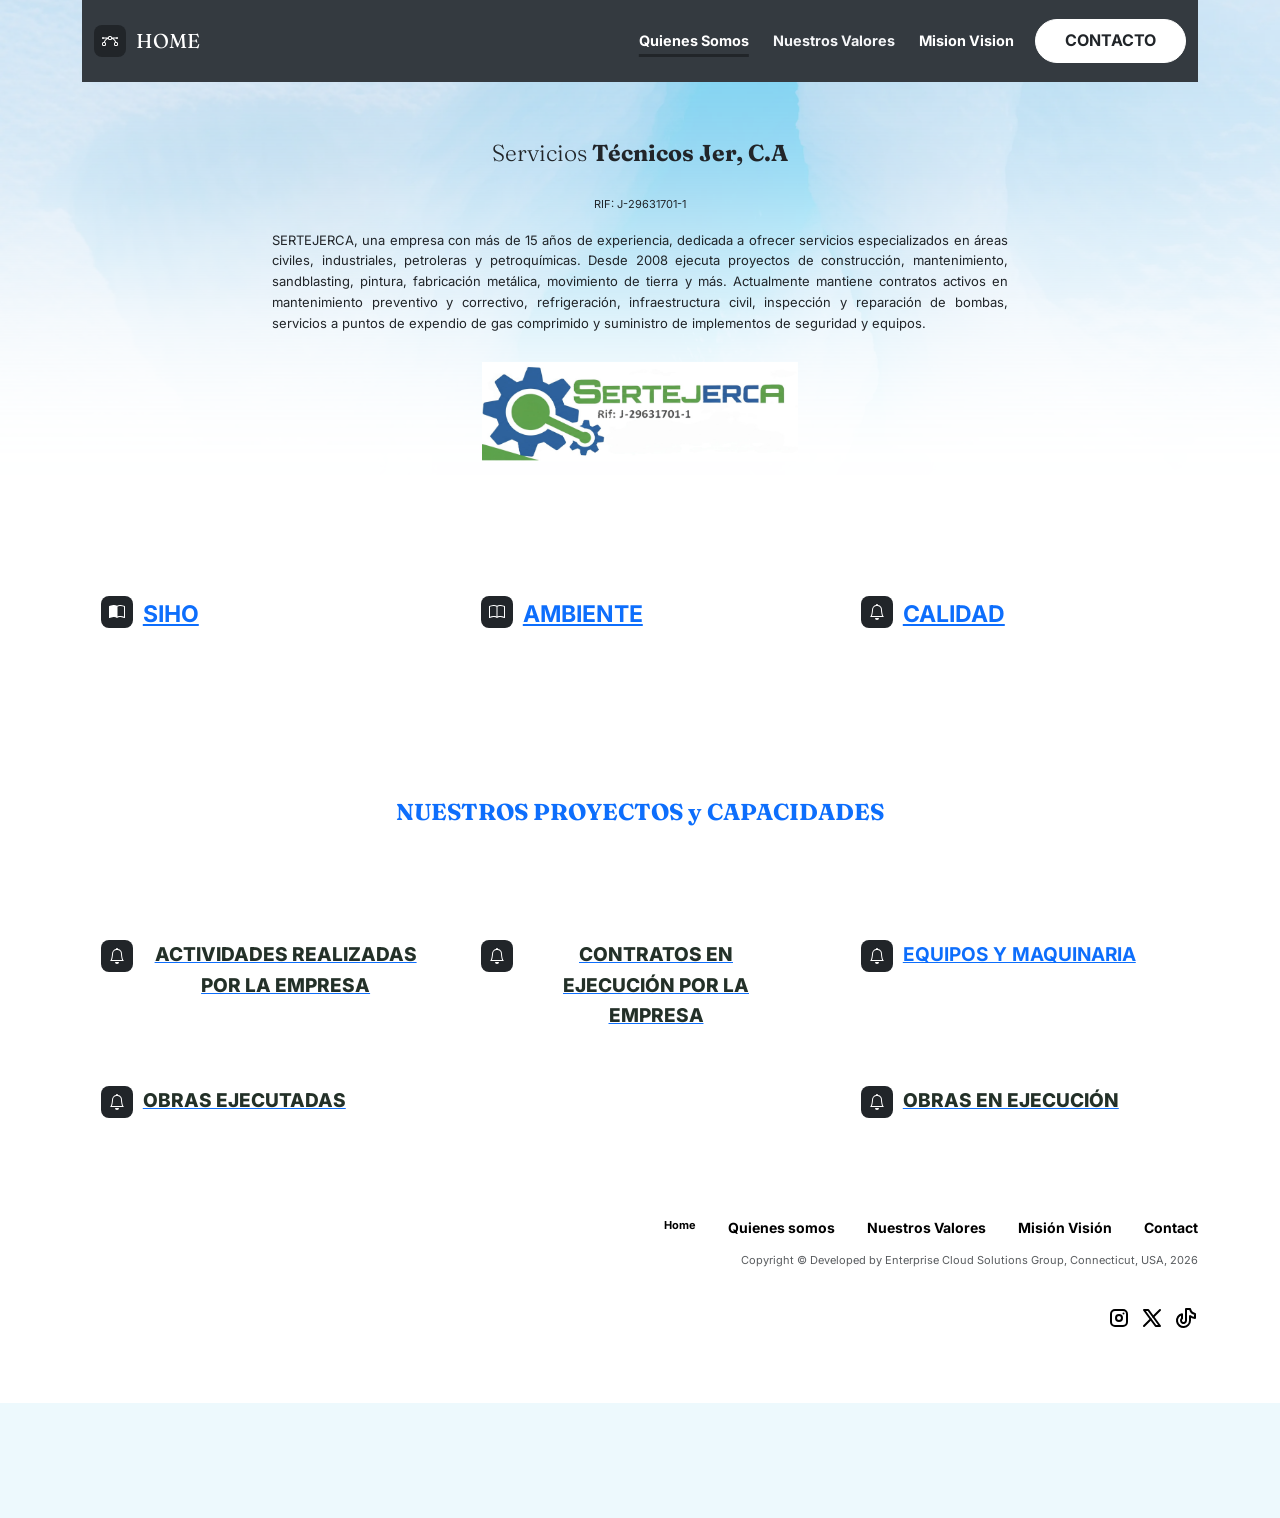
==== index.html @ fac4de02 "newsite" ====
<!DOCTYPE html><html data-bs-theme="light" lang="en"><head><meta charset="utf-8"><meta name="viewport" content="width=device-width, initial-scale=1.0, shrink-to-fit=no"><title>Home - Brand</title><link rel="stylesheet" href="assets/bootstrap/css/bootstrap.min.css"><link rel="stylesheet" href="assets/css/styles.min.css"><link rel="stylesheet" href="assets/css/animate.min.min.css"></head><body><header><div class="container"><div class="row"><div class="col-md-12"><nav class="navbar navbar-expand-md bg-dark py-3" data-bs-theme="dark"><div class="container"><a class="navbar-brand d-flex align-items-center" href="index.html"><span class="bs-icon-sm bs-icon-rounded bs-icon-primary d-flex justify-content-center align-items-center me-2 bs-icon"><svg class="bi bi-bezier" xmlns="http://www.w3.org/2000/svg" width="1em" height="1em" fill="currentColor" viewBox="0 0 16 16">
  <path fill-rule="evenodd" d="M0 10.5A1.5 1.5 0 0 1 1.5 9h1A1.5 1.5 0 0 1 4 10.5v1A1.5 1.5 0 0 1 2.5 13h-1A1.5 1.5 0 0 1 0 11.5zm1.5-.5a.5.5 0 0 0-.5.5v1a.5.5 0 0 0 .5.5h1a.5.5 0 0 0 .5-.5v-1a.5.5 0 0 0-.5-.5zm10.5.5A1.5 1.5 0 0 1 13.5 9h1a1.5 1.5 0 0 1 1.5 1.5v1a1.5 1.5 0 0 1-1.5 1.5h-1a1.5 1.5 0 0 1-1.5-1.5zm1.5-.5a.5.5 0 0 0-.5.5v1a.5.5 0 0 0 .5.5h1a.5.5 0 0 0 .5-.5v-1a.5.5 0 0 0-.5-.5zM6 4.5A1.5 1.5 0 0 1 7.5 3h1A1.5 1.5 0 0 1 10 4.5v1A1.5 1.5 0 0 1 8.5 7h-1A1.5 1.5 0 0 1 6 5.5zM7.5 4a.5.5 0 0 0-.5.5v1a.5.5 0 0 0 .5.5h1a.5.5 0 0 0 .5-.5v-1a.5.5 0 0 0-.5-.5z"></path>
  <path d="M6 4.5H1.866a1 1 0 1 0 0 1h2.668A6.517 6.517 0 0 0 1.814 9H2.5c.123 0 .244.015.358.043a5.517 5.517 0 0 1 3.185-3.185A1.503 1.503 0 0 1 6 5.5zm3.957 1.358A1.5 1.5 0 0 0 10 5.5v-1h4.134a1 1 0 1 1 0 1h-2.668a6.517 6.517 0 0 1 2.72 3.5H13.5c-.123 0-.243.015-.358.043a5.517 5.517 0 0 0-3.185-3.185z"></path>
</svg></span><span>HOME</span></a><button class="navbar-toggler" data-bs-toggle="collapse" data-bs-target="#navcol-5"><span class="visually-hidden">Toggle navigation</span><span class="navbar-toggler-icon"></span></button><div class="collapse navbar-collapse" id="navcol-5"><ul class="navbar-nav ms-auto"><li class="nav-item"><a class="nav-link active" href="aboutus.html" style="text-align: center;">Quienes Somos</a></li><li class="nav-item"><a class="nav-link text-center" href="values.html" style="color: var(--bs-light);">Nuestros Valores</a></li><li class="nav-item"><a class="nav-link text-center" href="visionmision.html" style="color: var(--bs-white);">Mision Vision</a></li></ul><a class="btn btn-primary ms-md-2" role="button" href="contacts.html">CONTACTO</a></div></div></nav></div><div class="col-md-12"></div></div></div><div class="container pt-4 pt-xl-5"><div class="row mb-5"><div class="col-md-10 col-lg-8 text-center text-md-start mx-auto"><div class="text-center"><h1 class="display-5 mb-4 heading" style="font-size: 23px;">Servicios&nbsp;<strong>Técnicos&nbsp;Jer, C.A</strong></h1><p style="font-size: 11px;">RIF: J-29631701-1</p><p class="mb-4" style="font-size: 13px;text-align: justify;">SERTEJERCA, una empresa con más de 15 años de experiencia, dedicada a ofrecer servicios especializados en áreas civiles, industriales, petroleras y petroquímicas. Desde 2008 ejecuta proyectos de construcción, mantenimiento, sandblasting, pintura, fabricación metálica, movimiento de tierra y más. Actualmente mantiene contratos activos en mantenimiento preventivo y correctivo, refrigeración, infraestructura civil, inspección y reparación de bombas, servicios a puntos de expendio de gas comprimido y suministro de implementos de seguridad y equipos.</p><img class="bounce animated" src="assets/img/logo.jpeg" width="535" height="151" style="width: 316px;height: 99px;"><div class="d-flex flex-column flex-grow-0 align-items-center"></div></div></div></div></div><div class="container py-4 py-xl-5"><div class="row row-cols-1 row-cols-md-2 row-cols-xl-3"><div class="col"><div class="d-flex p-3"><div class="bs-icon-sm bs-icon-rounded bs-icon-primary d-flex flex-shrink-0 justify-content-center align-items-center d-inline-block bs-icon"><svg class="bi bi-book-half" xmlns="http://www.w3.org/2000/svg" width="1em" height="1em" fill="currentColor" viewBox="0 0 16 16">
  <path d="M8.5 2.687c.654-.689 1.782-.886 3.112-.752 1.234.124 2.503.523 3.388.893v9.923c-.918-.35-2.107-.692-3.287-.81-1.094-.111-2.278-.039-3.213.492V2.687zM8 1.783C7.015.936 5.587.81 4.287.94c-1.514.153-3.042.672-3.994 1.105A.5.5 0 0 0 0 2.5v11a.5.5 0 0 0 .707.455c.882-.4 2.303-.881 3.68-1.02 1.409-.142 2.59.087 3.223.877a.5.5 0 0 0 .78 0c.633-.79 1.814-1.019 3.222-.877 1.378.139 2.8.62 3.681 1.02A.5.5 0 0 0 16 13.5v-11a.5.5 0 0 0-.293-.455c-.952-.433-2.48-.952-3.994-1.105C10.413.809 8.985.936 8 1.783"></path>
</svg></div><div class="px-2"><p style="font-size: 23px;font-weight: bold;"><a href="qualitypolicy.html">SIHO</a></p></div></div></div><div class="col"><div class="d-flex p-3"><div class="bs-icon-sm bs-icon-rounded bs-icon-primary d-flex flex-shrink-0 justify-content-center align-items-center d-inline-block bs-icon"><svg class="bi bi-book" xmlns="http://www.w3.org/2000/svg" width="1em" height="1em" fill="currentColor" viewBox="0 0 16 16">
  <path d="M1 2.828c.885-.37 2.154-.769 3.388-.893 1.33-.134 2.458.063 3.112.752v9.746c-.935-.53-2.12-.603-3.213-.493-1.18.12-2.37.461-3.287.811V2.828zm7.5-.141c.654-.689 1.782-.886 3.112-.752 1.234.124 2.503.523 3.388.893v9.923c-.918-.35-2.107-.692-3.287-.81-1.094-.111-2.278-.039-3.213.492V2.687zM8 1.783C7.015.936 5.587.81 4.287.94c-1.514.153-3.042.672-3.994 1.105A.5.5 0 0 0 0 2.5v11a.5.5 0 0 0 .707.455c.882-.4 2.303-.881 3.68-1.02 1.409-.142 2.59.087 3.223.877a.5.5 0 0 0 .78 0c.633-.79 1.814-1.019 3.222-.877 1.378.139 2.8.62 3.681 1.02A.5.5 0 0 0 16 13.5v-11a.5.5 0 0 0-.293-.455c-.952-.433-2.48-.952-3.994-1.105C10.413.809 8.985.936 8 1.783"></path>
</svg></div><div class="px-2"><p style="font-size: 23px;font-weight: bold;"><a href="policyenviroment.html">AMBIENTE</a></p></div></div></div><div class="col"><div class="d-flex p-3"><div class="bs-icon-sm bs-icon-rounded bs-icon-primary d-flex flex-shrink-0 justify-content-center align-items-center d-inline-block bs-icon"><svg class="bi bi-bell" xmlns="http://www.w3.org/2000/svg" width="1em" height="1em" fill="currentColor" viewBox="0 0 16 16">
  <path d="M8 16a2 2 0 0 0 2-2H6a2 2 0 0 0 2 2M8 1.918l-.797.161A4.002 4.002 0 0 0 4 6c0 .628-.134 2.197-.459 3.742-.16.767-.376 1.566-.663 2.258h10.244c-.287-.692-.502-1.49-.663-2.258C12.134 8.197 12 6.628 12 6a4.002 4.002 0 0 0-3.203-3.92L8 1.917zM14.22 12c.223.447.481.801.78 1H1c.299-.199.557-.553.78-1C2.68 10.2 3 6.88 3 6c0-2.42 1.72-4.44 4.005-4.901a1 1 0 1 1 1.99 0A5.002 5.002 0 0 1 13 6c0 .88.32 4.2 1.22 6"></path>
</svg></div><div class="px-2"><p style="font-weight: bold;font-size: 23px;"><a href="policyIeHO.html">CALIDAD</a></p></div></div></div></div><p></p><p></p></div><div class="container py-4 py-xl-5"><div class="row mb-5"><div class="col-md-8 col-xl-6 text-center mx-auto"><h2 style="font-size: 23px;color: var(--bs-blue);font-weight: bold;">NUESTROS PROYECTOS y CAPACIDADES<br><br></h2></div></div><div class="row row-cols-1 row-cols-md-2 row-cols-xl-3"><div class="col"><div class="d-flex p-3"><div class="bs-icon-sm bs-icon-rounded bs-icon-primary d-flex flex-shrink-0 justify-content-center align-items-center d-inline-block bs-icon"><svg class="bi bi-bell" xmlns="http://www.w3.org/2000/svg" width="1em" height="1em" fill="currentColor" viewBox="0 0 16 16">
  <path d="M8 16a2 2 0 0 0 2-2H6a2 2 0 0 0 2 2M8 1.918l-.797.161A4.002 4.002 0 0 0 4 6c0 .628-.134 2.197-.459 3.742-.16.767-.376 1.566-.663 2.258h10.244c-.287-.692-.502-1.49-.663-2.258C12.134 8.197 12 6.628 12 6a4.002 4.002 0 0 0-3.203-3.92L8 1.917zM14.22 12c.223.447.481.801.78 1H1c.299-.199.557-.553.78-1C2.68 10.2 3 6.88 3 6c0-2.42 1.72-4.44 4.005-4.901a1 1 0 1 1 1.99 0A5.002 5.002 0 0 1 13 6c0 .88.32 4.2 1.22 6"></path>
</svg></div><div class="px-2"></div><p style="font-size: 19px;font-weight: bold;text-align: center;color: var(--bs-warning);"><a href="workdone.html"><strong><span style="color: rgb(35, 48, 40);">ACTIVIDADES REALIZADAS POR LA EMPRESA</span></strong></a></p></div></div><div class="col"><div class="d-flex p-3"><div class="bs-icon-sm bs-icon-rounded bs-icon-primary d-flex flex-shrink-0 justify-content-center align-items-center d-inline-block bs-icon"><svg class="bi bi-bell" xmlns="http://www.w3.org/2000/svg" width="1em" height="1em" fill="currentColor" viewBox="0 0 16 16">
  <path d="M8 16a2 2 0 0 0 2-2H6a2 2 0 0 0 2 2M8 1.918l-.797.161A4.002 4.002 0 0 0 4 6c0 .628-.134 2.197-.459 3.742-.16.767-.376 1.566-.663 2.258h10.244c-.287-.692-.502-1.49-.663-2.258C12.134 8.197 12 6.628 12 6a4.002 4.002 0 0 0-3.203-3.92L8 1.917zM14.22 12c.223.447.481.801.78 1H1c.299-.199.557-.553.78-1C2.68 10.2 3 6.88 3 6c0-2.42 1.72-4.44 4.005-4.901a1 1 0 1 1 1.99 0A5.002 5.002 0 0 1 13 6c0 .88.32 4.2 1.22 6"></path>
</svg></div><div class="px-2"><p style="font-size: 19px;font-weight: bold;text-align: center;color: var(--bs-blue);"><a href="contractsinprogress.html"><strong><span style="color: rgb(35, 48, 40);">CONTRATOS EN EJECUCIÓN POR LA EMPRESA</span></strong></a></p></div></div></div><div class="col"><div class="d-flex p-3"><div class="bs-icon-sm bs-icon-rounded bs-icon-primary d-flex flex-shrink-0 justify-content-center align-items-center d-inline-block bs-icon"><svg class="bi bi-bell" xmlns="http://www.w3.org/2000/svg" width="1em" height="1em" fill="currentColor" viewBox="0 0 16 16">
  <path d="M8 16a2 2 0 0 0 2-2H6a2 2 0 0 0 2 2M8 1.918l-.797.161A4.002 4.002 0 0 0 4 6c0 .628-.134 2.197-.459 3.742-.16.767-.376 1.566-.663 2.258h10.244c-.287-.692-.502-1.49-.663-2.258C12.134 8.197 12 6.628 12 6a4.002 4.002 0 0 0-3.203-3.92L8 1.917zM14.22 12c.223.447.481.801.78 1H1c.299-.199.557-.553.78-1C2.68 10.2 3 6.88 3 6c0-2.42 1.72-4.44 4.005-4.901a1 1 0 1 1 1.99 0A5.002 5.002 0 0 1 13 6c0 .88.32 4.2 1.22 6"></path>
</svg></div><div class="px-2"><p style="font-size: 19px;font-weight: bold;text-align: center;"><a href="equipmentandmachine.html">EQUIPOS Y MAQUINARIA</a></p></div></div></div><div class="col"><div class="d-flex p-3"><div class="bs-icon-sm bs-icon-rounded bs-icon-primary d-flex flex-shrink-0 justify-content-center align-items-center d-inline-block bs-icon"><svg class="bi bi-bell" xmlns="http://www.w3.org/2000/svg" width="1em" height="1em" fill="currentColor" viewBox="0 0 16 16">
  <path d="M8 16a2 2 0 0 0 2-2H6a2 2 0 0 0 2 2M8 1.918l-.797.161A4.002 4.002 0 0 0 4 6c0 .628-.134 2.197-.459 3.742-.16.767-.376 1.566-.663 2.258h10.244c-.287-.692-.502-1.49-.663-2.258C12.134 8.197 12 6.628 12 6a4.002 4.002 0 0 0-3.203-3.92L8 1.917zM14.22 12c.223.447.481.801.78 1H1c.299-.199.557-.553.78-1C2.68 10.2 3 6.88 3 6c0-2.42 1.72-4.44 4.005-4.901a1 1 0 1 1 1.99 0A5.002 5.002 0 0 1 13 6c0 .88.32 4.2 1.22 6"></path>
</svg></div><div class="px-2"><p style="font-size: 19px;font-weight: bold;text-align: center;color: var(--bs-blue);"><a href="worksexecuted.html"><strong><span style="color: rgb(35, 48, 40);">OBRAS EJECUTADAS</span></strong></a></p></div></div></div><div class="col"><div class="d-flex p-3"><div class="px-2"></div></div></div><div class="col"><div class="d-flex p-3"><div class="bs-icon-sm bs-icon-rounded bs-icon-primary d-flex flex-shrink-0 justify-content-center align-items-center d-inline-block bs-icon"><svg class="bi bi-bell" xmlns="http://www.w3.org/2000/svg" width="1em" height="1em" fill="currentColor" viewBox="0 0 16 16">
  <path d="M8 16a2 2 0 0 0 2-2H6a2 2 0 0 0 2 2M8 1.918l-.797.161A4.002 4.002 0 0 0 4 6c0 .628-.134 2.197-.459 3.742-.16.767-.376 1.566-.663 2.258h10.244c-.287-.692-.502-1.49-.663-2.258C12.134 8.197 12 6.628 12 6a4.002 4.002 0 0 0-3.203-3.92L8 1.917zM14.22 12c.223.447.481.801.78 1H1c.299-.199.557-.553.78-1C2.68 10.2 3 6.88 3 6c0-2.42 1.72-4.44 4.005-4.901a1 1 0 1 1 1.99 0A5.002 5.002 0 0 1 13 6c0 .88.32 4.2 1.22 6"></path>
</svg></div><div class="px-2"><p style="font-size: 19px;font-weight: bold;color: var(--bs-blue);"><a href="worksinprogress.html"><strong><span style="color: rgb(35, 48, 40);">OBRAS EN EJECUCIÓN</span></strong></a></p></div></div></div></div></div><div class="container d-flex flex-column justify-content-between align-items-center flex-lg-row" style="font-size: 11px;"><div class="text-center text-lg-start mb-5 mb-lg-0"></div><div class="text-center text-lg-end"><ul class="nav d-flex justify-content-center mb-1"><li class="nav-item"><a class="nav-link active fw-bold link-body-emphasis" href="index.html">Home</a></li><li class="nav-item"><a class="nav-link fw-bold link-body-emphasis" href="aboutus.html" style="font-size: 14px;">Quienes somos</a></li><li class="nav-item"><a class="nav-link fw-bold link-body-emphasis" href="values.html" style="font-size: 14px;">Nuestros Valores</a></li><li class="nav-item"><a class="nav-link fw-bold link-body-emphasis" href="visionmision.html" style="font-size: 14px;">Misión Visión</a></li><li class="nav-item"><a class="nav-link fw-bold link-body-emphasis pe-0" href="contacts.html" style="font-size: 14px;">Contact</a></li></ul><p class="text-muted mb-2" style="font-size: 11px;">Copyright ©&nbsp;Developed by Enterprise Cloud Solutions Group, Connecticut, USA, 2026<br><br></p><div class="fs-4 d-flex justify-content-center align-items-center gap-2 justify-content-lg-end mb-lg-2"><a class="link-body-emphasis" href="#"><svg class="icon icon-tabler icon-tabler-brand-instagram" xmlns="http://www.w3.org/2000/svg" width="1em" height="1em" viewBox="0 0 24 24" stroke-width="2" stroke="currentColor" fill="none" stroke-linecap="round" stroke-linejoin="round">
  <path stroke="none" d="M0 0h24v24H0z" fill="none"></path>
  <path d="M4 4m0 4a4 4 0 0 1 4 -4h8a4 4 0 0 1 4 4v8a4 4 0 0 1 -4 4h-8a4 4 0 0 1 -4 -4z"></path>
  <path d="M12 12m-3 0a3 3 0 1 0 6 0a3 3 0 1 0 -6 0"></path>
  <path d="M16.5 7.5l0 .01"></path>
</svg></a><a class="link-body-emphasis" href="#"><svg class="icon icon-tabler icon-tabler-brand-x" xmlns="http://www.w3.org/2000/svg" width="1em" height="1em" viewBox="0 0 24 24" stroke-width="2" stroke="currentColor" fill="none" stroke-linecap="round" stroke-linejoin="round">
  <path stroke="none" d="M0 0h24v24H0z" fill="none"></path>
  <path d="M4 4l11.733 16h4.267l-11.733 -16z"></path>
  <path d="M4 20l6.768 -6.768m2.46 -2.46l6.772 -6.772"></path>
</svg></a><a class="link-body-emphasis" href="#"><svg class="icon icon-tabler icon-tabler-brand-tiktok" xmlns="http://www.w3.org/2000/svg" width="1em" height="1em" viewBox="0 0 24 24" stroke-width="2" stroke="currentColor" fill="none" stroke-linecap="round" stroke-linejoin="round">
  <path stroke="none" d="M0 0h24v24H0z" fill="none"></path>
  <path d="M21 7.917v4.034a9.948 9.948 0 0 1 -5 -1.951v4.5a6.5 6.5 0 1 1 -8 -6.326v4.326a2.5 2.5 0 1 0 4 2v-11.5h4.083a6.005 6.005 0 0 0 4.917 4.917z"></path>
</svg></a></div></div></div></header><footer class="bg-body-tertiary mt-5 py-5"></footer><script src="assets/bootstrap/js/bootstrap.min.js"></script><script src="assets/js/script.min.js"></script></body></html>
---- assets/css/styles.min.css ----
@font-face{font-family:Fraunces;src:url(../../assets/fonts/Fraunces-5ac63ac3a398220223cf18f5b332c501.woff2) format('woff2');font-weight:200;font-style:normal;font-display:swap;unicode-range:U+0102-0103,U+0110-0111,U+0128-0129,U+0168-0169,U+01A0-01A1,U+01AF-01B0,U+0300-0301,U+0303-0304,U+0308-0309,U+0323,U+0329,U+1EA0-1EF9,U+20AB}@font-face{font-family:Fraunces;src:url(../../assets/fonts/Fraunces-b697c03785a59e2a039852707e82cf53.woff2) format('woff2');font-weight:200;font-style:normal;font-display:swap;unicode-range:U+0100-02BA,U+02BD-02C5,U+02C7-02CC,U+02CE-02D7,U+02DD-02FF,U+0304,U+0308,U+0329,U+1D00-1DBF,U+1E00-1E9F,U+1EF2-1EFF,U+2020,U+20A0-20AB,U+20AD-20C0,U+2113,U+2C60-2C7F,U+A720-A7FF}@font-face{font-family:Fraunces;src:url(../../assets/fonts/Fraunces-b1cf244bbd3fca4943121e959d1ad844.woff2) format('woff2');font-weight:200;font-style:normal;font-display:swap;unicode-range:U+0000-00FF,U+0131,U+0152-0153,U+02BB-02BC,U+02C6,U+02DA,U+02DC,U+0304,U+0308,U+0329,U+2000-206F,U+20AC,U+2122,U+2191,U+2193,U+2212,U+2215,U+FEFF,U+FFFD}@font-face{font-family:Fraunces;src:url(../../assets/fonts/Fraunces-5ac63ac3a398220223cf18f5b332c501.woff2) format('woff2');font-weight:300;font-style:normal;font-display:swap;unicode-range:U+0102-0103,U+0110-0111,U+0128-0129,U+0168-0169,U+01A0-01A1,U+01AF-01B0,U+0300-0301,U+0303-0304,U+0308-0309,U+0323,U+0329,U+1EA0-1EF9,U+20AB}@font-face{font-family:Fraunces;src:url(../../assets/fonts/Fraunces-b697c03785a59e2a039852707e82cf53.woff2) format('woff2');font-weight:300;font-style:normal;font-display:swap;unicode-range:U+0100-02BA,U+02BD-02C5,U+02C7-02CC,U+02CE-02D7,U+02DD-02FF,U+0304,U+0308,U+0329,U+1D00-1DBF,U+1E00-1E9F,U+1EF2-1EFF,U+2020,U+20A0-20AB,U+20AD-20C0,U+2113,U+2C60-2C7F,U+A720-A7FF}@font-face{font-family:Fraunces;src:url(../../assets/fonts/Fraunces-b1cf244bbd3fca4943121e959d1ad844.woff2) format('woff2');font-weight:300;font-style:normal;font-display:swap;unicode-range:U+0000-00FF,U+0131,U+0152-0153,U+02BB-02BC,U+02C6,U+02DA,U+02DC,U+0304,U+0308,U+0329,U+2000-206F,U+20AC,U+2122,U+2191,U+2193,U+2212,U+2215,U+FEFF,U+FFFD}@font-face{font-family:Fraunces;src:url(../../assets/fonts/Fraunces-5ac63ac3a398220223cf18f5b332c501.woff2) format('woff2');font-weight:400;font-style:normal;font-display:swap;unicode-range:U+0102-0103,U+0110-0111,U+0128-0129,U+0168-0169,U+01A0-01A1,U+01AF-01B0,U+0300-0301,U+0303-0304,U+0308-0309,U+0323,U+0329,U+1EA0-1EF9,U+20AB}@font-face{font-family:Fraunces;src:url(../../assets/fonts/Fraunces-b697c03785a59e2a039852707e82cf53.woff2) format('woff2');font-weight:400;font-style:normal;font-display:swap;unicode-range:U+0100-02BA,U+02BD-02C5,U+02C7-02CC,U+02CE-02D7,U+02DD-02FF,U+0304,U+0308,U+0329,U+1D00-1DBF,U+1E00-1E9F,U+1EF2-1EFF,U+2020,U+20A0-20AB,U+20AD-20C0,U+2113,U+2C60-2C7F,U+A720-A7FF}@font-face{font-family:Fraunces;src:url(../../assets/fonts/Fraunces-b1cf244bbd3fca4943121e959d1ad844.woff2) format('woff2');font-weight:400;font-style:normal;font-display:swap;unicode-range:U+0000-00FF,U+0131,U+0152-0153,U+02BB-02BC,U+02C6,U+02DA,U+02DC,U+0304,U+0308,U+0329,U+2000-206F,U+20AC,U+2122,U+2191,U+2193,U+2212,U+2215,U+FEFF,U+FFFD}@font-face{font-family:Fraunces;src:url(../../assets/fonts/Fraunces-5ac63ac3a398220223cf18f5b332c501.woff2) format('woff2');font-weight:500;font-style:normal;font-display:swap;unicode-range:U+0102-0103,U+0110-0111,U+0128-0129,U+0168-0169,U+01A0-01A1,U+01AF-01B0,U+0300-0301,U+0303-0304,U+0308-0309,U+0323,U+0329,U+1EA0-1EF9,U+20AB}@font-face{font-family:Fraunces;src:url(../../assets/fonts/Fraunces-b697c03785a59e2a039852707e82cf53.woff2) format('woff2');font-weight:500;font-style:normal;font-display:swap;unicode-range:U+0100-02BA,U+02BD-02C5,U+02C7-02CC,U+02CE-02D7,U+02DD-02FF,U+0304,U+0308,U+0329,U+1D00-1DBF,U+1E00-1E9F,U+1EF2-1EFF,U+2020,U+20A0-20AB,U+20AD-20C0,U+2113,U+2C60-2C7F,U+A720-A7FF}@font-face{font-family:Fraunces;src:url(../../assets/fonts/Fraunces-b1cf244bbd3fca4943121e959d1ad844.woff2) format('woff2');font-weight:500;font-style:normal;font-display:swap;unicode-range:U+0000-00FF,U+0131,U+0152-0153,U+02BB-02BC,U+02C6,U+02DA,U+02DC,U+0304,U+0308,U+0329,U+2000-206F,U+20AC,U+2122,U+2191,U+2193,U+2212,U+2215,U+FEFF,U+FFFD}@font-face{font-family:Fraunces;src:url(../../assets/fonts/Fraunces-5ac63ac3a398220223cf18f5b332c501.woff2) format('woff2');font-weight:600;font-style:normal;font-display:swap;unicode-range:U+0102-0103,U+0110-0111,U+0128-0129,U+0168-0169,U+01A0-01A1,U+01AF-01B0,U+0300-0301,U+0303-0304,U+0308-0309,U+0323,U+0329,U+1EA0-1EF9,U+20AB}@font-face{font-family:Fraunces;src:url(../../assets/fonts/Fraunces-b697c03785a59e2a039852707e82cf53.woff2) format('woff2');font-weight:600;font-style:normal;font-display:swap;unicode-range:U+0100-02BA,U+02BD-02C5,U+02C7-02CC,U+02CE-02D7,U+02DD-02FF,U+0304,U+0308,U+0329,U+1D00-1DBF,U+1E00-1E9F,U+1EF2-1EFF,U+2020,U+20A0-20AB,U+20AD-20C0,U+2113,U+2C60-2C7F,U+A720-A7FF}@font-face{font-family:Fraunces;src:url(../../assets/fonts/Fraunces-b1cf244bbd3fca4943121e959d1ad844.woff2) format('woff2');font-weight:600;font-style:normal;font-display:swap;unicode-range:U+0000-00FF,U+0131,U+0152-0153,U+02BB-02BC,U+02C6,U+02DA,U+02DC,U+0304,U+0308,U+0329,U+2000-206F,U+20AC,U+2122,U+2191,U+2193,U+2212,U+2215,U+FEFF,U+FFFD}@font-face{font-family:Fraunces;src:url(../../assets/fonts/Fraunces-5ac63ac3a398220223cf18f5b332c501.woff2) format('woff2');font-weight:700;font-style:normal;font-display:swap;unicode-range:U+0102-0103,U+0110-0111,U+0128-0129,U+0168-0169,U+01A0-01A1,U+01AF-01B0,U+0300-0301,U+0303-0304,U+0308-0309,U+0323,U+0329,U+1EA0-1EF9,U+20AB}@font-face{font-family:Fraunces;src:url(../../assets/fonts/Fraunces-b697c03785a59e2a039852707e82cf53.woff2) format('woff2');font-weight:700;font-style:normal;font-display:swap;unicode-range:U+0100-02BA,U+02BD-02C5,U+02C7-02CC,U+02CE-02D7,U+02DD-02FF,U+0304,U+0308,U+0329,U+1D00-1DBF,U+1E00-1E9F,U+1EF2-1EFF,U+2020,U+20A0-20AB,U+20AD-20C0,U+2113,U+2C60-2C7F,U+A720-A7FF}@font-face{font-family:Fraunces;src:url(../../assets/fonts/Fraunces-b1cf244bbd3fca4943121e959d1ad844.woff2) format('woff2');font-weight:700;font-style:normal;font-display:swap;unicode-range:U+0000-00FF,U+0131,U+0152-0153,U+02BB-02BC,U+02C6,U+02DA,U+02DC,U+0304,U+0308,U+0329,U+2000-206F,U+20AC,U+2122,U+2191,U+2193,U+2212,U+2215,U+FEFF,U+FFFD}@font-face{font-family:Fraunces;src:url(../../assets/fonts/Fraunces-5ac63ac3a398220223cf18f5b332c501.woff2) format('woff2');font-weight:800;font-style:normal;font-display:swap;unicode-range:U+0102-0103,U+0110-0111,U+0128-0129,U+0168-0169,U+01A0-01A1,U+01AF-01B0,U+0300-0301,U+0303-0304,U+0308-0309,U+0323,U+0329,U+1EA0-1EF9,U+20AB}@font-face{font-family:Fraunces;src:url(../../assets/fonts/Fraunces-b697c03785a59e2a039852707e82cf53.woff2) format('woff2');font-weight:800;font-style:normal;font-display:swap;unicode-range:U+0100-02BA,U+02BD-02C5,U+02C7-02CC,U+02CE-02D7,U+02DD-02FF,U+0304,U+0308,U+0329,U+1D00-1DBF,U+1E00-1E9F,U+1EF2-1EFF,U+2020,U+20A0-20AB,U+20AD-20C0,U+2113,U+2C60-2C7F,U+A720-A7FF}@font-face{font-family:Fraunces;src:url(../../assets/fonts/Fraunces-b1cf244bbd3fca4943121e959d1ad844.woff2) format('woff2');font-weight:800;font-style:normal;font-display:swap;unicode-range:U+0000-00FF,U+0131,U+0152-0153,U+02BB-02BC,U+02C6,U+02DA,U+02DC,U+0304,U+0308,U+0329,U+2000-206F,U+20AC,U+2122,U+2191,U+2193,U+2212,U+2215,U+FEFF,U+FFFD}@font-face{font-family:Inter;src:url(../../assets/fonts/Inter-69ef5cde33d6fd526d060fcf78a34c88.woff2) format('woff2');font-weight:300;font-style:normal;font-display:swap;unicode-range:U+0460-052F,U+1C80-1C8A,U+20B4,U+2DE0-2DFF,U+A640-A69F,U+FE2E-FE2F}@font-face{font-family:Inter;src:url(../../assets/fonts/Inter-2cb61e24915ad23d81f18cd8849def8c.woff2) format('woff2');font-weight:300;font-style:normal;font-display:swap;unicode-range:U+0301,U+0400-045F,U+0490-0491,U+04B0-04B1,U+2116}@font-face{font-family:Inter;src:url(../../assets/fonts/Inter-deeb3bf9a981d6a5c32705d435675328.woff2) format('woff2');font-weight:300;font-style:normal;font-display:swap;unicode-range:U+1F00-1FFF}@font-face{font-family:Inter;src:url(../../assets/fonts/Inter-e1e86f846d97ba2bd5de747adfc78049.woff2) format('woff2');font-weight:300;font-style:normal;font-display:swap;unicode-range:U+0370-0377,U+037A-037F,U+0384-038A,U+038C,U+038E-03A1,U+03A3-03FF}@font-face{font-family:Inter;src:url(../../assets/fonts/Inter-aa0964911973a0fbaf081bae32a490f3.woff2) format('woff2');font-weight:300;font-style:normal;font-display:swap;unicode-range:U+0102-0103,U+0110-0111,U+0128-0129,U+0168-0169,U+01A0-01A1,U+01AF-01B0,U+0300-0301,U+0303-0304,U+0308-0309,U+0323,U+0329,U+1EA0-1EF9,U+20AB}@font-face{font-family:Inter;src:url(../../assets/fonts/Inter-2083c91140e7bbb7db951151ac57a155.woff2) format('woff2');font-weight:300;font-style:normal;font-display:swap;unicode-range:U+0100-02BA,U+02BD-02C5,U+02C7-02CC,U+02CE-02D7,U+02DD-02FF,U+0304,U+0308,U+0329,U+1D00-1DBF,U+1E00-1E9F,U+1EF2-1EFF,U+2020,U+20A0-20AB,U+20AD-20C0,U+2113,U+2C60-2C7F,U+A720-A7FF}@font-face{font-family:Inter;src:url(../../assets/fonts/Inter-19884df4a8102ca66ed497ef7f549816.woff2) format('woff2');font-weight:300;font-style:normal;font-display:swap;unicode-range:U+0000-00FF,U+0131,U+0152-0153,U+02BB-02BC,U+02C6,U+02DA,U+02DC,U+0304,U+0308,U+0329,U+2000-206F,U+20AC,U+2122,U+2191,U+2193,U+2212,U+2215,U+FEFF,U+FFFD}@font-face{font-family:Inter;src:url(../../assets/fonts/Inter-69ef5cde33d6fd526d060fcf78a34c88.woff2) format('woff2');font-weight:400;font-style:normal;font-display:swap;unicode-range:U+0460-052F,U+1C80-1C8A,U+20B4,U+2DE0-2DFF,U+A640-A69F,U+FE2E-FE2F}@font-face{font-family:Inter;src:url(../../assets/fonts/Inter-2cb61e24915ad23d81f18cd8849def8c.woff2) format('woff2');font-weight:400;font-style:normal;font-display:swap;unicode-range:U+0301,U+0400-045F,U+0490-0491,U+04B0-04B1,U+2116}@font-face{font-family:Inter;src:url(../../assets/fonts/Inter-deeb3bf9a981d6a5c32705d435675328.woff2) format('woff2');font-weight:400;font-style:normal;font-display:swap;unicode-range:U+1F00-1FFF}@font-face{font-family:Inter;src:url(../../assets/fonts/Inter-e1e86f846d97ba2bd5de747adfc78049.woff2) format('woff2');font-weight:400;font-style:normal;font-display:swap;unicode-range:U+0370-0377,U+037A-037F,U+0384-038A,U+038C,U+038E-03A1,U+03A3-03FF}@font-face{font-family:Inter;src:url(../../assets/fonts/Inter-aa0964911973a0fbaf081bae32a490f3.woff2) format('woff2');font-weight:400;font-style:normal;font-display:swap;unicode-range:U+0102-0103,U+0110-0111,U+0128-0129,U+0168-0169,U+01A0-01A1,U+01AF-01B0,U+0300-0301,U+0303-0304,U+0308-0309,U+0323,U+0329,U+1EA0-1EF9,U+20AB}@font-face{font-family:Inter;src:url(../../assets/fonts/Inter-2083c91140e7bbb7db951151ac57a155.woff2) format('woff2');font-weight:400;font-style:normal;font-display:swap;unicode-range:U+0100-02BA,U+02BD-02C5,U+02C7-02CC,U+02CE-02D7,U+02DD-02FF,U+0304,U+0308,U+0329,U+1D00-1DBF,U+1E00-1E9F,U+1EF2-1EFF,U+2020,U+20A0-20AB,U+20AD-20C0,U+2113,U+2C60-2C7F,U+A720-A7FF}@font-face{font-family:Inter;src:url(../../assets/fonts/Inter-19884df4a8102ca66ed497ef7f549816.woff2) format('woff2');font-weight:400;font-style:normal;font-display:swap;unicode-range:U+0000-00FF,U+0131,U+0152-0153,U+02BB-02BC,U+02C6,U+02DA,U+02DC,U+0304,U+0308,U+0329,U+2000-206F,U+20AC,U+2122,U+2191,U+2193,U+2212,U+2215,U+FEFF,U+FFFD}@font-face{font-family:Inter;src:url(../../assets/fonts/Inter-69ef5cde33d6fd526d060fcf78a34c88.woff2) format('woff2');font-weight:500;font-style:normal;font-display:swap;unicode-range:U+0460-052F,U+1C80-1C8A,U+20B4,U+2DE0-2DFF,U+A640-A69F,U+FE2E-FE2F}@font-face{font-family:Inter;src:url(../../assets/fonts/Inter-2cb61e24915ad23d81f18cd8849def8c.woff2) format('woff2');font-weight:500;font-style:normal;font-display:swap;unicode-range:U+0301,U+0400-045F,U+0490-0491,U+04B0-04B1,U+2116}@font-face{font-family:Inter;src:url(../../assets/fonts/Inter-deeb3bf9a981d6a5c32705d435675328.woff2) format('woff2');font-weight:500;font-style:normal;font-display:swap;unicode-range:U+1F00-1FFF}@font-face{font-family:Inter;src:url(../../assets/fonts/Inter-e1e86f846d97ba2bd5de747adfc78049.woff2) format('woff2');font-weight:500;font-style:normal;font-display:swap;unicode-range:U+0370-0377,U+037A-037F,U+0384-038A,U+038C,U+038E-03A1,U+03A3-03FF}@font-face{font-family:Inter;src:url(../../assets/fonts/Inter-aa0964911973a0fbaf081bae32a490f3.woff2) format('woff2');font-weight:500;font-style:normal;font-display:swap;unicode-range:U+0102-0103,U+0110-0111,U+0128-0129,U+0168-0169,U+01A0-01A1,U+01AF-01B0,U+0300-0301,U+0303-0304,U+0308-0309,U+0323,U+0329,U+1EA0-1EF9,U+20AB}@font-face{font-family:Inter;src:url(../../assets/fonts/Inter-2083c91140e7bbb7db951151ac57a155.woff2) format('woff2');font-weight:500;font-style:normal;font-display:swap;unicode-range:U+0100-02BA,U+02BD-02C5,U+02C7-02CC,U+02CE-02D7,U+02DD-02FF,U+0304,U+0308,U+0329,U+1D00-1DBF,U+1E00-1E9F,U+1EF2-1EFF,U+2020,U+20A0-20AB,U+20AD-20C0,U+2113,U+2C60-2C7F,U+A720-A7FF}@font-face{font-family:Inter;src:url(../../assets/fonts/Inter-19884df4a8102ca66ed497ef7f549816.woff2) format('woff2');font-weight:500;font-style:normal;font-display:swap;unicode-range:U+0000-00FF,U+0131,U+0152-0153,U+02BB-02BC,U+02C6,U+02DA,U+02DC,U+0304,U+0308,U+0329,U+2000-206F,U+20AC,U+2122,U+2191,U+2193,U+2212,U+2215,U+FEFF,U+FFFD}@font-face{font-family:Inter;src:url(../../assets/fonts/Inter-69ef5cde33d6fd526d060fcf78a34c88.woff2) format('woff2');font-weight:600;font-style:normal;font-display:swap;unicode-range:U+0460-052F,U+1C80-1C8A,U+20B4,U+2DE0-2DFF,U+A640-A69F,U+FE2E-FE2F}@font-face{font-family:Inter;src:url(../../assets/fonts/Inter-2cb61e24915ad23d81f18cd8849def8c.woff2) format('woff2');font-weight:600;font-style:normal;font-display:swap;unicode-range:U+0301,U+0400-045F,U+0490-0491,U+04B0-04B1,U+2116}@font-face{font-family:Inter;src:url(../../assets/fonts/Inter-deeb3bf9a981d6a5c32705d435675328.woff2) format('woff2');font-weight:600;font-style:normal;font-display:swap;unicode-range:U+1F00-1FFF}@font-face{font-family:Inter;src:url(../../assets/fonts/Inter-e1e86f846d97ba2bd5de747adfc78049.woff2) format('woff2');font-weight:600;font-style:normal;font-display:swap;unicode-range:U+0370-0377,U+037A-037F,U+0384-038A,U+038C,U+038E-03A1,U+03A3-03FF}@font-face{font-family:Inter;src:url(../../assets/fonts/Inter-aa0964911973a0fbaf081bae32a490f3.woff2) format('woff2');font-weight:600;font-style:normal;font-display:swap;unicode-range:U+0102-0103,U+0110-0111,U+0128-0129,U+0168-0169,U+01A0-01A1,U+01AF-01B0,U+0300-0301,U+0303-0304,U+0308-0309,U+0323,U+0329,U+1EA0-1EF9,U+20AB}@font-face{font-family:Inter;src:url(../../assets/fonts/Inter-2083c91140e7bbb7db951151ac57a155.woff2) format('woff2');font-weight:600;font-style:normal;font-display:swap;unicode-range:U+0100-02BA,U+02BD-02C5,U+02C7-02CC,U+02CE-02D7,U+02DD-02FF,U+0304,U+0308,U+0329,U+1D00-1DBF,U+1E00-1E9F,U+1EF2-1EFF,U+2020,U+20A0-20AB,U+20AD-20C0,U+2113,U+2C60-2C7F,U+A720-A7FF}@font-face{font-family:Inter;src:url(../../assets/fonts/Inter-19884df4a8102ca66ed497ef7f549816.woff2) format('woff2');font-weight:600;font-style:normal;font-display:swap;unicode-range:U+0000-00FF,U+0131,U+0152-0153,U+02BB-02BC,U+02C6,U+02DA,U+02DC,U+0304,U+0308,U+0329,U+2000-206F,U+20AC,U+2122,U+2191,U+2193,U+2212,U+2215,U+FEFF,U+FFFD}@font-face{font-family:Inter;src:url(../../assets/fonts/Inter-69ef5cde33d6fd526d060fcf78a34c88.woff2) format('woff2');font-weight:700;font-style:normal;font-display:swap;unicode-range:U+0460-052F,U+1C80-1C8A,U+20B4,U+2DE0-2DFF,U+A640-A69F,U+FE2E-FE2F}@font-face{font-family:Inter;src:url(../../assets/fonts/Inter-2cb61e24915ad23d81f18cd8849def8c.woff2) format('woff2');font-weight:700;font-style:normal;font-display:swap;unicode-range:U+0301,U+0400-045F,U+0490-0491,U+04B0-04B1,U+2116}@font-face{font-family:Inter;src:url(../../assets/fonts/Inter-deeb3bf9a981d6a5c32705d435675328.woff2) format('woff2');font-weight:700;font-style:normal;font-display:swap;unicode-range:U+1F00-1FFF}@font-face{font-family:Inter;src:url(../../assets/fonts/Inter-e1e86f846d97ba2bd5de747adfc78049.woff2) format('woff2');font-weight:700;font-style:normal;font-display:swap;unicode-range:U+0370-0377,U+037A-037F,U+0384-038A,U+038C,U+038E-03A1,U+03A3-03FF}@font-face{font-family:Inter;src:url(../../assets/fonts/Inter-aa0964911973a0fbaf081bae32a490f3.woff2) format('woff2');font-weight:700;font-style:normal;font-display:swap;unicode-range:U+0102-0103,U+0110-0111,U+0128-0129,U+0168-0169,U+01A0-01A1,U+01AF-01B0,U+0300-0301,U+0303-0304,U+0308-0309,U+0323,U+0329,U+1EA0-1EF9,U+20AB}@font-face{font-family:Inter;src:url(../../assets/fonts/Inter-2083c91140e7bbb7db951151ac57a155.woff2) format('woff2');font-weight:700;font-style:normal;font-display:swap;unicode-range:U+0100-02BA,U+02BD-02C5,U+02C7-02CC,U+02CE-02D7,U+02DD-02FF,U+0304,U+0308,U+0329,U+1D00-1DBF,U+1E00-1E9F,U+1EF2-1EFF,U+2020,U+20A0-20AB,U+20AD-20C0,U+2113,U+2C60-2C7F,U+A720-A7FF}@font-face{font-family:Inter;src:url(../../assets/fonts/Inter-19884df4a8102ca66ed497ef7f549816.woff2) format('woff2');font-weight:700;font-style:normal;font-display:swap;unicode-range:U+0000-00FF,U+0131,U+0152-0153,U+02BB-02BC,U+02C6,U+02DA,U+02DC,U+0304,U+0308,U+0329,U+2000-206F,U+20AC,U+2122,U+2191,U+2193,U+2212,U+2215,U+FEFF,U+FFFD}@font-face{font-family:Inter;src:url(../../assets/fonts/Inter-69ef5cde33d6fd526d060fcf78a34c88.woff2) format('woff2');font-weight:800;font-style:normal;font-display:swap;unicode-range:U+0460-052F,U+1C80-1C8A,U+20B4,U+2DE0-2DFF,U+A640-A69F,U+FE2E-FE2F}@font-face{font-family:Inter;src:url(../../assets/fonts/Inter-2cb61e24915ad23d81f18cd8849def8c.woff2) format('woff2');font-weight:800;font-style:normal;font-display:swap;unicode-range:U+0301,U+0400-045F,U+0490-0491,U+04B0-04B1,U+2116}@font-face{font-family:Inter;src:url(../../assets/fonts/Inter-deeb3bf9a981d6a5c32705d435675328.woff2) format('woff2');font-weight:800;font-style:normal;font-display:swap;unicode-range:U+1F00-1FFF}@font-face{font-family:Inter;src:url(../../assets/fonts/Inter-e1e86f846d97ba2bd5de747adfc78049.woff2) format('woff2');font-weight:800;font-style:normal;font-display:swap;unicode-range:U+0370-0377,U+037A-037F,U+0384-038A,U+038C,U+038E-03A1,U+03A3-03FF}@font-face{font-family:Inter;src:url(../../assets/fonts/Inter-aa0964911973a0fbaf081bae32a490f3.woff2) format('woff2');font-weight:800;font-style:normal;font-display:swap;unicode-range:U+0102-0103,U+0110-0111,U+0128-0129,U+0168-0169,U+01A0-01A1,U+01AF-01B0,U+0300-0301,U+0303-0304,U+0308-0309,U+0323,U+0329,U+1EA0-1EF9,U+20AB}@font-face{font-family:Inter;src:url(../../assets/fonts/Inter-2083c91140e7bbb7db951151ac57a155.woff2) format('woff2');font-weight:800;font-style:normal;font-display:swap;unicode-range:U+0100-02BA,U+02BD-02C5,U+02C7-02CC,U+02CE-02D7,U+02DD-02FF,U+0304,U+0308,U+0329,U+1D00-1DBF,U+1E00-1E9F,U+1EF2-1EFF,U+2020,U+20A0-20AB,U+20AD-20C0,U+2113,U+2C60-2C7F,U+A720-A7FF}@font-face{font-family:Inter;src:url(../../assets/fonts/Inter-19884df4a8102ca66ed497ef7f549816.woff2) format('woff2');font-weight:800;font-style:normal;font-display:swap;unicode-range:U+0000-00FF,U+0131,U+0152-0153,U+02BB-02BC,U+02C6,U+02DA,U+02DC,U+0304,U+0308,U+0329,U+2000-206F,U+20AC,U+2122,U+2191,U+2193,U+2212,U+2215,U+FEFF,U+FFFD}.aspect-ratio-16x9{aspect-ratio:16/9}.aspect-ratio-4x3{aspect-ratio:4/3}.aspect-ratio-1x1{aspect-ratio:1/1}:root{--bs-hero-bg:url("../../assets/img/hero.webp");--bs-font-family-heading:'Fraunces',serif}.hero:before,body:before{background-image:var(--bs-hero-bg)}.bs-icon{--bs-icon-size:.75rem;display:flex;flex-shrink:0;justify-content:center;align-items:center;font-size:var(--bs-icon-size);width:calc(var(--bs-icon-size) * 2);height:calc(var(--bs-icon-size) * 2);color:var(--bs-primary)}.bs-icon-xs{--bs-icon-size:1rem;width:calc(var(--bs-icon-size) * 1.5);height:calc(var(--bs-icon-size) * 1.5)}.bs-icon-sm{--bs-icon-size:1rem}.bs-icon-md{--bs-icon-size:1.5rem}.bs-icon-lg{--bs-icon-size:2rem}.bs-icon-xl{--bs-icon-size:2.5rem}.bs-icon.bs-icon-primary{color:var(--bs-white);background:var(--bs-primary)}.bs-icon.bs-icon-primary-light{color:var(--bs-primary);background:rgba(var(--bs-primary-rgb),.2)}.bs-icon.bs-icon-semi-white{color:var(--bs-primary);background:rgba(255,255,255,.5)}.bs-icon.bs-icon-rounded{border-radius:.5rem}.bs-icon.bs-icon-circle{border-radius:50%}
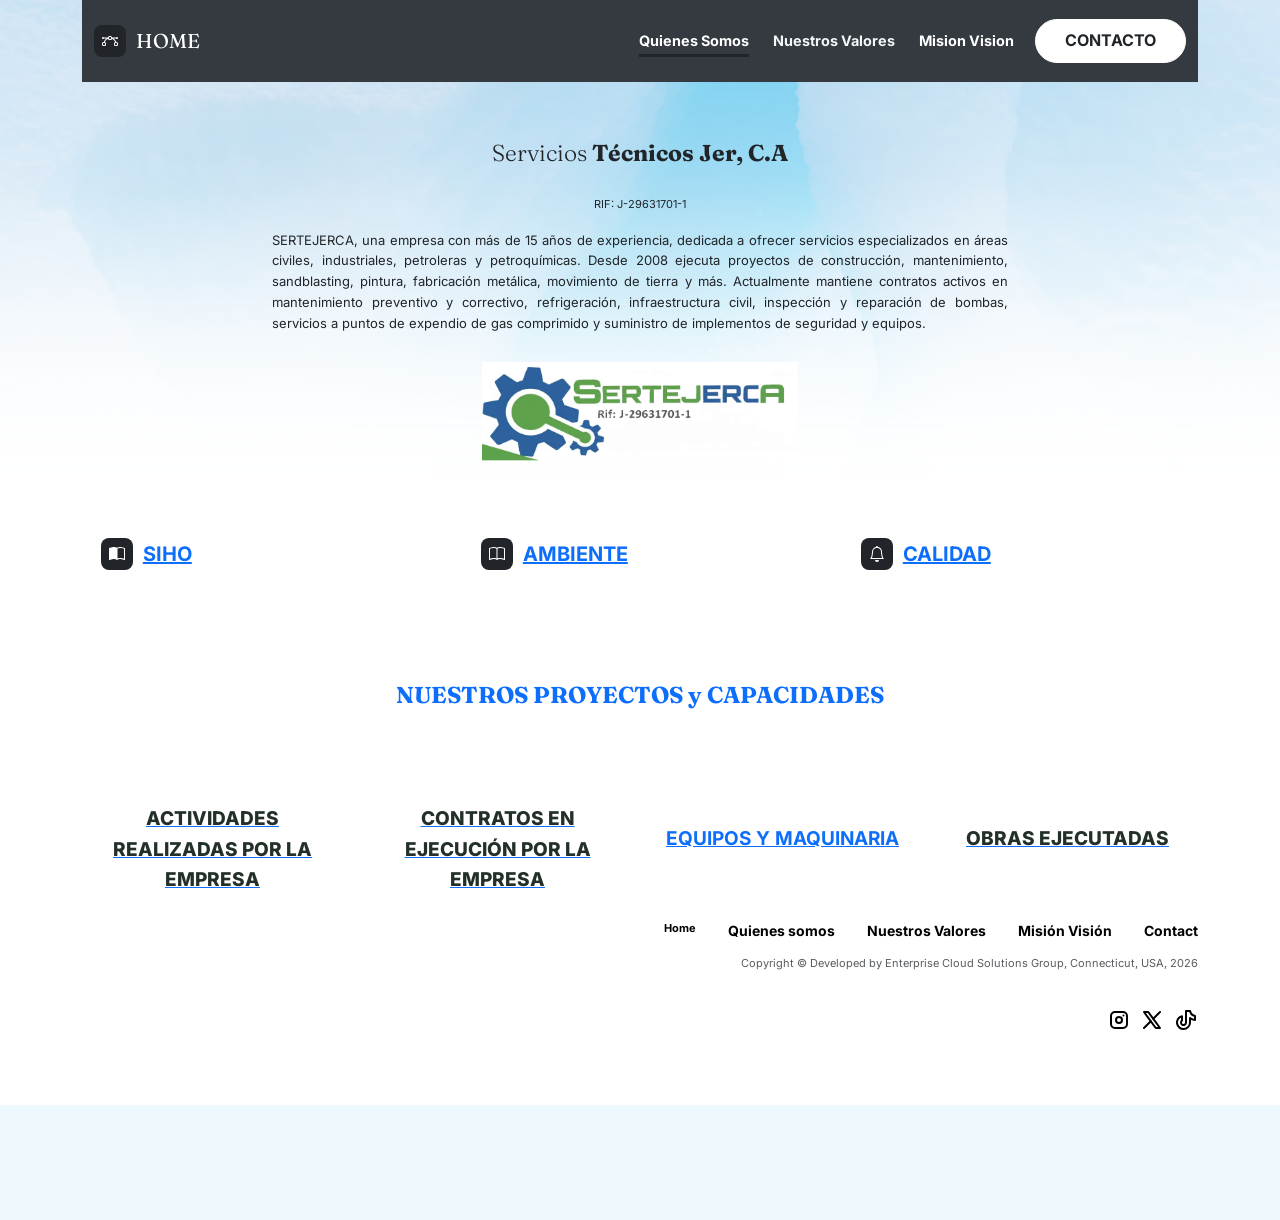
==== commit cb79e6e1: "new fotos" ====
--- a/index.html
+++ b/index.html
@@ -1,23 +1,13 @@
 <!DOCTYPE html><html data-bs-theme="light" lang="en"><head><meta charset="utf-8"><meta name="viewport" content="width=device-width, initial-scale=1.0, shrink-to-fit=no"><title>Home - Brand</title><link rel="stylesheet" href="assets/bootstrap/css/bootstrap.min.css"><link rel="stylesheet" href="assets/css/styles.min.css"><link rel="stylesheet" href="assets/css/animate.min.min.css"></head><body><header><div class="container"><div class="row"><div class="col-md-12"><nav class="navbar navbar-expand-md bg-dark py-3" data-bs-theme="dark"><div class="container"><a class="navbar-brand d-flex align-items-center" href="index.html"><span class="bs-icon-sm bs-icon-rounded bs-icon-primary d-flex justify-content-center align-items-center me-2 bs-icon"><svg class="bi bi-bezier" xmlns="http://www.w3.org/2000/svg" width="1em" height="1em" fill="currentColor" viewBox="0 0 16 16">
   <path fill-rule="evenodd" d="M0 10.5A1.5 1.5 0 0 1 1.5 9h1A1.5 1.5 0 0 1 4 10.5v1A1.5 1.5 0 0 1 2.5 13h-1A1.5 1.5 0 0 1 0 11.5zm1.5-.5a.5.5 0 0 0-.5.5v1a.5.5 0 0 0 .5.5h1a.5.5 0 0 0 .5-.5v-1a.5.5 0 0 0-.5-.5zm10.5.5A1.5 1.5 0 0 1 13.5 9h1a1.5 1.5 0 0 1 1.5 1.5v1a1.5 1.5 0 0 1-1.5 1.5h-1a1.5 1.5 0 0 1-1.5-1.5zm1.5-.5a.5.5 0 0 0-.5.5v1a.5.5 0 0 0 .5.5h1a.5.5 0 0 0 .5-.5v-1a.5.5 0 0 0-.5-.5zM6 4.5A1.5 1.5 0 0 1 7.5 3h1A1.5 1.5 0 0 1 10 4.5v1A1.5 1.5 0 0 1 8.5 7h-1A1.5 1.5 0 0 1 6 5.5zM7.5 4a.5.5 0 0 0-.5.5v1a.5.5 0 0 0 .5.5h1a.5.5 0 0 0 .5-.5v-1a.5.5 0 0 0-.5-.5z"></path>
   <path d="M6 4.5H1.866a1 1 0 1 0 0 1h2.668A6.517 6.517 0 0 0 1.814 9H2.5c.123 0 .244.015.358.043a5.517 5.517 0 0 1 3.185-3.185A1.503 1.503 0 0 1 6 5.5zm3.957 1.358A1.5 1.5 0 0 0 10 5.5v-1h4.134a1 1 0 1 1 0 1h-2.668a6.517 6.517 0 0 1 2.72 3.5H13.5c-.123 0-.243.015-.358.043a5.517 5.517 0 0 0-3.185-3.185z"></path>
-</svg></span><span>HOME</span></a><button class="navbar-toggler" data-bs-toggle="collapse" data-bs-target="#navcol-5"><span class="visually-hidden">Toggle navigation</span><span class="navbar-toggler-icon"></span></button><div class="collapse navbar-collapse" id="navcol-5"><ul class="navbar-nav ms-auto"><li class="nav-item"><a class="nav-link active" href="aboutus.html" style="text-align: center;">Quienes Somos</a></li><li class="nav-item"><a class="nav-link text-center" href="values.html" style="color: var(--bs-light);">Nuestros Valores</a></li><li class="nav-item"><a class="nav-link text-center" href="visionmision.html" style="color: var(--bs-white);">Mision Vision</a></li></ul><a class="btn btn-primary ms-md-2" role="button" href="contacts.html">CONTACTO</a></div></div></nav></div><div class="col-md-12"></div></div></div><div class="container pt-4 pt-xl-5"><div class="row mb-5"><div class="col-md-10 col-lg-8 text-center text-md-start mx-auto"><div class="text-center"><h1 class="display-5 mb-4 heading" style="font-size: 23px;">Servicios&nbsp;<strong>Técnicos&nbsp;Jer, C.A</strong></h1><p style="font-size: 11px;">RIF: J-29631701-1</p><p class="mb-4" style="font-size: 13px;text-align: justify;">SERTEJERCA, una empresa con más de 15 años de experiencia, dedicada a ofrecer servicios especializados en áreas civiles, industriales, petroleras y petroquímicas. Desde 2008 ejecuta proyectos de construcción, mantenimiento, sandblasting, pintura, fabricación metálica, movimiento de tierra y más. Actualmente mantiene contratos activos en mantenimiento preventivo y correctivo, refrigeración, infraestructura civil, inspección y reparación de bombas, servicios a puntos de expendio de gas comprimido y suministro de implementos de seguridad y equipos.</p><img class="bounce animated" src="assets/img/logo.jpeg" width="535" height="151" style="width: 316px;height: 99px;"><div class="d-flex flex-column flex-grow-0 align-items-center"></div></div></div></div></div><div class="container py-4 py-xl-5"><div class="row row-cols-1 row-cols-md-2 row-cols-xl-3"><div class="col"><div class="d-flex p-3"><div class="bs-icon-sm bs-icon-rounded bs-icon-primary d-flex flex-shrink-0 justify-content-center align-items-center d-inline-block bs-icon"><svg class="bi bi-book-half" xmlns="http://www.w3.org/2000/svg" width="1em" height="1em" fill="currentColor" viewBox="0 0 16 16">
+</svg></span><span>HOME</span></a><button class="navbar-toggler" data-bs-toggle="collapse" data-bs-target="#navcol-5"><span class="visually-hidden">Toggle navigation</span><span class="navbar-toggler-icon"></span></button><div class="collapse navbar-collapse" id="navcol-5"><ul class="navbar-nav ms-auto"><li class="nav-item"><a class="nav-link active" href="aboutus.html" style="text-align: center;">Quienes Somos</a></li><li class="nav-item"><a class="nav-link text-center" href="values.html" style="color: var(--bs-light);">Nuestros Valores</a></li><li class="nav-item"><a class="nav-link text-center" href="visionmision.html" style="color: var(--bs-white);">Mision Vision</a></li></ul><a class="btn btn-primary ms-md-2" role="button" href="contacts.html">CONTACTO</a></div></div></nav></div><div class="col-md-12"></div></div></div><div class="container pt-4 pt-xl-5"><div class="row mb-5"><div class="col-md-10 col-lg-8 text-center text-md-start mx-auto"><div class="text-center"><h1 class="display-5 mb-4 heading" style="font-size: 23px;">Servicios&nbsp;<strong>Técnicos&nbsp;Jer, C.A</strong></h1><p style="font-size: 11px;">RIF: J-29631701-1</p><p class="mb-4" style="font-size: 13px;text-align: justify;">SERTEJERCA, una empresa con más de 15 años de experiencia, dedicada a ofrecer servicios especializados en áreas civiles, industriales, petroleras y petroquímicas. Desde 2008 ejecuta proyectos de construcción, mantenimiento, sandblasting, pintura, fabricación metálica, movimiento de tierra y más. Actualmente mantiene contratos activos en mantenimiento preventivo y correctivo, refrigeración, infraestructura civil, inspección y reparación de bombas, servicios a puntos de expendio de gas comprimido y suministro de implementos de seguridad y equipos.</p><img class="bounce animated" src="assets/img/logo.jpeg" width="535" height="151" style="width: 316px;height: 99px;"><div class="d-flex flex-column flex-grow-0 align-items-center"></div></div></div></div></div><div class="container"><div class="row"><div class="col-md-4"><div class="d-flex p-3"><div class="bs-icon-sm bs-icon-rounded bs-icon-primary d-flex flex-shrink-0 justify-content-center align-items-center d-inline-block bs-icon"><svg class="bi bi-book-half" xmlns="http://www.w3.org/2000/svg" width="1em" height="1em" fill="currentColor" viewBox="0 0 16 16">
   <path d="M8.5 2.687c.654-.689 1.782-.886 3.112-.752 1.234.124 2.503.523 3.388.893v9.923c-.918-.35-2.107-.692-3.287-.81-1.094-.111-2.278-.039-3.213.492V2.687zM8 1.783C7.015.936 5.587.81 4.287.94c-1.514.153-3.042.672-3.994 1.105A.5.5 0 0 0 0 2.5v11a.5.5 0 0 0 .707.455c.882-.4 2.303-.881 3.68-1.02 1.409-.142 2.59.087 3.223.877a.5.5 0 0 0 .78 0c.633-.79 1.814-1.019 3.222-.877 1.378.139 2.8.62 3.681 1.02A.5.5 0 0 0 16 13.5v-11a.5.5 0 0 0-.293-.455c-.952-.433-2.48-.952-3.994-1.105C10.413.809 8.985.936 8 1.783"></path>
-</svg></div><div class="px-2"><p style="font-size: 23px;font-weight: bold;"><a href="qualitypolicy.html">SIHO</a></p></div></div></div><div class="col"><div class="d-flex p-3"><div class="bs-icon-sm bs-icon-rounded bs-icon-primary d-flex flex-shrink-0 justify-content-center align-items-center d-inline-block bs-icon"><svg class="bi bi-book" xmlns="http://www.w3.org/2000/svg" width="1em" height="1em" fill="currentColor" viewBox="0 0 16 16">
+</svg></div><div class="px-2"><p style="font-size: 20px;font-weight: bold;"><a href="qualitypolicy.html">SIHO</a></p></div></div></div><div class="col-md-4"><div class="d-flex p-3"><div class="bs-icon-sm bs-icon-rounded bs-icon-primary d-flex flex-shrink-0 justify-content-center align-items-center d-inline-block bs-icon"><svg class="bi bi-book" xmlns="http://www.w3.org/2000/svg" width="1em" height="1em" fill="currentColor" viewBox="0 0 16 16">
   <path d="M1 2.828c.885-.37 2.154-.769 3.388-.893 1.33-.134 2.458.063 3.112.752v9.746c-.935-.53-2.12-.603-3.213-.493-1.18.12-2.37.461-3.287.811V2.828zm7.5-.141c.654-.689 1.782-.886 3.112-.752 1.234.124 2.503.523 3.388.893v9.923c-.918-.35-2.107-.692-3.287-.81-1.094-.111-2.278-.039-3.213.492V2.687zM8 1.783C7.015.936 5.587.81 4.287.94c-1.514.153-3.042.672-3.994 1.105A.5.5 0 0 0 0 2.5v11a.5.5 0 0 0 .707.455c.882-.4 2.303-.881 3.68-1.02 1.409-.142 2.59.087 3.223.877a.5.5 0 0 0 .78 0c.633-.79 1.814-1.019 3.222-.877 1.378.139 2.8.62 3.681 1.02A.5.5 0 0 0 16 13.5v-11a.5.5 0 0 0-.293-.455c-.952-.433-2.48-.952-3.994-1.105C10.413.809 8.985.936 8 1.783"></path>
-</svg></div><div class="px-2"><p style="font-size: 23px;font-weight: bold;"><a href="policyenviroment.html">AMBIENTE</a></p></div></div></div><div class="col"><div class="d-flex p-3"><div class="bs-icon-sm bs-icon-rounded bs-icon-primary d-flex flex-shrink-0 justify-content-center align-items-center d-inline-block bs-icon"><svg class="bi bi-bell" xmlns="http://www.w3.org/2000/svg" width="1em" height="1em" fill="currentColor" viewBox="0 0 16 16">
+</svg></div><div class="px-2"><p style="font-size: 20px;font-weight: bold;"><a href="policyenviroment.html">AMBIENTE</a></p></div></div></div><div class="col-md-4"><div class="d-flex p-3"><div class="bs-icon-sm bs-icon-rounded bs-icon-primary d-flex flex-shrink-0 justify-content-center align-items-center d-inline-block bs-icon"><svg class="bi bi-bell" xmlns="http://www.w3.org/2000/svg" width="1em" height="1em" fill="currentColor" viewBox="0 0 16 16">
   <path d="M8 16a2 2 0 0 0 2-2H6a2 2 0 0 0 2 2M8 1.918l-.797.161A4.002 4.002 0 0 0 4 6c0 .628-.134 2.197-.459 3.742-.16.767-.376 1.566-.663 2.258h10.244c-.287-.692-.502-1.49-.663-2.258C12.134 8.197 12 6.628 12 6a4.002 4.002 0 0 0-3.203-3.92L8 1.917zM14.22 12c.223.447.481.801.78 1H1c.299-.199.557-.553.78-1C2.68 10.2 3 6.88 3 6c0-2.42 1.72-4.44 4.005-4.901a1 1 0 1 1 1.99 0A5.002 5.002 0 0 1 13 6c0 .88.32 4.2 1.22 6"></path>
-</svg></div><div class="px-2"><p style="font-weight: bold;font-size: 23px;"><a href="policyIeHO.html">CALIDAD</a></p></div></div></div></div><p></p><p></p></div><div class="container py-4 py-xl-5"><div class="row mb-5"><div class="col-md-8 col-xl-6 text-center mx-auto"><h2 style="font-size: 23px;color: var(--bs-blue);font-weight: bold;">NUESTROS PROYECTOS y CAPACIDADES<br><br></h2></div></div><div class="row row-cols-1 row-cols-md-2 row-cols-xl-3"><div class="col"><div class="d-flex p-3"><div class="bs-icon-sm bs-icon-rounded bs-icon-primary d-flex flex-shrink-0 justify-content-center align-items-center d-inline-block bs-icon"><svg class="bi bi-bell" xmlns="http://www.w3.org/2000/svg" width="1em" height="1em" fill="currentColor" viewBox="0 0 16 16">
-  <path d="M8 16a2 2 0 0 0 2-2H6a2 2 0 0 0 2 2M8 1.918l-.797.161A4.002 4.002 0 0 0 4 6c0 .628-.134 2.197-.459 3.742-.16.767-.376 1.566-.663 2.258h10.244c-.287-.692-.502-1.49-.663-2.258C12.134 8.197 12 6.628 12 6a4.002 4.002 0 0 0-3.203-3.92L8 1.917zM14.22 12c.223.447.481.801.78 1H1c.299-.199.557-.553.78-1C2.68 10.2 3 6.88 3 6c0-2.42 1.72-4.44 4.005-4.901a1 1 0 1 1 1.99 0A5.002 5.002 0 0 1 13 6c0 .88.32 4.2 1.22 6"></path>
-</svg></div><div class="px-2"></div><p style="font-size: 19px;font-weight: bold;text-align: center;color: var(--bs-warning);"><a href="workdone.html"><strong><span style="color: rgb(35, 48, 40);">ACTIVIDADES REALIZADAS POR LA EMPRESA</span></strong></a></p></div></div><div class="col"><div class="d-flex p-3"><div class="bs-icon-sm bs-icon-rounded bs-icon-primary d-flex flex-shrink-0 justify-content-center align-items-center d-inline-block bs-icon"><svg class="bi bi-bell" xmlns="http://www.w3.org/2000/svg" width="1em" height="1em" fill="currentColor" viewBox="0 0 16 16">
-  <path d="M8 16a2 2 0 0 0 2-2H6a2 2 0 0 0 2 2M8 1.918l-.797.161A4.002 4.002 0 0 0 4 6c0 .628-.134 2.197-.459 3.742-.16.767-.376 1.566-.663 2.258h10.244c-.287-.692-.502-1.49-.663-2.258C12.134 8.197 12 6.628 12 6a4.002 4.002 0 0 0-3.203-3.92L8 1.917zM14.22 12c.223.447.481.801.78 1H1c.299-.199.557-.553.78-1C2.68 10.2 3 6.88 3 6c0-2.42 1.72-4.44 4.005-4.901a1 1 0 1 1 1.99 0A5.002 5.002 0 0 1 13 6c0 .88.32 4.2 1.22 6"></path>
-</svg></div><div class="px-2"><p style="font-size: 19px;font-weight: bold;text-align: center;color: var(--bs-blue);"><a href="contractsinprogress.html"><strong><span style="color: rgb(35, 48, 40);">CONTRATOS EN EJECUCIÓN POR LA EMPRESA</span></strong></a></p></div></div></div><div class="col"><div class="d-flex p-3"><div class="bs-icon-sm bs-icon-rounded bs-icon-primary d-flex flex-shrink-0 justify-content-center align-items-center d-inline-block bs-icon"><svg class="bi bi-bell" xmlns="http://www.w3.org/2000/svg" width="1em" height="1em" fill="currentColor" viewBox="0 0 16 16">
-  <path d="M8 16a2 2 0 0 0 2-2H6a2 2 0 0 0 2 2M8 1.918l-.797.161A4.002 4.002 0 0 0 4 6c0 .628-.134 2.197-.459 3.742-.16.767-.376 1.566-.663 2.258h10.244c-.287-.692-.502-1.49-.663-2.258C12.134 8.197 12 6.628 12 6a4.002 4.002 0 0 0-3.203-3.92L8 1.917zM14.22 12c.223.447.481.801.78 1H1c.299-.199.557-.553.78-1C2.68 10.2 3 6.88 3 6c0-2.42 1.72-4.44 4.005-4.901a1 1 0 1 1 1.99 0A5.002 5.002 0 0 1 13 6c0 .88.32 4.2 1.22 6"></path>
-</svg></div><div class="px-2"><p style="font-size: 19px;font-weight: bold;text-align: center;"><a href="equipmentandmachine.html">EQUIPOS Y MAQUINARIA</a></p></div></div></div><div class="col"><div class="d-flex p-3"><div class="bs-icon-sm bs-icon-rounded bs-icon-primary d-flex flex-shrink-0 justify-content-center align-items-center d-inline-block bs-icon"><svg class="bi bi-bell" xmlns="http://www.w3.org/2000/svg" width="1em" height="1em" fill="currentColor" viewBox="0 0 16 16">
-  <path d="M8 16a2 2 0 0 0 2-2H6a2 2 0 0 0 2 2M8 1.918l-.797.161A4.002 4.002 0 0 0 4 6c0 .628-.134 2.197-.459 3.742-.16.767-.376 1.566-.663 2.258h10.244c-.287-.692-.502-1.49-.663-2.258C12.134 8.197 12 6.628 12 6a4.002 4.002 0 0 0-3.203-3.92L8 1.917zM14.22 12c.223.447.481.801.78 1H1c.299-.199.557-.553.78-1C2.68 10.2 3 6.88 3 6c0-2.42 1.72-4.44 4.005-4.901a1 1 0 1 1 1.99 0A5.002 5.002 0 0 1 13 6c0 .88.32 4.2 1.22 6"></path>
-</svg></div><div class="px-2"><p style="font-size: 19px;font-weight: bold;text-align: center;color: var(--bs-blue);"><a href="worksexecuted.html"><strong><span style="color: rgb(35, 48, 40);">OBRAS EJECUTADAS</span></strong></a></p></div></div></div><div class="col"><div class="d-flex p-3"><div class="px-2"></div></div></div><div class="col"><div class="d-flex p-3"><div class="bs-icon-sm bs-icon-rounded bs-icon-primary d-flex flex-shrink-0 justify-content-center align-items-center d-inline-block bs-icon"><svg class="bi bi-bell" xmlns="http://www.w3.org/2000/svg" width="1em" height="1em" fill="currentColor" viewBox="0 0 16 16">
-  <path d="M8 16a2 2 0 0 0 2-2H6a2 2 0 0 0 2 2M8 1.918l-.797.161A4.002 4.002 0 0 0 4 6c0 .628-.134 2.197-.459 3.742-.16.767-.376 1.566-.663 2.258h10.244c-.287-.692-.502-1.49-.663-2.258C12.134 8.197 12 6.628 12 6a4.002 4.002 0 0 0-3.203-3.92L8 1.917zM14.22 12c.223.447.481.801.78 1H1c.299-.199.557-.553.78-1C2.68 10.2 3 6.88 3 6c0-2.42 1.72-4.44 4.005-4.901a1 1 0 1 1 1.99 0A5.002 5.002 0 0 1 13 6c0 .88.32 4.2 1.22 6"></path>
-</svg></div><div class="px-2"><p style="font-size: 19px;font-weight: bold;color: var(--bs-blue);"><a href="worksinprogress.html"><strong><span style="color: rgb(35, 48, 40);">OBRAS EN EJECUCIÓN</span></strong></a></p></div></div></div></div></div><div class="container d-flex flex-column justify-content-between align-items-center flex-lg-row" style="font-size: 11px;"><div class="text-center text-lg-start mb-5 mb-lg-0"></div><div class="text-center text-lg-end"><ul class="nav d-flex justify-content-center mb-1"><li class="nav-item"><a class="nav-link active fw-bold link-body-emphasis" href="index.html">Home</a></li><li class="nav-item"><a class="nav-link fw-bold link-body-emphasis" href="aboutus.html" style="font-size: 14px;">Quienes somos</a></li><li class="nav-item"><a class="nav-link fw-bold link-body-emphasis" href="values.html" style="font-size: 14px;">Nuestros Valores</a></li><li class="nav-item"><a class="nav-link fw-bold link-body-emphasis" href="visionmision.html" style="font-size: 14px;">Misión Visión</a></li><li class="nav-item"><a class="nav-link fw-bold link-body-emphasis pe-0" href="contacts.html" style="font-size: 14px;">Contact</a></li></ul><p class="text-muted mb-2" style="font-size: 11px;">Copyright ©&nbsp;Developed by Enterprise Cloud Solutions Group, Connecticut, USA, 2026<br><br></p><div class="fs-4 d-flex justify-content-center align-items-center gap-2 justify-content-lg-end mb-lg-2"><a class="link-body-emphasis" href="#"><svg class="icon icon-tabler icon-tabler-brand-instagram" xmlns="http://www.w3.org/2000/svg" width="1em" height="1em" viewBox="0 0 24 24" stroke-width="2" stroke="currentColor" fill="none" stroke-linecap="round" stroke-linejoin="round">
+</svg></div><div class="px-2"><p style="font-weight: bold;font-size: 20px;"><a href="policyIeHO.html">CALIDAD</a></p></div></div></div></div></div><div class="container py-4 py-xl-5"><div class="row mb-0"><div class="col-md-8 col-xl-6 text-center mx-auto"><h2 class="mt-3" style="font-size: 23px;color: var(--bs-blue);font-weight: bold;">NUESTROS PROYECTOS y CAPACIDADES<br><br></h2></div></div></div><div class="container"><div class="row"><div class="col-md-3"><p style="font-size: 19px;font-weight: bold;text-align: center;color: var(--bs-warning);"><a href="workdone.html"><strong><span style="color: rgb(35, 48, 40);">ACTIVIDADES REALIZADAS POR LA EMPRESA</span></strong></a></p></div><div class="col-md-3"><p style="font-size: 19px;font-weight: bold;text-align: center;color: var(--bs-blue);"><a href="contractsinprogress.html"><strong><span style="color: rgb(35, 48, 40);">CONTRATOS EN EJECUCIÓN POR LA EMPRESA</span></strong></a></p></div><div class="col-md-3"><p class="mt-3" style="font-size: 19px;font-weight: bold;text-align: center;"><a href="equipmentandmachine.html">EQUIPOS Y MAQUINARIA</a></p></div><div class="col-md-3"><p class="mt-3" style="font-size: 19px;font-weight: bold;text-align: center;color: var(--bs-blue);"><a href="worksexecuted.html"><strong><span style="color: rgb(35, 48, 40);">OBRAS EJECUTADAS</span></strong></a></p></div></div></div><div class="container d-flex flex-column justify-content-between align-items-center flex-lg-row" style="font-size: 11px;"><div class="text-center text-lg-start mb-5 mb-lg-0"></div><div class="text-center text-lg-end"><ul class="nav d-flex justify-content-center mb-1"><li class="nav-item"><a class="nav-link active fw-bold link-body-emphasis" href="index.html">Home</a></li><li class="nav-item"><a class="nav-link fw-bold link-body-emphasis" href="aboutus.html" style="font-size: 14px;">Quienes somos</a></li><li class="nav-item"><a class="nav-link fw-bold link-body-emphasis" href="values.html" style="font-size: 14px;">Nuestros Valores</a></li><li class="nav-item"><a class="nav-link fw-bold link-body-emphasis" href="visionmision.html" style="font-size: 14px;">Misión Visión</a></li><li class="nav-item"><a class="nav-link fw-bold link-body-emphasis pe-0" href="contacts.html" style="font-size: 14px;">Contact</a></li></ul><p class="text-muted mb-2" style="font-size: 11px;">Copyright ©&nbsp;Developed by Enterprise Cloud Solutions Group, Connecticut, USA, 2026<br><br></p><div class="fs-4 d-flex justify-content-center align-items-center gap-2 justify-content-lg-end mb-lg-2"><a class="link-body-emphasis" href="#"><svg class="icon icon-tabler icon-tabler-brand-instagram" xmlns="http://www.w3.org/2000/svg" width="1em" height="1em" viewBox="0 0 24 24" stroke-width="2" stroke="currentColor" fill="none" stroke-linecap="round" stroke-linejoin="round">
   <path stroke="none" d="M0 0h24v24H0z" fill="none"></path>
   <path d="M4 4m0 4a4 4 0 0 1 4 -4h8a4 4 0 0 1 4 4v8a4 4 0 0 1 -4 4h-8a4 4 0 0 1 -4 -4z"></path>
   <path d="M12 12m-3 0a3 3 0 1 0 6 0a3 3 0 1 0 -6 0"></path>
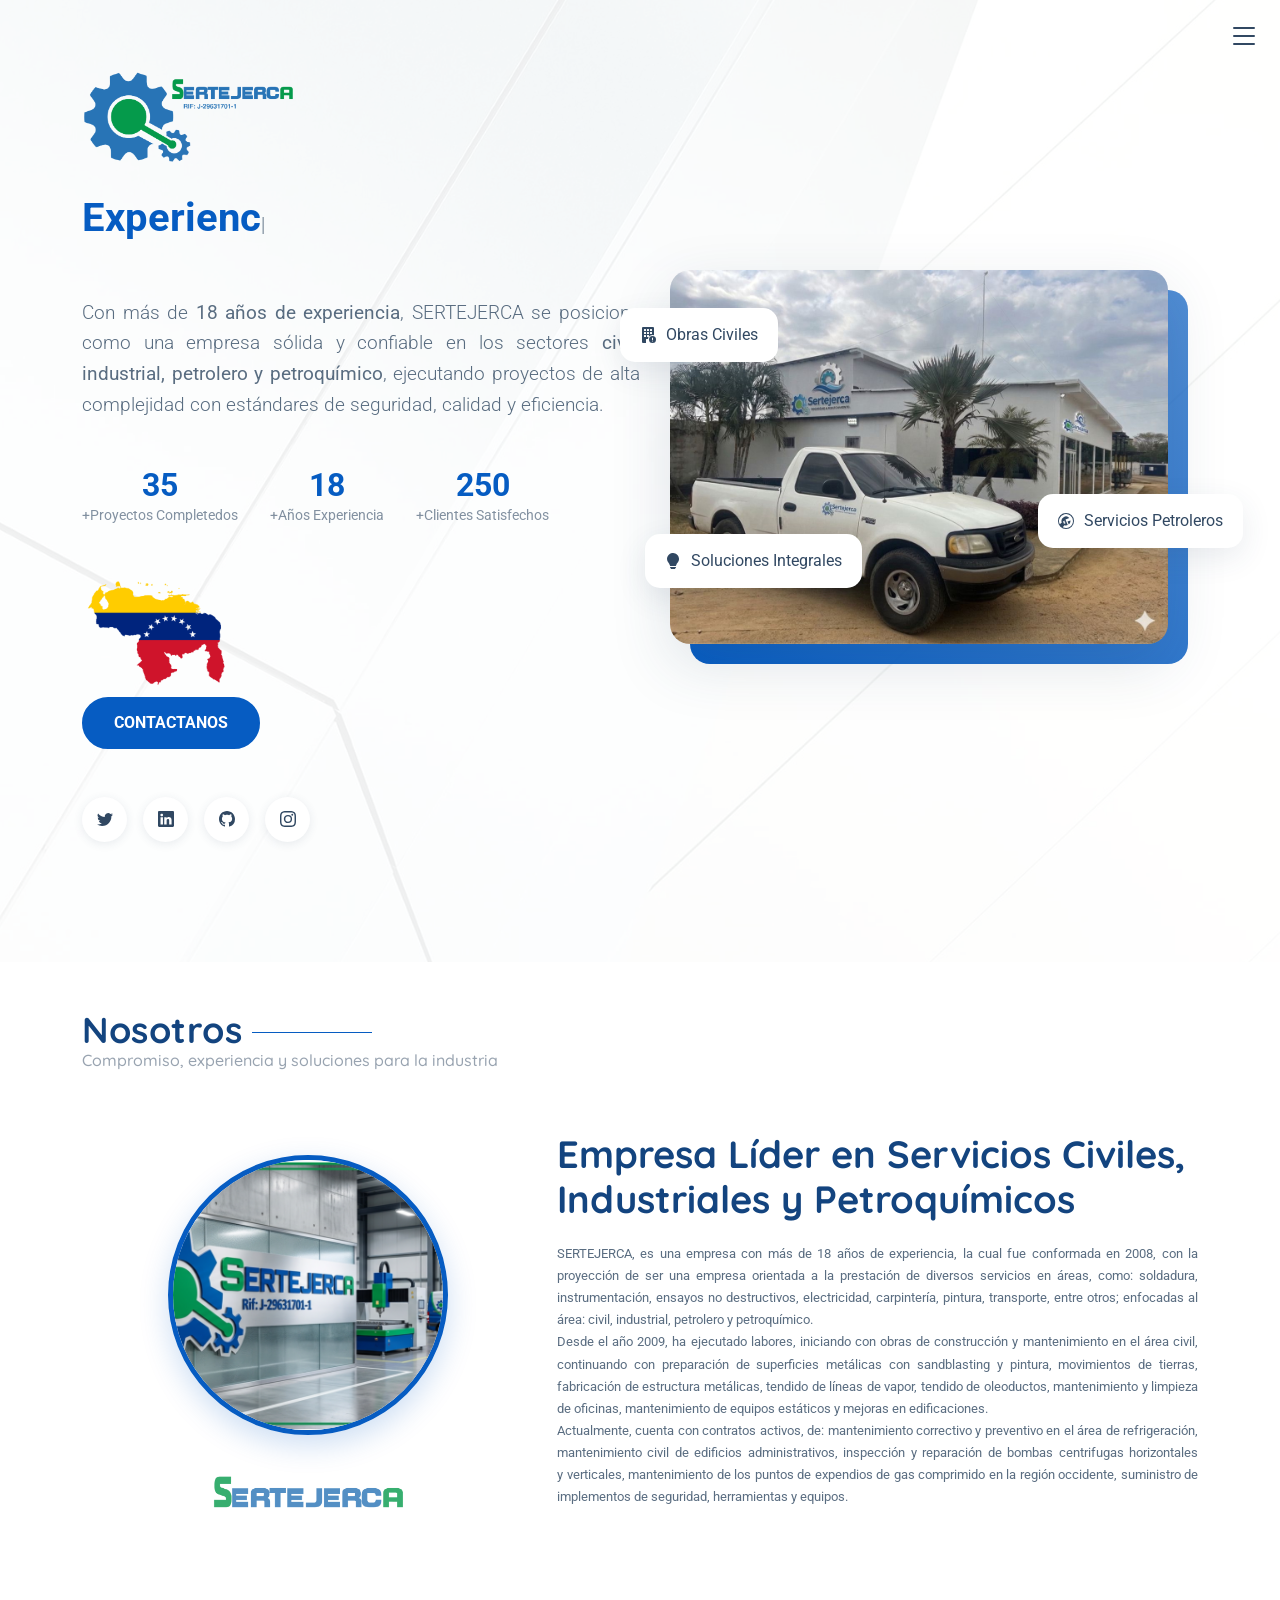
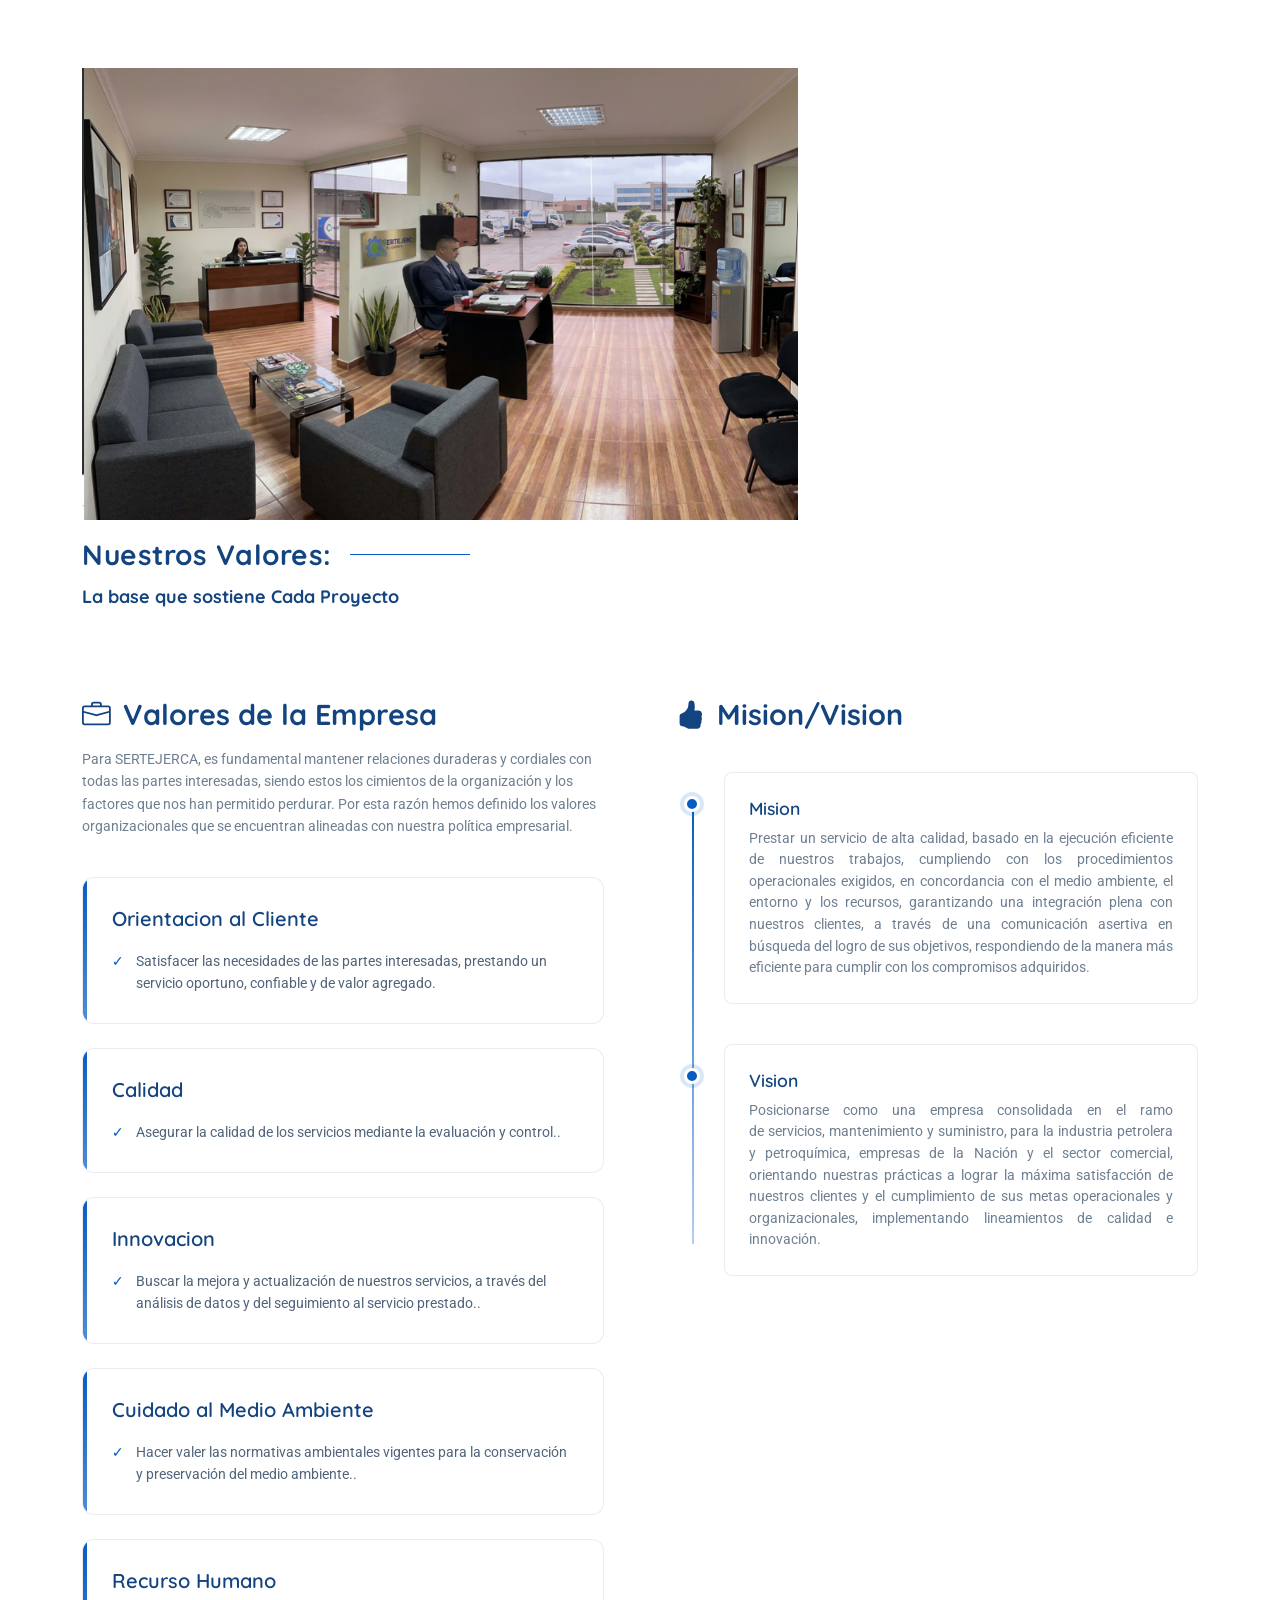
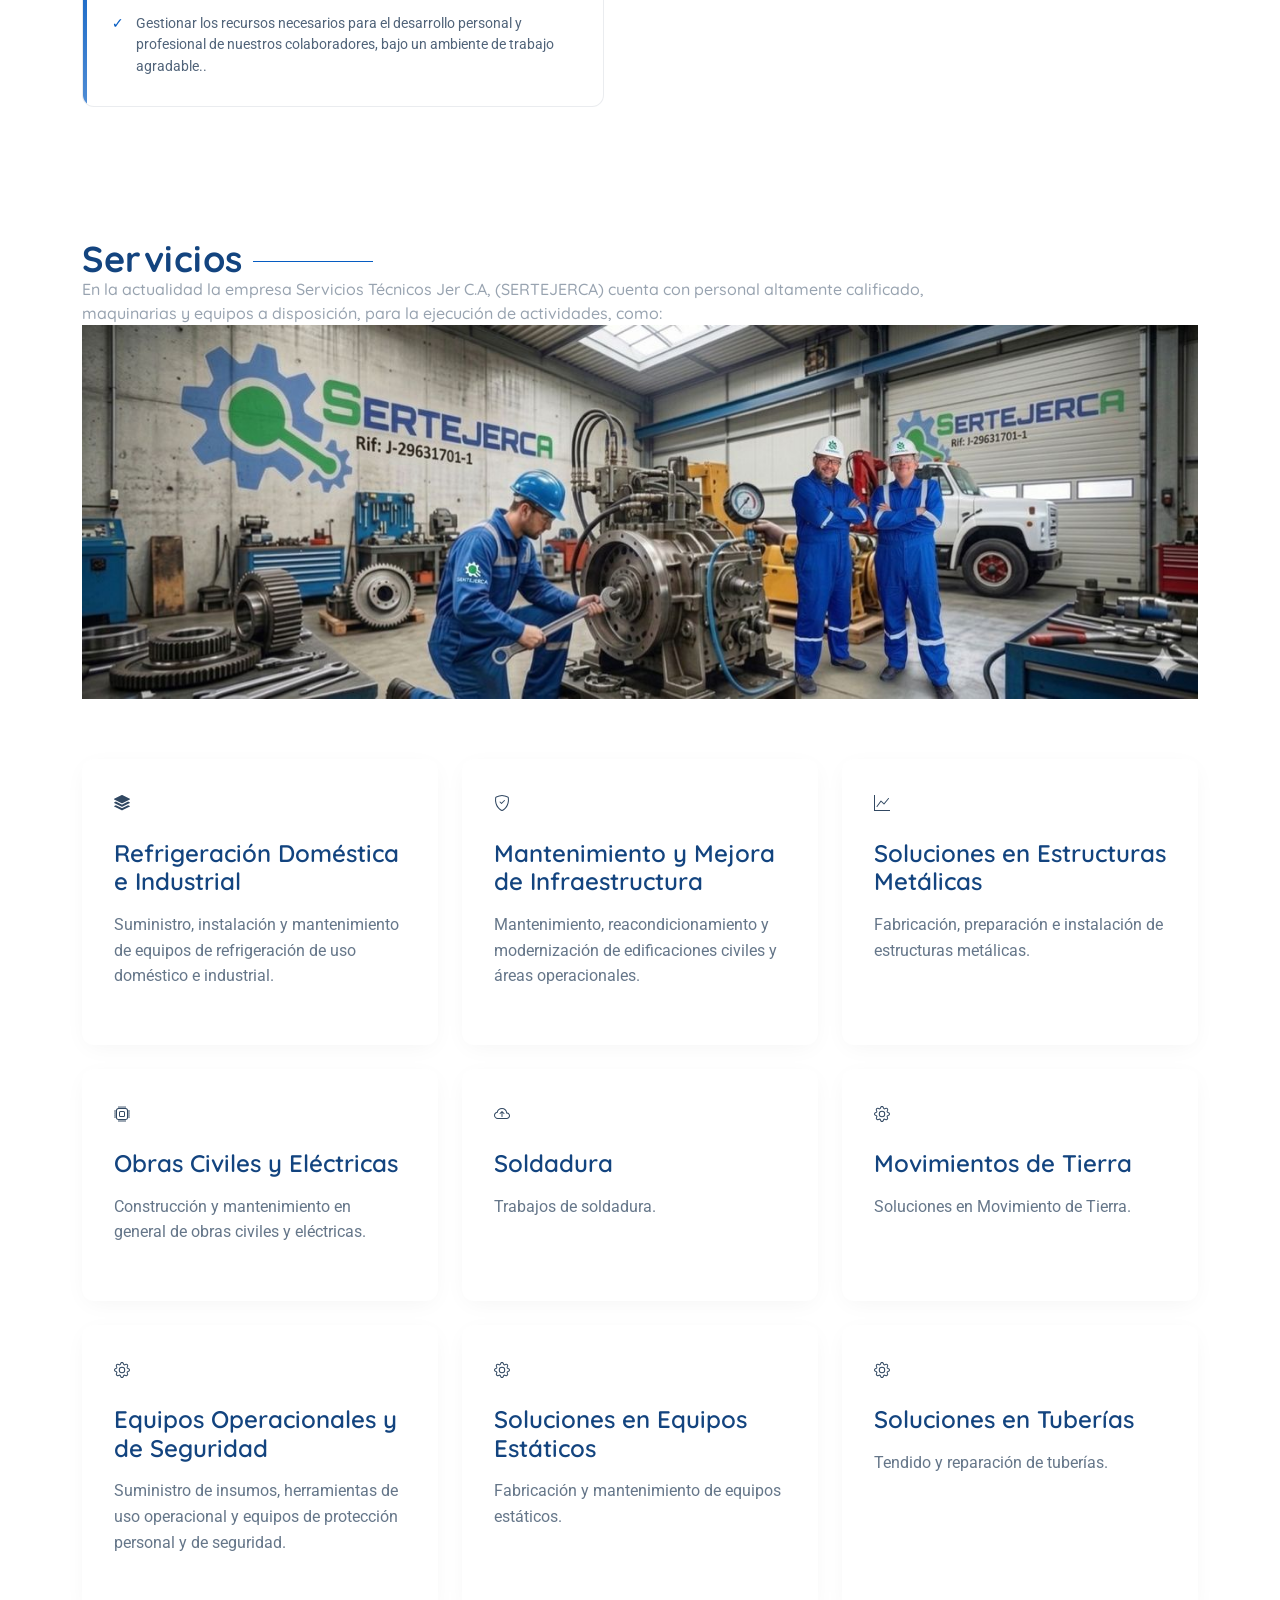
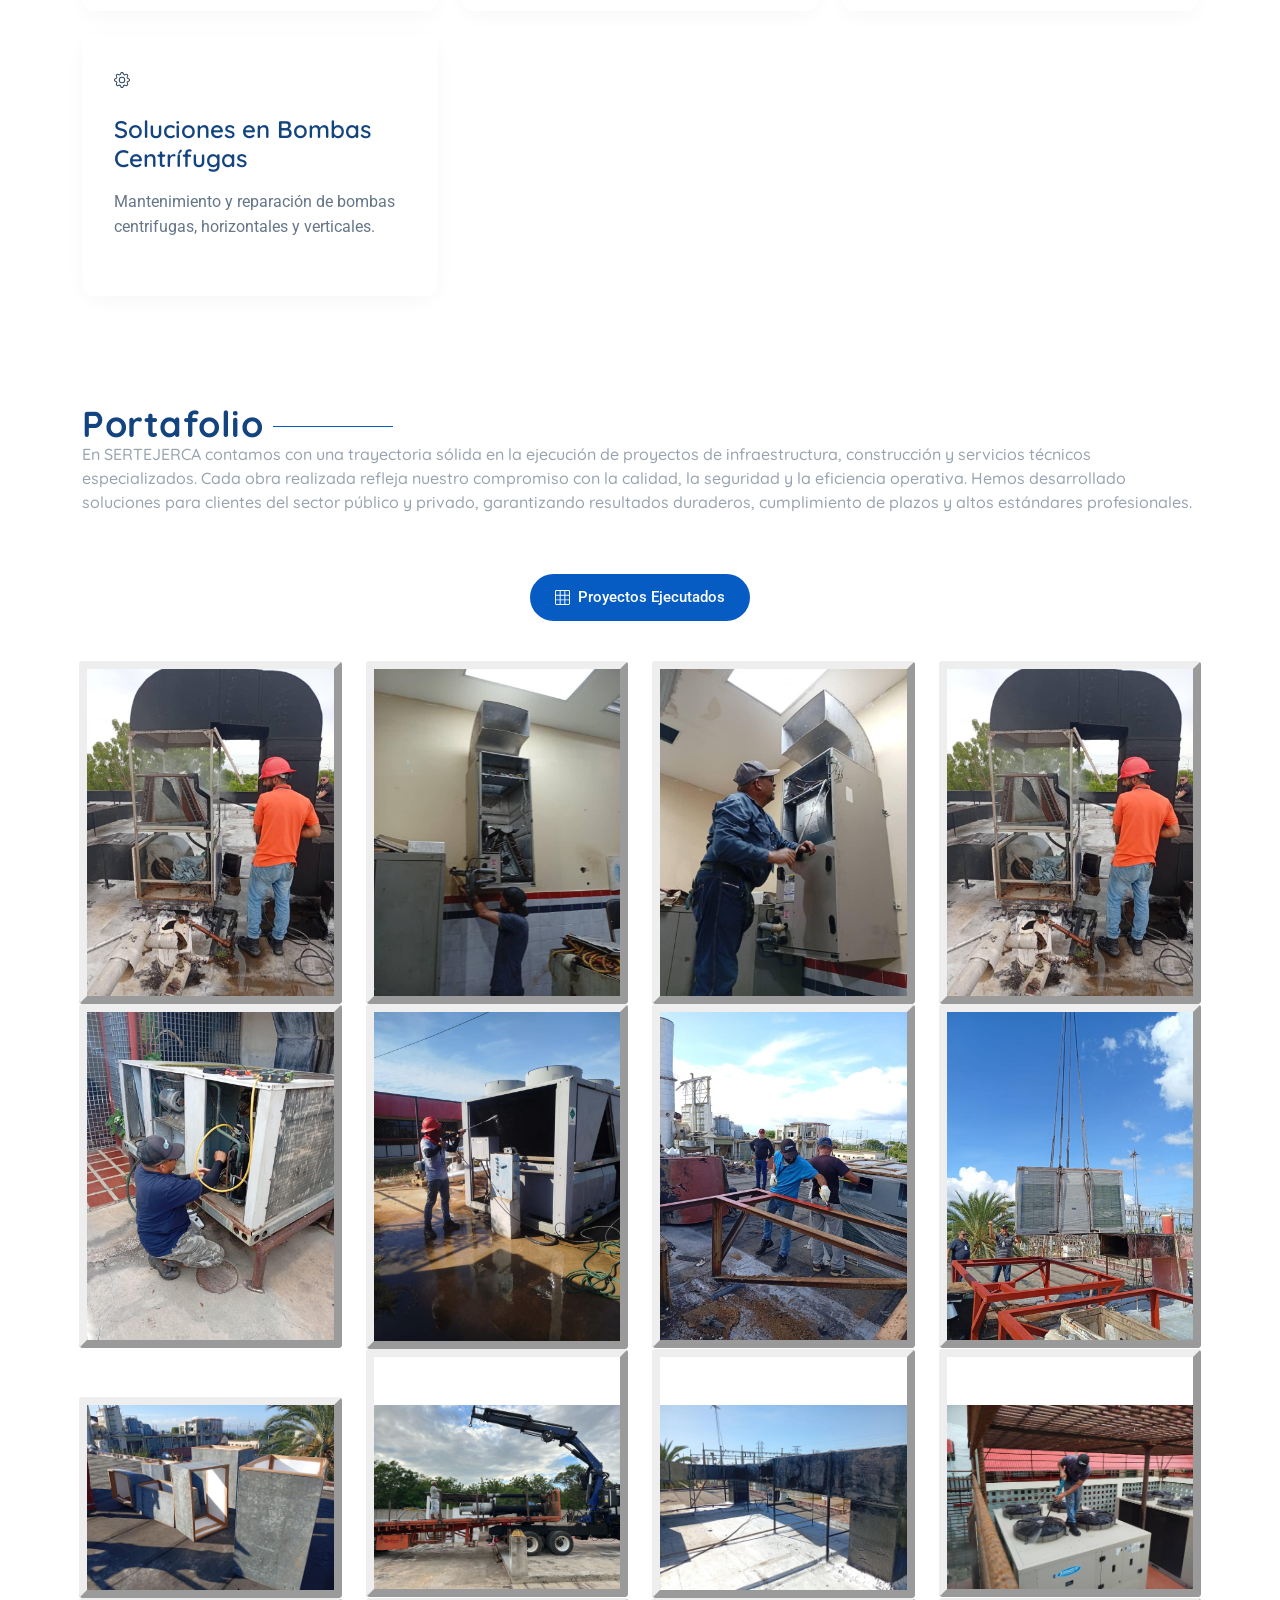
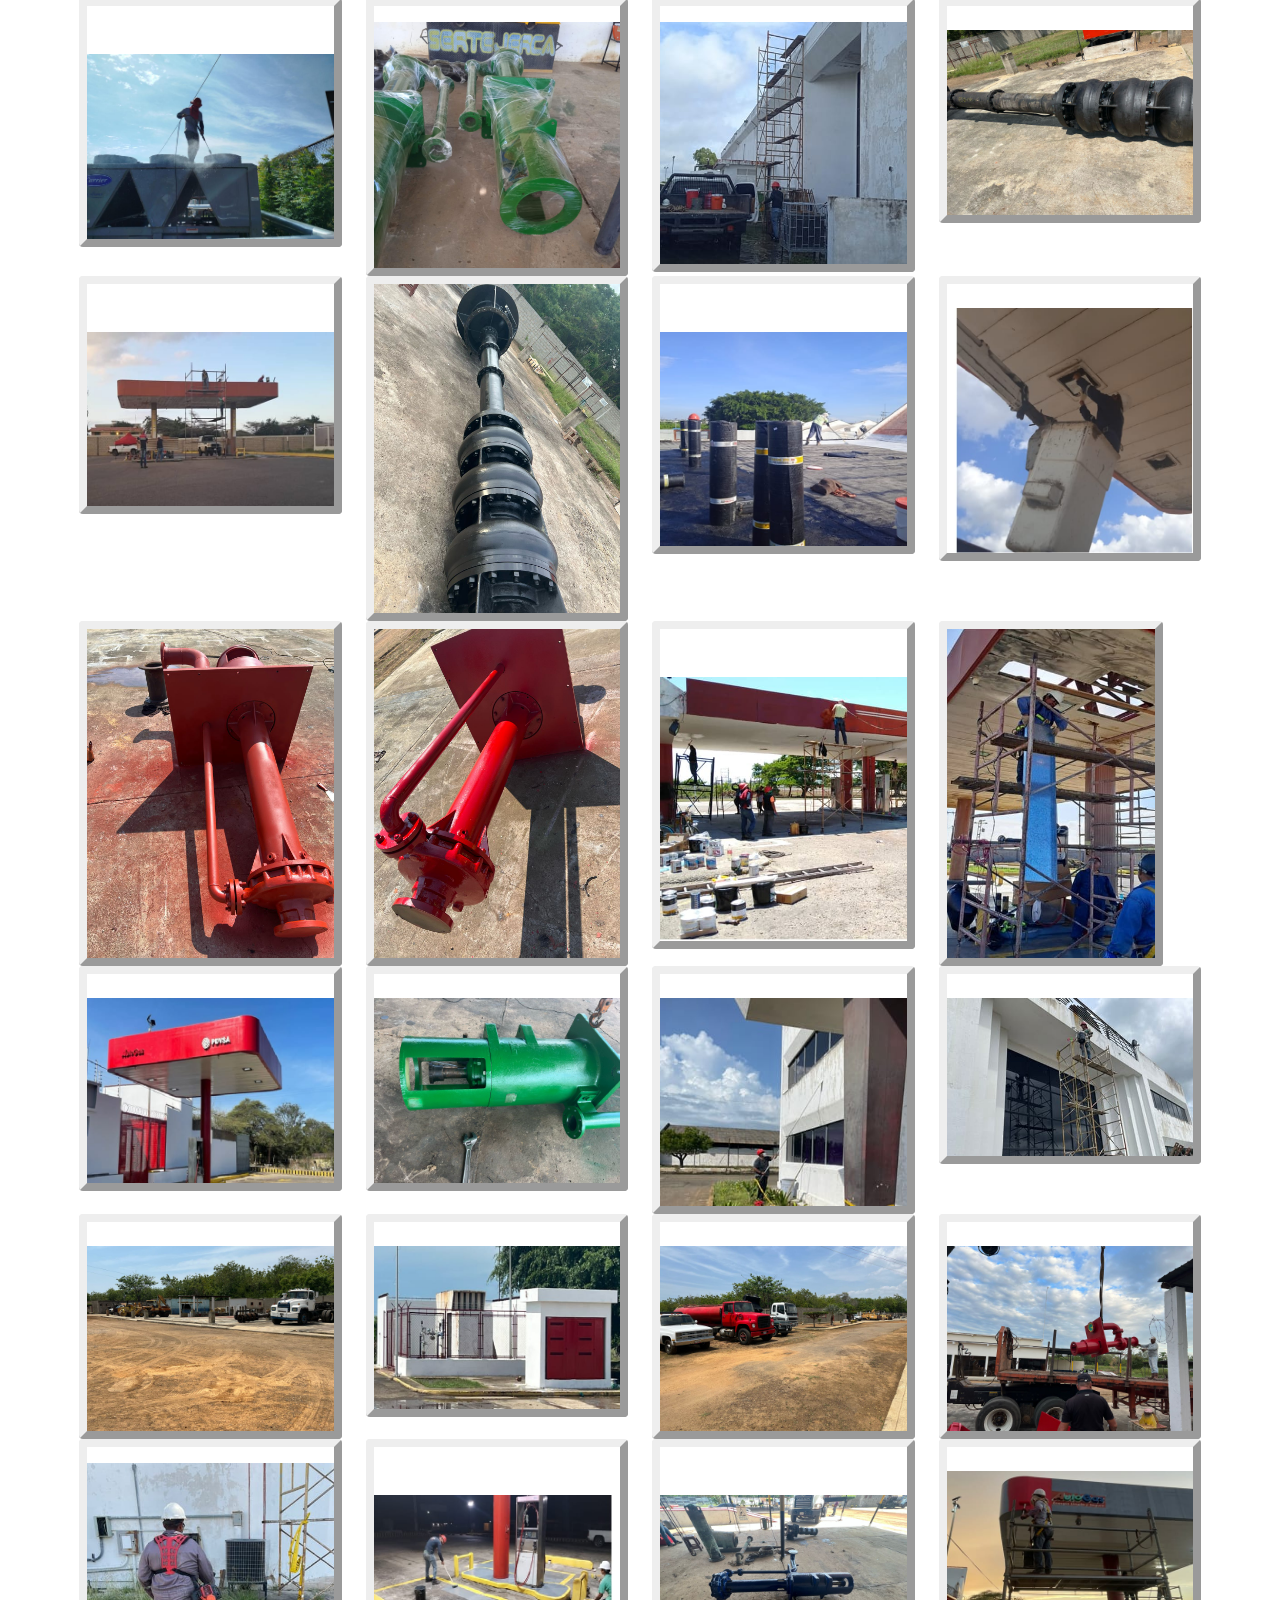
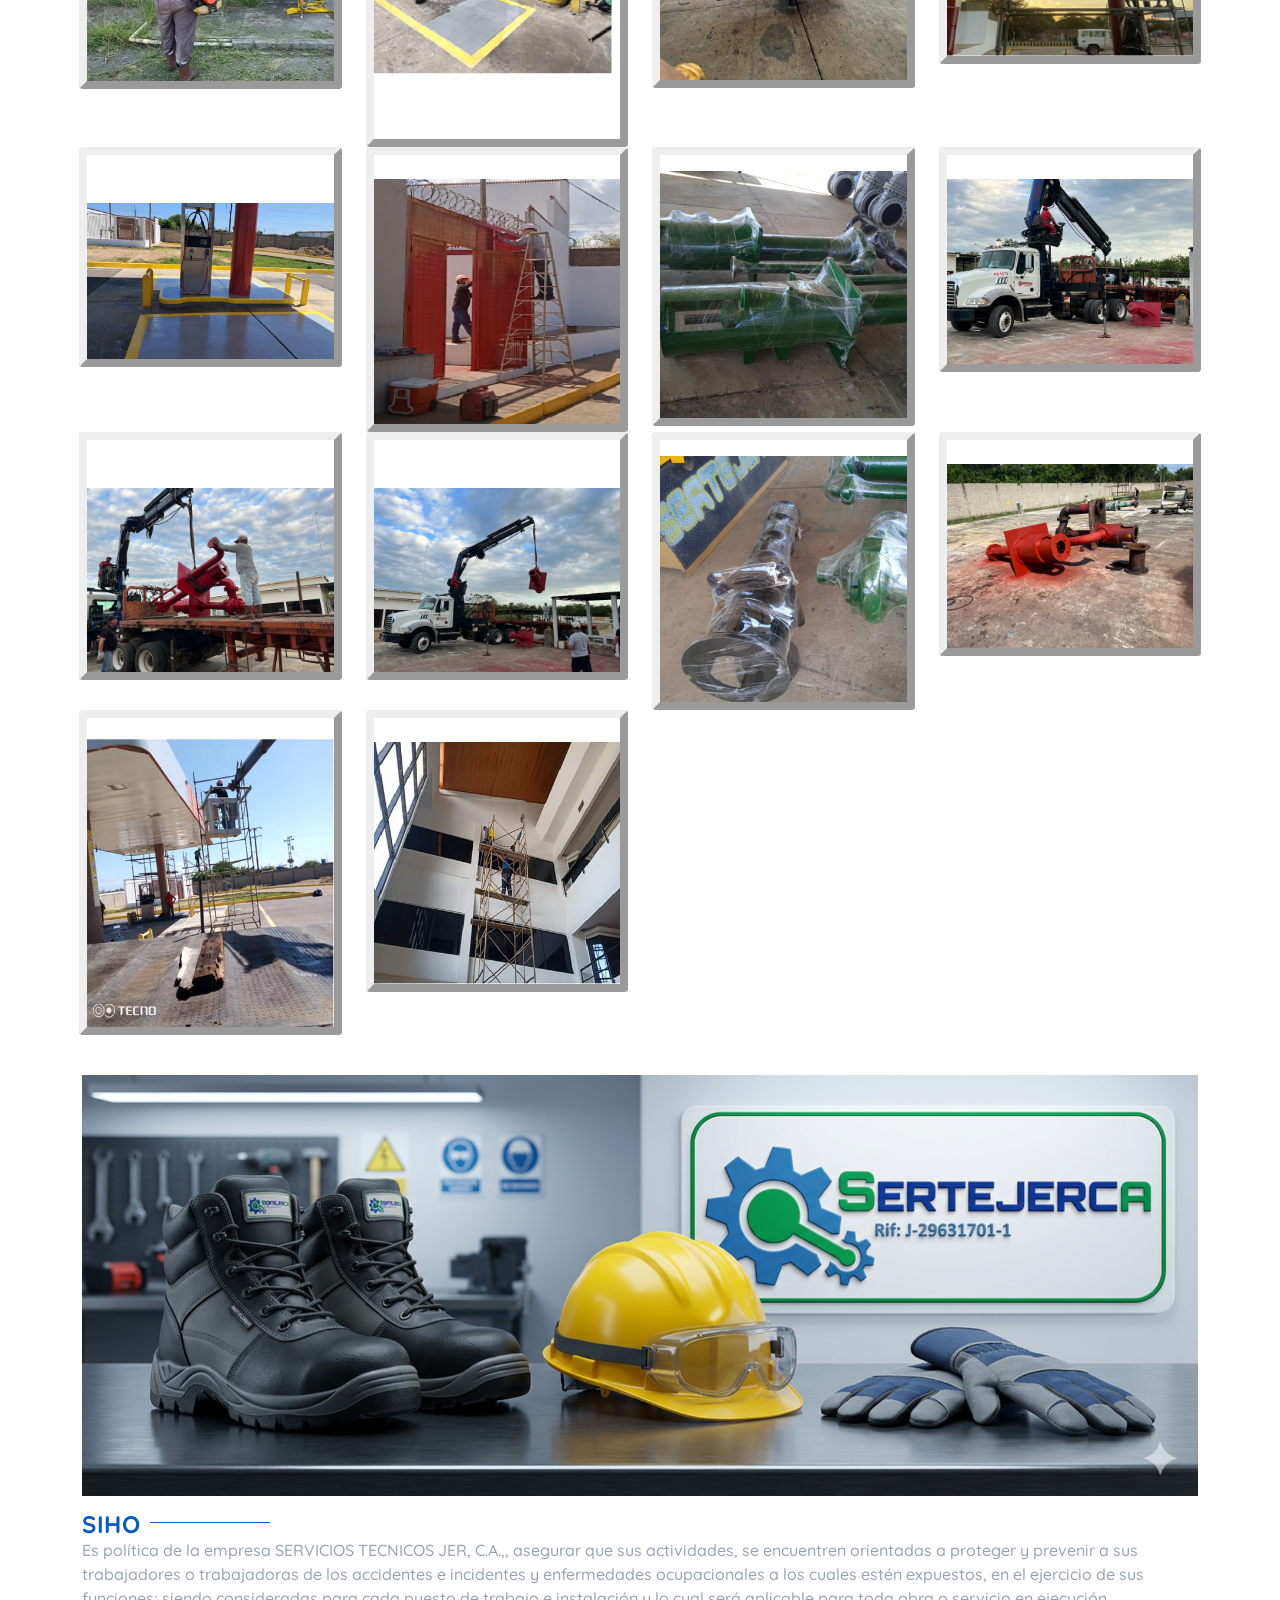
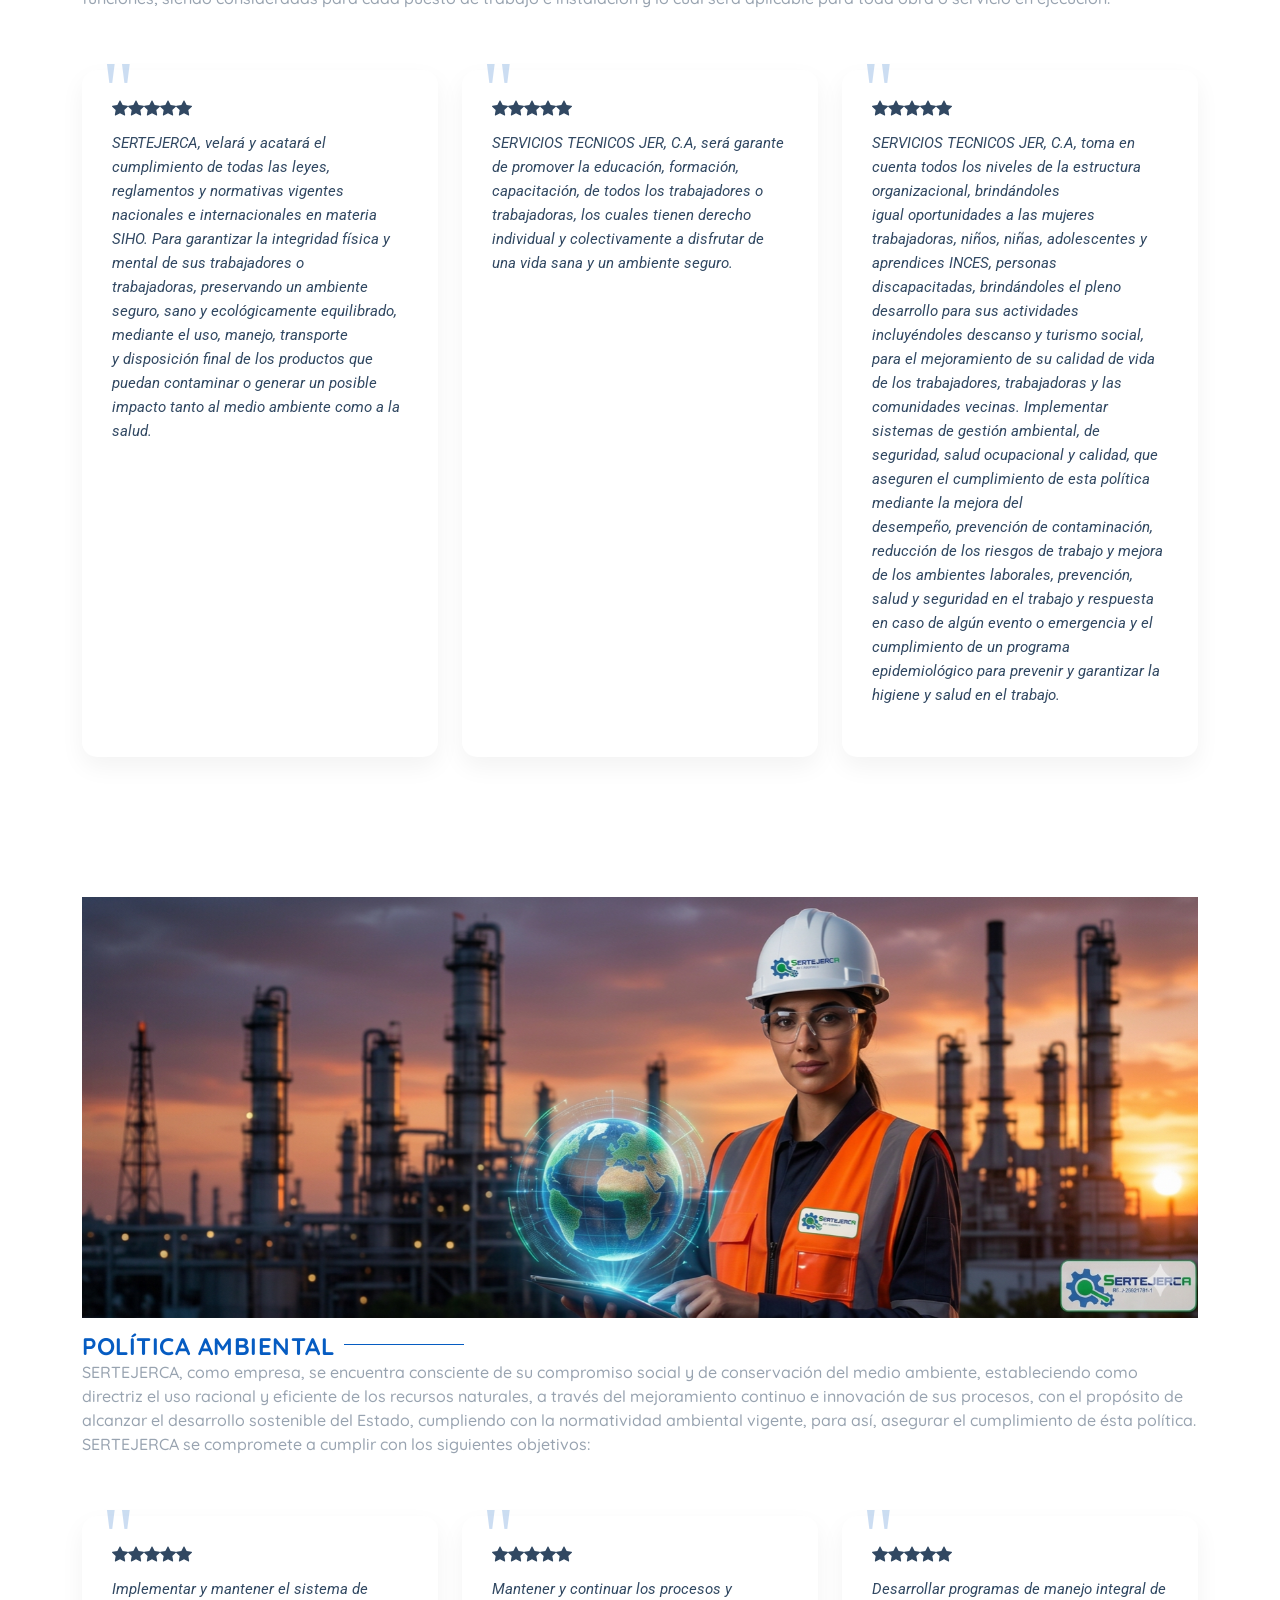
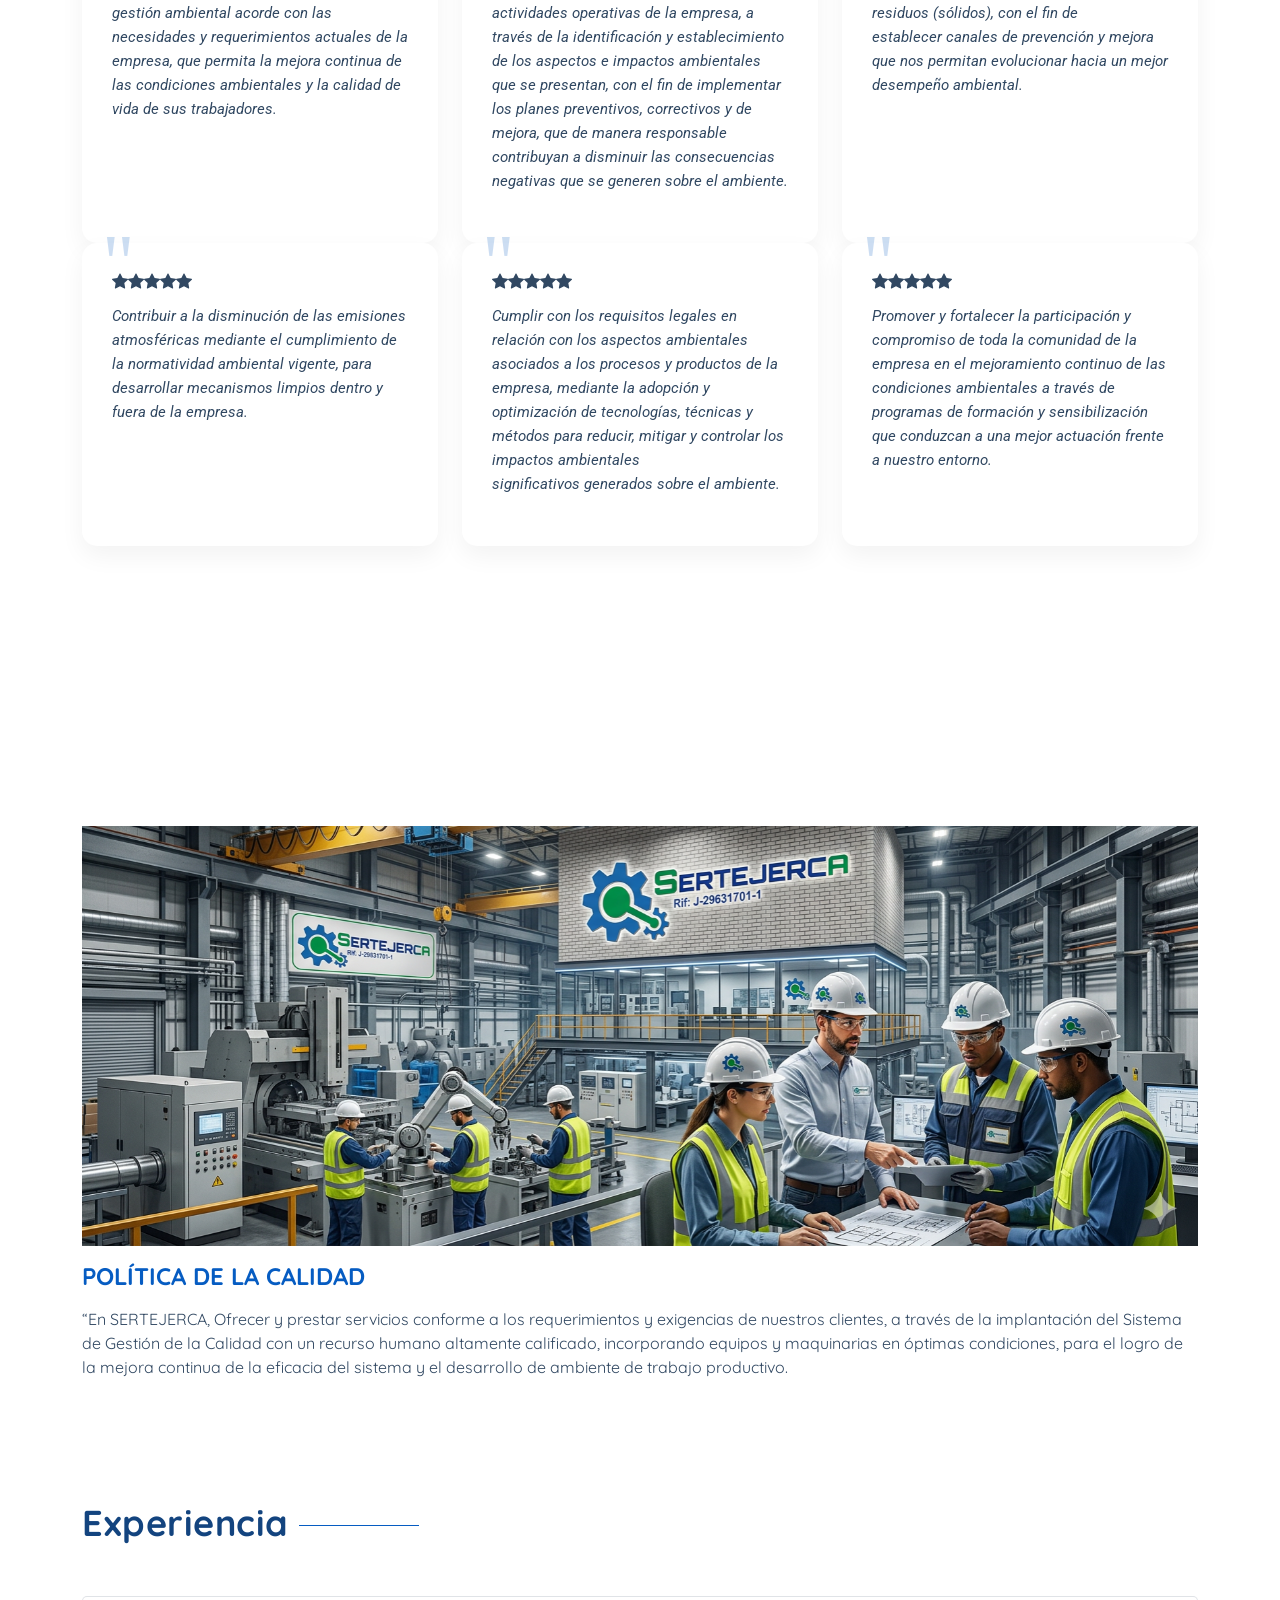
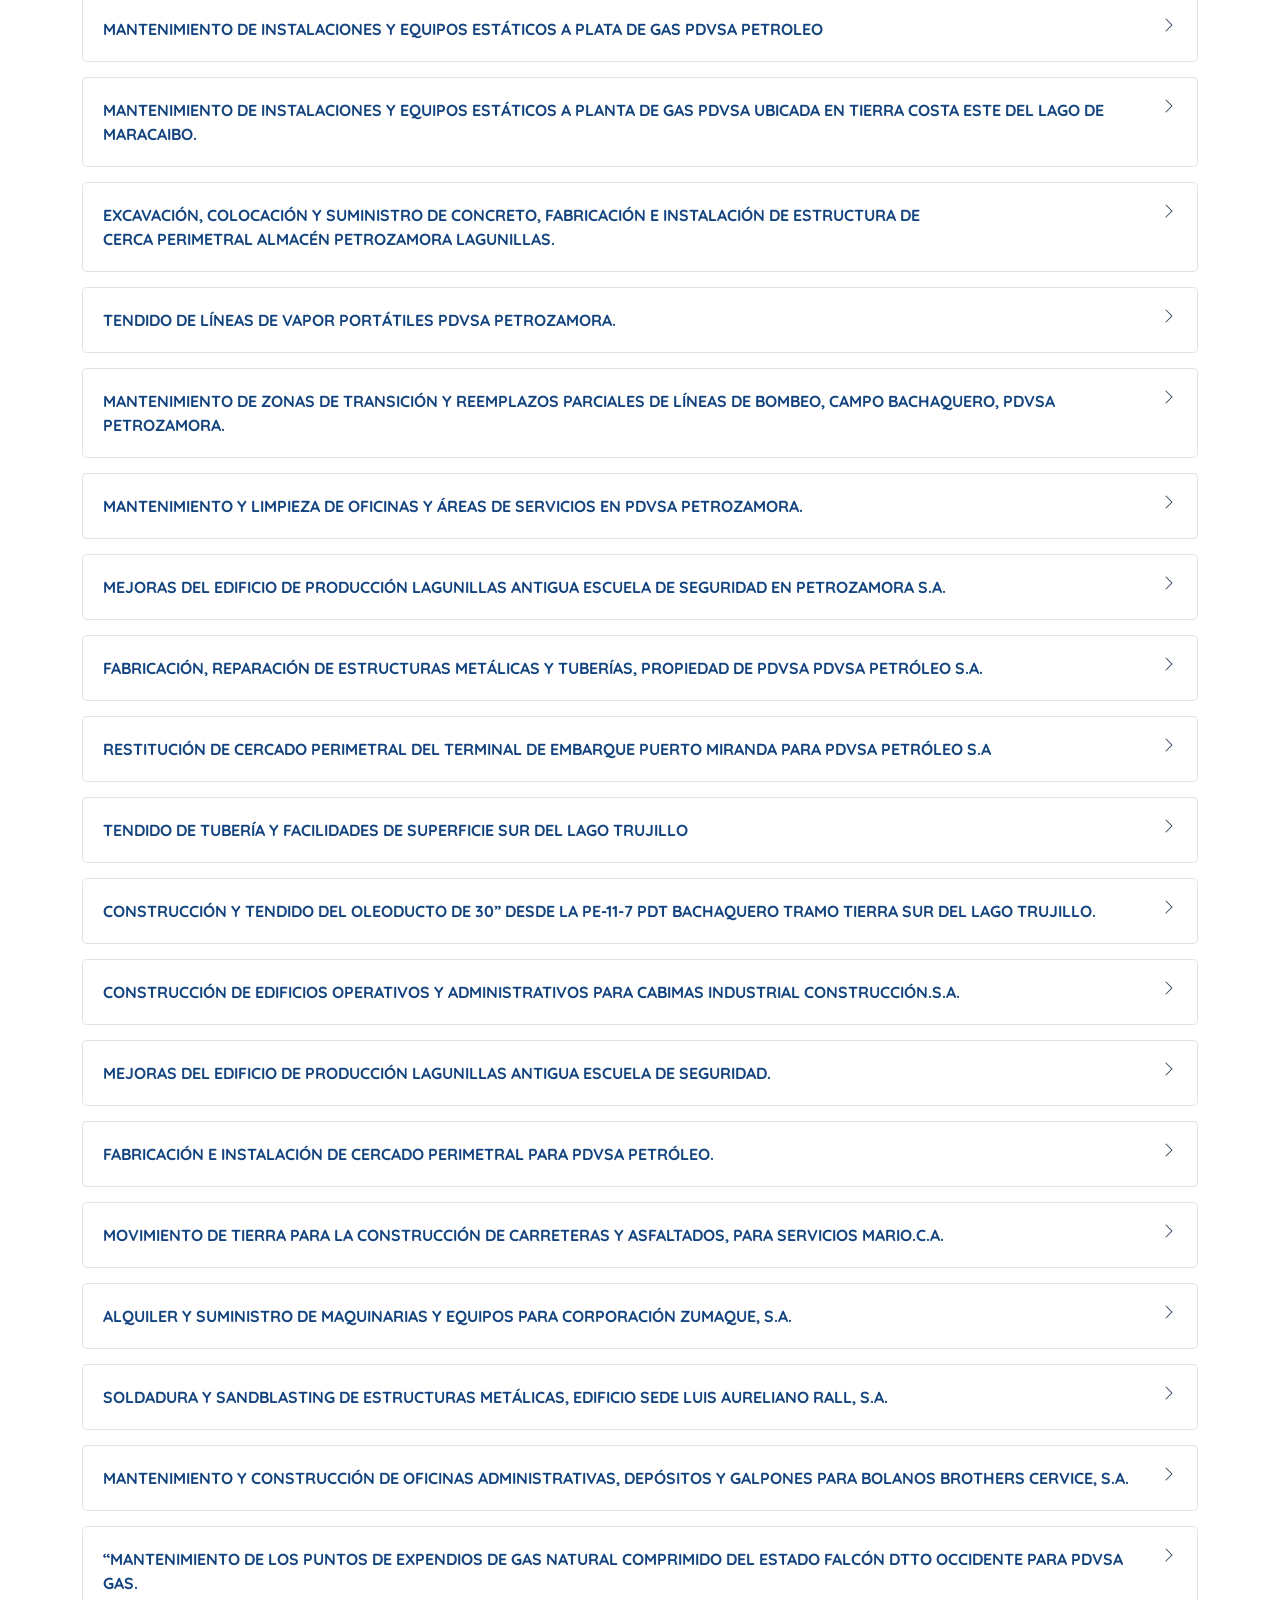
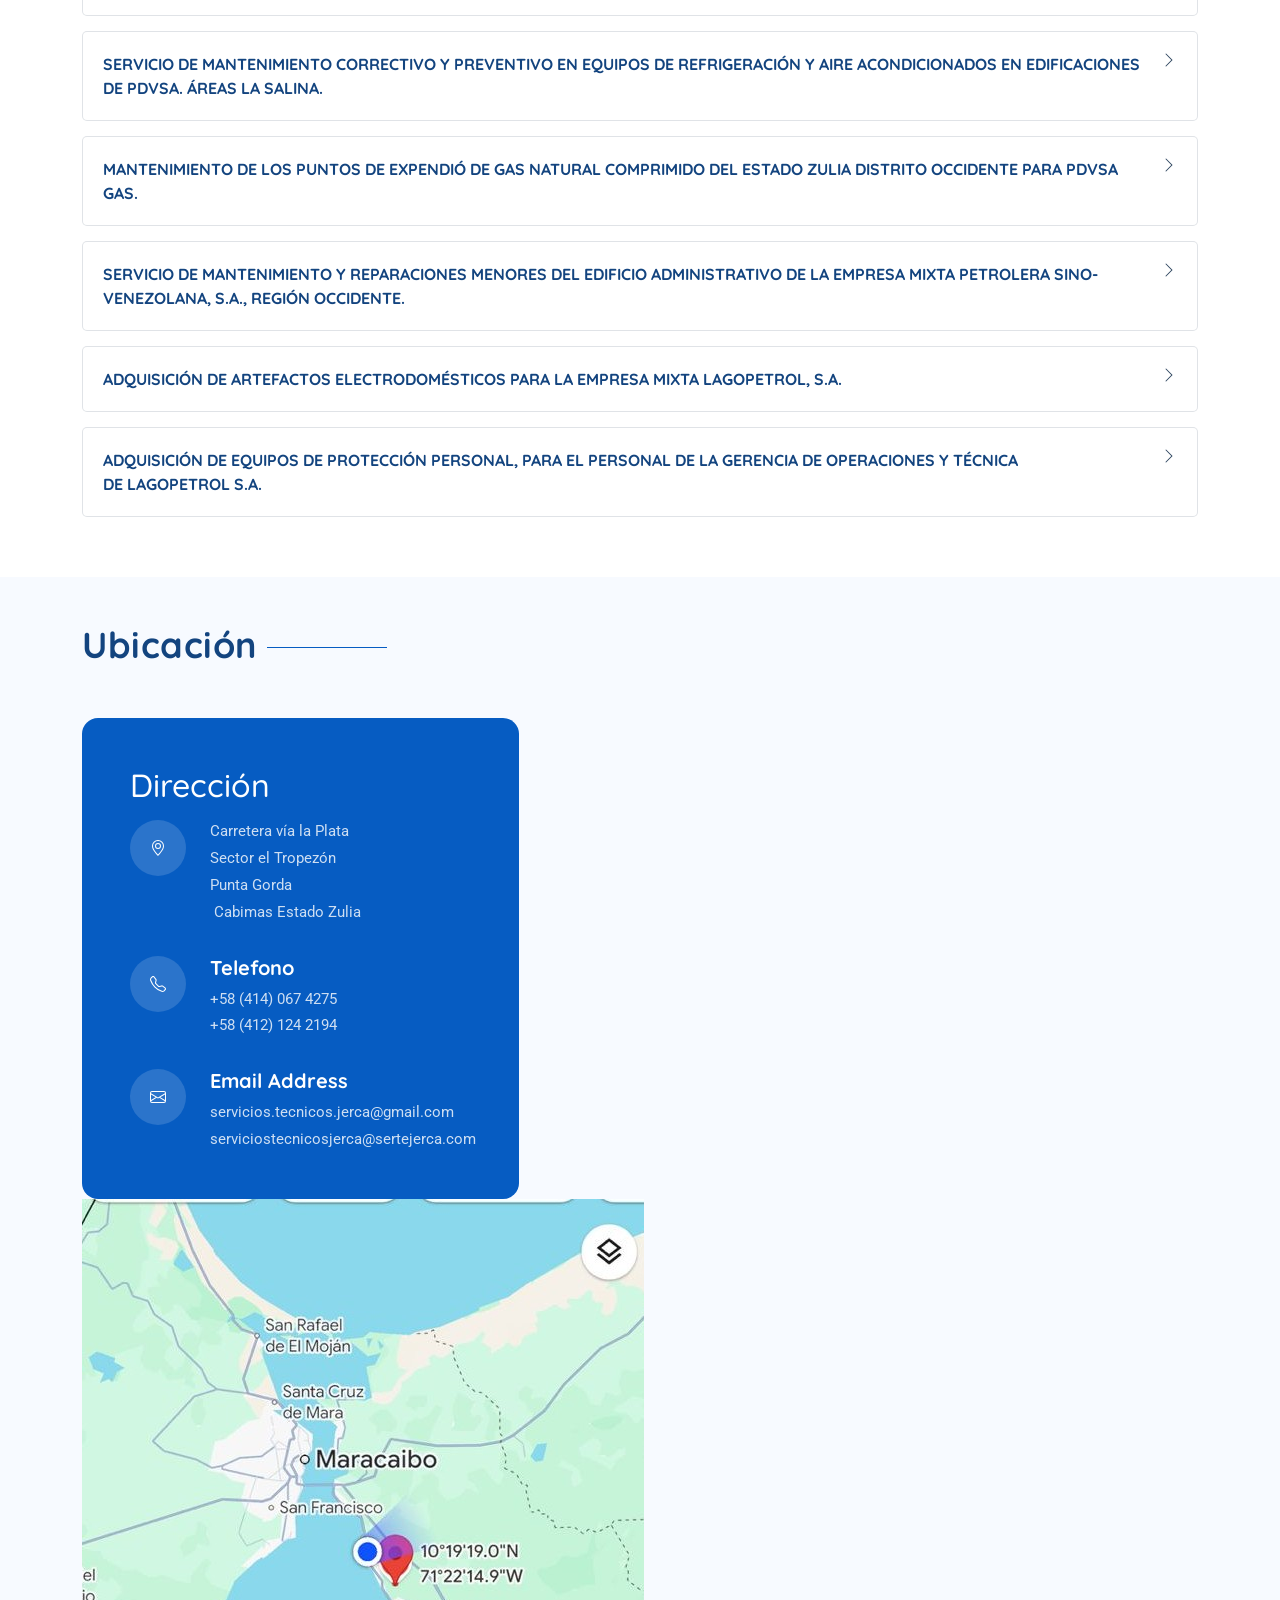
==== commit a8580ce7: "NEW WEBSITE" ====
--- a/index.html
+++ b/index.html
@@ -1,22 +1,265 @@
-<!DOCTYPE html><html data-bs-theme="light" lang="en"><head><meta charset="utf-8"><meta name="viewport" content="width=device-width, initial-scale=1.0, shrink-to-fit=no"><title>Home - Brand</title><link rel="stylesheet" href="assets/bootstrap/css/bootstrap.min.css"><link rel="stylesheet" href="assets/css/styles.min.css"><link rel="stylesheet" href="assets/css/animate.min.min.css"></head><body><header><div class="container"><div class="row"><div class="col-md-12"><nav class="navbar navbar-expand-md bg-dark py-3" data-bs-theme="dark"><div class="container"><a class="navbar-brand d-flex align-items-center" href="index.html"><span class="bs-icon-sm bs-icon-rounded bs-icon-primary d-flex justify-content-center align-items-center me-2 bs-icon"><svg class="bi bi-bezier" xmlns="http://www.w3.org/2000/svg" width="1em" height="1em" fill="currentColor" viewBox="0 0 16 16">
-  <path fill-rule="evenodd" d="M0 10.5A1.5 1.5 0 0 1 1.5 9h1A1.5 1.5 0 0 1 4 10.5v1A1.5 1.5 0 0 1 2.5 13h-1A1.5 1.5 0 0 1 0 11.5zm1.5-.5a.5.5 0 0 0-.5.5v1a.5.5 0 0 0 .5.5h1a.5.5 0 0 0 .5-.5v-1a.5.5 0 0 0-.5-.5zm10.5.5A1.5 1.5 0 0 1 13.5 9h1a1.5 1.5 0 0 1 1.5 1.5v1a1.5 1.5 0 0 1-1.5 1.5h-1a1.5 1.5 0 0 1-1.5-1.5zm1.5-.5a.5.5 0 0 0-.5.5v1a.5.5 0 0 0 .5.5h1a.5.5 0 0 0 .5-.5v-1a.5.5 0 0 0-.5-.5zM6 4.5A1.5 1.5 0 0 1 7.5 3h1A1.5 1.5 0 0 1 10 4.5v1A1.5 1.5 0 0 1 8.5 7h-1A1.5 1.5 0 0 1 6 5.5zM7.5 4a.5.5 0 0 0-.5.5v1a.5.5 0 0 0 .5.5h1a.5.5 0 0 0 .5-.5v-1a.5.5 0 0 0-.5-.5z"></path>
-  <path d="M6 4.5H1.866a1 1 0 1 0 0 1h2.668A6.517 6.517 0 0 0 1.814 9H2.5c.123 0 .244.015.358.043a5.517 5.517 0 0 1 3.185-3.185A1.503 1.503 0 0 1 6 5.5zm3.957 1.358A1.5 1.5 0 0 0 10 5.5v-1h4.134a1 1 0 1 1 0 1h-2.668a6.517 6.517 0 0 1 2.72 3.5H13.5c-.123 0-.243.015-.358.043a5.517 5.517 0 0 0-3.185-3.185z"></path>
-</svg></span><span>HOME</span></a><button class="navbar-toggler" data-bs-toggle="collapse" data-bs-target="#navcol-5"><span class="visually-hidden">Toggle navigation</span><span class="navbar-toggler-icon"></span></button><div class="collapse navbar-collapse" id="navcol-5"><ul class="navbar-nav ms-auto"><li class="nav-item"><a class="nav-link active" href="aboutus.html" style="text-align: center;">Quienes Somos</a></li><li class="nav-item"><a class="nav-link text-center" href="values.html" style="color: var(--bs-light);">Nuestros Valores</a></li><li class="nav-item"><a class="nav-link text-center" href="visionmision.html" style="color: var(--bs-white);">Mision Vision</a></li></ul><a class="btn btn-primary ms-md-2" role="button" href="contacts.html">CONTACTO</a></div></div></nav></div><div class="col-md-12"></div></div></div><div class="container pt-4 pt-xl-5"><div class="row mb-5"><div class="col-md-10 col-lg-8 text-center text-md-start mx-auto"><div class="text-center"><h1 class="display-5 mb-4 heading" style="font-size: 23px;">Servicios&nbsp;<strong>Técnicos&nbsp;Jer, C.A</strong></h1><p style="font-size: 11px;">RIF: J-29631701-1</p><p class="mb-4" style="font-size: 13px;text-align: justify;">SERTEJERCA, una empresa con más de 15 años de experiencia, dedicada a ofrecer servicios especializados en áreas civiles, industriales, petroleras y petroquímicas. Desde 2008 ejecuta proyectos de construcción, mantenimiento, sandblasting, pintura, fabricación metálica, movimiento de tierra y más. Actualmente mantiene contratos activos en mantenimiento preventivo y correctivo, refrigeración, infraestructura civil, inspección y reparación de bombas, servicios a puntos de expendio de gas comprimido y suministro de implementos de seguridad y equipos.</p><img class="bounce animated" src="assets/img/logo.jpeg" width="535" height="151" style="width: 316px;height: 99px;"><div class="d-flex flex-column flex-grow-0 align-items-center"></div></div></div></div></div><div class="container"><div class="row"><div class="col-md-4"><div class="d-flex p-3"><div class="bs-icon-sm bs-icon-rounded bs-icon-primary d-flex flex-shrink-0 justify-content-center align-items-center d-inline-block bs-icon"><svg class="bi bi-book-half" xmlns="http://www.w3.org/2000/svg" width="1em" height="1em" fill="currentColor" viewBox="0 0 16 16">
-  <path d="M8.5 2.687c.654-.689 1.782-.886 3.112-.752 1.234.124 2.503.523 3.388.893v9.923c-.918-.35-2.107-.692-3.287-.81-1.094-.111-2.278-.039-3.213.492V2.687zM8 1.783C7.015.936 5.587.81 4.287.94c-1.514.153-3.042.672-3.994 1.105A.5.5 0 0 0 0 2.5v11a.5.5 0 0 0 .707.455c.882-.4 2.303-.881 3.68-1.02 1.409-.142 2.59.087 3.223.877a.5.5 0 0 0 .78 0c.633-.79 1.814-1.019 3.222-.877 1.378.139 2.8.62 3.681 1.02A.5.5 0 0 0 16 13.5v-11a.5.5 0 0 0-.293-.455c-.952-.433-2.48-.952-3.994-1.105C10.413.809 8.985.936 8 1.783"></path>
-</svg></div><div class="px-2"><p style="font-size: 20px;font-weight: bold;"><a href="qualitypolicy.html">SIHO</a></p></div></div></div><div class="col-md-4"><div class="d-flex p-3"><div class="bs-icon-sm bs-icon-rounded bs-icon-primary d-flex flex-shrink-0 justify-content-center align-items-center d-inline-block bs-icon"><svg class="bi bi-book" xmlns="http://www.w3.org/2000/svg" width="1em" height="1em" fill="currentColor" viewBox="0 0 16 16">
-  <path d="M1 2.828c.885-.37 2.154-.769 3.388-.893 1.33-.134 2.458.063 3.112.752v9.746c-.935-.53-2.12-.603-3.213-.493-1.18.12-2.37.461-3.287.811V2.828zm7.5-.141c.654-.689 1.782-.886 3.112-.752 1.234.124 2.503.523 3.388.893v9.923c-.918-.35-2.107-.692-3.287-.81-1.094-.111-2.278-.039-3.213.492V2.687zM8 1.783C7.015.936 5.587.81 4.287.94c-1.514.153-3.042.672-3.994 1.105A.5.5 0 0 0 0 2.5v11a.5.5 0 0 0 .707.455c.882-.4 2.303-.881 3.68-1.02 1.409-.142 2.59.087 3.223.877a.5.5 0 0 0 .78 0c.633-.79 1.814-1.019 3.222-.877 1.378.139 2.8.62 3.681 1.02A.5.5 0 0 0 16 13.5v-11a.5.5 0 0 0-.293-.455c-.952-.433-2.48-.952-3.994-1.105C10.413.809 8.985.936 8 1.783"></path>
-</svg></div><div class="px-2"><p style="font-size: 20px;font-weight: bold;"><a href="policyenviroment.html">AMBIENTE</a></p></div></div></div><div class="col-md-4"><div class="d-flex p-3"><div class="bs-icon-sm bs-icon-rounded bs-icon-primary d-flex flex-shrink-0 justify-content-center align-items-center d-inline-block bs-icon"><svg class="bi bi-bell" xmlns="http://www.w3.org/2000/svg" width="1em" height="1em" fill="currentColor" viewBox="0 0 16 16">
-  <path d="M8 16a2 2 0 0 0 2-2H6a2 2 0 0 0 2 2M8 1.918l-.797.161A4.002 4.002 0 0 0 4 6c0 .628-.134 2.197-.459 3.742-.16.767-.376 1.566-.663 2.258h10.244c-.287-.692-.502-1.49-.663-2.258C12.134 8.197 12 6.628 12 6a4.002 4.002 0 0 0-3.203-3.92L8 1.917zM14.22 12c.223.447.481.801.78 1H1c.299-.199.557-.553.78-1C2.68 10.2 3 6.88 3 6c0-2.42 1.72-4.44 4.005-4.901a1 1 0 1 1 1.99 0A5.002 5.002 0 0 1 13 6c0 .88.32 4.2 1.22 6"></path>
-</svg></div><div class="px-2"><p style="font-weight: bold;font-size: 20px;"><a href="policyIeHO.html">CALIDAD</a></p></div></div></div></div></div><div class="container py-4 py-xl-5"><div class="row mb-0"><div class="col-md-8 col-xl-6 text-center mx-auto"><h2 class="mt-3" style="font-size: 23px;color: var(--bs-blue);font-weight: bold;">NUESTROS PROYECTOS y CAPACIDADES<br><br></h2></div></div></div><div class="container"><div class="row"><div class="col-md-3"><p style="font-size: 19px;font-weight: bold;text-align: center;color: var(--bs-warning);"><a href="workdone.html"><strong><span style="color: rgb(35, 48, 40);">ACTIVIDADES REALIZADAS POR LA EMPRESA</span></strong></a></p></div><div class="col-md-3"><p style="font-size: 19px;font-weight: bold;text-align: center;color: var(--bs-blue);"><a href="contractsinprogress.html"><strong><span style="color: rgb(35, 48, 40);">CONTRATOS EN EJECUCIÓN POR LA EMPRESA</span></strong></a></p></div><div class="col-md-3"><p class="mt-3" style="font-size: 19px;font-weight: bold;text-align: center;"><a href="equipmentandmachine.html">EQUIPOS Y MAQUINARIA</a></p></div><div class="col-md-3"><p class="mt-3" style="font-size: 19px;font-weight: bold;text-align: center;color: var(--bs-blue);"><a href="worksexecuted.html"><strong><span style="color: rgb(35, 48, 40);">OBRAS EJECUTADAS</span></strong></a></p></div></div></div><div class="container d-flex flex-column justify-content-between align-items-center flex-lg-row" style="font-size: 11px;"><div class="text-center text-lg-start mb-5 mb-lg-0"></div><div class="text-center text-lg-end"><ul class="nav d-flex justify-content-center mb-1"><li class="nav-item"><a class="nav-link active fw-bold link-body-emphasis" href="index.html">Home</a></li><li class="nav-item"><a class="nav-link fw-bold link-body-emphasis" href="aboutus.html" style="font-size: 14px;">Quienes somos</a></li><li class="nav-item"><a class="nav-link fw-bold link-body-emphasis" href="values.html" style="font-size: 14px;">Nuestros Valores</a></li><li class="nav-item"><a class="nav-link fw-bold link-body-emphasis" href="visionmision.html" style="font-size: 14px;">Misión Visión</a></li><li class="nav-item"><a class="nav-link fw-bold link-body-emphasis pe-0" href="contacts.html" style="font-size: 14px;">Contact</a></li></ul><p class="text-muted mb-2" style="font-size: 11px;">Copyright ©&nbsp;Developed by Enterprise Cloud Solutions Group, Connecticut, USA, 2026<br><br></p><div class="fs-4 d-flex justify-content-center align-items-center gap-2 justify-content-lg-end mb-lg-2"><a class="link-body-emphasis" href="#"><svg class="icon icon-tabler icon-tabler-brand-instagram" xmlns="http://www.w3.org/2000/svg" width="1em" height="1em" viewBox="0 0 24 24" stroke-width="2" stroke="currentColor" fill="none" stroke-linecap="round" stroke-linejoin="round">
-  <path stroke="none" d="M0 0h24v24H0z" fill="none"></path>
-  <path d="M4 4m0 4a4 4 0 0 1 4 -4h8a4 4 0 0 1 4 4v8a4 4 0 0 1 -4 4h-8a4 4 0 0 1 -4 -4z"></path>
-  <path d="M12 12m-3 0a3 3 0 1 0 6 0a3 3 0 1 0 -6 0"></path>
-  <path d="M16.5 7.5l0 .01"></path>
-</svg></a><a class="link-body-emphasis" href="#"><svg class="icon icon-tabler icon-tabler-brand-x" xmlns="http://www.w3.org/2000/svg" width="1em" height="1em" viewBox="0 0 24 24" stroke-width="2" stroke="currentColor" fill="none" stroke-linecap="round" stroke-linejoin="round">
-  <path stroke="none" d="M0 0h24v24H0z" fill="none"></path>
-  <path d="M4 4l11.733 16h4.267l-11.733 -16z"></path>
-  <path d="M4 20l6.768 -6.768m2.46 -2.46l6.772 -6.772"></path>
-</svg></a><a class="link-body-emphasis" href="#"><svg class="icon icon-tabler icon-tabler-brand-tiktok" xmlns="http://www.w3.org/2000/svg" width="1em" height="1em" viewBox="0 0 24 24" stroke-width="2" stroke="currentColor" fill="none" stroke-linecap="round" stroke-linejoin="round">
-  <path stroke="none" d="M0 0h24v24H0z" fill="none"></path>
-  <path d="M21 7.917v4.034a9.948 9.948 0 0 1 -5 -1.951v4.5a6.5 6.5 0 1 1 -8 -6.326v4.326a2.5 2.5 0 1 0 4 2v-11.5h4.083a6.005 6.005 0 0 0 4.917 4.917z"></path>
-</svg></a></div></div></div></header><footer class="bg-body-tertiary mt-5 py-5"></footer><script src="assets/bootstrap/js/bootstrap.min.js"></script><script src="assets/js/script.min.js"></script></body></html>+<!DOCTYPE html><html data-bs-theme="light" lang="en"><head><meta charset="utf-8"><meta name="viewport" content="width=device-width, initial-scale=1.0, shrink-to-fit=no"><title>Index - Style Bootstrap Template</title><meta name="description" content=""><meta name="keywords" content="">
+			<script type="application/ld+json">{"@context":"http://schema.org","@type":"WebSite","name":"Sevicios Tecnicos Jer. C.A","url":"https://www.sertejerca.com"}</script><link rel="stylesheet" href="assets/bootstrap/css/bootstrap.min.css"><link rel="stylesheet" href="assets/css/styles.min.css"></head><body class="index-page"><header class="d-flex align-items-center mb-0 pb-4 header fixed-top" id="header"><div class="container-fluid position-relative d-flex justify-content-between align-items-center"><a class="d-flex align-items-center logo" href="index.html"></a><nav id="navmenu" class="navmenu"><div class="profile-img"><img class="img-fluid rounded-circle" src="assets/img/profile/Designer.png" alt=""></div><a class="d-flex justify-content-center align-items-center logo active" href="index.html"><h1 class="sitename">Alex Smith</h1></a><div class="text-center social-links"><a href="#" class="twitter"><svg class="bi bi-twitter-x" xmlns="http://www.w3.org/2000/svg" width="1em" height="1em" fill="currentColor" viewBox="0 0 16 16">
+  <path d="M12.6.75h2.454l-5.36 6.142L16 15.25h-4.937l-3.867-5.07-4.425 5.07H.316l5.733-6.57L0 .75h5.063l3.495 4.633L12.601.75Zm-.86 13.028h1.36L4.323 2.145H2.865l8.875 11.633Z"></path>
+</svg></a><a href="#" class="facebook"><svg class="bi bi-facebook" xmlns="http://www.w3.org/2000/svg" width="1em" height="1em" fill="currentColor" viewBox="0 0 16 16">
+  <path d="M16 8.049c0-4.446-3.582-8.05-8-8.05C3.58 0-.002 3.603-.002 8.05c0 4.017 2.926 7.347 6.75 7.951v-5.625h-2.03V8.05H6.75V6.275c0-2.017 1.195-3.131 3.022-3.131.876 0 1.791.157 1.791.157v1.98h-1.009c-.993 0-1.303.621-1.303 1.258v1.51h2.218l-.354 2.326H9.25V16c3.824-.604 6.75-3.934 6.75-7.951"></path>
+</svg></a><a href="#" class="instagram"><svg class="bi bi-instagram" xmlns="http://www.w3.org/2000/svg" width="1em" height="1em" fill="currentColor" viewBox="0 0 16 16">
+  <path d="M8 0C5.829 0 5.556.01 4.703.048 3.85.088 3.269.222 2.76.42a3.917 3.917 0 0 0-1.417.923A3.927 3.927 0 0 0 .42 2.76C.222 3.268.087 3.85.048 4.7.01 5.555 0 5.827 0 8.001c0 2.172.01 2.444.048 3.297.04.852.174 1.433.372 1.942.205.526.478.972.923 1.417.444.445.89.719 1.416.923.51.198 1.09.333 1.942.372C5.555 15.99 5.827 16 8 16s2.444-.01 3.298-.048c.851-.04 1.434-.174 1.943-.372a3.916 3.916 0 0 0 1.416-.923c.445-.445.718-.891.923-1.417.197-.509.332-1.09.372-1.942C15.99 10.445 16 10.173 16 8s-.01-2.445-.048-3.299c-.04-.851-.175-1.433-.372-1.941a3.926 3.926 0 0 0-.923-1.417A3.911 3.911 0 0 0 13.24.42c-.51-.198-1.092-.333-1.943-.372C10.443.01 10.172 0 7.998 0h.003zm-.717 1.442h.718c2.136 0 2.389.007 3.232.046.78.035 1.204.166 1.486.275.373.145.64.319.92.599.28.28.453.546.598.92.11.281.24.705.275 1.485.039.843.047 1.096.047 3.231s-.008 2.389-.047 3.232c-.035.78-.166 1.203-.275 1.485a2.47 2.47 0 0 1-.599.919c-.28.28-.546.453-.92.598-.28.11-.704.24-1.485.276-.843.038-1.096.047-3.232.047s-2.39-.009-3.233-.047c-.78-.036-1.203-.166-1.485-.276a2.478 2.478 0 0 1-.92-.598 2.48 2.48 0 0 1-.6-.92c-.109-.281-.24-.705-.275-1.485-.038-.843-.046-1.096-.046-3.233 0-2.136.008-2.388.046-3.231.036-.78.166-1.204.276-1.486.145-.373.319-.64.599-.92.28-.28.546-.453.92-.598.282-.11.705-.24 1.485-.276.738-.034 1.024-.044 2.515-.045v.002zm4.988 1.328a.96.96 0 1 0 0 1.92.96.96 0 0 0 0-1.92zm-4.27 1.122a4.109 4.109 0 1 0 0 8.217 4.109 4.109 0 0 0 0-8.217zm0 1.441a2.667 2.667 0 1 1 0 5.334 2.667 2.667 0 0 1 0-5.334"></path>
+</svg></a><a href="#" class="google-plus"><svg class="bi bi-skype" xmlns="http://www.w3.org/2000/svg" width="1em" height="1em" fill="currentColor" viewBox="0 0 16 16">
+  <path d="M4.671 0c.88 0 1.733.247 2.468.702a7.423 7.423 0 0 1 6.02 2.118 7.372 7.372 0 0 1 2.167 5.215c0 .344-.024.687-.072 1.026a4.662 4.662 0 0 1 .6 2.281 4.645 4.645 0 0 1-1.37 3.294A4.673 4.673 0 0 1 11.18 16c-.84 0-1.658-.226-2.37-.644a7.423 7.423 0 0 1-6.114-2.107A7.374 7.374 0 0 1 .529 8.035c0-.363.026-.724.08-1.081a4.644 4.644 0 0 1 .76-5.59A4.68 4.68 0 0 1 4.67 0zm.447 7.01c.18.309.43.572.729.769a7.07 7.07 0 0 0 1.257.653c.492.205.873.38 1.145.523.229.112.437.264.615.448.135.142.21.331.21.528a.872.872 0 0 1-.335.723c-.291.196-.64.289-.99.264a2.618 2.618 0 0 1-1.048-.206 11.44 11.44 0 0 1-.532-.253 1.284 1.284 0 0 0-.587-.15.717.717 0 0 0-.501.176.63.63 0 0 0-.195.491.796.796 0 0 0 .148.482 1.2 1.2 0 0 0 .456.354 5.113 5.113 0 0 0 2.212.419 4.554 4.554 0 0 0 1.624-.265 2.296 2.296 0 0 0 1.08-.801c.267-.39.402-.855.386-1.327a2.09 2.09 0 0 0-.279-1.101 2.53 2.53 0 0 0-.772-.792A7.198 7.198 0 0 0 8.486 7.3a1.05 1.05 0 0 0-.145-.058 18.182 18.182 0 0 1-1.013-.447 1.827 1.827 0 0 1-.54-.387.727.727 0 0 1-.2-.508.805.805 0 0 1 .385-.723 1.76 1.76 0 0 1 .968-.247c.26-.003.52.03.772.096.274.079.542.177.802.293.105.049.22.075.336.076a.6.6 0 0 0 .453-.19.69.69 0 0 0 .18-.496.717.717 0 0 0-.17-.476 1.374 1.374 0 0 0-.556-.354 3.69 3.69 0 0 0-.708-.183 5.963 5.963 0 0 0-1.022-.078 4.53 4.53 0 0 0-1.536.258 2.71 2.71 0 0 0-1.174.784 1.91 1.91 0 0 0-.45 1.287c-.01.37.076.736.25 1.063z"></path>
+</svg></a><a href="#" class="linkedin"><svg class="bi bi-linkedin" xmlns="http://www.w3.org/2000/svg" width="1em" height="1em" fill="currentColor" viewBox="0 0 16 16">
+  <path d="M0 1.146C0 .513.526 0 1.175 0h13.65C15.474 0 16 .513 16 1.146v13.708c0 .633-.526 1.146-1.175 1.146H1.175C.526 16 0 15.487 0 14.854V1.146zm4.943 12.248V6.169H2.542v7.225h2.401m-1.2-8.212c.837 0 1.358-.554 1.358-1.248-.015-.709-.52-1.248-1.342-1.248-.822 0-1.359.54-1.359 1.248 0 .694.521 1.248 1.327 1.248h.016zm4.908 8.212V9.359c0-.216.016-.432.08-.586.173-.431.568-.878 1.232-.878.869 0 1.216.662 1.216 1.634v3.865h2.401V9.25c0-2.22-1.184-3.252-2.764-3.252-1.274 0-1.845.7-2.165 1.193v.025h-.016a5.54 5.54 0 0 1 .016-.025V6.169h-2.4c.03.678 0 7.225 0 7.225h2.4"></path>
+</svg></a></div><ul><li><a href="#hero">Home</a></li><li><a href="#about">Nosotros</a></li><li><a href="#resume">Nuestros Valores</a></li><li><a href="#services">Servicios</a></li><li><a href="#portfolio">Portafolio</a></li><li><a href="#testimonials">SIHO</a></li><li><a href="#skills">GESTIÓN DE CALIDAD</a></li><li><a href="#faq">EXPERIENCIA</a></li><li><a href="#contact">CONTACTANOS</a></li></ul><svg class="bi bi-list d-xl-none mobile-nav-toggle" xmlns="http://www.w3.org/2000/svg" width="1em" height="1em" fill="currentColor" viewBox="0 0 16 16">
+  <path fill-rule="evenodd" d="M2.5 12a.5.5 0 0 1 .5-.5h10a.5.5 0 0 1 0 1H3a.5.5 0 0 1-.5-.5m0-4a.5.5 0 0 1 .5-.5h10a.5.5 0 0 1 0 1H3a.5.5 0 0 1-.5-.5m0-4a.5.5 0 0 1 .5-.5h10a.5.5 0 0 1 0 1H3a.5.5 0 0 1-.5-.5"></path>
+</svg></nav></div></header><main class="main"><section class="pt-6 hero section" id="hero"><div class="container"><div class="row g-0 align-items-center mt-0 pt-0"><div class="col-lg-6 hero-content" data-aos="fade-right" data-aos-delay="100"><div class="content-wrapper"><h1 class="hero-title"><img class="img-fluid" width="1389" height="585" src="assets/img/Artboard%206.png" style="width: 213px;">&nbsp;&nbsp;</h1><p class="lead" style="text-align: justify;"><span class="typed" data-typed-items="Experiencia, Solidez, Confianza, Innovación" style="color: var(--accent-color);font-size: 40px;font-weight: bold;"></span></p><p class="lead" style="text-align: justify;">Con más de <strong>18 años de experiencia</strong>, SERTEJERCA se posiciona como una empresa sólida y confiable en los sectores <strong>civil, industrial, petrolero y petroquímico</strong>, ejecutando proyectos de alta complejidad con estándares de seguridad, calidad y eficiencia.</p><div data-aos="fade-up" data-aos-delay="200" class="hero-stats"><div class="stat-item"><span class="purecounter" data-purecounter-start="0" data-purecounter-end="35" data-purecounter-duration="2">0</span><span class="stat-label">+Proyectos Completedos</span></div><div class="stat-item"><span class="purecounter" data-purecounter-start="0" data-purecounter-end="18" data-purecounter-duration="2">0</span><span class="stat-label">+Años Experiencia</span></div><div class="stat-item"><span class="purecounter" data-purecounter-start="0" data-purecounter-end="250" data-purecounter-duration="2">0</span><span class="stat-label">+Clientes Satisfechos</span></div></div><img class="img-fluid" width="860" height="713" src="assets/img/mapa.png" style="width: 148px;"><div data-aos="fade-up" data-aos-delay="300" class="hero-actions"><a class="btn btn-primary" role="button" href="#contact">CONTACTANOS</a></div><div data-aos="fade-up" data-aos-delay="400" class="social-links"><a href="#"><svg class="bi bi-twitter" xmlns="http://www.w3.org/2000/svg" width="1em" height="1em" fill="currentColor" viewBox="0 0 16 16">
+  <path d="M5.026 15c6.038 0 9.341-5.003 9.341-9.334 0-.14 0-.282-.006-.422A6.685 6.685 0 0 0 16 3.542a6.658 6.658 0 0 1-1.889.518 3.301 3.301 0 0 0 1.447-1.817 6.533 6.533 0 0 1-2.087.793A3.286 3.286 0 0 0 7.875 6.03a9.325 9.325 0 0 1-6.767-3.429 3.289 3.289 0 0 0 1.018 4.382A3.323 3.323 0 0 1 .64 6.575v.045a3.288 3.288 0 0 0 2.632 3.218 3.203 3.203 0 0 1-.865.115 3.23 3.23 0 0 1-.614-.057 3.283 3.283 0 0 0 3.067 2.277A6.588 6.588 0 0 1 .78 13.58a6.32 6.32 0 0 1-.78-.045A9.344 9.344 0 0 0 5.026 15"></path>
+</svg></a><a href="#"><svg class="bi bi-linkedin" xmlns="http://www.w3.org/2000/svg" width="1em" height="1em" fill="currentColor" viewBox="0 0 16 16">
+  <path d="M0 1.146C0 .513.526 0 1.175 0h13.65C15.474 0 16 .513 16 1.146v13.708c0 .633-.526 1.146-1.175 1.146H1.175C.526 16 0 15.487 0 14.854V1.146zm4.943 12.248V6.169H2.542v7.225h2.401m-1.2-8.212c.837 0 1.358-.554 1.358-1.248-.015-.709-.52-1.248-1.342-1.248-.822 0-1.359.54-1.359 1.248 0 .694.521 1.248 1.327 1.248h.016zm4.908 8.212V9.359c0-.216.016-.432.08-.586.173-.431.568-.878 1.232-.878.869 0 1.216.662 1.216 1.634v3.865h2.401V9.25c0-2.22-1.184-3.252-2.764-3.252-1.274 0-1.845.7-2.165 1.193v.025h-.016a5.54 5.54 0 0 1 .016-.025V6.169h-2.4c.03.678 0 7.225 0 7.225h2.4"></path>
+</svg></a><a href="#"><svg class="bi bi-github" xmlns="http://www.w3.org/2000/svg" width="1em" height="1em" fill="currentColor" viewBox="0 0 16 16">
+  <path d="M8 0C3.58 0 0 3.58 0 8c0 3.54 2.29 6.53 5.47 7.59.4.07.55-.17.55-.38 0-.19-.01-.82-.01-1.49-2.01.37-2.53-.49-2.69-.94-.09-.23-.48-.94-.82-1.13-.28-.15-.68-.52-.01-.53.63-.01 1.08.58 1.23.82.72 1.21 1.87.87 2.33.66.07-.52.28-.87.51-1.07-1.78-.2-3.64-.89-3.64-3.95 0-.87.31-1.59.82-2.15-.08-.2-.36-1.02.08-2.12 0 0 .67-.21 2.2.82.64-.18 1.32-.27 2-.27.68 0 1.36.09 2 .27 1.53-1.04 2.2-.82 2.2-.82.44 1.1.16 1.92.08 2.12.51.56.82 1.27.82 2.15 0 3.07-1.87 3.75-3.65 3.95.29.25.54.73.54 1.48 0 1.07-.01 1.93-.01 2.2 0 .21.15.46.55.38A8.012 8.012 0 0 0 16 8c0-4.42-3.58-8-8-8"></path>
+</svg></a><a href="#"><svg class="bi bi-instagram" xmlns="http://www.w3.org/2000/svg" width="1em" height="1em" fill="currentColor" viewBox="0 0 16 16">
+  <path d="M8 0C5.829 0 5.556.01 4.703.048 3.85.088 3.269.222 2.76.42a3.917 3.917 0 0 0-1.417.923A3.927 3.927 0 0 0 .42 2.76C.222 3.268.087 3.85.048 4.7.01 5.555 0 5.827 0 8.001c0 2.172.01 2.444.048 3.297.04.852.174 1.433.372 1.942.205.526.478.972.923 1.417.444.445.89.719 1.416.923.51.198 1.09.333 1.942.372C5.555 15.99 5.827 16 8 16s2.444-.01 3.298-.048c.851-.04 1.434-.174 1.943-.372a3.916 3.916 0 0 0 1.416-.923c.445-.445.718-.891.923-1.417.197-.509.332-1.09.372-1.942C15.99 10.445 16 10.173 16 8s-.01-2.445-.048-3.299c-.04-.851-.175-1.433-.372-1.941a3.926 3.926 0 0 0-.923-1.417A3.911 3.911 0 0 0 13.24.42c-.51-.198-1.092-.333-1.943-.372C10.443.01 10.172 0 7.998 0h.003zm-.717 1.442h.718c2.136 0 2.389.007 3.232.046.78.035 1.204.166 1.486.275.373.145.64.319.92.599.28.28.453.546.598.92.11.281.24.705.275 1.485.039.843.047 1.096.047 3.231s-.008 2.389-.047 3.232c-.035.78-.166 1.203-.275 1.485a2.47 2.47 0 0 1-.599.919c-.28.28-.546.453-.92.598-.28.11-.704.24-1.485.276-.843.038-1.096.047-3.232.047s-2.39-.009-3.233-.047c-.78-.036-1.203-.166-1.485-.276a2.478 2.478 0 0 1-.92-.598 2.48 2.48 0 0 1-.6-.92c-.109-.281-.24-.705-.275-1.485-.038-.843-.046-1.096-.046-3.233 0-2.136.008-2.388.046-3.231.036-.78.166-1.204.276-1.486.145-.373.319-.64.599-.92.28-.28.546-.453.92-.598.282-.11.705-.24 1.485-.276.738-.034 1.024-.044 2.515-.045v.002zm4.988 1.328a.96.96 0 1 0 0 1.92.96.96 0 0 0 0-1.92zm-4.27 1.122a4.109 4.109 0 1 0 0 8.217 4.109 4.109 0 0 0 0-8.217zm0 1.441a2.667 2.667 0 1 1 0 5.334 2.667 2.667 0 0 1 0-5.334"></path>
+</svg></a></div></div></div><div class="col-lg-6 hero-image" data-aos="fade-left" data-aos-delay="200"><div class="image-container"><div class="floating-elements"><div data-aos="zoom-in" data-aos-delay="300" class="floating-card card-1"><svg class="bi bi-building-fill-exclamation" xmlns="http://www.w3.org/2000/svg" width="1em" height="1em" fill="currentColor" viewBox="0 0 16 16">
+  <path d="M2 1a1 1 0 0 1 1-1h10a1 1 0 0 1 1 1v7.256A4.493 4.493 0 0 0 12.5 8a4.493 4.493 0 0 0-3.59 1.787A.498.498 0 0 0 9 9.5v-1a.5.5 0 0 0-.5-.5h-1a.5.5 0 0 0-.5.5v1a.5.5 0 0 0 .5.5h1a.5.5 0 0 0 .39-.187A4.476 4.476 0 0 0 8.027 12H6.5a.5.5 0 0 0-.5.5V16H3a1 1 0 0 1-1-1zm2 1.5v1a.5.5 0 0 0 .5.5h1a.5.5 0 0 0 .5-.5v-1a.5.5 0 0 0-.5-.5h-1a.5.5 0 0 0-.5.5m3 0v1a.5.5 0 0 0 .5.5h1a.5.5 0 0 0 .5-.5v-1a.5.5 0 0 0-.5-.5h-1a.5.5 0 0 0-.5.5m3.5-.5a.5.5 0 0 0-.5.5v1a.5.5 0 0 0 .5.5h1a.5.5 0 0 0 .5-.5v-1a.5.5 0 0 0-.5-.5zM4 5.5v1a.5.5 0 0 0 .5.5h1a.5.5 0 0 0 .5-.5v-1a.5.5 0 0 0-.5-.5h-1a.5.5 0 0 0-.5.5M7.5 5a.5.5 0 0 0-.5.5v1a.5.5 0 0 0 .5.5h1a.5.5 0 0 0 .5-.5v-1a.5.5 0 0 0-.5-.5zm2.5.5v1a.5.5 0 0 0 .5.5h1a.5.5 0 0 0 .5-.5v-1a.5.5 0 0 0-.5-.5h-1a.5.5 0 0 0-.5.5M4.5 8a.5.5 0 0 0-.5.5v1a.5.5 0 0 0 .5.5h1a.5.5 0 0 0 .5-.5v-1a.5.5 0 0 0-.5-.5z"></path>
+  <path d="M16 12.5a3.5 3.5 0 1 1-7 0 3.5 3.5 0 0 1 7 0m-3.5-2a.5.5 0 0 0-.5.5v1.5a.5.5 0 0 0 1 0V11a.5.5 0 0 0-.5-.5m0 4a.5.5 0 1 0 0-1 .5.5 0 0 0 0 1"></path>
+</svg><span><span style="font-weight: normal !important;">Obras Civiles</span></span></div><div data-aos="zoom-in" data-aos-delay="400" class="floating-card card-2"><svg class="bi bi-wrench-adjustable-circle" xmlns="http://www.w3.org/2000/svg" width="1em" height="1em" fill="currentColor" viewBox="0 0 16 16">
+  <path d="M12.496 8a4.491 4.491 0 0 1-1.703 3.526L9.497 8.5l2.959-1.11c.027.2.04.403.04.61Z"></path>
+  <path d="M16 8A8 8 0 1 1 0 8a8 8 0 0 1 16 0m-1 0a7 7 0 1 0-13.202 3.249l1.988-1.657a4.5 4.5 0 0 1 7.537-4.623L7.497 6.5l1 2.5 1.333 3.11c-.56.251-1.18.39-1.833.39a4.49 4.49 0 0 1-1.592-.29L4.747 14.2A7 7 0 0 0 15 8m-8.295.139a.25.25 0 0 0-.288-.376l-1.5.5.159.474.808-.27-.595.894a.25.25 0 0 0 .287.376l.808-.27-.595.894a.25.25 0 0 0 .287.376l1.5-.5-.159-.474-.808.27.596-.894a.25.25 0 0 0-.288-.376l-.808.27.596-.894Z"></path>
+</svg><span><span style="font-weight: normal !important;">Servicios Petroleros</span></span></div><div data-aos="zoom-in" data-aos-delay="500" class="floating-card card-3"><svg class="bi bi-lightbulb-fill" xmlns="http://www.w3.org/2000/svg" width="1em" height="1em" fill="currentColor" viewBox="0 0 16 16">
+  <path d="M2 6a6 6 0 1 1 10.174 4.31c-.203.196-.359.4-.453.619l-.762 1.769A.5.5 0 0 1 10.5 13h-5a.5.5 0 0 1-.46-.302l-.761-1.77a1.964 1.964 0 0 0-.453-.618A5.984 5.984 0 0 1 2 6m3 8.5a.5.5 0 0 1 .5-.5h5a.5.5 0 0 1 0 1l-.224.447a1 1 0 0 1-.894.553H6.618a1 1 0 0 1-.894-.553L5.5 15a.5.5 0 0 1-.5-.5"></path>
+</svg><span><span style="font-weight: normal !important;">Soluciones Integrales</span></span></div></div><img class="img-fluid hero-main-image" src="assets/img/profile/front.jpeg" alt="Portfolio Hero"><div class="image-overlay"></div></div></div></div></div></section><section id="about" class="about section"><div class="container section-title"><h2>Nosotros</h2><p>Compromiso, experiencia y soluciones para la industria</p></div><div class="container" data-aos="fade-up" data-aos-delay="100"><div class="row align-items-center"><div class="col-lg-5" data-aos="fade-right" data-aos-delay="200"><div class="profile-image-wrapper"><div class="profile-image"><img class="img-fluid" src="assets/img/profile/SERTEJERCA1.png" alt="Profile"></div><div class="signature-section"><img src="assets/img/misc/Artboard%207.png" alt="Signature" class="signature"><p class="quote"></p></div></div></div><div class="col-lg-7" data-aos="fade-left" data-aos-delay="300"><div class="about-content"><div class="intro"><h2 style="font-weight: bold;font-size: 38px;text-align: left;">Empresa Líder en Servicios Civiles, Industriales y Petroquímicos</h2><p style="text-align: justify;font-size: 13px;">SERTEJERCA, es una empresa con más de 18 años de&nbsp;experiencia, la cual fue conformada en 2008, con la proyección&nbsp;de ser una empresa orientada a la prestación de diversos servicios en áreas, como: soldadura, instrumentación, ensayos&nbsp;no destructivos, electricidad, carpintería, pintura, transporte,&nbsp;entre otros; enfocadas al área: civil, industrial, petrolero y&nbsp;petroquímico.&nbsp;<br>Desde el año 2009, ha ejecutado labores, iniciando con obras&nbsp;de construcción y mantenimiento en el área civil, continuando&nbsp;con preparación de superficies metálicas con sandblasting y&nbsp;pintura, movimientos de tierras, fabricación de estructura&nbsp;metálicas, tendido de líneas de vapor, tendido de oleoductos,&nbsp;mantenimiento y limpieza de oficinas, mantenimiento de&nbsp;equipos estáticos y mejoras en edificaciones.&nbsp;<br>Actualmente, cuenta con contratos activos, de:&nbsp;mantenimiento correctivo y preventivo en el área de&nbsp;refrigeración, mantenimiento civil de edificios administrativos, inspección y reparación de bombas centrifugas horizontales y&nbsp;verticales, mantenimiento de los puntos de expendios de gas&nbsp;comprimido en la región occidente, suministro de implementos&nbsp;de seguridad, herramientas y equipos.</p></div><div data-aos="fade-up" data-aos-delay="300" class="journey-timeline"></div><div data-aos="fade-up" data-aos-delay="400" class="cta-section"></div></div></div></div></div></section><section id="resume" class="resume section"><div class="container"><div class="row"><div class="col-md-12"><img class="img-fluid" width="1133" height="565" src="assets/img/values.png" style="width: 716px;height: 452px;"></div></div></div><div class="container section-title"><h2 class="mt-2 pt-3 pb-0" style="height: 23px;font-size: 28px;font-weight: bold;">Nuestros Valores:&nbsp;</h2><p style="text-align: justify;font-size: 18px;"><br><strong><span style="color: rgb(19, 68, 127);">La base que sostiene Cada Proyecto</span></strong><br><br></p></div><div class="container" data-aos="fade-up" data-aos-delay="100"><div class="row"><div class="col-lg-6" data-aos="fade-right" data-aos-delay="200"><div class="experience-section"><div class="mt-0 pt-0 section-header"><h2><svg class="bi bi-briefcase" xmlns="http://www.w3.org/2000/svg" width="1em" height="1em" fill="currentColor" viewBox="0 0 16 16">
+  <path d="M6.5 1A1.5 1.5 0 0 0 5 2.5V3H1.5A1.5 1.5 0 0 0 0 4.5v8A1.5 1.5 0 0 0 1.5 14h13a1.5 1.5 0 0 0 1.5-1.5v-8A1.5 1.5 0 0 0 14.5 3H11v-.5A1.5 1.5 0 0 0 9.5 1zm0 1h3a.5.5 0 0 1 .5.5V3H6v-.5a.5.5 0 0 1 .5-.5m1.886 6.914L15 7.151V12.5a.5.5 0 0 1-.5.5h-13a.5.5 0 0 1-.5-.5V7.15l6.614 1.764a1.5 1.5 0 0 0 .772 0M1.5 4h13a.5.5 0 0 1 .5.5v1.616L8.129 7.948a.5.5 0 0 1-.258 0L1 6.116V4.5a.5.5 0 0 1 .5-.5"></path>
+</svg> Valores de la Empresa</h2><p class="section-subtitle" style="font-size: 14px;text-align: left;">Para SERTEJERCA, es fundamental mantener relaciones&nbsp;duraderas y cordiales con todas las partes interesadas, siendo&nbsp;estos los cimientos de la organización y los factores que nos&nbsp;han permitido perdurar. Por esta razón hemos definido los&nbsp;valores organizacionales que se encuentran alineadas con&nbsp;nuestra política empresarial.</p></div><div class="experience-cards"><div data-aos="zoom-in" data-aos-delay="300" class="experience-card"><div class="card-header"><div class="role-info"><h3>Orientacion al Cliente</h3></div></div><div class="card-body"><ul class="achievements"><li>Satisfacer las necesidades de las&nbsp;partes interesadas, prestando un servicio oportuno,&nbsp;confiable y de valor agregado.</li></ul></div></div><div data-aos="zoom-in" data-aos-delay="300" class="experience-card"><div class="card-header"><div class="role-info"><h3>Calidad</h3></div></div><div class="card-body"><ul class="achievements"><li>Asegurar la calidad de los servicios mediante la&nbsp;evaluación y control..</li></ul></div></div><div data-aos="zoom-in" data-aos-delay="300" class="experience-card"><div class="card-header"><div class="role-info"><h3>Innovacion</h3></div></div><div class="card-body"><ul class="achievements"><li>Buscar la mejora y actualización de nuestros&nbsp;servicios, a través del análisis de datos y del seguimiento al&nbsp;servicio prestado..</li></ul></div></div><div data-aos="zoom-in" data-aos-delay="300" class="experience-card"><div class="card-header"><div class="role-info"><h3>Cuidado al Medio Ambiente</h3></div></div><div class="card-body"><ul class="achievements"><li>Hacer valer las normativas&nbsp;ambientales vigentes para la conservación y preservación&nbsp;del medio ambiente..</li></ul></div></div><div data-aos="zoom-in" data-aos-delay="300" class="experience-card"><div class="card-header"><div class="role-info"><h3>Recurso Humano</h3></div></div><div class="card-body"><ul class="achievements"><li style="text-align: left;">Gestionar los recursos necesarios para el&nbsp;desarrollo personal y profesional de nuestros&nbsp;colaboradores, bajo un ambiente de trabajo agradable..</li></ul></div></div></div></div></div><div class="col-lg-6" data-aos="fade-left" data-aos-delay="200"><div class="education-section"><div class="section-header"><h2><svg class="bi bi-hand-thumbs-up-fill" xmlns="http://www.w3.org/2000/svg" width="1em" height="1em" fill="currentColor" viewBox="0 0 16 16">
+  <path d="M6.956 1.745C7.021.81 7.908.087 8.864.325l.261.066c.463.116.874.456 1.012.965.22.816.533 2.511.062 4.51a9.84 9.84 0 0 1 .443-.051c.713-.065 1.669-.072 2.516.21.518.173.994.681 1.2 1.273.184.532.16 1.162-.234 1.733.058.119.103.242.138.363.077.27.113.567.113.856 0 .289-.036.586-.113.856-.039.135-.09.273-.16.404.169.387.107.819-.003 1.148a3.163 3.163 0 0 1-.488.901c.054.152.076.312.076.465 0 .305-.089.625-.253.912C13.1 15.522 12.437 16 11.5 16H8c-.605 0-1.07-.081-1.466-.218a4.82 4.82 0 0 1-.97-.484l-.048-.03c-.504-.307-.999-.609-2.068-.722C2.682 14.464 2 13.846 2 13V9c0-.85.685-1.432 1.357-1.615.849-.232 1.574-.787 2.132-1.41.56-.627.914-1.28 1.039-1.639.199-.575.356-1.539.428-2.59z"></path>
+</svg>Mision/Vision</h2></div><div class="education-timeline"><div class="timeline-track"></div><div data-aos="slide-up" data-aos-delay="300" class="education-item"><div class="timeline-marker"></div><div class="education-content"><div class="degree-header"><h3>Mision</h3></div><p style="text-align: justify;">Prestar un servicio de alta calidad, basado en la ejecución&nbsp;eficiente de nuestros trabajos, cumpliendo con los&nbsp;procedimientos operacionales exigidos, en concordancia con el&nbsp;medio ambiente, el entorno y los recursos, garantizando una&nbsp;integración plena con nuestros clientes, a través de una&nbsp;comunicación asertiva en búsqueda del logro de sus objetivos,&nbsp;respondiendo de la manera más eficiente para cumplir con los&nbsp;compromisos adquiridos.</p></div></div><div data-aos="slide-up" data-aos-delay="400" class="education-item"><div class="timeline-marker"></div><div class="education-content"><div class="degree-header"><h3>Vision</h3></div><p style="text-align: justify;">Posicionarse como una empresa consolidada en el ramo de&nbsp;servicios, mantenimiento y suministro, para la industria&nbsp;petrolera y petroquímica, empresas de la Nación y el sector&nbsp;comercial, orientando nuestras prácticas a lograr la máxima&nbsp;satisfacción de nuestros clientes y el cumplimiento de sus&nbsp;metas operacionales y organizacionales, implementando&nbsp;lineamientos de calidad e innovación.</p></div></div><div data-aos="slide-up" data-aos-delay="500" class="education-item"></div></div></div></div></div></div></section><section id="services" class="services section"><div class="container section-title"><h2>Servicios</h2><p>En la actualidad la empresa Servicios Técnicos Jer C.A,&nbsp;(SERTEJERCA) cuenta con personal altamente calificado,&nbsp;<br>maquinarias y equipos a disposición, para la ejecución de&nbsp;actividades, como:</p><img class="img-fluid" width="1280" height="428" src="assets/img/shop.jpeg"></div><div class="container" data-aos="fade-up" data-aos-delay="100"><div class="row g-4"><div class="col-md-6 col-lg-4" data-aos="fade-up" data-aos-delay="100"><div class="service-item"><div class="icon"><svg class="bi bi-stack" xmlns="http://www.w3.org/2000/svg" width="1em" height="1em" fill="currentColor" viewBox="0 0 16 16">
+  <path d="m14.12 10.163 1.715.858c.22.11.22.424 0 .534L8.267 15.34a.598.598 0 0 1-.534 0L.165 11.555a.299.299 0 0 1 0-.534l1.716-.858 5.317 2.659c.505.252 1.1.252 1.604 0l5.317-2.66zM7.733.063a.598.598 0 0 1 .534 0l7.568 3.784a.3.3 0 0 1 0 .535L8.267 8.165a.598.598 0 0 1-.534 0L.165 4.382a.299.299 0 0 1 0-.535L7.733.063z"></path>
+  <path d="m14.12 6.576 1.715.858c.22.11.22.424 0 .534l-7.568 3.784a.598.598 0 0 1-.534 0L.165 7.968a.299.299 0 0 1 0-.534l1.716-.858 5.317 2.659c.505.252 1.1.252 1.604 0l5.317-2.659z"></path>
+</svg></div><h3 style="color: var(--heading-color);">Refrigeración Doméstica e Industrial</h3><p>Suministro, instalación y mantenimiento de equipos de&nbsp;refrigeración de uso doméstico e industrial.</p><div class="card-links"></div></div></div><div class="col-md-6 col-lg-4" data-aos="fade-up" data-aos-delay="200"><div class="service-item"><div class="icon"><svg class="bi bi-shield-check" xmlns="http://www.w3.org/2000/svg" width="1em" height="1em" fill="currentColor" viewBox="0 0 16 16">
+  <path d="M5.338 1.59a61.44 61.44 0 0 0-2.837.856.481.481 0 0 0-.328.39c-.554 4.157.726 7.19 2.253 9.188a10.725 10.725 0 0 0 2.287 2.233c.346.244.652.42.893.533.12.057.218.095.293.118a.55.55 0 0 0 .101.025.615.615 0 0 0 .1-.025c.076-.023.174-.061.294-.118.24-.113.547-.29.893-.533a10.726 10.726 0 0 0 2.287-2.233c1.527-1.997 2.807-5.031 2.253-9.188a.48.48 0 0 0-.328-.39c-.651-.213-1.75-.56-2.837-.855C9.552 1.29 8.531 1.067 8 1.067c-.53 0-1.552.223-2.662.524zM5.072.56C6.157.265 7.31 0 8 0s1.843.265 2.928.56c1.11.3 2.229.655 2.887.87a1.54 1.54 0 0 1 1.044 1.262c.596 4.477-.787 7.795-2.465 9.99a11.775 11.775 0 0 1-2.517 2.453 7.159 7.159 0 0 1-1.048.625c-.28.132-.581.24-.829.24s-.548-.108-.829-.24a7.158 7.158 0 0 1-1.048-.625 11.777 11.777 0 0 1-2.517-2.453C1.928 10.487.545 7.169 1.141 2.692A1.54 1.54 0 0 1 2.185 1.43 62.456 62.456 0 0 1 5.072.56"></path>
+  <path d="M10.854 5.146a.5.5 0 0 1 0 .708l-3 3a.5.5 0 0 1-.708 0l-1.5-1.5a.5.5 0 1 1 .708-.708L7.5 7.793l2.646-2.647a.5.5 0 0 1 .708 0z"></path>
+</svg></div><h3>Mantenimiento y Mejora de Infraestructura</h3><p>Mantenimiento, reacondicionamiento y modernización de&nbsp;edificaciones civiles y áreas operacionales.</p><div class="card-links"></div></div></div><div class="col-md-6 col-lg-4" data-aos="fade-up" data-aos-delay="300"><div class="service-item"><div class="icon"><svg class="bi bi-graph-up" xmlns="http://www.w3.org/2000/svg" width="1em" height="1em" fill="currentColor" viewBox="0 0 16 16">
+  <path fill-rule="evenodd" d="M0 0h1v15h15v1H0zm14.817 3.113a.5.5 0 0 1 .07.704l-4.5 5.5a.5.5 0 0 1-.74.037L7.06 6.767l-3.656 5.027a.5.5 0 0 1-.808-.588l4-5.5a.5.5 0 0 1 .758-.06l2.609 2.61 4.15-5.073a.5.5 0 0 1 .704-.07Z"></path>
+</svg></div><h3>Soluciones en Estructuras Metálicas</h3><p>Fabricación, preparación e instalación de estructuras&nbsp;metálicas.</p><div class="card-links"></div></div></div><div class="col-md-6 col-lg-4" data-aos="fade-up" data-aos-delay="100"><div class="service-item"><div class="icon"><svg class="bi bi-cpu" xmlns="http://www.w3.org/2000/svg" width="1em" height="1em" fill="currentColor" viewBox="0 0 16 16">
+  <path d="M5 0a.5.5 0 0 1 .5.5V2h1V.5a.5.5 0 0 1 1 0V2h1V.5a.5.5 0 0 1 1 0V2h1V.5a.5.5 0 0 1 1 0V2A2.5 2.5 0 0 1 14 4.5h1.5a.5.5 0 0 1 0 1H14v1h1.5a.5.5 0 0 1 0 1H14v1h1.5a.5.5 0 0 1 0 1H14v1h1.5a.5.5 0 0 1 0 1H14a2.5 2.5 0 0 1-2.5 2.5v1.5a.5.5 0 0 1-1 0V14h-1v1.5a.5.5 0 0 1-1 0V14h-1v1.5a.5.5 0 0 1-1 0V14h-1v1.5a.5.5 0 0 1-1 0V14A2.5 2.5 0 0 1 2 11.5H.5a.5.5 0 0 1 0-1H2v-1H.5a.5.5 0 0 1 0-1H2v-1H.5a.5.5 0 0 1 0-1H2v-1H.5a.5.5 0 0 1 0-1H2A2.5 2.5 0 0 1 4.5 2V.5A.5.5 0 0 1 5 0m-.5 3A1.5 1.5 0 0 0 3 4.5v7A1.5 1.5 0 0 0 4.5 13h7a1.5 1.5 0 0 0 1.5-1.5v-7A1.5 1.5 0 0 0 11.5 3zM5 6.5A1.5 1.5 0 0 1 6.5 5h3A1.5 1.5 0 0 1 11 6.5v3A1.5 1.5 0 0 1 9.5 11h-3A1.5 1.5 0 0 1 5 9.5zM6.5 6a.5.5 0 0 0-.5.5v3a.5.5 0 0 0 .5.5h3a.5.5 0 0 0 .5-.5v-3a.5.5 0 0 0-.5-.5z"></path>
+</svg></div><h3>Obras Civiles y Eléctricas</h3><p>Construcción y mantenimiento en general de obras civiles y&nbsp;eléctricas.</p><div class="card-links"></div></div></div><div class="col-md-6 col-lg-4" data-aos="fade-up" data-aos-delay="200"><div class="service-item"><div class="icon"><svg class="bi bi-cloud-arrow-up" xmlns="http://www.w3.org/2000/svg" width="1em" height="1em" fill="currentColor" viewBox="0 0 16 16">
+  <path fill-rule="evenodd" d="M7.646 5.146a.5.5 0 0 1 .708 0l2 2a.5.5 0 0 1-.708.708L8.5 6.707V10.5a.5.5 0 0 1-1 0V6.707L6.354 7.854a.5.5 0 1 1-.708-.708z"></path>
+  <path d="M4.406 3.342A5.53 5.53 0 0 1 8 2c2.69 0 4.923 2 5.166 4.579C14.758 6.804 16 8.137 16 9.773 16 11.569 14.502 13 12.687 13H3.781C1.708 13 0 11.366 0 9.318c0-1.763 1.266-3.223 2.942-3.593.143-.863.698-1.723 1.464-2.383zm.653.757c-.757.653-1.153 1.44-1.153 2.056v.448l-.445.049C2.064 6.805 1 7.952 1 9.318 1 10.785 2.23 12 3.781 12h8.906C13.98 12 15 10.988 15 9.773c0-1.216-1.02-2.228-2.313-2.228h-.5v-.5C12.188 4.825 10.328 3 8 3a4.53 4.53 0 0 0-2.941 1.1z"></path>
+</svg></div><h3>Soldadura</h3><p>Trabajos de soldadura.</p><div class="card-links"></div></div></div><div class="col-md-6 col-lg-4" data-aos="fade-up" data-aos-delay="300"><div class="service-item"><div class="icon"><svg class="bi bi-gear" xmlns="http://www.w3.org/2000/svg" width="1em" height="1em" fill="currentColor" viewBox="0 0 16 16">
+  <path d="M8 4.754a3.246 3.246 0 1 0 0 6.492 3.246 3.246 0 0 0 0-6.492zM5.754 8a2.246 2.246 0 1 1 4.492 0 2.246 2.246 0 0 1-4.492 0z"></path>
+  <path d="M9.796 1.343c-.527-1.79-3.065-1.79-3.592 0l-.094.319a.873.873 0 0 1-1.255.52l-.292-.16c-1.64-.892-3.433.902-2.54 2.541l.159.292a.873.873 0 0 1-.52 1.255l-.319.094c-1.79.527-1.79 3.065 0 3.592l.319.094a.873.873 0 0 1 .52 1.255l-.16.292c-.892 1.64.901 3.434 2.541 2.54l.292-.159a.873.873 0 0 1 1.255.52l.094.319c.527 1.79 3.065 1.79 3.592 0l.094-.319a.873.873 0 0 1 1.255-.52l.292.16c1.64.893 3.434-.902 2.54-2.541l-.159-.292a.873.873 0 0 1 .52-1.255l.319-.094c1.79-.527 1.79-3.065 0-3.592l-.319-.094a.873.873 0 0 1-.52-1.255l.16-.292c.893-1.64-.902-3.433-2.541-2.54l-.292.159a.873.873 0 0 1-1.255-.52l-.094-.319zm-2.633.283c.246-.835 1.428-.835 1.674 0l.094.319a1.873 1.873 0 0 0 2.693 1.115l.291-.16c.764-.415 1.6.42 1.184 1.185l-.159.292a1.873 1.873 0 0 0 1.116 2.692l.318.094c.835.246.835 1.428 0 1.674l-.319.094a1.873 1.873 0 0 0-1.115 2.693l.16.291c.415.764-.42 1.6-1.185 1.184l-.291-.159a1.873 1.873 0 0 0-2.693 1.116l-.094.318c-.246.835-1.428.835-1.674 0l-.094-.319a1.873 1.873 0 0 0-2.692-1.115l-.292.16c-.764.415-1.6-.42-1.184-1.185l.159-.291A1.873 1.873 0 0 0 1.945 8.93l-.319-.094c-.835-.246-.835-1.428 0-1.674l.319-.094A1.873 1.873 0 0 0 3.06 4.377l-.16-.292c-.415-.764.42-1.6 1.185-1.184l.292.159a1.873 1.873 0 0 0 2.692-1.115l.094-.319z"></path>
+</svg></div><h3>Movimientos de Tierra</h3><p>Soluciones en Movimiento de Tierra.</p><div class="card-links"></div></div></div><div class="col-md-6 col-lg-4" data-aos="fade-up" data-aos-delay="300"><div class="service-item"><div class="icon"><svg class="bi bi-gear" xmlns="http://www.w3.org/2000/svg" width="1em" height="1em" fill="currentColor" viewBox="0 0 16 16">
+  <path d="M8 4.754a3.246 3.246 0 1 0 0 6.492 3.246 3.246 0 0 0 0-6.492zM5.754 8a2.246 2.246 0 1 1 4.492 0 2.246 2.246 0 0 1-4.492 0z"></path>
+  <path d="M9.796 1.343c-.527-1.79-3.065-1.79-3.592 0l-.094.319a.873.873 0 0 1-1.255.52l-.292-.16c-1.64-.892-3.433.902-2.54 2.541l.159.292a.873.873 0 0 1-.52 1.255l-.319.094c-1.79.527-1.79 3.065 0 3.592l.319.094a.873.873 0 0 1 .52 1.255l-.16.292c-.892 1.64.901 3.434 2.541 2.54l.292-.159a.873.873 0 0 1 1.255.52l.094.319c.527 1.79 3.065 1.79 3.592 0l.094-.319a.873.873 0 0 1 1.255-.52l.292.16c1.64.893 3.434-.902 2.54-2.541l-.159-.292a.873.873 0 0 1 .52-1.255l.319-.094c1.79-.527 1.79-3.065 0-3.592l-.319-.094a.873.873 0 0 1-.52-1.255l.16-.292c.893-1.64-.902-3.433-2.541-2.54l-.292.159a.873.873 0 0 1-1.255-.52l-.094-.319zm-2.633.283c.246-.835 1.428-.835 1.674 0l.094.319a1.873 1.873 0 0 0 2.693 1.115l.291-.16c.764-.415 1.6.42 1.184 1.185l-.159.292a1.873 1.873 0 0 0 1.116 2.692l.318.094c.835.246.835 1.428 0 1.674l-.319.094a1.873 1.873 0 0 0-1.115 2.693l.16.291c.415.764-.42 1.6-1.185 1.184l-.291-.159a1.873 1.873 0 0 0-2.693 1.116l-.094.318c-.246.835-1.428.835-1.674 0l-.094-.319a1.873 1.873 0 0 0-2.692-1.115l-.292.16c-.764.415-1.6-.42-1.184-1.185l.159-.291A1.873 1.873 0 0 0 1.945 8.93l-.319-.094c-.835-.246-.835-1.428 0-1.674l.319-.094A1.873 1.873 0 0 0 3.06 4.377l-.16-.292c-.415-.764.42-1.6 1.185-1.184l.292.159a1.873 1.873 0 0 0 2.692-1.115l.094-.319z"></path>
+</svg></div><h3>Equipos Operacionales y de Seguridad</h3><p>Suministro de insumos, herramientas de uso operacional y&nbsp;equipos de protección personal y de seguridad.</p><div class="card-links"></div></div></div><div class="col-md-6 col-lg-4" data-aos="fade-up" data-aos-delay="300"><div class="service-item"><div class="icon"><svg class="bi bi-gear" xmlns="http://www.w3.org/2000/svg" width="1em" height="1em" fill="currentColor" viewBox="0 0 16 16">
+  <path d="M8 4.754a3.246 3.246 0 1 0 0 6.492 3.246 3.246 0 0 0 0-6.492zM5.754 8a2.246 2.246 0 1 1 4.492 0 2.246 2.246 0 0 1-4.492 0z"></path>
+  <path d="M9.796 1.343c-.527-1.79-3.065-1.79-3.592 0l-.094.319a.873.873 0 0 1-1.255.52l-.292-.16c-1.64-.892-3.433.902-2.54 2.541l.159.292a.873.873 0 0 1-.52 1.255l-.319.094c-1.79.527-1.79 3.065 0 3.592l.319.094a.873.873 0 0 1 .52 1.255l-.16.292c-.892 1.64.901 3.434 2.541 2.54l.292-.159a.873.873 0 0 1 1.255.52l.094.319c.527 1.79 3.065 1.79 3.592 0l.094-.319a.873.873 0 0 1 1.255-.52l.292.16c1.64.893 3.434-.902 2.54-2.541l-.159-.292a.873.873 0 0 1 .52-1.255l.319-.094c1.79-.527 1.79-3.065 0-3.592l-.319-.094a.873.873 0 0 1-.52-1.255l.16-.292c.893-1.64-.902-3.433-2.541-2.54l-.292.159a.873.873 0 0 1-1.255-.52l-.094-.319zm-2.633.283c.246-.835 1.428-.835 1.674 0l.094.319a1.873 1.873 0 0 0 2.693 1.115l.291-.16c.764-.415 1.6.42 1.184 1.185l-.159.292a1.873 1.873 0 0 0 1.116 2.692l.318.094c.835.246.835 1.428 0 1.674l-.319.094a1.873 1.873 0 0 0-1.115 2.693l.16.291c.415.764-.42 1.6-1.185 1.184l-.291-.159a1.873 1.873 0 0 0-2.693 1.116l-.094.318c-.246.835-1.428.835-1.674 0l-.094-.319a1.873 1.873 0 0 0-2.692-1.115l-.292.16c-.764.415-1.6-.42-1.184-1.185l.159-.291A1.873 1.873 0 0 0 1.945 8.93l-.319-.094c-.835-.246-.835-1.428 0-1.674l.319-.094A1.873 1.873 0 0 0 3.06 4.377l-.16-.292c-.415-.764.42-1.6 1.185-1.184l.292.159a1.873 1.873 0 0 0 2.692-1.115l.094-.319z"></path>
+</svg></div><h3>Soluciones en Equipos Estáticos</h3><p>Fabricación y mantenimiento de equipos estáticos.</p></div></div><div class="col-md-6 col-lg-4" data-aos="fade-up" data-aos-delay="300"><div class="service-item"><div class="icon"><svg class="bi bi-gear" xmlns="http://www.w3.org/2000/svg" width="1em" height="1em" fill="currentColor" viewBox="0 0 16 16">
+  <path d="M8 4.754a3.246 3.246 0 1 0 0 6.492 3.246 3.246 0 0 0 0-6.492zM5.754 8a2.246 2.246 0 1 1 4.492 0 2.246 2.246 0 0 1-4.492 0z"></path>
+  <path d="M9.796 1.343c-.527-1.79-3.065-1.79-3.592 0l-.094.319a.873.873 0 0 1-1.255.52l-.292-.16c-1.64-.892-3.433.902-2.54 2.541l.159.292a.873.873 0 0 1-.52 1.255l-.319.094c-1.79.527-1.79 3.065 0 3.592l.319.094a.873.873 0 0 1 .52 1.255l-.16.292c-.892 1.64.901 3.434 2.541 2.54l.292-.159a.873.873 0 0 1 1.255.52l.094.319c.527 1.79 3.065 1.79 3.592 0l.094-.319a.873.873 0 0 1 1.255-.52l.292.16c1.64.893 3.434-.902 2.54-2.541l-.159-.292a.873.873 0 0 1 .52-1.255l.319-.094c1.79-.527 1.79-3.065 0-3.592l-.319-.094a.873.873 0 0 1-.52-1.255l.16-.292c.893-1.64-.902-3.433-2.541-2.54l-.292.159a.873.873 0 0 1-1.255-.52l-.094-.319zm-2.633.283c.246-.835 1.428-.835 1.674 0l.094.319a1.873 1.873 0 0 0 2.693 1.115l.291-.16c.764-.415 1.6.42 1.184 1.185l-.159.292a1.873 1.873 0 0 0 1.116 2.692l.318.094c.835.246.835 1.428 0 1.674l-.319.094a1.873 1.873 0 0 0-1.115 2.693l.16.291c.415.764-.42 1.6-1.185 1.184l-.291-.159a1.873 1.873 0 0 0-2.693 1.116l-.094.318c-.246.835-1.428.835-1.674 0l-.094-.319a1.873 1.873 0 0 0-2.692-1.115l-.292.16c-.764.415-1.6-.42-1.184-1.185l.159-.291A1.873 1.873 0 0 0 1.945 8.93l-.319-.094c-.835-.246-.835-1.428 0-1.674l.319-.094A1.873 1.873 0 0 0 3.06 4.377l-.16-.292c-.415-.764.42-1.6 1.185-1.184l.292.159a1.873 1.873 0 0 0 2.692-1.115l.094-.319z"></path>
+</svg></div><h3>Soluciones en Tuberías</h3><p>Tendido y reparación de tuberías.</p><div class="card-links"></div></div></div><div class="col-md-6 col-lg-4" data-aos="fade-up" data-aos-delay="300"><div class="service-item"><div class="icon"><svg class="bi bi-gear" xmlns="http://www.w3.org/2000/svg" width="1em" height="1em" fill="currentColor" viewBox="0 0 16 16">
+  <path d="M8 4.754a3.246 3.246 0 1 0 0 6.492 3.246 3.246 0 0 0 0-6.492zM5.754 8a2.246 2.246 0 1 1 4.492 0 2.246 2.246 0 0 1-4.492 0z"></path>
+  <path d="M9.796 1.343c-.527-1.79-3.065-1.79-3.592 0l-.094.319a.873.873 0 0 1-1.255.52l-.292-.16c-1.64-.892-3.433.902-2.54 2.541l.159.292a.873.873 0 0 1-.52 1.255l-.319.094c-1.79.527-1.79 3.065 0 3.592l.319.094a.873.873 0 0 1 .52 1.255l-.16.292c-.892 1.64.901 3.434 2.541 2.54l.292-.159a.873.873 0 0 1 1.255.52l.094.319c.527 1.79 3.065 1.79 3.592 0l.094-.319a.873.873 0 0 1 1.255-.52l.292.16c1.64.893 3.434-.902 2.54-2.541l-.159-.292a.873.873 0 0 1 .52-1.255l.319-.094c1.79-.527 1.79-3.065 0-3.592l-.319-.094a.873.873 0 0 1-.52-1.255l.16-.292c.893-1.64-.902-3.433-2.541-2.54l-.292.159a.873.873 0 0 1-1.255-.52l-.094-.319zm-2.633.283c.246-.835 1.428-.835 1.674 0l.094.319a1.873 1.873 0 0 0 2.693 1.115l.291-.16c.764-.415 1.6.42 1.184 1.185l-.159.292a1.873 1.873 0 0 0 1.116 2.692l.318.094c.835.246.835 1.428 0 1.674l-.319.094a1.873 1.873 0 0 0-1.115 2.693l.16.291c.415.764-.42 1.6-1.185 1.184l-.291-.159a1.873 1.873 0 0 0-2.693 1.116l-.094.318c-.246.835-1.428.835-1.674 0l-.094-.319a1.873 1.873 0 0 0-2.692-1.115l-.292.16c-.764.415-1.6-.42-1.184-1.185l.159-.291A1.873 1.873 0 0 0 1.945 8.93l-.319-.094c-.835-.246-.835-1.428 0-1.674l.319-.094A1.873 1.873 0 0 0 3.06 4.377l-.16-.292c-.415-.764.42-1.6 1.185-1.184l.292.159a1.873 1.873 0 0 0 2.692-1.115l.094-.319z"></path>
+</svg></div><h3>Soluciones en Bombas Centrífugas</h3><p>Mantenimiento y reparación de bombas centrifugas,&nbsp;horizontales y verticales.</p><div class="card-links"></div></div></div></div></div></section><section id="portfolio" class="portfolio section"><div class="container section-title"><h2>Portafolio</h2><p>En SERTEJERCA contamos con una trayectoria sólida en la ejecución de proyectos de infraestructura, construcción y servicios técnicos especializados. Cada obra realizada refleja nuestro compromiso con la calidad, la seguridad y la eficiencia operativa. Hemos desarrollado soluciones para clientes del sector público y privado, garantizando resultados duraderos, cumplimiento de plazos y altos estándares profesionales.</p></div><div class="container"><div class="row"><div class="col-md-4"></div><div class="col-md-4"><ul data-aos="fade-up" data-aos-delay="200" class="portfolio-filters isotope-filters"><li data-filter="*" class="filter-active"><svg class="bi bi-grid-3x3" xmlns="http://www.w3.org/2000/svg" width="1em" height="1em" fill="currentColor" viewBox="0 0 16 16">
+  <path d="M0 1.5A1.5 1.5 0 0 1 1.5 0h13A1.5 1.5 0 0 1 16 1.5v13a1.5 1.5 0 0 1-1.5 1.5h-13A1.5 1.5 0 0 1 0 14.5zM1.5 1a.5.5 0 0 0-.5.5V5h4V1zM5 6H1v4h4zm1 4h4V6H6zm-1 1H1v3.5a.5.5 0 0 0 .5.5H5zm1 0v4h4v-4zm5 0v4h3.5a.5.5 0 0 0 .5-.5V11zm0-1h4V6h-4zm0-5h4V1.5a.5.5 0 0 0-.5-.5H11zm-1 0V1H6v4z"></path>
+</svg>Proyectos Ejecutados</li></ul></div><div class="col-md-4"></div></div></div><div class="container"><div class="row"><div class="col-md-3"><img class="img-fluid" width="768" height="1020" src="assets/img/1.jpeg" style="border-radius: 4px;background: linear-gradient(black, white);border-width: 8px;border-style: outset;"></div><div class="col-md-3"><img class="img-fluid" width="768" height="1020" src="assets/img/2.jpeg" style="border-radius: 4px;background: linear-gradient(black, white);border-width: 8px;border-style: outset;"></div><div class="col-md-3"><img class="img-fluid" width="768" height="1020" src="assets/img/3.jpeg" style="border-radius: 4px;background: linear-gradient(black, white);border-width: 8px;border-style: outset;"></div><div class="col-md-3"><img class="img-fluid" width="768" height="1020" src="assets/img/1.jpeg" style="border-radius: 4px;background: linear-gradient(black, white);border-width: 8px;border-style: outset;"></div><div class="col-md-3"><img class="img-fluid" width="812" height="1080" src="assets/img/4.jpeg" style="border-radius: 4px;background: linear-gradient(black, white);border-width: 8px;border-style: outset;"></div><div class="col-md-3"><img class="img-fluid pt-0" width="810" height="1080" src="assets/img/13.jpeg" style="border-radius: 4px;background: linear-gradient(black, white);border-width: 8px;border-style: outset;"></div><div class="col-md-3"><img class="img-fluid" width="812" height="1080" src="assets/img/6.jpeg" style="border-radius: 4px;background: linear-gradient(black, white);border-width: 8px;border-style: outset;"></div><div class="col-md-3"><img class="img-fluid" width="812" height="1080" src="assets/img/7.jpeg" style="border-radius: 4px;background: linear-gradient(black, white);border-width: 8px;border-style: outset;"></div><div class="col-md-3 pt-5"><img class="img-fluid" width="1080" height="812" src="assets/img/8.jpeg" style="border-radius: 4px;background: linear-gradient(black, white);border-width: 8px;border-style: outset;"></div><div class="col-md-3"><img class="img-fluid mt-0 pt-5" width="1280" height="960" src="assets/img/14.jpeg" style="border-radius: 4px;border-width: 8px;border-style: outset;"></div><div class="col-md-3"><img class="img-fluid pt-5" width="1080" height="812" src="assets/img/10.jpeg" style="border-radius: 4px;border-width: 8px;border-style: outset;background: var(--background-color);"></div><div class="col-md-3"><img class="img-fluid pt-5" width="1080" height="810" src="assets/img/11.jpeg" style="border-radius: 4px;background: var(--surface-color);border-width: 8px;border-style: outset;"></div><div class="col-md-3"><img class="img-fluid pt-5" width="1080" height="810" src="assets/img/12.jpeg" style="border-radius: 4px;background: var(--surface-color);border-width: 8px;border-style: outset;"></div><div class="col-md-3"><img class="img-fluid pt-3" width="1280" height="1280" src="assets/img/15.jpeg" style="border-radius: 4px;background: var(--surface-color);border-width: 8px;border-style: outset;"></div><div class="col-md-3"><img class="img-fluid pt-3" width="416" height="408" src="assets/img/16.jpeg" style="border-radius: 4px;background: var(--background-color);border-width: 8px;border-style: outset;"></div><div class="col-md-3"><img class="img-fluid pt-4" width="1280" height="960" src="assets/img/17.jpeg" style="border-radius: 4px;background: var(--background-color);border-width: 8px;border-style: outset;"></div><div class="col-md-3"><img class="img-fluid pt-5" width="544" height="383" src="assets/img/18.jpeg" style="border-radius: 4px;background: var(--surface-color);border-width: 8px;border-style: outset;"></div><div class="col-md-3"><img class="img-fluid" width="960" height="1280" src="assets/img/19.jpeg" style="border-radius: 4px;background: linear-gradient(black, white);border-width: 8px;border-style: outset;"></div><div class="col-md-3"><img class="img-fluid pt-5" width="550" height="476" src="assets/img/20.jpeg" style="border-radius: 4px;border-width: 8px;border-style: outset;background: var(--background-color);"></div><div class="col-md-3"><img class="img-fluid pt-4" width="544" height="539" src="assets/img/21.jpeg" style="border-radius: 4px;border-width: 8px;border-style: outset;"></div><div class="col-md-3"><img class="img-fluid" width="960" height="1280" src="assets/img/31.jpeg" style="border-radius: 4px;background: linear-gradient(black, white);border-width: 8px;border-style: outset;"></div><div class="col-md-3"><img class="img-fluid" width="960" height="1280" src="assets/img/35.jpeg" style="border-radius: 4px;background: linear-gradient(black, white);border-width: 8px;border-style: outset;"></div><div class="col-md-3"><img class="img-fluid pt-5" width="457" height="490" src="assets/img/24.jpeg" style="border-radius: 4px;border-width: 8px;border-style: outset;"></div><div class="col-md-3"><img class="img-fluid ms-0 ps-0 me-3 pe-0" width="348" height="551" src="assets/img/25.jpeg" style="border-radius: 4px;border-width: 8px;border-style: outset;width: 224px;"></div><div class="col-md-3"><img class="img-fluid pt-4" width="544" height="408" src="assets/img/26.jpeg" style="border-radius: 4px;border-width: 8px;border-style: outset;"></div><div class="col-md-3"><img class="img-fluid pt-4" width="1280" height="960" src="assets/img/27.jpeg" style="border-radius: 4px;border-width: 8px;border-style: outset;"></div><div class="col-md-3"><img class="img-fluid pt-4" width="325" height="274" src="assets/img/28.jpeg" style="border-radius: 4px;border-width: 8px;border-style: outset;"></div><div class="col-md-3"><img class="img-fluid pt-4" width="432" height="276" src="assets/img/29.jpeg" style="border-radius: 4px;border-width: 8px;border-style: outset;"></div><div class="col-md-3"><img class="img-fluid pt-4" width="1280" height="960" src="assets/img/30.jpeg" style="border-radius: 4px;border-width: 8px;border-style: outset;"></div><div class="col-md-3"><img class="img-fluid pt-4" width="574" height="379" src="assets/img/22.jpeg" style="border-radius: 4px;border-width: 8px;border-style: outset;background: var(--background-color);"></div><div class="col-md-3"><img class="img-fluid pt-4" width="1280" height="960" src="assets/img/32.jpeg" style="border-radius: 4px;border-width: 8px;border-style: outset;"></div><div class="col-md-3"><img class="img-fluid pt-4" width="1280" height="960" src="assets/img/33.jpeg" style="border-radius: 4px;border-width: 8px;border-style: outset;"></div><div class="col-md-3"><img class="img-fluid pt-3" width="416" height="367" src="assets/img/23.jpeg" style="border-radius: 4px;border-width: 8px;border-style: outset;background: var(--background-color);"></div><div class="col-md-3"><img class="img-fluid pt-5" width="544" height="539" src="assets/img/39.jpeg" style="border-radius: 4px;border-width: 8px;border-style: outset;"></div><div class="col-md-3"><img class="img-fluid pt-5" width="1280" height="960" src="assets/img/40.jpeg" style="border-radius: 4px;border-width: 8px;border-style: outset;"></div><div class="col-md-3"><img class="img-fluid pt-4" width="544" height="408" src="assets/img/42.jpeg" style="border-radius: 4px;border-width: 8px;border-style: outset;"></div><div class="col-md-3"><img class="img-fluid pt-5" width="802" height="508" src="assets/img/44.jpeg" style="border-radius: 4px;border-width: 8px;border-style: outset;"></div><div class="col-md-3"><img class="img-fluid pt-4" width="544" height="539" src="assets/img/45.jpeg" style="border-radius: 4px;border-width: 8px;border-style: outset;"></div><div class="col-md-3"><img class="img-fluid pt-3" width="1280" height="1280" src="assets/img/46.jpeg" style="border-radius: 4px;border-width: 8px;border-style: outset;"></div><div class="col-md-3"><img class="img-fluid pt-4" width="1280" height="960" src="assets/img/47.jpeg" style="border-radius: 4px;border-width: 8px;border-style: outset;"></div><div class="col-md-3"><img class="img-fluid pt-5" width="1280" height="960" src="assets/img/48.jpeg" style="border-radius: 4px;border-width: 8px;border-style: outset;"></div><div class="col-md-3"><img class="img-fluid pt-5" width="1280" height="960" src="assets/img/50.jpeg" style="border-radius: 4px;border-width: 8px;border-style: outset;"></div><div class="col-md-3"><img class="img-fluid pt-3" width="1280" height="1280" src="assets/img/51.jpeg" style="border-radius: 4px;border-width: 8px;border-style: outset;"></div><div class="col-md-3"><img class="img-fluid pt-4" width="1280" height="960" src="assets/img/53.jpeg" style="border-radius: 4px;border-width: 8px;border-style: outset;"></div><div class="col-md-3"><img class="img-fluid" width="392" height="492" src="assets/img/54.jpeg" style="border-radius: 4px;background: linear-gradient(black, white);border-width: 8px;border-style: outset;"></div><div class="col-md-3"><img class="img-fluid pt-4" width="416" height="408" src="assets/img/55.jpeg" style="border-radius: 4px;border-width: 8px;border-style: outset;"></div></div></div><div class="container-fluid" data-aos="fade-up" data-aos-delay="100"><div class="isotope-layout" data-default-filter="*" data-layout="masonry" data-sort="original-order"><div class="row g-4 isotope-container" data-aos="fade-up" data-aos-delay="300"></div></div></div></section><section class="pt-1 testimonials section" id="testimonials"><div class="container"><div class="row"><div class="col-md-12"><img class="img-fluid" width="1654" height="623" src="assets/img/SEGURIDAD%20INSDUSTRIAL.png"></div><div class="col-md-12"></div></div></div><div class="container section-title"><h2 class="pt-3 mb-0" style="font-size: 24px;"><a href="#testimonials">SIHO</a></h2><p style="font-family: Quicksand, sans-serif;">Es política de la empresa SERVICIOS TECNICOS JER, C.A.,, asegurar que sus actividades, se encuentren orientadas a&nbsp;proteger y prevenir a sus trabajadores o trabajadoras de los accidentes e incidentes y enfermedades ocupacionales a los&nbsp;cuales estén expuestos, en el ejercicio de sus funciones; siendo consideradas para cada puesto de trabajo e instalación y lo&nbsp;cual será aplicable para toda obra o servicio en ejecución.</p></div><div class="container" data-aos="fade-up" data-aos-delay="100"><div class="row"><div class="col-12 mb-0 pb-0"><div data-aos="fade-up" data-aos-delay="300" class="critic-reviews"><div class="row"><div class="col-md-4"><div class="critic-review"><div class="review-quote"><span>"</span></div><div class="stars"><svg class="bi bi-star-fill" xmlns="http://www.w3.org/2000/svg" width="1em" height="1em" fill="currentColor" viewBox="0 0 16 16">
+  <path d="M3.612 15.443c-.386.198-.824-.149-.746-.592l.83-4.73L.173 6.765c-.329-.314-.158-.888.283-.95l4.898-.696L7.538.792c.197-.39.73-.39.927 0l2.184 4.327 4.898.696c.441.062.612.636.282.95l-3.522 3.356.83 4.73c.078.443-.36.79-.746.592L8 13.187l-4.389 2.256z"></path>
+</svg><svg class="bi bi-star-fill" xmlns="http://www.w3.org/2000/svg" width="1em" height="1em" fill="currentColor" viewBox="0 0 16 16">
+  <path d="M3.612 15.443c-.386.198-.824-.149-.746-.592l.83-4.73L.173 6.765c-.329-.314-.158-.888.283-.95l4.898-.696L7.538.792c.197-.39.73-.39.927 0l2.184 4.327 4.898.696c.441.062.612.636.282.95l-3.522 3.356.83 4.73c.078.443-.36.79-.746.592L8 13.187l-4.389 2.256z"></path>
+</svg><svg class="bi bi-star-fill" xmlns="http://www.w3.org/2000/svg" width="1em" height="1em" fill="currentColor" viewBox="0 0 16 16">
+  <path d="M3.612 15.443c-.386.198-.824-.149-.746-.592l.83-4.73L.173 6.765c-.329-.314-.158-.888.283-.95l4.898-.696L7.538.792c.197-.39.73-.39.927 0l2.184 4.327 4.898.696c.441.062.612.636.282.95l-3.522 3.356.83 4.73c.078.443-.36.79-.746.592L8 13.187l-4.389 2.256z"></path>
+</svg><svg class="bi bi-star-fill" xmlns="http://www.w3.org/2000/svg" width="1em" height="1em" fill="currentColor" viewBox="0 0 16 16">
+  <path d="M3.612 15.443c-.386.198-.824-.149-.746-.592l.83-4.73L.173 6.765c-.329-.314-.158-.888.283-.95l4.898-.696L7.538.792c.197-.39.73-.39.927 0l2.184 4.327 4.898.696c.441.062.612.636.282.95l-3.522 3.356.83 4.73c.078.443-.36.79-.746.592L8 13.187l-4.389 2.256z"></path>
+</svg><svg class="bi bi-star-fill" xmlns="http://www.w3.org/2000/svg" width="1em" height="1em" fill="currentColor" viewBox="0 0 16 16">
+  <path d="M3.612 15.443c-.386.198-.824-.149-.746-.592l.83-4.73L.173 6.765c-.329-.314-.158-.888.283-.95l4.898-.696L7.538.792c.197-.39.73-.39.927 0l2.184 4.327 4.898.696c.441.062.612.636.282.95l-3.522 3.356.83 4.73c.078.443-.36.79-.746.592L8 13.187l-4.389 2.256z"></path>
+</svg></div><p>SERTEJERCA, velará y acatará el cumplimiento de todas las leyes, reglamentos y normativas vigentes nacionales e&nbsp;internacionales en materia SIHO. Para garantizar la integridad física y mental de sus trabajadores o trabajadoras,&nbsp;preservando un ambiente seguro, sano y ecológicamente equilibrado, mediante el uso, manejo, transporte y&nbsp;disposición final de los productos que puedan contaminar o generar un posible impacto tanto al medio ambiente como&nbsp;a la salud.</p><div class="critic-info"><div class="critic-name"></div></div></div></div><div class="col-md-4"><div class="critic-review"><div class="review-quote"><span>"</span></div><div class="stars"><svg class="bi bi-star-fill" xmlns="http://www.w3.org/2000/svg" width="1em" height="1em" fill="currentColor" viewBox="0 0 16 16">
+  <path d="M3.612 15.443c-.386.198-.824-.149-.746-.592l.83-4.73L.173 6.765c-.329-.314-.158-.888.283-.95l4.898-.696L7.538.792c.197-.39.73-.39.927 0l2.184 4.327 4.898.696c.441.062.612.636.282.95l-3.522 3.356.83 4.73c.078.443-.36.79-.746.592L8 13.187l-4.389 2.256z"></path>
+</svg><svg class="bi bi-star-fill" xmlns="http://www.w3.org/2000/svg" width="1em" height="1em" fill="currentColor" viewBox="0 0 16 16">
+  <path d="M3.612 15.443c-.386.198-.824-.149-.746-.592l.83-4.73L.173 6.765c-.329-.314-.158-.888.283-.95l4.898-.696L7.538.792c.197-.39.73-.39.927 0l2.184 4.327 4.898.696c.441.062.612.636.282.95l-3.522 3.356.83 4.73c.078.443-.36.79-.746.592L8 13.187l-4.389 2.256z"></path>
+</svg><svg class="bi bi-star-fill" xmlns="http://www.w3.org/2000/svg" width="1em" height="1em" fill="currentColor" viewBox="0 0 16 16">
+  <path d="M3.612 15.443c-.386.198-.824-.149-.746-.592l.83-4.73L.173 6.765c-.329-.314-.158-.888.283-.95l4.898-.696L7.538.792c.197-.39.73-.39.927 0l2.184 4.327 4.898.696c.441.062.612.636.282.95l-3.522 3.356.83 4.73c.078.443-.36.79-.746.592L8 13.187l-4.389 2.256z"></path>
+</svg><svg class="bi bi-star-fill" xmlns="http://www.w3.org/2000/svg" width="1em" height="1em" fill="currentColor" viewBox="0 0 16 16">
+  <path d="M3.612 15.443c-.386.198-.824-.149-.746-.592l.83-4.73L.173 6.765c-.329-.314-.158-.888.283-.95l4.898-.696L7.538.792c.197-.39.73-.39.927 0l2.184 4.327 4.898.696c.441.062.612.636.282.95l-3.522 3.356.83 4.73c.078.443-.36.79-.746.592L8 13.187l-4.389 2.256z"></path>
+</svg><svg class="bi bi-star-fill" xmlns="http://www.w3.org/2000/svg" width="1em" height="1em" fill="currentColor" viewBox="0 0 16 16">
+  <path d="M3.612 15.443c-.386.198-.824-.149-.746-.592l.83-4.73L.173 6.765c-.329-.314-.158-.888.283-.95l4.898-.696L7.538.792c.197-.39.73-.39.927 0l2.184 4.327 4.898.696c.441.062.612.636.282.95l-3.522 3.356.83 4.73c.078.443-.36.79-.746.592L8 13.187l-4.389 2.256z"></path>
+</svg></div><p>SERVICIOS TECNICOS JER, C.A, será garante de promover la educación, formación, capacitación, de todos los trabajadores&nbsp;o trabajadoras, los cuales tienen derecho individual y colectivamente a disfrutar de una vida sana y un ambiente seguro.</p><div class="critic-info"><div class="critic-name"></div></div></div></div><div class="col-md-4"><div class="critic-review"><div class="review-quote"><span>"</span></div><div class="stars"><svg class="bi bi-star-fill" xmlns="http://www.w3.org/2000/svg" width="1em" height="1em" fill="currentColor" viewBox="0 0 16 16">
+  <path d="M3.612 15.443c-.386.198-.824-.149-.746-.592l.83-4.73L.173 6.765c-.329-.314-.158-.888.283-.95l4.898-.696L7.538.792c.197-.39.73-.39.927 0l2.184 4.327 4.898.696c.441.062.612.636.282.95l-3.522 3.356.83 4.73c.078.443-.36.79-.746.592L8 13.187l-4.389 2.256z"></path>
+</svg><svg class="bi bi-star-fill" xmlns="http://www.w3.org/2000/svg" width="1em" height="1em" fill="currentColor" viewBox="0 0 16 16">
+  <path d="M3.612 15.443c-.386.198-.824-.149-.746-.592l.83-4.73L.173 6.765c-.329-.314-.158-.888.283-.95l4.898-.696L7.538.792c.197-.39.73-.39.927 0l2.184 4.327 4.898.696c.441.062.612.636.282.95l-3.522 3.356.83 4.73c.078.443-.36.79-.746.592L8 13.187l-4.389 2.256z"></path>
+</svg><svg class="bi bi-star-fill" xmlns="http://www.w3.org/2000/svg" width="1em" height="1em" fill="currentColor" viewBox="0 0 16 16">
+  <path d="M3.612 15.443c-.386.198-.824-.149-.746-.592l.83-4.73L.173 6.765c-.329-.314-.158-.888.283-.95l4.898-.696L7.538.792c.197-.39.73-.39.927 0l2.184 4.327 4.898.696c.441.062.612.636.282.95l-3.522 3.356.83 4.73c.078.443-.36.79-.746.592L8 13.187l-4.389 2.256z"></path>
+</svg><svg class="bi bi-star-fill" xmlns="http://www.w3.org/2000/svg" width="1em" height="1em" fill="currentColor" viewBox="0 0 16 16">
+  <path d="M3.612 15.443c-.386.198-.824-.149-.746-.592l.83-4.73L.173 6.765c-.329-.314-.158-.888.283-.95l4.898-.696L7.538.792c.197-.39.73-.39.927 0l2.184 4.327 4.898.696c.441.062.612.636.282.95l-3.522 3.356.83 4.73c.078.443-.36.79-.746.592L8 13.187l-4.389 2.256z"></path>
+</svg><svg class="bi bi-star-fill" xmlns="http://www.w3.org/2000/svg" width="1em" height="1em" fill="currentColor" viewBox="0 0 16 16">
+  <path d="M3.612 15.443c-.386.198-.824-.149-.746-.592l.83-4.73L.173 6.765c-.329-.314-.158-.888.283-.95l4.898-.696L7.538.792c.197-.39.73-.39.927 0l2.184 4.327 4.898.696c.441.062.612.636.282.95l-3.522 3.356.83 4.73c.078.443-.36.79-.746.592L8 13.187l-4.389 2.256z"></path>
+</svg></div><p>SERVICIOS TECNICOS JER, C.A, toma en cuenta todos los niveles de la estructura organizacional, brindándoles igual&nbsp;oportunidades a las mujeres trabajadoras, niños, niñas, adolescentes y aprendices INCES, personas discapacitadas,&nbsp;brindándoles el pleno desarrollo para sus actividades incluyéndoles descanso y turismo social, para el mejoramiento de su&nbsp;calidad de vida de los trabajadores, trabajadoras y las comunidades vecinas. Implementar sistemas de gestión ambiental, de&nbsp;<br>seguridad, salud ocupacional y calidad, que aseguren el cumplimiento de esta política mediante la mejora del desempeño,&nbsp;prevención de contaminación, reducción de los riesgos de trabajo y mejora de los ambientes laborales, prevención, salud y&nbsp;seguridad en el trabajo y respuesta en caso de algún evento o emergencia y el cumplimiento de un programa epidemiológico&nbsp;para prevenir y garantizar la higiene y salud en el trabajo.</p><div class="critic-info"><div class="critic-name"></div></div></div></div></div></div><div class="testimonials-container"><div data-aos="fade-up" data-aos-delay="400" class="swiper testimonials-slider init-swiper"><script type="application/json" class="swiper-config">
+                  {
+                    "loop": true,
+                    "speed": 600,
+                    "autoplay": {
+                      "delay": 5000
+                    },
+                    "slidesPerView": 1,
+                    "spaceBetween": 30,
+                    "pagination": {
+                      "el": ".swiper-pagination",
+                      "type": "bullets",
+                      "clickable": true
+                    },
+                    "breakpoints": {
+                      "768": {
+                        "slidesPerView": 2
+                      },
+                      "992": {
+                        "slidesPerView": 3
+                      }
+                    }
+                  }
+                </script><div class="swiper-wrapper"><div class="swiper-slide"></div><div class="swiper-slide"></div><div class="swiper-slide"></div><div class="swiper-slide"></div></div><div class="swiper-pagination"></div></div></div></div></div></div><div class="container section-title"><img class="img-fluid mt-0 pt-0 pb-0" width="1655" height="624" src="assets/img/environment.png"><h2 class="pt-3 pb-0" style="font-size: 24px;"><a href="#testimonials">POLÍTICA AMBIENTAL</a></h2><p style="font-family: Quicksand, sans-serif;">SERTEJERCA, como empresa, se encuentra consciente de su compromiso social y de&nbsp;conservación del medio ambiente, estableciendo como directriz el uso racional y eficiente de los&nbsp;recursos naturales, a través del mejoramiento continuo e innovación de sus procesos, con el&nbsp;propósito de alcanzar el desarrollo sostenible del Estado, cumpliendo con la normatividad&nbsp;ambiental vigente, para así, asegurar el cumplimiento de ésta política. SERTEJERCA se&nbsp;compromete a cumplir con los siguientes objetivos:</p></div><div class="container" data-aos="fade-up" data-aos-delay="100"><div class="row"><div class="col-12"><div data-aos="fade-up" data-aos-delay="300" class="critic-reviews"><div class="row"><div class="col-md-4"><div class="critic-review"><div class="review-quote"><span>"</span></div><div class="stars"><svg class="bi bi-star-fill" xmlns="http://www.w3.org/2000/svg" width="1em" height="1em" fill="currentColor" viewBox="0 0 16 16">
+  <path d="M3.612 15.443c-.386.198-.824-.149-.746-.592l.83-4.73L.173 6.765c-.329-.314-.158-.888.283-.95l4.898-.696L7.538.792c.197-.39.73-.39.927 0l2.184 4.327 4.898.696c.441.062.612.636.282.95l-3.522 3.356.83 4.73c.078.443-.36.79-.746.592L8 13.187l-4.389 2.256z"></path>
+</svg><svg class="bi bi-star-fill" xmlns="http://www.w3.org/2000/svg" width="1em" height="1em" fill="currentColor" viewBox="0 0 16 16">
+  <path d="M3.612 15.443c-.386.198-.824-.149-.746-.592l.83-4.73L.173 6.765c-.329-.314-.158-.888.283-.95l4.898-.696L7.538.792c.197-.39.73-.39.927 0l2.184 4.327 4.898.696c.441.062.612.636.282.95l-3.522 3.356.83 4.73c.078.443-.36.79-.746.592L8 13.187l-4.389 2.256z"></path>
+</svg><svg class="bi bi-star-fill" xmlns="http://www.w3.org/2000/svg" width="1em" height="1em" fill="currentColor" viewBox="0 0 16 16">
+  <path d="M3.612 15.443c-.386.198-.824-.149-.746-.592l.83-4.73L.173 6.765c-.329-.314-.158-.888.283-.95l4.898-.696L7.538.792c.197-.39.73-.39.927 0l2.184 4.327 4.898.696c.441.062.612.636.282.95l-3.522 3.356.83 4.73c.078.443-.36.79-.746.592L8 13.187l-4.389 2.256z"></path>
+</svg><svg class="bi bi-star-fill" xmlns="http://www.w3.org/2000/svg" width="1em" height="1em" fill="currentColor" viewBox="0 0 16 16">
+  <path d="M3.612 15.443c-.386.198-.824-.149-.746-.592l.83-4.73L.173 6.765c-.329-.314-.158-.888.283-.95l4.898-.696L7.538.792c.197-.39.73-.39.927 0l2.184 4.327 4.898.696c.441.062.612.636.282.95l-3.522 3.356.83 4.73c.078.443-.36.79-.746.592L8 13.187l-4.389 2.256z"></path>
+</svg><svg class="bi bi-star-fill" xmlns="http://www.w3.org/2000/svg" width="1em" height="1em" fill="currentColor" viewBox="0 0 16 16">
+  <path d="M3.612 15.443c-.386.198-.824-.149-.746-.592l.83-4.73L.173 6.765c-.329-.314-.158-.888.283-.95l4.898-.696L7.538.792c.197-.39.73-.39.927 0l2.184 4.327 4.898.696c.441.062.612.636.282.95l-3.522 3.356.83 4.73c.078.443-.36.79-.746.592L8 13.187l-4.389 2.256z"></path>
+</svg></div><p>Implementar y mantener el sistema de gestión ambiental acorde con las necesidades y&nbsp;requerimientos actuales de la empresa, que permita la mejora continua de las condiciones&nbsp;ambientales y la calidad de vida de sus trabajadores.</p><div class="critic-info"><div class="critic-name"></div></div></div></div><div class="col-md-4"><div class="critic-review"><div class="review-quote"><span>"</span></div><div class="stars"><svg class="bi bi-star-fill" xmlns="http://www.w3.org/2000/svg" width="1em" height="1em" fill="currentColor" viewBox="0 0 16 16">
+  <path d="M3.612 15.443c-.386.198-.824-.149-.746-.592l.83-4.73L.173 6.765c-.329-.314-.158-.888.283-.95l4.898-.696L7.538.792c.197-.39.73-.39.927 0l2.184 4.327 4.898.696c.441.062.612.636.282.95l-3.522 3.356.83 4.73c.078.443-.36.79-.746.592L8 13.187l-4.389 2.256z"></path>
+</svg><svg class="bi bi-star-fill" xmlns="http://www.w3.org/2000/svg" width="1em" height="1em" fill="currentColor" viewBox="0 0 16 16">
+  <path d="M3.612 15.443c-.386.198-.824-.149-.746-.592l.83-4.73L.173 6.765c-.329-.314-.158-.888.283-.95l4.898-.696L7.538.792c.197-.39.73-.39.927 0l2.184 4.327 4.898.696c.441.062.612.636.282.95l-3.522 3.356.83 4.73c.078.443-.36.79-.746.592L8 13.187l-4.389 2.256z"></path>
+</svg><svg class="bi bi-star-fill" xmlns="http://www.w3.org/2000/svg" width="1em" height="1em" fill="currentColor" viewBox="0 0 16 16">
+  <path d="M3.612 15.443c-.386.198-.824-.149-.746-.592l.83-4.73L.173 6.765c-.329-.314-.158-.888.283-.95l4.898-.696L7.538.792c.197-.39.73-.39.927 0l2.184 4.327 4.898.696c.441.062.612.636.282.95l-3.522 3.356.83 4.73c.078.443-.36.79-.746.592L8 13.187l-4.389 2.256z"></path>
+</svg><svg class="bi bi-star-fill" xmlns="http://www.w3.org/2000/svg" width="1em" height="1em" fill="currentColor" viewBox="0 0 16 16">
+  <path d="M3.612 15.443c-.386.198-.824-.149-.746-.592l.83-4.73L.173 6.765c-.329-.314-.158-.888.283-.95l4.898-.696L7.538.792c.197-.39.73-.39.927 0l2.184 4.327 4.898.696c.441.062.612.636.282.95l-3.522 3.356.83 4.73c.078.443-.36.79-.746.592L8 13.187l-4.389 2.256z"></path>
+</svg><svg class="bi bi-star-fill" xmlns="http://www.w3.org/2000/svg" width="1em" height="1em" fill="currentColor" viewBox="0 0 16 16">
+  <path d="M3.612 15.443c-.386.198-.824-.149-.746-.592l.83-4.73L.173 6.765c-.329-.314-.158-.888.283-.95l4.898-.696L7.538.792c.197-.39.73-.39.927 0l2.184 4.327 4.898.696c.441.062.612.636.282.95l-3.522 3.356.83 4.73c.078.443-.36.79-.746.592L8 13.187l-4.389 2.256z"></path>
+</svg></div><p>Mantener y continuar los procesos y actividades operativas de la empresa, a través de la&nbsp;identificación y establecimiento de los aspectos e impactos ambientales que se presentan, con&nbsp;el fin de implementar los planes preventivos, correctivos y de mejora, que de manera&nbsp;responsable contribuyan a disminuir las consecuencias negativas que se generen sobre el&nbsp;ambiente.</p><div class="critic-info"><div class="critic-name"></div></div></div></div><div class="col-md-4"><div class="critic-review"><div class="review-quote"><span>"</span></div><div class="stars"><svg class="bi bi-star-fill" xmlns="http://www.w3.org/2000/svg" width="1em" height="1em" fill="currentColor" viewBox="0 0 16 16">
+  <path d="M3.612 15.443c-.386.198-.824-.149-.746-.592l.83-4.73L.173 6.765c-.329-.314-.158-.888.283-.95l4.898-.696L7.538.792c.197-.39.73-.39.927 0l2.184 4.327 4.898.696c.441.062.612.636.282.95l-3.522 3.356.83 4.73c.078.443-.36.79-.746.592L8 13.187l-4.389 2.256z"></path>
+</svg><svg class="bi bi-star-fill" xmlns="http://www.w3.org/2000/svg" width="1em" height="1em" fill="currentColor" viewBox="0 0 16 16">
+  <path d="M3.612 15.443c-.386.198-.824-.149-.746-.592l.83-4.73L.173 6.765c-.329-.314-.158-.888.283-.95l4.898-.696L7.538.792c.197-.39.73-.39.927 0l2.184 4.327 4.898.696c.441.062.612.636.282.95l-3.522 3.356.83 4.73c.078.443-.36.79-.746.592L8 13.187l-4.389 2.256z"></path>
+</svg><svg class="bi bi-star-fill" xmlns="http://www.w3.org/2000/svg" width="1em" height="1em" fill="currentColor" viewBox="0 0 16 16">
+  <path d="M3.612 15.443c-.386.198-.824-.149-.746-.592l.83-4.73L.173 6.765c-.329-.314-.158-.888.283-.95l4.898-.696L7.538.792c.197-.39.73-.39.927 0l2.184 4.327 4.898.696c.441.062.612.636.282.95l-3.522 3.356.83 4.73c.078.443-.36.79-.746.592L8 13.187l-4.389 2.256z"></path>
+</svg><svg class="bi bi-star-fill" xmlns="http://www.w3.org/2000/svg" width="1em" height="1em" fill="currentColor" viewBox="0 0 16 16">
+  <path d="M3.612 15.443c-.386.198-.824-.149-.746-.592l.83-4.73L.173 6.765c-.329-.314-.158-.888.283-.95l4.898-.696L7.538.792c.197-.39.73-.39.927 0l2.184 4.327 4.898.696c.441.062.612.636.282.95l-3.522 3.356.83 4.73c.078.443-.36.79-.746.592L8 13.187l-4.389 2.256z"></path>
+</svg><svg class="bi bi-star-fill" xmlns="http://www.w3.org/2000/svg" width="1em" height="1em" fill="currentColor" viewBox="0 0 16 16">
+  <path d="M3.612 15.443c-.386.198-.824-.149-.746-.592l.83-4.73L.173 6.765c-.329-.314-.158-.888.283-.95l4.898-.696L7.538.792c.197-.39.73-.39.927 0l2.184 4.327 4.898.696c.441.062.612.636.282.95l-3.522 3.356.83 4.73c.078.443-.36.79-.746.592L8 13.187l-4.389 2.256z"></path>
+</svg></div><p>Desarrollar programas de manejo integral de residuos (sólidos), con el fin de establecer&nbsp;canales de prevención y mejora que nos permitan evolucionar hacia un mejor desempeño&nbsp;ambiental.</p><div class="critic-info"><div class="critic-name"></div></div></div></div><div class="col-md-4"><div class="critic-review"><div class="review-quote"><span>"</span></div><div class="stars"><svg class="bi bi-star-fill" xmlns="http://www.w3.org/2000/svg" width="1em" height="1em" fill="currentColor" viewBox="0 0 16 16">
+  <path d="M3.612 15.443c-.386.198-.824-.149-.746-.592l.83-4.73L.173 6.765c-.329-.314-.158-.888.283-.95l4.898-.696L7.538.792c.197-.39.73-.39.927 0l2.184 4.327 4.898.696c.441.062.612.636.282.95l-3.522 3.356.83 4.73c.078.443-.36.79-.746.592L8 13.187l-4.389 2.256z"></path>
+</svg><svg class="bi bi-star-fill" xmlns="http://www.w3.org/2000/svg" width="1em" height="1em" fill="currentColor" viewBox="0 0 16 16">
+  <path d="M3.612 15.443c-.386.198-.824-.149-.746-.592l.83-4.73L.173 6.765c-.329-.314-.158-.888.283-.95l4.898-.696L7.538.792c.197-.39.73-.39.927 0l2.184 4.327 4.898.696c.441.062.612.636.282.95l-3.522 3.356.83 4.73c.078.443-.36.79-.746.592L8 13.187l-4.389 2.256z"></path>
+</svg><svg class="bi bi-star-fill" xmlns="http://www.w3.org/2000/svg" width="1em" height="1em" fill="currentColor" viewBox="0 0 16 16">
+  <path d="M3.612 15.443c-.386.198-.824-.149-.746-.592l.83-4.73L.173 6.765c-.329-.314-.158-.888.283-.95l4.898-.696L7.538.792c.197-.39.73-.39.927 0l2.184 4.327 4.898.696c.441.062.612.636.282.95l-3.522 3.356.83 4.73c.078.443-.36.79-.746.592L8 13.187l-4.389 2.256z"></path>
+</svg><svg class="bi bi-star-fill" xmlns="http://www.w3.org/2000/svg" width="1em" height="1em" fill="currentColor" viewBox="0 0 16 16">
+  <path d="M3.612 15.443c-.386.198-.824-.149-.746-.592l.83-4.73L.173 6.765c-.329-.314-.158-.888.283-.95l4.898-.696L7.538.792c.197-.39.73-.39.927 0l2.184 4.327 4.898.696c.441.062.612.636.282.95l-3.522 3.356.83 4.73c.078.443-.36.79-.746.592L8 13.187l-4.389 2.256z"></path>
+</svg><svg class="bi bi-star-fill" xmlns="http://www.w3.org/2000/svg" width="1em" height="1em" fill="currentColor" viewBox="0 0 16 16">
+  <path d="M3.612 15.443c-.386.198-.824-.149-.746-.592l.83-4.73L.173 6.765c-.329-.314-.158-.888.283-.95l4.898-.696L7.538.792c.197-.39.73-.39.927 0l2.184 4.327 4.898.696c.441.062.612.636.282.95l-3.522 3.356.83 4.73c.078.443-.36.79-.746.592L8 13.187l-4.389 2.256z"></path>
+</svg></div><p>Contribuir a la disminución de las emisiones atmosféricas mediante el cumplimiento de la&nbsp;normatividad ambiental vigente, para desarrollar mecanismos limpios dentro y fuera de la&nbsp;empresa.</p><div class="critic-info"><div class="critic-name"></div></div></div></div><div class="col-md-4"><div class="critic-review"><div class="review-quote"><span>"</span></div><div class="stars"><svg class="bi bi-star-fill" xmlns="http://www.w3.org/2000/svg" width="1em" height="1em" fill="currentColor" viewBox="0 0 16 16">
+  <path d="M3.612 15.443c-.386.198-.824-.149-.746-.592l.83-4.73L.173 6.765c-.329-.314-.158-.888.283-.95l4.898-.696L7.538.792c.197-.39.73-.39.927 0l2.184 4.327 4.898.696c.441.062.612.636.282.95l-3.522 3.356.83 4.73c.078.443-.36.79-.746.592L8 13.187l-4.389 2.256z"></path>
+</svg><svg class="bi bi-star-fill" xmlns="http://www.w3.org/2000/svg" width="1em" height="1em" fill="currentColor" viewBox="0 0 16 16">
+  <path d="M3.612 15.443c-.386.198-.824-.149-.746-.592l.83-4.73L.173 6.765c-.329-.314-.158-.888.283-.95l4.898-.696L7.538.792c.197-.39.73-.39.927 0l2.184 4.327 4.898.696c.441.062.612.636.282.95l-3.522 3.356.83 4.73c.078.443-.36.79-.746.592L8 13.187l-4.389 2.256z"></path>
+</svg><svg class="bi bi-star-fill" xmlns="http://www.w3.org/2000/svg" width="1em" height="1em" fill="currentColor" viewBox="0 0 16 16">
+  <path d="M3.612 15.443c-.386.198-.824-.149-.746-.592l.83-4.73L.173 6.765c-.329-.314-.158-.888.283-.95l4.898-.696L7.538.792c.197-.39.73-.39.927 0l2.184 4.327 4.898.696c.441.062.612.636.282.95l-3.522 3.356.83 4.73c.078.443-.36.79-.746.592L8 13.187l-4.389 2.256z"></path>
+</svg><svg class="bi bi-star-fill" xmlns="http://www.w3.org/2000/svg" width="1em" height="1em" fill="currentColor" viewBox="0 0 16 16">
+  <path d="M3.612 15.443c-.386.198-.824-.149-.746-.592l.83-4.73L.173 6.765c-.329-.314-.158-.888.283-.95l4.898-.696L7.538.792c.197-.39.73-.39.927 0l2.184 4.327 4.898.696c.441.062.612.636.282.95l-3.522 3.356.83 4.73c.078.443-.36.79-.746.592L8 13.187l-4.389 2.256z"></path>
+</svg><svg class="bi bi-star-fill" xmlns="http://www.w3.org/2000/svg" width="1em" height="1em" fill="currentColor" viewBox="0 0 16 16">
+  <path d="M3.612 15.443c-.386.198-.824-.149-.746-.592l.83-4.73L.173 6.765c-.329-.314-.158-.888.283-.95l4.898-.696L7.538.792c.197-.39.73-.39.927 0l2.184 4.327 4.898.696c.441.062.612.636.282.95l-3.522 3.356.83 4.73c.078.443-.36.79-.746.592L8 13.187l-4.389 2.256z"></path>
+</svg></div><p>Cumplir con los requisitos legales en relación con los aspectos ambientales asociados a los&nbsp;procesos y productos de la empresa, mediante la adopción y optimización de tecnologías,&nbsp;técnicas y métodos para reducir, mitigar y controlar los impactos ambientales significativos&nbsp;generados sobre el ambiente.</p><div class="critic-info"><div class="critic-name"></div></div></div></div><div class="col-md-4"><div class="critic-review"><div class="review-quote"><span>"</span></div><div class="stars"><svg class="bi bi-star-fill" xmlns="http://www.w3.org/2000/svg" width="1em" height="1em" fill="currentColor" viewBox="0 0 16 16">
+  <path d="M3.612 15.443c-.386.198-.824-.149-.746-.592l.83-4.73L.173 6.765c-.329-.314-.158-.888.283-.95l4.898-.696L7.538.792c.197-.39.73-.39.927 0l2.184 4.327 4.898.696c.441.062.612.636.282.95l-3.522 3.356.83 4.73c.078.443-.36.79-.746.592L8 13.187l-4.389 2.256z"></path>
+</svg><svg class="bi bi-star-fill" xmlns="http://www.w3.org/2000/svg" width="1em" height="1em" fill="currentColor" viewBox="0 0 16 16">
+  <path d="M3.612 15.443c-.386.198-.824-.149-.746-.592l.83-4.73L.173 6.765c-.329-.314-.158-.888.283-.95l4.898-.696L7.538.792c.197-.39.73-.39.927 0l2.184 4.327 4.898.696c.441.062.612.636.282.95l-3.522 3.356.83 4.73c.078.443-.36.79-.746.592L8 13.187l-4.389 2.256z"></path>
+</svg><svg class="bi bi-star-fill" xmlns="http://www.w3.org/2000/svg" width="1em" height="1em" fill="currentColor" viewBox="0 0 16 16">
+  <path d="M3.612 15.443c-.386.198-.824-.149-.746-.592l.83-4.73L.173 6.765c-.329-.314-.158-.888.283-.95l4.898-.696L7.538.792c.197-.39.73-.39.927 0l2.184 4.327 4.898.696c.441.062.612.636.282.95l-3.522 3.356.83 4.73c.078.443-.36.79-.746.592L8 13.187l-4.389 2.256z"></path>
+</svg><svg class="bi bi-star-fill" xmlns="http://www.w3.org/2000/svg" width="1em" height="1em" fill="currentColor" viewBox="0 0 16 16">
+  <path d="M3.612 15.443c-.386.198-.824-.149-.746-.592l.83-4.73L.173 6.765c-.329-.314-.158-.888.283-.95l4.898-.696L7.538.792c.197-.39.73-.39.927 0l2.184 4.327 4.898.696c.441.062.612.636.282.95l-3.522 3.356.83 4.73c.078.443-.36.79-.746.592L8 13.187l-4.389 2.256z"></path>
+</svg><svg class="bi bi-star-fill" xmlns="http://www.w3.org/2000/svg" width="1em" height="1em" fill="currentColor" viewBox="0 0 16 16">
+  <path d="M3.612 15.443c-.386.198-.824-.149-.746-.592l.83-4.73L.173 6.765c-.329-.314-.158-.888.283-.95l4.898-.696L7.538.792c.197-.39.73-.39.927 0l2.184 4.327 4.898.696c.441.062.612.636.282.95l-3.522 3.356.83 4.73c.078.443-.36.79-.746.592L8 13.187l-4.389 2.256z"></path>
+</svg></div><p>Promover y fortalecer la participación y compromiso de toda la comunidad de la empresa en el&nbsp;mejoramiento continuo de las condiciones ambientales a través de programas de formación y&nbsp;sensibilización que conduzcan a una mejor actuación frente a nuestro entorno.</p><div class="critic-info"><div class="critic-name"></div></div></div></div></div></div><div class="testimonials-container"><div data-aos="fade-up" data-aos-delay="400" class="swiper testimonials-slider init-swiper"><script type="application/json" class="swiper-config">
+                  {
+                    "loop": true,
+                    "speed": 600,
+                    "autoplay": {
+                      "delay": 5000
+                    },
+                    "slidesPerView": 1,
+                    "spaceBetween": 30,
+                    "pagination": {
+                      "el": ".swiper-pagination",
+                      "type": "bullets",
+                      "clickable": true
+                    },
+                    "breakpoints": {
+                      "768": {
+                        "slidesPerView": 2
+                      },
+                      "992": {
+                        "slidesPerView": 3
+                      }
+                    }
+                  }
+                </script><div class="swiper-wrapper"><div class="swiper-slide"></div><div class="swiper-slide"></div><div class="swiper-slide"></div><div class="swiper-slide"></div></div><div class="swiper-pagination"></div></div></div></div></div><div class="row"></div></div></section><section id="skills" class="skills section"><div class="container"><div class="row"><div class="col-md-12"><img class="img-fluid" width="1655" height="624" src="assets/img/SERTEJERCA2.png"></div></div></div><div class="container" data-aos="fade-up" data-aos-delay="100"><h2 class="pt-3 mb-0" style="font-size: 24px;color: var(--accent-color);"><strong>POLÍTICA DE LA CALIDAD</strong></h2><p class="pt-3" style="font-family: Quicksand, sans-serif;">“En SERTEJERCA, Ofrecer y prestar servicios conforme a los requerimientos y&nbsp;exigencias de nuestros clientes, a través de la implantación del Sistema de&nbsp;Gestión de la Calidad con un recurso humano altamente calificado,&nbsp;incorporando equipos y maquinarias en óptimas condiciones, para el logro de la&nbsp;mejora continua de la eficacia del sistema y el desarrollo de ambiente de trabajo&nbsp;productivo.</p></div></section><section id="faq" class="faq section"><div class="container section-title"><h2>Experiencia</h2></div><div class="container"><div class="row justify-content-center"><div class="col-lg-12" data-aos="fade-up" data-aos-delay="100"><div class="faq-container"><div class="faq-item"><h3><strong>MANTENIMIENTO DE INSTALACIONES Y EQUIPOS ESTÁTICOS A PLATA DE GAS PDVSA PETROLEO</strong></h3><div class="faq-content"><p>Dolor sit amet consectetur adipiscing elit pellentesque habitant morbi. Id interdum velit laoreet id donec ultrices. Fringilla phasellus faucibus scelerisque eleifend donec pretium. Est pellentesque elit ullamcorper dignissim. Mauris ultrices eros in cursus turpis massa tincidunt dui.</p></div><svg class="bi bi-chevron-right faq-toggle" xmlns="http://www.w3.org/2000/svg" width="1em" height="1em" fill="currentColor" viewBox="0 0 16 16">
+  <path fill-rule="evenodd" d="M4.646 1.646a.5.5 0 0 1 .708 0l6 6a.5.5 0 0 1 0 .708l-6 6a.5.5 0 0 1-.708-.708L10.293 8 4.646 2.354a.5.5 0 0 1 0-.708z"></path>
+</svg></div><div class="faq-item"><h3><strong>MANTENIMIENTO DE INSTALACIONES Y EQUIPOS ESTÁTICOS A PLANTA DE GAS PDVSA UBICADA EN TIERRA&nbsp;COSTA ESTE DEL LAGO DE MARACAIBO.</strong></h3><div class="faq-content"><p>Dolor sit amet consectetur adipiscing elit pellentesque habitant morbi. Id interdum velit laoreet id donec ultrices. Fringilla phasellus faucibus scelerisque eleifend donec pretium. Est pellentesque elit ullamcorper dignissim. Mauris ultrices eros in cursus turpis massa tincidunt dui.</p></div><svg class="bi bi-chevron-right faq-toggle" xmlns="http://www.w3.org/2000/svg" width="1em" height="1em" fill="currentColor" viewBox="0 0 16 16">
+  <path fill-rule="evenodd" d="M4.646 1.646a.5.5 0 0 1 .708 0l6 6a.5.5 0 0 1 0 .708l-6 6a.5.5 0 0 1-.708-.708L10.293 8 4.646 2.354a.5.5 0 0 1 0-.708z"></path>
+</svg></div><div class="faq-item"><h3><strong>EXCAVACIÓN, COLOCACIÓN Y SUMINISTRO DE CONCRETO, FABRICACIÓN E INSTALACIÓN DE ESTRUCTURA DE CERCA&nbsp;PERIMETRAL&nbsp;ALMACÉN PETROZAMORA LAGUNILLAS.</strong></h3><div class="faq-content"><p>Dolor sit amet consectetur adipiscing elit pellentesque habitant morbi. Id interdum velit laoreet id donec ultrices. Fringilla phasellus faucibus scelerisque eleifend donec pretium. Est pellentesque elit ullamcorper dignissim. Mauris ultrices eros in cursus turpis massa tincidunt dui.</p></div><svg class="bi bi-chevron-right faq-toggle" xmlns="http://www.w3.org/2000/svg" width="1em" height="1em" fill="currentColor" viewBox="0 0 16 16">
+  <path fill-rule="evenodd" d="M4.646 1.646a.5.5 0 0 1 .708 0l6 6a.5.5 0 0 1 0 .708l-6 6a.5.5 0 0 1-.708-.708L10.293 8 4.646 2.354a.5.5 0 0 1 0-.708z"></path>
+</svg></div><div class="faq-item"><h3><strong>TENDIDO DE LÍNEAS DE VAPOR PORTÁTILES PDVSA PETROZAMORA.</strong></h3><div class="faq-content"><p>Dolor sit amet consectetur adipiscing elit pellentesque habitant morbi. Id interdum velit laoreet id donec ultrices. Fringilla phasellus faucibus scelerisque eleifend donec pretium. Est pellentesque elit ullamcorper dignissim. Mauris ultrices eros in cursus turpis massa tincidunt dui.</p></div><svg class="bi bi-chevron-right faq-toggle" xmlns="http://www.w3.org/2000/svg" width="1em" height="1em" fill="currentColor" viewBox="0 0 16 16">
+  <path fill-rule="evenodd" d="M4.646 1.646a.5.5 0 0 1 .708 0l6 6a.5.5 0 0 1 0 .708l-6 6a.5.5 0 0 1-.708-.708L10.293 8 4.646 2.354a.5.5 0 0 1 0-.708z"></path>
+</svg></div><div class="faq-item"><h3><strong>MANTENIMIENTO DE ZONAS DE TRANSICIÓN Y REEMPLAZOS PARCIALES DE LÍNEAS DE BOMBEO, CAMPO BACHAQUERO,&nbsp;PDVSA PETROZAMORA.</strong></h3><div class="faq-content"><p>Dolor sit amet consectetur adipiscing elit pellentesque habitant morbi. Id interdum velit laoreet id donec ultrices. Fringilla phasellus faucibus scelerisque eleifend donec pretium. Est pellentesque elit ullamcorper dignissim. Mauris ultrices eros in cursus turpis massa tincidunt dui.</p></div><svg class="bi bi-chevron-right faq-toggle" xmlns="http://www.w3.org/2000/svg" width="1em" height="1em" fill="currentColor" viewBox="0 0 16 16">
+  <path fill-rule="evenodd" d="M4.646 1.646a.5.5 0 0 1 .708 0l6 6a.5.5 0 0 1 0 .708l-6 6a.5.5 0 0 1-.708-.708L10.293 8 4.646 2.354a.5.5 0 0 1 0-.708z"></path>
+</svg></div><div class="faq-item"><h3><strong>MANTENIMIENTO Y LIMPIEZA DE OFICINAS Y ÁREAS DE SERVICIOS EN PDVSA PETROZAMORA.</strong></h3><div class="faq-content"><p>Dolor sit amet consectetur adipiscing elit pellentesque habitant morbi. Id interdum velit laoreet id donec ultrices. Fringilla phasellus faucibus scelerisque eleifend donec pretium. Est pellentesque elit ullamcorper dignissim. Mauris ultrices eros in cursus turpis massa tincidunt dui.</p></div><svg class="bi bi-chevron-right faq-toggle" xmlns="http://www.w3.org/2000/svg" width="1em" height="1em" fill="currentColor" viewBox="0 0 16 16">
+  <path fill-rule="evenodd" d="M4.646 1.646a.5.5 0 0 1 .708 0l6 6a.5.5 0 0 1 0 .708l-6 6a.5.5 0 0 1-.708-.708L10.293 8 4.646 2.354a.5.5 0 0 1 0-.708z"></path>
+</svg></div><div class="faq-item"><h3><strong>MEJORAS DEL EDIFICIO DE PRODUCCIÓN LAGUNILLAS ANTIGUA ESCUELA DE SEGURIDAD EN PETROZAMORA S.A.</strong></h3><div class="faq-content"><p>Dolor sit amet consectetur adipiscing elit pellentesque habitant morbi. Id interdum velit laoreet id donec ultrices. Fringilla phasellus faucibus scelerisque eleifend donec pretium. Est pellentesque elit ullamcorper dignissim. Mauris ultrices eros in cursus turpis massa tincidunt dui.</p></div><svg class="bi bi-chevron-right faq-toggle" xmlns="http://www.w3.org/2000/svg" width="1em" height="1em" fill="currentColor" viewBox="0 0 16 16">
+  <path fill-rule="evenodd" d="M4.646 1.646a.5.5 0 0 1 .708 0l6 6a.5.5 0 0 1 0 .708l-6 6a.5.5 0 0 1-.708-.708L10.293 8 4.646 2.354a.5.5 0 0 1 0-.708z"></path>
+</svg></div><div class="faq-item"><h3><strong>FABRICACIÓN, REPARACIÓN DE ESTRUCTURAS METÁLICAS Y TUBERÍAS, PROPIEDAD DE PDVSA PDVSA PETRÓLEO S.A.</strong></h3><div class="faq-content"><p>Dolor sit amet consectetur adipiscing elit pellentesque habitant morbi. Id interdum velit laoreet id donec ultrices. Fringilla phasellus faucibus scelerisque eleifend donec pretium. Est pellentesque elit ullamcorper dignissim. Mauris ultrices eros in cursus turpis massa tincidunt dui.</p></div><svg class="bi bi-chevron-right faq-toggle" xmlns="http://www.w3.org/2000/svg" width="1em" height="1em" fill="currentColor" viewBox="0 0 16 16">
+  <path fill-rule="evenodd" d="M4.646 1.646a.5.5 0 0 1 .708 0l6 6a.5.5 0 0 1 0 .708l-6 6a.5.5 0 0 1-.708-.708L10.293 8 4.646 2.354a.5.5 0 0 1 0-.708z"></path>
+</svg></div><div class="faq-item"><h3><strong>RESTITUCIÓN DE CERCADO PERIMETRAL DEL TERMINAL DE EMBARQUE PUERTO MIRANDA PARA PDVSA PETRÓLEO S.A</strong></h3><div class="faq-content"><p>Dolor sit amet consectetur adipiscing elit pellentesque habitant morbi. Id interdum velit laoreet id donec ultrices. Fringilla phasellus faucibus scelerisque eleifend donec pretium. Est pellentesque elit ullamcorper dignissim. Mauris ultrices eros in cursus turpis massa tincidunt dui.</p></div><svg class="bi bi-chevron-right faq-toggle" xmlns="http://www.w3.org/2000/svg" width="1em" height="1em" fill="currentColor" viewBox="0 0 16 16">
+  <path fill-rule="evenodd" d="M4.646 1.646a.5.5 0 0 1 .708 0l6 6a.5.5 0 0 1 0 .708l-6 6a.5.5 0 0 1-.708-.708L10.293 8 4.646 2.354a.5.5 0 0 1 0-.708z"></path>
+</svg></div><div class="faq-item"><h3><strong>TENDIDO DE TUBERÍA Y FACILIDADES DE SUPERFICIE SUR DEL LAGO TRUJILLO</strong></h3><div class="faq-content"><p>Eleifend mi in nulla posuere sollicitudin aliquam ultrices sagittis orci. Faucibus pulvinar elementum integer enim. Sem nulla pharetra diam sit amet nisl suscipit. Rutrum tellus pellentesque eu tincidunt. Lectus urna duis convallis convallis tellus. Urna molestie at elementum eu facilisis sed odio morbi quis</p></div><svg class="bi bi-chevron-right faq-toggle" xmlns="http://www.w3.org/2000/svg" width="1em" height="1em" fill="currentColor" viewBox="0 0 16 16">
+  <path fill-rule="evenodd" d="M4.646 1.646a.5.5 0 0 1 .708 0l6 6a.5.5 0 0 1 0 .708l-6 6a.5.5 0 0 1-.708-.708L10.293 8 4.646 2.354a.5.5 0 0 1 0-.708z"></path>
+</svg></div><div class="faq-item"><h3><strong>CONSTRUCCIÓN Y TENDIDO DEL OLEODUCTO DE 30” DESDE LA PE-11-7 PDT BACHAQUERO TRAMO TIERRA SUR&nbsp;DEL LAGO TRUJILLO.</strong></h3><div class="faq-content"><p>Dolor sit amet consectetur adipiscing elit pellentesque habitant morbi. Id interdum velit laoreet id donec ultrices. Fringilla phasellus faucibus scelerisque eleifend donec pretium. Est pellentesque elit ullamcorper dignissim. Mauris ultrices eros in cursus turpis massa tincidunt dui.</p></div><svg class="bi bi-chevron-right faq-toggle" xmlns="http://www.w3.org/2000/svg" width="1em" height="1em" fill="currentColor" viewBox="0 0 16 16">
+  <path fill-rule="evenodd" d="M4.646 1.646a.5.5 0 0 1 .708 0l6 6a.5.5 0 0 1 0 .708l-6 6a.5.5 0 0 1-.708-.708L10.293 8 4.646 2.354a.5.5 0 0 1 0-.708z"></path>
+</svg></div><div class="faq-item"><h3><strong>CONSTRUCCIÓN DE EDIFICIOS OPERATIVOS Y ADMINISTRATIVOS PARA CABIMAS INDUSTRIAL CONSTRUCCIÓN.</strong><br><strong>S.A.</strong></h3><div class="faq-content"><p>Molestie a iaculis at erat pellentesque adipiscing commodo. Dignissim suspendisse in est ante in. Nunc vel risus commodo viverra maecenas accumsan. Sit amet nisl suscipit adipiscing bibendum est. Purus gravida quis blandit turpis cursus in</p></div><svg class="bi bi-chevron-right faq-toggle" xmlns="http://www.w3.org/2000/svg" width="1em" height="1em" fill="currentColor" viewBox="0 0 16 16">
+  <path fill-rule="evenodd" d="M4.646 1.646a.5.5 0 0 1 .708 0l6 6a.5.5 0 0 1 0 .708l-6 6a.5.5 0 0 1-.708-.708L10.293 8 4.646 2.354a.5.5 0 0 1 0-.708z"></path>
+</svg></div><div class="faq-item"><h3><strong>MEJORAS DEL EDIFICIO DE PRODUCCIÓN LAGUNILLAS ANTIGUA ESCUELA DE SEGURIDAD.</strong></h3><div class="faq-content"><p>Molestie a iaculis at erat pellentesque adipiscing commodo. Dignissim suspendisse in est ante in. Nunc vel risus commodo viverra maecenas accumsan. Sit amet nisl suscipit adipiscing bibendum est. Purus gravida quis blandit turpis cursus in</p></div><svg class="bi bi-chevron-right faq-toggle" xmlns="http://www.w3.org/2000/svg" width="1em" height="1em" fill="currentColor" viewBox="0 0 16 16">
+  <path fill-rule="evenodd" d="M4.646 1.646a.5.5 0 0 1 .708 0l6 6a.5.5 0 0 1 0 .708l-6 6a.5.5 0 0 1-.708-.708L10.293 8 4.646 2.354a.5.5 0 0 1 0-.708z"></path>
+</svg></div><div class="faq-item"><h3><strong>FABRICACIÓN E INSTALACIÓN DE CERCADO PERIMETRAL PARA PDVSA PETRÓLEO.</strong></h3><div class="faq-content"><p>Molestie a iaculis at erat pellentesque adipiscing commodo. Dignissim suspendisse in est ante in. Nunc vel risus commodo viverra maecenas accumsan. Sit amet nisl suscipit adipiscing bibendum est. Purus gravida quis blandit turpis cursus in</p></div><svg class="bi bi-chevron-right faq-toggle" xmlns="http://www.w3.org/2000/svg" width="1em" height="1em" fill="currentColor" viewBox="0 0 16 16">
+  <path fill-rule="evenodd" d="M4.646 1.646a.5.5 0 0 1 .708 0l6 6a.5.5 0 0 1 0 .708l-6 6a.5.5 0 0 1-.708-.708L10.293 8 4.646 2.354a.5.5 0 0 1 0-.708z"></path>
+</svg></div><div class="faq-item"><h3><strong>MOVIMIENTO DE TIERRA PARA LA CONSTRUCCIÓN DE CARRETERAS Y ASFALTADOS, PARA SERVICIOS MARIO.</strong><br><strong>C.A.</strong></h3><div class="faq-content"><p>Molestie a iaculis at erat pellentesque adipiscing commodo. Dignissim suspendisse in est ante in. Nunc vel risus commodo viverra maecenas accumsan. Sit amet nisl suscipit adipiscing bibendum est. Purus gravida quis blandit turpis cursus in</p></div><svg class="bi bi-chevron-right faq-toggle" xmlns="http://www.w3.org/2000/svg" width="1em" height="1em" fill="currentColor" viewBox="0 0 16 16">
+  <path fill-rule="evenodd" d="M4.646 1.646a.5.5 0 0 1 .708 0l6 6a.5.5 0 0 1 0 .708l-6 6a.5.5 0 0 1-.708-.708L10.293 8 4.646 2.354a.5.5 0 0 1 0-.708z"></path>
+</svg></div><div class="faq-item"><h3><strong>ALQUILER Y SUMINISTRO DE MAQUINARIAS Y EQUIPOS PARA CORPORACIÓN ZUMAQUE, S.A.</strong></h3><div class="faq-content"><p>Molestie a iaculis at erat pellentesque adipiscing commodo. Dignissim suspendisse in est ante in. Nunc vel risus commodo viverra maecenas accumsan. Sit amet nisl suscipit adipiscing bibendum est. Purus gravida quis blandit turpis cursus in</p></div><svg class="bi bi-chevron-right faq-toggle" xmlns="http://www.w3.org/2000/svg" width="1em" height="1em" fill="currentColor" viewBox="0 0 16 16">
+  <path fill-rule="evenodd" d="M4.646 1.646a.5.5 0 0 1 .708 0l6 6a.5.5 0 0 1 0 .708l-6 6a.5.5 0 0 1-.708-.708L10.293 8 4.646 2.354a.5.5 0 0 1 0-.708z"></path>
+</svg></div><div class="faq-item"><h3><strong>SOLDADURA Y SANDBLASTING DE ESTRUCTURAS METÁLICAS, EDIFICIO SEDE LUIS AURELIANO RALL, S.A.</strong></h3><div class="faq-content"><p>Molestie a iaculis at erat pellentesque adipiscing commodo. Dignissim suspendisse in est ante in. Nunc vel risus commodo viverra maecenas accumsan. Sit amet nisl suscipit adipiscing bibendum est. Purus gravida quis blandit turpis cursus in</p></div><svg class="bi bi-chevron-right faq-toggle" xmlns="http://www.w3.org/2000/svg" width="1em" height="1em" fill="currentColor" viewBox="0 0 16 16">
+  <path fill-rule="evenodd" d="M4.646 1.646a.5.5 0 0 1 .708 0l6 6a.5.5 0 0 1 0 .708l-6 6a.5.5 0 0 1-.708-.708L10.293 8 4.646 2.354a.5.5 0 0 1 0-.708z"></path>
+</svg></div><div class="faq-item"><h3><strong>MANTENIMIENTO Y CONSTRUCCIÓN DE OFICINAS ADMINISTRATIVAS, DEPÓSITOS Y GALPONES PARA BOLANOS&nbsp;BROTHERS CERVICE, S.A.</strong></h3><div class="faq-content"><p>Molestie a iaculis at erat pellentesque adipiscing commodo. Dignissim suspendisse in est ante in. Nunc vel risus commodo viverra maecenas accumsan. Sit amet nisl suscipit adipiscing bibendum est. Purus gravida quis blandit turpis cursus in</p></div><svg class="bi bi-chevron-right faq-toggle" xmlns="http://www.w3.org/2000/svg" width="1em" height="1em" fill="currentColor" viewBox="0 0 16 16">
+  <path fill-rule="evenodd" d="M4.646 1.646a.5.5 0 0 1 .708 0l6 6a.5.5 0 0 1 0 .708l-6 6a.5.5 0 0 1-.708-.708L10.293 8 4.646 2.354a.5.5 0 0 1 0-.708z"></path>
+</svg></div><div class="faq-item"><h3><strong>“MANTENIMIENTO DE LOS PUNTOS DE EXPENDIOS DE GAS NATURAL COMPRIMIDO DEL ESTADO FALCÓN DTTO&nbsp;OCCIDENTE PARA PDVSA GAS.</strong></h3><div class="faq-content"><p>Molestie a iaculis at erat pellentesque adipiscing commodo. Dignissim suspendisse in est ante in. Nunc vel risus commodo viverra maecenas accumsan. Sit amet nisl suscipit adipiscing bibendum est. Purus gravida quis blandit turpis cursus in</p></div><svg class="bi bi-chevron-right faq-toggle" xmlns="http://www.w3.org/2000/svg" width="1em" height="1em" fill="currentColor" viewBox="0 0 16 16">
+  <path fill-rule="evenodd" d="M4.646 1.646a.5.5 0 0 1 .708 0l6 6a.5.5 0 0 1 0 .708l-6 6a.5.5 0 0 1-.708-.708L10.293 8 4.646 2.354a.5.5 0 0 1 0-.708z"></path>
+</svg></div><div class="faq-item"><h3><strong>SERVICIO DE MANTENIMIENTO CORRECTIVO Y PREVENTIVO EN EQUIPOS DE REFRIGERACIÓN Y AIRE ACONDICIONADOS EN&nbsp;EDIFICACIONES DE PDVSA. ÁREAS LA SALINA.</strong></h3><div class="faq-content"><p>Molestie a iaculis at erat pellentesque adipiscing commodo. Dignissim suspendisse in est ante in. Nunc vel risus commodo viverra maecenas accumsan. Sit amet nisl suscipit adipiscing bibendum est. Purus gravida quis blandit turpis cursus in</p></div><svg class="bi bi-chevron-right faq-toggle" xmlns="http://www.w3.org/2000/svg" width="1em" height="1em" fill="currentColor" viewBox="0 0 16 16">
+  <path fill-rule="evenodd" d="M4.646 1.646a.5.5 0 0 1 .708 0l6 6a.5.5 0 0 1 0 .708l-6 6a.5.5 0 0 1-.708-.708L10.293 8 4.646 2.354a.5.5 0 0 1 0-.708z"></path>
+</svg></div><div class="faq-item"><h3><strong>MANTENIMIENTO DE LOS PUNTOS DE EXPENDIÓ DE GAS NATURAL COMPRIMIDO DEL ESTADO ZULIA DISTRITO&nbsp;OCCIDENTE PARA PDVSA GAS.</strong></h3><div class="faq-content"><p>Molestie a iaculis at erat pellentesque adipiscing commodo. Dignissim suspendisse in est ante in. Nunc vel risus commodo viverra maecenas accumsan. Sit amet nisl suscipit adipiscing bibendum est. Purus gravida quis blandit turpis cursus in</p></div><svg class="bi bi-chevron-right faq-toggle" xmlns="http://www.w3.org/2000/svg" width="1em" height="1em" fill="currentColor" viewBox="0 0 16 16">
+  <path fill-rule="evenodd" d="M4.646 1.646a.5.5 0 0 1 .708 0l6 6a.5.5 0 0 1 0 .708l-6 6a.5.5 0 0 1-.708-.708L10.293 8 4.646 2.354a.5.5 0 0 1 0-.708z"></path>
+</svg></div><div class="faq-item"><h3><strong>SERVICIO DE MANTENIMIENTO Y REPARACIONES MENORES DEL EDIFICIO ADMINISTRATIVO DE LA EMPRESA&nbsp;MIXTA PETROLERA SINO-VENEZOLANA, S.A., REGIÓN OCCIDENTE.</strong></h3><div class="faq-content"><p>Molestie a iaculis at erat pellentesque adipiscing commodo. Dignissim suspendisse in est ante in. Nunc vel risus commodo viverra maecenas accumsan. Sit amet nisl suscipit adipiscing bibendum est. Purus gravida quis blandit turpis cursus in</p></div><svg class="bi bi-chevron-right faq-toggle" xmlns="http://www.w3.org/2000/svg" width="1em" height="1em" fill="currentColor" viewBox="0 0 16 16">
+  <path fill-rule="evenodd" d="M4.646 1.646a.5.5 0 0 1 .708 0l6 6a.5.5 0 0 1 0 .708l-6 6a.5.5 0 0 1-.708-.708L10.293 8 4.646 2.354a.5.5 0 0 1 0-.708z"></path>
+</svg></div><div class="faq-item"><h3><strong>ADQUISICIÓN DE ARTEFACTOS ELECTRODOMÉSTICOS PARA LA EMPRESA MIXTA LAGOPETROL, S.A.</strong></h3><div class="faq-content"><p>Molestie a iaculis at erat pellentesque adipiscing commodo. Dignissim suspendisse in est ante in. Nunc vel risus commodo viverra maecenas accumsan. Sit amet nisl suscipit adipiscing bibendum est. Purus gravida quis blandit turpis cursus in</p></div><svg class="bi bi-chevron-right faq-toggle" xmlns="http://www.w3.org/2000/svg" width="1em" height="1em" fill="currentColor" viewBox="0 0 16 16">
+  <path fill-rule="evenodd" d="M4.646 1.646a.5.5 0 0 1 .708 0l6 6a.5.5 0 0 1 0 .708l-6 6a.5.5 0 0 1-.708-.708L10.293 8 4.646 2.354a.5.5 0 0 1 0-.708z"></path>
+</svg></div><div class="faq-item"><h3><strong>ADQUISICIÓN DE EQUIPOS DE PROTECCIÓN PERSONAL, PARA EL PERSONAL DE LA GERENCIA DE OPERACIONES Y TÉCNICA DE&nbsp;LAGOPETROL S.A.&nbsp;</strong></h3><div class="faq-content"><p>Molestie a iaculis at erat pellentesque adipiscing commodo. Dignissim suspendisse in est ante in. Nunc vel risus commodo viverra maecenas accumsan. Sit amet nisl suscipit adipiscing bibendum est. Purus gravida quis blandit turpis cursus in</p></div><svg class="bi bi-chevron-right faq-toggle" xmlns="http://www.w3.org/2000/svg" width="1em" height="1em" fill="currentColor" viewBox="0 0 16 16">
+  <path fill-rule="evenodd" d="M4.646 1.646a.5.5 0 0 1 .708 0l6 6a.5.5 0 0 1 0 .708l-6 6a.5.5 0 0 1-.708-.708L10.293 8 4.646 2.354a.5.5 0 0 1 0-.708z"></path>
+</svg></div></div></div></div></div></section><section id="contact" class="contact section light-background"><div class="container section-title"><h2>Ubicación</h2></div><div class="container" data-aos="fade-up" data-aos-delay="100"><div class="row g-4 g-lg-5"><div class="col-lg-5"><div data-aos="fade-up" data-aos-delay="200" class="info-box"><h3>Dirección</h3><div data-aos="fade-up" data-aos-delay="300" class="info-item"><div class="icon-box"><svg class="bi bi-geo-alt" xmlns="http://www.w3.org/2000/svg" width="1em" height="1em" fill="currentColor" viewBox="0 0 16 16">
+  <path d="M12.166 8.94c-.524 1.062-1.234 2.12-1.96 3.07A31.493 31.493 0 0 1 8 14.58a31.481 31.481 0 0 1-2.206-2.57c-.726-.95-1.436-2.008-1.96-3.07C3.304 7.867 3 6.862 3 6a5 5 0 0 1 10 0c0 .862-.305 1.867-.834 2.94M8 16s6-5.686 6-10A6 6 0 0 0 2 6c0 4.314 6 10 6 10"></path>
+  <path d="M8 8a2 2 0 1 1 0-4 2 2 0 0 1 0 4m0 1a3 3 0 1 0 0-6 3 3 0 0 0 0 6"></path>
+</svg></div><div class="content"><p>Carretera vía la Plata</p><p>Sector el Tropezón</p><p>Punta Gorda</p><p>&nbsp;Cabimas Estado Zulia</p></div></div><div data-aos="fade-up" data-aos-delay="400" class="info-item"><div class="icon-box"><svg class="bi bi-telephone" xmlns="http://www.w3.org/2000/svg" width="1em" height="1em" fill="currentColor" viewBox="0 0 16 16">
+  <path d="M3.654 1.328a.678.678 0 0 0-1.015-.063L1.605 2.3c-.483.484-.661 1.169-.45 1.77a17.568 17.568 0 0 0 4.168 6.608 17.569 17.569 0 0 0 6.608 4.168c.601.211 1.286.033 1.77-.45l1.034-1.034a.678.678 0 0 0-.063-1.015l-2.307-1.794a.678.678 0 0 0-.58-.122l-2.19.547a1.745 1.745 0 0 1-1.657-.459L5.482 8.062a1.745 1.745 0 0 1-.46-1.657l.548-2.19a.678.678 0 0 0-.122-.58L3.654 1.328zM1.884.511a1.745 1.745 0 0 1 2.612.163L6.29 2.98c.329.423.445.974.315 1.494l-.547 2.19a.678.678 0 0 0 .178.643l2.457 2.457a.678.678 0 0 0 .644.178l2.189-.547a1.745 1.745 0 0 1 1.494.315l2.306 1.794c.829.645.905 1.87.163 2.611l-1.034 1.034c-.74.74-1.846 1.065-2.877.702a18.634 18.634 0 0 1-7.01-4.42 18.634 18.634 0 0 1-4.42-7.009c-.362-1.03-.037-2.137.703-2.877L1.885.511z"></path>
+</svg></div><div class="content"><h4>Telefono</h4><p>+58 (414) 067 4275</p><p>+58 (412) 124 2194</p></div></div><div data-aos="fade-up" data-aos-delay="500" class="info-item"><div class="icon-box"><svg class="bi bi-envelope" xmlns="http://www.w3.org/2000/svg" width="1em" height="1em" fill="currentColor" viewBox="0 0 16 16">
+  <path d="M0 4a2 2 0 0 1 2-2h12a2 2 0 0 1 2 2v8a2 2 0 0 1-2 2H2a2 2 0 0 1-2-2zm2-1a1 1 0 0 0-1 1v.217l7 4.2 7-4.2V4a1 1 0 0 0-1-1zm13 2.383-4.708 2.825L15 11.105zm-.034 6.876-5.64-3.471L8 9.583l-1.326-.795-5.64 3.47A1 1 0 0 0 2 13h12a1 1 0 0 0 .966-.741M1 11.105l4.708-2.897L1 5.383z"></path>
+</svg></div><div class="content"><h4>Email Address</h4><p>servicios.tecnicos.jerca@gmail.com</p><p>serviciostecnicosjerca@sertejerca.com</p></div></div></div></div></div></div><div class="container"><div class="row"><div class="col-md-12"><img class="img-fluid" width="562" height="870" src="assets/img/mapaaddress.jpeg"></div></div></div></section></main><footer id="footer" class="footer dark-background"><div class="container"><div class="text-center copyright"><p>© <span>Copyright</span><strong class="px-1 sitename">Style</strong><span>All Rights Reserved</span></p></div><div class="d-flex justify-content-center social-links"><a href=""><svg class="bi bi-twitter-x" xmlns="http://www.w3.org/2000/svg" width="1em" height="1em" fill="currentColor" viewBox="0 0 16 16">
+  <path d="M12.6.75h2.454l-5.36 6.142L16 15.25h-4.937l-3.867-5.07-4.425 5.07H.316l5.733-6.57L0 .75h5.063l3.495 4.633L12.601.75Zm-.86 13.028h1.36L4.323 2.145H2.865l8.875 11.633Z"></path>
+</svg></a><a href=""><svg class="bi bi-facebook" xmlns="http://www.w3.org/2000/svg" width="1em" height="1em" fill="currentColor" viewBox="0 0 16 16">
+  <path d="M16 8.049c0-4.446-3.582-8.05-8-8.05C3.58 0-.002 3.603-.002 8.05c0 4.017 2.926 7.347 6.75 7.951v-5.625h-2.03V8.05H6.75V6.275c0-2.017 1.195-3.131 3.022-3.131.876 0 1.791.157 1.791.157v1.98h-1.009c-.993 0-1.303.621-1.303 1.258v1.51h2.218l-.354 2.326H9.25V16c3.824-.604 6.75-3.934 6.75-7.951"></path>
+</svg></a><a href=""><svg class="bi bi-instagram" xmlns="http://www.w3.org/2000/svg" width="1em" height="1em" fill="currentColor" viewBox="0 0 16 16">
+  <path d="M8 0C5.829 0 5.556.01 4.703.048 3.85.088 3.269.222 2.76.42a3.917 3.917 0 0 0-1.417.923A3.927 3.927 0 0 0 .42 2.76C.222 3.268.087 3.85.048 4.7.01 5.555 0 5.827 0 8.001c0 2.172.01 2.444.048 3.297.04.852.174 1.433.372 1.942.205.526.478.972.923 1.417.444.445.89.719 1.416.923.51.198 1.09.333 1.942.372C5.555 15.99 5.827 16 8 16s2.444-.01 3.298-.048c.851-.04 1.434-.174 1.943-.372a3.916 3.916 0 0 0 1.416-.923c.445-.445.718-.891.923-1.417.197-.509.332-1.09.372-1.942C15.99 10.445 16 10.173 16 8s-.01-2.445-.048-3.299c-.04-.851-.175-1.433-.372-1.941a3.926 3.926 0 0 0-.923-1.417A3.911 3.911 0 0 0 13.24.42c-.51-.198-1.092-.333-1.943-.372C10.443.01 10.172 0 7.998 0h.003zm-.717 1.442h.718c2.136 0 2.389.007 3.232.046.78.035 1.204.166 1.486.275.373.145.64.319.92.599.28.28.453.546.598.92.11.281.24.705.275 1.485.039.843.047 1.096.047 3.231s-.008 2.389-.047 3.232c-.035.78-.166 1.203-.275 1.485a2.47 2.47 0 0 1-.599.919c-.28.28-.546.453-.92.598-.28.11-.704.24-1.485.276-.843.038-1.096.047-3.232.047s-2.39-.009-3.233-.047c-.78-.036-1.203-.166-1.485-.276a2.478 2.478 0 0 1-.92-.598 2.48 2.48 0 0 1-.6-.92c-.109-.281-.24-.705-.275-1.485-.038-.843-.046-1.096-.046-3.233 0-2.136.008-2.388.046-3.231.036-.78.166-1.204.276-1.486.145-.373.319-.64.599-.92.28-.28.546-.453.92-.598.282-.11.705-.24 1.485-.276.738-.034 1.024-.044 2.515-.045v.002zm4.988 1.328a.96.96 0 1 0 0 1.92.96.96 0 0 0 0-1.92zm-4.27 1.122a4.109 4.109 0 1 0 0 8.217 4.109 4.109 0 0 0 0-8.217zm0 1.441a2.667 2.667 0 1 1 0 5.334 2.667 2.667 0 0 1 0-5.334"></path>
+</svg></a><a href=""><svg class="bi bi-linkedin" xmlns="http://www.w3.org/2000/svg" width="1em" height="1em" fill="currentColor" viewBox="0 0 16 16">
+  <path d="M0 1.146C0 .513.526 0 1.175 0h13.65C15.474 0 16 .513 16 1.146v13.708c0 .633-.526 1.146-1.175 1.146H1.175C.526 16 0 15.487 0 14.854V1.146zm4.943 12.248V6.169H2.542v7.225h2.401m-1.2-8.212c.837 0 1.358-.554 1.358-1.248-.015-.709-.52-1.248-1.342-1.248-.822 0-1.359.54-1.359 1.248 0 .694.521 1.248 1.327 1.248h.016zm4.908 8.212V9.359c0-.216.016-.432.08-.586.173-.431.568-.878 1.232-.878.869 0 1.216.662 1.216 1.634v3.865h2.401V9.25c0-2.22-1.184-3.252-2.764-3.252-1.274 0-1.845.7-2.165 1.193v.025h-.016a5.54 5.54 0 0 1 .016-.025V6.169h-2.4c.03.678 0 7.225 0 7.225h2.4"></path>
+</svg></a></div><div class="credits"><span>                                        Designed by </span><a href="https://bootstrapmade.com/">BootstrapMade</a><span> | </span><a href="https://bootstrapmade.com/tools/">DevTools</a></div></div></footer><a class="d-flex justify-content-center align-items-center scroll-top" id="scroll-top" href="#"><svg class="bi bi-arrow-up-short" xmlns="http://www.w3.org/2000/svg" width="1em" height="1em" fill="currentColor" viewBox="0 0 16 16">
+  <path fill-rule="evenodd" d="M8 12a.5.5 0 0 0 .5-.5V5.707l2.146 2.147a.5.5 0 0 0 .708-.708l-3-3a.5.5 0 0 0-.708 0l-3 3a.5.5 0 1 0 .708.708L7.5 5.707V11.5a.5.5 0 0 0 .5.5"></path>
+</svg></a><script src="assets/bootstrap/js/bootstrap.min.js"></script><script src="assets/js/script.min.js"></script></body></html>
--- a/assets/css/styles.min.css
+++ b/assets/css/styles.min.css
@@ -1 +1 @@
-@font-face{font-family:Fraunces;src:url(../../assets/fonts/Fraunces-5ac63ac3a398220223cf18f5b332c501.woff2) format('woff2');font-weight:200;font-style:normal;font-display:swap;unicode-range:U+0102-0103,U+0110-0111,U+0128-0129,U+0168-0169,U+01A0-01A1,U+01AF-01B0,U+0300-0301,U+0303-0304,U+0308-0309,U+0323,U+0329,U+1EA0-1EF9,U+20AB}@font-face{font-family:Fraunces;src:url(../../assets/fonts/Fraunces-b697c03785a59e2a039852707e82cf53.woff2) format('woff2');font-weight:200;font-style:normal;font-display:swap;unicode-range:U+0100-02BA,U+02BD-02C5,U+02C7-02CC,U+02CE-02D7,U+02DD-02FF,U+0304,U+0308,U+0329,U+1D00-1DBF,U+1E00-1E9F,U+1EF2-1EFF,U+2020,U+20A0-20AB,U+20AD-20C0,U+2113,U+2C60-2C7F,U+A720-A7FF}@font-face{font-family:Fraunces;src:url(../../assets/fonts/Fraunces-b1cf244bbd3fca4943121e959d1ad844.woff2) format('woff2');font-weight:200;font-style:normal;font-display:swap;unicode-range:U+0000-00FF,U+0131,U+0152-0153,U+02BB-02BC,U+02C6,U+02DA,U+02DC,U+0304,U+0308,U+0329,U+2000-206F,U+20AC,U+2122,U+2191,U+2193,U+2212,U+2215,U+FEFF,U+FFFD}@font-face{font-family:Fraunces;src:url(../../assets/fonts/Fraunces-5ac63ac3a398220223cf18f5b332c501.woff2) format('woff2');font-weight:300;font-style:normal;font-display:swap;unicode-range:U+0102-0103,U+0110-0111,U+0128-0129,U+0168-0169,U+01A0-01A1,U+01AF-01B0,U+0300-0301,U+0303-0304,U+0308-0309,U+0323,U+0329,U+1EA0-1EF9,U+20AB}@font-face{font-family:Fraunces;src:url(../../assets/fonts/Fraunces-b697c03785a59e2a039852707e82cf53.woff2) format('woff2');font-weight:300;font-style:normal;font-display:swap;unicode-range:U+0100-02BA,U+02BD-02C5,U+02C7-02CC,U+02CE-02D7,U+02DD-02FF,U+0304,U+0308,U+0329,U+1D00-1DBF,U+1E00-1E9F,U+1EF2-1EFF,U+2020,U+20A0-20AB,U+20AD-20C0,U+2113,U+2C60-2C7F,U+A720-A7FF}@font-face{font-family:Fraunces;src:url(../../assets/fonts/Fraunces-b1cf244bbd3fca4943121e959d1ad844.woff2) format('woff2');font-weight:300;font-style:normal;font-display:swap;unicode-range:U+0000-00FF,U+0131,U+0152-0153,U+02BB-02BC,U+02C6,U+02DA,U+02DC,U+0304,U+0308,U+0329,U+2000-206F,U+20AC,U+2122,U+2191,U+2193,U+2212,U+2215,U+FEFF,U+FFFD}@font-face{font-family:Fraunces;src:url(../../assets/fonts/Fraunces-5ac63ac3a398220223cf18f5b332c501.woff2) format('woff2');font-weight:400;font-style:normal;font-display:swap;unicode-range:U+0102-0103,U+0110-0111,U+0128-0129,U+0168-0169,U+01A0-01A1,U+01AF-01B0,U+0300-0301,U+0303-0304,U+0308-0309,U+0323,U+0329,U+1EA0-1EF9,U+20AB}@font-face{font-family:Fraunces;src:url(../../assets/fonts/Fraunces-b697c03785a59e2a039852707e82cf53.woff2) format('woff2');font-weight:400;font-style:normal;font-display:swap;unicode-range:U+0100-02BA,U+02BD-02C5,U+02C7-02CC,U+02CE-02D7,U+02DD-02FF,U+0304,U+0308,U+0329,U+1D00-1DBF,U+1E00-1E9F,U+1EF2-1EFF,U+2020,U+20A0-20AB,U+20AD-20C0,U+2113,U+2C60-2C7F,U+A720-A7FF}@font-face{font-family:Fraunces;src:url(../../assets/fonts/Fraunces-b1cf244bbd3fca4943121e959d1ad844.woff2) format('woff2');font-weight:400;font-style:normal;font-display:swap;unicode-range:U+0000-00FF,U+0131,U+0152-0153,U+02BB-02BC,U+02C6,U+02DA,U+02DC,U+0304,U+0308,U+0329,U+2000-206F,U+20AC,U+2122,U+2191,U+2193,U+2212,U+2215,U+FEFF,U+FFFD}@font-face{font-family:Fraunces;src:url(../../assets/fonts/Fraunces-5ac63ac3a398220223cf18f5b332c501.woff2) format('woff2');font-weight:500;font-style:normal;font-display:swap;unicode-range:U+0102-0103,U+0110-0111,U+0128-0129,U+0168-0169,U+01A0-01A1,U+01AF-01B0,U+0300-0301,U+0303-0304,U+0308-0309,U+0323,U+0329,U+1EA0-1EF9,U+20AB}@font-face{font-family:Fraunces;src:url(../../assets/fonts/Fraunces-b697c03785a59e2a039852707e82cf53.woff2) format('woff2');font-weight:500;font-style:normal;font-display:swap;unicode-range:U+0100-02BA,U+02BD-02C5,U+02C7-02CC,U+02CE-02D7,U+02DD-02FF,U+0304,U+0308,U+0329,U+1D00-1DBF,U+1E00-1E9F,U+1EF2-1EFF,U+2020,U+20A0-20AB,U+20AD-20C0,U+2113,U+2C60-2C7F,U+A720-A7FF}@font-face{font-family:Fraunces;src:url(../../assets/fonts/Fraunces-b1cf244bbd3fca4943121e959d1ad844.woff2) format('woff2');font-weight:500;font-style:normal;font-display:swap;unicode-range:U+0000-00FF,U+0131,U+0152-0153,U+02BB-02BC,U+02C6,U+02DA,U+02DC,U+0304,U+0308,U+0329,U+2000-206F,U+20AC,U+2122,U+2191,U+2193,U+2212,U+2215,U+FEFF,U+FFFD}@font-face{font-family:Fraunces;src:url(../../assets/fonts/Fraunces-5ac63ac3a398220223cf18f5b332c501.woff2) format('woff2');font-weight:600;font-style:normal;font-display:swap;unicode-range:U+0102-0103,U+0110-0111,U+0128-0129,U+0168-0169,U+01A0-01A1,U+01AF-01B0,U+0300-0301,U+0303-0304,U+0308-0309,U+0323,U+0329,U+1EA0-1EF9,U+20AB}@font-face{font-family:Fraunces;src:url(../../assets/fonts/Fraunces-b697c03785a59e2a039852707e82cf53.woff2) format('woff2');font-weight:600;font-style:normal;font-display:swap;unicode-range:U+0100-02BA,U+02BD-02C5,U+02C7-02CC,U+02CE-02D7,U+02DD-02FF,U+0304,U+0308,U+0329,U+1D00-1DBF,U+1E00-1E9F,U+1EF2-1EFF,U+2020,U+20A0-20AB,U+20AD-20C0,U+2113,U+2C60-2C7F,U+A720-A7FF}@font-face{font-family:Fraunces;src:url(../../assets/fonts/Fraunces-b1cf244bbd3fca4943121e959d1ad844.woff2) format('woff2');font-weight:600;font-style:normal;font-display:swap;unicode-range:U+0000-00FF,U+0131,U+0152-0153,U+02BB-02BC,U+02C6,U+02DA,U+02DC,U+0304,U+0308,U+0329,U+2000-206F,U+20AC,U+2122,U+2191,U+2193,U+2212,U+2215,U+FEFF,U+FFFD}@font-face{font-family:Fraunces;src:url(../../assets/fonts/Fraunces-5ac63ac3a398220223cf18f5b332c501.woff2) format('woff2');font-weight:700;font-style:normal;font-display:swap;unicode-range:U+0102-0103,U+0110-0111,U+0128-0129,U+0168-0169,U+01A0-01A1,U+01AF-01B0,U+0300-0301,U+0303-0304,U+0308-0309,U+0323,U+0329,U+1EA0-1EF9,U+20AB}@font-face{font-family:Fraunces;src:url(../../assets/fonts/Fraunces-b697c03785a59e2a039852707e82cf53.woff2) format('woff2');font-weight:700;font-style:normal;font-display:swap;unicode-range:U+0100-02BA,U+02BD-02C5,U+02C7-02CC,U+02CE-02D7,U+02DD-02FF,U+0304,U+0308,U+0329,U+1D00-1DBF,U+1E00-1E9F,U+1EF2-1EFF,U+2020,U+20A0-20AB,U+20AD-20C0,U+2113,U+2C60-2C7F,U+A720-A7FF}@font-face{font-family:Fraunces;src:url(../../assets/fonts/Fraunces-b1cf244bbd3fca4943121e959d1ad844.woff2) format('woff2');font-weight:700;font-style:normal;font-display:swap;unicode-range:U+0000-00FF,U+0131,U+0152-0153,U+02BB-02BC,U+02C6,U+02DA,U+02DC,U+0304,U+0308,U+0329,U+2000-206F,U+20AC,U+2122,U+2191,U+2193,U+2212,U+2215,U+FEFF,U+FFFD}@font-face{font-family:Fraunces;src:url(../../assets/fonts/Fraunces-5ac63ac3a398220223cf18f5b332c501.woff2) format('woff2');font-weight:800;font-style:normal;font-display:swap;unicode-range:U+0102-0103,U+0110-0111,U+0128-0129,U+0168-0169,U+01A0-01A1,U+01AF-01B0,U+0300-0301,U+0303-0304,U+0308-0309,U+0323,U+0329,U+1EA0-1EF9,U+20AB}@font-face{font-family:Fraunces;src:url(../../assets/fonts/Fraunces-b697c03785a59e2a039852707e82cf53.woff2) format('woff2');font-weight:800;font-style:normal;font-display:swap;unicode-range:U+0100-02BA,U+02BD-02C5,U+02C7-02CC,U+02CE-02D7,U+02DD-02FF,U+0304,U+0308,U+0329,U+1D00-1DBF,U+1E00-1E9F,U+1EF2-1EFF,U+2020,U+20A0-20AB,U+20AD-20C0,U+2113,U+2C60-2C7F,U+A720-A7FF}@font-face{font-family:Fraunces;src:url(../../assets/fonts/Fraunces-b1cf244bbd3fca4943121e959d1ad844.woff2) format('woff2');font-weight:800;font-style:normal;font-display:swap;unicode-range:U+0000-00FF,U+0131,U+0152-0153,U+02BB-02BC,U+02C6,U+02DA,U+02DC,U+0304,U+0308,U+0329,U+2000-206F,U+20AC,U+2122,U+2191,U+2193,U+2212,U+2215,U+FEFF,U+FFFD}@font-face{font-family:Inter;src:url(../../assets/fonts/Inter-69ef5cde33d6fd526d060fcf78a34c88.woff2) format('woff2');font-weight:300;font-style:normal;font-display:swap;unicode-range:U+0460-052F,U+1C80-1C8A,U+20B4,U+2DE0-2DFF,U+A640-A69F,U+FE2E-FE2F}@font-face{font-family:Inter;src:url(../../assets/fonts/Inter-2cb61e24915ad23d81f18cd8849def8c.woff2) format('woff2');font-weight:300;font-style:normal;font-display:swap;unicode-range:U+0301,U+0400-045F,U+0490-0491,U+04B0-04B1,U+2116}@font-face{font-family:Inter;src:url(../../assets/fonts/Inter-deeb3bf9a981d6a5c32705d435675328.woff2) format('woff2');font-weight:300;font-style:normal;font-display:swap;unicode-range:U+1F00-1FFF}@font-face{font-family:Inter;src:url(../../assets/fonts/Inter-e1e86f846d97ba2bd5de747adfc78049.woff2) format('woff2');font-weight:300;font-style:normal;font-display:swap;unicode-range:U+0370-0377,U+037A-037F,U+0384-038A,U+038C,U+038E-03A1,U+03A3-03FF}@font-face{font-family:Inter;src:url(../../assets/fonts/Inter-aa0964911973a0fbaf081bae32a490f3.woff2) format('woff2');font-weight:300;font-style:normal;font-display:swap;unicode-range:U+0102-0103,U+0110-0111,U+0128-0129,U+0168-0169,U+01A0-01A1,U+01AF-01B0,U+0300-0301,U+0303-0304,U+0308-0309,U+0323,U+0329,U+1EA0-1EF9,U+20AB}@font-face{font-family:Inter;src:url(../../assets/fonts/Inter-2083c91140e7bbb7db951151ac57a155.woff2) format('woff2');font-weight:300;font-style:normal;font-display:swap;unicode-range:U+0100-02BA,U+02BD-02C5,U+02C7-02CC,U+02CE-02D7,U+02DD-02FF,U+0304,U+0308,U+0329,U+1D00-1DBF,U+1E00-1E9F,U+1EF2-1EFF,U+2020,U+20A0-20AB,U+20AD-20C0,U+2113,U+2C60-2C7F,U+A720-A7FF}@font-face{font-family:Inter;src:url(../../assets/fonts/Inter-19884df4a8102ca66ed497ef7f549816.woff2) format('woff2');font-weight:300;font-style:normal;font-display:swap;unicode-range:U+0000-00FF,U+0131,U+0152-0153,U+02BB-02BC,U+02C6,U+02DA,U+02DC,U+0304,U+0308,U+0329,U+2000-206F,U+20AC,U+2122,U+2191,U+2193,U+2212,U+2215,U+FEFF,U+FFFD}@font-face{font-family:Inter;src:url(../../assets/fonts/Inter-69ef5cde33d6fd526d060fcf78a34c88.woff2) format('woff2');font-weight:400;font-style:normal;font-display:swap;unicode-range:U+0460-052F,U+1C80-1C8A,U+20B4,U+2DE0-2DFF,U+A640-A69F,U+FE2E-FE2F}@font-face{font-family:Inter;src:url(../../assets/fonts/Inter-2cb61e24915ad23d81f18cd8849def8c.woff2) format('woff2');font-weight:400;font-style:normal;font-display:swap;unicode-range:U+0301,U+0400-045F,U+0490-0491,U+04B0-04B1,U+2116}@font-face{font-family:Inter;src:url(../../assets/fonts/Inter-deeb3bf9a981d6a5c32705d435675328.woff2) format('woff2');font-weight:400;font-style:normal;font-display:swap;unicode-range:U+1F00-1FFF}@font-face{font-family:Inter;src:url(../../assets/fonts/Inter-e1e86f846d97ba2bd5de747adfc78049.woff2) format('woff2');font-weight:400;font-style:normal;font-display:swap;unicode-range:U+0370-0377,U+037A-037F,U+0384-038A,U+038C,U+038E-03A1,U+03A3-03FF}@font-face{font-family:Inter;src:url(../../assets/fonts/Inter-aa0964911973a0fbaf081bae32a490f3.woff2) format('woff2');font-weight:400;font-style:normal;font-display:swap;unicode-range:U+0102-0103,U+0110-0111,U+0128-0129,U+0168-0169,U+01A0-01A1,U+01AF-01B0,U+0300-0301,U+0303-0304,U+0308-0309,U+0323,U+0329,U+1EA0-1EF9,U+20AB}@font-face{font-family:Inter;src:url(../../assets/fonts/Inter-2083c91140e7bbb7db951151ac57a155.woff2) format('woff2');font-weight:400;font-style:normal;font-display:swap;unicode-range:U+0100-02BA,U+02BD-02C5,U+02C7-02CC,U+02CE-02D7,U+02DD-02FF,U+0304,U+0308,U+0329,U+1D00-1DBF,U+1E00-1E9F,U+1EF2-1EFF,U+2020,U+20A0-20AB,U+20AD-20C0,U+2113,U+2C60-2C7F,U+A720-A7FF}@font-face{font-family:Inter;src:url(../../assets/fonts/Inter-19884df4a8102ca66ed497ef7f549816.woff2) format('woff2');font-weight:400;font-style:normal;font-display:swap;unicode-range:U+0000-00FF,U+0131,U+0152-0153,U+02BB-02BC,U+02C6,U+02DA,U+02DC,U+0304,U+0308,U+0329,U+2000-206F,U+20AC,U+2122,U+2191,U+2193,U+2212,U+2215,U+FEFF,U+FFFD}@font-face{font-family:Inter;src:url(../../assets/fonts/Inter-69ef5cde33d6fd526d060fcf78a34c88.woff2) format('woff2');font-weight:500;font-style:normal;font-display:swap;unicode-range:U+0460-052F,U+1C80-1C8A,U+20B4,U+2DE0-2DFF,U+A640-A69F,U+FE2E-FE2F}@font-face{font-family:Inter;src:url(../../assets/fonts/Inter-2cb61e24915ad23d81f18cd8849def8c.woff2) format('woff2');font-weight:500;font-style:normal;font-display:swap;unicode-range:U+0301,U+0400-045F,U+0490-0491,U+04B0-04B1,U+2116}@font-face{font-family:Inter;src:url(../../assets/fonts/Inter-deeb3bf9a981d6a5c32705d435675328.woff2) format('woff2');font-weight:500;font-style:normal;font-display:swap;unicode-range:U+1F00-1FFF}@font-face{font-family:Inter;src:url(../../assets/fonts/Inter-e1e86f846d97ba2bd5de747adfc78049.woff2) format('woff2');font-weight:500;font-style:normal;font-display:swap;unicode-range:U+0370-0377,U+037A-037F,U+0384-038A,U+038C,U+038E-03A1,U+03A3-03FF}@font-face{font-family:Inter;src:url(../../assets/fonts/Inter-aa0964911973a0fbaf081bae32a490f3.woff2) format('woff2');font-weight:500;font-style:normal;font-display:swap;unicode-range:U+0102-0103,U+0110-0111,U+0128-0129,U+0168-0169,U+01A0-01A1,U+01AF-01B0,U+0300-0301,U+0303-0304,U+0308-0309,U+0323,U+0329,U+1EA0-1EF9,U+20AB}@font-face{font-family:Inter;src:url(../../assets/fonts/Inter-2083c91140e7bbb7db951151ac57a155.woff2) format('woff2');font-weight:500;font-style:normal;font-display:swap;unicode-range:U+0100-02BA,U+02BD-02C5,U+02C7-02CC,U+02CE-02D7,U+02DD-02FF,U+0304,U+0308,U+0329,U+1D00-1DBF,U+1E00-1E9F,U+1EF2-1EFF,U+2020,U+20A0-20AB,U+20AD-20C0,U+2113,U+2C60-2C7F,U+A720-A7FF}@font-face{font-family:Inter;src:url(../../assets/fonts/Inter-19884df4a8102ca66ed497ef7f549816.woff2) format('woff2');font-weight:500;font-style:normal;font-display:swap;unicode-range:U+0000-00FF,U+0131,U+0152-0153,U+02BB-02BC,U+02C6,U+02DA,U+02DC,U+0304,U+0308,U+0329,U+2000-206F,U+20AC,U+2122,U+2191,U+2193,U+2212,U+2215,U+FEFF,U+FFFD}@font-face{font-family:Inter;src:url(../../assets/fonts/Inter-69ef5cde33d6fd526d060fcf78a34c88.woff2) format('woff2');font-weight:600;font-style:normal;font-display:swap;unicode-range:U+0460-052F,U+1C80-1C8A,U+20B4,U+2DE0-2DFF,U+A640-A69F,U+FE2E-FE2F}@font-face{font-family:Inter;src:url(../../assets/fonts/Inter-2cb61e24915ad23d81f18cd8849def8c.woff2) format('woff2');font-weight:600;font-style:normal;font-display:swap;unicode-range:U+0301,U+0400-045F,U+0490-0491,U+04B0-04B1,U+2116}@font-face{font-family:Inter;src:url(../../assets/fonts/Inter-deeb3bf9a981d6a5c32705d435675328.woff2) format('woff2');font-weight:600;font-style:normal;font-display:swap;unicode-range:U+1F00-1FFF}@font-face{font-family:Inter;src:url(../../assets/fonts/Inter-e1e86f846d97ba2bd5de747adfc78049.woff2) format('woff2');font-weight:600;font-style:normal;font-display:swap;unicode-range:U+0370-0377,U+037A-037F,U+0384-038A,U+038C,U+038E-03A1,U+03A3-03FF}@font-face{font-family:Inter;src:url(../../assets/fonts/Inter-aa0964911973a0fbaf081bae32a490f3.woff2) format('woff2');font-weight:600;font-style:normal;font-display:swap;unicode-range:U+0102-0103,U+0110-0111,U+0128-0129,U+0168-0169,U+01A0-01A1,U+01AF-01B0,U+0300-0301,U+0303-0304,U+0308-0309,U+0323,U+0329,U+1EA0-1EF9,U+20AB}@font-face{font-family:Inter;src:url(../../assets/fonts/Inter-2083c91140e7bbb7db951151ac57a155.woff2) format('woff2');font-weight:600;font-style:normal;font-display:swap;unicode-range:U+0100-02BA,U+02BD-02C5,U+02C7-02CC,U+02CE-02D7,U+02DD-02FF,U+0304,U+0308,U+0329,U+1D00-1DBF,U+1E00-1E9F,U+1EF2-1EFF,U+2020,U+20A0-20AB,U+20AD-20C0,U+2113,U+2C60-2C7F,U+A720-A7FF}@font-face{font-family:Inter;src:url(../../assets/fonts/Inter-19884df4a8102ca66ed497ef7f549816.woff2) format('woff2');font-weight:600;font-style:normal;font-display:swap;unicode-range:U+0000-00FF,U+0131,U+0152-0153,U+02BB-02BC,U+02C6,U+02DA,U+02DC,U+0304,U+0308,U+0329,U+2000-206F,U+20AC,U+2122,U+2191,U+2193,U+2212,U+2215,U+FEFF,U+FFFD}@font-face{font-family:Inter;src:url(../../assets/fonts/Inter-69ef5cde33d6fd526d060fcf78a34c88.woff2) format('woff2');font-weight:700;font-style:normal;font-display:swap;unicode-range:U+0460-052F,U+1C80-1C8A,U+20B4,U+2DE0-2DFF,U+A640-A69F,U+FE2E-FE2F}@font-face{font-family:Inter;src:url(../../assets/fonts/Inter-2cb61e24915ad23d81f18cd8849def8c.woff2) format('woff2');font-weight:700;font-style:normal;font-display:swap;unicode-range:U+0301,U+0400-045F,U+0490-0491,U+04B0-04B1,U+2116}@font-face{font-family:Inter;src:url(../../assets/fonts/Inter-deeb3bf9a981d6a5c32705d435675328.woff2) format('woff2');font-weight:700;font-style:normal;font-display:swap;unicode-range:U+1F00-1FFF}@font-face{font-family:Inter;src:url(../../assets/fonts/Inter-e1e86f846d97ba2bd5de747adfc78049.woff2) format('woff2');font-weight:700;font-style:normal;font-display:swap;unicode-range:U+0370-0377,U+037A-037F,U+0384-038A,U+038C,U+038E-03A1,U+03A3-03FF}@font-face{font-family:Inter;src:url(../../assets/fonts/Inter-aa0964911973a0fbaf081bae32a490f3.woff2) format('woff2');font-weight:700;font-style:normal;font-display:swap;unicode-range:U+0102-0103,U+0110-0111,U+0128-0129,U+0168-0169,U+01A0-01A1,U+01AF-01B0,U+0300-0301,U+0303-0304,U+0308-0309,U+0323,U+0329,U+1EA0-1EF9,U+20AB}@font-face{font-family:Inter;src:url(../../assets/fonts/Inter-2083c91140e7bbb7db951151ac57a155.woff2) format('woff2');font-weight:700;font-style:normal;font-display:swap;unicode-range:U+0100-02BA,U+02BD-02C5,U+02C7-02CC,U+02CE-02D7,U+02DD-02FF,U+0304,U+0308,U+0329,U+1D00-1DBF,U+1E00-1E9F,U+1EF2-1EFF,U+2020,U+20A0-20AB,U+20AD-20C0,U+2113,U+2C60-2C7F,U+A720-A7FF}@font-face{font-family:Inter;src:url(../../assets/fonts/Inter-19884df4a8102ca66ed497ef7f549816.woff2) format('woff2');font-weight:700;font-style:normal;font-display:swap;unicode-range:U+0000-00FF,U+0131,U+0152-0153,U+02BB-02BC,U+02C6,U+02DA,U+02DC,U+0304,U+0308,U+0329,U+2000-206F,U+20AC,U+2122,U+2191,U+2193,U+2212,U+2215,U+FEFF,U+FFFD}@font-face{font-family:Inter;src:url(../../assets/fonts/Inter-69ef5cde33d6fd526d060fcf78a34c88.woff2) format('woff2');font-weight:800;font-style:normal;font-display:swap;unicode-range:U+0460-052F,U+1C80-1C8A,U+20B4,U+2DE0-2DFF,U+A640-A69F,U+FE2E-FE2F}@font-face{font-family:Inter;src:url(../../assets/fonts/Inter-2cb61e24915ad23d81f18cd8849def8c.woff2) format('woff2');font-weight:800;font-style:normal;font-display:swap;unicode-range:U+0301,U+0400-045F,U+0490-0491,U+04B0-04B1,U+2116}@font-face{font-family:Inter;src:url(../../assets/fonts/Inter-deeb3bf9a981d6a5c32705d435675328.woff2) format('woff2');font-weight:800;font-style:normal;font-display:swap;unicode-range:U+1F00-1FFF}@font-face{font-family:Inter;src:url(../../assets/fonts/Inter-e1e86f846d97ba2bd5de747adfc78049.woff2) format('woff2');font-weight:800;font-style:normal;font-display:swap;unicode-range:U+0370-0377,U+037A-037F,U+0384-038A,U+038C,U+038E-03A1,U+03A3-03FF}@font-face{font-family:Inter;src:url(../../assets/fonts/Inter-aa0964911973a0fbaf081bae32a490f3.woff2) format('woff2');font-weight:800;font-style:normal;font-display:swap;unicode-range:U+0102-0103,U+0110-0111,U+0128-0129,U+0168-0169,U+01A0-01A1,U+01AF-01B0,U+0300-0301,U+0303-0304,U+0308-0309,U+0323,U+0329,U+1EA0-1EF9,U+20AB}@font-face{font-family:Inter;src:url(../../assets/fonts/Inter-2083c91140e7bbb7db951151ac57a155.woff2) format('woff2');font-weight:800;font-style:normal;font-display:swap;unicode-range:U+0100-02BA,U+02BD-02C5,U+02C7-02CC,U+02CE-02D7,U+02DD-02FF,U+0304,U+0308,U+0329,U+1D00-1DBF,U+1E00-1E9F,U+1EF2-1EFF,U+2020,U+20A0-20AB,U+20AD-20C0,U+2113,U+2C60-2C7F,U+A720-A7FF}@font-face{font-family:Inter;src:url(../../assets/fonts/Inter-19884df4a8102ca66ed497ef7f549816.woff2) format('woff2');font-weight:800;font-style:normal;font-display:swap;unicode-range:U+0000-00FF,U+0131,U+0152-0153,U+02BB-02BC,U+02C6,U+02DA,U+02DC,U+0304,U+0308,U+0329,U+2000-206F,U+20AC,U+2122,U+2191,U+2193,U+2212,U+2215,U+FEFF,U+FFFD}.aspect-ratio-16x9{aspect-ratio:16/9}.aspect-ratio-4x3{aspect-ratio:4/3}.aspect-ratio-1x1{aspect-ratio:1/1}:root{--bs-hero-bg:url("../../assets/img/hero.webp");--bs-font-family-heading:'Fraunces',serif}.hero:before,body:before{background-image:var(--bs-hero-bg)}.bs-icon{--bs-icon-size:.75rem;display:flex;flex-shrink:0;justify-content:center;align-items:center;font-size:var(--bs-icon-size);width:calc(var(--bs-icon-size) * 2);height:calc(var(--bs-icon-size) * 2);color:var(--bs-primary)}.bs-icon-xs{--bs-icon-size:1rem;width:calc(var(--bs-icon-size) * 1.5);height:calc(var(--bs-icon-size) * 1.5)}.bs-icon-sm{--bs-icon-size:1rem}.bs-icon-md{--bs-icon-size:1.5rem}.bs-icon-lg{--bs-icon-size:2rem}.bs-icon-xl{--bs-icon-size:2.5rem}.bs-icon.bs-icon-primary{color:var(--bs-white);background:var(--bs-primary)}.bs-icon.bs-icon-primary-light{color:var(--bs-primary);background:rgba(var(--bs-primary-rgb),.2)}.bs-icon.bs-icon-semi-white{color:var(--bs-primary);background:rgba(255,255,255,.5)}.bs-icon.bs-icon-rounded{border-radius:.5rem}.bs-icon.bs-icon-circle{border-radius:50%}+@font-face{font-family:'Open Sans';src:url(../../assets/fonts/Open%20Sans-0a0b19361a4c81efc7e0ba4cc0acb90a.woff2) format('woff2');font-weight:300;font-style:italic;font-display:swap;unicode-range:U+0460-052F,U+1C80-1C8A,U+20B4,U+2DE0-2DFF,U+A640-A69F,U+FE2E-FE2F}@font-face{font-family:'Open Sans';src:url(../../assets/fonts/Open%20Sans-1406f933924d170271710cfb53e9c719.woff2) format('woff2');font-weight:300;font-style:italic;font-display:swap;unicode-range:U+0301,U+0400-045F,U+0490-0491,U+04B0-04B1,U+2116}@font-face{font-family:'Open Sans';src:url(../../assets/fonts/Open%20Sans-9bd3272a85410197b6fa23fd6f6bd786.woff2) format('woff2');font-weight:300;font-style:italic;font-display:swap;unicode-range:U+1F00-1FFF}@font-face{font-family:'Open Sans';src:url(../../assets/fonts/Open%20Sans-d755f5f0fdb02d79b14770829e6b1b04.woff2) format('woff2');font-weight:300;font-style:italic;font-display:swap;unicode-range:U+0370-0377,U+037A-037F,U+0384-038A,U+038C,U+038E-03A1,U+03A3-03FF}@font-face{font-family:'Open Sans';src:url(../../assets/fonts/Open%20Sans-6b52b3df1b9f609d47b85434b5980b13.woff2) format('woff2');font-weight:300;font-style:italic;font-display:swap;unicode-range:U+0307-0308,U+0590-05FF,U+200C-2010,U+20AA,U+25CC,U+FB1D-FB4F}@font-face{font-family:'Open Sans';src:url(../../assets/fonts/Open%20Sans-1eb0bca19edcb770e381d38dbc12eb7c.woff2) format('woff2');font-weight:300;font-style:italic;font-display:swap;unicode-range:U+0302-0303,U+0305,U+0307-0308,U+0310,U+0312,U+0315,U+031A,U+0326-0327,U+032C,U+032F-0330,U+0332-0333,U+0338,U+033A,U+0346,U+034D,U+0391-03A1,U+03A3-03A9,U+03B1-03C9,U+03D1,U+03D5-03D6,U+03F0-03F1,U+03F4-03F5,U+2016-2017,U+2034-2038,U+203C,U+2040,U+2043,U+2047,U+2050,U+2057,U+205F,U+2070-2071,U+2074-208E,U+2090-209C,U+20D0-20DC,U+20E1,U+20E5-20EF,U+2100-2112,U+2114-2115,U+2117-2121,U+2123-214F,U+2190,U+2192,U+2194-21AE,U+21B0-21E5,U+21F1-21F2,U+21F4-2211,U+2213-2214,U+2216-22FF,U+2308-230B,U+2310,U+2319,U+231C-2321,U+2336-237A,U+237C,U+2395,U+239B-23B7,U+23D0,U+23DC-23E1,U+2474-2475,U+25AF,U+25B3,U+25B7,U+25BD,U+25C1,U+25CA,U+25CC,U+25FB,U+266D-266F,U+27C0-27FF,U+2900-2AFF,U+2B0E-2B11,U+2B30-2B4C,U+2BFE,U+3030,U+FF5B,U+FF5D,U+1D400-1D7FF,U+1EE00-1EEFF}@font-face{font-family:'Open Sans';src:url(../../assets/fonts/Open%20Sans-61e5369e85dee5c6e4ec7bb4c1944f6b.woff2) format('woff2');font-weight:300;font-style:italic;font-display:swap;unicode-range:U+0001-000C,U+000E-001F,U+007F-009F,U+20DD-20E0,U+20E2-20E4,U+2150-218F,U+2190,U+2192,U+2194-2199,U+21AF,U+21E6-21F0,U+21F3,U+2218-2219,U+2299,U+22C4-22C6,U+2300-243F,U+2440-244A,U+2460-24FF,U+25A0-27BF,U+2800-28FF,U+2921-2922,U+2981,U+29BF,U+29EB,U+2B00-2BFF,U+4DC0-4DFF,U+FFF9-FFFB,U+10140-1018E,U+10190-1019C,U+101A0,U+101D0-101FD,U+102E0-102FB,U+10E60-10E7E,U+1D2C0-1D2D3,U+1D2E0-1D37F,U+1F000-1F0FF,U+1F100-1F1AD,U+1F1E6-1F1FF,U+1F30D-1F30F,U+1F315,U+1F31C,U+1F31E,U+1F320-1F32C,U+1F336,U+1F378,U+1F37D,U+1F382,U+1F393-1F39F,U+1F3A7-1F3A8,U+1F3AC-1F3AF,U+1F3C2,U+1F3C4-1F3C6,U+1F3CA-1F3CE,U+1F3D4-1F3E0,U+1F3ED,U+1F3F1-1F3F3,U+1F3F5-1F3F7,U+1F408,U+1F415,U+1F41F,U+1F426,U+1F43F,U+1F441-1F442,U+1F444,U+1F446-1F449,U+1F44C-1F44E,U+1F453,U+1F46A,U+1F47D,U+1F4A3,U+1F4B0,U+1F4B3,U+1F4B9,U+1F4BB,U+1F4BF,U+1F4C8-1F4CB,U+1F4D6,U+1F4DA,U+1F4DF,U+1F4E3-1F4E6,U+1F4EA-1F4ED,U+1F4F7,U+1F4F9-1F4FB,U+1F4FD-1F4FE,U+1F503,U+1F507-1F50B,U+1F50D,U+1F512-1F513,U+1F53E-1F54A,U+1F54F-1F5FA,U+1F610,U+1F650-1F67F,U+1F687,U+1F68D,U+1F691,U+1F694,U+1F698,U+1F6AD,U+1F6B2,U+1F6B9-1F6BA,U+1F6BC,U+1F6C6-1F6CF,U+1F6D3-1F6D7,U+1F6E0-1F6EA,U+1F6F0-1F6F3,U+1F6F7-1F6FC,U+1F700-1F7FF,U+1F800-1F80B,U+1F810-1F847,U+1F850-1F859,U+1F860-1F887,U+1F890-1F8AD,U+1F8B0-1F8BB,U+1F8C0-1F8C1,U+1F900-1F90B,U+1F93B,U+1F946,U+1F984,U+1F996,U+1F9E9,U+1FA00-1FA6F,U+1FA70-1FA7C,U+1FA80-1FA89,U+1FA8F-1FAC6,U+1FACE-1FADC,U+1FADF-1FAE9,U+1FAF0-1FAF8,U+1FB00-1FBFF}@font-face{font-family:'Open Sans';src:url(../../assets/fonts/Open%20Sans-efe33cc2243c0cdcf122dfcbdcb83aca.woff2) format('woff2');font-weight:300;font-style:italic;font-display:swap;unicode-range:U+0102-0103,U+0110-0111,U+0128-0129,U+0168-0169,U+01A0-01A1,U+01AF-01B0,U+0300-0301,U+0303-0304,U+0308-0309,U+0323,U+0329,U+1EA0-1EF9,U+20AB}@font-face{font-family:'Open Sans';src:url(../../assets/fonts/Open%20Sans-fb580bcf19b341806ded97375f7161b0.woff2) format('woff2');font-weight:300;font-style:italic;font-display:swap;unicode-range:U+0100-02BA,U+02BD-02C5,U+02C7-02CC,U+02CE-02D7,U+02DD-02FF,U+0304,U+0308,U+0329,U+1D00-1DBF,U+1E00-1E9F,U+1EF2-1EFF,U+2020,U+20A0-20AB,U+20AD-20C0,U+2113,U+2C60-2C7F,U+A720-A7FF}@font-face{font-family:'Open Sans';src:url(../../assets/fonts/Open%20Sans-12c24d4d236914e1162adba39dbcab73.woff2) format('woff2');font-weight:300;font-style:italic;font-display:swap;unicode-range:U+0000-00FF,U+0131,U+0152-0153,U+02BB-02BC,U+02C6,U+02DA,U+02DC,U+0304,U+0308,U+0329,U+2000-206F,U+20AC,U+2122,U+2191,U+2193,U+2212,U+2215,U+FEFF,U+FFFD}@font-face{font-family:'Open Sans';src:url(../../assets/fonts/Open%20Sans-0a0b19361a4c81efc7e0ba4cc0acb90a.woff2) format('woff2');font-weight:400;font-style:italic;font-display:swap;unicode-range:U+0460-052F,U+1C80-1C8A,U+20B4,U+2DE0-2DFF,U+A640-A69F,U+FE2E-FE2F}@font-face{font-family:'Open Sans';src:url(../../assets/fonts/Open%20Sans-1406f933924d170271710cfb53e9c719.woff2) format('woff2');font-weight:400;font-style:italic;font-display:swap;unicode-range:U+0301,U+0400-045F,U+0490-0491,U+04B0-04B1,U+2116}@font-face{font-family:'Open Sans';src:url(../../assets/fonts/Open%20Sans-9bd3272a85410197b6fa23fd6f6bd786.woff2) format('woff2');font-weight:400;font-style:italic;font-display:swap;unicode-range:U+1F00-1FFF}@font-face{font-family:'Open Sans';src:url(../../assets/fonts/Open%20Sans-d755f5f0fdb02d79b14770829e6b1b04.woff2) format('woff2');font-weight:400;font-style:italic;font-display:swap;unicode-range:U+0370-0377,U+037A-037F,U+0384-038A,U+038C,U+038E-03A1,U+03A3-03FF}@font-face{font-family:'Open Sans';src:url(../../assets/fonts/Open%20Sans-6b52b3df1b9f609d47b85434b5980b13.woff2) format('woff2');font-weight:400;font-style:italic;font-display:swap;unicode-range:U+0307-0308,U+0590-05FF,U+200C-2010,U+20AA,U+25CC,U+FB1D-FB4F}@font-face{font-family:'Open Sans';src:url(../../assets/fonts/Open%20Sans-1eb0bca19edcb770e381d38dbc12eb7c.woff2) format('woff2');font-weight:400;font-style:italic;font-display:swap;unicode-range:U+0302-0303,U+0305,U+0307-0308,U+0310,U+0312,U+0315,U+031A,U+0326-0327,U+032C,U+032F-0330,U+0332-0333,U+0338,U+033A,U+0346,U+034D,U+0391-03A1,U+03A3-03A9,U+03B1-03C9,U+03D1,U+03D5-03D6,U+03F0-03F1,U+03F4-03F5,U+2016-2017,U+2034-2038,U+203C,U+2040,U+2043,U+2047,U+2050,U+2057,U+205F,U+2070-2071,U+2074-208E,U+2090-209C,U+20D0-20DC,U+20E1,U+20E5-20EF,U+2100-2112,U+2114-2115,U+2117-2121,U+2123-214F,U+2190,U+2192,U+2194-21AE,U+21B0-21E5,U+21F1-21F2,U+21F4-2211,U+2213-2214,U+2216-22FF,U+2308-230B,U+2310,U+2319,U+231C-2321,U+2336-237A,U+237C,U+2395,U+239B-23B7,U+23D0,U+23DC-23E1,U+2474-2475,U+25AF,U+25B3,U+25B7,U+25BD,U+25C1,U+25CA,U+25CC,U+25FB,U+266D-266F,U+27C0-27FF,U+2900-2AFF,U+2B0E-2B11,U+2B30-2B4C,U+2BFE,U+3030,U+FF5B,U+FF5D,U+1D400-1D7FF,U+1EE00-1EEFF}@font-face{font-family:'Open Sans';src:url(../../assets/fonts/Open%20Sans-61e5369e85dee5c6e4ec7bb4c1944f6b.woff2) format('woff2');font-weight:400;font-style:italic;font-display:swap;unicode-range:U+0001-000C,U+000E-001F,U+007F-009F,U+20DD-20E0,U+20E2-20E4,U+2150-218F,U+2190,U+2192,U+2194-2199,U+21AF,U+21E6-21F0,U+21F3,U+2218-2219,U+2299,U+22C4-22C6,U+2300-243F,U+2440-244A,U+2460-24FF,U+25A0-27BF,U+2800-28FF,U+2921-2922,U+2981,U+29BF,U+29EB,U+2B00-2BFF,U+4DC0-4DFF,U+FFF9-FFFB,U+10140-1018E,U+10190-1019C,U+101A0,U+101D0-101FD,U+102E0-102FB,U+10E60-10E7E,U+1D2C0-1D2D3,U+1D2E0-1D37F,U+1F000-1F0FF,U+1F100-1F1AD,U+1F1E6-1F1FF,U+1F30D-1F30F,U+1F315,U+1F31C,U+1F31E,U+1F320-1F32C,U+1F336,U+1F378,U+1F37D,U+1F382,U+1F393-1F39F,U+1F3A7-1F3A8,U+1F3AC-1F3AF,U+1F3C2,U+1F3C4-1F3C6,U+1F3CA-1F3CE,U+1F3D4-1F3E0,U+1F3ED,U+1F3F1-1F3F3,U+1F3F5-1F3F7,U+1F408,U+1F415,U+1F41F,U+1F426,U+1F43F,U+1F441-1F442,U+1F444,U+1F446-1F449,U+1F44C-1F44E,U+1F453,U+1F46A,U+1F47D,U+1F4A3,U+1F4B0,U+1F4B3,U+1F4B9,U+1F4BB,U+1F4BF,U+1F4C8-1F4CB,U+1F4D6,U+1F4DA,U+1F4DF,U+1F4E3-1F4E6,U+1F4EA-1F4ED,U+1F4F7,U+1F4F9-1F4FB,U+1F4FD-1F4FE,U+1F503,U+1F507-1F50B,U+1F50D,U+1F512-1F513,U+1F53E-1F54A,U+1F54F-1F5FA,U+1F610,U+1F650-1F67F,U+1F687,U+1F68D,U+1F691,U+1F694,U+1F698,U+1F6AD,U+1F6B2,U+1F6B9-1F6BA,U+1F6BC,U+1F6C6-1F6CF,U+1F6D3-1F6D7,U+1F6E0-1F6EA,U+1F6F0-1F6F3,U+1F6F7-1F6FC,U+1F700-1F7FF,U+1F800-1F80B,U+1F810-1F847,U+1F850-1F859,U+1F860-1F887,U+1F890-1F8AD,U+1F8B0-1F8BB,U+1F8C0-1F8C1,U+1F900-1F90B,U+1F93B,U+1F946,U+1F984,U+1F996,U+1F9E9,U+1FA00-1FA6F,U+1FA70-1FA7C,U+1FA80-1FA89,U+1FA8F-1FAC6,U+1FACE-1FADC,U+1FADF-1FAE9,U+1FAF0-1FAF8,U+1FB00-1FBFF}@font-face{font-family:'Open Sans';src:url(../../assets/fonts/Open%20Sans-efe33cc2243c0cdcf122dfcbdcb83aca.woff2) format('woff2');font-weight:400;font-style:italic;font-display:swap;unicode-range:U+0102-0103,U+0110-0111,U+0128-0129,U+0168-0169,U+01A0-01A1,U+01AF-01B0,U+0300-0301,U+0303-0304,U+0308-0309,U+0323,U+0329,U+1EA0-1EF9,U+20AB}@font-face{font-family:'Open Sans';src:url(../../assets/fonts/Open%20Sans-fb580bcf19b341806ded97375f7161b0.woff2) format('woff2');font-weight:400;font-style:italic;font-display:swap;unicode-range:U+0100-02BA,U+02BD-02C5,U+02C7-02CC,U+02CE-02D7,U+02DD-02FF,U+0304,U+0308,U+0329,U+1D00-1DBF,U+1E00-1E9F,U+1EF2-1EFF,U+2020,U+20A0-20AB,U+20AD-20C0,U+2113,U+2C60-2C7F,U+A720-A7FF}@font-face{font-family:'Open Sans';src:url(../../assets/fonts/Open%20Sans-12c24d4d236914e1162adba39dbcab73.woff2) format('woff2');font-weight:400;font-style:italic;font-display:swap;unicode-range:U+0000-00FF,U+0131,U+0152-0153,U+02BB-02BC,U+02C6,U+02DA,U+02DC,U+0304,U+0308,U+0329,U+2000-206F,U+20AC,U+2122,U+2191,U+2193,U+2212,U+2215,U+FEFF,U+FFFD}@font-face{font-family:'Open Sans';src:url(../../assets/fonts/Open%20Sans-0a0b19361a4c81efc7e0ba4cc0acb90a.woff2) format('woff2');font-weight:500;font-style:italic;font-display:swap;unicode-range:U+0460-052F,U+1C80-1C8A,U+20B4,U+2DE0-2DFF,U+A640-A69F,U+FE2E-FE2F}@font-face{font-family:'Open Sans';src:url(../../assets/fonts/Open%20Sans-1406f933924d170271710cfb53e9c719.woff2) format('woff2');font-weight:500;font-style:italic;font-display:swap;unicode-range:U+0301,U+0400-045F,U+0490-0491,U+04B0-04B1,U+2116}@font-face{font-family:'Open Sans';src:url(../../assets/fonts/Open%20Sans-9bd3272a85410197b6fa23fd6f6bd786.woff2) format('woff2');font-weight:500;font-style:italic;font-display:swap;unicode-range:U+1F00-1FFF}@font-face{font-family:'Open Sans';src:url(../../assets/fonts/Open%20Sans-d755f5f0fdb02d79b14770829e6b1b04.woff2) format('woff2');font-weight:500;font-style:italic;font-display:swap;unicode-range:U+0370-0377,U+037A-037F,U+0384-038A,U+038C,U+038E-03A1,U+03A3-03FF}@font-face{font-family:'Open Sans';src:url(../../assets/fonts/Open%20Sans-6b52b3df1b9f609d47b85434b5980b13.woff2) format('woff2');font-weight:500;font-style:italic;font-display:swap;unicode-range:U+0307-0308,U+0590-05FF,U+200C-2010,U+20AA,U+25CC,U+FB1D-FB4F}@font-face{font-family:'Open Sans';src:url(../../assets/fonts/Open%20Sans-1eb0bca19edcb770e381d38dbc12eb7c.woff2) format('woff2');font-weight:500;font-style:italic;font-display:swap;unicode-range:U+0302-0303,U+0305,U+0307-0308,U+0310,U+0312,U+0315,U+031A,U+0326-0327,U+032C,U+032F-0330,U+0332-0333,U+0338,U+033A,U+0346,U+034D,U+0391-03A1,U+03A3-03A9,U+03B1-03C9,U+03D1,U+03D5-03D6,U+03F0-03F1,U+03F4-03F5,U+2016-2017,U+2034-2038,U+203C,U+2040,U+2043,U+2047,U+2050,U+2057,U+205F,U+2070-2071,U+2074-208E,U+2090-209C,U+20D0-20DC,U+20E1,U+20E5-20EF,U+2100-2112,U+2114-2115,U+2117-2121,U+2123-214F,U+2190,U+2192,U+2194-21AE,U+21B0-21E5,U+21F1-21F2,U+21F4-2211,U+2213-2214,U+2216-22FF,U+2308-230B,U+2310,U+2319,U+231C-2321,U+2336-237A,U+237C,U+2395,U+239B-23B7,U+23D0,U+23DC-23E1,U+2474-2475,U+25AF,U+25B3,U+25B7,U+25BD,U+25C1,U+25CA,U+25CC,U+25FB,U+266D-266F,U+27C0-27FF,U+2900-2AFF,U+2B0E-2B11,U+2B30-2B4C,U+2BFE,U+3030,U+FF5B,U+FF5D,U+1D400-1D7FF,U+1EE00-1EEFF}@font-face{font-family:'Open Sans';src:url(../../assets/fonts/Open%20Sans-61e5369e85dee5c6e4ec7bb4c1944f6b.woff2) format('woff2');font-weight:500;font-style:italic;font-display:swap;unicode-range:U+0001-000C,U+000E-001F,U+007F-009F,U+20DD-20E0,U+20E2-20E4,U+2150-218F,U+2190,U+2192,U+2194-2199,U+21AF,U+21E6-21F0,U+21F3,U+2218-2219,U+2299,U+22C4-22C6,U+2300-243F,U+2440-244A,U+2460-24FF,U+25A0-27BF,U+2800-28FF,U+2921-2922,U+2981,U+29BF,U+29EB,U+2B00-2BFF,U+4DC0-4DFF,U+FFF9-FFFB,U+10140-1018E,U+10190-1019C,U+101A0,U+101D0-101FD,U+102E0-102FB,U+10E60-10E7E,U+1D2C0-1D2D3,U+1D2E0-1D37F,U+1F000-1F0FF,U+1F100-1F1AD,U+1F1E6-1F1FF,U+1F30D-1F30F,U+1F315,U+1F31C,U+1F31E,U+1F320-1F32C,U+1F336,U+1F378,U+1F37D,U+1F382,U+1F393-1F39F,U+1F3A7-1F3A8,U+1F3AC-1F3AF,U+1F3C2,U+1F3C4-1F3C6,U+1F3CA-1F3CE,U+1F3D4-1F3E0,U+1F3ED,U+1F3F1-1F3F3,U+1F3F5-1F3F7,U+1F408,U+1F415,U+1F41F,U+1F426,U+1F43F,U+1F441-1F442,U+1F444,U+1F446-1F449,U+1F44C-1F44E,U+1F453,U+1F46A,U+1F47D,U+1F4A3,U+1F4B0,U+1F4B3,U+1F4B9,U+1F4BB,U+1F4BF,U+1F4C8-1F4CB,U+1F4D6,U+1F4DA,U+1F4DF,U+1F4E3-1F4E6,U+1F4EA-1F4ED,U+1F4F7,U+1F4F9-1F4FB,U+1F4FD-1F4FE,U+1F503,U+1F507-1F50B,U+1F50D,U+1F512-1F513,U+1F53E-1F54A,U+1F54F-1F5FA,U+1F610,U+1F650-1F67F,U+1F687,U+1F68D,U+1F691,U+1F694,U+1F698,U+1F6AD,U+1F6B2,U+1F6B9-1F6BA,U+1F6BC,U+1F6C6-1F6CF,U+1F6D3-1F6D7,U+1F6E0-1F6EA,U+1F6F0-1F6F3,U+1F6F7-1F6FC,U+1F700-1F7FF,U+1F800-1F80B,U+1F810-1F847,U+1F850-1F859,U+1F860-1F887,U+1F890-1F8AD,U+1F8B0-1F8BB,U+1F8C0-1F8C1,U+1F900-1F90B,U+1F93B,U+1F946,U+1F984,U+1F996,U+1F9E9,U+1FA00-1FA6F,U+1FA70-1FA7C,U+1FA80-1FA89,U+1FA8F-1FAC6,U+1FACE-1FADC,U+1FADF-1FAE9,U+1FAF0-1FAF8,U+1FB00-1FBFF}@font-face{font-family:'Open Sans';src:url(../../assets/fonts/Open%20Sans-efe33cc2243c0cdcf122dfcbdcb83aca.woff2) format('woff2');font-weight:500;font-style:italic;font-display:swap;unicode-range:U+0102-0103,U+0110-0111,U+0128-0129,U+0168-0169,U+01A0-01A1,U+01AF-01B0,U+0300-0301,U+0303-0304,U+0308-0309,U+0323,U+0329,U+1EA0-1EF9,U+20AB}@font-face{font-family:'Open Sans';src:url(../../assets/fonts/Open%20Sans-fb580bcf19b341806ded97375f7161b0.woff2) format('woff2');font-weight:500;font-style:italic;font-display:swap;unicode-range:U+0100-02BA,U+02BD-02C5,U+02C7-02CC,U+02CE-02D7,U+02DD-02FF,U+0304,U+0308,U+0329,U+1D00-1DBF,U+1E00-1E9F,U+1EF2-1EFF,U+2020,U+20A0-20AB,U+20AD-20C0,U+2113,U+2C60-2C7F,U+A720-A7FF}@font-face{font-family:'Open Sans';src:url(../../assets/fonts/Open%20Sans-12c24d4d236914e1162adba39dbcab73.woff2) format('woff2');font-weight:500;font-style:italic;font-display:swap;unicode-range:U+0000-00FF,U+0131,U+0152-0153,U+02BB-02BC,U+02C6,U+02DA,U+02DC,U+0304,U+0308,U+0329,U+2000-206F,U+20AC,U+2122,U+2191,U+2193,U+2212,U+2215,U+FEFF,U+FFFD}@font-face{font-family:'Open Sans';src:url(../../assets/fonts/Open%20Sans-0a0b19361a4c81efc7e0ba4cc0acb90a.woff2) format('woff2');font-weight:600;font-style:italic;font-display:swap;unicode-range:U+0460-052F,U+1C80-1C8A,U+20B4,U+2DE0-2DFF,U+A640-A69F,U+FE2E-FE2F}@font-face{font-family:'Open Sans';src:url(../../assets/fonts/Open%20Sans-1406f933924d170271710cfb53e9c719.woff2) format('woff2');font-weight:600;font-style:italic;font-display:swap;unicode-range:U+0301,U+0400-045F,U+0490-0491,U+04B0-04B1,U+2116}@font-face{font-family:'Open Sans';src:url(../../assets/fonts/Open%20Sans-9bd3272a85410197b6fa23fd6f6bd786.woff2) format('woff2');font-weight:600;font-style:italic;font-display:swap;unicode-range:U+1F00-1FFF}@font-face{font-family:'Open Sans';src:url(../../assets/fonts/Open%20Sans-d755f5f0fdb02d79b14770829e6b1b04.woff2) format('woff2');font-weight:600;font-style:italic;font-display:swap;unicode-range:U+0370-0377,U+037A-037F,U+0384-038A,U+038C,U+038E-03A1,U+03A3-03FF}@font-face{font-family:'Open Sans';src:url(../../assets/fonts/Open%20Sans-6b52b3df1b9f609d47b85434b5980b13.woff2) format('woff2');font-weight:600;font-style:italic;font-display:swap;unicode-range:U+0307-0308,U+0590-05FF,U+200C-2010,U+20AA,U+25CC,U+FB1D-FB4F}@font-face{font-family:'Open Sans';src:url(../../assets/fonts/Open%20Sans-1eb0bca19edcb770e381d38dbc12eb7c.woff2) format('woff2');font-weight:600;font-style:italic;font-display:swap;unicode-range:U+0302-0303,U+0305,U+0307-0308,U+0310,U+0312,U+0315,U+031A,U+0326-0327,U+032C,U+032F-0330,U+0332-0333,U+0338,U+033A,U+0346,U+034D,U+0391-03A1,U+03A3-03A9,U+03B1-03C9,U+03D1,U+03D5-03D6,U+03F0-03F1,U+03F4-03F5,U+2016-2017,U+2034-2038,U+203C,U+2040,U+2043,U+2047,U+2050,U+2057,U+205F,U+2070-2071,U+2074-208E,U+2090-209C,U+20D0-20DC,U+20E1,U+20E5-20EF,U+2100-2112,U+2114-2115,U+2117-2121,U+2123-214F,U+2190,U+2192,U+2194-21AE,U+21B0-21E5,U+21F1-21F2,U+21F4-2211,U+2213-2214,U+2216-22FF,U+2308-230B,U+2310,U+2319,U+231C-2321,U+2336-237A,U+237C,U+2395,U+239B-23B7,U+23D0,U+23DC-23E1,U+2474-2475,U+25AF,U+25B3,U+25B7,U+25BD,U+25C1,U+25CA,U+25CC,U+25FB,U+266D-266F,U+27C0-27FF,U+2900-2AFF,U+2B0E-2B11,U+2B30-2B4C,U+2BFE,U+3030,U+FF5B,U+FF5D,U+1D400-1D7FF,U+1EE00-1EEFF}@font-face{font-family:'Open Sans';src:url(../../assets/fonts/Open%20Sans-61e5369e85dee5c6e4ec7bb4c1944f6b.woff2) format('woff2');font-weight:600;font-style:italic;font-display:swap;unicode-range:U+0001-000C,U+000E-001F,U+007F-009F,U+20DD-20E0,U+20E2-20E4,U+2150-218F,U+2190,U+2192,U+2194-2199,U+21AF,U+21E6-21F0,U+21F3,U+2218-2219,U+2299,U+22C4-22C6,U+2300-243F,U+2440-244A,U+2460-24FF,U+25A0-27BF,U+2800-28FF,U+2921-2922,U+2981,U+29BF,U+29EB,U+2B00-2BFF,U+4DC0-4DFF,U+FFF9-FFFB,U+10140-1018E,U+10190-1019C,U+101A0,U+101D0-101FD,U+102E0-102FB,U+10E60-10E7E,U+1D2C0-1D2D3,U+1D2E0-1D37F,U+1F000-1F0FF,U+1F100-1F1AD,U+1F1E6-1F1FF,U+1F30D-1F30F,U+1F315,U+1F31C,U+1F31E,U+1F320-1F32C,U+1F336,U+1F378,U+1F37D,U+1F382,U+1F393-1F39F,U+1F3A7-1F3A8,U+1F3AC-1F3AF,U+1F3C2,U+1F3C4-1F3C6,U+1F3CA-1F3CE,U+1F3D4-1F3E0,U+1F3ED,U+1F3F1-1F3F3,U+1F3F5-1F3F7,U+1F408,U+1F415,U+1F41F,U+1F426,U+1F43F,U+1F441-1F442,U+1F444,U+1F446-1F449,U+1F44C-1F44E,U+1F453,U+1F46A,U+1F47D,U+1F4A3,U+1F4B0,U+1F4B3,U+1F4B9,U+1F4BB,U+1F4BF,U+1F4C8-1F4CB,U+1F4D6,U+1F4DA,U+1F4DF,U+1F4E3-1F4E6,U+1F4EA-1F4ED,U+1F4F7,U+1F4F9-1F4FB,U+1F4FD-1F4FE,U+1F503,U+1F507-1F50B,U+1F50D,U+1F512-1F513,U+1F53E-1F54A,U+1F54F-1F5FA,U+1F610,U+1F650-1F67F,U+1F687,U+1F68D,U+1F691,U+1F694,U+1F698,U+1F6AD,U+1F6B2,U+1F6B9-1F6BA,U+1F6BC,U+1F6C6-1F6CF,U+1F6D3-1F6D7,U+1F6E0-1F6EA,U+1F6F0-1F6F3,U+1F6F7-1F6FC,U+1F700-1F7FF,U+1F800-1F80B,U+1F810-1F847,U+1F850-1F859,U+1F860-1F887,U+1F890-1F8AD,U+1F8B0-1F8BB,U+1F8C0-1F8C1,U+1F900-1F90B,U+1F93B,U+1F946,U+1F984,U+1F996,U+1F9E9,U+1FA00-1FA6F,U+1FA70-1FA7C,U+1FA80-1FA89,U+1FA8F-1FAC6,U+1FACE-1FADC,U+1FADF-1FAE9,U+1FAF0-1FAF8,U+1FB00-1FBFF}@font-face{font-family:'Open Sans';src:url(../../assets/fonts/Open%20Sans-efe33cc2243c0cdcf122dfcbdcb83aca.woff2) format('woff2');font-weight:600;font-style:italic;font-display:swap;unicode-range:U+0102-0103,U+0110-0111,U+0128-0129,U+0168-0169,U+01A0-01A1,U+01AF-01B0,U+0300-0301,U+0303-0304,U+0308-0309,U+0323,U+0329,U+1EA0-1EF9,U+20AB}@font-face{font-family:'Open Sans';src:url(../../assets/fonts/Open%20Sans-fb580bcf19b341806ded97375f7161b0.woff2) format('woff2');font-weight:600;font-style:italic;font-display:swap;unicode-range:U+0100-02BA,U+02BD-02C5,U+02C7-02CC,U+02CE-02D7,U+02DD-02FF,U+0304,U+0308,U+0329,U+1D00-1DBF,U+1E00-1E9F,U+1EF2-1EFF,U+2020,U+20A0-20AB,U+20AD-20C0,U+2113,U+2C60-2C7F,U+A720-A7FF}@font-face{font-family:'Open Sans';src:url(../../assets/fonts/Open%20Sans-12c24d4d236914e1162adba39dbcab73.woff2) format('woff2');font-weight:600;font-style:italic;font-display:swap;unicode-range:U+0000-00FF,U+0131,U+0152-0153,U+02BB-02BC,U+02C6,U+02DA,U+02DC,U+0304,U+0308,U+0329,U+2000-206F,U+20AC,U+2122,U+2191,U+2193,U+2212,U+2215,U+FEFF,U+FFFD}@font-face{font-family:'Open Sans';src:url(../../assets/fonts/Open%20Sans-0a0b19361a4c81efc7e0ba4cc0acb90a.woff2) format('woff2');font-weight:700;font-style:italic;font-display:swap;unicode-range:U+0460-052F,U+1C80-1C8A,U+20B4,U+2DE0-2DFF,U+A640-A69F,U+FE2E-FE2F}@font-face{font-family:'Open Sans';src:url(../../assets/fonts/Open%20Sans-1406f933924d170271710cfb53e9c719.woff2) format('woff2');font-weight:700;font-style:italic;font-display:swap;unicode-range:U+0301,U+0400-045F,U+0490-0491,U+04B0-04B1,U+2116}@font-face{font-family:'Open Sans';src:url(../../assets/fonts/Open%20Sans-9bd3272a85410197b6fa23fd6f6bd786.woff2) format('woff2');font-weight:700;font-style:italic;font-display:swap;unicode-range:U+1F00-1FFF}@font-face{font-family:'Open Sans';src:url(../../assets/fonts/Open%20Sans-d755f5f0fdb02d79b14770829e6b1b04.woff2) format('woff2');font-weight:700;font-style:italic;font-display:swap;unicode-range:U+0370-0377,U+037A-037F,U+0384-038A,U+038C,U+038E-03A1,U+03A3-03FF}@font-face{font-family:'Open Sans';src:url(../../assets/fonts/Open%20Sans-6b52b3df1b9f609d47b85434b5980b13.woff2) format('woff2');font-weight:700;font-style:italic;font-display:swap;unicode-range:U+0307-0308,U+0590-05FF,U+200C-2010,U+20AA,U+25CC,U+FB1D-FB4F}@font-face{font-family:'Open Sans';src:url(../../assets/fonts/Open%20Sans-1eb0bca19edcb770e381d38dbc12eb7c.woff2) format('woff2');font-weight:700;font-style:italic;font-display:swap;unicode-range:U+0302-0303,U+0305,U+0307-0308,U+0310,U+0312,U+0315,U+031A,U+0326-0327,U+032C,U+032F-0330,U+0332-0333,U+0338,U+033A,U+0346,U+034D,U+0391-03A1,U+03A3-03A9,U+03B1-03C9,U+03D1,U+03D5-03D6,U+03F0-03F1,U+03F4-03F5,U+2016-2017,U+2034-2038,U+203C,U+2040,U+2043,U+2047,U+2050,U+2057,U+205F,U+2070-2071,U+2074-208E,U+2090-209C,U+20D0-20DC,U+20E1,U+20E5-20EF,U+2100-2112,U+2114-2115,U+2117-2121,U+2123-214F,U+2190,U+2192,U+2194-21AE,U+21B0-21E5,U+21F1-21F2,U+21F4-2211,U+2213-2214,U+2216-22FF,U+2308-230B,U+2310,U+2319,U+231C-2321,U+2336-237A,U+237C,U+2395,U+239B-23B7,U+23D0,U+23DC-23E1,U+2474-2475,U+25AF,U+25B3,U+25B7,U+25BD,U+25C1,U+25CA,U+25CC,U+25FB,U+266D-266F,U+27C0-27FF,U+2900-2AFF,U+2B0E-2B11,U+2B30-2B4C,U+2BFE,U+3030,U+FF5B,U+FF5D,U+1D400-1D7FF,U+1EE00-1EEFF}@font-face{font-family:'Open Sans';src:url(../../assets/fonts/Open%20Sans-61e5369e85dee5c6e4ec7bb4c1944f6b.woff2) format('woff2');font-weight:700;font-style:italic;font-display:swap;unicode-range:U+0001-000C,U+000E-001F,U+007F-009F,U+20DD-20E0,U+20E2-20E4,U+2150-218F,U+2190,U+2192,U+2194-2199,U+21AF,U+21E6-21F0,U+21F3,U+2218-2219,U+2299,U+22C4-22C6,U+2300-243F,U+2440-244A,U+2460-24FF,U+25A0-27BF,U+2800-28FF,U+2921-2922,U+2981,U+29BF,U+29EB,U+2B00-2BFF,U+4DC0-4DFF,U+FFF9-FFFB,U+10140-1018E,U+10190-1019C,U+101A0,U+101D0-101FD,U+102E0-102FB,U+10E60-10E7E,U+1D2C0-1D2D3,U+1D2E0-1D37F,U+1F000-1F0FF,U+1F100-1F1AD,U+1F1E6-1F1FF,U+1F30D-1F30F,U+1F315,U+1F31C,U+1F31E,U+1F320-1F32C,U+1F336,U+1F378,U+1F37D,U+1F382,U+1F393-1F39F,U+1F3A7-1F3A8,U+1F3AC-1F3AF,U+1F3C2,U+1F3C4-1F3C6,U+1F3CA-1F3CE,U+1F3D4-1F3E0,U+1F3ED,U+1F3F1-1F3F3,U+1F3F5-1F3F7,U+1F408,U+1F415,U+1F41F,U+1F426,U+1F43F,U+1F441-1F442,U+1F444,U+1F446-1F449,U+1F44C-1F44E,U+1F453,U+1F46A,U+1F47D,U+1F4A3,U+1F4B0,U+1F4B3,U+1F4B9,U+1F4BB,U+1F4BF,U+1F4C8-1F4CB,U+1F4D6,U+1F4DA,U+1F4DF,U+1F4E3-1F4E6,U+1F4EA-1F4ED,U+1F4F7,U+1F4F9-1F4FB,U+1F4FD-1F4FE,U+1F503,U+1F507-1F50B,U+1F50D,U+1F512-1F513,U+1F53E-1F54A,U+1F54F-1F5FA,U+1F610,U+1F650-1F67F,U+1F687,U+1F68D,U+1F691,U+1F694,U+1F698,U+1F6AD,U+1F6B2,U+1F6B9-1F6BA,U+1F6BC,U+1F6C6-1F6CF,U+1F6D3-1F6D7,U+1F6E0-1F6EA,U+1F6F0-1F6F3,U+1F6F7-1F6FC,U+1F700-1F7FF,U+1F800-1F80B,U+1F810-1F847,U+1F850-1F859,U+1F860-1F887,U+1F890-1F8AD,U+1F8B0-1F8BB,U+1F8C0-1F8C1,U+1F900-1F90B,U+1F93B,U+1F946,U+1F984,U+1F996,U+1F9E9,U+1FA00-1FA6F,U+1FA70-1FA7C,U+1FA80-1FA89,U+1FA8F-1FAC6,U+1FACE-1FADC,U+1FADF-1FAE9,U+1FAF0-1FAF8,U+1FB00-1FBFF}@font-face{font-family:'Open Sans';src:url(../../assets/fonts/Open%20Sans-efe33cc2243c0cdcf122dfcbdcb83aca.woff2) format('woff2');font-weight:700;font-style:italic;font-display:swap;unicode-range:U+0102-0103,U+0110-0111,U+0128-0129,U+0168-0169,U+01A0-01A1,U+01AF-01B0,U+0300-0301,U+0303-0304,U+0308-0309,U+0323,U+0329,U+1EA0-1EF9,U+20AB}@font-face{font-family:'Open Sans';src:url(../../assets/fonts/Open%20Sans-fb580bcf19b341806ded97375f7161b0.woff2) format('woff2');font-weight:700;font-style:italic;font-display:swap;unicode-range:U+0100-02BA,U+02BD-02C5,U+02C7-02CC,U+02CE-02D7,U+02DD-02FF,U+0304,U+0308,U+0329,U+1D00-1DBF,U+1E00-1E9F,U+1EF2-1EFF,U+2020,U+20A0-20AB,U+20AD-20C0,U+2113,U+2C60-2C7F,U+A720-A7FF}@font-face{font-family:'Open Sans';src:url(../../assets/fonts/Open%20Sans-12c24d4d236914e1162adba39dbcab73.woff2) format('woff2');font-weight:700;font-style:italic;font-display:swap;unicode-range:U+0000-00FF,U+0131,U+0152-0153,U+02BB-02BC,U+02C6,U+02DA,U+02DC,U+0304,U+0308,U+0329,U+2000-206F,U+20AC,U+2122,U+2191,U+2193,U+2212,U+2215,U+FEFF,U+FFFD}@font-face{font-family:'Open Sans';src:url(../../assets/fonts/Open%20Sans-0a0b19361a4c81efc7e0ba4cc0acb90a.woff2) format('woff2');font-weight:800;font-style:italic;font-display:swap;unicode-range:U+0460-052F,U+1C80-1C8A,U+20B4,U+2DE0-2DFF,U+A640-A69F,U+FE2E-FE2F}@font-face{font-family:'Open Sans';src:url(../../assets/fonts/Open%20Sans-1406f933924d170271710cfb53e9c719.woff2) format('woff2');font-weight:800;font-style:italic;font-display:swap;unicode-range:U+0301,U+0400-045F,U+0490-0491,U+04B0-04B1,U+2116}@font-face{font-family:'Open Sans';src:url(../../assets/fonts/Open%20Sans-9bd3272a85410197b6fa23fd6f6bd786.woff2) format('woff2');font-weight:800;font-style:italic;font-display:swap;unicode-range:U+1F00-1FFF}@font-face{font-family:'Open Sans';src:url(../../assets/fonts/Open%20Sans-d755f5f0fdb02d79b14770829e6b1b04.woff2) format('woff2');font-weight:800;font-style:italic;font-display:swap;unicode-range:U+0370-0377,U+037A-037F,U+0384-038A,U+038C,U+038E-03A1,U+03A3-03FF}@font-face{font-family:'Open Sans';src:url(../../assets/fonts/Open%20Sans-6b52b3df1b9f609d47b85434b5980b13.woff2) format('woff2');font-weight:800;font-style:italic;font-display:swap;unicode-range:U+0307-0308,U+0590-05FF,U+200C-2010,U+20AA,U+25CC,U+FB1D-FB4F}@font-face{font-family:'Open Sans';src:url(../../assets/fonts/Open%20Sans-1eb0bca19edcb770e381d38dbc12eb7c.woff2) format('woff2');font-weight:800;font-style:italic;font-display:swap;unicode-range:U+0302-0303,U+0305,U+0307-0308,U+0310,U+0312,U+0315,U+031A,U+0326-0327,U+032C,U+032F-0330,U+0332-0333,U+0338,U+033A,U+0346,U+034D,U+0391-03A1,U+03A3-03A9,U+03B1-03C9,U+03D1,U+03D5-03D6,U+03F0-03F1,U+03F4-03F5,U+2016-2017,U+2034-2038,U+203C,U+2040,U+2043,U+2047,U+2050,U+2057,U+205F,U+2070-2071,U+2074-208E,U+2090-209C,U+20D0-20DC,U+20E1,U+20E5-20EF,U+2100-2112,U+2114-2115,U+2117-2121,U+2123-214F,U+2190,U+2192,U+2194-21AE,U+21B0-21E5,U+21F1-21F2,U+21F4-2211,U+2213-2214,U+2216-22FF,U+2308-230B,U+2310,U+2319,U+231C-2321,U+2336-237A,U+237C,U+2395,U+239B-23B7,U+23D0,U+23DC-23E1,U+2474-2475,U+25AF,U+25B3,U+25B7,U+25BD,U+25C1,U+25CA,U+25CC,U+25FB,U+266D-266F,U+27C0-27FF,U+2900-2AFF,U+2B0E-2B11,U+2B30-2B4C,U+2BFE,U+3030,U+FF5B,U+FF5D,U+1D400-1D7FF,U+1EE00-1EEFF}@font-face{font-family:'Open Sans';src:url(../../assets/fonts/Open%20Sans-61e5369e85dee5c6e4ec7bb4c1944f6b.woff2) format('woff2');font-weight:800;font-style:italic;font-display:swap;unicode-range:U+0001-000C,U+000E-001F,U+007F-009F,U+20DD-20E0,U+20E2-20E4,U+2150-218F,U+2190,U+2192,U+2194-2199,U+21AF,U+21E6-21F0,U+21F3,U+2218-2219,U+2299,U+22C4-22C6,U+2300-243F,U+2440-244A,U+2460-24FF,U+25A0-27BF,U+2800-28FF,U+2921-2922,U+2981,U+29BF,U+29EB,U+2B00-2BFF,U+4DC0-4DFF,U+FFF9-FFFB,U+10140-1018E,U+10190-1019C,U+101A0,U+101D0-101FD,U+102E0-102FB,U+10E60-10E7E,U+1D2C0-1D2D3,U+1D2E0-1D37F,U+1F000-1F0FF,U+1F100-1F1AD,U+1F1E6-1F1FF,U+1F30D-1F30F,U+1F315,U+1F31C,U+1F31E,U+1F320-1F32C,U+1F336,U+1F378,U+1F37D,U+1F382,U+1F393-1F39F,U+1F3A7-1F3A8,U+1F3AC-1F3AF,U+1F3C2,U+1F3C4-1F3C6,U+1F3CA-1F3CE,U+1F3D4-1F3E0,U+1F3ED,U+1F3F1-1F3F3,U+1F3F5-1F3F7,U+1F408,U+1F415,U+1F41F,U+1F426,U+1F43F,U+1F441-1F442,U+1F444,U+1F446-1F449,U+1F44C-1F44E,U+1F453,U+1F46A,U+1F47D,U+1F4A3,U+1F4B0,U+1F4B3,U+1F4B9,U+1F4BB,U+1F4BF,U+1F4C8-1F4CB,U+1F4D6,U+1F4DA,U+1F4DF,U+1F4E3-1F4E6,U+1F4EA-1F4ED,U+1F4F7,U+1F4F9-1F4FB,U+1F4FD-1F4FE,U+1F503,U+1F507-1F50B,U+1F50D,U+1F512-1F513,U+1F53E-1F54A,U+1F54F-1F5FA,U+1F610,U+1F650-1F67F,U+1F687,U+1F68D,U+1F691,U+1F694,U+1F698,U+1F6AD,U+1F6B2,U+1F6B9-1F6BA,U+1F6BC,U+1F6C6-1F6CF,U+1F6D3-1F6D7,U+1F6E0-1F6EA,U+1F6F0-1F6F3,U+1F6F7-1F6FC,U+1F700-1F7FF,U+1F800-1F80B,U+1F810-1F847,U+1F850-1F859,U+1F860-1F887,U+1F890-1F8AD,U+1F8B0-1F8BB,U+1F8C0-1F8C1,U+1F900-1F90B,U+1F93B,U+1F946,U+1F984,U+1F996,U+1F9E9,U+1FA00-1FA6F,U+1FA70-1FA7C,U+1FA80-1FA89,U+1FA8F-1FAC6,U+1FACE-1FADC,U+1FADF-1FAE9,U+1FAF0-1FAF8,U+1FB00-1FBFF}@font-face{font-family:'Open Sans';src:url(../../assets/fonts/Open%20Sans-efe33cc2243c0cdcf122dfcbdcb83aca.woff2) format('woff2');font-weight:800;font-style:italic;font-display:swap;unicode-range:U+0102-0103,U+0110-0111,U+0128-0129,U+0168-0169,U+01A0-01A1,U+01AF-01B0,U+0300-0301,U+0303-0304,U+0308-0309,U+0323,U+0329,U+1EA0-1EF9,U+20AB}@font-face{font-family:'Open Sans';src:url(../../assets/fonts/Open%20Sans-fb580bcf19b341806ded97375f7161b0.woff2) format('woff2');font-weight:800;font-style:italic;font-display:swap;unicode-range:U+0100-02BA,U+02BD-02C5,U+02C7-02CC,U+02CE-02D7,U+02DD-02FF,U+0304,U+0308,U+0329,U+1D00-1DBF,U+1E00-1E9F,U+1EF2-1EFF,U+2020,U+20A0-20AB,U+20AD-20C0,U+2113,U+2C60-2C7F,U+A720-A7FF}@font-face{font-family:'Open Sans';src:url(../../assets/fonts/Open%20Sans-12c24d4d236914e1162adba39dbcab73.woff2) format('woff2');font-weight:800;font-style:italic;font-display:swap;unicode-range:U+0000-00FF,U+0131,U+0152-0153,U+02BB-02BC,U+02C6,U+02DA,U+02DC,U+0304,U+0308,U+0329,U+2000-206F,U+20AC,U+2122,U+2191,U+2193,U+2212,U+2215,U+FEFF,U+FFFD}@font-face{font-family:'Open Sans';src:url(../../assets/fonts/Open%20Sans-1f682ef4140493d0b3af964b2fd10391.woff2) format('woff2');font-weight:300;font-style:normal;font-display:swap;unicode-range:U+0460-052F,U+1C80-1C8A,U+20B4,U+2DE0-2DFF,U+A640-A69F,U+FE2E-FE2F}@font-face{font-family:'Open Sans';src:url(../../assets/fonts/Open%20Sans-6da6d0cca865f8d2ba35a980f1ab61cd.woff2) format('woff2');font-weight:300;font-style:normal;font-display:swap;unicode-range:U+0301,U+0400-045F,U+0490-0491,U+04B0-04B1,U+2116}@font-face{font-family:'Open Sans';src:url(../../assets/fonts/Open%20Sans-91b8843dac70b6e9c45933fb4d1321ed.woff2) format('woff2');font-weight:300;font-style:normal;font-display:swap;unicode-range:U+1F00-1FFF}@font-face{font-family:'Open Sans';src:url(../../assets/fonts/Open%20Sans-0611079233d900b81aa2221053b5166a.woff2) format('woff2');font-weight:300;font-style:normal;font-display:swap;unicode-range:U+0370-0377,U+037A-037F,U+0384-038A,U+038C,U+038E-03A1,U+03A3-03FF}@font-face{font-family:'Open Sans';src:url(../../assets/fonts/Open%20Sans-5facb4a16a81dead9542227ca74ad48a.woff2) format('woff2');font-weight:300;font-style:normal;font-display:swap;unicode-range:U+0307-0308,U+0590-05FF,U+200C-2010,U+20AA,U+25CC,U+FB1D-FB4F}@font-face{font-family:'Open Sans';src:url(../../assets/fonts/Open%20Sans-2d8c6026e8546cda06e008b66391ef9a.woff2) format('woff2');font-weight:300;font-style:normal;font-display:swap;unicode-range:U+0302-0303,U+0305,U+0307-0308,U+0310,U+0312,U+0315,U+031A,U+0326-0327,U+032C,U+032F-0330,U+0332-0333,U+0338,U+033A,U+0346,U+034D,U+0391-03A1,U+03A3-03A9,U+03B1-03C9,U+03D1,U+03D5-03D6,U+03F0-03F1,U+03F4-03F5,U+2016-2017,U+2034-2038,U+203C,U+2040,U+2043,U+2047,U+2050,U+2057,U+205F,U+2070-2071,U+2074-208E,U+2090-209C,U+20D0-20DC,U+20E1,U+20E5-20EF,U+2100-2112,U+2114-2115,U+2117-2121,U+2123-214F,U+2190,U+2192,U+2194-21AE,U+21B0-21E5,U+21F1-21F2,U+21F4-2211,U+2213-2214,U+2216-22FF,U+2308-230B,U+2310,U+2319,U+231C-2321,U+2336-237A,U+237C,U+2395,U+239B-23B7,U+23D0,U+23DC-23E1,U+2474-2475,U+25AF,U+25B3,U+25B7,U+25BD,U+25C1,U+25CA,U+25CC,U+25FB,U+266D-266F,U+27C0-27FF,U+2900-2AFF,U+2B0E-2B11,U+2B30-2B4C,U+2BFE,U+3030,U+FF5B,U+FF5D,U+1D400-1D7FF,U+1EE00-1EEFF}@font-face{font-family:'Open Sans';src:url(../../assets/fonts/Open%20Sans-87debf5236822b46aeae1baa8019a25a.woff2) format('woff2');font-weight:300;font-style:normal;font-display:swap;unicode-range:U+0001-000C,U+000E-001F,U+007F-009F,U+20DD-20E0,U+20E2-20E4,U+2150-218F,U+2190,U+2192,U+2194-2199,U+21AF,U+21E6-21F0,U+21F3,U+2218-2219,U+2299,U+22C4-22C6,U+2300-243F,U+2440-244A,U+2460-24FF,U+25A0-27BF,U+2800-28FF,U+2921-2922,U+2981,U+29BF,U+29EB,U+2B00-2BFF,U+4DC0-4DFF,U+FFF9-FFFB,U+10140-1018E,U+10190-1019C,U+101A0,U+101D0-101FD,U+102E0-102FB,U+10E60-10E7E,U+1D2C0-1D2D3,U+1D2E0-1D37F,U+1F000-1F0FF,U+1F100-1F1AD,U+1F1E6-1F1FF,U+1F30D-1F30F,U+1F315,U+1F31C,U+1F31E,U+1F320-1F32C,U+1F336,U+1F378,U+1F37D,U+1F382,U+1F393-1F39F,U+1F3A7-1F3A8,U+1F3AC-1F3AF,U+1F3C2,U+1F3C4-1F3C6,U+1F3CA-1F3CE,U+1F3D4-1F3E0,U+1F3ED,U+1F3F1-1F3F3,U+1F3F5-1F3F7,U+1F408,U+1F415,U+1F41F,U+1F426,U+1F43F,U+1F441-1F442,U+1F444,U+1F446-1F449,U+1F44C-1F44E,U+1F453,U+1F46A,U+1F47D,U+1F4A3,U+1F4B0,U+1F4B3,U+1F4B9,U+1F4BB,U+1F4BF,U+1F4C8-1F4CB,U+1F4D6,U+1F4DA,U+1F4DF,U+1F4E3-1F4E6,U+1F4EA-1F4ED,U+1F4F7,U+1F4F9-1F4FB,U+1F4FD-1F4FE,U+1F503,U+1F507-1F50B,U+1F50D,U+1F512-1F513,U+1F53E-1F54A,U+1F54F-1F5FA,U+1F610,U+1F650-1F67F,U+1F687,U+1F68D,U+1F691,U+1F694,U+1F698,U+1F6AD,U+1F6B2,U+1F6B9-1F6BA,U+1F6BC,U+1F6C6-1F6CF,U+1F6D3-1F6D7,U+1F6E0-1F6EA,U+1F6F0-1F6F3,U+1F6F7-1F6FC,U+1F700-1F7FF,U+1F800-1F80B,U+1F810-1F847,U+1F850-1F859,U+1F860-1F887,U+1F890-1F8AD,U+1F8B0-1F8BB,U+1F8C0-1F8C1,U+1F900-1F90B,U+1F93B,U+1F946,U+1F984,U+1F996,U+1F9E9,U+1FA00-1FA6F,U+1FA70-1FA7C,U+1FA80-1FA89,U+1FA8F-1FAC6,U+1FACE-1FADC,U+1FADF-1FAE9,U+1FAF0-1FAF8,U+1FB00-1FBFF}@font-face{font-family:'Open Sans';src:url(../../assets/fonts/Open%20Sans-8a30aad901c9a3adc3ba7651b22888da.woff2) format('woff2');font-weight:300;font-style:normal;font-display:swap;unicode-range:U+0102-0103,U+0110-0111,U+0128-0129,U+0168-0169,U+01A0-01A1,U+01AF-01B0,U+0300-0301,U+0303-0304,U+0308-0309,U+0323,U+0329,U+1EA0-1EF9,U+20AB}@font-face{font-family:'Open Sans';src:url(../../assets/fonts/Open%20Sans-4d8084d62b32b74967ce1b665c84db15.woff2) format('woff2');font-weight:300;font-style:normal;font-display:swap;unicode-range:U+0100-02BA,U+02BD-02C5,U+02C7-02CC,U+02CE-02D7,U+02DD-02FF,U+0304,U+0308,U+0329,U+1D00-1DBF,U+1E00-1E9F,U+1EF2-1EFF,U+2020,U+20A0-20AB,U+20AD-20C0,U+2113,U+2C60-2C7F,U+A720-A7FF}@font-face{font-family:'Open Sans';src:url(../../assets/fonts/Open%20Sans-9e0356f64c186f226eee968e892a0368.woff2) format('woff2');font-weight:300;font-style:normal;font-display:swap;unicode-range:U+0000-00FF,U+0131,U+0152-0153,U+02BB-02BC,U+02C6,U+02DA,U+02DC,U+0304,U+0308,U+0329,U+2000-206F,U+20AC,U+2122,U+2191,U+2193,U+2212,U+2215,U+FEFF,U+FFFD}@font-face{font-family:'Open Sans';src:url(../../assets/fonts/Open%20Sans-1f682ef4140493d0b3af964b2fd10391.woff2) format('woff2');font-weight:400;font-style:normal;font-display:swap;unicode-range:U+0460-052F,U+1C80-1C8A,U+20B4,U+2DE0-2DFF,U+A640-A69F,U+FE2E-FE2F}@font-face{font-family:'Open Sans';src:url(../../assets/fonts/Open%20Sans-6da6d0cca865f8d2ba35a980f1ab61cd.woff2) format('woff2');font-weight:400;font-style:normal;font-display:swap;unicode-range:U+0301,U+0400-045F,U+0490-0491,U+04B0-04B1,U+2116}@font-face{font-family:'Open Sans';src:url(../../assets/fonts/Open%20Sans-91b8843dac70b6e9c45933fb4d1321ed.woff2) format('woff2');font-weight:400;font-style:normal;font-display:swap;unicode-range:U+1F00-1FFF}@font-face{font-family:'Open Sans';src:url(../../assets/fonts/Open%20Sans-0611079233d900b81aa2221053b5166a.woff2) format('woff2');font-weight:400;font-style:normal;font-display:swap;unicode-range:U+0370-0377,U+037A-037F,U+0384-038A,U+038C,U+038E-03A1,U+03A3-03FF}@font-face{font-family:'Open Sans';src:url(../../assets/fonts/Open%20Sans-5facb4a16a81dead9542227ca74ad48a.woff2) format('woff2');font-weight:400;font-style:normal;font-display:swap;unicode-range:U+0307-0308,U+0590-05FF,U+200C-2010,U+20AA,U+25CC,U+FB1D-FB4F}@font-face{font-family:'Open Sans';src:url(../../assets/fonts/Open%20Sans-2d8c6026e8546cda06e008b66391ef9a.woff2) format('woff2');font-weight:400;font-style:normal;font-display:swap;unicode-range:U+0302-0303,U+0305,U+0307-0308,U+0310,U+0312,U+0315,U+031A,U+0326-0327,U+032C,U+032F-0330,U+0332-0333,U+0338,U+033A,U+0346,U+034D,U+0391-03A1,U+03A3-03A9,U+03B1-03C9,U+03D1,U+03D5-03D6,U+03F0-03F1,U+03F4-03F5,U+2016-2017,U+2034-2038,U+203C,U+2040,U+2043,U+2047,U+2050,U+2057,U+205F,U+2070-2071,U+2074-208E,U+2090-209C,U+20D0-20DC,U+20E1,U+20E5-20EF,U+2100-2112,U+2114-2115,U+2117-2121,U+2123-214F,U+2190,U+2192,U+2194-21AE,U+21B0-21E5,U+21F1-21F2,U+21F4-2211,U+2213-2214,U+2216-22FF,U+2308-230B,U+2310,U+2319,U+231C-2321,U+2336-237A,U+237C,U+2395,U+239B-23B7,U+23D0,U+23DC-23E1,U+2474-2475,U+25AF,U+25B3,U+25B7,U+25BD,U+25C1,U+25CA,U+25CC,U+25FB,U+266D-266F,U+27C0-27FF,U+2900-2AFF,U+2B0E-2B11,U+2B30-2B4C,U+2BFE,U+3030,U+FF5B,U+FF5D,U+1D400-1D7FF,U+1EE00-1EEFF}@font-face{font-family:'Open Sans';src:url(../../assets/fonts/Open%20Sans-87debf5236822b46aeae1baa8019a25a.woff2) format('woff2');font-weight:400;font-style:normal;font-display:swap;unicode-range:U+0001-000C,U+000E-001F,U+007F-009F,U+20DD-20E0,U+20E2-20E4,U+2150-218F,U+2190,U+2192,U+2194-2199,U+21AF,U+21E6-21F0,U+21F3,U+2218-2219,U+2299,U+22C4-22C6,U+2300-243F,U+2440-244A,U+2460-24FF,U+25A0-27BF,U+2800-28FF,U+2921-2922,U+2981,U+29BF,U+29EB,U+2B00-2BFF,U+4DC0-4DFF,U+FFF9-FFFB,U+10140-1018E,U+10190-1019C,U+101A0,U+101D0-101FD,U+102E0-102FB,U+10E60-10E7E,U+1D2C0-1D2D3,U+1D2E0-1D37F,U+1F000-1F0FF,U+1F100-1F1AD,U+1F1E6-1F1FF,U+1F30D-1F30F,U+1F315,U+1F31C,U+1F31E,U+1F320-1F32C,U+1F336,U+1F378,U+1F37D,U+1F382,U+1F393-1F39F,U+1F3A7-1F3A8,U+1F3AC-1F3AF,U+1F3C2,U+1F3C4-1F3C6,U+1F3CA-1F3CE,U+1F3D4-1F3E0,U+1F3ED,U+1F3F1-1F3F3,U+1F3F5-1F3F7,U+1F408,U+1F415,U+1F41F,U+1F426,U+1F43F,U+1F441-1F442,U+1F444,U+1F446-1F449,U+1F44C-1F44E,U+1F453,U+1F46A,U+1F47D,U+1F4A3,U+1F4B0,U+1F4B3,U+1F4B9,U+1F4BB,U+1F4BF,U+1F4C8-1F4CB,U+1F4D6,U+1F4DA,U+1F4DF,U+1F4E3-1F4E6,U+1F4EA-1F4ED,U+1F4F7,U+1F4F9-1F4FB,U+1F4FD-1F4FE,U+1F503,U+1F507-1F50B,U+1F50D,U+1F512-1F513,U+1F53E-1F54A,U+1F54F-1F5FA,U+1F610,U+1F650-1F67F,U+1F687,U+1F68D,U+1F691,U+1F694,U+1F698,U+1F6AD,U+1F6B2,U+1F6B9-1F6BA,U+1F6BC,U+1F6C6-1F6CF,U+1F6D3-1F6D7,U+1F6E0-1F6EA,U+1F6F0-1F6F3,U+1F6F7-1F6FC,U+1F700-1F7FF,U+1F800-1F80B,U+1F810-1F847,U+1F850-1F859,U+1F860-1F887,U+1F890-1F8AD,U+1F8B0-1F8BB,U+1F8C0-1F8C1,U+1F900-1F90B,U+1F93B,U+1F946,U+1F984,U+1F996,U+1F9E9,U+1FA00-1FA6F,U+1FA70-1FA7C,U+1FA80-1FA89,U+1FA8F-1FAC6,U+1FACE-1FADC,U+1FADF-1FAE9,U+1FAF0-1FAF8,U+1FB00-1FBFF}@font-face{font-family:'Open Sans';src:url(../../assets/fonts/Open%20Sans-8a30aad901c9a3adc3ba7651b22888da.woff2) format('woff2');font-weight:400;font-style:normal;font-display:swap;unicode-range:U+0102-0103,U+0110-0111,U+0128-0129,U+0168-0169,U+01A0-01A1,U+01AF-01B0,U+0300-0301,U+0303-0304,U+0308-0309,U+0323,U+0329,U+1EA0-1EF9,U+20AB}@font-face{font-family:'Open Sans';src:url(../../assets/fonts/Open%20Sans-4d8084d62b32b74967ce1b665c84db15.woff2) format('woff2');font-weight:400;font-style:normal;font-display:swap;unicode-range:U+0100-02BA,U+02BD-02C5,U+02C7-02CC,U+02CE-02D7,U+02DD-02FF,U+0304,U+0308,U+0329,U+1D00-1DBF,U+1E00-1E9F,U+1EF2-1EFF,U+2020,U+20A0-20AB,U+20AD-20C0,U+2113,U+2C60-2C7F,U+A720-A7FF}@font-face{font-family:'Open Sans';src:url(../../assets/fonts/Open%20Sans-9e0356f64c186f226eee968e892a0368.woff2) format('woff2');font-weight:400;font-style:normal;font-display:swap;unicode-range:U+0000-00FF,U+0131,U+0152-0153,U+02BB-02BC,U+02C6,U+02DA,U+02DC,U+0304,U+0308,U+0329,U+2000-206F,U+20AC,U+2122,U+2191,U+2193,U+2212,U+2215,U+FEFF,U+FFFD}@font-face{font-family:'Open Sans';src:url(../../assets/fonts/Open%20Sans-1f682ef4140493d0b3af964b2fd10391.woff2) format('woff2');font-weight:500;font-style:normal;font-display:swap;unicode-range:U+0460-052F,U+1C80-1C8A,U+20B4,U+2DE0-2DFF,U+A640-A69F,U+FE2E-FE2F}@font-face{font-family:'Open Sans';src:url(../../assets/fonts/Open%20Sans-6da6d0cca865f8d2ba35a980f1ab61cd.woff2) format('woff2');font-weight:500;font-style:normal;font-display:swap;unicode-range:U+0301,U+0400-045F,U+0490-0491,U+04B0-04B1,U+2116}@font-face{font-family:'Open Sans';src:url(../../assets/fonts/Open%20Sans-91b8843dac70b6e9c45933fb4d1321ed.woff2) format('woff2');font-weight:500;font-style:normal;font-display:swap;unicode-range:U+1F00-1FFF}@font-face{font-family:'Open Sans';src:url(../../assets/fonts/Open%20Sans-0611079233d900b81aa2221053b5166a.woff2) format('woff2');font-weight:500;font-style:normal;font-display:swap;unicode-range:U+0370-0377,U+037A-037F,U+0384-038A,U+038C,U+038E-03A1,U+03A3-03FF}@font-face{font-family:'Open Sans';src:url(../../assets/fonts/Open%20Sans-5facb4a16a81dead9542227ca74ad48a.woff2) format('woff2');font-weight:500;font-style:normal;font-display:swap;unicode-range:U+0307-0308,U+0590-05FF,U+200C-2010,U+20AA,U+25CC,U+FB1D-FB4F}@font-face{font-family:'Open Sans';src:url(../../assets/fonts/Open%20Sans-2d8c6026e8546cda06e008b66391ef9a.woff2) format('woff2');font-weight:500;font-style:normal;font-display:swap;unicode-range:U+0302-0303,U+0305,U+0307-0308,U+0310,U+0312,U+0315,U+031A,U+0326-0327,U+032C,U+032F-0330,U+0332-0333,U+0338,U+033A,U+0346,U+034D,U+0391-03A1,U+03A3-03A9,U+03B1-03C9,U+03D1,U+03D5-03D6,U+03F0-03F1,U+03F4-03F5,U+2016-2017,U+2034-2038,U+203C,U+2040,U+2043,U+2047,U+2050,U+2057,U+205F,U+2070-2071,U+2074-208E,U+2090-209C,U+20D0-20DC,U+20E1,U+20E5-20EF,U+2100-2112,U+2114-2115,U+2117-2121,U+2123-214F,U+2190,U+2192,U+2194-21AE,U+21B0-21E5,U+21F1-21F2,U+21F4-2211,U+2213-2214,U+2216-22FF,U+2308-230B,U+2310,U+2319,U+231C-2321,U+2336-237A,U+237C,U+2395,U+239B-23B7,U+23D0,U+23DC-23E1,U+2474-2475,U+25AF,U+25B3,U+25B7,U+25BD,U+25C1,U+25CA,U+25CC,U+25FB,U+266D-266F,U+27C0-27FF,U+2900-2AFF,U+2B0E-2B11,U+2B30-2B4C,U+2BFE,U+3030,U+FF5B,U+FF5D,U+1D400-1D7FF,U+1EE00-1EEFF}@font-face{font-family:'Open Sans';src:url(../../assets/fonts/Open%20Sans-87debf5236822b46aeae1baa8019a25a.woff2) format('woff2');font-weight:500;font-style:normal;font-display:swap;unicode-range:U+0001-000C,U+000E-001F,U+007F-009F,U+20DD-20E0,U+20E2-20E4,U+2150-218F,U+2190,U+2192,U+2194-2199,U+21AF,U+21E6-21F0,U+21F3,U+2218-2219,U+2299,U+22C4-22C6,U+2300-243F,U+2440-244A,U+2460-24FF,U+25A0-27BF,U+2800-28FF,U+2921-2922,U+2981,U+29BF,U+29EB,U+2B00-2BFF,U+4DC0-4DFF,U+FFF9-FFFB,U+10140-1018E,U+10190-1019C,U+101A0,U+101D0-101FD,U+102E0-102FB,U+10E60-10E7E,U+1D2C0-1D2D3,U+1D2E0-1D37F,U+1F000-1F0FF,U+1F100-1F1AD,U+1F1E6-1F1FF,U+1F30D-1F30F,U+1F315,U+1F31C,U+1F31E,U+1F320-1F32C,U+1F336,U+1F378,U+1F37D,U+1F382,U+1F393-1F39F,U+1F3A7-1F3A8,U+1F3AC-1F3AF,U+1F3C2,U+1F3C4-1F3C6,U+1F3CA-1F3CE,U+1F3D4-1F3E0,U+1F3ED,U+1F3F1-1F3F3,U+1F3F5-1F3F7,U+1F408,U+1F415,U+1F41F,U+1F426,U+1F43F,U+1F441-1F442,U+1F444,U+1F446-1F449,U+1F44C-1F44E,U+1F453,U+1F46A,U+1F47D,U+1F4A3,U+1F4B0,U+1F4B3,U+1F4B9,U+1F4BB,U+1F4BF,U+1F4C8-1F4CB,U+1F4D6,U+1F4DA,U+1F4DF,U+1F4E3-1F4E6,U+1F4EA-1F4ED,U+1F4F7,U+1F4F9-1F4FB,U+1F4FD-1F4FE,U+1F503,U+1F507-1F50B,U+1F50D,U+1F512-1F513,U+1F53E-1F54A,U+1F54F-1F5FA,U+1F610,U+1F650-1F67F,U+1F687,U+1F68D,U+1F691,U+1F694,U+1F698,U+1F6AD,U+1F6B2,U+1F6B9-1F6BA,U+1F6BC,U+1F6C6-1F6CF,U+1F6D3-1F6D7,U+1F6E0-1F6EA,U+1F6F0-1F6F3,U+1F6F7-1F6FC,U+1F700-1F7FF,U+1F800-1F80B,U+1F810-1F847,U+1F850-1F859,U+1F860-1F887,U+1F890-1F8AD,U+1F8B0-1F8BB,U+1F8C0-1F8C1,U+1F900-1F90B,U+1F93B,U+1F946,U+1F984,U+1F996,U+1F9E9,U+1FA00-1FA6F,U+1FA70-1FA7C,U+1FA80-1FA89,U+1FA8F-1FAC6,U+1FACE-1FADC,U+1FADF-1FAE9,U+1FAF0-1FAF8,U+1FB00-1FBFF}@font-face{font-family:'Open Sans';src:url(../../assets/fonts/Open%20Sans-8a30aad901c9a3adc3ba7651b22888da.woff2) format('woff2');font-weight:500;font-style:normal;font-display:swap;unicode-range:U+0102-0103,U+0110-0111,U+0128-0129,U+0168-0169,U+01A0-01A1,U+01AF-01B0,U+0300-0301,U+0303-0304,U+0308-0309,U+0323,U+0329,U+1EA0-1EF9,U+20AB}@font-face{font-family:'Open Sans';src:url(../../assets/fonts/Open%20Sans-4d8084d62b32b74967ce1b665c84db15.woff2) format('woff2');font-weight:500;font-style:normal;font-display:swap;unicode-range:U+0100-02BA,U+02BD-02C5,U+02C7-02CC,U+02CE-02D7,U+02DD-02FF,U+0304,U+0308,U+0329,U+1D00-1DBF,U+1E00-1E9F,U+1EF2-1EFF,U+2020,U+20A0-20AB,U+20AD-20C0,U+2113,U+2C60-2C7F,U+A720-A7FF}@font-face{font-family:'Open Sans';src:url(../../assets/fonts/Open%20Sans-9e0356f64c186f226eee968e892a0368.woff2) format('woff2');font-weight:500;font-style:normal;font-display:swap;unicode-range:U+0000-00FF,U+0131,U+0152-0153,U+02BB-02BC,U+02C6,U+02DA,U+02DC,U+0304,U+0308,U+0329,U+2000-206F,U+20AC,U+2122,U+2191,U+2193,U+2212,U+2215,U+FEFF,U+FFFD}@font-face{font-family:'Open Sans';src:url(../../assets/fonts/Open%20Sans-1f682ef4140493d0b3af964b2fd10391.woff2) format('woff2');font-weight:600;font-style:normal;font-display:swap;unicode-range:U+0460-052F,U+1C80-1C8A,U+20B4,U+2DE0-2DFF,U+A640-A69F,U+FE2E-FE2F}@font-face{font-family:'Open Sans';src:url(../../assets/fonts/Open%20Sans-6da6d0cca865f8d2ba35a980f1ab61cd.woff2) format('woff2');font-weight:600;font-style:normal;font-display:swap;unicode-range:U+0301,U+0400-045F,U+0490-0491,U+04B0-04B1,U+2116}@font-face{font-family:'Open Sans';src:url(../../assets/fonts/Open%20Sans-91b8843dac70b6e9c45933fb4d1321ed.woff2) format('woff2');font-weight:600;font-style:normal;font-display:swap;unicode-range:U+1F00-1FFF}@font-face{font-family:'Open Sans';src:url(../../assets/fonts/Open%20Sans-0611079233d900b81aa2221053b5166a.woff2) format('woff2');font-weight:600;font-style:normal;font-display:swap;unicode-range:U+0370-0377,U+037A-037F,U+0384-038A,U+038C,U+038E-03A1,U+03A3-03FF}@font-face{font-family:'Open Sans';src:url(../../assets/fonts/Open%20Sans-5facb4a16a81dead9542227ca74ad48a.woff2) format('woff2');font-weight:600;font-style:normal;font-display:swap;unicode-range:U+0307-0308,U+0590-05FF,U+200C-2010,U+20AA,U+25CC,U+FB1D-FB4F}@font-face{font-family:'Open Sans';src:url(../../assets/fonts/Open%20Sans-2d8c6026e8546cda06e008b66391ef9a.woff2) format('woff2');font-weight:600;font-style:normal;font-display:swap;unicode-range:U+0302-0303,U+0305,U+0307-0308,U+0310,U+0312,U+0315,U+031A,U+0326-0327,U+032C,U+032F-0330,U+0332-0333,U+0338,U+033A,U+0346,U+034D,U+0391-03A1,U+03A3-03A9,U+03B1-03C9,U+03D1,U+03D5-03D6,U+03F0-03F1,U+03F4-03F5,U+2016-2017,U+2034-2038,U+203C,U+2040,U+2043,U+2047,U+2050,U+2057,U+205F,U+2070-2071,U+2074-208E,U+2090-209C,U+20D0-20DC,U+20E1,U+20E5-20EF,U+2100-2112,U+2114-2115,U+2117-2121,U+2123-214F,U+2190,U+2192,U+2194-21AE,U+21B0-21E5,U+21F1-21F2,U+21F4-2211,U+2213-2214,U+2216-22FF,U+2308-230B,U+2310,U+2319,U+231C-2321,U+2336-237A,U+237C,U+2395,U+239B-23B7,U+23D0,U+23DC-23E1,U+2474-2475,U+25AF,U+25B3,U+25B7,U+25BD,U+25C1,U+25CA,U+25CC,U+25FB,U+266D-266F,U+27C0-27FF,U+2900-2AFF,U+2B0E-2B11,U+2B30-2B4C,U+2BFE,U+3030,U+FF5B,U+FF5D,U+1D400-1D7FF,U+1EE00-1EEFF}@font-face{font-family:'Open Sans';src:url(../../assets/fonts/Open%20Sans-87debf5236822b46aeae1baa8019a25a.woff2) format('woff2');font-weight:600;font-style:normal;font-display:swap;unicode-range:U+0001-000C,U+000E-001F,U+007F-009F,U+20DD-20E0,U+20E2-20E4,U+2150-218F,U+2190,U+2192,U+2194-2199,U+21AF,U+21E6-21F0,U+21F3,U+2218-2219,U+2299,U+22C4-22C6,U+2300-243F,U+2440-244A,U+2460-24FF,U+25A0-27BF,U+2800-28FF,U+2921-2922,U+2981,U+29BF,U+29EB,U+2B00-2BFF,U+4DC0-4DFF,U+FFF9-FFFB,U+10140-1018E,U+10190-1019C,U+101A0,U+101D0-101FD,U+102E0-102FB,U+10E60-10E7E,U+1D2C0-1D2D3,U+1D2E0-1D37F,U+1F000-1F0FF,U+1F100-1F1AD,U+1F1E6-1F1FF,U+1F30D-1F30F,U+1F315,U+1F31C,U+1F31E,U+1F320-1F32C,U+1F336,U+1F378,U+1F37D,U+1F382,U+1F393-1F39F,U+1F3A7-1F3A8,U+1F3AC-1F3AF,U+1F3C2,U+1F3C4-1F3C6,U+1F3CA-1F3CE,U+1F3D4-1F3E0,U+1F3ED,U+1F3F1-1F3F3,U+1F3F5-1F3F7,U+1F408,U+1F415,U+1F41F,U+1F426,U+1F43F,U+1F441-1F442,U+1F444,U+1F446-1F449,U+1F44C-1F44E,U+1F453,U+1F46A,U+1F47D,U+1F4A3,U+1F4B0,U+1F4B3,U+1F4B9,U+1F4BB,U+1F4BF,U+1F4C8-1F4CB,U+1F4D6,U+1F4DA,U+1F4DF,U+1F4E3-1F4E6,U+1F4EA-1F4ED,U+1F4F7,U+1F4F9-1F4FB,U+1F4FD-1F4FE,U+1F503,U+1F507-1F50B,U+1F50D,U+1F512-1F513,U+1F53E-1F54A,U+1F54F-1F5FA,U+1F610,U+1F650-1F67F,U+1F687,U+1F68D,U+1F691,U+1F694,U+1F698,U+1F6AD,U+1F6B2,U+1F6B9-1F6BA,U+1F6BC,U+1F6C6-1F6CF,U+1F6D3-1F6D7,U+1F6E0-1F6EA,U+1F6F0-1F6F3,U+1F6F7-1F6FC,U+1F700-1F7FF,U+1F800-1F80B,U+1F810-1F847,U+1F850-1F859,U+1F860-1F887,U+1F890-1F8AD,U+1F8B0-1F8BB,U+1F8C0-1F8C1,U+1F900-1F90B,U+1F93B,U+1F946,U+1F984,U+1F996,U+1F9E9,U+1FA00-1FA6F,U+1FA70-1FA7C,U+1FA80-1FA89,U+1FA8F-1FAC6,U+1FACE-1FADC,U+1FADF-1FAE9,U+1FAF0-1FAF8,U+1FB00-1FBFF}@font-face{font-family:'Open Sans';src:url(../../assets/fonts/Open%20Sans-8a30aad901c9a3adc3ba7651b22888da.woff2) format('woff2');font-weight:600;font-style:normal;font-display:swap;unicode-range:U+0102-0103,U+0110-0111,U+0128-0129,U+0168-0169,U+01A0-01A1,U+01AF-01B0,U+0300-0301,U+0303-0304,U+0308-0309,U+0323,U+0329,U+1EA0-1EF9,U+20AB}@font-face{font-family:'Open Sans';src:url(../../assets/fonts/Open%20Sans-4d8084d62b32b74967ce1b665c84db15.woff2) format('woff2');font-weight:600;font-style:normal;font-display:swap;unicode-range:U+0100-02BA,U+02BD-02C5,U+02C7-02CC,U+02CE-02D7,U+02DD-02FF,U+0304,U+0308,U+0329,U+1D00-1DBF,U+1E00-1E9F,U+1EF2-1EFF,U+2020,U+20A0-20AB,U+20AD-20C0,U+2113,U+2C60-2C7F,U+A720-A7FF}@font-face{font-family:'Open Sans';src:url(../../assets/fonts/Open%20Sans-9e0356f64c186f226eee968e892a0368.woff2) format('woff2');font-weight:600;font-style:normal;font-display:swap;unicode-range:U+0000-00FF,U+0131,U+0152-0153,U+02BB-02BC,U+02C6,U+02DA,U+02DC,U+0304,U+0308,U+0329,U+2000-206F,U+20AC,U+2122,U+2191,U+2193,U+2212,U+2215,U+FEFF,U+FFFD}@font-face{font-family:'Open Sans';src:url(../../assets/fonts/Open%20Sans-1f682ef4140493d0b3af964b2fd10391.woff2) format('woff2');font-weight:700;font-style:normal;font-display:swap;unicode-range:U+0460-052F,U+1C80-1C8A,U+20B4,U+2DE0-2DFF,U+A640-A69F,U+FE2E-FE2F}@font-face{font-family:'Open Sans';src:url(../../assets/fonts/Open%20Sans-6da6d0cca865f8d2ba35a980f1ab61cd.woff2) format('woff2');font-weight:700;font-style:normal;font-display:swap;unicode-range:U+0301,U+0400-045F,U+0490-0491,U+04B0-04B1,U+2116}@font-face{font-family:'Open Sans';src:url(../../assets/fonts/Open%20Sans-91b8843dac70b6e9c45933fb4d1321ed.woff2) format('woff2');font-weight:700;font-style:normal;font-display:swap;unicode-range:U+1F00-1FFF}@font-face{font-family:'Open Sans';src:url(../../assets/fonts/Open%20Sans-0611079233d900b81aa2221053b5166a.woff2) format('woff2');font-weight:700;font-style:normal;font-display:swap;unicode-range:U+0370-0377,U+037A-037F,U+0384-038A,U+038C,U+038E-03A1,U+03A3-03FF}@font-face{font-family:'Open Sans';src:url(../../assets/fonts/Open%20Sans-5facb4a16a81dead9542227ca74ad48a.woff2) format('woff2');font-weight:700;font-style:normal;font-display:swap;unicode-range:U+0307-0308,U+0590-05FF,U+200C-2010,U+20AA,U+25CC,U+FB1D-FB4F}@font-face{font-family:'Open Sans';src:url(../../assets/fonts/Open%20Sans-2d8c6026e8546cda06e008b66391ef9a.woff2) format('woff2');font-weight:700;font-style:normal;font-display:swap;unicode-range:U+0302-0303,U+0305,U+0307-0308,U+0310,U+0312,U+0315,U+031A,U+0326-0327,U+032C,U+032F-0330,U+0332-0333,U+0338,U+033A,U+0346,U+034D,U+0391-03A1,U+03A3-03A9,U+03B1-03C9,U+03D1,U+03D5-03D6,U+03F0-03F1,U+03F4-03F5,U+2016-2017,U+2034-2038,U+203C,U+2040,U+2043,U+2047,U+2050,U+2057,U+205F,U+2070-2071,U+2074-208E,U+2090-209C,U+20D0-20DC,U+20E1,U+20E5-20EF,U+2100-2112,U+2114-2115,U+2117-2121,U+2123-214F,U+2190,U+2192,U+2194-21AE,U+21B0-21E5,U+21F1-21F2,U+21F4-2211,U+2213-2214,U+2216-22FF,U+2308-230B,U+2310,U+2319,U+231C-2321,U+2336-237A,U+237C,U+2395,U+239B-23B7,U+23D0,U+23DC-23E1,U+2474-2475,U+25AF,U+25B3,U+25B7,U+25BD,U+25C1,U+25CA,U+25CC,U+25FB,U+266D-266F,U+27C0-27FF,U+2900-2AFF,U+2B0E-2B11,U+2B30-2B4C,U+2BFE,U+3030,U+FF5B,U+FF5D,U+1D400-1D7FF,U+1EE00-1EEFF}@font-face{font-family:'Open Sans';src:url(../../assets/fonts/Open%20Sans-87debf5236822b46aeae1baa8019a25a.woff2) format('woff2');font-weight:700;font-style:normal;font-display:swap;unicode-range:U+0001-000C,U+000E-001F,U+007F-009F,U+20DD-20E0,U+20E2-20E4,U+2150-218F,U+2190,U+2192,U+2194-2199,U+21AF,U+21E6-21F0,U+21F3,U+2218-2219,U+2299,U+22C4-22C6,U+2300-243F,U+2440-244A,U+2460-24FF,U+25A0-27BF,U+2800-28FF,U+2921-2922,U+2981,U+29BF,U+29EB,U+2B00-2BFF,U+4DC0-4DFF,U+FFF9-FFFB,U+10140-1018E,U+10190-1019C,U+101A0,U+101D0-101FD,U+102E0-102FB,U+10E60-10E7E,U+1D2C0-1D2D3,U+1D2E0-1D37F,U+1F000-1F0FF,U+1F100-1F1AD,U+1F1E6-1F1FF,U+1F30D-1F30F,U+1F315,U+1F31C,U+1F31E,U+1F320-1F32C,U+1F336,U+1F378,U+1F37D,U+1F382,U+1F393-1F39F,U+1F3A7-1F3A8,U+1F3AC-1F3AF,U+1F3C2,U+1F3C4-1F3C6,U+1F3CA-1F3CE,U+1F3D4-1F3E0,U+1F3ED,U+1F3F1-1F3F3,U+1F3F5-1F3F7,U+1F408,U+1F415,U+1F41F,U+1F426,U+1F43F,U+1F441-1F442,U+1F444,U+1F446-1F449,U+1F44C-1F44E,U+1F453,U+1F46A,U+1F47D,U+1F4A3,U+1F4B0,U+1F4B3,U+1F4B9,U+1F4BB,U+1F4BF,U+1F4C8-1F4CB,U+1F4D6,U+1F4DA,U+1F4DF,U+1F4E3-1F4E6,U+1F4EA-1F4ED,U+1F4F7,U+1F4F9-1F4FB,U+1F4FD-1F4FE,U+1F503,U+1F507-1F50B,U+1F50D,U+1F512-1F513,U+1F53E-1F54A,U+1F54F-1F5FA,U+1F610,U+1F650-1F67F,U+1F687,U+1F68D,U+1F691,U+1F694,U+1F698,U+1F6AD,U+1F6B2,U+1F6B9-1F6BA,U+1F6BC,U+1F6C6-1F6CF,U+1F6D3-1F6D7,U+1F6E0-1F6EA,U+1F6F0-1F6F3,U+1F6F7-1F6FC,U+1F700-1F7FF,U+1F800-1F80B,U+1F810-1F847,U+1F850-1F859,U+1F860-1F887,U+1F890-1F8AD,U+1F8B0-1F8BB,U+1F8C0-1F8C1,U+1F900-1F90B,U+1F93B,U+1F946,U+1F984,U+1F996,U+1F9E9,U+1FA00-1FA6F,U+1FA70-1FA7C,U+1FA80-1FA89,U+1FA8F-1FAC6,U+1FACE-1FADC,U+1FADF-1FAE9,U+1FAF0-1FAF8,U+1FB00-1FBFF}@font-face{font-family:'Open Sans';src:url(../../assets/fonts/Open%20Sans-8a30aad901c9a3adc3ba7651b22888da.woff2) format('woff2');font-weight:700;font-style:normal;font-display:swap;unicode-range:U+0102-0103,U+0110-0111,U+0128-0129,U+0168-0169,U+01A0-01A1,U+01AF-01B0,U+0300-0301,U+0303-0304,U+0308-0309,U+0323,U+0329,U+1EA0-1EF9,U+20AB}@font-face{font-family:'Open Sans';src:url(../../assets/fonts/Open%20Sans-4d8084d62b32b74967ce1b665c84db15.woff2) format('woff2');font-weight:700;font-style:normal;font-display:swap;unicode-range:U+0100-02BA,U+02BD-02C5,U+02C7-02CC,U+02CE-02D7,U+02DD-02FF,U+0304,U+0308,U+0329,U+1D00-1DBF,U+1E00-1E9F,U+1EF2-1EFF,U+2020,U+20A0-20AB,U+20AD-20C0,U+2113,U+2C60-2C7F,U+A720-A7FF}@font-face{font-family:'Open Sans';src:url(../../assets/fonts/Open%20Sans-9e0356f64c186f226eee968e892a0368.woff2) format('woff2');font-weight:700;font-style:normal;font-display:swap;unicode-range:U+0000-00FF,U+0131,U+0152-0153,U+02BB-02BC,U+02C6,U+02DA,U+02DC,U+0304,U+0308,U+0329,U+2000-206F,U+20AC,U+2122,U+2191,U+2193,U+2212,U+2215,U+FEFF,U+FFFD}@font-face{font-family:'Open Sans';src:url(../../assets/fonts/Open%20Sans-1f682ef4140493d0b3af964b2fd10391.woff2) format('woff2');font-weight:800;font-style:normal;font-display:swap;unicode-range:U+0460-052F,U+1C80-1C8A,U+20B4,U+2DE0-2DFF,U+A640-A69F,U+FE2E-FE2F}@font-face{font-family:'Open Sans';src:url(../../assets/fonts/Open%20Sans-6da6d0cca865f8d2ba35a980f1ab61cd.woff2) format('woff2');font-weight:800;font-style:normal;font-display:swap;unicode-range:U+0301,U+0400-045F,U+0490-0491,U+04B0-04B1,U+2116}@font-face{font-family:'Open Sans';src:url(../../assets/fonts/Open%20Sans-91b8843dac70b6e9c45933fb4d1321ed.woff2) format('woff2');font-weight:800;font-style:normal;font-display:swap;unicode-range:U+1F00-1FFF}@font-face{font-family:'Open Sans';src:url(../../assets/fonts/Open%20Sans-0611079233d900b81aa2221053b5166a.woff2) format('woff2');font-weight:800;font-style:normal;font-display:swap;unicode-range:U+0370-0377,U+037A-037F,U+0384-038A,U+038C,U+038E-03A1,U+03A3-03FF}@font-face{font-family:'Open Sans';src:url(../../assets/fonts/Open%20Sans-5facb4a16a81dead9542227ca74ad48a.woff2) format('woff2');font-weight:800;font-style:normal;font-display:swap;unicode-range:U+0307-0308,U+0590-05FF,U+200C-2010,U+20AA,U+25CC,U+FB1D-FB4F}@font-face{font-family:'Open Sans';src:url(../../assets/fonts/Open%20Sans-2d8c6026e8546cda06e008b66391ef9a.woff2) format('woff2');font-weight:800;font-style:normal;font-display:swap;unicode-range:U+0302-0303,U+0305,U+0307-0308,U+0310,U+0312,U+0315,U+031A,U+0326-0327,U+032C,U+032F-0330,U+0332-0333,U+0338,U+033A,U+0346,U+034D,U+0391-03A1,U+03A3-03A9,U+03B1-03C9,U+03D1,U+03D5-03D6,U+03F0-03F1,U+03F4-03F5,U+2016-2017,U+2034-2038,U+203C,U+2040,U+2043,U+2047,U+2050,U+2057,U+205F,U+2070-2071,U+2074-208E,U+2090-209C,U+20D0-20DC,U+20E1,U+20E5-20EF,U+2100-2112,U+2114-2115,U+2117-2121,U+2123-214F,U+2190,U+2192,U+2194-21AE,U+21B0-21E5,U+21F1-21F2,U+21F4-2211,U+2213-2214,U+2216-22FF,U+2308-230B,U+2310,U+2319,U+231C-2321,U+2336-237A,U+237C,U+2395,U+239B-23B7,U+23D0,U+23DC-23E1,U+2474-2475,U+25AF,U+25B3,U+25B7,U+25BD,U+25C1,U+25CA,U+25CC,U+25FB,U+266D-266F,U+27C0-27FF,U+2900-2AFF,U+2B0E-2B11,U+2B30-2B4C,U+2BFE,U+3030,U+FF5B,U+FF5D,U+1D400-1D7FF,U+1EE00-1EEFF}@font-face{font-family:'Open Sans';src:url(../../assets/fonts/Open%20Sans-87debf5236822b46aeae1baa8019a25a.woff2) format('woff2');font-weight:800;font-style:normal;font-display:swap;unicode-range:U+0001-000C,U+000E-001F,U+007F-009F,U+20DD-20E0,U+20E2-20E4,U+2150-218F,U+2190,U+2192,U+2194-2199,U+21AF,U+21E6-21F0,U+21F3,U+2218-2219,U+2299,U+22C4-22C6,U+2300-243F,U+2440-244A,U+2460-24FF,U+25A0-27BF,U+2800-28FF,U+2921-2922,U+2981,U+29BF,U+29EB,U+2B00-2BFF,U+4DC0-4DFF,U+FFF9-FFFB,U+10140-1018E,U+10190-1019C,U+101A0,U+101D0-101FD,U+102E0-102FB,U+10E60-10E7E,U+1D2C0-1D2D3,U+1D2E0-1D37F,U+1F000-1F0FF,U+1F100-1F1AD,U+1F1E6-1F1FF,U+1F30D-1F30F,U+1F315,U+1F31C,U+1F31E,U+1F320-1F32C,U+1F336,U+1F378,U+1F37D,U+1F382,U+1F393-1F39F,U+1F3A7-1F3A8,U+1F3AC-1F3AF,U+1F3C2,U+1F3C4-1F3C6,U+1F3CA-1F3CE,U+1F3D4-1F3E0,U+1F3ED,U+1F3F1-1F3F3,U+1F3F5-1F3F7,U+1F408,U+1F415,U+1F41F,U+1F426,U+1F43F,U+1F441-1F442,U+1F444,U+1F446-1F449,U+1F44C-1F44E,U+1F453,U+1F46A,U+1F47D,U+1F4A3,U+1F4B0,U+1F4B3,U+1F4B9,U+1F4BB,U+1F4BF,U+1F4C8-1F4CB,U+1F4D6,U+1F4DA,U+1F4DF,U+1F4E3-1F4E6,U+1F4EA-1F4ED,U+1F4F7,U+1F4F9-1F4FB,U+1F4FD-1F4FE,U+1F503,U+1F507-1F50B,U+1F50D,U+1F512-1F513,U+1F53E-1F54A,U+1F54F-1F5FA,U+1F610,U+1F650-1F67F,U+1F687,U+1F68D,U+1F691,U+1F694,U+1F698,U+1F6AD,U+1F6B2,U+1F6B9-1F6BA,U+1F6BC,U+1F6C6-1F6CF,U+1F6D3-1F6D7,U+1F6E0-1F6EA,U+1F6F0-1F6F3,U+1F6F7-1F6FC,U+1F700-1F7FF,U+1F800-1F80B,U+1F810-1F847,U+1F850-1F859,U+1F860-1F887,U+1F890-1F8AD,U+1F8B0-1F8BB,U+1F8C0-1F8C1,U+1F900-1F90B,U+1F93B,U+1F946,U+1F984,U+1F996,U+1F9E9,U+1FA00-1FA6F,U+1FA70-1FA7C,U+1FA80-1FA89,U+1FA8F-1FAC6,U+1FACE-1FADC,U+1FADF-1FAE9,U+1FAF0-1FAF8,U+1FB00-1FBFF}@font-face{font-family:'Open Sans';src:url(../../assets/fonts/Open%20Sans-8a30aad901c9a3adc3ba7651b22888da.woff2) format('woff2');font-weight:800;font-style:normal;font-display:swap;unicode-range:U+0102-0103,U+0110-0111,U+0128-0129,U+0168-0169,U+01A0-01A1,U+01AF-01B0,U+0300-0301,U+0303-0304,U+0308-0309,U+0323,U+0329,U+1EA0-1EF9,U+20AB}@font-face{font-family:'Open Sans';src:url(../../assets/fonts/Open%20Sans-4d8084d62b32b74967ce1b665c84db15.woff2) format('woff2');font-weight:800;font-style:normal;font-display:swap;unicode-range:U+0100-02BA,U+02BD-02C5,U+02C7-02CC,U+02CE-02D7,U+02DD-02FF,U+0304,U+0308,U+0329,U+1D00-1DBF,U+1E00-1E9F,U+1EF2-1EFF,U+2020,U+20A0-20AB,U+20AD-20C0,U+2113,U+2C60-2C7F,U+A720-A7FF}@font-face{font-family:'Open Sans';src:url(../../assets/fonts/Open%20Sans-9e0356f64c186f226eee968e892a0368.woff2) format('woff2');font-weight:800;font-style:normal;font-display:swap;unicode-range:U+0000-00FF,U+0131,U+0152-0153,U+02BB-02BC,U+02C6,U+02DA,U+02DC,U+0304,U+0308,U+0329,U+2000-206F,U+20AC,U+2122,U+2191,U+2193,U+2212,U+2215,U+FEFF,U+FFFD}@font-face{font-family:Quicksand;src:url(../../assets/fonts/Quicksand-4ffdb49579ca5782172af5582792a49b.woff2) format('woff2');font-weight:300;font-style:normal;font-display:swap;unicode-range:U+0102-0103,U+0110-0111,U+0128-0129,U+0168-0169,U+01A0-01A1,U+01AF-01B0,U+0300-0301,U+0303-0304,U+0308-0309,U+0323,U+0329,U+1EA0-1EF9,U+20AB}@font-face{font-family:Quicksand;src:url(../../assets/fonts/Quicksand-12050b322f3a2825c04f664b89a22b9e.woff2) format('woff2');font-weight:300;font-style:normal;font-display:swap;unicode-range:U+0100-02BA,U+02BD-02C5,U+02C7-02CC,U+02CE-02D7,U+02DD-02FF,U+0304,U+0308,U+0329,U+1D00-1DBF,U+1E00-1E9F,U+1EF2-1EFF,U+2020,U+20A0-20AB,U+20AD-20C0,U+2113,U+2C60-2C7F,U+A720-A7FF}@font-face{font-family:Quicksand;src:url(../../assets/fonts/Quicksand-502694554c71a958aeb62902a82317ee.woff2) format('woff2');font-weight:300;font-style:normal;font-display:swap;unicode-range:U+0000-00FF,U+0131,U+0152-0153,U+02BB-02BC,U+02C6,U+02DA,U+02DC,U+0304,U+0308,U+0329,U+2000-206F,U+20AC,U+2122,U+2191,U+2193,U+2212,U+2215,U+FEFF,U+FFFD}@font-face{font-family:Quicksand;src:url(../../assets/fonts/Quicksand-4ffdb49579ca5782172af5582792a49b.woff2) format('woff2');font-weight:400;font-style:normal;font-display:swap;unicode-range:U+0102-0103,U+0110-0111,U+0128-0129,U+0168-0169,U+01A0-01A1,U+01AF-01B0,U+0300-0301,U+0303-0304,U+0308-0309,U+0323,U+0329,U+1EA0-1EF9,U+20AB}@font-face{font-family:Quicksand;src:url(../../assets/fonts/Quicksand-12050b322f3a2825c04f664b89a22b9e.woff2) format('woff2');font-weight:400;font-style:normal;font-display:swap;unicode-range:U+0100-02BA,U+02BD-02C5,U+02C7-02CC,U+02CE-02D7,U+02DD-02FF,U+0304,U+0308,U+0329,U+1D00-1DBF,U+1E00-1E9F,U+1EF2-1EFF,U+2020,U+20A0-20AB,U+20AD-20C0,U+2113,U+2C60-2C7F,U+A720-A7FF}@font-face{font-family:Quicksand;src:url(../../assets/fonts/Quicksand-502694554c71a958aeb62902a82317ee.woff2) format('woff2');font-weight:400;font-style:normal;font-display:swap;unicode-range:U+0000-00FF,U+0131,U+0152-0153,U+02BB-02BC,U+02C6,U+02DA,U+02DC,U+0304,U+0308,U+0329,U+2000-206F,U+20AC,U+2122,U+2191,U+2193,U+2212,U+2215,U+FEFF,U+FFFD}@font-face{font-family:Quicksand;src:url(../../assets/fonts/Quicksand-4ffdb49579ca5782172af5582792a49b.woff2) format('woff2');font-weight:500;font-style:normal;font-display:swap;unicode-range:U+0102-0103,U+0110-0111,U+0128-0129,U+0168-0169,U+01A0-01A1,U+01AF-01B0,U+0300-0301,U+0303-0304,U+0308-0309,U+0323,U+0329,U+1EA0-1EF9,U+20AB}@font-face{font-family:Quicksand;src:url(../../assets/fonts/Quicksand-12050b322f3a2825c04f664b89a22b9e.woff2) format('woff2');font-weight:500;font-style:normal;font-display:swap;unicode-range:U+0100-02BA,U+02BD-02C5,U+02C7-02CC,U+02CE-02D7,U+02DD-02FF,U+0304,U+0308,U+0329,U+1D00-1DBF,U+1E00-1E9F,U+1EF2-1EFF,U+2020,U+20A0-20AB,U+20AD-20C0,U+2113,U+2C60-2C7F,U+A720-A7FF}@font-face{font-family:Quicksand;src:url(../../assets/fonts/Quicksand-502694554c71a958aeb62902a82317ee.woff2) format('woff2');font-weight:500;font-style:normal;font-display:swap;unicode-range:U+0000-00FF,U+0131,U+0152-0153,U+02BB-02BC,U+02C6,U+02DA,U+02DC,U+0304,U+0308,U+0329,U+2000-206F,U+20AC,U+2122,U+2191,U+2193,U+2212,U+2215,U+FEFF,U+FFFD}@font-face{font-family:Quicksand;src:url(../../assets/fonts/Quicksand-4ffdb49579ca5782172af5582792a49b.woff2) format('woff2');font-weight:600;font-style:normal;font-display:swap;unicode-range:U+0102-0103,U+0110-0111,U+0128-0129,U+0168-0169,U+01A0-01A1,U+01AF-01B0,U+0300-0301,U+0303-0304,U+0308-0309,U+0323,U+0329,U+1EA0-1EF9,U+20AB}@font-face{font-family:Quicksand;src:url(../../assets/fonts/Quicksand-12050b322f3a2825c04f664b89a22b9e.woff2) format('woff2');font-weight:600;font-style:normal;font-display:swap;unicode-range:U+0100-02BA,U+02BD-02C5,U+02C7-02CC,U+02CE-02D7,U+02DD-02FF,U+0304,U+0308,U+0329,U+1D00-1DBF,U+1E00-1E9F,U+1EF2-1EFF,U+2020,U+20A0-20AB,U+20AD-20C0,U+2113,U+2C60-2C7F,U+A720-A7FF}@font-face{font-family:Quicksand;src:url(../../assets/fonts/Quicksand-502694554c71a958aeb62902a82317ee.woff2) format('woff2');font-weight:600;font-style:normal;font-display:swap;unicode-range:U+0000-00FF,U+0131,U+0152-0153,U+02BB-02BC,U+02C6,U+02DA,U+02DC,U+0304,U+0308,U+0329,U+2000-206F,U+20AC,U+2122,U+2191,U+2193,U+2212,U+2215,U+FEFF,U+FFFD}@font-face{font-family:Quicksand;src:url(../../assets/fonts/Quicksand-4ffdb49579ca5782172af5582792a49b.woff2) format('woff2');font-weight:700;font-style:normal;font-display:swap;unicode-range:U+0102-0103,U+0110-0111,U+0128-0129,U+0168-0169,U+01A0-01A1,U+01AF-01B0,U+0300-0301,U+0303-0304,U+0308-0309,U+0323,U+0329,U+1EA0-1EF9,U+20AB}@font-face{font-family:Quicksand;src:url(../../assets/fonts/Quicksand-12050b322f3a2825c04f664b89a22b9e.woff2) format('woff2');font-weight:700;font-style:normal;font-display:swap;unicode-range:U+0100-02BA,U+02BD-02C5,U+02C7-02CC,U+02CE-02D7,U+02DD-02FF,U+0304,U+0308,U+0329,U+1D00-1DBF,U+1E00-1E9F,U+1EF2-1EFF,U+2020,U+20A0-20AB,U+20AD-20C0,U+2113,U+2C60-2C7F,U+A720-A7FF}@font-face{font-family:Quicksand;src:url(../../assets/fonts/Quicksand-502694554c71a958aeb62902a82317ee.woff2) format('woff2');font-weight:700;font-style:normal;font-display:swap;unicode-range:U+0000-00FF,U+0131,U+0152-0153,U+02BB-02BC,U+02C6,U+02DA,U+02DC,U+0304,U+0308,U+0329,U+2000-206F,U+20AC,U+2122,U+2191,U+2193,U+2212,U+2215,U+FEFF,U+FFFD}@font-face{font-family:Roboto;src:url(../../assets/fonts/Roboto-f7d1e12ccdff38b496aa3afcc7074c64.woff2) format('woff2');font-weight:100;font-style:italic;font-display:swap;unicode-range:U+0460-052F,U+1C80-1C8A,U+20B4,U+2DE0-2DFF,U+A640-A69F,U+FE2E-FE2F}@font-face{font-family:Roboto;src:url(../../assets/fonts/Roboto-c88300bccf811850fdb330ce516a3f51.woff2) format('woff2');font-weight:100;font-style:italic;font-display:swap;unicode-range:U+0301,U+0400-045F,U+0490-0491,U+04B0-04B1,U+2116}@font-face{font-family:Roboto;src:url(../../assets/fonts/Roboto-6c71a9e452e708f718825e34b20dd0f3.woff2) format('woff2');font-weight:100;font-style:italic;font-display:swap;unicode-range:U+1F00-1FFF}@font-face{font-family:Roboto;src:url(../../assets/fonts/Roboto-cd96c8b46515f0270e9286e1d546837e.woff2) format('woff2');font-weight:100;font-style:italic;font-display:swap;unicode-range:U+0370-0377,U+037A-037F,U+0384-038A,U+038C,U+038E-03A1,U+03A3-03FF}@font-face{font-family:Roboto;src:url(../../assets/fonts/Roboto-6b4b50d8f746df8232ab444dd26c6df2.woff2) format('woff2');font-weight:100;font-style:italic;font-display:swap;unicode-range:U+0302-0303,U+0305,U+0307-0308,U+0310,U+0312,U+0315,U+031A,U+0326-0327,U+032C,U+032F-0330,U+0332-0333,U+0338,U+033A,U+0346,U+034D,U+0391-03A1,U+03A3-03A9,U+03B1-03C9,U+03D1,U+03D5-03D6,U+03F0-03F1,U+03F4-03F5,U+2016-2017,U+2034-2038,U+203C,U+2040,U+2043,U+2047,U+2050,U+2057,U+205F,U+2070-2071,U+2074-208E,U+2090-209C,U+20D0-20DC,U+20E1,U+20E5-20EF,U+2100-2112,U+2114-2115,U+2117-2121,U+2123-214F,U+2190,U+2192,U+2194-21AE,U+21B0-21E5,U+21F1-21F2,U+21F4-2211,U+2213-2214,U+2216-22FF,U+2308-230B,U+2310,U+2319,U+231C-2321,U+2336-237A,U+237C,U+2395,U+239B-23B7,U+23D0,U+23DC-23E1,U+2474-2475,U+25AF,U+25B3,U+25B7,U+25BD,U+25C1,U+25CA,U+25CC,U+25FB,U+266D-266F,U+27C0-27FF,U+2900-2AFF,U+2B0E-2B11,U+2B30-2B4C,U+2BFE,U+3030,U+FF5B,U+FF5D,U+1D400-1D7FF,U+1EE00-1EEFF}@font-face{font-family:Roboto;src:url(../../assets/fonts/Roboto-46560661b95693be381198cbade793cf.woff2) format('woff2');font-weight:100;font-style:italic;font-display:swap;unicode-range:U+0001-000C,U+000E-001F,U+007F-009F,U+20DD-20E0,U+20E2-20E4,U+2150-218F,U+2190,U+2192,U+2194-2199,U+21AF,U+21E6-21F0,U+21F3,U+2218-2219,U+2299,U+22C4-22C6,U+2300-243F,U+2440-244A,U+2460-24FF,U+25A0-27BF,U+2800-28FF,U+2921-2922,U+2981,U+29BF,U+29EB,U+2B00-2BFF,U+4DC0-4DFF,U+FFF9-FFFB,U+10140-1018E,U+10190-1019C,U+101A0,U+101D0-101FD,U+102E0-102FB,U+10E60-10E7E,U+1D2C0-1D2D3,U+1D2E0-1D37F,U+1F000-1F0FF,U+1F100-1F1AD,U+1F1E6-1F1FF,U+1F30D-1F30F,U+1F315,U+1F31C,U+1F31E,U+1F320-1F32C,U+1F336,U+1F378,U+1F37D,U+1F382,U+1F393-1F39F,U+1F3A7-1F3A8,U+1F3AC-1F3AF,U+1F3C2,U+1F3C4-1F3C6,U+1F3CA-1F3CE,U+1F3D4-1F3E0,U+1F3ED,U+1F3F1-1F3F3,U+1F3F5-1F3F7,U+1F408,U+1F415,U+1F41F,U+1F426,U+1F43F,U+1F441-1F442,U+1F444,U+1F446-1F449,U+1F44C-1F44E,U+1F453,U+1F46A,U+1F47D,U+1F4A3,U+1F4B0,U+1F4B3,U+1F4B9,U+1F4BB,U+1F4BF,U+1F4C8-1F4CB,U+1F4D6,U+1F4DA,U+1F4DF,U+1F4E3-1F4E6,U+1F4EA-1F4ED,U+1F4F7,U+1F4F9-1F4FB,U+1F4FD-1F4FE,U+1F503,U+1F507-1F50B,U+1F50D,U+1F512-1F513,U+1F53E-1F54A,U+1F54F-1F5FA,U+1F610,U+1F650-1F67F,U+1F687,U+1F68D,U+1F691,U+1F694,U+1F698,U+1F6AD,U+1F6B2,U+1F6B9-1F6BA,U+1F6BC,U+1F6C6-1F6CF,U+1F6D3-1F6D7,U+1F6E0-1F6EA,U+1F6F0-1F6F3,U+1F6F7-1F6FC,U+1F700-1F7FF,U+1F800-1F80B,U+1F810-1F847,U+1F850-1F859,U+1F860-1F887,U+1F890-1F8AD,U+1F8B0-1F8BB,U+1F8C0-1F8C1,U+1F900-1F90B,U+1F93B,U+1F946,U+1F984,U+1F996,U+1F9E9,U+1FA00-1FA6F,U+1FA70-1FA7C,U+1FA80-1FA89,U+1FA8F-1FAC6,U+1FACE-1FADC,U+1FADF-1FAE9,U+1FAF0-1FAF8,U+1FB00-1FBFF}@font-face{font-family:Roboto;src:url(../../assets/fonts/Roboto-eab15999dfb17823ffa42da18c6030f0.woff2) format('woff2');font-weight:100;font-style:italic;font-display:swap;unicode-range:U+0102-0103,U+0110-0111,U+0128-0129,U+0168-0169,U+01A0-01A1,U+01AF-01B0,U+0300-0301,U+0303-0304,U+0308-0309,U+0323,U+0329,U+1EA0-1EF9,U+20AB}@font-face{font-family:Roboto;src:url(../../assets/fonts/Roboto-e67d5c0af1a0b6bddd8158b7bb1b159e.woff2) format('woff2');font-weight:100;font-style:italic;font-display:swap;unicode-range:U+0100-02BA,U+02BD-02C5,U+02C7-02CC,U+02CE-02D7,U+02DD-02FF,U+0304,U+0308,U+0329,U+1D00-1DBF,U+1E00-1E9F,U+1EF2-1EFF,U+2020,U+20A0-20AB,U+20AD-20C0,U+2113,U+2C60-2C7F,U+A720-A7FF}@font-face{font-family:Roboto;src:url(../../assets/fonts/Roboto-c78188b988b3cf09383941c5909b9062.woff2) format('woff2');font-weight:100;font-style:italic;font-display:swap;unicode-range:U+0000-00FF,U+0131,U+0152-0153,U+02BB-02BC,U+02C6,U+02DA,U+02DC,U+0304,U+0308,U+0329,U+2000-206F,U+20AC,U+2122,U+2191,U+2193,U+2212,U+2215,U+FEFF,U+FFFD}@font-face{font-family:Roboto;src:url(../../assets/fonts/Roboto-f7d1e12ccdff38b496aa3afcc7074c64.woff2) format('woff2');font-weight:300;font-style:italic;font-display:swap;unicode-range:U+0460-052F,U+1C80-1C8A,U+20B4,U+2DE0-2DFF,U+A640-A69F,U+FE2E-FE2F}@font-face{font-family:Roboto;src:url(../../assets/fonts/Roboto-c88300bccf811850fdb330ce516a3f51.woff2) format('woff2');font-weight:300;font-style:italic;font-display:swap;unicode-range:U+0301,U+0400-045F,U+0490-0491,U+04B0-04B1,U+2116}@font-face{font-family:Roboto;src:url(../../assets/fonts/Roboto-6c71a9e452e708f718825e34b20dd0f3.woff2) format('woff2');font-weight:300;font-style:italic;font-display:swap;unicode-range:U+1F00-1FFF}@font-face{font-family:Roboto;src:url(../../assets/fonts/Roboto-cd96c8b46515f0270e9286e1d546837e.woff2) format('woff2');font-weight:300;font-style:italic;font-display:swap;unicode-range:U+0370-0377,U+037A-037F,U+0384-038A,U+038C,U+038E-03A1,U+03A3-03FF}@font-face{font-family:Roboto;src:url(../../assets/fonts/Roboto-6b4b50d8f746df8232ab444dd26c6df2.woff2) format('woff2');font-weight:300;font-style:italic;font-display:swap;unicode-range:U+0302-0303,U+0305,U+0307-0308,U+0310,U+0312,U+0315,U+031A,U+0326-0327,U+032C,U+032F-0330,U+0332-0333,U+0338,U+033A,U+0346,U+034D,U+0391-03A1,U+03A3-03A9,U+03B1-03C9,U+03D1,U+03D5-03D6,U+03F0-03F1,U+03F4-03F5,U+2016-2017,U+2034-2038,U+203C,U+2040,U+2043,U+2047,U+2050,U+2057,U+205F,U+2070-2071,U+2074-208E,U+2090-209C,U+20D0-20DC,U+20E1,U+20E5-20EF,U+2100-2112,U+2114-2115,U+2117-2121,U+2123-214F,U+2190,U+2192,U+2194-21AE,U+21B0-21E5,U+21F1-21F2,U+21F4-2211,U+2213-2214,U+2216-22FF,U+2308-230B,U+2310,U+2319,U+231C-2321,U+2336-237A,U+237C,U+2395,U+239B-23B7,U+23D0,U+23DC-23E1,U+2474-2475,U+25AF,U+25B3,U+25B7,U+25BD,U+25C1,U+25CA,U+25CC,U+25FB,U+266D-266F,U+27C0-27FF,U+2900-2AFF,U+2B0E-2B11,U+2B30-2B4C,U+2BFE,U+3030,U+FF5B,U+FF5D,U+1D400-1D7FF,U+1EE00-1EEFF}@font-face{font-family:Roboto;src:url(../../assets/fonts/Roboto-46560661b95693be381198cbade793cf.woff2) format('woff2');font-weight:300;font-style:italic;font-display:swap;unicode-range:U+0001-000C,U+000E-001F,U+007F-009F,U+20DD-20E0,U+20E2-20E4,U+2150-218F,U+2190,U+2192,U+2194-2199,U+21AF,U+21E6-21F0,U+21F3,U+2218-2219,U+2299,U+22C4-22C6,U+2300-243F,U+2440-244A,U+2460-24FF,U+25A0-27BF,U+2800-28FF,U+2921-2922,U+2981,U+29BF,U+29EB,U+2B00-2BFF,U+4DC0-4DFF,U+FFF9-FFFB,U+10140-1018E,U+10190-1019C,U+101A0,U+101D0-101FD,U+102E0-102FB,U+10E60-10E7E,U+1D2C0-1D2D3,U+1D2E0-1D37F,U+1F000-1F0FF,U+1F100-1F1AD,U+1F1E6-1F1FF,U+1F30D-1F30F,U+1F315,U+1F31C,U+1F31E,U+1F320-1F32C,U+1F336,U+1F378,U+1F37D,U+1F382,U+1F393-1F39F,U+1F3A7-1F3A8,U+1F3AC-1F3AF,U+1F3C2,U+1F3C4-1F3C6,U+1F3CA-1F3CE,U+1F3D4-1F3E0,U+1F3ED,U+1F3F1-1F3F3,U+1F3F5-1F3F7,U+1F408,U+1F415,U+1F41F,U+1F426,U+1F43F,U+1F441-1F442,U+1F444,U+1F446-1F449,U+1F44C-1F44E,U+1F453,U+1F46A,U+1F47D,U+1F4A3,U+1F4B0,U+1F4B3,U+1F4B9,U+1F4BB,U+1F4BF,U+1F4C8-1F4CB,U+1F4D6,U+1F4DA,U+1F4DF,U+1F4E3-1F4E6,U+1F4EA-1F4ED,U+1F4F7,U+1F4F9-1F4FB,U+1F4FD-1F4FE,U+1F503,U+1F507-1F50B,U+1F50D,U+1F512-1F513,U+1F53E-1F54A,U+1F54F-1F5FA,U+1F610,U+1F650-1F67F,U+1F687,U+1F68D,U+1F691,U+1F694,U+1F698,U+1F6AD,U+1F6B2,U+1F6B9-1F6BA,U+1F6BC,U+1F6C6-1F6CF,U+1F6D3-1F6D7,U+1F6E0-1F6EA,U+1F6F0-1F6F3,U+1F6F7-1F6FC,U+1F700-1F7FF,U+1F800-1F80B,U+1F810-1F847,U+1F850-1F859,U+1F860-1F887,U+1F890-1F8AD,U+1F8B0-1F8BB,U+1F8C0-1F8C1,U+1F900-1F90B,U+1F93B,U+1F946,U+1F984,U+1F996,U+1F9E9,U+1FA00-1FA6F,U+1FA70-1FA7C,U+1FA80-1FA89,U+1FA8F-1FAC6,U+1FACE-1FADC,U+1FADF-1FAE9,U+1FAF0-1FAF8,U+1FB00-1FBFF}@font-face{font-family:Roboto;src:url(../../assets/fonts/Roboto-eab15999dfb17823ffa42da18c6030f0.woff2) format('woff2');font-weight:300;font-style:italic;font-display:swap;unicode-range:U+0102-0103,U+0110-0111,U+0128-0129,U+0168-0169,U+01A0-01A1,U+01AF-01B0,U+0300-0301,U+0303-0304,U+0308-0309,U+0323,U+0329,U+1EA0-1EF9,U+20AB}@font-face{font-family:Roboto;src:url(../../assets/fonts/Roboto-e67d5c0af1a0b6bddd8158b7bb1b159e.woff2) format('woff2');font-weight:300;font-style:italic;font-display:swap;unicode-range:U+0100-02BA,U+02BD-02C5,U+02C7-02CC,U+02CE-02D7,U+02DD-02FF,U+0304,U+0308,U+0329,U+1D00-1DBF,U+1E00-1E9F,U+1EF2-1EFF,U+2020,U+20A0-20AB,U+20AD-20C0,U+2113,U+2C60-2C7F,U+A720-A7FF}@font-face{font-family:Roboto;src:url(../../assets/fonts/Roboto-c78188b988b3cf09383941c5909b9062.woff2) format('woff2');font-weight:300;font-style:italic;font-display:swap;unicode-range:U+0000-00FF,U+0131,U+0152-0153,U+02BB-02BC,U+02C6,U+02DA,U+02DC,U+0304,U+0308,U+0329,U+2000-206F,U+20AC,U+2122,U+2191,U+2193,U+2212,U+2215,U+FEFF,U+FFFD}@font-face{font-family:Roboto;src:url(../../assets/fonts/Roboto-f7d1e12ccdff38b496aa3afcc7074c64.woff2) format('woff2');font-weight:400;font-style:italic;font-display:swap;unicode-range:U+0460-052F,U+1C80-1C8A,U+20B4,U+2DE0-2DFF,U+A640-A69F,U+FE2E-FE2F}@font-face{font-family:Roboto;src:url(../../assets/fonts/Roboto-c88300bccf811850fdb330ce516a3f51.woff2) format('woff2');font-weight:400;font-style:italic;font-display:swap;unicode-range:U+0301,U+0400-045F,U+0490-0491,U+04B0-04B1,U+2116}@font-face{font-family:Roboto;src:url(../../assets/fonts/Roboto-6c71a9e452e708f718825e34b20dd0f3.woff2) format('woff2');font-weight:400;font-style:italic;font-display:swap;unicode-range:U+1F00-1FFF}@font-face{font-family:Roboto;src:url(../../assets/fonts/Roboto-cd96c8b46515f0270e9286e1d546837e.woff2) format('woff2');font-weight:400;font-style:italic;font-display:swap;unicode-range:U+0370-0377,U+037A-037F,U+0384-038A,U+038C,U+038E-03A1,U+03A3-03FF}@font-face{font-family:Roboto;src:url(../../assets/fonts/Roboto-6b4b50d8f746df8232ab444dd26c6df2.woff2) format('woff2');font-weight:400;font-style:italic;font-display:swap;unicode-range:U+0302-0303,U+0305,U+0307-0308,U+0310,U+0312,U+0315,U+031A,U+0326-0327,U+032C,U+032F-0330,U+0332-0333,U+0338,U+033A,U+0346,U+034D,U+0391-03A1,U+03A3-03A9,U+03B1-03C9,U+03D1,U+03D5-03D6,U+03F0-03F1,U+03F4-03F5,U+2016-2017,U+2034-2038,U+203C,U+2040,U+2043,U+2047,U+2050,U+2057,U+205F,U+2070-2071,U+2074-208E,U+2090-209C,U+20D0-20DC,U+20E1,U+20E5-20EF,U+2100-2112,U+2114-2115,U+2117-2121,U+2123-214F,U+2190,U+2192,U+2194-21AE,U+21B0-21E5,U+21F1-21F2,U+21F4-2211,U+2213-2214,U+2216-22FF,U+2308-230B,U+2310,U+2319,U+231C-2321,U+2336-237A,U+237C,U+2395,U+239B-23B7,U+23D0,U+23DC-23E1,U+2474-2475,U+25AF,U+25B3,U+25B7,U+25BD,U+25C1,U+25CA,U+25CC,U+25FB,U+266D-266F,U+27C0-27FF,U+2900-2AFF,U+2B0E-2B11,U+2B30-2B4C,U+2BFE,U+3030,U+FF5B,U+FF5D,U+1D400-1D7FF,U+1EE00-1EEFF}@font-face{font-family:Roboto;src:url(../../assets/fonts/Roboto-46560661b95693be381198cbade793cf.woff2) format('woff2');font-weight:400;font-style:italic;font-display:swap;unicode-range:U+0001-000C,U+000E-001F,U+007F-009F,U+20DD-20E0,U+20E2-20E4,U+2150-218F,U+2190,U+2192,U+2194-2199,U+21AF,U+21E6-21F0,U+21F3,U+2218-2219,U+2299,U+22C4-22C6,U+2300-243F,U+2440-244A,U+2460-24FF,U+25A0-27BF,U+2800-28FF,U+2921-2922,U+2981,U+29BF,U+29EB,U+2B00-2BFF,U+4DC0-4DFF,U+FFF9-FFFB,U+10140-1018E,U+10190-1019C,U+101A0,U+101D0-101FD,U+102E0-102FB,U+10E60-10E7E,U+1D2C0-1D2D3,U+1D2E0-1D37F,U+1F000-1F0FF,U+1F100-1F1AD,U+1F1E6-1F1FF,U+1F30D-1F30F,U+1F315,U+1F31C,U+1F31E,U+1F320-1F32C,U+1F336,U+1F378,U+1F37D,U+1F382,U+1F393-1F39F,U+1F3A7-1F3A8,U+1F3AC-1F3AF,U+1F3C2,U+1F3C4-1F3C6,U+1F3CA-1F3CE,U+1F3D4-1F3E0,U+1F3ED,U+1F3F1-1F3F3,U+1F3F5-1F3F7,U+1F408,U+1F415,U+1F41F,U+1F426,U+1F43F,U+1F441-1F442,U+1F444,U+1F446-1F449,U+1F44C-1F44E,U+1F453,U+1F46A,U+1F47D,U+1F4A3,U+1F4B0,U+1F4B3,U+1F4B9,U+1F4BB,U+1F4BF,U+1F4C8-1F4CB,U+1F4D6,U+1F4DA,U+1F4DF,U+1F4E3-1F4E6,U+1F4EA-1F4ED,U+1F4F7,U+1F4F9-1F4FB,U+1F4FD-1F4FE,U+1F503,U+1F507-1F50B,U+1F50D,U+1F512-1F513,U+1F53E-1F54A,U+1F54F-1F5FA,U+1F610,U+1F650-1F67F,U+1F687,U+1F68D,U+1F691,U+1F694,U+1F698,U+1F6AD,U+1F6B2,U+1F6B9-1F6BA,U+1F6BC,U+1F6C6-1F6CF,U+1F6D3-1F6D7,U+1F6E0-1F6EA,U+1F6F0-1F6F3,U+1F6F7-1F6FC,U+1F700-1F7FF,U+1F800-1F80B,U+1F810-1F847,U+1F850-1F859,U+1F860-1F887,U+1F890-1F8AD,U+1F8B0-1F8BB,U+1F8C0-1F8C1,U+1F900-1F90B,U+1F93B,U+1F946,U+1F984,U+1F996,U+1F9E9,U+1FA00-1FA6F,U+1FA70-1FA7C,U+1FA80-1FA89,U+1FA8F-1FAC6,U+1FACE-1FADC,U+1FADF-1FAE9,U+1FAF0-1FAF8,U+1FB00-1FBFF}@font-face{font-family:Roboto;src:url(../../assets/fonts/Roboto-eab15999dfb17823ffa42da18c6030f0.woff2) format('woff2');font-weight:400;font-style:italic;font-display:swap;unicode-range:U+0102-0103,U+0110-0111,U+0128-0129,U+0168-0169,U+01A0-01A1,U+01AF-01B0,U+0300-0301,U+0303-0304,U+0308-0309,U+0323,U+0329,U+1EA0-1EF9,U+20AB}@font-face{font-family:Roboto;src:url(../../assets/fonts/Roboto-e67d5c0af1a0b6bddd8158b7bb1b159e.woff2) format('woff2');font-weight:400;font-style:italic;font-display:swap;unicode-range:U+0100-02BA,U+02BD-02C5,U+02C7-02CC,U+02CE-02D7,U+02DD-02FF,U+0304,U+0308,U+0329,U+1D00-1DBF,U+1E00-1E9F,U+1EF2-1EFF,U+2020,U+20A0-20AB,U+20AD-20C0,U+2113,U+2C60-2C7F,U+A720-A7FF}@font-face{font-family:Roboto;src:url(../../assets/fonts/Roboto-c78188b988b3cf09383941c5909b9062.woff2) format('woff2');font-weight:400;font-style:italic;font-display:swap;unicode-range:U+0000-00FF,U+0131,U+0152-0153,U+02BB-02BC,U+02C6,U+02DA,U+02DC,U+0304,U+0308,U+0329,U+2000-206F,U+20AC,U+2122,U+2191,U+2193,U+2212,U+2215,U+FEFF,U+FFFD}@font-face{font-family:Roboto;src:url(../../assets/fonts/Roboto-f7d1e12ccdff38b496aa3afcc7074c64.woff2) format('woff2');font-weight:500;font-style:italic;font-display:swap;unicode-range:U+0460-052F,U+1C80-1C8A,U+20B4,U+2DE0-2DFF,U+A640-A69F,U+FE2E-FE2F}@font-face{font-family:Roboto;src:url(../../assets/fonts/Roboto-c88300bccf811850fdb330ce516a3f51.woff2) format('woff2');font-weight:500;font-style:italic;font-display:swap;unicode-range:U+0301,U+0400-045F,U+0490-0491,U+04B0-04B1,U+2116}@font-face{font-family:Roboto;src:url(../../assets/fonts/Roboto-6c71a9e452e708f718825e34b20dd0f3.woff2) format('woff2');font-weight:500;font-style:italic;font-display:swap;unicode-range:U+1F00-1FFF}@font-face{font-family:Roboto;src:url(../../assets/fonts/Roboto-cd96c8b46515f0270e9286e1d546837e.woff2) format('woff2');font-weight:500;font-style:italic;font-display:swap;unicode-range:U+0370-0377,U+037A-037F,U+0384-038A,U+038C,U+038E-03A1,U+03A3-03FF}@font-face{font-family:Roboto;src:url(../../assets/fonts/Roboto-6b4b50d8f746df8232ab444dd26c6df2.woff2) format('woff2');font-weight:500;font-style:italic;font-display:swap;unicode-range:U+0302-0303,U+0305,U+0307-0308,U+0310,U+0312,U+0315,U+031A,U+0326-0327,U+032C,U+032F-0330,U+0332-0333,U+0338,U+033A,U+0346,U+034D,U+0391-03A1,U+03A3-03A9,U+03B1-03C9,U+03D1,U+03D5-03D6,U+03F0-03F1,U+03F4-03F5,U+2016-2017,U+2034-2038,U+203C,U+2040,U+2043,U+2047,U+2050,U+2057,U+205F,U+2070-2071,U+2074-208E,U+2090-209C,U+20D0-20DC,U+20E1,U+20E5-20EF,U+2100-2112,U+2114-2115,U+2117-2121,U+2123-214F,U+2190,U+2192,U+2194-21AE,U+21B0-21E5,U+21F1-21F2,U+21F4-2211,U+2213-2214,U+2216-22FF,U+2308-230B,U+2310,U+2319,U+231C-2321,U+2336-237A,U+237C,U+2395,U+239B-23B7,U+23D0,U+23DC-23E1,U+2474-2475,U+25AF,U+25B3,U+25B7,U+25BD,U+25C1,U+25CA,U+25CC,U+25FB,U+266D-266F,U+27C0-27FF,U+2900-2AFF,U+2B0E-2B11,U+2B30-2B4C,U+2BFE,U+3030,U+FF5B,U+FF5D,U+1D400-1D7FF,U+1EE00-1EEFF}@font-face{font-family:Roboto;src:url(../../assets/fonts/Roboto-46560661b95693be381198cbade793cf.woff2) format('woff2');font-weight:500;font-style:italic;font-display:swap;unicode-range:U+0001-000C,U+000E-001F,U+007F-009F,U+20DD-20E0,U+20E2-20E4,U+2150-218F,U+2190,U+2192,U+2194-2199,U+21AF,U+21E6-21F0,U+21F3,U+2218-2219,U+2299,U+22C4-22C6,U+2300-243F,U+2440-244A,U+2460-24FF,U+25A0-27BF,U+2800-28FF,U+2921-2922,U+2981,U+29BF,U+29EB,U+2B00-2BFF,U+4DC0-4DFF,U+FFF9-FFFB,U+10140-1018E,U+10190-1019C,U+101A0,U+101D0-101FD,U+102E0-102FB,U+10E60-10E7E,U+1D2C0-1D2D3,U+1D2E0-1D37F,U+1F000-1F0FF,U+1F100-1F1AD,U+1F1E6-1F1FF,U+1F30D-1F30F,U+1F315,U+1F31C,U+1F31E,U+1F320-1F32C,U+1F336,U+1F378,U+1F37D,U+1F382,U+1F393-1F39F,U+1F3A7-1F3A8,U+1F3AC-1F3AF,U+1F3C2,U+1F3C4-1F3C6,U+1F3CA-1F3CE,U+1F3D4-1F3E0,U+1F3ED,U+1F3F1-1F3F3,U+1F3F5-1F3F7,U+1F408,U+1F415,U+1F41F,U+1F426,U+1F43F,U+1F441-1F442,U+1F444,U+1F446-1F449,U+1F44C-1F44E,U+1F453,U+1F46A,U+1F47D,U+1F4A3,U+1F4B0,U+1F4B3,U+1F4B9,U+1F4BB,U+1F4BF,U+1F4C8-1F4CB,U+1F4D6,U+1F4DA,U+1F4DF,U+1F4E3-1F4E6,U+1F4EA-1F4ED,U+1F4F7,U+1F4F9-1F4FB,U+1F4FD-1F4FE,U+1F503,U+1F507-1F50B,U+1F50D,U+1F512-1F513,U+1F53E-1F54A,U+1F54F-1F5FA,U+1F610,U+1F650-1F67F,U+1F687,U+1F68D,U+1F691,U+1F694,U+1F698,U+1F6AD,U+1F6B2,U+1F6B9-1F6BA,U+1F6BC,U+1F6C6-1F6CF,U+1F6D3-1F6D7,U+1F6E0-1F6EA,U+1F6F0-1F6F3,U+1F6F7-1F6FC,U+1F700-1F7FF,U+1F800-1F80B,U+1F810-1F847,U+1F850-1F859,U+1F860-1F887,U+1F890-1F8AD,U+1F8B0-1F8BB,U+1F8C0-1F8C1,U+1F900-1F90B,U+1F93B,U+1F946,U+1F984,U+1F996,U+1F9E9,U+1FA00-1FA6F,U+1FA70-1FA7C,U+1FA80-1FA89,U+1FA8F-1FAC6,U+1FACE-1FADC,U+1FADF-1FAE9,U+1FAF0-1FAF8,U+1FB00-1FBFF}@font-face{font-family:Roboto;src:url(../../assets/fonts/Roboto-eab15999dfb17823ffa42da18c6030f0.woff2) format('woff2');font-weight:500;font-style:italic;font-display:swap;unicode-range:U+0102-0103,U+0110-0111,U+0128-0129,U+0168-0169,U+01A0-01A1,U+01AF-01B0,U+0300-0301,U+0303-0304,U+0308-0309,U+0323,U+0329,U+1EA0-1EF9,U+20AB}@font-face{font-family:Roboto;src:url(../../assets/fonts/Roboto-e67d5c0af1a0b6bddd8158b7bb1b159e.woff2) format('woff2');font-weight:500;font-style:italic;font-display:swap;unicode-range:U+0100-02BA,U+02BD-02C5,U+02C7-02CC,U+02CE-02D7,U+02DD-02FF,U+0304,U+0308,U+0329,U+1D00-1DBF,U+1E00-1E9F,U+1EF2-1EFF,U+2020,U+20A0-20AB,U+20AD-20C0,U+2113,U+2C60-2C7F,U+A720-A7FF}@font-face{font-family:Roboto;src:url(../../assets/fonts/Roboto-c78188b988b3cf09383941c5909b9062.woff2) format('woff2');font-weight:500;font-style:italic;font-display:swap;unicode-range:U+0000-00FF,U+0131,U+0152-0153,U+02BB-02BC,U+02C6,U+02DA,U+02DC,U+0304,U+0308,U+0329,U+2000-206F,U+20AC,U+2122,U+2191,U+2193,U+2212,U+2215,U+FEFF,U+FFFD}@font-face{font-family:Roboto;src:url(../../assets/fonts/Roboto-f7d1e12ccdff38b496aa3afcc7074c64.woff2) format('woff2');font-weight:700;font-style:italic;font-display:swap;unicode-range:U+0460-052F,U+1C80-1C8A,U+20B4,U+2DE0-2DFF,U+A640-A69F,U+FE2E-FE2F}@font-face{font-family:Roboto;src:url(../../assets/fonts/Roboto-c88300bccf811850fdb330ce516a3f51.woff2) format('woff2');font-weight:700;font-style:italic;font-display:swap;unicode-range:U+0301,U+0400-045F,U+0490-0491,U+04B0-04B1,U+2116}@font-face{font-family:Roboto;src:url(../../assets/fonts/Roboto-6c71a9e452e708f718825e34b20dd0f3.woff2) format('woff2');font-weight:700;font-style:italic;font-display:swap;unicode-range:U+1F00-1FFF}@font-face{font-family:Roboto;src:url(../../assets/fonts/Roboto-cd96c8b46515f0270e9286e1d546837e.woff2) format('woff2');font-weight:700;font-style:italic;font-display:swap;unicode-range:U+0370-0377,U+037A-037F,U+0384-038A,U+038C,U+038E-03A1,U+03A3-03FF}@font-face{font-family:Roboto;src:url(../../assets/fonts/Roboto-6b4b50d8f746df8232ab444dd26c6df2.woff2) format('woff2');font-weight:700;font-style:italic;font-display:swap;unicode-range:U+0302-0303,U+0305,U+0307-0308,U+0310,U+0312,U+0315,U+031A,U+0326-0327,U+032C,U+032F-0330,U+0332-0333,U+0338,U+033A,U+0346,U+034D,U+0391-03A1,U+03A3-03A9,U+03B1-03C9,U+03D1,U+03D5-03D6,U+03F0-03F1,U+03F4-03F5,U+2016-2017,U+2034-2038,U+203C,U+2040,U+2043,U+2047,U+2050,U+2057,U+205F,U+2070-2071,U+2074-208E,U+2090-209C,U+20D0-20DC,U+20E1,U+20E5-20EF,U+2100-2112,U+2114-2115,U+2117-2121,U+2123-214F,U+2190,U+2192,U+2194-21AE,U+21B0-21E5,U+21F1-21F2,U+21F4-2211,U+2213-2214,U+2216-22FF,U+2308-230B,U+2310,U+2319,U+231C-2321,U+2336-237A,U+237C,U+2395,U+239B-23B7,U+23D0,U+23DC-23E1,U+2474-2475,U+25AF,U+25B3,U+25B7,U+25BD,U+25C1,U+25CA,U+25CC,U+25FB,U+266D-266F,U+27C0-27FF,U+2900-2AFF,U+2B0E-2B11,U+2B30-2B4C,U+2BFE,U+3030,U+FF5B,U+FF5D,U+1D400-1D7FF,U+1EE00-1EEFF}@font-face{font-family:Roboto;src:url(../../assets/fonts/Roboto-46560661b95693be381198cbade793cf.woff2) format('woff2');font-weight:700;font-style:italic;font-display:swap;unicode-range:U+0001-000C,U+000E-001F,U+007F-009F,U+20DD-20E0,U+20E2-20E4,U+2150-218F,U+2190,U+2192,U+2194-2199,U+21AF,U+21E6-21F0,U+21F3,U+2218-2219,U+2299,U+22C4-22C6,U+2300-243F,U+2440-244A,U+2460-24FF,U+25A0-27BF,U+2800-28FF,U+2921-2922,U+2981,U+29BF,U+29EB,U+2B00-2BFF,U+4DC0-4DFF,U+FFF9-FFFB,U+10140-1018E,U+10190-1019C,U+101A0,U+101D0-101FD,U+102E0-102FB,U+10E60-10E7E,U+1D2C0-1D2D3,U+1D2E0-1D37F,U+1F000-1F0FF,U+1F100-1F1AD,U+1F1E6-1F1FF,U+1F30D-1F30F,U+1F315,U+1F31C,U+1F31E,U+1F320-1F32C,U+1F336,U+1F378,U+1F37D,U+1F382,U+1F393-1F39F,U+1F3A7-1F3A8,U+1F3AC-1F3AF,U+1F3C2,U+1F3C4-1F3C6,U+1F3CA-1F3CE,U+1F3D4-1F3E0,U+1F3ED,U+1F3F1-1F3F3,U+1F3F5-1F3F7,U+1F408,U+1F415,U+1F41F,U+1F426,U+1F43F,U+1F441-1F442,U+1F444,U+1F446-1F449,U+1F44C-1F44E,U+1F453,U+1F46A,U+1F47D,U+1F4A3,U+1F4B0,U+1F4B3,U+1F4B9,U+1F4BB,U+1F4BF,U+1F4C8-1F4CB,U+1F4D6,U+1F4DA,U+1F4DF,U+1F4E3-1F4E6,U+1F4EA-1F4ED,U+1F4F7,U+1F4F9-1F4FB,U+1F4FD-1F4FE,U+1F503,U+1F507-1F50B,U+1F50D,U+1F512-1F513,U+1F53E-1F54A,U+1F54F-1F5FA,U+1F610,U+1F650-1F67F,U+1F687,U+1F68D,U+1F691,U+1F694,U+1F698,U+1F6AD,U+1F6B2,U+1F6B9-1F6BA,U+1F6BC,U+1F6C6-1F6CF,U+1F6D3-1F6D7,U+1F6E0-1F6EA,U+1F6F0-1F6F3,U+1F6F7-1F6FC,U+1F700-1F7FF,U+1F800-1F80B,U+1F810-1F847,U+1F850-1F859,U+1F860-1F887,U+1F890-1F8AD,U+1F8B0-1F8BB,U+1F8C0-1F8C1,U+1F900-1F90B,U+1F93B,U+1F946,U+1F984,U+1F996,U+1F9E9,U+1FA00-1FA6F,U+1FA70-1FA7C,U+1FA80-1FA89,U+1FA8F-1FAC6,U+1FACE-1FADC,U+1FADF-1FAE9,U+1FAF0-1FAF8,U+1FB00-1FBFF}@font-face{font-family:Roboto;src:url(../../assets/fonts/Roboto-eab15999dfb17823ffa42da18c6030f0.woff2) format('woff2');font-weight:700;font-style:italic;font-display:swap;unicode-range:U+0102-0103,U+0110-0111,U+0128-0129,U+0168-0169,U+01A0-01A1,U+01AF-01B0,U+0300-0301,U+0303-0304,U+0308-0309,U+0323,U+0329,U+1EA0-1EF9,U+20AB}@font-face{font-family:Roboto;src:url(../../assets/fonts/Roboto-e67d5c0af1a0b6bddd8158b7bb1b159e.woff2) format('woff2');font-weight:700;font-style:italic;font-display:swap;unicode-range:U+0100-02BA,U+02BD-02C5,U+02C7-02CC,U+02CE-02D7,U+02DD-02FF,U+0304,U+0308,U+0329,U+1D00-1DBF,U+1E00-1E9F,U+1EF2-1EFF,U+2020,U+20A0-20AB,U+20AD-20C0,U+2113,U+2C60-2C7F,U+A720-A7FF}@font-face{font-family:Roboto;src:url(../../assets/fonts/Roboto-c78188b988b3cf09383941c5909b9062.woff2) format('woff2');font-weight:700;font-style:italic;font-display:swap;unicode-range:U+0000-00FF,U+0131,U+0152-0153,U+02BB-02BC,U+02C6,U+02DA,U+02DC,U+0304,U+0308,U+0329,U+2000-206F,U+20AC,U+2122,U+2191,U+2193,U+2212,U+2215,U+FEFF,U+FFFD}@font-face{font-family:Roboto;src:url(../../assets/fonts/Roboto-f7d1e12ccdff38b496aa3afcc7074c64.woff2) format('woff2');font-weight:900;font-style:italic;font-display:swap;unicode-range:U+0460-052F,U+1C80-1C8A,U+20B4,U+2DE0-2DFF,U+A640-A69F,U+FE2E-FE2F}@font-face{font-family:Roboto;src:url(../../assets/fonts/Roboto-c88300bccf811850fdb330ce516a3f51.woff2) format('woff2');font-weight:900;font-style:italic;font-display:swap;unicode-range:U+0301,U+0400-045F,U+0490-0491,U+04B0-04B1,U+2116}@font-face{font-family:Roboto;src:url(../../assets/fonts/Roboto-6c71a9e452e708f718825e34b20dd0f3.woff2) format('woff2');font-weight:900;font-style:italic;font-display:swap;unicode-range:U+1F00-1FFF}@font-face{font-family:Roboto;src:url(../../assets/fonts/Roboto-cd96c8b46515f0270e9286e1d546837e.woff2) format('woff2');font-weight:900;font-style:italic;font-display:swap;unicode-range:U+0370-0377,U+037A-037F,U+0384-038A,U+038C,U+038E-03A1,U+03A3-03FF}@font-face{font-family:Roboto;src:url(../../assets/fonts/Roboto-6b4b50d8f746df8232ab444dd26c6df2.woff2) format('woff2');font-weight:900;font-style:italic;font-display:swap;unicode-range:U+0302-0303,U+0305,U+0307-0308,U+0310,U+0312,U+0315,U+031A,U+0326-0327,U+032C,U+032F-0330,U+0332-0333,U+0338,U+033A,U+0346,U+034D,U+0391-03A1,U+03A3-03A9,U+03B1-03C9,U+03D1,U+03D5-03D6,U+03F0-03F1,U+03F4-03F5,U+2016-2017,U+2034-2038,U+203C,U+2040,U+2043,U+2047,U+2050,U+2057,U+205F,U+2070-2071,U+2074-208E,U+2090-209C,U+20D0-20DC,U+20E1,U+20E5-20EF,U+2100-2112,U+2114-2115,U+2117-2121,U+2123-214F,U+2190,U+2192,U+2194-21AE,U+21B0-21E5,U+21F1-21F2,U+21F4-2211,U+2213-2214,U+2216-22FF,U+2308-230B,U+2310,U+2319,U+231C-2321,U+2336-237A,U+237C,U+2395,U+239B-23B7,U+23D0,U+23DC-23E1,U+2474-2475,U+25AF,U+25B3,U+25B7,U+25BD,U+25C1,U+25CA,U+25CC,U+25FB,U+266D-266F,U+27C0-27FF,U+2900-2AFF,U+2B0E-2B11,U+2B30-2B4C,U+2BFE,U+3030,U+FF5B,U+FF5D,U+1D400-1D7FF,U+1EE00-1EEFF}@font-face{font-family:Roboto;src:url(../../assets/fonts/Roboto-46560661b95693be381198cbade793cf.woff2) format('woff2');font-weight:900;font-style:italic;font-display:swap;unicode-range:U+0001-000C,U+000E-001F,U+007F-009F,U+20DD-20E0,U+20E2-20E4,U+2150-218F,U+2190,U+2192,U+2194-2199,U+21AF,U+21E6-21F0,U+21F3,U+2218-2219,U+2299,U+22C4-22C6,U+2300-243F,U+2440-244A,U+2460-24FF,U+25A0-27BF,U+2800-28FF,U+2921-2922,U+2981,U+29BF,U+29EB,U+2B00-2BFF,U+4DC0-4DFF,U+FFF9-FFFB,U+10140-1018E,U+10190-1019C,U+101A0,U+101D0-101FD,U+102E0-102FB,U+10E60-10E7E,U+1D2C0-1D2D3,U+1D2E0-1D37F,U+1F000-1F0FF,U+1F100-1F1AD,U+1F1E6-1F1FF,U+1F30D-1F30F,U+1F315,U+1F31C,U+1F31E,U+1F320-1F32C,U+1F336,U+1F378,U+1F37D,U+1F382,U+1F393-1F39F,U+1F3A7-1F3A8,U+1F3AC-1F3AF,U+1F3C2,U+1F3C4-1F3C6,U+1F3CA-1F3CE,U+1F3D4-1F3E0,U+1F3ED,U+1F3F1-1F3F3,U+1F3F5-1F3F7,U+1F408,U+1F415,U+1F41F,U+1F426,U+1F43F,U+1F441-1F442,U+1F444,U+1F446-1F449,U+1F44C-1F44E,U+1F453,U+1F46A,U+1F47D,U+1F4A3,U+1F4B0,U+1F4B3,U+1F4B9,U+1F4BB,U+1F4BF,U+1F4C8-1F4CB,U+1F4D6,U+1F4DA,U+1F4DF,U+1F4E3-1F4E6,U+1F4EA-1F4ED,U+1F4F7,U+1F4F9-1F4FB,U+1F4FD-1F4FE,U+1F503,U+1F507-1F50B,U+1F50D,U+1F512-1F513,U+1F53E-1F54A,U+1F54F-1F5FA,U+1F610,U+1F650-1F67F,U+1F687,U+1F68D,U+1F691,U+1F694,U+1F698,U+1F6AD,U+1F6B2,U+1F6B9-1F6BA,U+1F6BC,U+1F6C6-1F6CF,U+1F6D3-1F6D7,U+1F6E0-1F6EA,U+1F6F0-1F6F3,U+1F6F7-1F6FC,U+1F700-1F7FF,U+1F800-1F80B,U+1F810-1F847,U+1F850-1F859,U+1F860-1F887,U+1F890-1F8AD,U+1F8B0-1F8BB,U+1F8C0-1F8C1,U+1F900-1F90B,U+1F93B,U+1F946,U+1F984,U+1F996,U+1F9E9,U+1FA00-1FA6F,U+1FA70-1FA7C,U+1FA80-1FA89,U+1FA8F-1FAC6,U+1FACE-1FADC,U+1FADF-1FAE9,U+1FAF0-1FAF8,U+1FB00-1FBFF}@font-face{font-family:Roboto;src:url(../../assets/fonts/Roboto-eab15999dfb17823ffa42da18c6030f0.woff2) format('woff2');font-weight:900;font-style:italic;font-display:swap;unicode-range:U+0102-0103,U+0110-0111,U+0128-0129,U+0168-0169,U+01A0-01A1,U+01AF-01B0,U+0300-0301,U+0303-0304,U+0308-0309,U+0323,U+0329,U+1EA0-1EF9,U+20AB}@font-face{font-family:Roboto;src:url(../../assets/fonts/Roboto-e67d5c0af1a0b6bddd8158b7bb1b159e.woff2) format('woff2');font-weight:900;font-style:italic;font-display:swap;unicode-range:U+0100-02BA,U+02BD-02C5,U+02C7-02CC,U+02CE-02D7,U+02DD-02FF,U+0304,U+0308,U+0329,U+1D00-1DBF,U+1E00-1E9F,U+1EF2-1EFF,U+2020,U+20A0-20AB,U+20AD-20C0,U+2113,U+2C60-2C7F,U+A720-A7FF}@font-face{font-family:Roboto;src:url(../../assets/fonts/Roboto-c78188b988b3cf09383941c5909b9062.woff2) format('woff2');font-weight:900;font-style:italic;font-display:swap;unicode-range:U+0000-00FF,U+0131,U+0152-0153,U+02BB-02BC,U+02C6,U+02DA,U+02DC,U+0304,U+0308,U+0329,U+2000-206F,U+20AC,U+2122,U+2191,U+2193,U+2212,U+2215,U+FEFF,U+FFFD}@font-face{font-family:Roboto;src:url(../../assets/fonts/Roboto-585a026249b229dfe9db0c59de99e410.woff2) format('woff2');font-weight:100;font-style:normal;font-display:swap;unicode-range:U+0460-052F,U+1C80-1C8A,U+20B4,U+2DE0-2DFF,U+A640-A69F,U+FE2E-FE2F}@font-face{font-family:Roboto;src:url(../../assets/fonts/Roboto-b77609b5887bbd1d2cf8557285bf1433.woff2) format('woff2');font-weight:100;font-style:normal;font-display:swap;unicode-range:U+0301,U+0400-045F,U+0490-0491,U+04B0-04B1,U+2116}@font-face{font-family:Roboto;src:url(../../assets/fonts/Roboto-3db6a9fdf3d1c196b67d5eaae6f89bfb.woff2) format('woff2');font-weight:100;font-style:normal;font-display:swap;unicode-range:U+1F00-1FFF}@font-face{font-family:Roboto;src:url(../../assets/fonts/Roboto-fb908ab0181bdaac9d6323fd249b1b85.woff2) format('woff2');font-weight:100;font-style:normal;font-display:swap;unicode-range:U+0370-0377,U+037A-037F,U+0384-038A,U+038C,U+038E-03A1,U+03A3-03FF}@font-face{font-family:Roboto;src:url(../../assets/fonts/Roboto-d887714ef514505352f8cbf5babba1ec.woff2) format('woff2');font-weight:100;font-style:normal;font-display:swap;unicode-range:U+0302-0303,U+0305,U+0307-0308,U+0310,U+0312,U+0315,U+031A,U+0326-0327,U+032C,U+032F-0330,U+0332-0333,U+0338,U+033A,U+0346,U+034D,U+0391-03A1,U+03A3-03A9,U+03B1-03C9,U+03D1,U+03D5-03D6,U+03F0-03F1,U+03F4-03F5,U+2016-2017,U+2034-2038,U+203C,U+2040,U+2043,U+2047,U+2050,U+2057,U+205F,U+2070-2071,U+2074-208E,U+2090-209C,U+20D0-20DC,U+20E1,U+20E5-20EF,U+2100-2112,U+2114-2115,U+2117-2121,U+2123-214F,U+2190,U+2192,U+2194-21AE,U+21B0-21E5,U+21F1-21F2,U+21F4-2211,U+2213-2214,U+2216-22FF,U+2308-230B,U+2310,U+2319,U+231C-2321,U+2336-237A,U+237C,U+2395,U+239B-23B7,U+23D0,U+23DC-23E1,U+2474-2475,U+25AF,U+25B3,U+25B7,U+25BD,U+25C1,U+25CA,U+25CC,U+25FB,U+266D-266F,U+27C0-27FF,U+2900-2AFF,U+2B0E-2B11,U+2B30-2B4C,U+2BFE,U+3030,U+FF5B,U+FF5D,U+1D400-1D7FF,U+1EE00-1EEFF}@font-face{font-family:Roboto;src:url(../../assets/fonts/Roboto-496ba4b24a711b26f3fabad99dbfa676.woff2) format('woff2');font-weight:100;font-style:normal;font-display:swap;unicode-range:U+0001-000C,U+000E-001F,U+007F-009F,U+20DD-20E0,U+20E2-20E4,U+2150-218F,U+2190,U+2192,U+2194-2199,U+21AF,U+21E6-21F0,U+21F3,U+2218-2219,U+2299,U+22C4-22C6,U+2300-243F,U+2440-244A,U+2460-24FF,U+25A0-27BF,U+2800-28FF,U+2921-2922,U+2981,U+29BF,U+29EB,U+2B00-2BFF,U+4DC0-4DFF,U+FFF9-FFFB,U+10140-1018E,U+10190-1019C,U+101A0,U+101D0-101FD,U+102E0-102FB,U+10E60-10E7E,U+1D2C0-1D2D3,U+1D2E0-1D37F,U+1F000-1F0FF,U+1F100-1F1AD,U+1F1E6-1F1FF,U+1F30D-1F30F,U+1F315,U+1F31C,U+1F31E,U+1F320-1F32C,U+1F336,U+1F378,U+1F37D,U+1F382,U+1F393-1F39F,U+1F3A7-1F3A8,U+1F3AC-1F3AF,U+1F3C2,U+1F3C4-1F3C6,U+1F3CA-1F3CE,U+1F3D4-1F3E0,U+1F3ED,U+1F3F1-1F3F3,U+1F3F5-1F3F7,U+1F408,U+1F415,U+1F41F,U+1F426,U+1F43F,U+1F441-1F442,U+1F444,U+1F446-1F449,U+1F44C-1F44E,U+1F453,U+1F46A,U+1F47D,U+1F4A3,U+1F4B0,U+1F4B3,U+1F4B9,U+1F4BB,U+1F4BF,U+1F4C8-1F4CB,U+1F4D6,U+1F4DA,U+1F4DF,U+1F4E3-1F4E6,U+1F4EA-1F4ED,U+1F4F7,U+1F4F9-1F4FB,U+1F4FD-1F4FE,U+1F503,U+1F507-1F50B,U+1F50D,U+1F512-1F513,U+1F53E-1F54A,U+1F54F-1F5FA,U+1F610,U+1F650-1F67F,U+1F687,U+1F68D,U+1F691,U+1F694,U+1F698,U+1F6AD,U+1F6B2,U+1F6B9-1F6BA,U+1F6BC,U+1F6C6-1F6CF,U+1F6D3-1F6D7,U+1F6E0-1F6EA,U+1F6F0-1F6F3,U+1F6F7-1F6FC,U+1F700-1F7FF,U+1F800-1F80B,U+1F810-1F847,U+1F850-1F859,U+1F860-1F887,U+1F890-1F8AD,U+1F8B0-1F8BB,U+1F8C0-1F8C1,U+1F900-1F90B,U+1F93B,U+1F946,U+1F984,U+1F996,U+1F9E9,U+1FA00-1FA6F,U+1FA70-1FA7C,U+1FA80-1FA89,U+1FA8F-1FAC6,U+1FACE-1FADC,U+1FADF-1FAE9,U+1FAF0-1FAF8,U+1FB00-1FBFF}@font-face{font-family:Roboto;src:url(../../assets/fonts/Roboto-484b7b8e8015147d13a2c8aef04b2ec8.woff2) format('woff2');font-weight:100;font-style:normal;font-display:swap;unicode-range:U+0102-0103,U+0110-0111,U+0128-0129,U+0168-0169,U+01A0-01A1,U+01AF-01B0,U+0300-0301,U+0303-0304,U+0308-0309,U+0323,U+0329,U+1EA0-1EF9,U+20AB}@font-face{font-family:Roboto;src:url(../../assets/fonts/Roboto-3e17d6a771a4e8da91aee2740327fe1a.woff2) format('woff2');font-weight:100;font-style:normal;font-display:swap;unicode-range:U+0100-02BA,U+02BD-02C5,U+02C7-02CC,U+02CE-02D7,U+02DD-02FF,U+0304,U+0308,U+0329,U+1D00-1DBF,U+1E00-1E9F,U+1EF2-1EFF,U+2020,U+20A0-20AB,U+20AD-20C0,U+2113,U+2C60-2C7F,U+A720-A7FF}@font-face{font-family:Roboto;src:url(../../assets/fonts/Roboto-1417398fd8ac2cbca5120d9c40c33c2c.woff2) format('woff2');font-weight:100;font-style:normal;font-display:swap;unicode-range:U+0000-00FF,U+0131,U+0152-0153,U+02BB-02BC,U+02C6,U+02DA,U+02DC,U+0304,U+0308,U+0329,U+2000-206F,U+20AC,U+2122,U+2191,U+2193,U+2212,U+2215,U+FEFF,U+FFFD}@font-face{font-family:Roboto;src:url(../../assets/fonts/Roboto-585a026249b229dfe9db0c59de99e410.woff2) format('woff2');font-weight:300;font-style:normal;font-display:swap;unicode-range:U+0460-052F,U+1C80-1C8A,U+20B4,U+2DE0-2DFF,U+A640-A69F,U+FE2E-FE2F}@font-face{font-family:Roboto;src:url(../../assets/fonts/Roboto-b77609b5887bbd1d2cf8557285bf1433.woff2) format('woff2');font-weight:300;font-style:normal;font-display:swap;unicode-range:U+0301,U+0400-045F,U+0490-0491,U+04B0-04B1,U+2116}@font-face{font-family:Roboto;src:url(../../assets/fonts/Roboto-3db6a9fdf3d1c196b67d5eaae6f89bfb.woff2) format('woff2');font-weight:300;font-style:normal;font-display:swap;unicode-range:U+1F00-1FFF}@font-face{font-family:Roboto;src:url(../../assets/fonts/Roboto-fb908ab0181bdaac9d6323fd249b1b85.woff2) format('woff2');font-weight:300;font-style:normal;font-display:swap;unicode-range:U+0370-0377,U+037A-037F,U+0384-038A,U+038C,U+038E-03A1,U+03A3-03FF}@font-face{font-family:Roboto;src:url(../../assets/fonts/Roboto-d887714ef514505352f8cbf5babba1ec.woff2) format('woff2');font-weight:300;font-style:normal;font-display:swap;unicode-range:U+0302-0303,U+0305,U+0307-0308,U+0310,U+0312,U+0315,U+031A,U+0326-0327,U+032C,U+032F-0330,U+0332-0333,U+0338,U+033A,U+0346,U+034D,U+0391-03A1,U+03A3-03A9,U+03B1-03C9,U+03D1,U+03D5-03D6,U+03F0-03F1,U+03F4-03F5,U+2016-2017,U+2034-2038,U+203C,U+2040,U+2043,U+2047,U+2050,U+2057,U+205F,U+2070-2071,U+2074-208E,U+2090-209C,U+20D0-20DC,U+20E1,U+20E5-20EF,U+2100-2112,U+2114-2115,U+2117-2121,U+2123-214F,U+2190,U+2192,U+2194-21AE,U+21B0-21E5,U+21F1-21F2,U+21F4-2211,U+2213-2214,U+2216-22FF,U+2308-230B,U+2310,U+2319,U+231C-2321,U+2336-237A,U+237C,U+2395,U+239B-23B7,U+23D0,U+23DC-23E1,U+2474-2475,U+25AF,U+25B3,U+25B7,U+25BD,U+25C1,U+25CA,U+25CC,U+25FB,U+266D-266F,U+27C0-27FF,U+2900-2AFF,U+2B0E-2B11,U+2B30-2B4C,U+2BFE,U+3030,U+FF5B,U+FF5D,U+1D400-1D7FF,U+1EE00-1EEFF}@font-face{font-family:Roboto;src:url(../../assets/fonts/Roboto-496ba4b24a711b26f3fabad99dbfa676.woff2) format('woff2');font-weight:300;font-style:normal;font-display:swap;unicode-range:U+0001-000C,U+000E-001F,U+007F-009F,U+20DD-20E0,U+20E2-20E4,U+2150-218F,U+2190,U+2192,U+2194-2199,U+21AF,U+21E6-21F0,U+21F3,U+2218-2219,U+2299,U+22C4-22C6,U+2300-243F,U+2440-244A,U+2460-24FF,U+25A0-27BF,U+2800-28FF,U+2921-2922,U+2981,U+29BF,U+29EB,U+2B00-2BFF,U+4DC0-4DFF,U+FFF9-FFFB,U+10140-1018E,U+10190-1019C,U+101A0,U+101D0-101FD,U+102E0-102FB,U+10E60-10E7E,U+1D2C0-1D2D3,U+1D2E0-1D37F,U+1F000-1F0FF,U+1F100-1F1AD,U+1F1E6-1F1FF,U+1F30D-1F30F,U+1F315,U+1F31C,U+1F31E,U+1F320-1F32C,U+1F336,U+1F378,U+1F37D,U+1F382,U+1F393-1F39F,U+1F3A7-1F3A8,U+1F3AC-1F3AF,U+1F3C2,U+1F3C4-1F3C6,U+1F3CA-1F3CE,U+1F3D4-1F3E0,U+1F3ED,U+1F3F1-1F3F3,U+1F3F5-1F3F7,U+1F408,U+1F415,U+1F41F,U+1F426,U+1F43F,U+1F441-1F442,U+1F444,U+1F446-1F449,U+1F44C-1F44E,U+1F453,U+1F46A,U+1F47D,U+1F4A3,U+1F4B0,U+1F4B3,U+1F4B9,U+1F4BB,U+1F4BF,U+1F4C8-1F4CB,U+1F4D6,U+1F4DA,U+1F4DF,U+1F4E3-1F4E6,U+1F4EA-1F4ED,U+1F4F7,U+1F4F9-1F4FB,U+1F4FD-1F4FE,U+1F503,U+1F507-1F50B,U+1F50D,U+1F512-1F513,U+1F53E-1F54A,U+1F54F-1F5FA,U+1F610,U+1F650-1F67F,U+1F687,U+1F68D,U+1F691,U+1F694,U+1F698,U+1F6AD,U+1F6B2,U+1F6B9-1F6BA,U+1F6BC,U+1F6C6-1F6CF,U+1F6D3-1F6D7,U+1F6E0-1F6EA,U+1F6F0-1F6F3,U+1F6F7-1F6FC,U+1F700-1F7FF,U+1F800-1F80B,U+1F810-1F847,U+1F850-1F859,U+1F860-1F887,U+1F890-1F8AD,U+1F8B0-1F8BB,U+1F8C0-1F8C1,U+1F900-1F90B,U+1F93B,U+1F946,U+1F984,U+1F996,U+1F9E9,U+1FA00-1FA6F,U+1FA70-1FA7C,U+1FA80-1FA89,U+1FA8F-1FAC6,U+1FACE-1FADC,U+1FADF-1FAE9,U+1FAF0-1FAF8,U+1FB00-1FBFF}@font-face{font-family:Roboto;src:url(../../assets/fonts/Roboto-484b7b8e8015147d13a2c8aef04b2ec8.woff2) format('woff2');font-weight:300;font-style:normal;font-display:swap;unicode-range:U+0102-0103,U+0110-0111,U+0128-0129,U+0168-0169,U+01A0-01A1,U+01AF-01B0,U+0300-0301,U+0303-0304,U+0308-0309,U+0323,U+0329,U+1EA0-1EF9,U+20AB}@font-face{font-family:Roboto;src:url(../../assets/fonts/Roboto-3e17d6a771a4e8da91aee2740327fe1a.woff2) format('woff2');font-weight:300;font-style:normal;font-display:swap;unicode-range:U+0100-02BA,U+02BD-02C5,U+02C7-02CC,U+02CE-02D7,U+02DD-02FF,U+0304,U+0308,U+0329,U+1D00-1DBF,U+1E00-1E9F,U+1EF2-1EFF,U+2020,U+20A0-20AB,U+20AD-20C0,U+2113,U+2C60-2C7F,U+A720-A7FF}@font-face{font-family:Roboto;src:url(../../assets/fonts/Roboto-1417398fd8ac2cbca5120d9c40c33c2c.woff2) format('woff2');font-weight:300;font-style:normal;font-display:swap;unicode-range:U+0000-00FF,U+0131,U+0152-0153,U+02BB-02BC,U+02C6,U+02DA,U+02DC,U+0304,U+0308,U+0329,U+2000-206F,U+20AC,U+2122,U+2191,U+2193,U+2212,U+2215,U+FEFF,U+FFFD}@font-face{font-family:Roboto;src:url(../../assets/fonts/Roboto-585a026249b229dfe9db0c59de99e410.woff2) format('woff2');font-weight:400;font-style:normal;font-display:swap;unicode-range:U+0460-052F,U+1C80-1C8A,U+20B4,U+2DE0-2DFF,U+A640-A69F,U+FE2E-FE2F}@font-face{font-family:Roboto;src:url(../../assets/fonts/Roboto-b77609b5887bbd1d2cf8557285bf1433.woff2) format('woff2');font-weight:400;font-style:normal;font-display:swap;unicode-range:U+0301,U+0400-045F,U+0490-0491,U+04B0-04B1,U+2116}@font-face{font-family:Roboto;src:url(../../assets/fonts/Roboto-3db6a9fdf3d1c196b67d5eaae6f89bfb.woff2) format('woff2');font-weight:400;font-style:normal;font-display:swap;unicode-range:U+1F00-1FFF}@font-face{font-family:Roboto;src:url(../../assets/fonts/Roboto-fb908ab0181bdaac9d6323fd249b1b85.woff2) format('woff2');font-weight:400;font-style:normal;font-display:swap;unicode-range:U+0370-0377,U+037A-037F,U+0384-038A,U+038C,U+038E-03A1,U+03A3-03FF}@font-face{font-family:Roboto;src:url(../../assets/fonts/Roboto-d887714ef514505352f8cbf5babba1ec.woff2) format('woff2');font-weight:400;font-style:normal;font-display:swap;unicode-range:U+0302-0303,U+0305,U+0307-0308,U+0310,U+0312,U+0315,U+031A,U+0326-0327,U+032C,U+032F-0330,U+0332-0333,U+0338,U+033A,U+0346,U+034D,U+0391-03A1,U+03A3-03A9,U+03B1-03C9,U+03D1,U+03D5-03D6,U+03F0-03F1,U+03F4-03F5,U+2016-2017,U+2034-2038,U+203C,U+2040,U+2043,U+2047,U+2050,U+2057,U+205F,U+2070-2071,U+2074-208E,U+2090-209C,U+20D0-20DC,U+20E1,U+20E5-20EF,U+2100-2112,U+2114-2115,U+2117-2121,U+2123-214F,U+2190,U+2192,U+2194-21AE,U+21B0-21E5,U+21F1-21F2,U+21F4-2211,U+2213-2214,U+2216-22FF,U+2308-230B,U+2310,U+2319,U+231C-2321,U+2336-237A,U+237C,U+2395,U+239B-23B7,U+23D0,U+23DC-23E1,U+2474-2475,U+25AF,U+25B3,U+25B7,U+25BD,U+25C1,U+25CA,U+25CC,U+25FB,U+266D-266F,U+27C0-27FF,U+2900-2AFF,U+2B0E-2B11,U+2B30-2B4C,U+2BFE,U+3030,U+FF5B,U+FF5D,U+1D400-1D7FF,U+1EE00-1EEFF}@font-face{font-family:Roboto;src:url(../../assets/fonts/Roboto-496ba4b24a711b26f3fabad99dbfa676.woff2) format('woff2');font-weight:400;font-style:normal;font-display:swap;unicode-range:U+0001-000C,U+000E-001F,U+007F-009F,U+20DD-20E0,U+20E2-20E4,U+2150-218F,U+2190,U+2192,U+2194-2199,U+21AF,U+21E6-21F0,U+21F3,U+2218-2219,U+2299,U+22C4-22C6,U+2300-243F,U+2440-244A,U+2460-24FF,U+25A0-27BF,U+2800-28FF,U+2921-2922,U+2981,U+29BF,U+29EB,U+2B00-2BFF,U+4DC0-4DFF,U+FFF9-FFFB,U+10140-1018E,U+10190-1019C,U+101A0,U+101D0-101FD,U+102E0-102FB,U+10E60-10E7E,U+1D2C0-1D2D3,U+1D2E0-1D37F,U+1F000-1F0FF,U+1F100-1F1AD,U+1F1E6-1F1FF,U+1F30D-1F30F,U+1F315,U+1F31C,U+1F31E,U+1F320-1F32C,U+1F336,U+1F378,U+1F37D,U+1F382,U+1F393-1F39F,U+1F3A7-1F3A8,U+1F3AC-1F3AF,U+1F3C2,U+1F3C4-1F3C6,U+1F3CA-1F3CE,U+1F3D4-1F3E0,U+1F3ED,U+1F3F1-1F3F3,U+1F3F5-1F3F7,U+1F408,U+1F415,U+1F41F,U+1F426,U+1F43F,U+1F441-1F442,U+1F444,U+1F446-1F449,U+1F44C-1F44E,U+1F453,U+1F46A,U+1F47D,U+1F4A3,U+1F4B0,U+1F4B3,U+1F4B9,U+1F4BB,U+1F4BF,U+1F4C8-1F4CB,U+1F4D6,U+1F4DA,U+1F4DF,U+1F4E3-1F4E6,U+1F4EA-1F4ED,U+1F4F7,U+1F4F9-1F4FB,U+1F4FD-1F4FE,U+1F503,U+1F507-1F50B,U+1F50D,U+1F512-1F513,U+1F53E-1F54A,U+1F54F-1F5FA,U+1F610,U+1F650-1F67F,U+1F687,U+1F68D,U+1F691,U+1F694,U+1F698,U+1F6AD,U+1F6B2,U+1F6B9-1F6BA,U+1F6BC,U+1F6C6-1F6CF,U+1F6D3-1F6D7,U+1F6E0-1F6EA,U+1F6F0-1F6F3,U+1F6F7-1F6FC,U+1F700-1F7FF,U+1F800-1F80B,U+1F810-1F847,U+1F850-1F859,U+1F860-1F887,U+1F890-1F8AD,U+1F8B0-1F8BB,U+1F8C0-1F8C1,U+1F900-1F90B,U+1F93B,U+1F946,U+1F984,U+1F996,U+1F9E9,U+1FA00-1FA6F,U+1FA70-1FA7C,U+1FA80-1FA89,U+1FA8F-1FAC6,U+1FACE-1FADC,U+1FADF-1FAE9,U+1FAF0-1FAF8,U+1FB00-1FBFF}@font-face{font-family:Roboto;src:url(../../assets/fonts/Roboto-484b7b8e8015147d13a2c8aef04b2ec8.woff2) format('woff2');font-weight:400;font-style:normal;font-display:swap;unicode-range:U+0102-0103,U+0110-0111,U+0128-0129,U+0168-0169,U+01A0-01A1,U+01AF-01B0,U+0300-0301,U+0303-0304,U+0308-0309,U+0323,U+0329,U+1EA0-1EF9,U+20AB}@font-face{font-family:Roboto;src:url(../../assets/fonts/Roboto-3e17d6a771a4e8da91aee2740327fe1a.woff2) format('woff2');font-weight:400;font-style:normal;font-display:swap;unicode-range:U+0100-02BA,U+02BD-02C5,U+02C7-02CC,U+02CE-02D7,U+02DD-02FF,U+0304,U+0308,U+0329,U+1D00-1DBF,U+1E00-1E9F,U+1EF2-1EFF,U+2020,U+20A0-20AB,U+20AD-20C0,U+2113,U+2C60-2C7F,U+A720-A7FF}@font-face{font-family:Roboto;src:url(../../assets/fonts/Roboto-1417398fd8ac2cbca5120d9c40c33c2c.woff2) format('woff2');font-weight:400;font-style:normal;font-display:swap;unicode-range:U+0000-00FF,U+0131,U+0152-0153,U+02BB-02BC,U+02C6,U+02DA,U+02DC,U+0304,U+0308,U+0329,U+2000-206F,U+20AC,U+2122,U+2191,U+2193,U+2212,U+2215,U+FEFF,U+FFFD}@font-face{font-family:Roboto;src:url(../../assets/fonts/Roboto-585a026249b229dfe9db0c59de99e410.woff2) format('woff2');font-weight:500;font-style:normal;font-display:swap;unicode-range:U+0460-052F,U+1C80-1C8A,U+20B4,U+2DE0-2DFF,U+A640-A69F,U+FE2E-FE2F}@font-face{font-family:Roboto;src:url(../../assets/fonts/Roboto-b77609b5887bbd1d2cf8557285bf1433.woff2) format('woff2');font-weight:500;font-style:normal;font-display:swap;unicode-range:U+0301,U+0400-045F,U+0490-0491,U+04B0-04B1,U+2116}@font-face{font-family:Roboto;src:url(../../assets/fonts/Roboto-3db6a9fdf3d1c196b67d5eaae6f89bfb.woff2) format('woff2');font-weight:500;font-style:normal;font-display:swap;unicode-range:U+1F00-1FFF}@font-face{font-family:Roboto;src:url(../../assets/fonts/Roboto-fb908ab0181bdaac9d6323fd249b1b85.woff2) format('woff2');font-weight:500;font-style:normal;font-display:swap;unicode-range:U+0370-0377,U+037A-037F,U+0384-038A,U+038C,U+038E-03A1,U+03A3-03FF}@font-face{font-family:Roboto;src:url(../../assets/fonts/Roboto-d887714ef514505352f8cbf5babba1ec.woff2) format('woff2');font-weight:500;font-style:normal;font-display:swap;unicode-range:U+0302-0303,U+0305,U+0307-0308,U+0310,U+0312,U+0315,U+031A,U+0326-0327,U+032C,U+032F-0330,U+0332-0333,U+0338,U+033A,U+0346,U+034D,U+0391-03A1,U+03A3-03A9,U+03B1-03C9,U+03D1,U+03D5-03D6,U+03F0-03F1,U+03F4-03F5,U+2016-2017,U+2034-2038,U+203C,U+2040,U+2043,U+2047,U+2050,U+2057,U+205F,U+2070-2071,U+2074-208E,U+2090-209C,U+20D0-20DC,U+20E1,U+20E5-20EF,U+2100-2112,U+2114-2115,U+2117-2121,U+2123-214F,U+2190,U+2192,U+2194-21AE,U+21B0-21E5,U+21F1-21F2,U+21F4-2211,U+2213-2214,U+2216-22FF,U+2308-230B,U+2310,U+2319,U+231C-2321,U+2336-237A,U+237C,U+2395,U+239B-23B7,U+23D0,U+23DC-23E1,U+2474-2475,U+25AF,U+25B3,U+25B7,U+25BD,U+25C1,U+25CA,U+25CC,U+25FB,U+266D-266F,U+27C0-27FF,U+2900-2AFF,U+2B0E-2B11,U+2B30-2B4C,U+2BFE,U+3030,U+FF5B,U+FF5D,U+1D400-1D7FF,U+1EE00-1EEFF}@font-face{font-family:Roboto;src:url(../../assets/fonts/Roboto-496ba4b24a711b26f3fabad99dbfa676.woff2) format('woff2');font-weight:500;font-style:normal;font-display:swap;unicode-range:U+0001-000C,U+000E-001F,U+007F-009F,U+20DD-20E0,U+20E2-20E4,U+2150-218F,U+2190,U+2192,U+2194-2199,U+21AF,U+21E6-21F0,U+21F3,U+2218-2219,U+2299,U+22C4-22C6,U+2300-243F,U+2440-244A,U+2460-24FF,U+25A0-27BF,U+2800-28FF,U+2921-2922,U+2981,U+29BF,U+29EB,U+2B00-2BFF,U+4DC0-4DFF,U+FFF9-FFFB,U+10140-1018E,U+10190-1019C,U+101A0,U+101D0-101FD,U+102E0-102FB,U+10E60-10E7E,U+1D2C0-1D2D3,U+1D2E0-1D37F,U+1F000-1F0FF,U+1F100-1F1AD,U+1F1E6-1F1FF,U+1F30D-1F30F,U+1F315,U+1F31C,U+1F31E,U+1F320-1F32C,U+1F336,U+1F378,U+1F37D,U+1F382,U+1F393-1F39F,U+1F3A7-1F3A8,U+1F3AC-1F3AF,U+1F3C2,U+1F3C4-1F3C6,U+1F3CA-1F3CE,U+1F3D4-1F3E0,U+1F3ED,U+1F3F1-1F3F3,U+1F3F5-1F3F7,U+1F408,U+1F415,U+1F41F,U+1F426,U+1F43F,U+1F441-1F442,U+1F444,U+1F446-1F449,U+1F44C-1F44E,U+1F453,U+1F46A,U+1F47D,U+1F4A3,U+1F4B0,U+1F4B3,U+1F4B9,U+1F4BB,U+1F4BF,U+1F4C8-1F4CB,U+1F4D6,U+1F4DA,U+1F4DF,U+1F4E3-1F4E6,U+1F4EA-1F4ED,U+1F4F7,U+1F4F9-1F4FB,U+1F4FD-1F4FE,U+1F503,U+1F507-1F50B,U+1F50D,U+1F512-1F513,U+1F53E-1F54A,U+1F54F-1F5FA,U+1F610,U+1F650-1F67F,U+1F687,U+1F68D,U+1F691,U+1F694,U+1F698,U+1F6AD,U+1F6B2,U+1F6B9-1F6BA,U+1F6BC,U+1F6C6-1F6CF,U+1F6D3-1F6D7,U+1F6E0-1F6EA,U+1F6F0-1F6F3,U+1F6F7-1F6FC,U+1F700-1F7FF,U+1F800-1F80B,U+1F810-1F847,U+1F850-1F859,U+1F860-1F887,U+1F890-1F8AD,U+1F8B0-1F8BB,U+1F8C0-1F8C1,U+1F900-1F90B,U+1F93B,U+1F946,U+1F984,U+1F996,U+1F9E9,U+1FA00-1FA6F,U+1FA70-1FA7C,U+1FA80-1FA89,U+1FA8F-1FAC6,U+1FACE-1FADC,U+1FADF-1FAE9,U+1FAF0-1FAF8,U+1FB00-1FBFF}@font-face{font-family:Roboto;src:url(../../assets/fonts/Roboto-484b7b8e8015147d13a2c8aef04b2ec8.woff2) format('woff2');font-weight:500;font-style:normal;font-display:swap;unicode-range:U+0102-0103,U+0110-0111,U+0128-0129,U+0168-0169,U+01A0-01A1,U+01AF-01B0,U+0300-0301,U+0303-0304,U+0308-0309,U+0323,U+0329,U+1EA0-1EF9,U+20AB}@font-face{font-family:Roboto;src:url(../../assets/fonts/Roboto-3e17d6a771a4e8da91aee2740327fe1a.woff2) format('woff2');font-weight:500;font-style:normal;font-display:swap;unicode-range:U+0100-02BA,U+02BD-02C5,U+02C7-02CC,U+02CE-02D7,U+02DD-02FF,U+0304,U+0308,U+0329,U+1D00-1DBF,U+1E00-1E9F,U+1EF2-1EFF,U+2020,U+20A0-20AB,U+20AD-20C0,U+2113,U+2C60-2C7F,U+A720-A7FF}@font-face{font-family:Roboto;src:url(../../assets/fonts/Roboto-1417398fd8ac2cbca5120d9c40c33c2c.woff2) format('woff2');font-weight:500;font-style:normal;font-display:swap;unicode-range:U+0000-00FF,U+0131,U+0152-0153,U+02BB-02BC,U+02C6,U+02DA,U+02DC,U+0304,U+0308,U+0329,U+2000-206F,U+20AC,U+2122,U+2191,U+2193,U+2212,U+2215,U+FEFF,U+FFFD}@font-face{font-family:Roboto;src:url(../../assets/fonts/Roboto-585a026249b229dfe9db0c59de99e410.woff2) format('woff2');font-weight:700;font-style:normal;font-display:swap;unicode-range:U+0460-052F,U+1C80-1C8A,U+20B4,U+2DE0-2DFF,U+A640-A69F,U+FE2E-FE2F}@font-face{font-family:Roboto;src:url(../../assets/fonts/Roboto-b77609b5887bbd1d2cf8557285bf1433.woff2) format('woff2');font-weight:700;font-style:normal;font-display:swap;unicode-range:U+0301,U+0400-045F,U+0490-0491,U+04B0-04B1,U+2116}@font-face{font-family:Roboto;src:url(../../assets/fonts/Roboto-3db6a9fdf3d1c196b67d5eaae6f89bfb.woff2) format('woff2');font-weight:700;font-style:normal;font-display:swap;unicode-range:U+1F00-1FFF}@font-face{font-family:Roboto;src:url(../../assets/fonts/Roboto-fb908ab0181bdaac9d6323fd249b1b85.woff2) format('woff2');font-weight:700;font-style:normal;font-display:swap;unicode-range:U+0370-0377,U+037A-037F,U+0384-038A,U+038C,U+038E-03A1,U+03A3-03FF}@font-face{font-family:Roboto;src:url(../../assets/fonts/Roboto-d887714ef514505352f8cbf5babba1ec.woff2) format('woff2');font-weight:700;font-style:normal;font-display:swap;unicode-range:U+0302-0303,U+0305,U+0307-0308,U+0310,U+0312,U+0315,U+031A,U+0326-0327,U+032C,U+032F-0330,U+0332-0333,U+0338,U+033A,U+0346,U+034D,U+0391-03A1,U+03A3-03A9,U+03B1-03C9,U+03D1,U+03D5-03D6,U+03F0-03F1,U+03F4-03F5,U+2016-2017,U+2034-2038,U+203C,U+2040,U+2043,U+2047,U+2050,U+2057,U+205F,U+2070-2071,U+2074-208E,U+2090-209C,U+20D0-20DC,U+20E1,U+20E5-20EF,U+2100-2112,U+2114-2115,U+2117-2121,U+2123-214F,U+2190,U+2192,U+2194-21AE,U+21B0-21E5,U+21F1-21F2,U+21F4-2211,U+2213-2214,U+2216-22FF,U+2308-230B,U+2310,U+2319,U+231C-2321,U+2336-237A,U+237C,U+2395,U+239B-23B7,U+23D0,U+23DC-23E1,U+2474-2475,U+25AF,U+25B3,U+25B7,U+25BD,U+25C1,U+25CA,U+25CC,U+25FB,U+266D-266F,U+27C0-27FF,U+2900-2AFF,U+2B0E-2B11,U+2B30-2B4C,U+2BFE,U+3030,U+FF5B,U+FF5D,U+1D400-1D7FF,U+1EE00-1EEFF}@font-face{font-family:Roboto;src:url(../../assets/fonts/Roboto-496ba4b24a711b26f3fabad99dbfa676.woff2) format('woff2');font-weight:700;font-style:normal;font-display:swap;unicode-range:U+0001-000C,U+000E-001F,U+007F-009F,U+20DD-20E0,U+20E2-20E4,U+2150-218F,U+2190,U+2192,U+2194-2199,U+21AF,U+21E6-21F0,U+21F3,U+2218-2219,U+2299,U+22C4-22C6,U+2300-243F,U+2440-244A,U+2460-24FF,U+25A0-27BF,U+2800-28FF,U+2921-2922,U+2981,U+29BF,U+29EB,U+2B00-2BFF,U+4DC0-4DFF,U+FFF9-FFFB,U+10140-1018E,U+10190-1019C,U+101A0,U+101D0-101FD,U+102E0-102FB,U+10E60-10E7E,U+1D2C0-1D2D3,U+1D2E0-1D37F,U+1F000-1F0FF,U+1F100-1F1AD,U+1F1E6-1F1FF,U+1F30D-1F30F,U+1F315,U+1F31C,U+1F31E,U+1F320-1F32C,U+1F336,U+1F378,U+1F37D,U+1F382,U+1F393-1F39F,U+1F3A7-1F3A8,U+1F3AC-1F3AF,U+1F3C2,U+1F3C4-1F3C6,U+1F3CA-1F3CE,U+1F3D4-1F3E0,U+1F3ED,U+1F3F1-1F3F3,U+1F3F5-1F3F7,U+1F408,U+1F415,U+1F41F,U+1F426,U+1F43F,U+1F441-1F442,U+1F444,U+1F446-1F449,U+1F44C-1F44E,U+1F453,U+1F46A,U+1F47D,U+1F4A3,U+1F4B0,U+1F4B3,U+1F4B9,U+1F4BB,U+1F4BF,U+1F4C8-1F4CB,U+1F4D6,U+1F4DA,U+1F4DF,U+1F4E3-1F4E6,U+1F4EA-1F4ED,U+1F4F7,U+1F4F9-1F4FB,U+1F4FD-1F4FE,U+1F503,U+1F507-1F50B,U+1F50D,U+1F512-1F513,U+1F53E-1F54A,U+1F54F-1F5FA,U+1F610,U+1F650-1F67F,U+1F687,U+1F68D,U+1F691,U+1F694,U+1F698,U+1F6AD,U+1F6B2,U+1F6B9-1F6BA,U+1F6BC,U+1F6C6-1F6CF,U+1F6D3-1F6D7,U+1F6E0-1F6EA,U+1F6F0-1F6F3,U+1F6F7-1F6FC,U+1F700-1F7FF,U+1F800-1F80B,U+1F810-1F847,U+1F850-1F859,U+1F860-1F887,U+1F890-1F8AD,U+1F8B0-1F8BB,U+1F8C0-1F8C1,U+1F900-1F90B,U+1F93B,U+1F946,U+1F984,U+1F996,U+1F9E9,U+1FA00-1FA6F,U+1FA70-1FA7C,U+1FA80-1FA89,U+1FA8F-1FAC6,U+1FACE-1FADC,U+1FADF-1FAE9,U+1FAF0-1FAF8,U+1FB00-1FBFF}@font-face{font-family:Roboto;src:url(../../assets/fonts/Roboto-484b7b8e8015147d13a2c8aef04b2ec8.woff2) format('woff2');font-weight:700;font-style:normal;font-display:swap;unicode-range:U+0102-0103,U+0110-0111,U+0128-0129,U+0168-0169,U+01A0-01A1,U+01AF-01B0,U+0300-0301,U+0303-0304,U+0308-0309,U+0323,U+0329,U+1EA0-1EF9,U+20AB}@font-face{font-family:Roboto;src:url(../../assets/fonts/Roboto-3e17d6a771a4e8da91aee2740327fe1a.woff2) format('woff2');font-weight:700;font-style:normal;font-display:swap;unicode-range:U+0100-02BA,U+02BD-02C5,U+02C7-02CC,U+02CE-02D7,U+02DD-02FF,U+0304,U+0308,U+0329,U+1D00-1DBF,U+1E00-1E9F,U+1EF2-1EFF,U+2020,U+20A0-20AB,U+20AD-20C0,U+2113,U+2C60-2C7F,U+A720-A7FF}@font-face{font-family:Roboto;src:url(../../assets/fonts/Roboto-1417398fd8ac2cbca5120d9c40c33c2c.woff2) format('woff2');font-weight:700;font-style:normal;font-display:swap;unicode-range:U+0000-00FF,U+0131,U+0152-0153,U+02BB-02BC,U+02C6,U+02DA,U+02DC,U+0304,U+0308,U+0329,U+2000-206F,U+20AC,U+2122,U+2191,U+2193,U+2212,U+2215,U+FEFF,U+FFFD}@font-face{font-family:Roboto;src:url(../../assets/fonts/Roboto-585a026249b229dfe9db0c59de99e410.woff2) format('woff2');font-weight:900;font-style:normal;font-display:swap;unicode-range:U+0460-052F,U+1C80-1C8A,U+20B4,U+2DE0-2DFF,U+A640-A69F,U+FE2E-FE2F}@font-face{font-family:Roboto;src:url(../../assets/fonts/Roboto-b77609b5887bbd1d2cf8557285bf1433.woff2) format('woff2');font-weight:900;font-style:normal;font-display:swap;unicode-range:U+0301,U+0400-045F,U+0490-0491,U+04B0-04B1,U+2116}@font-face{font-family:Roboto;src:url(../../assets/fonts/Roboto-3db6a9fdf3d1c196b67d5eaae6f89bfb.woff2) format('woff2');font-weight:900;font-style:normal;font-display:swap;unicode-range:U+1F00-1FFF}@font-face{font-family:Roboto;src:url(../../assets/fonts/Roboto-fb908ab0181bdaac9d6323fd249b1b85.woff2) format('woff2');font-weight:900;font-style:normal;font-display:swap;unicode-range:U+0370-0377,U+037A-037F,U+0384-038A,U+038C,U+038E-03A1,U+03A3-03FF}@font-face{font-family:Roboto;src:url(../../assets/fonts/Roboto-d887714ef514505352f8cbf5babba1ec.woff2) format('woff2');font-weight:900;font-style:normal;font-display:swap;unicode-range:U+0302-0303,U+0305,U+0307-0308,U+0310,U+0312,U+0315,U+031A,U+0326-0327,U+032C,U+032F-0330,U+0332-0333,U+0338,U+033A,U+0346,U+034D,U+0391-03A1,U+03A3-03A9,U+03B1-03C9,U+03D1,U+03D5-03D6,U+03F0-03F1,U+03F4-03F5,U+2016-2017,U+2034-2038,U+203C,U+2040,U+2043,U+2047,U+2050,U+2057,U+205F,U+2070-2071,U+2074-208E,U+2090-209C,U+20D0-20DC,U+20E1,U+20E5-20EF,U+2100-2112,U+2114-2115,U+2117-2121,U+2123-214F,U+2190,U+2192,U+2194-21AE,U+21B0-21E5,U+21F1-21F2,U+21F4-2211,U+2213-2214,U+2216-22FF,U+2308-230B,U+2310,U+2319,U+231C-2321,U+2336-237A,U+237C,U+2395,U+239B-23B7,U+23D0,U+23DC-23E1,U+2474-2475,U+25AF,U+25B3,U+25B7,U+25BD,U+25C1,U+25CA,U+25CC,U+25FB,U+266D-266F,U+27C0-27FF,U+2900-2AFF,U+2B0E-2B11,U+2B30-2B4C,U+2BFE,U+3030,U+FF5B,U+FF5D,U+1D400-1D7FF,U+1EE00-1EEFF}@font-face{font-family:Roboto;src:url(../../assets/fonts/Roboto-496ba4b24a711b26f3fabad99dbfa676.woff2) format('woff2');font-weight:900;font-style:normal;font-display:swap;unicode-range:U+0001-000C,U+000E-001F,U+007F-009F,U+20DD-20E0,U+20E2-20E4,U+2150-218F,U+2190,U+2192,U+2194-2199,U+21AF,U+21E6-21F0,U+21F3,U+2218-2219,U+2299,U+22C4-22C6,U+2300-243F,U+2440-244A,U+2460-24FF,U+25A0-27BF,U+2800-28FF,U+2921-2922,U+2981,U+29BF,U+29EB,U+2B00-2BFF,U+4DC0-4DFF,U+FFF9-FFFB,U+10140-1018E,U+10190-1019C,U+101A0,U+101D0-101FD,U+102E0-102FB,U+10E60-10E7E,U+1D2C0-1D2D3,U+1D2E0-1D37F,U+1F000-1F0FF,U+1F100-1F1AD,U+1F1E6-1F1FF,U+1F30D-1F30F,U+1F315,U+1F31C,U+1F31E,U+1F320-1F32C,U+1F336,U+1F378,U+1F37D,U+1F382,U+1F393-1F39F,U+1F3A7-1F3A8,U+1F3AC-1F3AF,U+1F3C2,U+1F3C4-1F3C6,U+1F3CA-1F3CE,U+1F3D4-1F3E0,U+1F3ED,U+1F3F1-1F3F3,U+1F3F5-1F3F7,U+1F408,U+1F415,U+1F41F,U+1F426,U+1F43F,U+1F441-1F442,U+1F444,U+1F446-1F449,U+1F44C-1F44E,U+1F453,U+1F46A,U+1F47D,U+1F4A3,U+1F4B0,U+1F4B3,U+1F4B9,U+1F4BB,U+1F4BF,U+1F4C8-1F4CB,U+1F4D6,U+1F4DA,U+1F4DF,U+1F4E3-1F4E6,U+1F4EA-1F4ED,U+1F4F7,U+1F4F9-1F4FB,U+1F4FD-1F4FE,U+1F503,U+1F507-1F50B,U+1F50D,U+1F512-1F513,U+1F53E-1F54A,U+1F54F-1F5FA,U+1F610,U+1F650-1F67F,U+1F687,U+1F68D,U+1F691,U+1F694,U+1F698,U+1F6AD,U+1F6B2,U+1F6B9-1F6BA,U+1F6BC,U+1F6C6-1F6CF,U+1F6D3-1F6D7,U+1F6E0-1F6EA,U+1F6F0-1F6F3,U+1F6F7-1F6FC,U+1F700-1F7FF,U+1F800-1F80B,U+1F810-1F847,U+1F850-1F859,U+1F860-1F887,U+1F890-1F8AD,U+1F8B0-1F8BB,U+1F8C0-1F8C1,U+1F900-1F90B,U+1F93B,U+1F946,U+1F984,U+1F996,U+1F9E9,U+1FA00-1FA6F,U+1FA70-1FA7C,U+1FA80-1FA89,U+1FA8F-1FAC6,U+1FACE-1FADC,U+1FADF-1FAE9,U+1FAF0-1FAF8,U+1FB00-1FBFF}@font-face{font-family:Roboto;src:url(../../assets/fonts/Roboto-484b7b8e8015147d13a2c8aef04b2ec8.woff2) format('woff2');font-weight:900;font-style:normal;font-display:swap;unicode-range:U+0102-0103,U+0110-0111,U+0128-0129,U+0168-0169,U+01A0-01A1,U+01AF-01B0,U+0300-0301,U+0303-0304,U+0308-0309,U+0323,U+0329,U+1EA0-1EF9,U+20AB}@font-face{font-family:Roboto;src:url(../../assets/fonts/Roboto-3e17d6a771a4e8da91aee2740327fe1a.woff2) format('woff2');font-weight:900;font-style:normal;font-display:swap;unicode-range:U+0100-02BA,U+02BD-02C5,U+02C7-02CC,U+02CE-02D7,U+02DD-02FF,U+0304,U+0308,U+0329,U+1D00-1DBF,U+1E00-1E9F,U+1EF2-1EFF,U+2020,U+20A0-20AB,U+20AD-20C0,U+2113,U+2C60-2C7F,U+A720-A7FF}@font-face{font-family:Roboto;src:url(../../assets/fonts/Roboto-1417398fd8ac2cbca5120d9c40c33c2c.woff2) format('woff2');font-weight:900;font-style:normal;font-display:swap;unicode-range:U+0000-00FF,U+0131,U+0152-0153,U+02BB-02BC,U+02C6,U+02DA,U+02DC,U+0304,U+0308,U+0329,U+2000-206F,U+20AC,U+2122,U+2191,U+2193,U+2212,U+2215,U+FEFF,U+FFFD}.px-1{padding-right:.25rem!important;padding-left:.25rem!important}.pt-0{padding-top:0!important}.pt-1{padding-top:.25rem!important}.pt-3{padding-top:1rem!important}.pt-4{padding-top:1.5rem!important}.pt-5{padding-top:3rem!important}.pt-6{padding-top:4.5rem!important}.pe-0{padding-right:0!important}.pb-0{padding-bottom:0!important}.pb-4{padding-bottom:1.5rem!important}.ps-0{padding-left:0!important}[data-aos][data-aos][data-aos-duration='50'],body[data-aos-duration='50'] [data-aos]{transition-duration:50ms}[data-aos][data-aos][data-aos-delay='100'],[data-aos][data-aos][data-aos-delay='1000'],[data-aos][data-aos][data-aos-delay='1050'],[data-aos][data-aos][data-aos-delay='1100'],[data-aos][data-aos][data-aos-delay='1150'],[data-aos][data-aos][data-aos-delay='1200'],[data-aos][data-aos][data-aos-delay='1250'],[data-aos][data-aos][data-aos-delay='1300'],[data-aos][data-aos][data-aos-delay='1350'],[data-aos][data-aos][data-aos-delay='1400'],[data-aos][data-aos][data-aos-delay='1450'],[data-aos][data-aos][data-aos-delay='150'],[data-aos][data-aos][data-aos-delay='1500'],[data-aos][data-aos][data-aos-delay='1550'],[data-aos][data-aos][data-aos-delay='1600'],[data-aos][data-aos][data-aos-delay='1650'],[data-aos][data-aos][data-aos-delay='1700'],[data-aos][data-aos][data-aos-delay='1750'],[data-aos][data-aos][data-aos-delay='1800'],[data-aos][data-aos][data-aos-delay='1850'],[data-aos][data-aos][data-aos-delay='1900'],[data-aos][data-aos][data-aos-delay='1950'],[data-aos][data-aos][data-aos-delay='200'],[data-aos][data-aos][data-aos-delay='2000'],[data-aos][data-aos][data-aos-delay='2050'],[data-aos][data-aos][data-aos-delay='2100'],[data-aos][data-aos][data-aos-delay='2150'],[data-aos][data-aos][data-aos-delay='2200'],[data-aos][data-aos][data-aos-delay='2250'],[data-aos][data-aos][data-aos-delay='2300'],[data-aos][data-aos][data-aos-delay='2350'],[data-aos][data-aos][data-aos-delay='2400'],[data-aos][data-aos][data-aos-delay='2450'],[data-aos][data-aos][data-aos-delay='250'],[data-aos][data-aos][data-aos-delay='2500'],[data-aos][data-aos][data-aos-delay='2550'],[data-aos][data-aos][data-aos-delay='2600'],[data-aos][data-aos][data-aos-delay='2650'],[data-aos][data-aos][data-aos-delay='2700'],[data-aos][data-aos][data-aos-delay='2750'],[data-aos][data-aos][data-aos-delay='2800'],[data-aos][data-aos][data-aos-delay='2850'],[data-aos][data-aos][data-aos-delay='2900'],[data-aos][data-aos][data-aos-delay='2950'],[data-aos][data-aos][data-aos-delay='300'],[data-aos][data-aos][data-aos-delay='3000'],[data-aos][data-aos][data-aos-delay='350'],[data-aos][data-aos][data-aos-delay='400'],[data-aos][data-aos][data-aos-delay='450'],[data-aos][data-aos][data-aos-delay='50'],[data-aos][data-aos][data-aos-delay='500'],[data-aos][data-aos][data-aos-delay='550'],[data-aos][data-aos][data-aos-delay='600'],[data-aos][data-aos][data-aos-delay='650'],[data-aos][data-aos][data-aos-delay='700'],[data-aos][data-aos][data-aos-delay='750'],[data-aos][data-aos][data-aos-delay='800'],[data-aos][data-aos][data-aos-delay='850'],[data-aos][data-aos][data-aos-delay='900'],[data-aos][data-aos][data-aos-delay='950'],body[data-aos-delay='100'] [data-aos],body[data-aos-delay='1000'] [data-aos],body[data-aos-delay='1050'] [data-aos],body[data-aos-delay='1100'] [data-aos],body[data-aos-delay='1150'] [data-aos],body[data-aos-delay='1200'] [data-aos],body[data-aos-delay='1250'] [data-aos],body[data-aos-delay='1300'] [data-aos],body[data-aos-delay='1350'] [data-aos],body[data-aos-delay='1400'] [data-aos],body[data-aos-delay='1450'] [data-aos],body[data-aos-delay='150'] [data-aos],body[data-aos-delay='1500'] [data-aos],body[data-aos-delay='1550'] [data-aos],body[data-aos-delay='1600'] [data-aos],body[data-aos-delay='1650'] [data-aos],body[data-aos-delay='1700'] [data-aos],body[data-aos-delay='1750'] [data-aos],body[data-aos-delay='1800'] [data-aos],body[data-aos-delay='1850'] [data-aos],body[data-aos-delay='1900'] [data-aos],body[data-aos-delay='1950'] [data-aos],body[data-aos-delay='200'] [data-aos],body[data-aos-delay='2000'] [data-aos],body[data-aos-delay='2050'] [data-aos],body[data-aos-delay='2100'] [data-aos],body[data-aos-delay='2150'] [data-aos],body[data-aos-delay='2200'] [data-aos],body[data-aos-delay='2250'] [data-aos],body[data-aos-delay='2300'] [data-aos],body[data-aos-delay='2350'] [data-aos],body[data-aos-delay='2400'] [data-aos],body[data-aos-delay='2450'] [data-aos],body[data-aos-delay='250'] [data-aos],body[data-aos-delay='2500'] [data-aos],body[data-aos-delay='2550'] [data-aos],body[data-aos-delay='2600'] [data-aos],body[data-aos-delay='2650'] [data-aos],body[data-aos-delay='2700'] [data-aos],body[data-aos-delay='2750'] [data-aos],body[data-aos-delay='2800'] [data-aos],body[data-aos-delay='2850'] [data-aos],body[data-aos-delay='2900'] [data-aos],body[data-aos-delay='2950'] [data-aos],body[data-aos-delay='300'] [data-aos],body[data-aos-delay='3000'] [data-aos],body[data-aos-delay='350'] [data-aos],body[data-aos-delay='400'] [data-aos],body[data-aos-delay='450'] [data-aos],body[data-aos-delay='50'] [data-aos],body[data-aos-delay='500'] [data-aos],body[data-aos-delay='550'] [data-aos],body[data-aos-delay='600'] [data-aos],body[data-aos-delay='650'] [data-aos],body[data-aos-delay='700'] [data-aos],body[data-aos-delay='750'] [data-aos],body[data-aos-delay='800'] [data-aos],body[data-aos-delay='850'] [data-aos],body[data-aos-delay='900'] [data-aos],body[data-aos-delay='950'] [data-aos]{transition-delay:0}[data-aos][data-aos][data-aos-delay='50'].aos-animate,body[data-aos-delay='50'] [data-aos].aos-animate{transition-delay:50ms}[data-aos][data-aos][data-aos-duration='100'],body[data-aos-duration='100'] [data-aos]{transition-duration:.1s}[data-aos][data-aos][data-aos-delay='100'].aos-animate,body[data-aos-delay='100'] [data-aos].aos-animate{transition-delay:.1s}[data-aos][data-aos][data-aos-duration='150'],body[data-aos-duration='150'] [data-aos]{transition-duration:.15s}[data-aos][data-aos][data-aos-delay='150'].aos-animate,body[data-aos-delay='150'] [data-aos].aos-animate{transition-delay:.15s}[data-aos][data-aos][data-aos-duration='200'],body[data-aos-duration='200'] [data-aos]{transition-duration:.2s}[data-aos][data-aos][data-aos-delay='200'].aos-animate,body[data-aos-delay='200'] [data-aos].aos-animate{transition-delay:.2s}[data-aos][data-aos][data-aos-duration='250'],body[data-aos-duration='250'] [data-aos]{transition-duration:.25s}[data-aos][data-aos][data-aos-delay='250'].aos-animate,body[data-aos-delay='250'] [data-aos].aos-animate{transition-delay:.25s}[data-aos][data-aos][data-aos-duration='300'],body[data-aos-duration='300'] [data-aos]{transition-duration:.3s}[data-aos][data-aos][data-aos-delay='300'].aos-animate,body[data-aos-delay='300'] [data-aos].aos-animate{transition-delay:.3s}[data-aos][data-aos][data-aos-duration='350'],body[data-aos-duration='350'] [data-aos]{transition-duration:.35s}[data-aos][data-aos][data-aos-delay='350'].aos-animate,body[data-aos-delay='350'] [data-aos].aos-animate{transition-delay:.35s}[data-aos][data-aos][data-aos-duration='400'],body[data-aos-duration='400'] [data-aos]{transition-duration:.4s}[data-aos][data-aos][data-aos-delay='400'].aos-animate,body[data-aos-delay='400'] [data-aos].aos-animate{transition-delay:.4s}[data-aos][data-aos][data-aos-duration='450'],body[data-aos-duration='450'] [data-aos]{transition-duration:.45s}[data-aos][data-aos][data-aos-delay='450'].aos-animate,body[data-aos-delay='450'] [data-aos].aos-animate{transition-delay:.45s}[data-aos][data-aos][data-aos-duration='500'],body[data-aos-duration='500'] [data-aos]{transition-duration:.5s}[data-aos][data-aos][data-aos-delay='500'].aos-animate,body[data-aos-delay='500'] [data-aos].aos-animate{transition-delay:.5s}[data-aos][data-aos][data-aos-duration='550'],body[data-aos-duration='550'] [data-aos]{transition-duration:.55s}[data-aos][data-aos][data-aos-delay='550'].aos-animate,body[data-aos-delay='550'] [data-aos].aos-animate{transition-delay:.55s}[data-aos][data-aos][data-aos-duration='600'],body[data-aos-duration='600'] [data-aos]{transition-duration:.6s}[data-aos][data-aos][data-aos-delay='600'].aos-animate,body[data-aos-delay='600'] [data-aos].aos-animate{transition-delay:.6s}[data-aos][data-aos][data-aos-duration='650'],body[data-aos-duration='650'] [data-aos]{transition-duration:.65s}[data-aos][data-aos][data-aos-delay='650'].aos-animate,body[data-aos-delay='650'] [data-aos].aos-animate{transition-delay:.65s}[data-aos][data-aos][data-aos-duration='700'],body[data-aos-duration='700'] [data-aos]{transition-duration:.7s}[data-aos][data-aos][data-aos-delay='700'].aos-animate,body[data-aos-delay='700'] [data-aos].aos-animate{transition-delay:.7s}[data-aos][data-aos][data-aos-duration='750'],body[data-aos-duration='750'] [data-aos]{transition-duration:.75s}[data-aos][data-aos][data-aos-delay='750'].aos-animate,body[data-aos-delay='750'] [data-aos].aos-animate{transition-delay:.75s}[data-aos][data-aos][data-aos-duration='800'],body[data-aos-duration='800'] [data-aos]{transition-duration:.8s}[data-aos][data-aos][data-aos-delay='800'].aos-animate,body[data-aos-delay='800'] [data-aos].aos-animate{transition-delay:.8s}[data-aos][data-aos][data-aos-duration='850'],body[data-aos-duration='850'] [data-aos]{transition-duration:.85s}[data-aos][data-aos][data-aos-delay='850'].aos-animate,body[data-aos-delay='850'] [data-aos].aos-animate{transition-delay:.85s}[data-aos][data-aos][data-aos-duration='900'],body[data-aos-duration='900'] [data-aos]{transition-duration:.9s}[data-aos][data-aos][data-aos-delay='900'].aos-animate,body[data-aos-delay='900'] [data-aos].aos-animate{transition-delay:.9s}[data-aos][data-aos][data-aos-duration='950'],body[data-aos-duration='950'] [data-aos]{transition-duration:.95s}[data-aos][data-aos][data-aos-delay='950'].aos-animate,body[data-aos-delay='950'] [data-aos].aos-animate{transition-delay:.95s}[data-aos][data-aos][data-aos-duration='1000'],body[data-aos-duration='1000'] [data-aos]{transition-duration:1s}[data-aos][data-aos][data-aos-delay='1000'].aos-animate,body[data-aos-delay='1000'] [data-aos].aos-animate{transition-delay:1s}[data-aos][data-aos][data-aos-duration='1050'],body[data-aos-duration='1050'] [data-aos]{transition-duration:1.05s}[data-aos][data-aos][data-aos-delay='1050'].aos-animate,body[data-aos-delay='1050'] [data-aos].aos-animate{transition-delay:1.05s}[data-aos][data-aos][data-aos-duration='1100'],body[data-aos-duration='1100'] [data-aos]{transition-duration:1.1s}[data-aos][data-aos][data-aos-delay='1100'].aos-animate,body[data-aos-delay='1100'] [data-aos].aos-animate{transition-delay:1.1s}[data-aos][data-aos][data-aos-duration='1150'],body[data-aos-duration='1150'] [data-aos]{transition-duration:1.15s}[data-aos][data-aos][data-aos-delay='1150'].aos-animate,body[data-aos-delay='1150'] [data-aos].aos-animate{transition-delay:1.15s}[data-aos][data-aos][data-aos-duration='1200'],body[data-aos-duration='1200'] [data-aos]{transition-duration:1.2s}[data-aos][data-aos][data-aos-delay='1200'].aos-animate,body[data-aos-delay='1200'] [data-aos].aos-animate{transition-delay:1.2s}[data-aos][data-aos][data-aos-duration='1250'],body[data-aos-duration='1250'] [data-aos]{transition-duration:1.25s}[data-aos][data-aos][data-aos-delay='1250'].aos-animate,body[data-aos-delay='1250'] [data-aos].aos-animate{transition-delay:1.25s}[data-aos][data-aos][data-aos-duration='1300'],body[data-aos-duration='1300'] [data-aos]{transition-duration:1.3s}[data-aos][data-aos][data-aos-delay='1300'].aos-animate,body[data-aos-delay='1300'] [data-aos].aos-animate{transition-delay:1.3s}[data-aos][data-aos][data-aos-duration='1350'],body[data-aos-duration='1350'] [data-aos]{transition-duration:1.35s}[data-aos][data-aos][data-aos-delay='1350'].aos-animate,body[data-aos-delay='1350'] [data-aos].aos-animate{transition-delay:1.35s}[data-aos][data-aos][data-aos-duration='1400'],body[data-aos-duration='1400'] [data-aos]{transition-duration:1.4s}[data-aos][data-aos][data-aos-delay='1400'].aos-animate,body[data-aos-delay='1400'] [data-aos].aos-animate{transition-delay:1.4s}[data-aos][data-aos][data-aos-duration='1450'],body[data-aos-duration='1450'] [data-aos]{transition-duration:1.45s}[data-aos][data-aos][data-aos-delay='1450'].aos-animate,body[data-aos-delay='1450'] [data-aos].aos-animate{transition-delay:1.45s}[data-aos][data-aos][data-aos-duration='1500'],body[data-aos-duration='1500'] [data-aos]{transition-duration:1.5s}[data-aos][data-aos][data-aos-delay='1500'].aos-animate,body[data-aos-delay='1500'] [data-aos].aos-animate{transition-delay:1.5s}[data-aos][data-aos][data-aos-duration='1550'],body[data-aos-duration='1550'] [data-aos]{transition-duration:1.55s}[data-aos][data-aos][data-aos-delay='1550'].aos-animate,body[data-aos-delay='1550'] [data-aos].aos-animate{transition-delay:1.55s}[data-aos][data-aos][data-aos-duration='1600'],body[data-aos-duration='1600'] [data-aos]{transition-duration:1.6s}[data-aos][data-aos][data-aos-delay='1600'].aos-animate,body[data-aos-delay='1600'] [data-aos].aos-animate{transition-delay:1.6s}[data-aos][data-aos][data-aos-duration='1650'],body[data-aos-duration='1650'] [data-aos]{transition-duration:1.65s}[data-aos][data-aos][data-aos-delay='1650'].aos-animate,body[data-aos-delay='1650'] [data-aos].aos-animate{transition-delay:1.65s}[data-aos][data-aos][data-aos-duration='1700'],body[data-aos-duration='1700'] [data-aos]{transition-duration:1.7s}[data-aos][data-aos][data-aos-delay='1700'].aos-animate,body[data-aos-delay='1700'] [data-aos].aos-animate{transition-delay:1.7s}[data-aos][data-aos][data-aos-duration='1750'],body[data-aos-duration='1750'] [data-aos]{transition-duration:1.75s}[data-aos][data-aos][data-aos-delay='1750'].aos-animate,body[data-aos-delay='1750'] [data-aos].aos-animate{transition-delay:1.75s}[data-aos][data-aos][data-aos-duration='1800'],body[data-aos-duration='1800'] [data-aos]{transition-duration:1.8s}[data-aos][data-aos][data-aos-delay='1800'].aos-animate,body[data-aos-delay='1800'] [data-aos].aos-animate{transition-delay:1.8s}[data-aos][data-aos][data-aos-duration='1850'],body[data-aos-duration='1850'] [data-aos]{transition-duration:1.85s}[data-aos][data-aos][data-aos-delay='1850'].aos-animate,body[data-aos-delay='1850'] [data-aos].aos-animate{transition-delay:1.85s}[data-aos][data-aos][data-aos-duration='1900'],body[data-aos-duration='1900'] [data-aos]{transition-duration:1.9s}[data-aos][data-aos][data-aos-delay='1900'].aos-animate,body[data-aos-delay='1900'] [data-aos].aos-animate{transition-delay:1.9s}[data-aos][data-aos][data-aos-duration='1950'],body[data-aos-duration='1950'] [data-aos]{transition-duration:1.95s}[data-aos][data-aos][data-aos-delay='1950'].aos-animate,body[data-aos-delay='1950'] [data-aos].aos-animate{transition-delay:1.95s}[data-aos][data-aos][data-aos-duration='2000'],body[data-aos-duration='2000'] [data-aos]{transition-duration:2s}[data-aos][data-aos][data-aos-delay='2000'].aos-animate,body[data-aos-delay='2000'] [data-aos].aos-animate{transition-delay:2s}[data-aos][data-aos][data-aos-duration='2050'],body[data-aos-duration='2050'] [data-aos]{transition-duration:2.05s}[data-aos][data-aos][data-aos-delay='2050'].aos-animate,body[data-aos-delay='2050'] [data-aos].aos-animate{transition-delay:2.05s}[data-aos][data-aos][data-aos-duration='2100'],body[data-aos-duration='2100'] [data-aos]{transition-duration:2.1s}[data-aos][data-aos][data-aos-delay='2100'].aos-animate,body[data-aos-delay='2100'] [data-aos].aos-animate{transition-delay:2.1s}[data-aos][data-aos][data-aos-duration='2150'],body[data-aos-duration='2150'] [data-aos]{transition-duration:2.15s}[data-aos][data-aos][data-aos-delay='2150'].aos-animate,body[data-aos-delay='2150'] [data-aos].aos-animate{transition-delay:2.15s}[data-aos][data-aos][data-aos-duration='2200'],body[data-aos-duration='2200'] [data-aos]{transition-duration:2.2s}[data-aos][data-aos][data-aos-delay='2200'].aos-animate,body[data-aos-delay='2200'] [data-aos].aos-animate{transition-delay:2.2s}[data-aos][data-aos][data-aos-duration='2250'],body[data-aos-duration='2250'] [data-aos]{transition-duration:2.25s}[data-aos][data-aos][data-aos-delay='2250'].aos-animate,body[data-aos-delay='2250'] [data-aos].aos-animate{transition-delay:2.25s}[data-aos][data-aos][data-aos-duration='2300'],body[data-aos-duration='2300'] [data-aos]{transition-duration:2.3s}[data-aos][data-aos][data-aos-delay='2300'].aos-animate,body[data-aos-delay='2300'] [data-aos].aos-animate{transition-delay:2.3s}[data-aos][data-aos][data-aos-duration='2350'],body[data-aos-duration='2350'] [data-aos]{transition-duration:2.35s}[data-aos][data-aos][data-aos-delay='2350'].aos-animate,body[data-aos-delay='2350'] [data-aos].aos-animate{transition-delay:2.35s}[data-aos][data-aos][data-aos-duration='2400'],body[data-aos-duration='2400'] [data-aos]{transition-duration:2.4s}[data-aos][data-aos][data-aos-delay='2400'].aos-animate,body[data-aos-delay='2400'] [data-aos].aos-animate{transition-delay:2.4s}[data-aos][data-aos][data-aos-duration='2450'],body[data-aos-duration='2450'] [data-aos]{transition-duration:2.45s}[data-aos][data-aos][data-aos-delay='2450'].aos-animate,body[data-aos-delay='2450'] [data-aos].aos-animate{transition-delay:2.45s}[data-aos][data-aos][data-aos-duration='2500'],body[data-aos-duration='2500'] [data-aos]{transition-duration:2.5s}[data-aos][data-aos][data-aos-delay='2500'].aos-animate,body[data-aos-delay='2500'] [data-aos].aos-animate{transition-delay:2.5s}[data-aos][data-aos][data-aos-duration='2550'],body[data-aos-duration='2550'] [data-aos]{transition-duration:2.55s}[data-aos][data-aos][data-aos-delay='2550'].aos-animate,body[data-aos-delay='2550'] [data-aos].aos-animate{transition-delay:2.55s}[data-aos][data-aos][data-aos-duration='2600'],body[data-aos-duration='2600'] [data-aos]{transition-duration:2.6s}[data-aos][data-aos][data-aos-delay='2600'].aos-animate,body[data-aos-delay='2600'] [data-aos].aos-animate{transition-delay:2.6s}[data-aos][data-aos][data-aos-duration='2650'],body[data-aos-duration='2650'] [data-aos]{transition-duration:2.65s}[data-aos][data-aos][data-aos-delay='2650'].aos-animate,body[data-aos-delay='2650'] [data-aos].aos-animate{transition-delay:2.65s}[data-aos][data-aos][data-aos-duration='2700'],body[data-aos-duration='2700'] [data-aos]{transition-duration:2.7s}[data-aos][data-aos][data-aos-delay='2700'].aos-animate,body[data-aos-delay='2700'] [data-aos].aos-animate{transition-delay:2.7s}[data-aos][data-aos][data-aos-duration='2750'],body[data-aos-duration='2750'] [data-aos]{transition-duration:2.75s}[data-aos][data-aos][data-aos-delay='2750'].aos-animate,body[data-aos-delay='2750'] [data-aos].aos-animate{transition-delay:2.75s}[data-aos][data-aos][data-aos-duration='2800'],body[data-aos-duration='2800'] [data-aos]{transition-duration:2.8s}[data-aos][data-aos][data-aos-delay='2800'].aos-animate,body[data-aos-delay='2800'] [data-aos].aos-animate{transition-delay:2.8s}[data-aos][data-aos][data-aos-duration='2850'],body[data-aos-duration='2850'] [data-aos]{transition-duration:2.85s}[data-aos][data-aos][data-aos-delay='2850'].aos-animate,body[data-aos-delay='2850'] [data-aos].aos-animate{transition-delay:2.85s}[data-aos][data-aos][data-aos-duration='2900'],body[data-aos-duration='2900'] [data-aos]{transition-duration:2.9s}[data-aos][data-aos][data-aos-delay='2900'].aos-animate,body[data-aos-delay='2900'] [data-aos].aos-animate{transition-delay:2.9s}[data-aos][data-aos][data-aos-duration='2950'],body[data-aos-duration='2950'] [data-aos]{transition-duration:2.95s}[data-aos][data-aos][data-aos-delay='2950'].aos-animate,body[data-aos-delay='2950'] [data-aos].aos-animate{transition-delay:2.95s}[data-aos][data-aos][data-aos-duration='3000'],body[data-aos-duration='3000'] [data-aos]{transition-duration:3s}[data-aos][data-aos][data-aos-delay='3000'].aos-animate,body[data-aos-delay='3000'] [data-aos].aos-animate{transition-delay:3s}[data-aos][data-aos][data-aos-easing=linear],body[data-aos-easing=linear] [data-aos]{transition-timing-function:cubic-bezier(.25,.25,.75,.75)}[data-aos][data-aos][data-aos-easing=ease],body[data-aos-easing=ease] [data-aos]{transition-timing-function:ease}[data-aos][data-aos][data-aos-easing=ease-in],body[data-aos-easing=ease-in] [data-aos]{transition-timing-function:ease-in}[data-aos][data-aos][data-aos-easing=ease-out],body[data-aos-easing=ease-out] [data-aos]{transition-timing-function:ease-out}[data-aos][data-aos][data-aos-easing=ease-in-out],body[data-aos-easing=ease-in-out] [data-aos]{transition-timing-function:ease-in-out}[data-aos][data-aos][data-aos-easing=ease-in-back],body[data-aos-easing=ease-in-back] [data-aos]{transition-timing-function:cubic-bezier(.6,-.28,.735,.045)}[data-aos][data-aos][data-aos-easing=ease-out-back],body[data-aos-easing=ease-out-back] [data-aos]{transition-timing-function:cubic-bezier(.175,.885,.32,1.275)}[data-aos][data-aos][data-aos-easing=ease-in-out-back],body[data-aos-easing=ease-in-out-back] [data-aos]{transition-timing-function:cubic-bezier(.68,-.55,.265,1.55)}[data-aos][data-aos][data-aos-easing=ease-in-sine],body[data-aos-easing=ease-in-sine] [data-aos]{transition-timing-function:cubic-bezier(.47,0,.745,.715)}[data-aos][data-aos][data-aos-easing=ease-out-sine],body[data-aos-easing=ease-out-sine] [data-aos]{transition-timing-function:cubic-bezier(.39,.575,.565,1)}[data-aos][data-aos][data-aos-easing=ease-in-out-sine],body[data-aos-easing=ease-in-out-sine] [data-aos]{transition-timing-function:cubic-bezier(.445,.05,.55,.95)}[data-aos][data-aos][data-aos-easing=ease-in-cubic],[data-aos][data-aos][data-aos-easing=ease-in-quad],[data-aos][data-aos][data-aos-easing=ease-in-quart],body[data-aos-easing=ease-in-cubic] [data-aos],body[data-aos-easing=ease-in-quad] [data-aos],body[data-aos-easing=ease-in-quart] [data-aos]{transition-timing-function:cubic-bezier(.55,.085,.68,.53)}[data-aos][data-aos][data-aos-easing=ease-out-cubic],[data-aos][data-aos][data-aos-easing=ease-out-quad],[data-aos][data-aos][data-aos-easing=ease-out-quart],body[data-aos-easing=ease-out-cubic] [data-aos],body[data-aos-easing=ease-out-quad] [data-aos],body[data-aos-easing=ease-out-quart] [data-aos]{transition-timing-function:cubic-bezier(.25,.46,.45,.94)}[data-aos][data-aos][data-aos-easing=ease-in-out-cubic],[data-aos][data-aos][data-aos-easing=ease-in-out-quad],[data-aos][data-aos][data-aos-easing=ease-in-out-quart],body[data-aos-easing=ease-in-out-cubic] [data-aos],body[data-aos-easing=ease-in-out-quad] [data-aos],body[data-aos-easing=ease-in-out-quart] [data-aos]{transition-timing-function:cubic-bezier(.455,.03,.515,.955)}[data-aos^=fade][data-aos^=fade],[data-aos^=zoom][data-aos^=zoom]{opacity:0;transition-property:opacity,transform}[data-aos^=fade][data-aos^=fade].aos-animate{opacity:1;transform:translate(0)}[data-aos=fade-up]{transform:translateY(100px)}[data-aos=fade-down]{transform:translateY(-100px)}[data-aos=fade-right]{transform:translate(-100px)}[data-aos=fade-left]{transform:translate(100px)}[data-aos=fade-up-right]{transform:translate(-100px,100px)}[data-aos=fade-up-left]{transform:translate(100px,100px)}[data-aos=fade-down-right]{transform:translate(-100px,-100px)}[data-aos=fade-down-left]{transform:translate(100px,-100px)}[data-aos^=zoom][data-aos^=zoom].aos-animate{opacity:1;transform:translate(0) scale(1)}[data-aos=zoom-in]{transform:scale(.6)}[data-aos=zoom-in-up]{transform:translateY(100px) scale(.6)}[data-aos=zoom-in-down]{transform:translateY(-100px) scale(.6)}[data-aos=zoom-in-right]{transform:translate(-100px) scale(.6)}[data-aos=zoom-in-left]{transform:translate(100px) scale(.6)}[data-aos=zoom-out]{transform:scale(1.2)}[data-aos=zoom-out-up]{transform:translateY(100px) scale(1.2)}[data-aos=zoom-out-down]{transform:translateY(-100px) scale(1.2)}[data-aos=zoom-out-right]{transform:translate(-100px) scale(1.2)}[data-aos=zoom-out-left]{transform:translate(100px) scale(1.2)}[data-aos^=slide][data-aos^=slide]{transition-property:transform}[data-aos^=slide][data-aos^=slide].aos-animate{transform:translate(0)}[data-aos=slide-up]{transform:translateY(100%)}[data-aos=slide-down]{transform:translateY(-100%)}[data-aos=slide-right]{transform:translateX(-100%)}[data-aos=slide-left]{transform:translateX(100%)}[data-aos^=flip][data-aos^=flip]{backface-visibility:hidden;transition-property:transform}[data-aos=flip-left]{transform:perspective(2500px) rotateY(-100deg)}[data-aos=flip-left].aos-animate,[data-aos=flip-right].aos-animate{transform:perspective(2500px) rotateY(0)}[data-aos=flip-right]{transform:perspective(2500px) rotateY(100deg)}[data-aos=flip-up]{transform:perspective(2500px) rotateX(-100deg)}[data-aos=flip-down].aos-animate,[data-aos=flip-up].aos-animate{transform:perspective(2500px) rotateX(0)}[data-aos=flip-down]{transform:perspective(2500px) rotateX(100deg)}.glightbox-container{width:100%;height:100%;position:fixed;top:0;left:0;z-index:999999!important;overflow:hidden;-ms-touch-action:none;touch-action:none;-webkit-text-size-adjust:100%;-moz-text-size-adjust:100%;-ms-text-size-adjust:100%;text-size-adjust:100%;-webkit-backface-visibility:hidden;backface-visibility:hidden;outline:0}.glightbox-button-hidden,.glightbox-container.inactive,.gslide-video .plyr__poster-enabled.plyr--loading .plyr__poster,.gslide-video.playing::before,.zoomed .gslide-description{display:none}.glightbox-container .gcontainer{position:relative;width:100%;height:100%;z-index:9999;overflow:hidden}.glightbox-container .gslider{-webkit-transition:-webkit-transform .4s;transition:transform .4s;transition:transform .4s,-webkit-transform .4s;height:100%;left:0;top:0;width:100%;position:relative;overflow:hidden;display:-webkit-box!important;display:-ms-flexbox!important;display:flex!important;-webkit-box-pack:center;-ms-flex-pack:center;justify-content:center;-webkit-box-align:center;-ms-flex-align:center;align-items:center;-webkit-transform:translate3d(0,0,0);transform:translate3d(0,0,0)}.glightbox-container .gslide{width:100%;position:absolute;-webkit-user-select:none;-moz-user-select:none;-ms-user-select:none;user-select:none;display:-webkit-box;display:-ms-flexbox;display:flex;-webkit-box-align:center;-ms-flex-align:center;align-items:center;-webkit-box-pack:center;-ms-flex-pack:center;justify-content:center;opacity:0}.glightbox-container .gslide.current{opacity:1;z-index:99999;position:relative}.glightbox-container .gslide.prev{opacity:1;z-index:9999}.glightbox-container .ginner-container.gvideo-container,.glightbox-container .gslide-inner-content{width:100%}.glightbox-container .ginner-container{position:relative;width:100%;display:-webkit-box;display:-ms-flexbox;display:flex;-webkit-box-pack:center;-ms-flex-pack:center;justify-content:center;-webkit-box-orient:vertical;-webkit-box-direction:normal;-ms-flex-direction:column;flex-direction:column;max-width:100%;margin:auto;height:100vh}.glightbox-container .ginner-container.desc-bottom,.glightbox-container .ginner-container.desc-top{-webkit-box-orient:vertical;-webkit-box-direction:normal;-ms-flex-direction:column;flex-direction:column}.glightbox-container .ginner-container.desc-left,.glightbox-container .ginner-container.desc-right{max-width:100%!important}.gslide iframe,.gslide video{outline:0!important;border:none;min-height:165px;-webkit-overflow-scrolling:touch;-ms-touch-action:auto;touch-action:auto}.gslide:not(.current){pointer-events:none}.gslide-image{-webkit-box-align:center;-ms-flex-align:center;align-items:center}.gslide-image img{max-height:100vh;display:block;padding:0;float:none;outline:0;border:none;-webkit-user-select:none;-moz-user-select:none;-ms-user-select:none;user-select:none;max-width:100vw;width:auto;height:auto;-o-object-fit:cover;object-fit:cover;-ms-touch-action:none;touch-action:none;margin:auto;min-width:200px}.desc-bottom .gslide-image img,.desc-top .gslide-image img{width:auto}.desc-left .gslide-image img,.desc-right .gslide-image img{width:auto;max-width:100%}.about .profile-image-wrapper,.grelative,.gslide-image img.zoomable,.portfolio-details .portfolio-details-media,.portfolio-details .portfolio-details-media .main-image .portfolio-details-slider,.resume .education-section .education-timeline{position:relative}.gslide-image img.dragging,.gslide-inline .dragging{cursor:-webkit-grabbing!important;cursor:grabbing!important;-webkit-transition:none;transition:none}.gslide-video{position:relative;max-width:100vh;width:100%!important}.gslide-video .gvideo-wrapper{width:100%;margin:auto}.gslide-video::before{content:'';position:absolute;width:100%;height:100%;background:rgba(255,0,0,.34);display:none}.gslide-video.fullscreen{max-width:100%!important;min-width:100%;height:75vh}.gslide-video.fullscreen video{max-width:100%!important;width:100%!important}.gslide-inline{background:#fff;text-align:left;max-height:calc(100vh - 40px);overflow:auto;max-width:100%;margin:auto}.gslide-inline .ginlined-content{padding:20px;width:100%}.ginlined-content{overflow:auto;display:block!important;opacity:1}.gslide-external{display:-webkit-box;display:-ms-flexbox;display:flex;width:100%;min-width:100%;background:#fff;padding:0;overflow:auto;max-height:75vh;height:100%}.gslide-media{display:-webkit-box;display:-ms-flexbox;display:flex;width:auto}.zoomed .gslide-media{-webkit-box-shadow:none!important;box-shadow:none!important}.desc-bottom .gslide-media,.desc-top .gslide-media{margin:0 auto;-webkit-box-orient:vertical;-webkit-box-direction:normal;-ms-flex-direction:column;flex-direction:column}.gslide-description{position:relative;-webkit-box-flex:1;-ms-flex:1 0 100%;flex:1 0 100%}.gslide-description.description-left,.gslide-description.description-right{max-width:100%}.gslide-description.description-bottom,.gslide-description.description-top{margin:0 auto;width:100%}.gslide-description p{margin-bottom:12px}.about .about-content .journey-timeline .timeline-item:last-child,.contact .info-item .content p:last-child,.contact .info-item:last-child,.faq .faq-container .faq-item:last-child,.footer .copyright p,.gslide-description p:last-child,.resume .education-section .education-timeline .education-item:last-child,.resume .experience-section .experience-cards .experience-card .card-body .achievements li:last-child,.skills .skills-grid .skill-card .skill-item:last-child,.skills .skills-summary .summary-stats .stat-item:last-child{margin-bottom:0}.glightbox-mobile .glightbox-container .gslide-description{height:auto!important;width:100%;position:absolute;bottom:0;padding:19px 11px 50px;max-width:100vw!important;-webkit-box-ordinal-group:3!important;-ms-flex-order:2!important;order:2!important;max-height:78vh;overflow:auto!important;background:-webkit-gradient(linear,left top,left bottom,from(rgba(0,0,0,0)),to(rgba(0,0,0,.75)));background:linear-gradient(to bottom,rgba(0,0,0,0) 0,rgba(0,0,0,.75) 100%);-webkit-transition:opacity .3s linear;transition:opacity .3s linear}.glightbox-mobile .glightbox-container .gslide-title{color:#fff;font-size:1em}.glightbox-mobile .glightbox-container .gslide-desc{color:#a1a1a1}.glightbox-mobile .glightbox-container .gslide-desc a{color:#fff;font-weight:700}.glightbox-mobile .glightbox-container .gslide-desc *{color:inherit}.glightbox-mobile .glightbox-container .gslide-desc .desc-more{color:#fff;opacity:.4}.gdesc-open .gslide-media{-webkit-transition:opacity .5s;transition:opacity .5s;opacity:.4}.gdesc-open .gdesc-inner{padding-bottom:30px}.gdesc-closed .gslide-media{-webkit-transition:opacity .5s;transition:opacity .5s;opacity:1}.greset{-webkit-transition:.3s;transition:.3s}.gabsolute{position:absolute}.glightbox-desc{display:none!important}.glightbox-open,.mobile-nav-active{overflow:hidden}.gloader{height:25px;width:25px;-webkit-animation:.8s linear infinite lightboxLoader;animation:.8s linear infinite lightboxLoader;border:2px solid #fff;border-right-color:transparent;border-radius:50%;position:absolute;display:block;z-index:9999;left:0;right:0;margin:0 auto;top:47%}.goverlay{width:100%;height:calc(100vh + 1px);position:fixed;top:-1px;left:0;background:#000;will-change:opacity}.glightbox-clean .gslide-video,.glightbox-mobile .goverlay{background:#000}.gclose,.gnext,.gprev{z-index:99999;cursor:pointer;width:26px;height:44px;border:none;display:-webkit-box;display:-ms-flexbox;display:flex;-webkit-box-pack:center;-ms-flex-pack:center;justify-content:center;-webkit-box-align:center;-ms-flex-align:center;align-items:center;-webkit-box-orient:vertical;-webkit-box-direction:normal;-ms-flex-direction:column;flex-direction:column}.gclose svg,.gnext svg,.gprev svg{display:block;width:25px;height:auto;margin:0;padding:0}.gclose.disabled,.gnext.disabled,.gprev.disabled{opacity:.1}.gclose .garrow,.gnext .garrow,.gprev .garrow{stroke:#fff}.gbtn.focused{outline:#0f3d81 solid 2px}iframe.wait-autoplay{opacity:0}.glightbox-closing .gclose,.glightbox-closing .gnext,.glightbox-closing .gprev{opacity:0!important}.glightbox-clean .gslide-description{background:#fff}.glightbox-clean .gdesc-inner{padding:22px 20px}.glightbox-clean .gslide-title{font-size:1em;font-weight:400;font-family:arial;color:#000;margin-bottom:19px;line-height:1.4em}.glightbox-clean .gslide-desc{font-size:.86em;margin-bottom:0;font-family:arial;line-height:1.4em}.glightbox-clean .gclose,.glightbox-clean .gnext,.glightbox-clean .gprev{background-color:rgba(0,0,0,.75);border-radius:4px}.glightbox-clean .gclose path,.glightbox-clean .gnext path,.glightbox-clean .gprev path{fill:#fff}.glightbox-clean .gprev{position:absolute;top:-100%;left:30px;width:40px;height:50px}.glightbox-clean .gnext{position:absolute;top:-100%;right:30px;width:40px;height:50px}.glightbox-clean .gclose{width:35px;height:35px;top:15px;right:10px;position:absolute}.glightbox-clean .gclose svg{width:18px;height:auto}.glightbox-clean .gclose:hover{opacity:1}.gfadeIn{-webkit-animation:.5s gfadeIn;animation:.5s gfadeIn}.gfadeOut{-webkit-animation:.5s gfadeOut;animation:.5s gfadeOut}.gslideOutLeft{-webkit-animation:.3s gslideOutLeft;animation:.3s gslideOutLeft}.gslideInLeft{-webkit-animation:.3s gslideInLeft;animation:.3s gslideInLeft}.gslideOutRight{-webkit-animation:.3s gslideOutRight;animation:.3s gslideOutRight}.gslideInRight{-webkit-animation:.3s gslideInRight;animation:.3s gslideInRight}.gzoomIn{-webkit-animation:.5s gzoomIn;animation:.5s gzoomIn}.gzoomOut{-webkit-animation:.5s gzoomOut;animation:.5s gzoomOut}@keyframes lightboxLoader{0%{-webkit-transform:rotate(0);transform:rotate(0)}100%{-webkit-transform:rotate(360deg);transform:rotate(360deg)}}@keyframes gfadeIn{from{opacity:0}to{opacity:1}}@keyframes gfadeOut{from{opacity:1}to{opacity:0}}@keyframes gslideInLeft{from{opacity:0;-webkit-transform:translate3d(-60%,0,0);transform:translate3d(-60%,0,0)}to{visibility:visible;-webkit-transform:translate3d(0,0,0);transform:translate3d(0,0,0);opacity:1}}@keyframes gslideOutLeft{from{opacity:1;visibility:visible;-webkit-transform:translate3d(0,0,0);transform:translate3d(0,0,0)}to{-webkit-transform:translate3d(-60%,0,0);transform:translate3d(-60%,0,0);opacity:0;visibility:hidden}}@keyframes gslideInRight{from{opacity:0;visibility:visible;-webkit-transform:translate3d(60%,0,0);transform:translate3d(60%,0,0)}to{-webkit-transform:translate3d(0,0,0);transform:translate3d(0,0,0);opacity:1}}@keyframes gslideOutRight{from{opacity:1;visibility:visible;-webkit-transform:translate3d(0,0,0);transform:translate3d(0,0,0)}to{-webkit-transform:translate3d(60%,0,0);transform:translate3d(60%,0,0);opacity:0}}@keyframes gzoomIn{from{opacity:0;-webkit-transform:scale3d(.3,.3,.3);transform:scale3d(.3,.3,.3)}to{opacity:1}}@keyframes gzoomOut{from{opacity:1}50%{opacity:0;-webkit-transform:scale3d(.3,.3,.3);transform:scale3d(.3,.3,.3)}to{opacity:0}}@media (min-width:769px){.glightbox-container .ginner-container{width:auto;height:auto;-webkit-box-orient:horizontal;-webkit-box-direction:normal;-ms-flex-direction:row;flex-direction:row}.glightbox-container .ginner-container.desc-left .gslide-description,.glightbox-container .ginner-container.desc-top .gslide-description{-webkit-box-ordinal-group:1;-ms-flex-order:0;order:0}.glightbox-container .ginner-container.desc-left .gslide-image,.glightbox-container .ginner-container.desc-top .gslide-image,.glightbox-container .ginner-container.desc-top .gslide-image img{-webkit-box-ordinal-group:2;-ms-flex-order:1;order:1}.gslide-image img{max-height:97vh;max-width:100%}.gslide-image img.zoomable{cursor:-webkit-zoom-in;cursor:zoom-in}.zoomed .gslide-image img.zoomable{cursor:-webkit-grab;cursor:grab}.gslide-inline{max-height:95vh}.gslide-external{max-height:100vh}.gslide-description.description-left,.gslide-description.description-right{max-width:275px}.glightbox-open{height:auto}.goverlay{background:rgba(0,0,0,.92)}.glightbox-clean .gslide-media{-webkit-box-shadow:1px 2px 9px 0 rgba(0,0,0,.65);box-shadow:1px 2px 9px 0 rgba(0,0,0,.65)}.glightbox-clean .description-left .gdesc-inner,.glightbox-clean .description-right .gdesc-inner{position:absolute;height:100%;overflow-y:auto}.glightbox-clean .gclose,.glightbox-clean .gnext,.glightbox-clean .gprev{background-color:rgba(0,0,0,.32)}.glightbox-clean .gclose:hover,.glightbox-clean .gnext:hover,.glightbox-clean .gprev:hover{background-color:rgba(0,0,0,.7)}.glightbox-clean .gnext,.glightbox-clean .gprev{top:45%}}@media screen and (max-height:420px){.goverlay{background:#000}}:root{--default-font:"Roboto",system-ui,-apple-system,"Segoe UI",Roboto,"Helvetica Neue",Arial,"Noto Sans","Liberation Sans",sans-serif,"Apple Color Emoji","Segoe UI Emoji","Segoe UI Symbol","Noto Color Emoji";--heading-font:"Quicksand",sans-serif;--nav-font:"Open Sans",sans-serif;--background-color:#ffffff;--default-color:#314862;--heading-color:#13447f;--accent-color:#065cc2;--surface-color:#ffffff;--contrast-color:#ffffff;--nav-color:#314862;--nav-hover-color:#065cc2;--nav-mobile-background-color:#11427d;--nav-dropdown-background-color:#065cc2;--nav-dropdown-color:#acc4e0;--nav-dropdown-hover-color:#ffffff;scroll-behavior:smooth}.light-background{--background-color:#f7faff;--surface-color:#ffffff}.dark-background{--background-color:#065cc2;--default-color:#ffffff;--heading-color:#ffffff;--accent-color:#afcdf1;--surface-color:#2973cc;--contrast-color:#ffffff}body{color:var(--default-color);background-color:var(--background-color);font-family:var(--default-font)}a{color:var(--accent-color);text-decoration:none;transition:.3s}a:hover{color:color-mix(in srgb,var(--accent-color),transparent 25%);text-decoration:none}h1,h2,h3,h4,h5,h6{color:var(--heading-color);font-family:var(--heading-font)}.php-email-form .error-message{display:none;background:#df1529;color:#fff;text-align:left;padding:15px;margin-bottom:24px;font-weight:600}.php-email-form .sent-message{display:none;color:#fff;background:#059652;text-align:center;padding:15px;margin-bottom:24px;font-weight:600}.php-email-form .loading{display:none;background:var(--surface-color);text-align:center;padding:15px;margin-bottom:24px}.php-email-form .loading:before{content:"";display:inline-block;border-radius:50%;width:24px;height:24px;margin:0 10px -6px 0;border:3px solid var(--accent-color);border-top-color:var(--surface-color);animation:1s linear infinite php-email-form-loading}@keyframes php-email-form-loading{0%{transform:rotate(0)}100%{transform:rotate(360deg)}}.header{--background-color:rgba(255, 255, 255, 0);color:var(--default-color);background-color:var(--background-color);padding:15px 0;transition:.5s;z-index:997}.header .logo{line-height:1}.header .logo img,.navmenu .logo img{max-height:32px;margin-right:8px}.header .logo h1{font-size:30px;margin:0;font-weight:700;color:var(--heading-color)}.mobile-nav-toggle{color:var(--nav-color);position:fixed;top:20px;right:20px;font-size:32px;line-height:0;cursor:pointer;display:block!important;z-index:998;transition:.3s}.mobile-nav-toggle:hover{color:var(--nav-hover-color)}.navmenu{position:fixed;top:0;bottom:0;right:-300px;z-index:997;transition:.3s;width:300px;overflow:hidden}.navmenu .profile-img img{margin:15px auto;display:block;width:160px;border:8px solid color-mix(in srgb,var(--contrast-color),transparent 85%)}.navmenu .logo{line-height:1;margin-bottom:15px}.navmenu .logo h1{font-size:24px;margin:0;font-weight:700;color:var(--contrast-color)}.navmenu .social-links{margin:0 0 20px}.navmenu .social-links a{font-size:16px;display:inline-flex;align-items:center;justify-content:center;padding:0;background:color-mix(in srgb,var(--contrast-color),transparent 90%);color:var(--contrast-color);margin:0 2px;border-radius:50%;width:40px;height:40px;transition:.3s}.navmenu .social-links a i{margin:0}.navmenu .social-links a:hover{color:var(--contrast-color);background:var(--accent-color)}.navmenu ul{display:block;list-style:none;padding:10px 0;margin:0;overflow-y:auto;transition:.3s;z-index:998}.navmenu a,.navmenu a:focus{color:var(--nav-dropdown-color);padding:10px 20px;font-family:var(--nav-font);font-size:17px;font-weight:500;display:flex;align-items:center;justify-content:space-between;white-space:nowrap;transition:.3s}.navmenu a i,.navmenu a:focus i{font-size:12px;line-height:0;margin-left:5px;width:30px;height:30px;display:flex;align-items:center;justify-content:center;border-radius:50%;transition:.3s;background-color:color-mix(in srgb,var(--accent-color),transparent 90%)}.navmenu a i:hover,.navmenu a:focus i:hover{background-color:var(--accent-color);color:var(--contrast-color)}.navmenu .active,.navmenu .active:focus,.navmenu a:hover{color:var(--nav-dropdown-hover-color)}.navmenu .active i,.navmenu .active:focus i{background-color:var(--accent-color);color:var(--contrast-color);transform:rotate(180deg)}.navmenu .dropdown ul{position:static;display:none;z-index:99;padding:10px 0;margin:10px 20px;box-shadow:none;transition:.5s ease-in-out}.navmenu .dropdown>.dropdown-active{display:block;background-color:var(--nav-dropdown-background-color);border:1px solid color-mix(in srgb,var(--nav-dropdown-color),transparent 90%)}.mobile-nav-active .mobile-nav-toggle{right:310px;font-size:36px}.mobile-nav-active .navmenu{position:fixed;overflow:hidden;top:0;bottom:0;right:0;background-color:var(--nav-mobile-background-color);transition:.3s}.footer{color:var(--default-color);background-color:var(--background-color);font-size:14px;padding:40px 0;position:relative}.footer .social-links{margin-top:20px}.footer .social-links a{display:flex;align-items:center;justify-content:center;width:40px;height:40px;border-radius:50%;border:1px solid color-mix(in srgb,var(--default-color),transparent 50%);font-size:16px;color:color-mix(in srgb,var(--default-color),transparent 50%);margin:0 5px;transition:.3s}.footer .social-links a:hover{color:var(--accent-color);border-color:var(--accent-color)}.footer .credits{margin-top:10px;font-size:13px;text-align:center}.scroll-top{position:fixed;visibility:hidden;opacity:0;right:15px;bottom:-15px;z-index:99999;background-color:var(--accent-color);width:44px;height:44px;border-radius:50px;transition:.4s}.scroll-top i{font-size:24px;color:var(--contrast-color);line-height:0}.scroll-top:hover{background-color:color-mix(in srgb,var(--accent-color),transparent 20%);color:var(--contrast-color)}.scroll-top.active{visibility:visible;opacity:1;bottom:15px}@media screen and (max-width:768px){[data-aos-delay]{transition-delay:0!important}}.page-title{color:var(--default-color);background-color:var(--background-color);padding:25px 0;position:relative}.page-title h1{font-size:24px;font-weight:700}.page-title .breadcrumbs ol{display:flex;flex-wrap:wrap;list-style:none;padding:0;margin:0;font-size:14px;font-weight:400}.page-title .breadcrumbs ol li+li{padding-left:10px}.page-title .breadcrumbs ol li+li::before{content:"/";display:inline-block;padding-right:10px;color:color-mix(in srgb,var(--default-color),transparent 70%)}.section,section{color:var(--default-color);background-color:var(--background-color);padding:60px 0;overflow:clip}.section-title{padding-bottom:60px;position:relative}.section-title h2{font-size:36px;font-weight:700;padding:0;line-height:1px;margin:0;letter-spacing:.5px;position:relative}.section-title h2::after{content:"";width:120px;height:1px;display:inline-block;background:var(--accent-color);margin:10px}.section-title p{color:color-mix(in srgb,var(--default-color),transparent 50%);margin:5px 0 0;font-size:16px;font-weight:500;font-family:var(--heading-font)}.hero{padding:120px 0;position:relative;overflow:hidden;min-height:100vh;display:flex;align-items:center}.hero::before{content:"";position:absolute;top:0;left:0;right:0;bottom:0;background:url("../../assets/img/bg/abstract-bg-1.webp") center center/cover no-repeat;opacity:.08;z-index:1}.hero .container{position:relative;z-index:2}@media (max-width:991px){.hero .hero-content{padding:60px 30px;text-align:center}}.hero .content-wrapper{max-width:600px}.hero .hero-title{font-size:3.5rem;font-weight:700;margin-bottom:1.5rem;line-height:1.2}@media (max-width:768px){.hero .hero-title{font-size:2.8rem}}.hero .hero-title .typed{color:var(--accent-color);position:relative}.hero .lead{font-size:1.2rem;color:color-mix(in srgb,var(--default-color),transparent 20%);margin-bottom:3rem;line-height:1.6}.hero .hero-stats{display:flex;gap:2rem;margin-bottom:3rem}@media (max-width:768px){.hero .lead{font-size:1.1rem;margin-bottom:2rem}.hero .hero-stats{justify-content:center;gap:1.5rem;margin-bottom:2rem}}.hero .hero-stats .stat-item{display:flex;flex-direction:column;align-items:center}.hero .hero-stats .stat-item .purecounter{font-size:2rem;font-weight:700;color:var(--accent-color);line-height:1}.hero .hero-stats .stat-item .stat-label{font-size:.9rem;color:color-mix(in srgb,var(--default-color),transparent 40%);margin-top:.25rem}.hero .hero-actions{display:flex;gap:1rem;margin-bottom:3rem}@media (max-width:768px){.hero .hero-actions{justify-content:center;margin-bottom:2rem}.hero .social-links{justify-content:center}}.hero .hero-actions .btn{padding:12px 30px;font-weight:600;border-radius:50px;text-decoration:none;transition:.3s}.hero .hero-actions .btn.btn-primary{background-color:var(--accent-color);color:var(--contrast-color);border:2px solid var(--accent-color)}.hero .hero-actions .btn.btn-primary:hover{background-color:transparent;color:var(--accent-color)}.hero .hero-actions .btn.btn-outline{background-color:transparent;color:var(--default-color);border:2px solid color-mix(in srgb,var(--default-color),transparent 70%)}.hero .hero-actions .btn.btn-outline: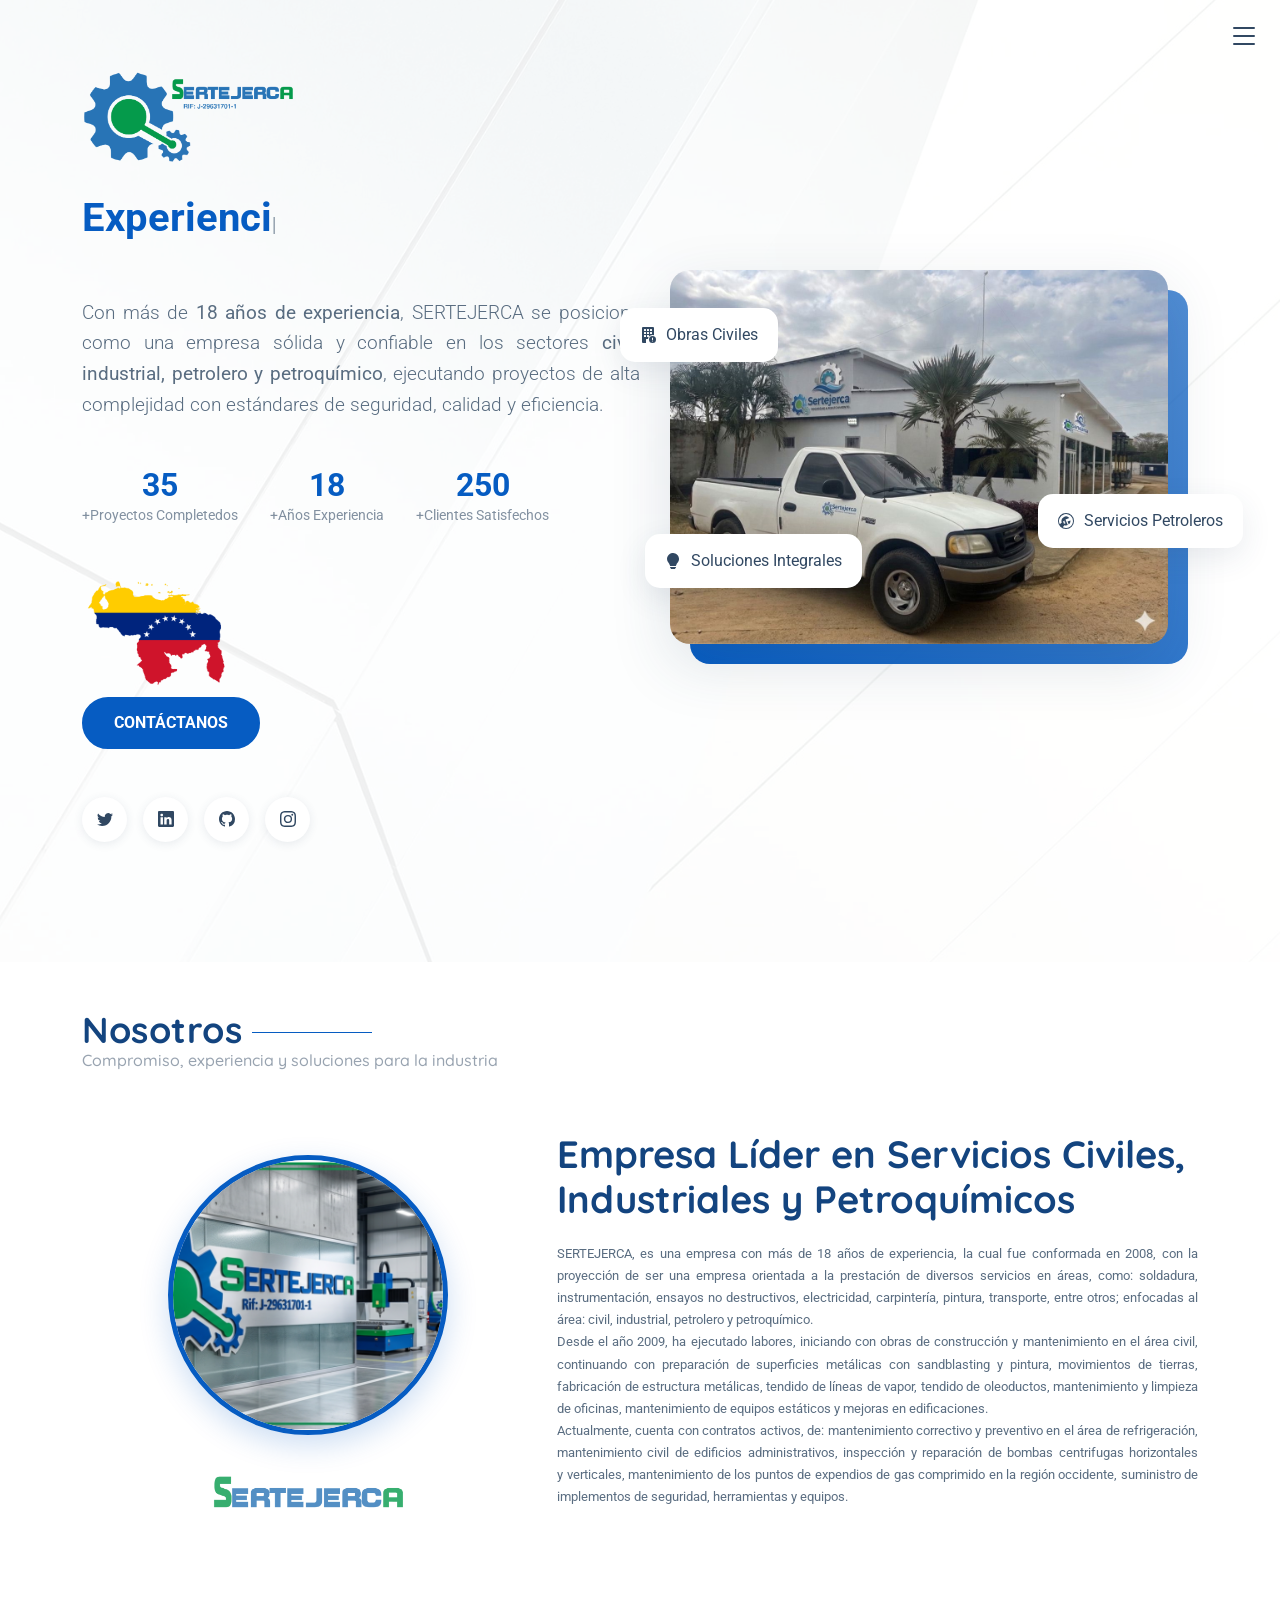
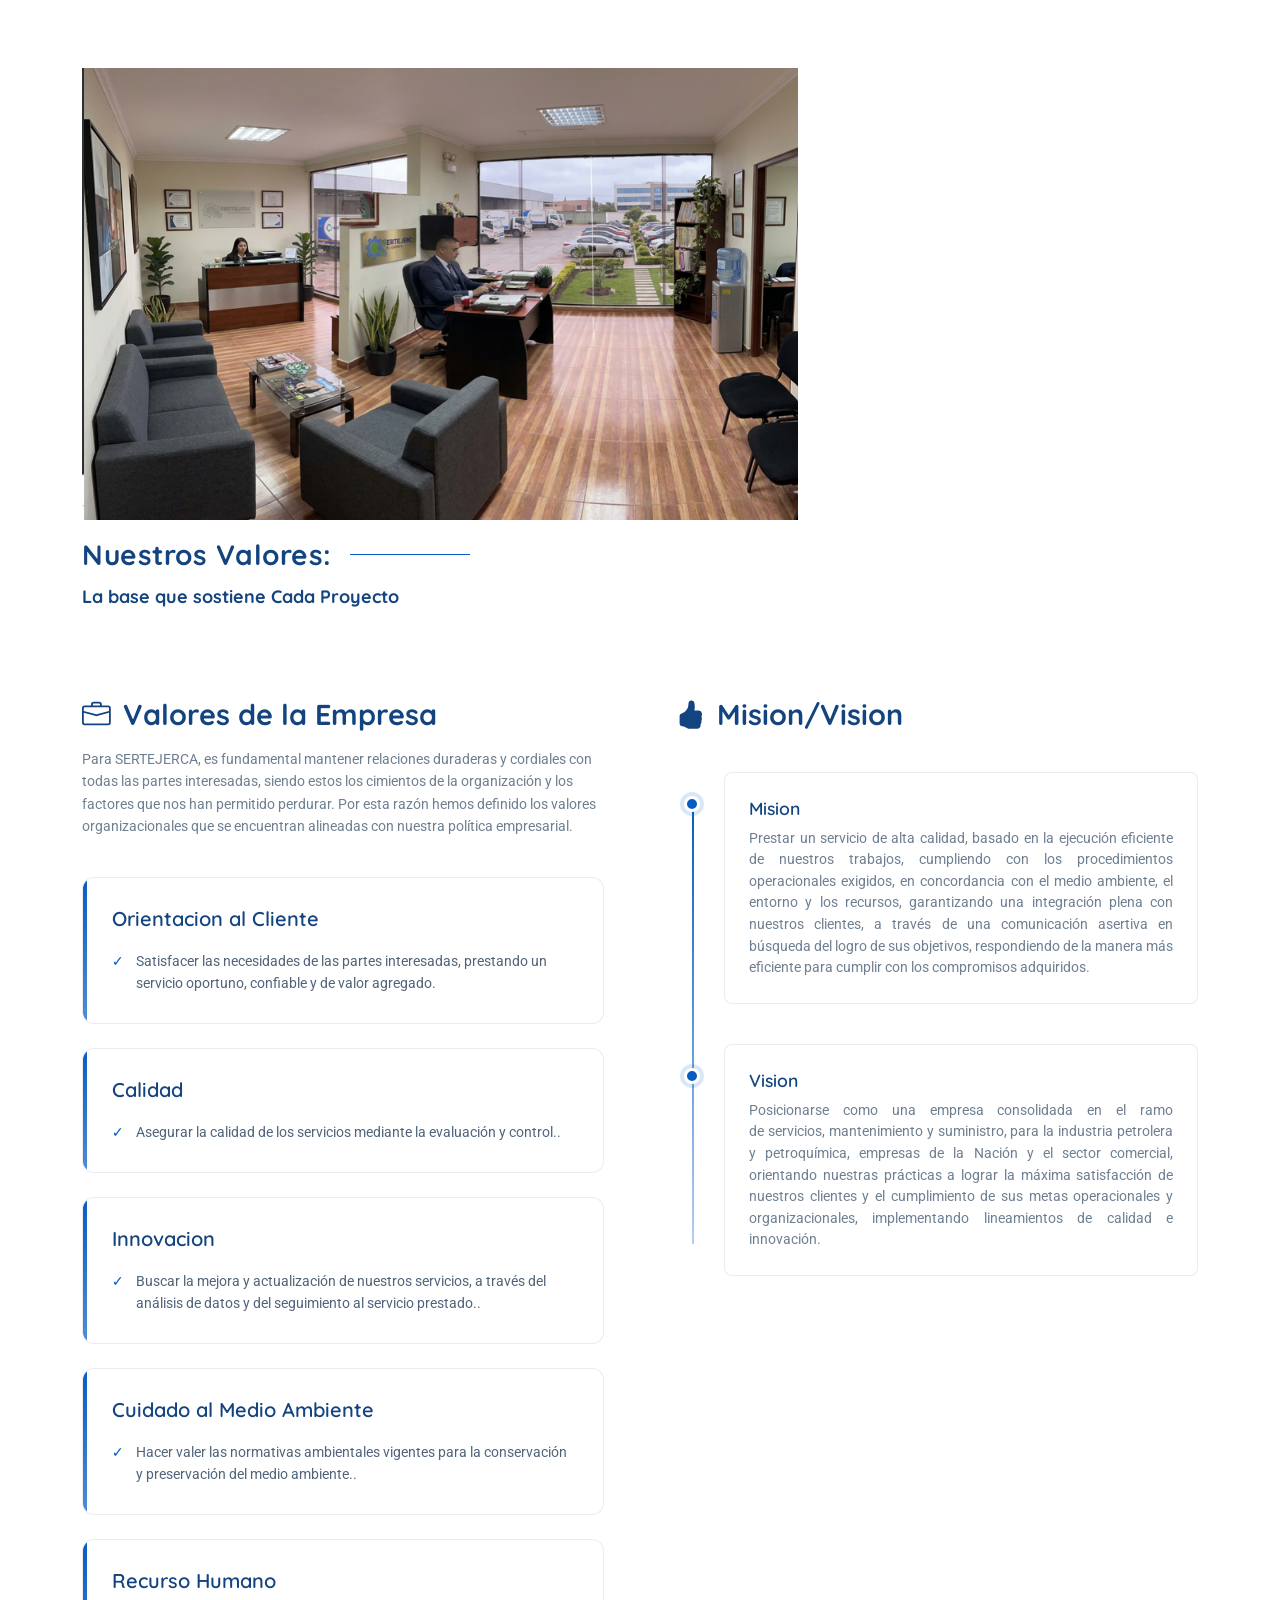
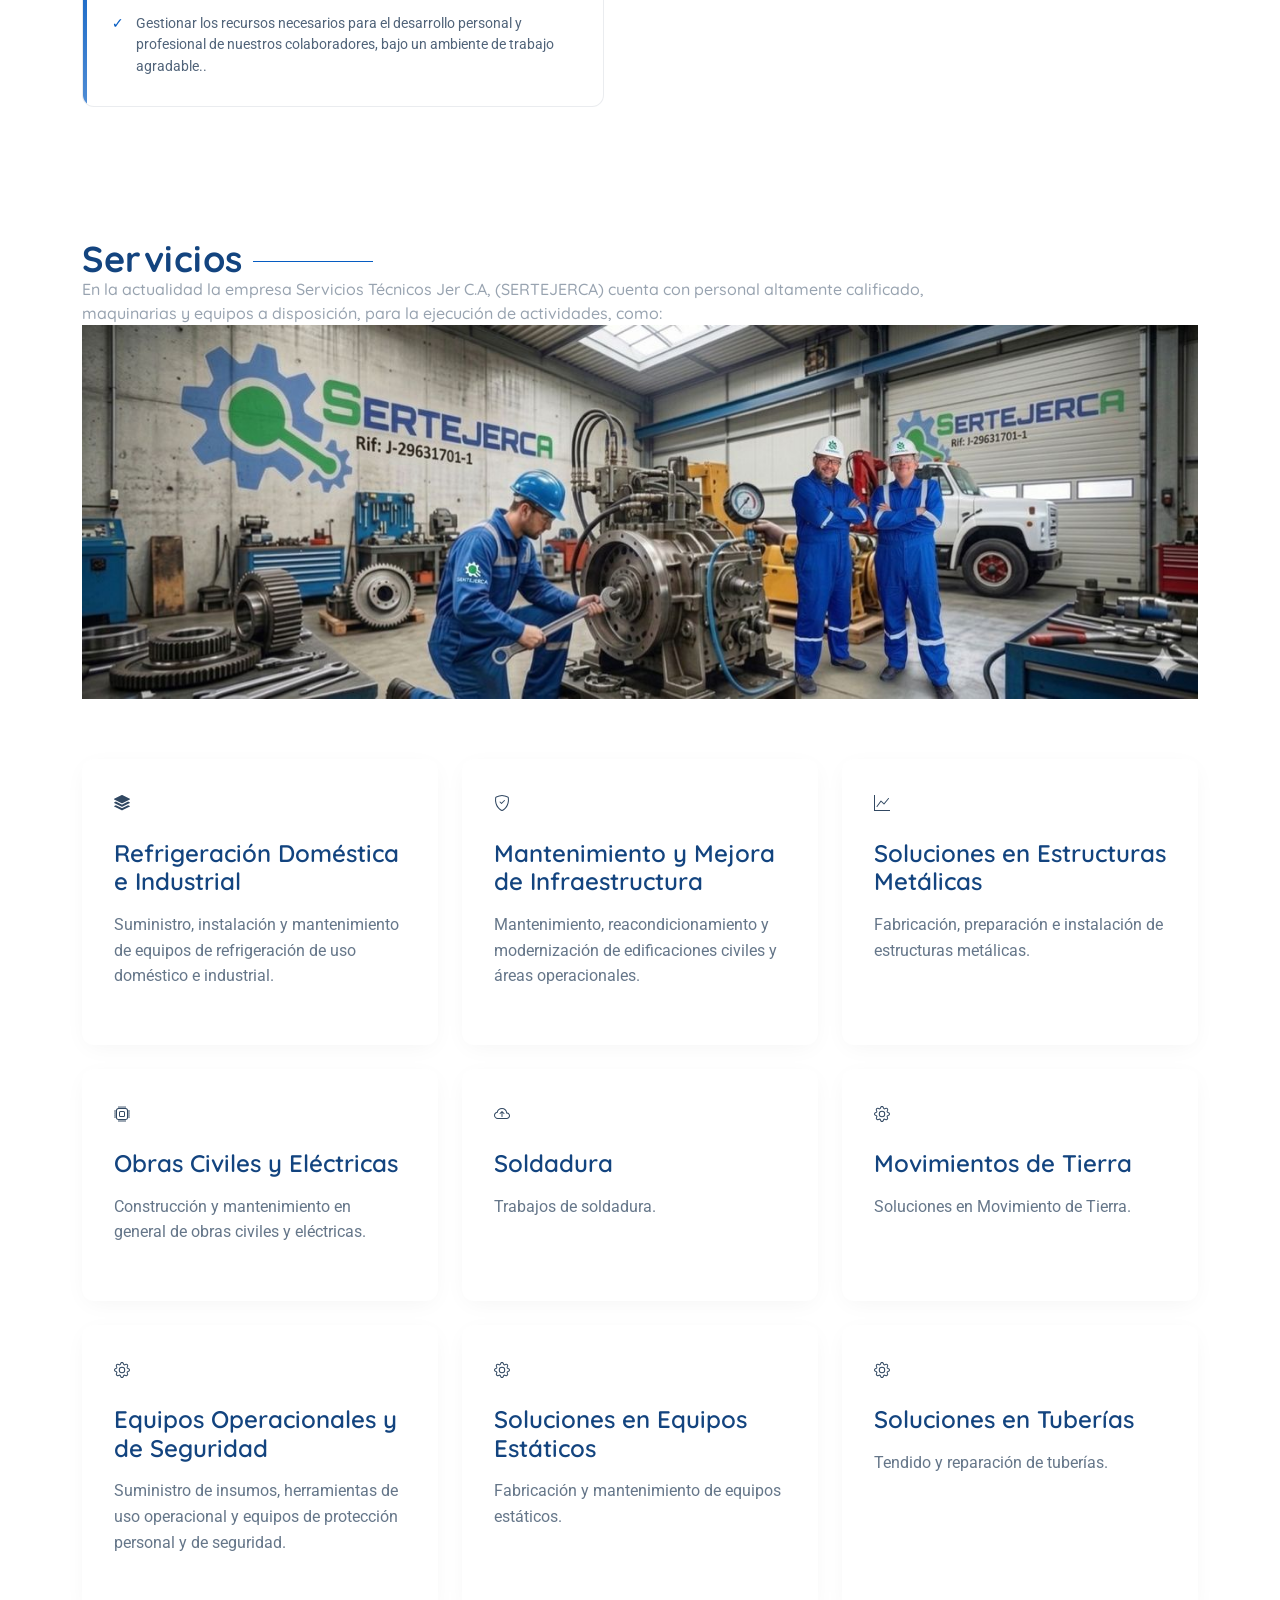
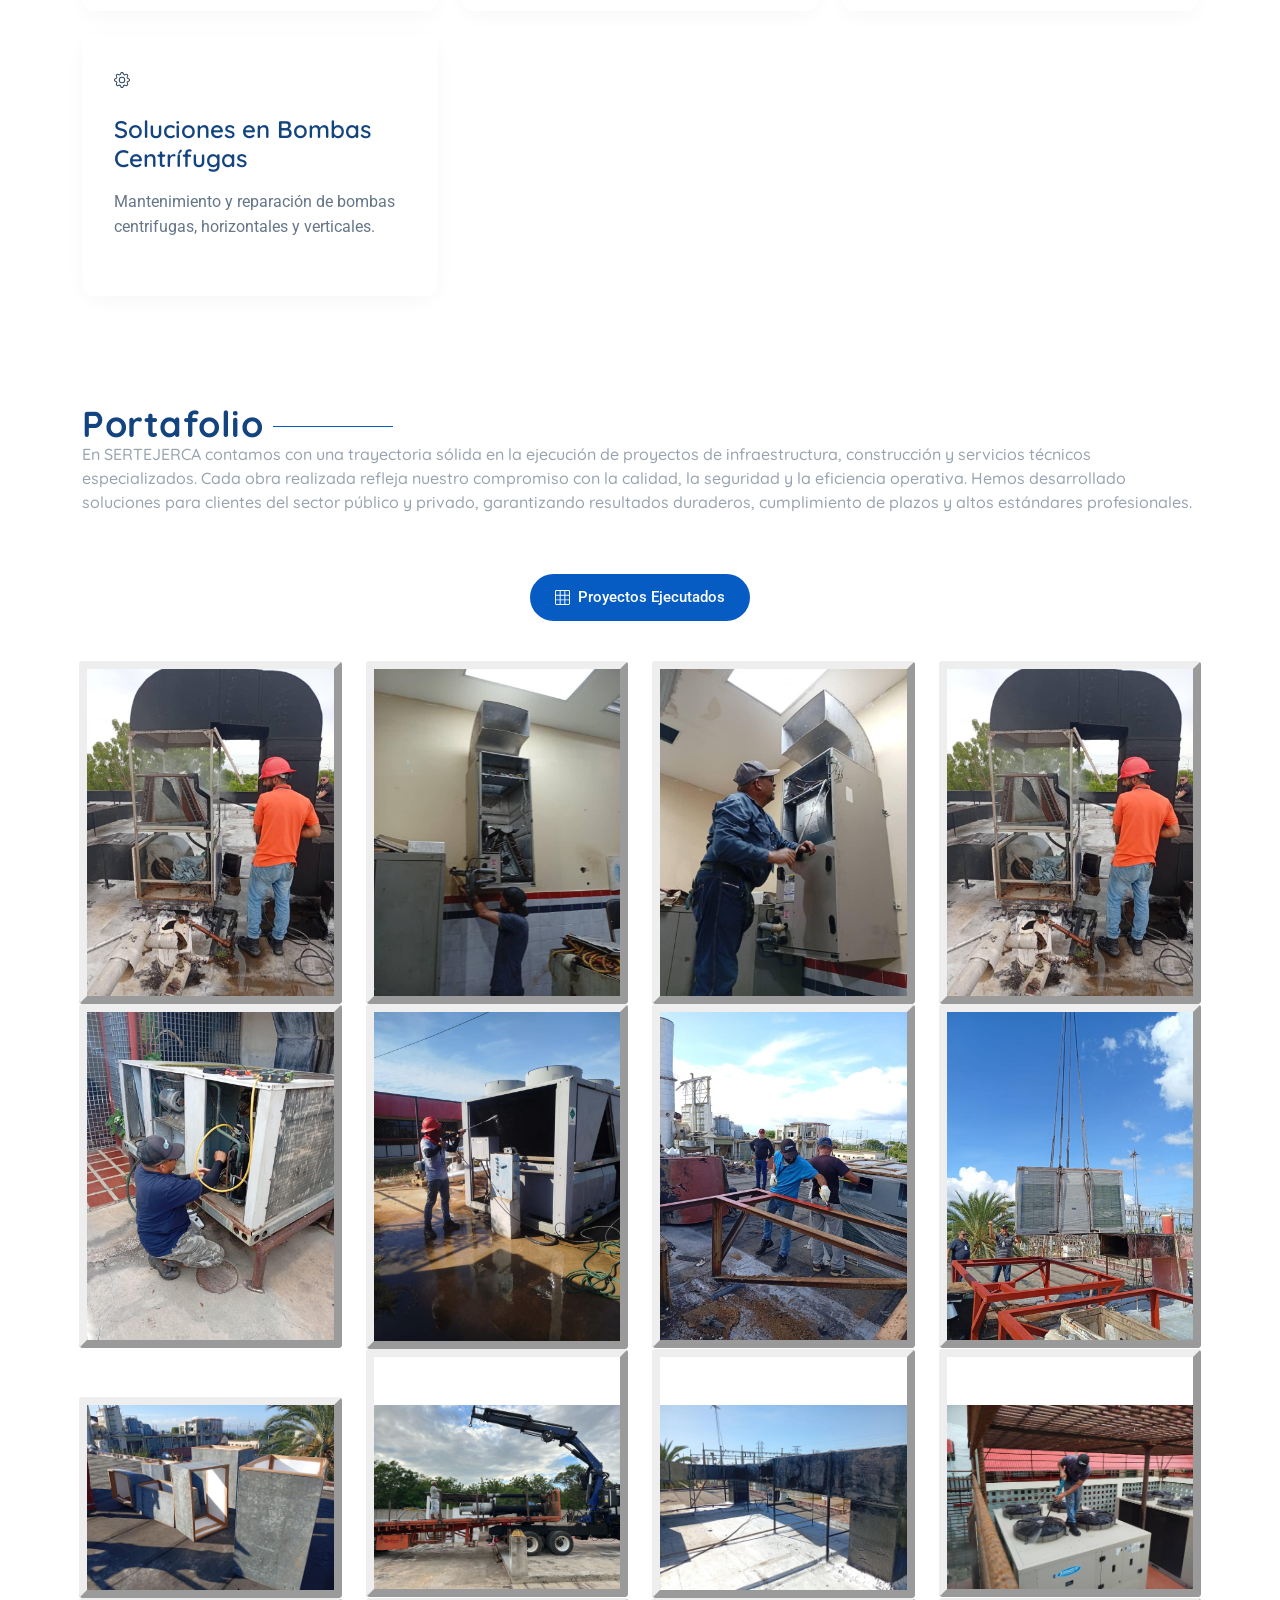
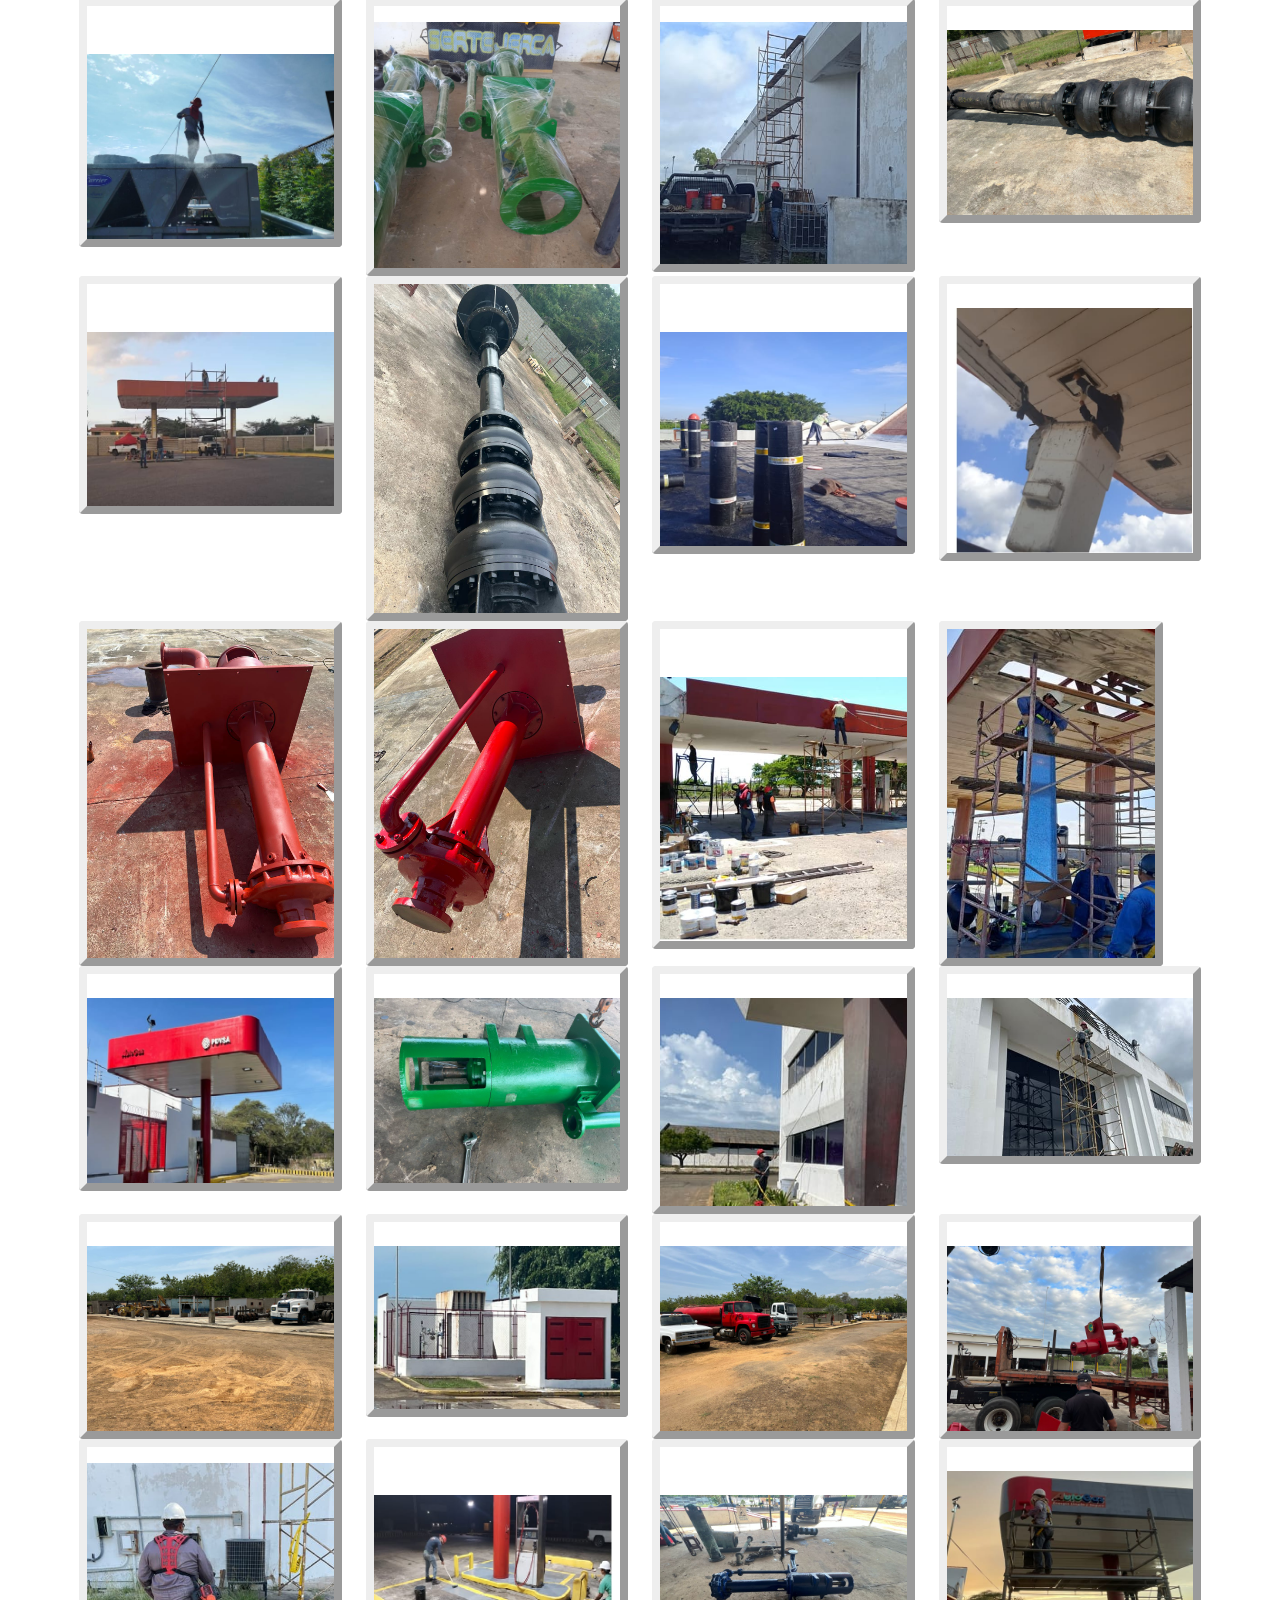
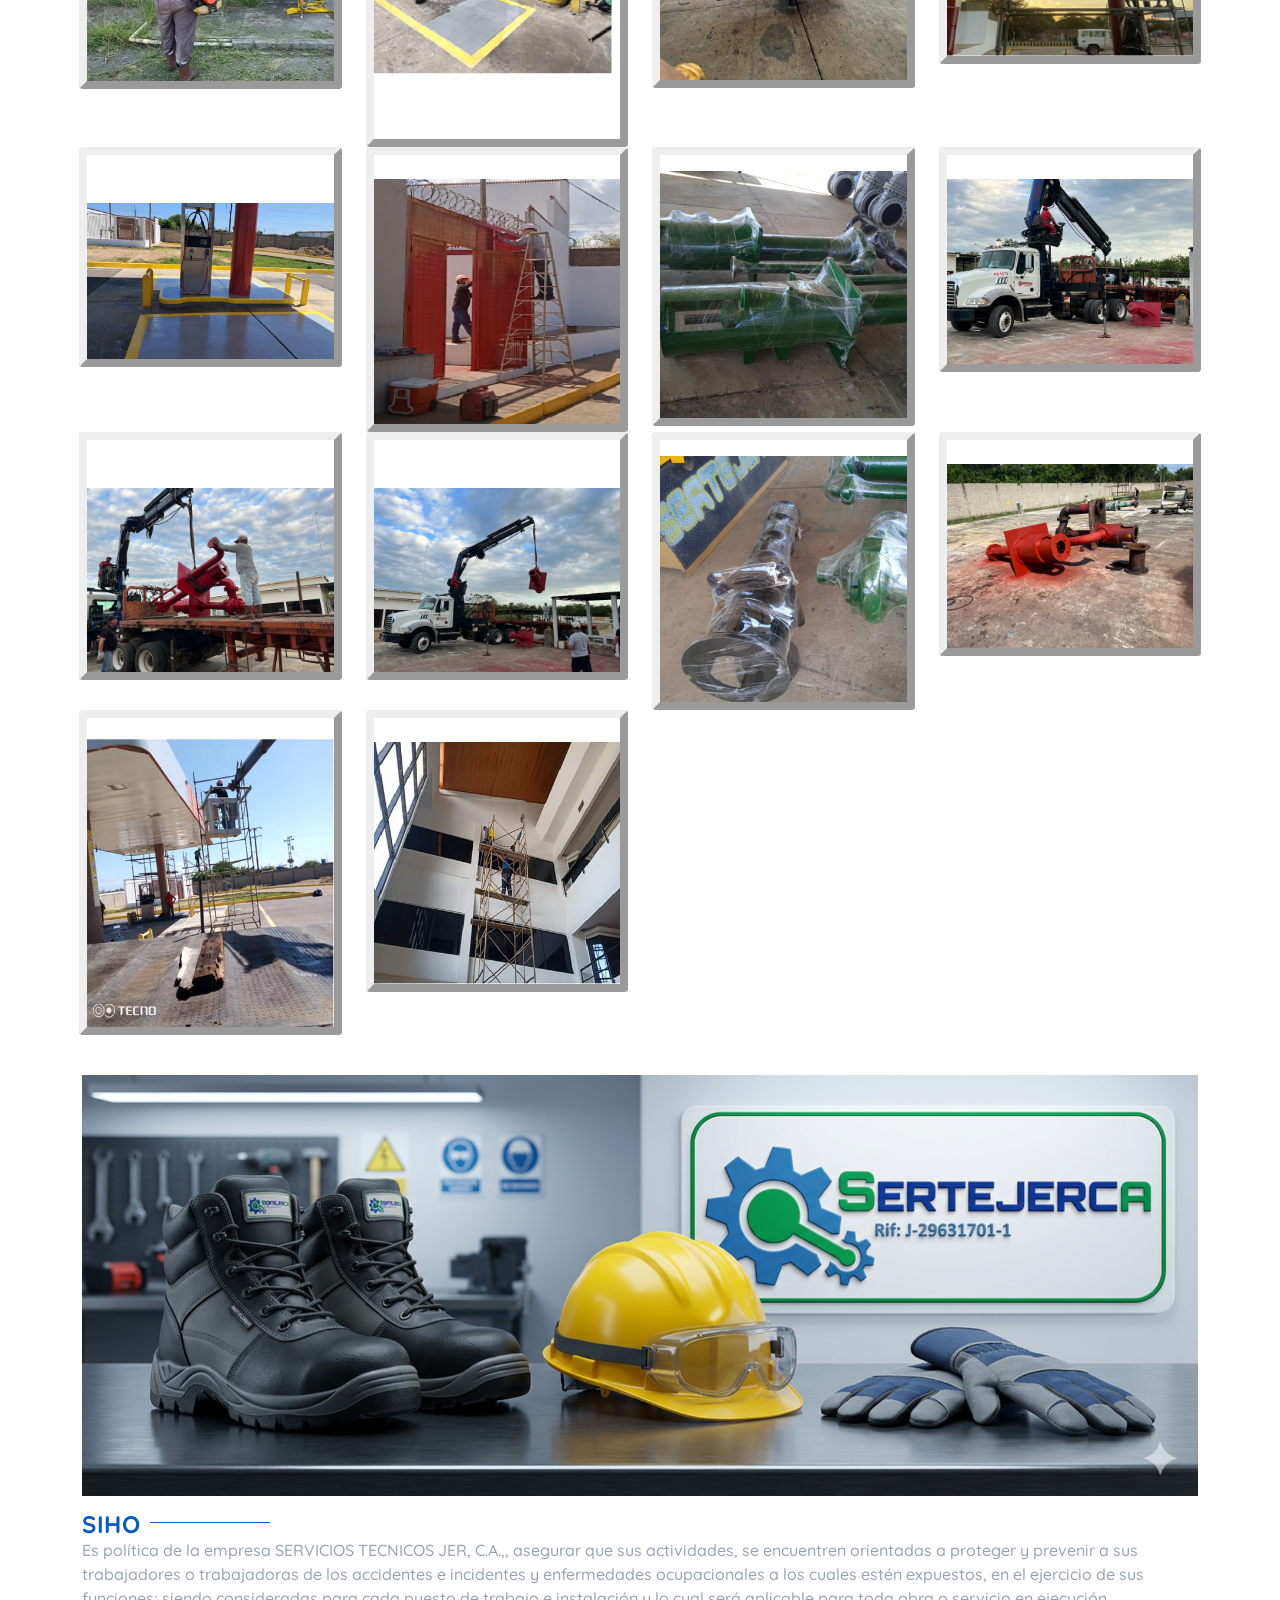
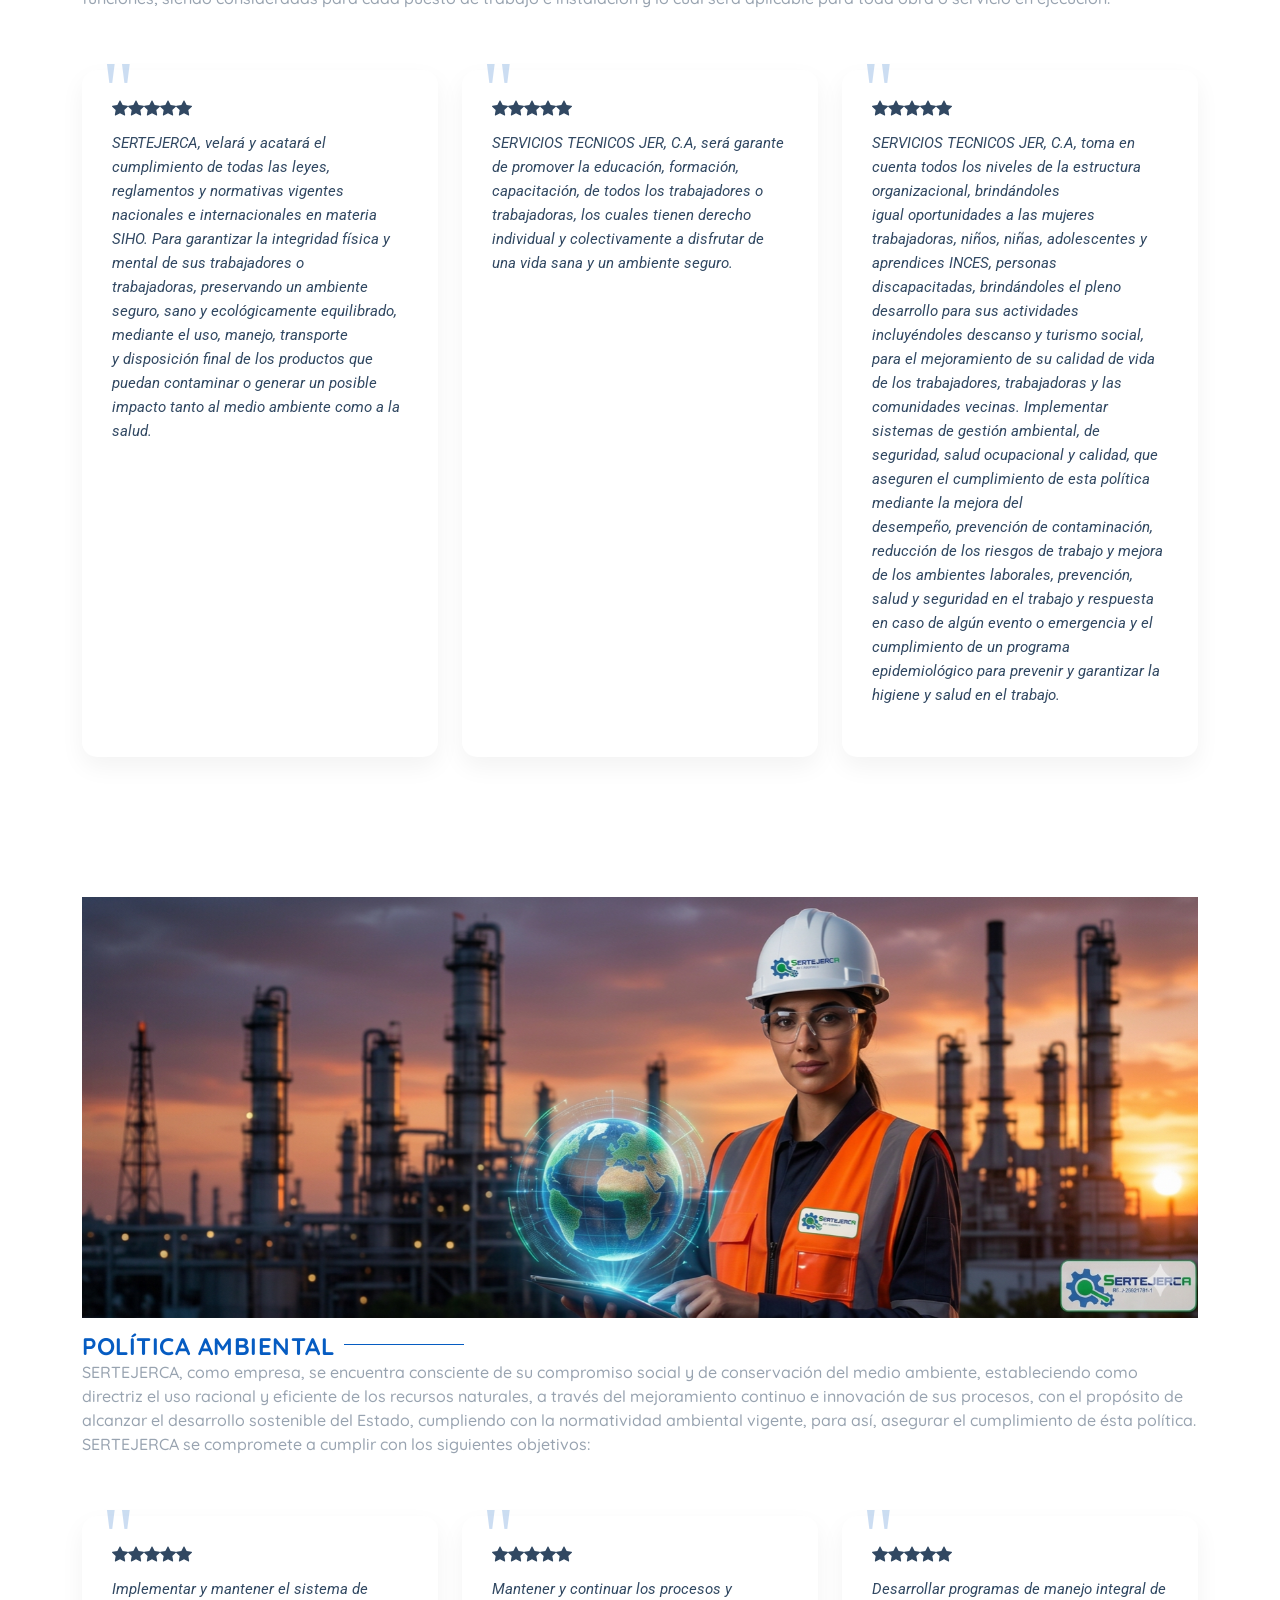
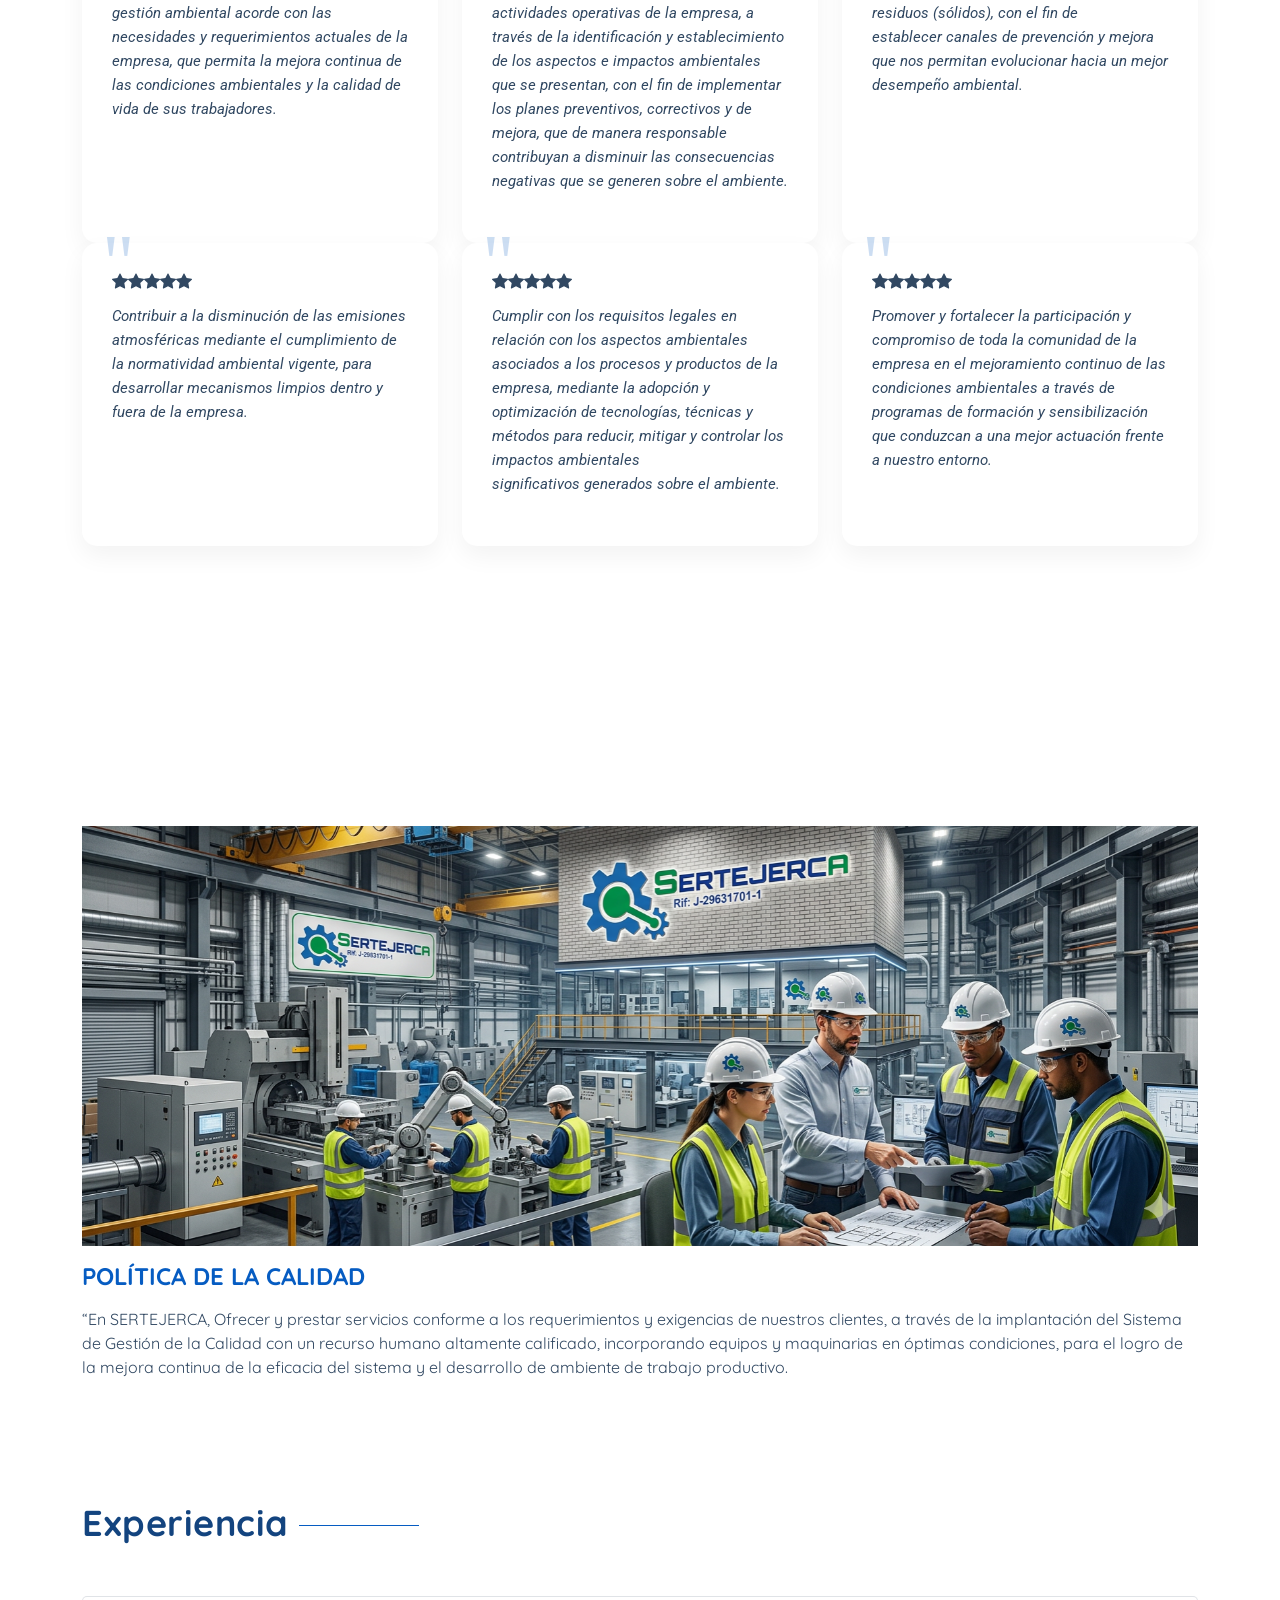
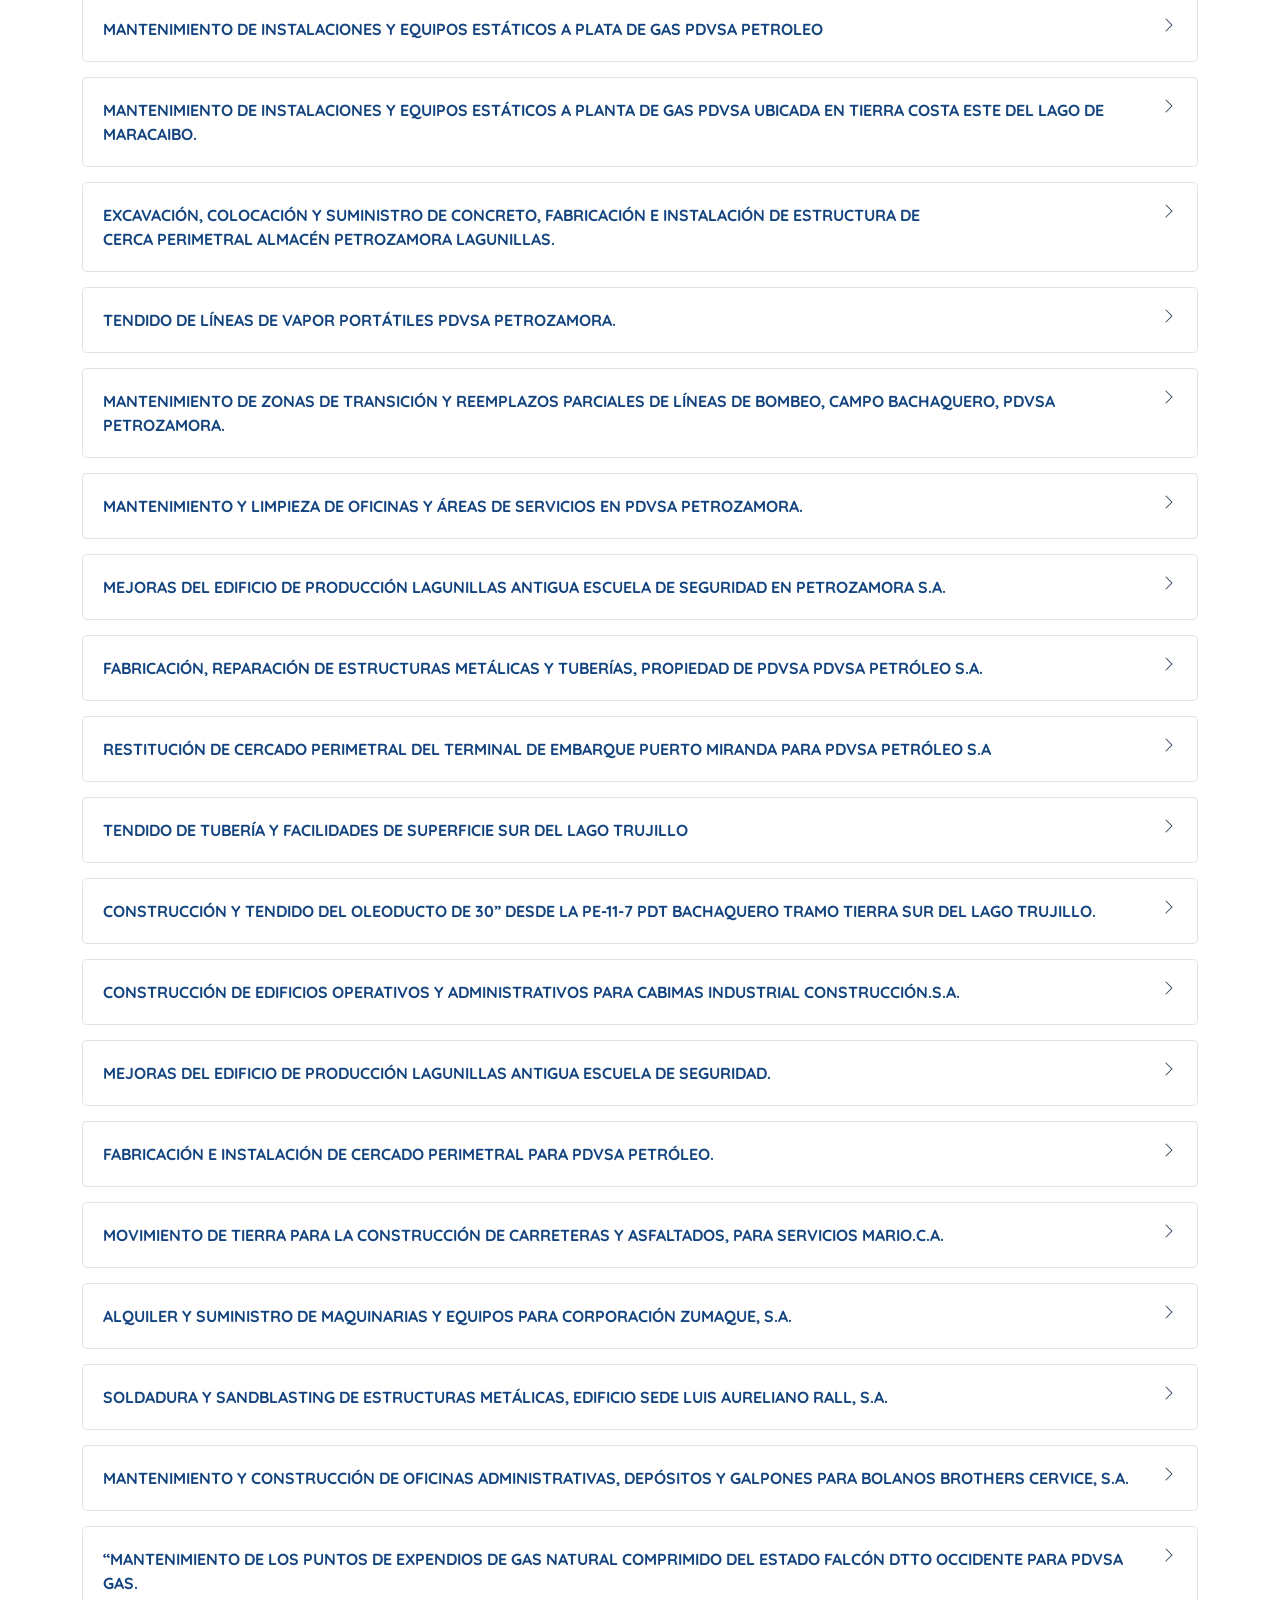
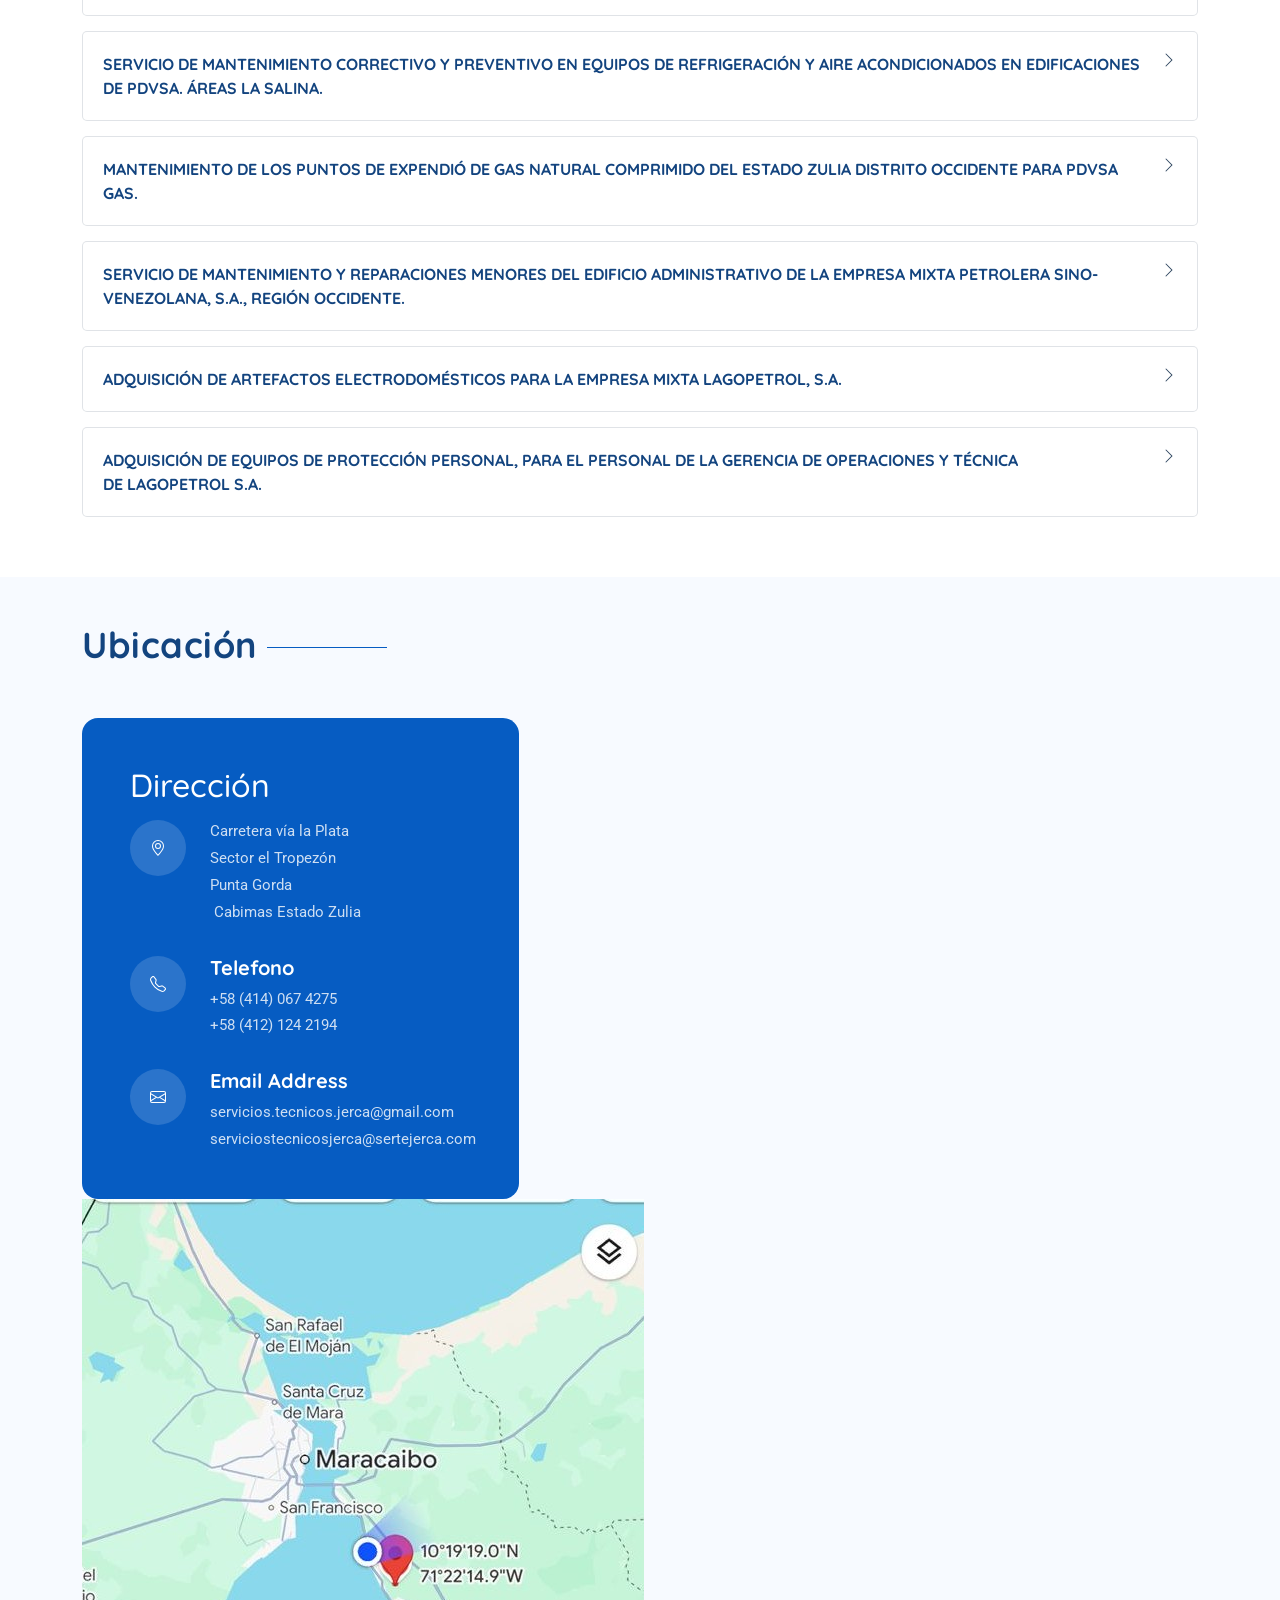
==== commit 537953b0: "Update index.html" ====
--- a/index.html
+++ b/index.html
@@ -1,5 +1,5 @@
-<!DOCTYPE html><html data-bs-theme="light" lang="en"><head><meta charset="utf-8"><meta name="viewport" content="width=device-width, initial-scale=1.0, shrink-to-fit=no"><title>Index - Style Bootstrap Template</title><meta name="description" content=""><meta name="keywords" content="">
-			<script type="application/ld+json">{"@context":"http://schema.org","@type":"WebSite","name":"Sevicios Tecnicos Jer. C.A","url":"https://www.sertejerca.com"}</script><link rel="stylesheet" href="assets/bootstrap/css/bootstrap.min.css"><link rel="stylesheet" href="assets/css/styles.min.css"></head><body class="index-page"><header class="d-flex align-items-center mb-0 pb-4 header fixed-top" id="header"><div class="container-fluid position-relative d-flex justify-content-between align-items-center"><a class="d-flex align-items-center logo" href="index.html"></a><nav id="navmenu" class="navmenu"><div class="profile-img"><img class="img-fluid rounded-circle" src="assets/img/profile/Designer.png" alt=""></div><a class="d-flex justify-content-center align-items-center logo active" href="index.html"><h1 class="sitename">Alex Smith</h1></a><div class="text-center social-links"><a href="#" class="twitter"><svg class="bi bi-twitter-x" xmlns="http://www.w3.org/2000/svg" width="1em" height="1em" fill="currentColor" viewBox="0 0 16 16">
+<!DOCTYPE html><html data-bs-theme="light" lang="en"><head><meta charset="utf-8"><meta name="viewport" content="width=device-width, initial-scale=1.0, shrink-to-fit=no"><title>Servicios Técnicos Jer, C.A</title><meta name="description" content=""><meta name="keywords" content="">
+			<script type="application/ld+json">{"@context":"http://schema.org","@type":"WebSite","name":"Sevicios Tecnicos Jer. C.A","url":"https://www.sertejerca.com"}</script><link rel="stylesheet" href="assets/bootstrap/css/bootstrap.min.css"><link rel="stylesheet" href="assets/css/styles.min.css"></head><body class="index-page"><header class="d-flex align-items-center mb-0 pb-4 header fixed-top" id="header"><div class="container-fluid position-relative d-flex justify-content-between align-items-center"><a class="d-flex align-items-center logo" href="index.html"></a><nav id="navmenu" class="navmenu"><div class="profile-img"><img class="img-fluid rounded-circle" src="assets/img/profile/Designer.png" alt=""></div><a class="d-flex justify-content-center align-items-center logo active" href="index.html"><h1 class="sitename">SERTEJERCA</h1></a><div class="text-center social-links"><a href="#" class="twitter"><svg class="bi bi-twitter-x" xmlns="http://www.w3.org/2000/svg" width="1em" height="1em" fill="currentColor" viewBox="0 0 16 16">
   <path d="M12.6.75h2.454l-5.36 6.142L16 15.25h-4.937l-3.867-5.07-4.425 5.07H.316l5.733-6.57L0 .75h5.063l3.495 4.633L12.601.75Zm-.86 13.028h1.36L4.323 2.145H2.865l8.875 11.633Z"></path>
 </svg></a><a href="#" class="facebook"><svg class="bi bi-facebook" xmlns="http://www.w3.org/2000/svg" width="1em" height="1em" fill="currentColor" viewBox="0 0 16 16">
   <path d="M16 8.049c0-4.446-3.582-8.05-8-8.05C3.58 0-.002 3.603-.002 8.05c0 4.017 2.926 7.347 6.75 7.951v-5.625h-2.03V8.05H6.75V6.275c0-2.017 1.195-3.131 3.022-3.131.876 0 1.791.157 1.791.157v1.98h-1.009c-.993 0-1.303.621-1.303 1.258v1.51h2.218l-.354 2.326H9.25V16c3.824-.604 6.75-3.934 6.75-7.951"></path>
@@ -9,9 +9,9 @@
   <path d="M4.671 0c.88 0 1.733.247 2.468.702a7.423 7.423 0 0 1 6.02 2.118 7.372 7.372 0 0 1 2.167 5.215c0 .344-.024.687-.072 1.026a4.662 4.662 0 0 1 .6 2.281 4.645 4.645 0 0 1-1.37 3.294A4.673 4.673 0 0 1 11.18 16c-.84 0-1.658-.226-2.37-.644a7.423 7.423 0 0 1-6.114-2.107A7.374 7.374 0 0 1 .529 8.035c0-.363.026-.724.08-1.081a4.644 4.644 0 0 1 .76-5.59A4.68 4.68 0 0 1 4.67 0zm.447 7.01c.18.309.43.572.729.769a7.07 7.07 0 0 0 1.257.653c.492.205.873.38 1.145.523.229.112.437.264.615.448.135.142.21.331.21.528a.872.872 0 0 1-.335.723c-.291.196-.64.289-.99.264a2.618 2.618 0 0 1-1.048-.206 11.44 11.44 0 0 1-.532-.253 1.284 1.284 0 0 0-.587-.15.717.717 0 0 0-.501.176.63.63 0 0 0-.195.491.796.796 0 0 0 .148.482 1.2 1.2 0 0 0 .456.354 5.113 5.113 0 0 0 2.212.419 4.554 4.554 0 0 0 1.624-.265 2.296 2.296 0 0 0 1.08-.801c.267-.39.402-.855.386-1.327a2.09 2.09 0 0 0-.279-1.101 2.53 2.53 0 0 0-.772-.792A7.198 7.198 0 0 0 8.486 7.3a1.05 1.05 0 0 0-.145-.058 18.182 18.182 0 0 1-1.013-.447 1.827 1.827 0 0 1-.54-.387.727.727 0 0 1-.2-.508.805.805 0 0 1 .385-.723 1.76 1.76 0 0 1 .968-.247c.26-.003.52.03.772.096.274.079.542.177.802.293.105.049.22.075.336.076a.6.6 0 0 0 .453-.19.69.69 0 0 0 .18-.496.717.717 0 0 0-.17-.476 1.374 1.374 0 0 0-.556-.354 3.69 3.69 0 0 0-.708-.183 5.963 5.963 0 0 0-1.022-.078 4.53 4.53 0 0 0-1.536.258 2.71 2.71 0 0 0-1.174.784 1.91 1.91 0 0 0-.45 1.287c-.01.37.076.736.25 1.063z"></path>
 </svg></a><a href="#" class="linkedin"><svg class="bi bi-linkedin" xmlns="http://www.w3.org/2000/svg" width="1em" height="1em" fill="currentColor" viewBox="0 0 16 16">
   <path d="M0 1.146C0 .513.526 0 1.175 0h13.65C15.474 0 16 .513 16 1.146v13.708c0 .633-.526 1.146-1.175 1.146H1.175C.526 16 0 15.487 0 14.854V1.146zm4.943 12.248V6.169H2.542v7.225h2.401m-1.2-8.212c.837 0 1.358-.554 1.358-1.248-.015-.709-.52-1.248-1.342-1.248-.822 0-1.359.54-1.359 1.248 0 .694.521 1.248 1.327 1.248h.016zm4.908 8.212V9.359c0-.216.016-.432.08-.586.173-.431.568-.878 1.232-.878.869 0 1.216.662 1.216 1.634v3.865h2.401V9.25c0-2.22-1.184-3.252-2.764-3.252-1.274 0-1.845.7-2.165 1.193v.025h-.016a5.54 5.54 0 0 1 .016-.025V6.169h-2.4c.03.678 0 7.225 0 7.225h2.4"></path>
-</svg></a></div><ul><li><a href="#hero">Home</a></li><li><a href="#about">Nosotros</a></li><li><a href="#resume">Nuestros Valores</a></li><li><a href="#services">Servicios</a></li><li><a href="#portfolio">Portafolio</a></li><li><a href="#testimonials">SIHO</a></li><li><a href="#skills">GESTIÓN DE CALIDAD</a></li><li><a href="#faq">EXPERIENCIA</a></li><li><a href="#contact">CONTACTANOS</a></li></ul><svg class="bi bi-list d-xl-none mobile-nav-toggle" xmlns="http://www.w3.org/2000/svg" width="1em" height="1em" fill="currentColor" viewBox="0 0 16 16">
+</svg></a></div><ul><li><a href="#hero">Home</a></li><li><a href="#about">Nosotros</a></li><li><a href="#resume">Nuestros Valores</a></li><li><a href="#services">Servicios</a></li><li><a href="#portfolio">Portafolio</a></li><li><a href="#testimonials">SIHO</a></li><li><a href="#skills">GESTIÓN DE CALIDAD</a></li><li><a href="#faq">EXPERIENCIA</a></li><li><a href="#contact">CONTÁCTANOS</a></li></ul><svg class="bi bi-list d-xl-none mobile-nav-toggle" xmlns="http://www.w3.org/2000/svg" width="1em" height="1em" fill="currentColor" viewBox="0 0 16 16">
   <path fill-rule="evenodd" d="M2.5 12a.5.5 0 0 1 .5-.5h10a.5.5 0 0 1 0 1H3a.5.5 0 0 1-.5-.5m0-4a.5.5 0 0 1 .5-.5h10a.5.5 0 0 1 0 1H3a.5.5 0 0 1-.5-.5m0-4a.5.5 0 0 1 .5-.5h10a.5.5 0 0 1 0 1H3a.5.5 0 0 1-.5-.5"></path>
-</svg></nav></div></header><main class="main"><section class="pt-6 hero section" id="hero"><div class="container"><div class="row g-0 align-items-center mt-0 pt-0"><div class="col-lg-6 hero-content" data-aos="fade-right" data-aos-delay="100"><div class="content-wrapper"><h1 class="hero-title"><img class="img-fluid" width="1389" height="585" src="assets/img/Artboard%206.png" style="width: 213px;">&nbsp;&nbsp;</h1><p class="lead" style="text-align: justify;"><span class="typed" data-typed-items="Experiencia, Solidez, Confianza, Innovación" style="color: var(--accent-color);font-size: 40px;font-weight: bold;"></span></p><p class="lead" style="text-align: justify;">Con más de <strong>18 años de experiencia</strong>, SERTEJERCA se posiciona como una empresa sólida y confiable en los sectores <strong>civil, industrial, petrolero y petroquímico</strong>, ejecutando proyectos de alta complejidad con estándares de seguridad, calidad y eficiencia.</p><div data-aos="fade-up" data-aos-delay="200" class="hero-stats"><div class="stat-item"><span class="purecounter" data-purecounter-start="0" data-purecounter-end="35" data-purecounter-duration="2">0</span><span class="stat-label">+Proyectos Completedos</span></div><div class="stat-item"><span class="purecounter" data-purecounter-start="0" data-purecounter-end="18" data-purecounter-duration="2">0</span><span class="stat-label">+Años Experiencia</span></div><div class="stat-item"><span class="purecounter" data-purecounter-start="0" data-purecounter-end="250" data-purecounter-duration="2">0</span><span class="stat-label">+Clientes Satisfechos</span></div></div><img class="img-fluid" width="860" height="713" src="assets/img/mapa.png" style="width: 148px;"><div data-aos="fade-up" data-aos-delay="300" class="hero-actions"><a class="btn btn-primary" role="button" href="#contact">CONTACTANOS</a></div><div data-aos="fade-up" data-aos-delay="400" class="social-links"><a href="#"><svg class="bi bi-twitter" xmlns="http://www.w3.org/2000/svg" width="1em" height="1em" fill="currentColor" viewBox="0 0 16 16">
+</svg></nav></div></header><main class="main"><section class="pt-6 hero section" id="hero"><div class="container"><div class="row g-0 align-items-center mt-0 pt-0"><div class="col-lg-6 hero-content" data-aos="fade-right" data-aos-delay="100"><div class="content-wrapper"><h1 class="hero-title"><img class="img-fluid" width="1389" height="585" src="assets/img/Artboard%206.png" style="width: 213px;">&nbsp;&nbsp;</h1><p class="lead" style="text-align: justify;"><span class="typed" data-typed-items="Experiencia, Solidez, Confianza, Innovación" style="color: var(--accent-color);font-size: 40px;font-weight: bold;"></span></p><p class="lead" style="text-align: justify;">Con más de <strong>18 años de experiencia</strong>, SERTEJERCA se posiciona como una empresa sólida y confiable en los sectores <strong>civil, industrial, petrolero y petroquímico</strong>, ejecutando proyectos de alta complejidad con estándares de seguridad, calidad y eficiencia.</p><div data-aos="fade-up" data-aos-delay="200" class="hero-stats"><div class="stat-item"><span class="purecounter" data-purecounter-start="0" data-purecounter-end="35" data-purecounter-duration="2">0</span><span class="stat-label">+Proyectos Completedos</span></div><div class="stat-item"><span class="purecounter" data-purecounter-start="0" data-purecounter-end="18" data-purecounter-duration="2">0</span><span class="stat-label">+Años Experiencia</span></div><div class="stat-item"><span class="purecounter" data-purecounter-start="0" data-purecounter-end="250" data-purecounter-duration="2">0</span><span class="stat-label">+Clientes Satisfechos</span></div></div><img class="img-fluid" width="860" height="713" src="assets/img/mapa.png" style="width: 148px;"><div data-aos="fade-up" data-aos-delay="300" class="hero-actions"><a class="btn btn-primary" role="button" href="#contact">CONTÁCTANOS</a></div><div data-aos="fade-up" data-aos-delay="400" class="social-links"><a href="#"><svg class="bi bi-twitter" xmlns="http://www.w3.org/2000/svg" width="1em" height="1em" fill="currentColor" viewBox="0 0 16 16">
   <path d="M5.026 15c6.038 0 9.341-5.003 9.341-9.334 0-.14 0-.282-.006-.422A6.685 6.685 0 0 0 16 3.542a6.658 6.658 0 0 1-1.889.518 3.301 3.301 0 0 0 1.447-1.817 6.533 6.533 0 0 1-2.087.793A3.286 3.286 0 0 0 7.875 6.03a9.325 9.325 0 0 1-6.767-3.429 3.289 3.289 0 0 0 1.018 4.382A3.323 3.323 0 0 1 .64 6.575v.045a3.288 3.288 0 0 0 2.632 3.218 3.203 3.203 0 0 1-.865.115 3.23 3.23 0 0 1-.614-.057 3.283 3.283 0 0 0 3.067 2.277A6.588 6.588 0 0 1 .78 13.58a6.32 6.32 0 0 1-.78-.045A9.344 9.344 0 0 0 5.026 15"></path>
 </svg></a><a href="#"><svg class="bi bi-linkedin" xmlns="http://www.w3.org/2000/svg" width="1em" height="1em" fill="currentColor" viewBox="0 0 16 16">
   <path d="M0 1.146C0 .513.526 0 1.175 0h13.65C15.474 0 16 .513 16 1.146v13.708c0 .633-.526 1.146-1.175 1.146H1.175C.526 16 0 15.487 0 14.854V1.146zm4.943 12.248V6.169H2.542v7.225h2.401m-1.2-8.212c.837 0 1.358-.554 1.358-1.248-.015-.709-.52-1.248-1.342-1.248-.822 0-1.359.54-1.359 1.248 0 .694.521 1.248 1.327 1.248h.016zm4.908 8.212V9.359c0-.216.016-.432.08-.586.173-.431.568-.878 1.232-.878.869 0 1.216.662 1.216 1.634v3.865h2.401V9.25c0-2.22-1.184-3.252-2.764-3.252-1.274 0-1.845.7-2.165 1.193v.025h-.016a5.54 5.54 0 0 1 .016-.025V6.169h-2.4c.03.678 0 7.225 0 7.225h2.4"></path>
@@ -262,4 +262,4 @@
   <path d="M0 1.146C0 .513.526 0 1.175 0h13.65C15.474 0 16 .513 16 1.146v13.708c0 .633-.526 1.146-1.175 1.146H1.175C.526 16 0 15.487 0 14.854V1.146zm4.943 12.248V6.169H2.542v7.225h2.401m-1.2-8.212c.837 0 1.358-.554 1.358-1.248-.015-.709-.52-1.248-1.342-1.248-.822 0-1.359.54-1.359 1.248 0 .694.521 1.248 1.327 1.248h.016zm4.908 8.212V9.359c0-.216.016-.432.08-.586.173-.431.568-.878 1.232-.878.869 0 1.216.662 1.216 1.634v3.865h2.401V9.25c0-2.22-1.184-3.252-2.764-3.252-1.274 0-1.845.7-2.165 1.193v.025h-.016a5.54 5.54 0 0 1 .016-.025V6.169h-2.4c.03.678 0 7.225 0 7.225h2.4"></path>
 </svg></a></div><div class="credits"><span>                                        Designed by </span><a href="https://bootstrapmade.com/">BootstrapMade</a><span> | </span><a href="https://bootstrapmade.com/tools/">DevTools</a></div></div></footer><a class="d-flex justify-content-center align-items-center scroll-top" id="scroll-top" href="#"><svg class="bi bi-arrow-up-short" xmlns="http://www.w3.org/2000/svg" width="1em" height="1em" fill="currentColor" viewBox="0 0 16 16">
   <path fill-rule="evenodd" d="M8 12a.5.5 0 0 0 .5-.5V5.707l2.146 2.147a.5.5 0 0 0 .708-.708l-3-3a.5.5 0 0 0-.708 0l-3 3a.5.5 0 1 0 .708.708L7.5 5.707V11.5a.5.5 0 0 0 .5.5"></path>
-</svg></a><script src="assets/bootstrap/js/bootstrap.min.js"></script><script src="assets/js/script.min.js"></script></body></html>+</svg></a><script src="assets/bootstrap/js/bootstrap.min.js"></script><script src="assets/js/script.min.js"></script></body></html>
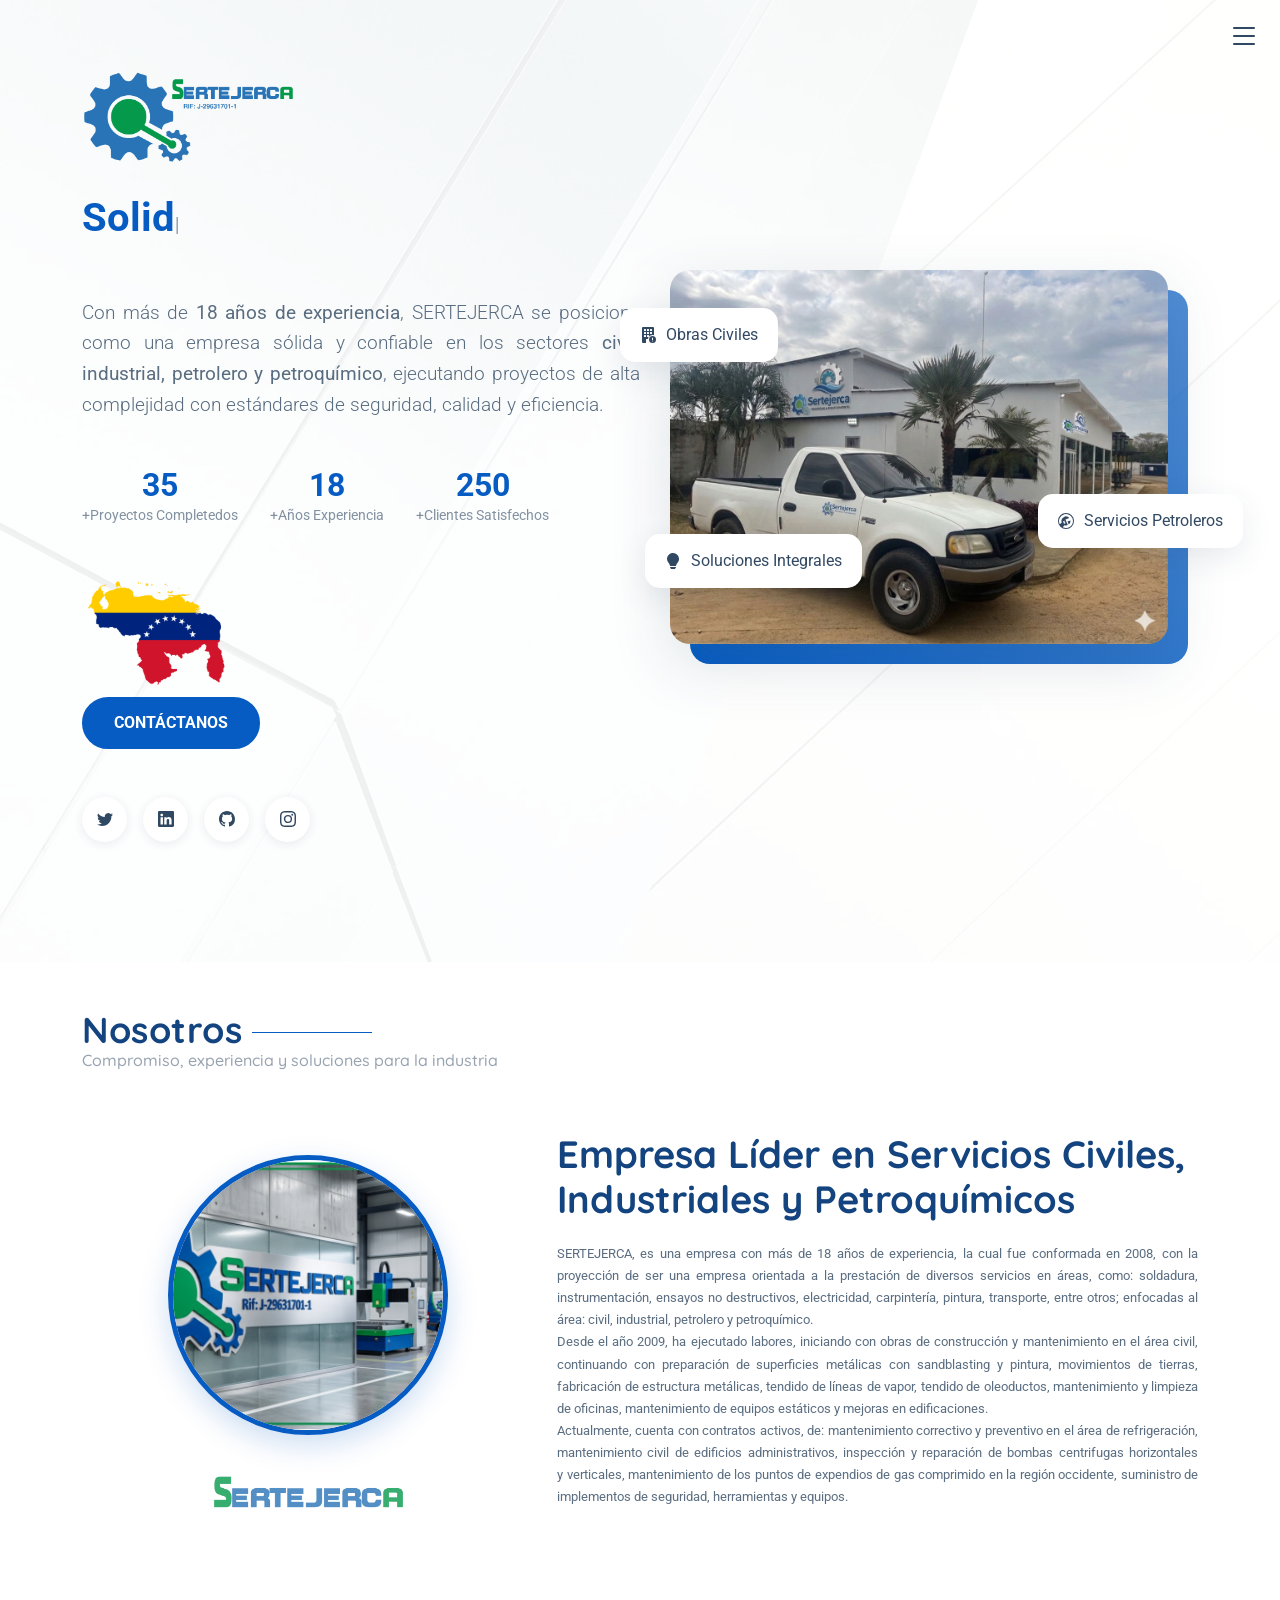
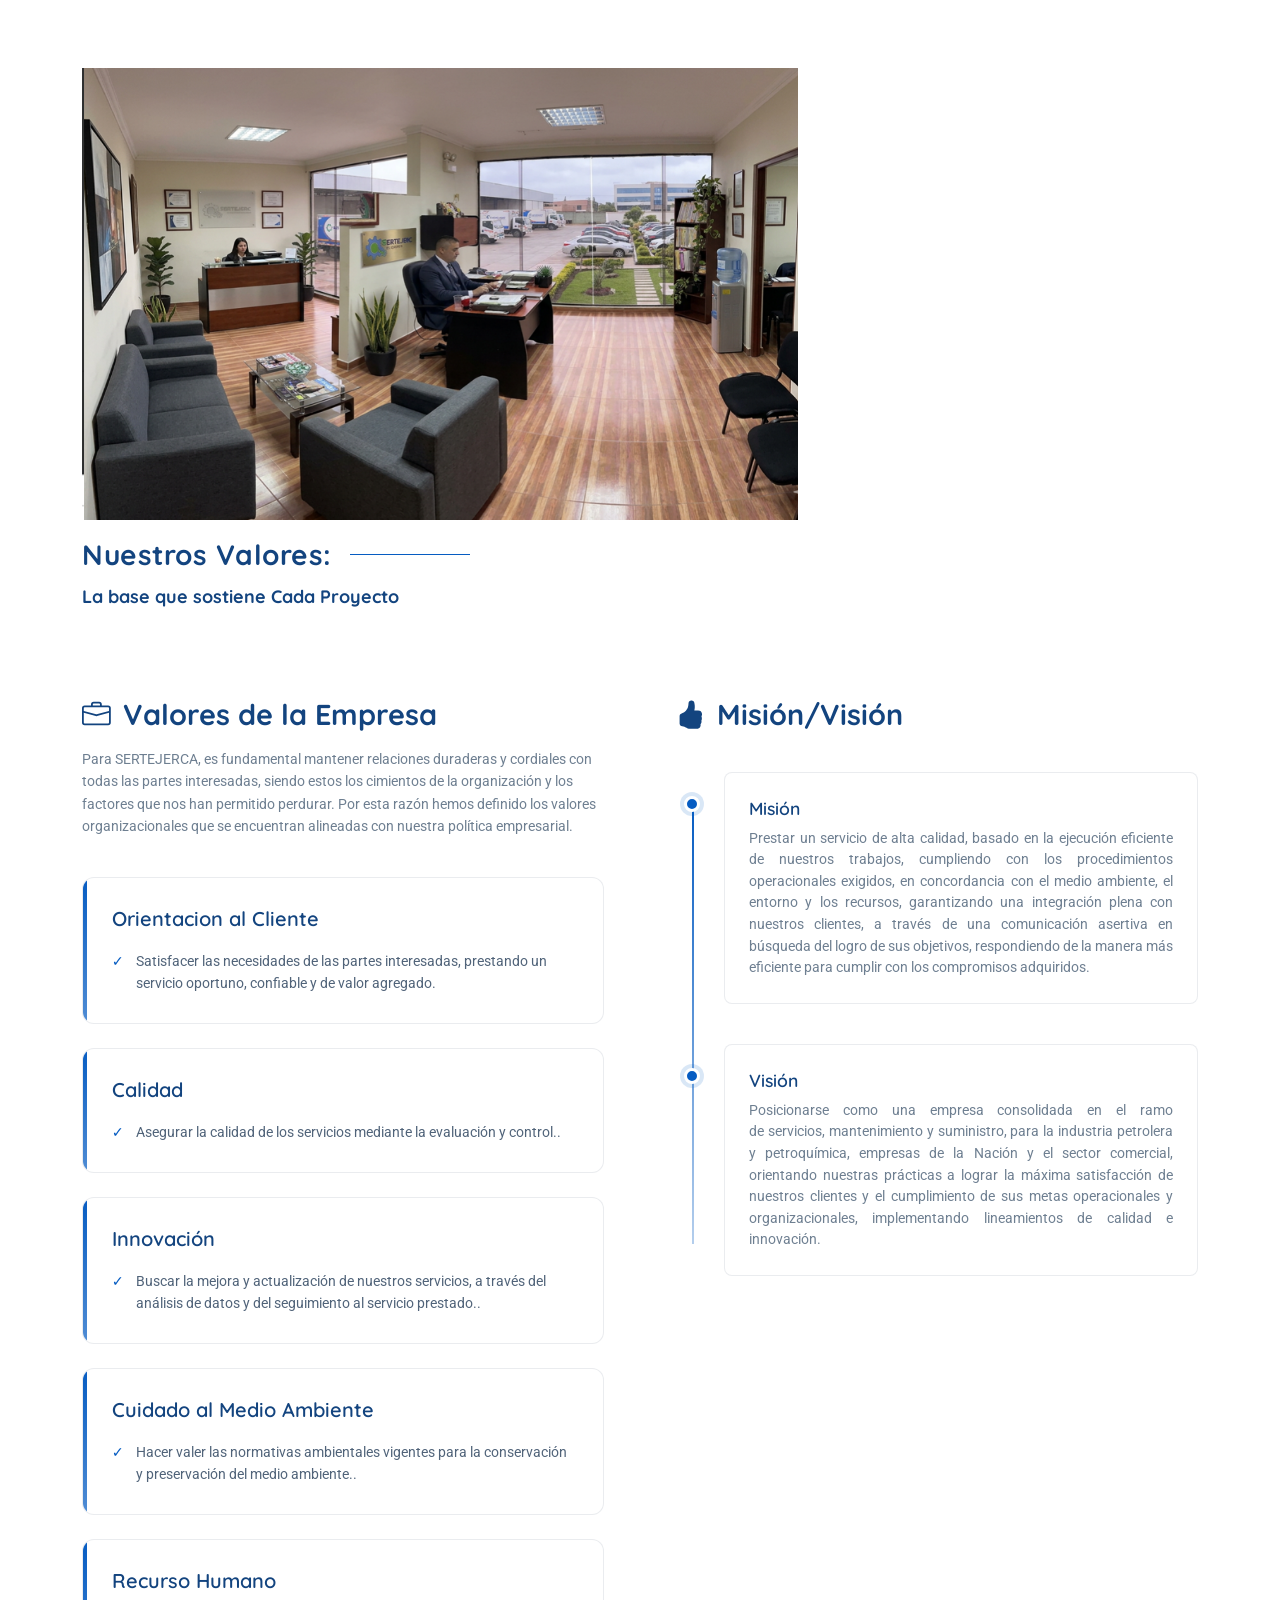
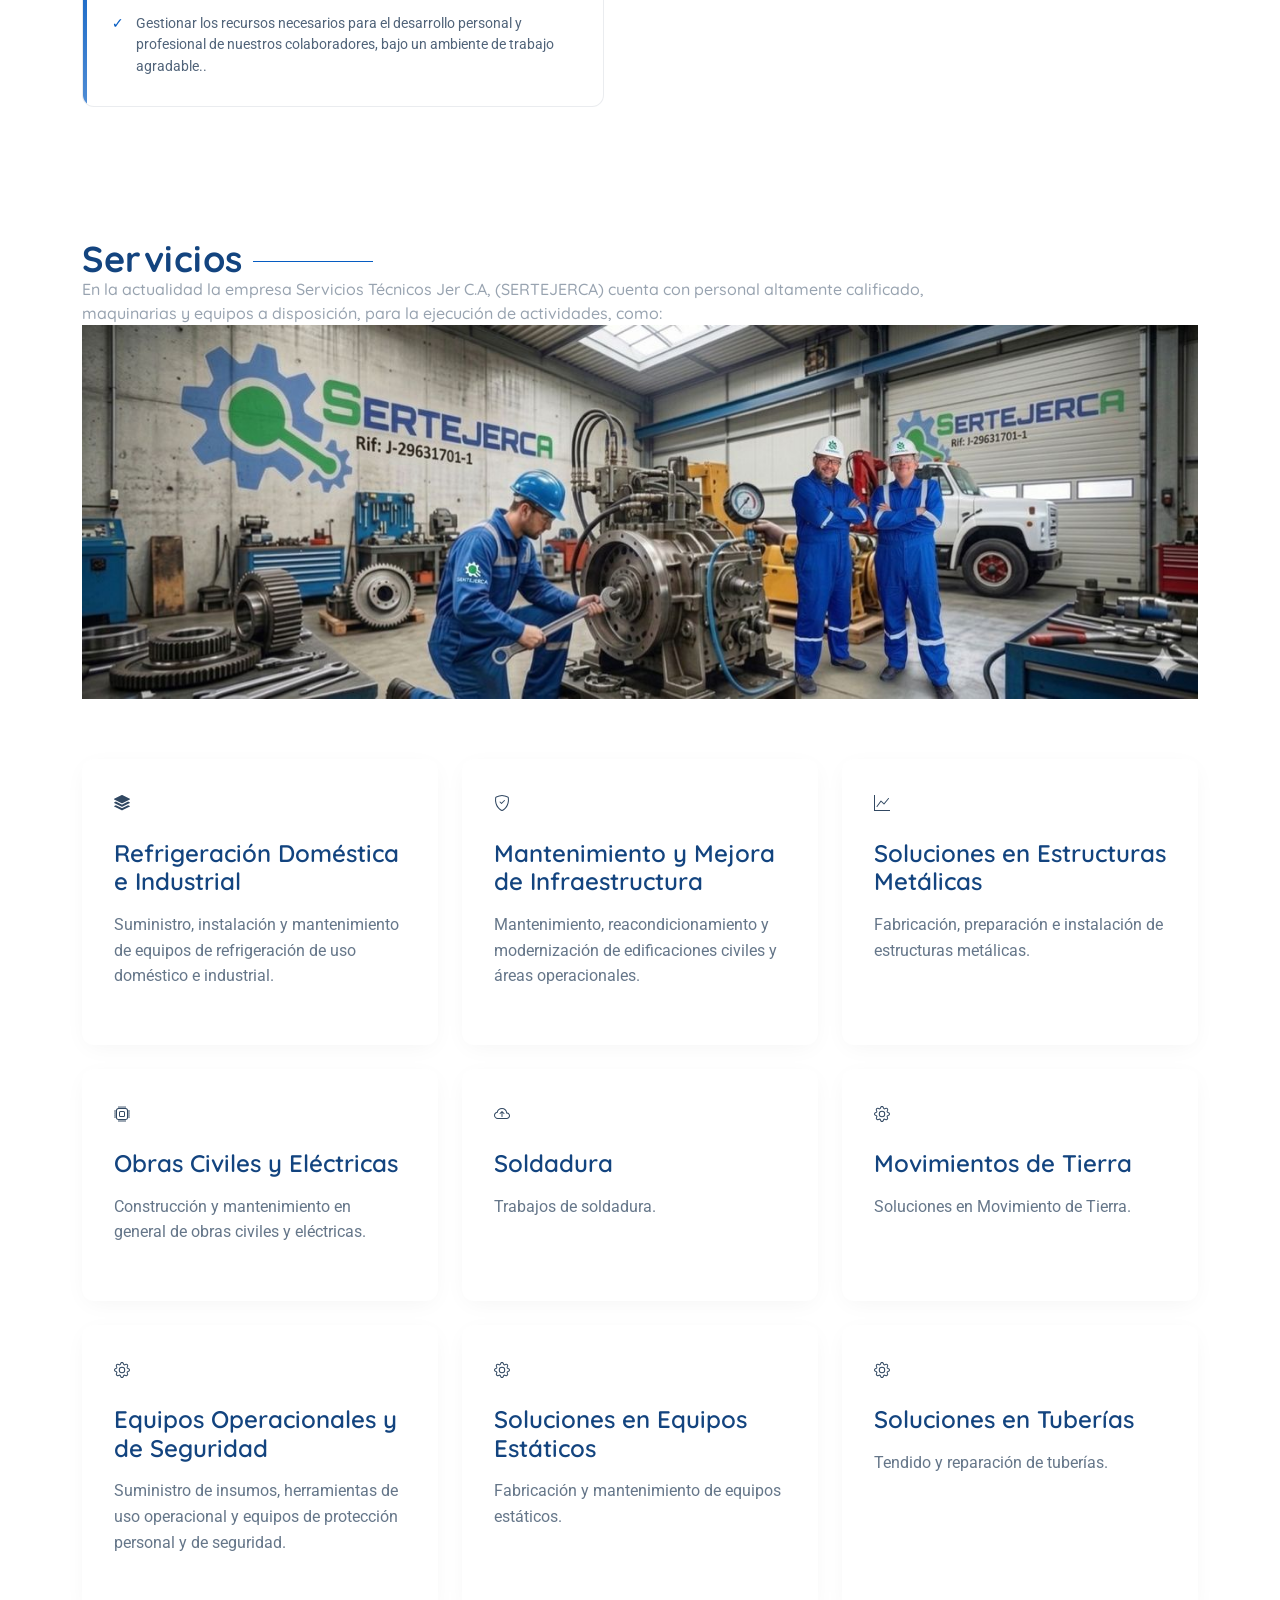
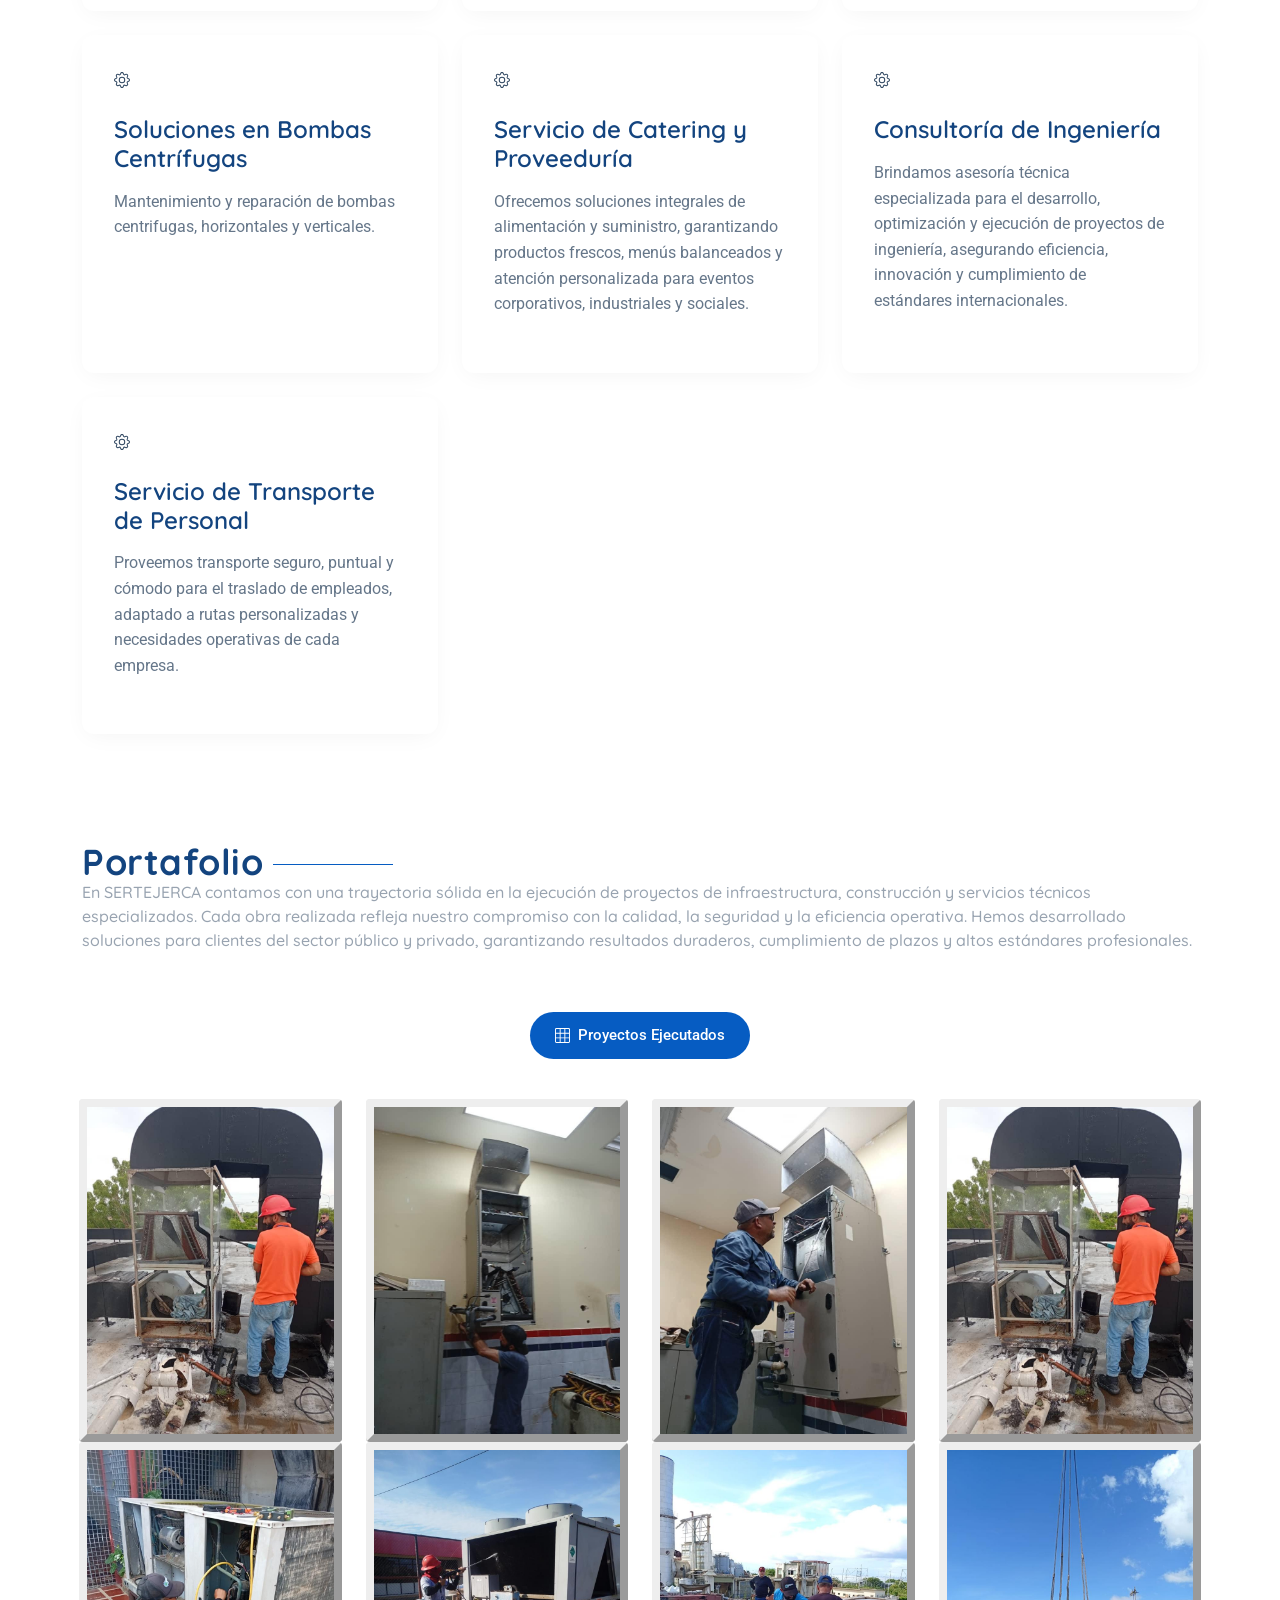
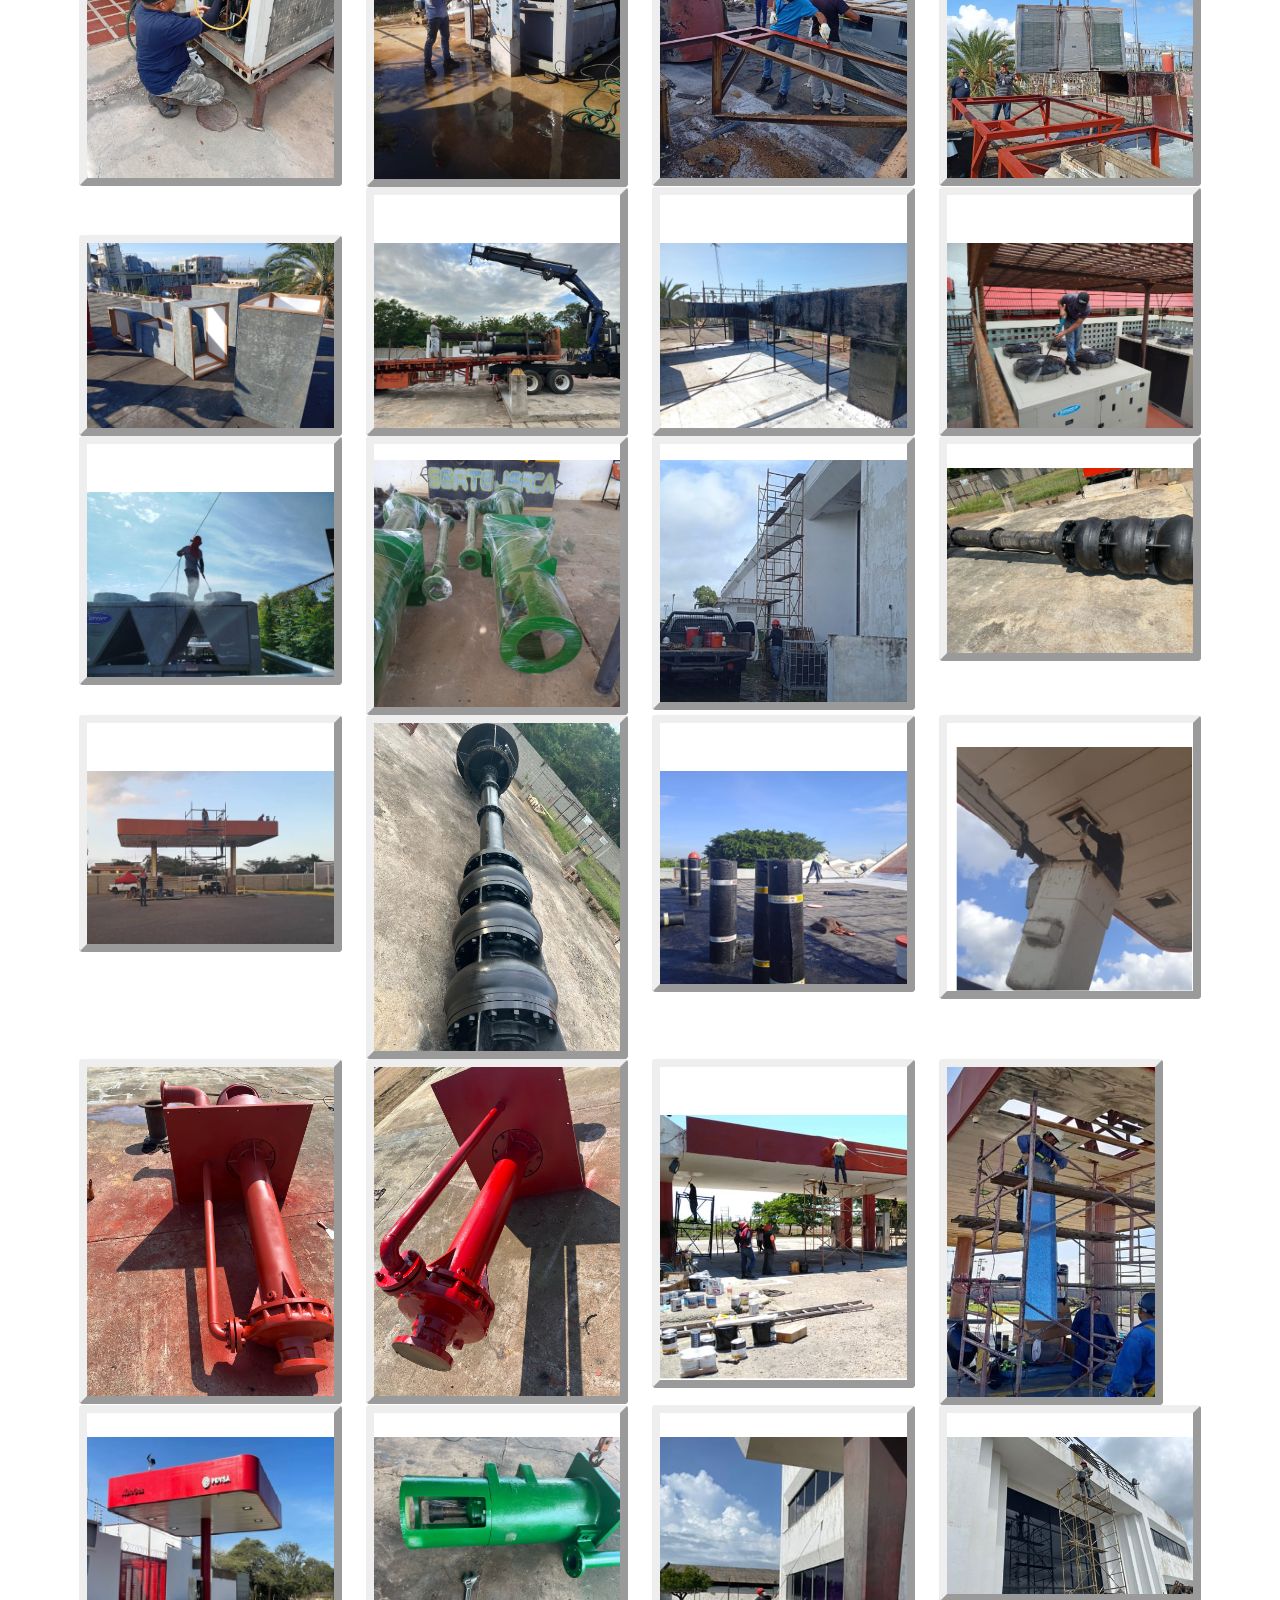
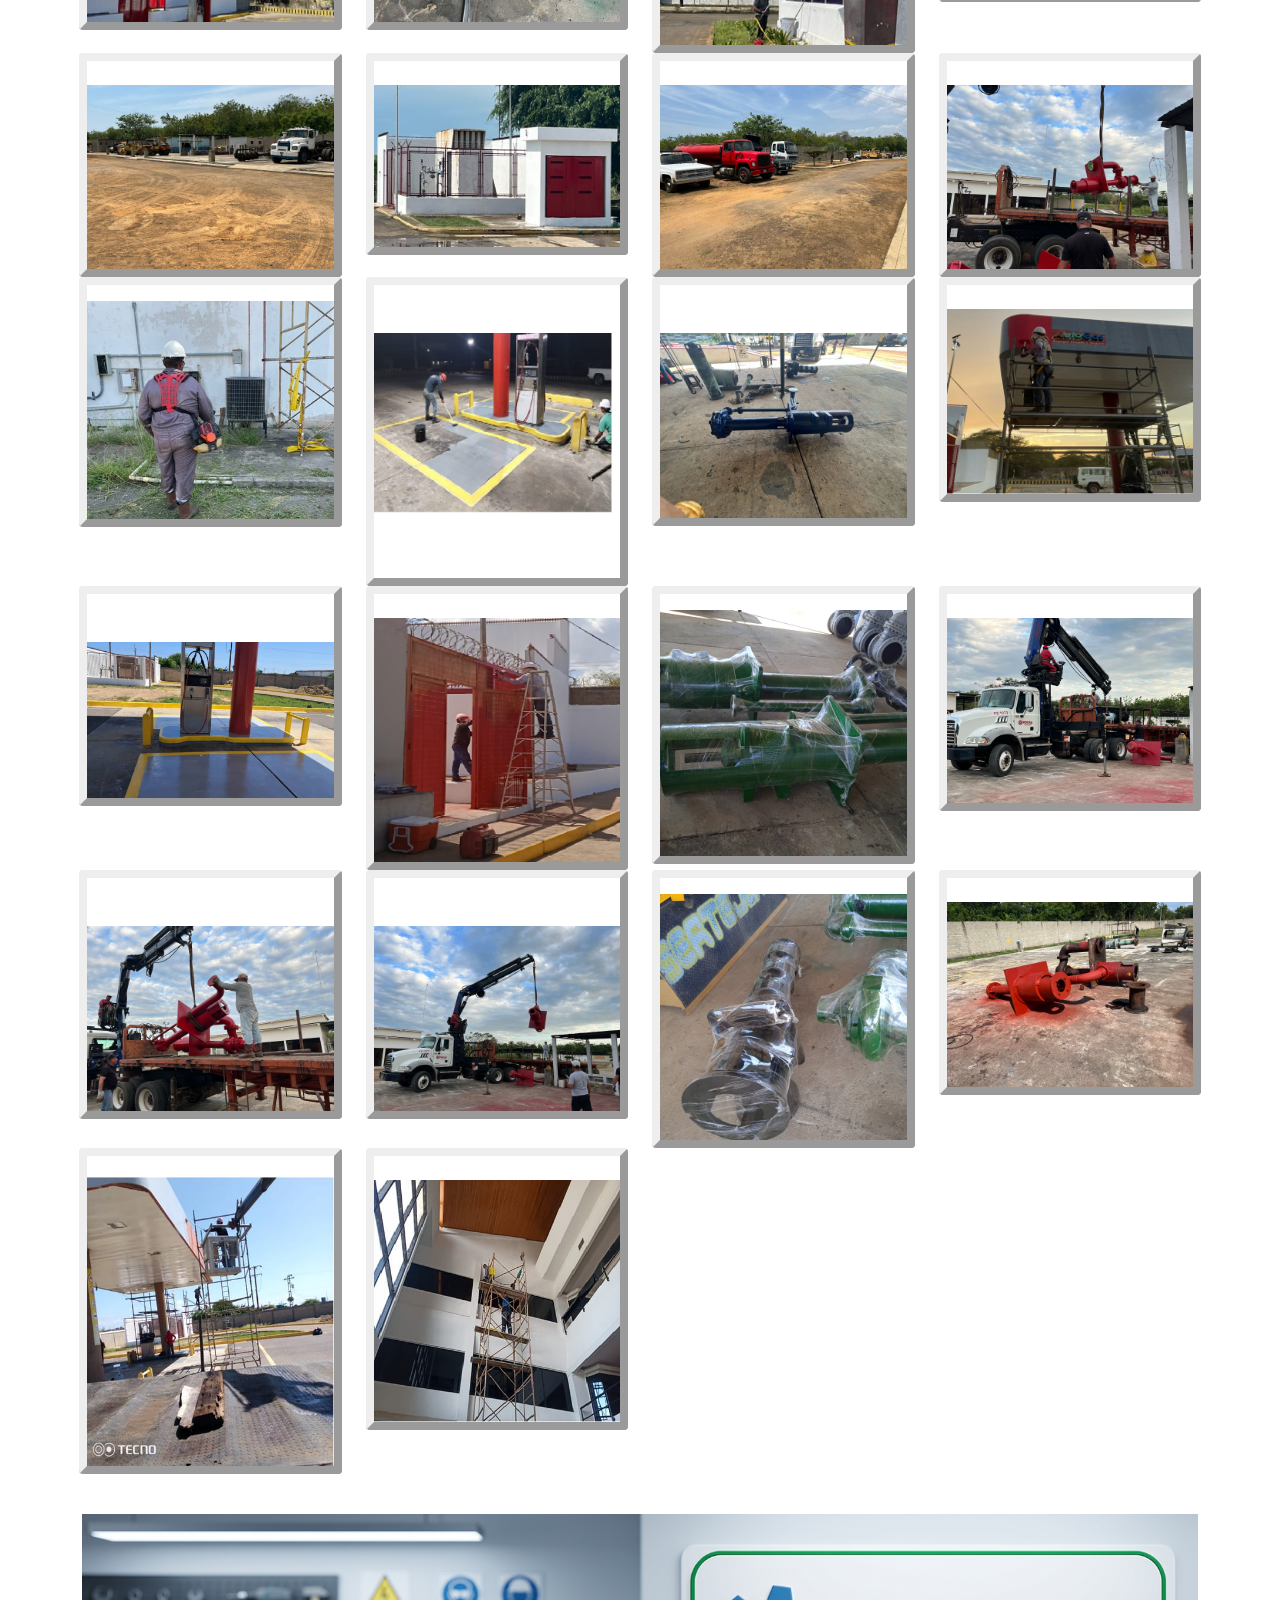
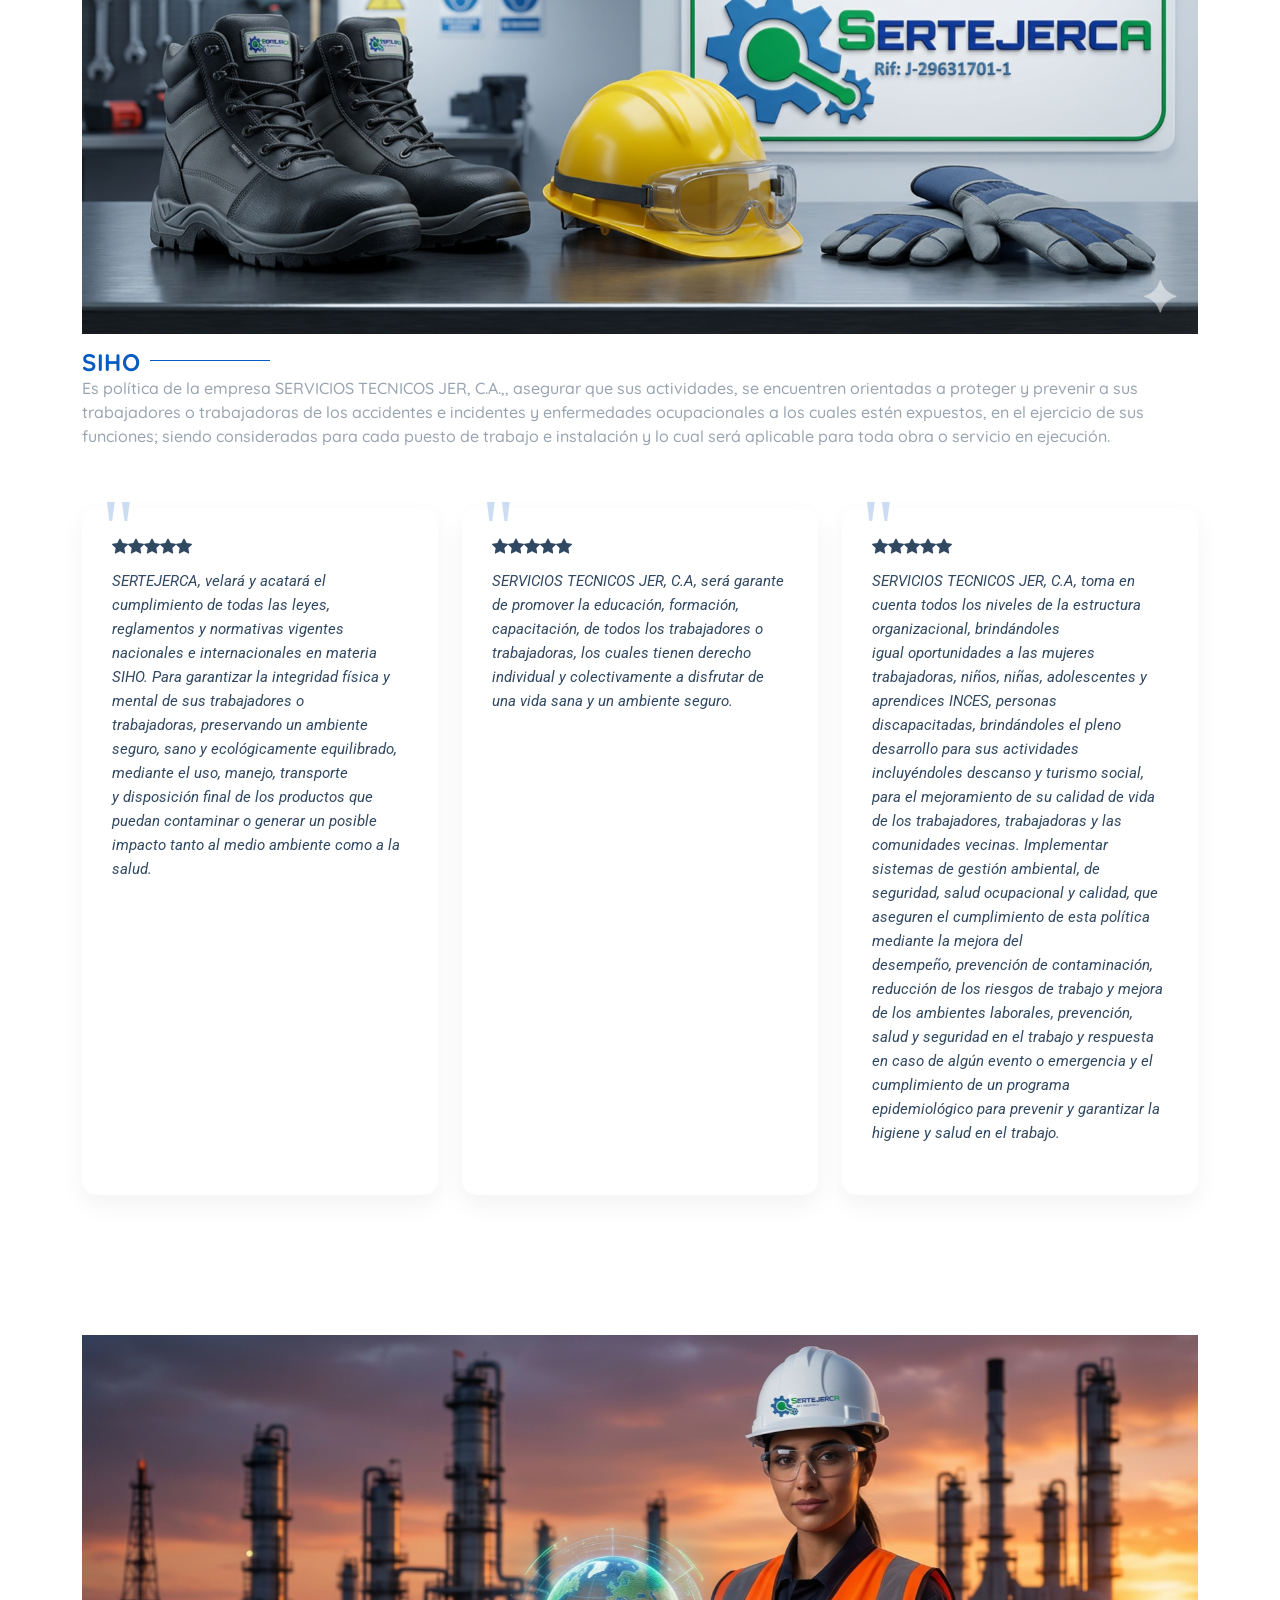
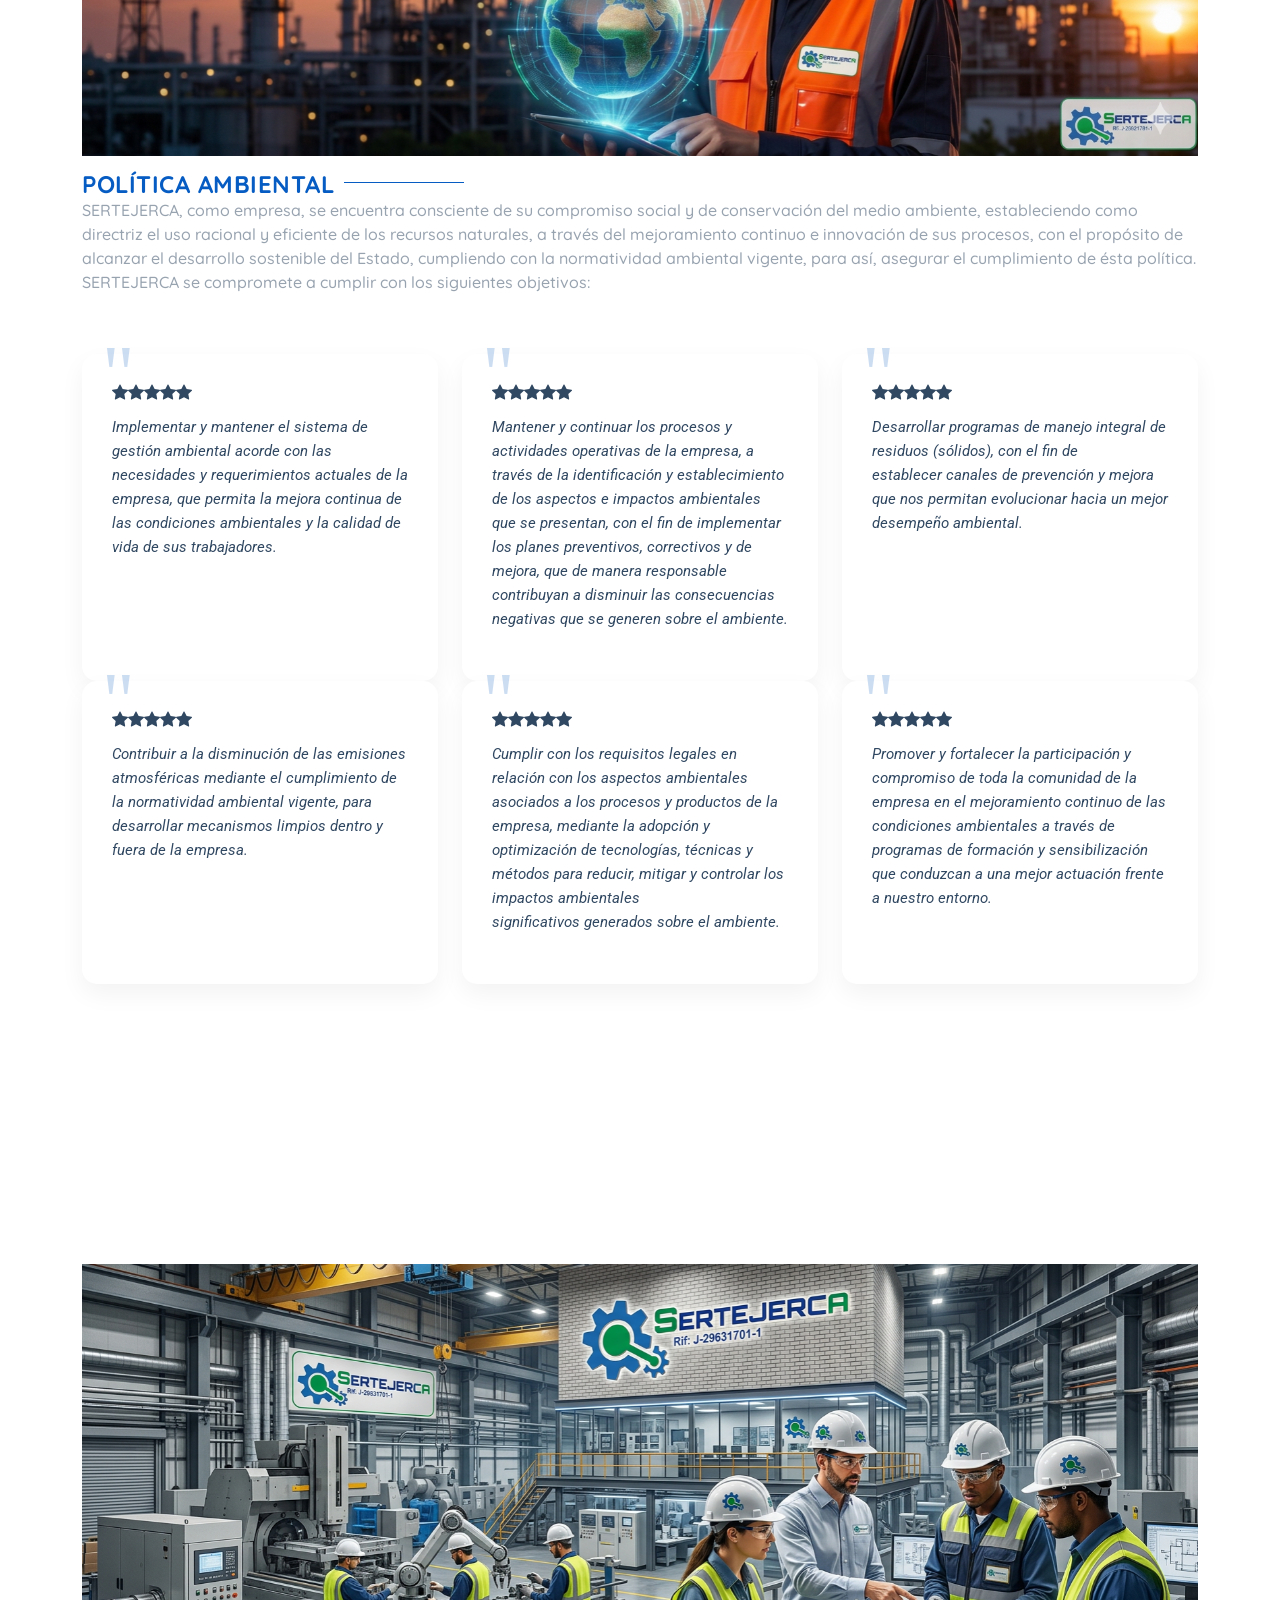
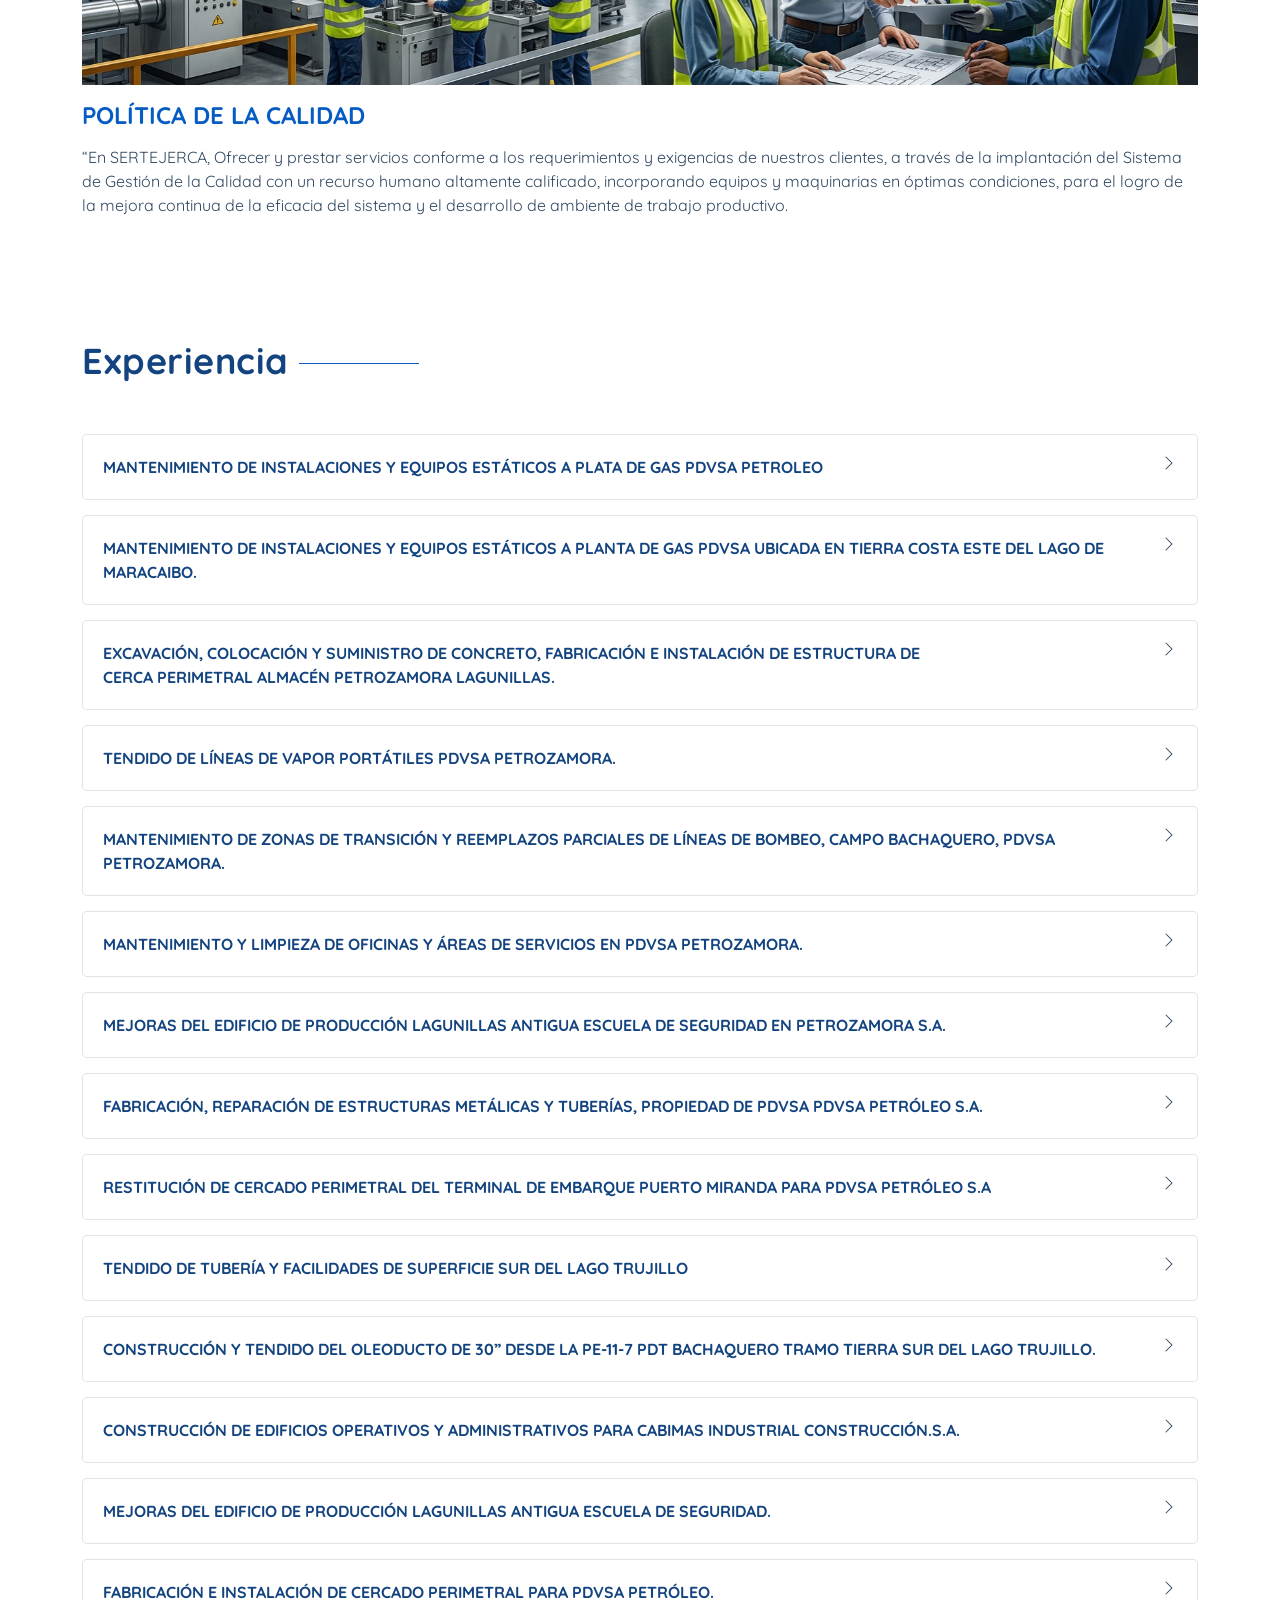
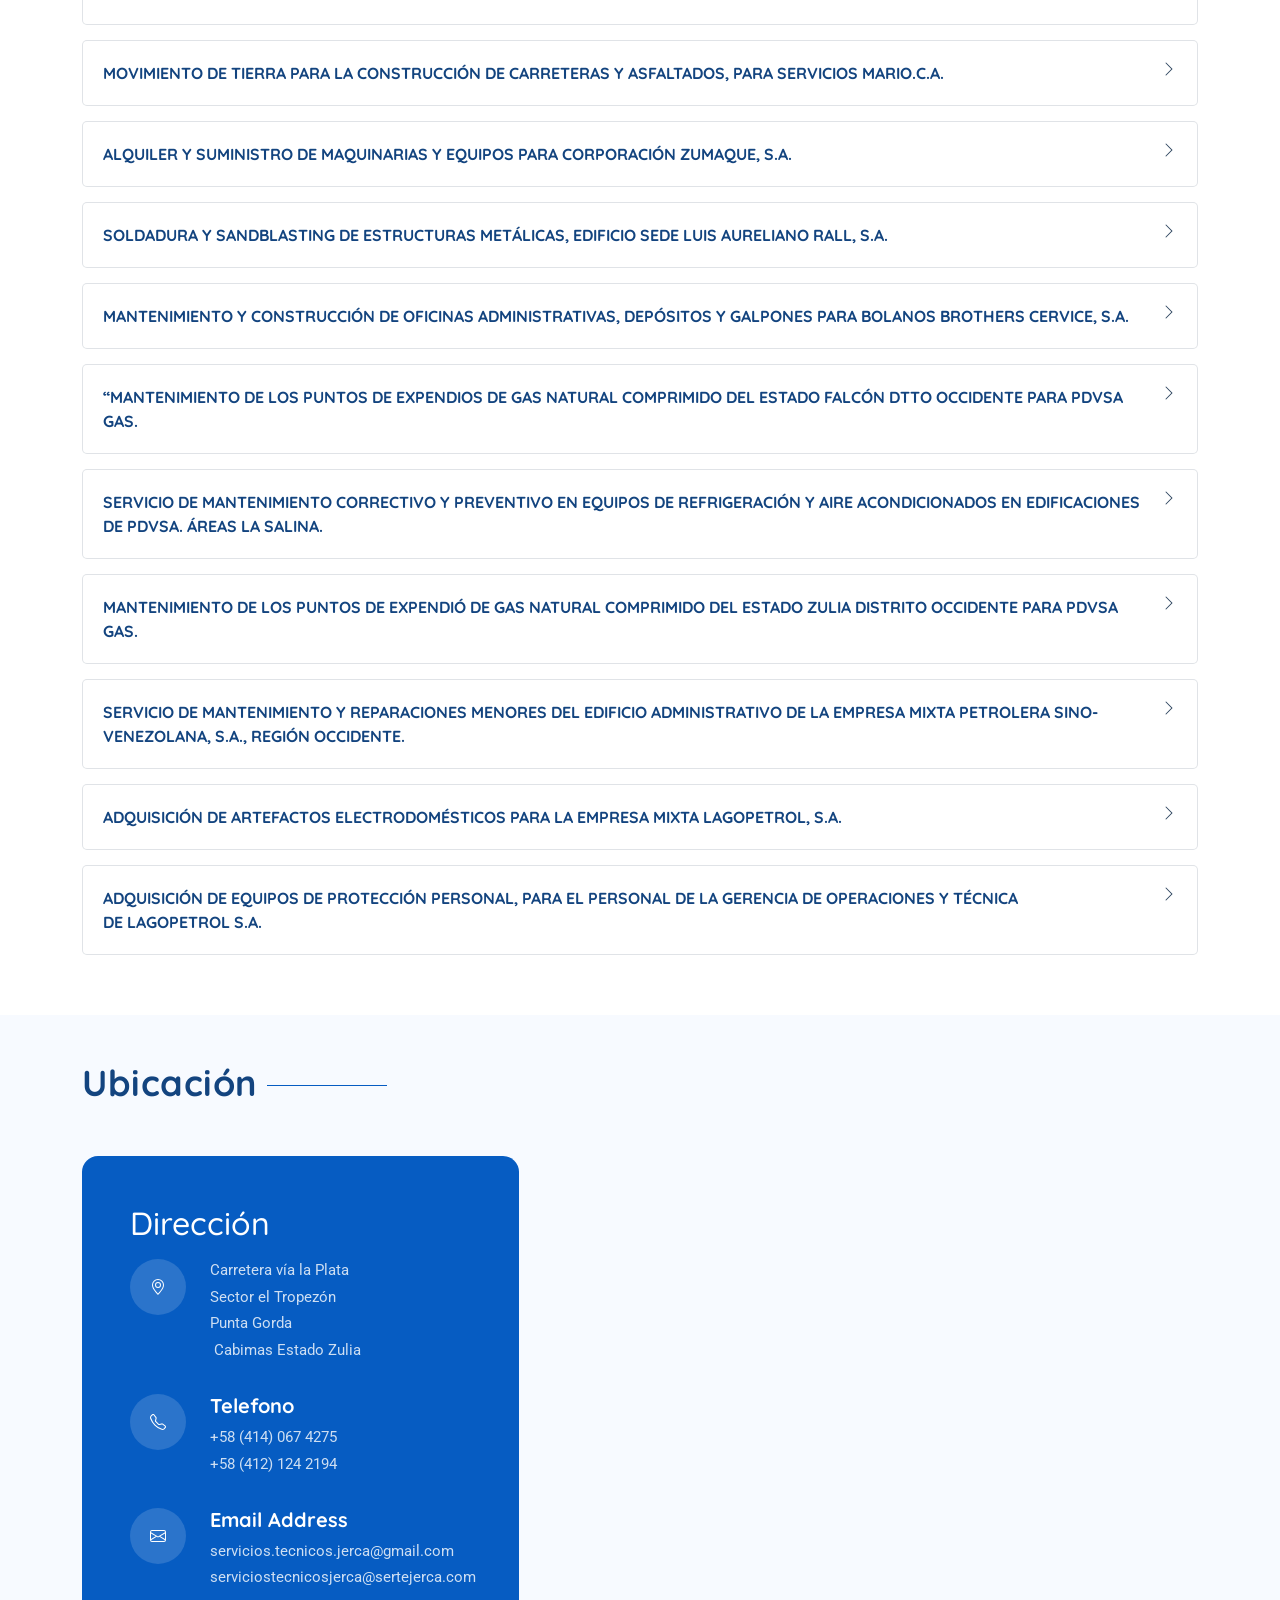
==== commit 92ede423: "indexfinal" ====
--- a/index.html
+++ b/index.html
@@ -1,5 +1,5 @@
-<!DOCTYPE html><html data-bs-theme="light" lang="en"><head><meta charset="utf-8"><meta name="viewport" content="width=device-width, initial-scale=1.0, shrink-to-fit=no"><title>Servicios Técnicos Jer, C.A</title><meta name="description" content=""><meta name="keywords" content="">
-			<script type="application/ld+json">{"@context":"http://schema.org","@type":"WebSite","name":"Sevicios Tecnicos Jer. C.A","url":"https://www.sertejerca.com"}</script><link rel="stylesheet" href="assets/bootstrap/css/bootstrap.min.css"><link rel="stylesheet" href="assets/css/styles.min.css"></head><body class="index-page"><header class="d-flex align-items-center mb-0 pb-4 header fixed-top" id="header"><div class="container-fluid position-relative d-flex justify-content-between align-items-center"><a class="d-flex align-items-center logo" href="index.html"></a><nav id="navmenu" class="navmenu"><div class="profile-img"><img class="img-fluid rounded-circle" src="assets/img/profile/Designer.png" alt=""></div><a class="d-flex justify-content-center align-items-center logo active" href="index.html"><h1 class="sitename">SERTEJERCA</h1></a><div class="text-center social-links"><a href="#" class="twitter"><svg class="bi bi-twitter-x" xmlns="http://www.w3.org/2000/svg" width="1em" height="1em" fill="currentColor" viewBox="0 0 16 16">
+<!DOCTYPE html><html data-bs-theme="light" lang="en"><head><meta charset="utf-8"><meta name="viewport" content="width=device-width, initial-scale=1.0, shrink-to-fit=no"><title>Index - Style Bootstrap Template</title><meta name="description" content=""><meta name="keywords" content="">
+			<script type="application/ld+json">{"@context":"http://schema.org","@type":"WebSite","name":"Sevicios Tecnicos Jer. C.A","url":"https://www.sertejerca.com"}</script><link rel="stylesheet" href="assets/bootstrap/css/bootstrap.min.css"><link rel="stylesheet" href="assets/css/styles.min.css"></head><body class="index-page"><header class="d-flex align-items-center mb-0 pb-4 header fixed-top" id="header"><div class="container-fluid position-relative d-flex justify-content-between align-items-center"><a class="d-flex align-items-center logo" href="index.html"></a><nav id="navmenu" class="navmenu"><div class="profile-img"><img class="img-fluid rounded-circle" src="assets/img/profile/Designer.png" alt=""></div><a class="d-flex justify-content-center align-items-center logo active" href="index.html"><h1 class="sitename">Alex Smith</h1></a><div class="text-center social-links"><a href="#" class="twitter"><svg class="bi bi-twitter-x" xmlns="http://www.w3.org/2000/svg" width="1em" height="1em" fill="currentColor" viewBox="0 0 16 16">
   <path d="M12.6.75h2.454l-5.36 6.142L16 15.25h-4.937l-3.867-5.07-4.425 5.07H.316l5.733-6.57L0 .75h5.063l3.495 4.633L12.601.75Zm-.86 13.028h1.36L4.323 2.145H2.865l8.875 11.633Z"></path>
 </svg></a><a href="#" class="facebook"><svg class="bi bi-facebook" xmlns="http://www.w3.org/2000/svg" width="1em" height="1em" fill="currentColor" viewBox="0 0 16 16">
   <path d="M16 8.049c0-4.446-3.582-8.05-8-8.05C3.58 0-.002 3.603-.002 8.05c0 4.017 2.926 7.347 6.75 7.951v-5.625h-2.03V8.05H6.75V6.275c0-2.017 1.195-3.131 3.022-3.131.876 0 1.791.157 1.791.157v1.98h-1.009c-.993 0-1.303.621-1.303 1.258v1.51h2.218l-.354 2.326H9.25V16c3.824-.604 6.75-3.934 6.75-7.951"></path>
@@ -29,9 +29,9 @@
   <path d="M2 6a6 6 0 1 1 10.174 4.31c-.203.196-.359.4-.453.619l-.762 1.769A.5.5 0 0 1 10.5 13h-5a.5.5 0 0 1-.46-.302l-.761-1.77a1.964 1.964 0 0 0-.453-.618A5.984 5.984 0 0 1 2 6m3 8.5a.5.5 0 0 1 .5-.5h5a.5.5 0 0 1 0 1l-.224.447a1 1 0 0 1-.894.553H6.618a1 1 0 0 1-.894-.553L5.5 15a.5.5 0 0 1-.5-.5"></path>
 </svg><span><span style="font-weight: normal !important;">Soluciones Integrales</span></span></div></div><img class="img-fluid hero-main-image" src="assets/img/profile/front.jpeg" alt="Portfolio Hero"><div class="image-overlay"></div></div></div></div></div></section><section id="about" class="about section"><div class="container section-title"><h2>Nosotros</h2><p>Compromiso, experiencia y soluciones para la industria</p></div><div class="container" data-aos="fade-up" data-aos-delay="100"><div class="row align-items-center"><div class="col-lg-5" data-aos="fade-right" data-aos-delay="200"><div class="profile-image-wrapper"><div class="profile-image"><img class="img-fluid" src="assets/img/profile/SERTEJERCA1.png" alt="Profile"></div><div class="signature-section"><img src="assets/img/misc/Artboard%207.png" alt="Signature" class="signature"><p class="quote"></p></div></div></div><div class="col-lg-7" data-aos="fade-left" data-aos-delay="300"><div class="about-content"><div class="intro"><h2 style="font-weight: bold;font-size: 38px;text-align: left;">Empresa Líder en Servicios Civiles, Industriales y Petroquímicos</h2><p style="text-align: justify;font-size: 13px;">SERTEJERCA, es una empresa con más de 18 años de&nbsp;experiencia, la cual fue conformada en 2008, con la proyección&nbsp;de ser una empresa orientada a la prestación de diversos servicios en áreas, como: soldadura, instrumentación, ensayos&nbsp;no destructivos, electricidad, carpintería, pintura, transporte,&nbsp;entre otros; enfocadas al área: civil, industrial, petrolero y&nbsp;petroquímico.&nbsp;<br>Desde el año 2009, ha ejecutado labores, iniciando con obras&nbsp;de construcción y mantenimiento en el área civil, continuando&nbsp;con preparación de superficies metálicas con sandblasting y&nbsp;pintura, movimientos de tierras, fabricación de estructura&nbsp;metálicas, tendido de líneas de vapor, tendido de oleoductos,&nbsp;mantenimiento y limpieza de oficinas, mantenimiento de&nbsp;equipos estáticos y mejoras en edificaciones.&nbsp;<br>Actualmente, cuenta con contratos activos, de:&nbsp;mantenimiento correctivo y preventivo en el área de&nbsp;refrigeración, mantenimiento civil de edificios administrativos, inspección y reparación de bombas centrifugas horizontales y&nbsp;verticales, mantenimiento de los puntos de expendios de gas&nbsp;comprimido en la región occidente, suministro de implementos&nbsp;de seguridad, herramientas y equipos.</p></div><div data-aos="fade-up" data-aos-delay="300" class="journey-timeline"></div><div data-aos="fade-up" data-aos-delay="400" class="cta-section"></div></div></div></div></div></section><section id="resume" class="resume section"><div class="container"><div class="row"><div class="col-md-12"><img class="img-fluid" width="1133" height="565" src="assets/img/values.png" style="width: 716px;height: 452px;"></div></div></div><div class="container section-title"><h2 class="mt-2 pt-3 pb-0" style="height: 23px;font-size: 28px;font-weight: bold;">Nuestros Valores:&nbsp;</h2><p style="text-align: justify;font-size: 18px;"><br><strong><span style="color: rgb(19, 68, 127);">La base que sostiene Cada Proyecto</span></strong><br><br></p></div><div class="container" data-aos="fade-up" data-aos-delay="100"><div class="row"><div class="col-lg-6" data-aos="fade-right" data-aos-delay="200"><div class="experience-section"><div class="mt-0 pt-0 section-header"><h2><svg class="bi bi-briefcase" xmlns="http://www.w3.org/2000/svg" width="1em" height="1em" fill="currentColor" viewBox="0 0 16 16">
   <path d="M6.5 1A1.5 1.5 0 0 0 5 2.5V3H1.5A1.5 1.5 0 0 0 0 4.5v8A1.5 1.5 0 0 0 1.5 14h13a1.5 1.5 0 0 0 1.5-1.5v-8A1.5 1.5 0 0 0 14.5 3H11v-.5A1.5 1.5 0 0 0 9.5 1zm0 1h3a.5.5 0 0 1 .5.5V3H6v-.5a.5.5 0 0 1 .5-.5m1.886 6.914L15 7.151V12.5a.5.5 0 0 1-.5.5h-13a.5.5 0 0 1-.5-.5V7.15l6.614 1.764a1.5 1.5 0 0 0 .772 0M1.5 4h13a.5.5 0 0 1 .5.5v1.616L8.129 7.948a.5.5 0 0 1-.258 0L1 6.116V4.5a.5.5 0 0 1 .5-.5"></path>
-</svg> Valores de la Empresa</h2><p class="section-subtitle" style="font-size: 14px;text-align: left;">Para SERTEJERCA, es fundamental mantener relaciones&nbsp;duraderas y cordiales con todas las partes interesadas, siendo&nbsp;estos los cimientos de la organización y los factores que nos&nbsp;han permitido perdurar. Por esta razón hemos definido los&nbsp;valores organizacionales que se encuentran alineadas con&nbsp;nuestra política empresarial.</p></div><div class="experience-cards"><div data-aos="zoom-in" data-aos-delay="300" class="experience-card"><div class="card-header"><div class="role-info"><h3>Orientacion al Cliente</h3></div></div><div class="card-body"><ul class="achievements"><li>Satisfacer las necesidades de las&nbsp;partes interesadas, prestando un servicio oportuno,&nbsp;confiable y de valor agregado.</li></ul></div></div><div data-aos="zoom-in" data-aos-delay="300" class="experience-card"><div class="card-header"><div class="role-info"><h3>Calidad</h3></div></div><div class="card-body"><ul class="achievements"><li>Asegurar la calidad de los servicios mediante la&nbsp;evaluación y control..</li></ul></div></div><div data-aos="zoom-in" data-aos-delay="300" class="experience-card"><div class="card-header"><div class="role-info"><h3>Innovacion</h3></div></div><div class="card-body"><ul class="achievements"><li>Buscar la mejora y actualización de nuestros&nbsp;servicios, a través del análisis de datos y del seguimiento al&nbsp;servicio prestado..</li></ul></div></div><div data-aos="zoom-in" data-aos-delay="300" class="experience-card"><div class="card-header"><div class="role-info"><h3>Cuidado al Medio Ambiente</h3></div></div><div class="card-body"><ul class="achievements"><li>Hacer valer las normativas&nbsp;ambientales vigentes para la conservación y preservación&nbsp;del medio ambiente..</li></ul></div></div><div data-aos="zoom-in" data-aos-delay="300" class="experience-card"><div class="card-header"><div class="role-info"><h3>Recurso Humano</h3></div></div><div class="card-body"><ul class="achievements"><li style="text-align: left;">Gestionar los recursos necesarios para el&nbsp;desarrollo personal y profesional de nuestros&nbsp;colaboradores, bajo un ambiente de trabajo agradable..</li></ul></div></div></div></div></div><div class="col-lg-6" data-aos="fade-left" data-aos-delay="200"><div class="education-section"><div class="section-header"><h2><svg class="bi bi-hand-thumbs-up-fill" xmlns="http://www.w3.org/2000/svg" width="1em" height="1em" fill="currentColor" viewBox="0 0 16 16">
+</svg> Valores de la Empresa</h2><p class="section-subtitle" style="font-size: 14px;text-align: left;">Para SERTEJERCA, es fundamental mantener relaciones&nbsp;duraderas y cordiales con todas las partes interesadas, siendo&nbsp;estos los cimientos de la organización y los factores que nos&nbsp;han permitido perdurar. Por esta razón hemos definido los&nbsp;valores organizacionales que se encuentran alineadas con&nbsp;nuestra política empresarial.</p></div><div class="experience-cards"><div data-aos="zoom-in" data-aos-delay="300" class="experience-card"><div class="card-header"><div class="role-info"><h3>Orientacion al Cliente</h3></div></div><div class="card-body"><ul class="achievements"><li>Satisfacer las necesidades de las&nbsp;partes interesadas, prestando un servicio oportuno,&nbsp;confiable y de valor agregado.</li></ul></div></div><div data-aos="zoom-in" data-aos-delay="300" class="experience-card"><div class="card-header"><div class="role-info"><h3>Calidad</h3></div></div><div class="card-body"><ul class="achievements"><li>Asegurar la calidad de los servicios mediante la&nbsp;evaluación y control..</li></ul></div></div><div data-aos="zoom-in" data-aos-delay="300" class="experience-card"><div class="card-header"><div class="role-info"><h3>Innovación</h3></div></div><div class="card-body"><ul class="achievements"><li>Buscar la mejora y actualización de nuestros&nbsp;servicios, a través del análisis de datos y del seguimiento al&nbsp;servicio prestado..</li></ul></div></div><div data-aos="zoom-in" data-aos-delay="300" class="experience-card"><div class="card-header"><div class="role-info"><h3>Cuidado al Medio Ambiente</h3></div></div><div class="card-body"><ul class="achievements"><li>Hacer valer las normativas&nbsp;ambientales vigentes para la conservación y preservación&nbsp;del medio ambiente..</li></ul></div></div><div data-aos="zoom-in" data-aos-delay="300" class="experience-card"><div class="card-header"><div class="role-info"><h3>Recurso Humano</h3></div></div><div class="card-body"><ul class="achievements"><li style="text-align: left;">Gestionar los recursos necesarios para el&nbsp;desarrollo personal y profesional de nuestros&nbsp;colaboradores, bajo un ambiente de trabajo agradable..</li></ul></div></div></div></div></div><div class="col-lg-6" data-aos="fade-left" data-aos-delay="200"><div class="education-section"><div class="section-header"><h2><svg class="bi bi-hand-thumbs-up-fill" xmlns="http://www.w3.org/2000/svg" width="1em" height="1em" fill="currentColor" viewBox="0 0 16 16">
   <path d="M6.956 1.745C7.021.81 7.908.087 8.864.325l.261.066c.463.116.874.456 1.012.965.22.816.533 2.511.062 4.51a9.84 9.84 0 0 1 .443-.051c.713-.065 1.669-.072 2.516.21.518.173.994.681 1.2 1.273.184.532.16 1.162-.234 1.733.058.119.103.242.138.363.077.27.113.567.113.856 0 .289-.036.586-.113.856-.039.135-.09.273-.16.404.169.387.107.819-.003 1.148a3.163 3.163 0 0 1-.488.901c.054.152.076.312.076.465 0 .305-.089.625-.253.912C13.1 15.522 12.437 16 11.5 16H8c-.605 0-1.07-.081-1.466-.218a4.82 4.82 0 0 1-.97-.484l-.048-.03c-.504-.307-.999-.609-2.068-.722C2.682 14.464 2 13.846 2 13V9c0-.85.685-1.432 1.357-1.615.849-.232 1.574-.787 2.132-1.41.56-.627.914-1.28 1.039-1.639.199-.575.356-1.539.428-2.59z"></path>
-</svg>Mision/Vision</h2></div><div class="education-timeline"><div class="timeline-track"></div><div data-aos="slide-up" data-aos-delay="300" class="education-item"><div class="timeline-marker"></div><div class="education-content"><div class="degree-header"><h3>Mision</h3></div><p style="text-align: justify;">Prestar un servicio de alta calidad, basado en la ejecución&nbsp;eficiente de nuestros trabajos, cumpliendo con los&nbsp;procedimientos operacionales exigidos, en concordancia con el&nbsp;medio ambiente, el entorno y los recursos, garantizando una&nbsp;integración plena con nuestros clientes, a través de una&nbsp;comunicación asertiva en búsqueda del logro de sus objetivos,&nbsp;respondiendo de la manera más eficiente para cumplir con los&nbsp;compromisos adquiridos.</p></div></div><div data-aos="slide-up" data-aos-delay="400" class="education-item"><div class="timeline-marker"></div><div class="education-content"><div class="degree-header"><h3>Vision</h3></div><p style="text-align: justify;">Posicionarse como una empresa consolidada en el ramo de&nbsp;servicios, mantenimiento y suministro, para la industria&nbsp;petrolera y petroquímica, empresas de la Nación y el sector&nbsp;comercial, orientando nuestras prácticas a lograr la máxima&nbsp;satisfacción de nuestros clientes y el cumplimiento de sus&nbsp;metas operacionales y organizacionales, implementando&nbsp;lineamientos de calidad e innovación.</p></div></div><div data-aos="slide-up" data-aos-delay="500" class="education-item"></div></div></div></div></div></div></section><section id="services" class="services section"><div class="container section-title"><h2>Servicios</h2><p>En la actualidad la empresa Servicios Técnicos Jer C.A,&nbsp;(SERTEJERCA) cuenta con personal altamente calificado,&nbsp;<br>maquinarias y equipos a disposición, para la ejecución de&nbsp;actividades, como:</p><img class="img-fluid" width="1280" height="428" src="assets/img/shop.jpeg"></div><div class="container" data-aos="fade-up" data-aos-delay="100"><div class="row g-4"><div class="col-md-6 col-lg-4" data-aos="fade-up" data-aos-delay="100"><div class="service-item"><div class="icon"><svg class="bi bi-stack" xmlns="http://www.w3.org/2000/svg" width="1em" height="1em" fill="currentColor" viewBox="0 0 16 16">
+</svg>Misión/Visión</h2></div><div class="education-timeline"><div class="timeline-track"></div><div data-aos="slide-up" data-aos-delay="300" class="education-item"><div class="timeline-marker"></div><div class="education-content"><div class="degree-header"><h3>Misión</h3></div><p style="text-align: justify;">Prestar un servicio de alta calidad, basado en la ejecución&nbsp;eficiente de nuestros trabajos, cumpliendo con los&nbsp;procedimientos operacionales exigidos, en concordancia con el&nbsp;medio ambiente, el entorno y los recursos, garantizando una&nbsp;integración plena con nuestros clientes, a través de una&nbsp;comunicación asertiva en búsqueda del logro de sus objetivos,&nbsp;respondiendo de la manera más eficiente para cumplir con los&nbsp;compromisos adquiridos.</p></div></div><div data-aos="slide-up" data-aos-delay="400" class="education-item"><div class="timeline-marker"></div><div class="education-content"><div class="degree-header"><h3>Visión</h3></div><p style="text-align: justify;">Posicionarse como una empresa consolidada en el ramo de&nbsp;servicios, mantenimiento y suministro, para la industria&nbsp;petrolera y petroquímica, empresas de la Nación y el sector&nbsp;comercial, orientando nuestras prácticas a lograr la máxima&nbsp;satisfacción de nuestros clientes y el cumplimiento de sus&nbsp;metas operacionales y organizacionales, implementando&nbsp;lineamientos de calidad e innovación.</p></div></div><div data-aos="slide-up" data-aos-delay="500" class="education-item"></div></div></div></div></div></div></section><section id="services" class="services section"><div class="container section-title"><h2>Servicios</h2><p>En la actualidad la empresa Servicios Técnicos Jer C.A,&nbsp;(SERTEJERCA) cuenta con personal altamente calificado,&nbsp;<br>maquinarias y equipos a disposición, para la ejecución de&nbsp;actividades, como:</p><img class="img-fluid" width="1280" height="428" src="assets/img/shop.jpeg"></div><div class="container" data-aos="fade-up" data-aos-delay="100"><div class="row g-4"><div class="col-md-6 col-lg-4" data-aos="fade-up" data-aos-delay="100"><div class="service-item"><div class="icon"><svg class="bi bi-stack" xmlns="http://www.w3.org/2000/svg" width="1em" height="1em" fill="currentColor" viewBox="0 0 16 16">
   <path d="m14.12 10.163 1.715.858c.22.11.22.424 0 .534L8.267 15.34a.598.598 0 0 1-.534 0L.165 11.555a.299.299 0 0 1 0-.534l1.716-.858 5.317 2.659c.505.252 1.1.252 1.604 0l5.317-2.66zM7.733.063a.598.598 0 0 1 .534 0l7.568 3.784a.3.3 0 0 1 0 .535L8.267 8.165a.598.598 0 0 1-.534 0L.165 4.382a.299.299 0 0 1 0-.535L7.733.063z"></path>
   <path d="m14.12 6.576 1.715.858c.22.11.22.424 0 .534l-7.568 3.784a.598.598 0 0 1-.534 0L.165 7.968a.299.299 0 0 1 0-.534l1.716-.858 5.317 2.659c.505.252 1.1.252 1.604 0l5.317-2.659z"></path>
 </svg></div><h3 style="color: var(--heading-color);">Refrigeración Doméstica e Industrial</h3><p>Suministro, instalación y mantenimiento de equipos de&nbsp;refrigeración de uso doméstico e industrial.</p><div class="card-links"></div></div></div><div class="col-md-6 col-lg-4" data-aos="fade-up" data-aos-delay="200"><div class="service-item"><div class="icon"><svg class="bi bi-shield-check" xmlns="http://www.w3.org/2000/svg" width="1em" height="1em" fill="currentColor" viewBox="0 0 16 16">
@@ -59,7 +59,16 @@
 </svg></div><h3>Soluciones en Tuberías</h3><p>Tendido y reparación de tuberías.</p><div class="card-links"></div></div></div><div class="col-md-6 col-lg-4" data-aos="fade-up" data-aos-delay="300"><div class="service-item"><div class="icon"><svg class="bi bi-gear" xmlns="http://www.w3.org/2000/svg" width="1em" height="1em" fill="currentColor" viewBox="0 0 16 16">
   <path d="M8 4.754a3.246 3.246 0 1 0 0 6.492 3.246 3.246 0 0 0 0-6.492zM5.754 8a2.246 2.246 0 1 1 4.492 0 2.246 2.246 0 0 1-4.492 0z"></path>
   <path d="M9.796 1.343c-.527-1.79-3.065-1.79-3.592 0l-.094.319a.873.873 0 0 1-1.255.52l-.292-.16c-1.64-.892-3.433.902-2.54 2.541l.159.292a.873.873 0 0 1-.52 1.255l-.319.094c-1.79.527-1.79 3.065 0 3.592l.319.094a.873.873 0 0 1 .52 1.255l-.16.292c-.892 1.64.901 3.434 2.541 2.54l.292-.159a.873.873 0 0 1 1.255.52l.094.319c.527 1.79 3.065 1.79 3.592 0l.094-.319a.873.873 0 0 1 1.255-.52l.292.16c1.64.893 3.434-.902 2.54-2.541l-.159-.292a.873.873 0 0 1 .52-1.255l.319-.094c1.79-.527 1.79-3.065 0-3.592l-.319-.094a.873.873 0 0 1-.52-1.255l.16-.292c.893-1.64-.902-3.433-2.541-2.54l-.292.159a.873.873 0 0 1-1.255-.52l-.094-.319zm-2.633.283c.246-.835 1.428-.835 1.674 0l.094.319a1.873 1.873 0 0 0 2.693 1.115l.291-.16c.764-.415 1.6.42 1.184 1.185l-.159.292a1.873 1.873 0 0 0 1.116 2.692l.318.094c.835.246.835 1.428 0 1.674l-.319.094a1.873 1.873 0 0 0-1.115 2.693l.16.291c.415.764-.42 1.6-1.185 1.184l-.291-.159a1.873 1.873 0 0 0-2.693 1.116l-.094.318c-.246.835-1.428.835-1.674 0l-.094-.319a1.873 1.873 0 0 0-2.692-1.115l-.292.16c-.764.415-1.6-.42-1.184-1.185l.159-.291A1.873 1.873 0 0 0 1.945 8.93l-.319-.094c-.835-.246-.835-1.428 0-1.674l.319-.094A1.873 1.873 0 0 0 3.06 4.377l-.16-.292c-.415-.764.42-1.6 1.185-1.184l.292.159a1.873 1.873 0 0 0 2.692-1.115l.094-.319z"></path>
-</svg></div><h3>Soluciones en Bombas Centrífugas</h3><p>Mantenimiento y reparación de bombas centrifugas,&nbsp;horizontales y verticales.</p><div class="card-links"></div></div></div></div></div></section><section id="portfolio" class="portfolio section"><div class="container section-title"><h2>Portafolio</h2><p>En SERTEJERCA contamos con una trayectoria sólida en la ejecución de proyectos de infraestructura, construcción y servicios técnicos especializados. Cada obra realizada refleja nuestro compromiso con la calidad, la seguridad y la eficiencia operativa. Hemos desarrollado soluciones para clientes del sector público y privado, garantizando resultados duraderos, cumplimiento de plazos y altos estándares profesionales.</p></div><div class="container"><div class="row"><div class="col-md-4"></div><div class="col-md-4"><ul data-aos="fade-up" data-aos-delay="200" class="portfolio-filters isotope-filters"><li data-filter="*" class="filter-active"><svg class="bi bi-grid-3x3" xmlns="http://www.w3.org/2000/svg" width="1em" height="1em" fill="currentColor" viewBox="0 0 16 16">
+</svg></div><h3>Soluciones en Bombas Centrífugas</h3><p>Mantenimiento y reparación de bombas centrifugas,&nbsp;horizontales y verticales.</p><div class="card-links"></div></div></div><div class="col-md-6 col-lg-4" data-aos="fade-up" data-aos-delay="300"><div class="service-item"><div class="icon"><svg class="bi bi-gear" xmlns="http://www.w3.org/2000/svg" width="1em" height="1em" fill="currentColor" viewBox="0 0 16 16">
+  <path d="M8 4.754a3.246 3.246 0 1 0 0 6.492 3.246 3.246 0 0 0 0-6.492zM5.754 8a2.246 2.246 0 1 1 4.492 0 2.246 2.246 0 0 1-4.492 0z"></path>
+  <path d="M9.796 1.343c-.527-1.79-3.065-1.79-3.592 0l-.094.319a.873.873 0 0 1-1.255.52l-.292-.16c-1.64-.892-3.433.902-2.54 2.541l.159.292a.873.873 0 0 1-.52 1.255l-.319.094c-1.79.527-1.79 3.065 0 3.592l.319.094a.873.873 0 0 1 .52 1.255l-.16.292c-.892 1.64.901 3.434 2.541 2.54l.292-.159a.873.873 0 0 1 1.255.52l.094.319c.527 1.79 3.065 1.79 3.592 0l.094-.319a.873.873 0 0 1 1.255-.52l.292.16c1.64.893 3.434-.902 2.54-2.541l-.159-.292a.873.873 0 0 1 .52-1.255l.319-.094c1.79-.527 1.79-3.065 0-3.592l-.319-.094a.873.873 0 0 1-.52-1.255l.16-.292c.893-1.64-.902-3.433-2.541-2.54l-.292.159a.873.873 0 0 1-1.255-.52l-.094-.319zm-2.633.283c.246-.835 1.428-.835 1.674 0l.094.319a1.873 1.873 0 0 0 2.693 1.115l.291-.16c.764-.415 1.6.42 1.184 1.185l-.159.292a1.873 1.873 0 0 0 1.116 2.692l.318.094c.835.246.835 1.428 0 1.674l-.319.094a1.873 1.873 0 0 0-1.115 2.693l.16.291c.415.764-.42 1.6-1.185 1.184l-.291-.159a1.873 1.873 0 0 0-2.693 1.116l-.094.318c-.246.835-1.428.835-1.674 0l-.094-.319a1.873 1.873 0 0 0-2.692-1.115l-.292.16c-.764.415-1.6-.42-1.184-1.185l.159-.291A1.873 1.873 0 0 0 1.945 8.93l-.319-.094c-.835-.246-.835-1.428 0-1.674l.319-.094A1.873 1.873 0 0 0 3.06 4.377l-.16-.292c-.415-.764.42-1.6 1.185-1.184l.292.159a1.873 1.873 0 0 0 2.692-1.115l.094-.319z"></path>
+</svg></div><h3>Servicio de Catering y Proveeduría</h3><p>Ofrecemos soluciones integrales de alimentación y suministro, garantizando productos frescos, menús balanceados y atención personalizada para eventos corporativos, industriales y sociales.</p><div class="card-links"></div></div></div><div class="col-md-6 col-lg-4" data-aos="fade-up" data-aos-delay="300"><div class="service-item"><div class="icon"><svg class="bi bi-gear" xmlns="http://www.w3.org/2000/svg" width="1em" height="1em" fill="currentColor" viewBox="0 0 16 16">
+  <path d="M8 4.754a3.246 3.246 0 1 0 0 6.492 3.246 3.246 0 0 0 0-6.492zM5.754 8a2.246 2.246 0 1 1 4.492 0 2.246 2.246 0 0 1-4.492 0z"></path>
+  <path d="M9.796 1.343c-.527-1.79-3.065-1.79-3.592 0l-.094.319a.873.873 0 0 1-1.255.52l-.292-.16c-1.64-.892-3.433.902-2.54 2.541l.159.292a.873.873 0 0 1-.52 1.255l-.319.094c-1.79.527-1.79 3.065 0 3.592l.319.094a.873.873 0 0 1 .52 1.255l-.16.292c-.892 1.64.901 3.434 2.541 2.54l.292-.159a.873.873 0 0 1 1.255.52l.094.319c.527 1.79 3.065 1.79 3.592 0l.094-.319a.873.873 0 0 1 1.255-.52l.292.16c1.64.893 3.434-.902 2.54-2.541l-.159-.292a.873.873 0 0 1 .52-1.255l.319-.094c1.79-.527 1.79-3.065 0-3.592l-.319-.094a.873.873 0 0 1-.52-1.255l.16-.292c.893-1.64-.902-3.433-2.541-2.54l-.292.159a.873.873 0 0 1-1.255-.52l-.094-.319zm-2.633.283c.246-.835 1.428-.835 1.674 0l.094.319a1.873 1.873 0 0 0 2.693 1.115l.291-.16c.764-.415 1.6.42 1.184 1.185l-.159.292a1.873 1.873 0 0 0 1.116 2.692l.318.094c.835.246.835 1.428 0 1.674l-.319.094a1.873 1.873 0 0 0-1.115 2.693l.16.291c.415.764-.42 1.6-1.185 1.184l-.291-.159a1.873 1.873 0 0 0-2.693 1.116l-.094.318c-.246.835-1.428.835-1.674 0l-.094-.319a1.873 1.873 0 0 0-2.692-1.115l-.292.16c-.764.415-1.6-.42-1.184-1.185l.159-.291A1.873 1.873 0 0 0 1.945 8.93l-.319-.094c-.835-.246-.835-1.428 0-1.674l.319-.094A1.873 1.873 0 0 0 3.06 4.377l-.16-.292c-.415-.764.42-1.6 1.185-1.184l.292.159a1.873 1.873 0 0 0 2.692-1.115l.094-.319z"></path>
+</svg></div><h3>Consultoría de Ingeniería</h3><p>Brindamos asesoría técnica especializada para el desarrollo, optimización y ejecución de proyectos de ingeniería, asegurando eficiencia, innovación y cumplimiento de estándares internacionales.</p><div class="card-links"></div></div></div><div class="col-md-6 col-lg-4" data-aos="fade-up" data-aos-delay="300"><div class="service-item"><div class="icon"><svg class="bi bi-gear" xmlns="http://www.w3.org/2000/svg" width="1em" height="1em" fill="currentColor" viewBox="0 0 16 16">
+  <path d="M8 4.754a3.246 3.246 0 1 0 0 6.492 3.246 3.246 0 0 0 0-6.492zM5.754 8a2.246 2.246 0 1 1 4.492 0 2.246 2.246 0 0 1-4.492 0z"></path>
+  <path d="M9.796 1.343c-.527-1.79-3.065-1.79-3.592 0l-.094.319a.873.873 0 0 1-1.255.52l-.292-.16c-1.64-.892-3.433.902-2.54 2.541l.159.292a.873.873 0 0 1-.52 1.255l-.319.094c-1.79.527-1.79 3.065 0 3.592l.319.094a.873.873 0 0 1 .52 1.255l-.16.292c-.892 1.64.901 3.434 2.541 2.54l.292-.159a.873.873 0 0 1 1.255.52l.094.319c.527 1.79 3.065 1.79 3.592 0l.094-.319a.873.873 0 0 1 1.255-.52l.292.16c1.64.893 3.434-.902 2.54-2.541l-.159-.292a.873.873 0 0 1 .52-1.255l.319-.094c1.79-.527 1.79-3.065 0-3.592l-.319-.094a.873.873 0 0 1-.52-1.255l.16-.292c.893-1.64-.902-3.433-2.541-2.54l-.292.159a.873.873 0 0 1-1.255-.52l-.094-.319zm-2.633.283c.246-.835 1.428-.835 1.674 0l.094.319a1.873 1.873 0 0 0 2.693 1.115l.291-.16c.764-.415 1.6.42 1.184 1.185l-.159.292a1.873 1.873 0 0 0 1.116 2.692l.318.094c.835.246.835 1.428 0 1.674l-.319.094a1.873 1.873 0 0 0-1.115 2.693l.16.291c.415.764-.42 1.6-1.185 1.184l-.291-.159a1.873 1.873 0 0 0-2.693 1.116l-.094.318c-.246.835-1.428.835-1.674 0l-.094-.319a1.873 1.873 0 0 0-2.692-1.115l-.292.16c-.764.415-1.6-.42-1.184-1.185l.159-.291A1.873 1.873 0 0 0 1.945 8.93l-.319-.094c-.835-.246-.835-1.428 0-1.674l.319-.094A1.873 1.873 0 0 0 3.06 4.377l-.16-.292c-.415-.764.42-1.6 1.185-1.184l.292.159a1.873 1.873 0 0 0 2.692-1.115l.094-.319z"></path>
+</svg></div><h3>Servicio de Transporte de Personal</h3><p>Proveemos transporte seguro, puntual y cómodo para el traslado de empleados, adaptado a rutas personalizadas y necesidades operativas de cada empresa.</p><div class="card-links"></div></div></div></div></div></section><section id="portfolio" class="portfolio section"><div class="container section-title"><h2>Portafolio</h2><p>En SERTEJERCA contamos con una trayectoria sólida en la ejecución de proyectos de infraestructura, construcción y servicios técnicos especializados. Cada obra realizada refleja nuestro compromiso con la calidad, la seguridad y la eficiencia operativa. Hemos desarrollado soluciones para clientes del sector público y privado, garantizando resultados duraderos, cumplimiento de plazos y altos estándares profesionales.</p></div><div class="container"><div class="row"><div class="col-md-4"></div><div class="col-md-4"><ul data-aos="fade-up" data-aos-delay="200" class="portfolio-filters isotope-filters"><li data-filter="*" class="filter-active"><svg class="bi bi-grid-3x3" xmlns="http://www.w3.org/2000/svg" width="1em" height="1em" fill="currentColor" viewBox="0 0 16 16">
   <path d="M0 1.5A1.5 1.5 0 0 1 1.5 0h13A1.5 1.5 0 0 1 16 1.5v13a1.5 1.5 0 0 1-1.5 1.5h-13A1.5 1.5 0 0 1 0 14.5zM1.5 1a.5.5 0 0 0-.5.5V5h4V1zM5 6H1v4h4zm1 4h4V6H6zm-1 1H1v3.5a.5.5 0 0 0 .5.5H5zm1 0v4h4v-4zm5 0v4h3.5a.5.5 0 0 0 .5-.5V11zm0-1h4V6h-4zm0-5h4V1.5a.5.5 0 0 0-.5-.5H11zm-1 0V1H6v4z"></path>
 </svg>Proyectos Ejecutados</li></ul></div><div class="col-md-4"></div></div></div><div class="container"><div class="row"><div class="col-md-3"><img class="img-fluid" width="768" height="1020" src="assets/img/1.jpeg" style="border-radius: 4px;background: linear-gradient(black, white);border-width: 8px;border-style: outset;"></div><div class="col-md-3"><img class="img-fluid" width="768" height="1020" src="assets/img/2.jpeg" style="border-radius: 4px;background: linear-gradient(black, white);border-width: 8px;border-style: outset;"></div><div class="col-md-3"><img class="img-fluid" width="768" height="1020" src="assets/img/3.jpeg" style="border-radius: 4px;background: linear-gradient(black, white);border-width: 8px;border-style: outset;"></div><div class="col-md-3"><img class="img-fluid" width="768" height="1020" src="assets/img/1.jpeg" style="border-radius: 4px;background: linear-gradient(black, white);border-width: 8px;border-style: outset;"></div><div class="col-md-3"><img class="img-fluid" width="812" height="1080" src="assets/img/4.jpeg" style="border-radius: 4px;background: linear-gradient(black, white);border-width: 8px;border-style: outset;"></div><div class="col-md-3"><img class="img-fluid pt-0" width="810" height="1080" src="assets/img/13.jpeg" style="border-radius: 4px;background: linear-gradient(black, white);border-width: 8px;border-style: outset;"></div><div class="col-md-3"><img class="img-fluid" width="812" height="1080" src="assets/img/6.jpeg" style="border-radius: 4px;background: linear-gradient(black, white);border-width: 8px;border-style: outset;"></div><div class="col-md-3"><img class="img-fluid" width="812" height="1080" src="assets/img/7.jpeg" style="border-radius: 4px;background: linear-gradient(black, white);border-width: 8px;border-style: outset;"></div><div class="col-md-3 pt-5"><img class="img-fluid" width="1080" height="812" src="assets/img/8.jpeg" style="border-radius: 4px;background: linear-gradient(black, white);border-width: 8px;border-style: outset;"></div><div class="col-md-3"><img class="img-fluid mt-0 pt-5" width="1280" height="960" src="assets/img/14.jpeg" style="border-radius: 4px;border-width: 8px;border-style: outset;"></div><div class="col-md-3"><img class="img-fluid pt-5" width="1080" height="812" src="assets/img/10.jpeg" style="border-radius: 4px;border-width: 8px;border-style: outset;background: var(--background-color);"></div><div class="col-md-3"><img class="img-fluid pt-5" width="1080" height="810" src="assets/img/11.jpeg" style="border-radius: 4px;background: var(--surface-color);border-width: 8px;border-style: outset;"></div><div class="col-md-3"><img class="img-fluid pt-5" width="1080" height="810" src="assets/img/12.jpeg" style="border-radius: 4px;background: var(--surface-color);border-width: 8px;border-style: outset;"></div><div class="col-md-3"><img class="img-fluid pt-3" width="1280" height="1280" src="assets/img/15.jpeg" style="border-radius: 4px;background: var(--surface-color);border-width: 8px;border-style: outset;"></div><div class="col-md-3"><img class="img-fluid pt-3" width="416" height="408" src="assets/img/16.jpeg" style="border-radius: 4px;background: var(--background-color);border-width: 8px;border-style: outset;"></div><div class="col-md-3"><img class="img-fluid pt-4" width="1280" height="960" src="assets/img/17.jpeg" style="border-radius: 4px;background: var(--background-color);border-width: 8px;border-style: outset;"></div><div class="col-md-3"><img class="img-fluid pt-5" width="544" height="383" src="assets/img/18.jpeg" style="border-radius: 4px;background: var(--surface-color);border-width: 8px;border-style: outset;"></div><div class="col-md-3"><img class="img-fluid" width="960" height="1280" src="assets/img/19.jpeg" style="border-radius: 4px;background: linear-gradient(black, white);border-width: 8px;border-style: outset;"></div><div class="col-md-3"><img class="img-fluid pt-5" width="550" height="476" src="assets/img/20.jpeg" style="border-radius: 4px;border-width: 8px;border-style: outset;background: var(--background-color);"></div><div class="col-md-3"><img class="img-fluid pt-4" width="544" height="539" src="assets/img/21.jpeg" style="border-radius: 4px;border-width: 8px;border-style: outset;"></div><div class="col-md-3"><img class="img-fluid" width="960" height="1280" src="assets/img/31.jpeg" style="border-radius: 4px;background: linear-gradient(black, white);border-width: 8px;border-style: outset;"></div><div class="col-md-3"><img class="img-fluid" width="960" height="1280" src="assets/img/35.jpeg" style="border-radius: 4px;background: linear-gradient(black, white);border-width: 8px;border-style: outset;"></div><div class="col-md-3"><img class="img-fluid pt-5" width="457" height="490" src="assets/img/24.jpeg" style="border-radius: 4px;border-width: 8px;border-style: outset;"></div><div class="col-md-3"><img class="img-fluid ms-0 ps-0 me-3 pe-0" width="348" height="551" src="assets/img/25.jpeg" style="border-radius: 4px;border-width: 8px;border-style: outset;width: 224px;"></div><div class="col-md-3"><img class="img-fluid pt-4" width="544" height="408" src="assets/img/26.jpeg" style="border-radius: 4px;border-width: 8px;border-style: outset;"></div><div class="col-md-3"><img class="img-fluid pt-4" width="1280" height="960" src="assets/img/27.jpeg" style="border-radius: 4px;border-width: 8px;border-style: outset;"></div><div class="col-md-3"><img class="img-fluid pt-4" width="325" height="274" src="assets/img/28.jpeg" style="border-radius: 4px;border-width: 8px;border-style: outset;"></div><div class="col-md-3"><img class="img-fluid pt-4" width="432" height="276" src="assets/img/29.jpeg" style="border-radius: 4px;border-width: 8px;border-style: outset;"></div><div class="col-md-3"><img class="img-fluid pt-4" width="1280" height="960" src="assets/img/30.jpeg" style="border-radius: 4px;border-width: 8px;border-style: outset;"></div><div class="col-md-3"><img class="img-fluid pt-4" width="574" height="379" src="assets/img/22.jpeg" style="border-radius: 4px;border-width: 8px;border-style: outset;background: var(--background-color);"></div><div class="col-md-3"><img class="img-fluid pt-4" width="1280" height="960" src="assets/img/32.jpeg" style="border-radius: 4px;border-width: 8px;border-style: outset;"></div><div class="col-md-3"><img class="img-fluid pt-4" width="1280" height="960" src="assets/img/33.jpeg" style="border-radius: 4px;border-width: 8px;border-style: outset;"></div><div class="col-md-3"><img class="img-fluid pt-3" width="416" height="367" src="assets/img/23.jpeg" style="border-radius: 4px;border-width: 8px;border-style: outset;background: var(--background-color);"></div><div class="col-md-3"><img class="img-fluid pt-5" width="544" height="539" src="assets/img/39.jpeg" style="border-radius: 4px;border-width: 8px;border-style: outset;"></div><div class="col-md-3"><img class="img-fluid pt-5" width="1280" height="960" src="assets/img/40.jpeg" style="border-radius: 4px;border-width: 8px;border-style: outset;"></div><div class="col-md-3"><img class="img-fluid pt-4" width="544" height="408" src="assets/img/42.jpeg" style="border-radius: 4px;border-width: 8px;border-style: outset;"></div><div class="col-md-3"><img class="img-fluid pt-5" width="802" height="508" src="assets/img/44.jpeg" style="border-radius: 4px;border-width: 8px;border-style: outset;"></div><div class="col-md-3"><img class="img-fluid pt-4" width="544" height="539" src="assets/img/45.jpeg" style="border-radius: 4px;border-width: 8px;border-style: outset;"></div><div class="col-md-3"><img class="img-fluid pt-3" width="1280" height="1280" src="assets/img/46.jpeg" style="border-radius: 4px;border-width: 8px;border-style: outset;"></div><div class="col-md-3"><img class="img-fluid pt-4" width="1280" height="960" src="assets/img/47.jpeg" style="border-radius: 4px;border-width: 8px;border-style: outset;"></div><div class="col-md-3"><img class="img-fluid pt-5" width="1280" height="960" src="assets/img/48.jpeg" style="border-radius: 4px;border-width: 8px;border-style: outset;"></div><div class="col-md-3"><img class="img-fluid pt-5" width="1280" height="960" src="assets/img/50.jpeg" style="border-radius: 4px;border-width: 8px;border-style: outset;"></div><div class="col-md-3"><img class="img-fluid pt-3" width="1280" height="1280" src="assets/img/51.jpeg" style="border-radius: 4px;border-width: 8px;border-style: outset;"></div><div class="col-md-3"><img class="img-fluid pt-4" width="1280" height="960" src="assets/img/53.jpeg" style="border-radius: 4px;border-width: 8px;border-style: outset;"></div><div class="col-md-3"><img class="img-fluid" width="392" height="492" src="assets/img/54.jpeg" style="border-radius: 4px;background: linear-gradient(black, white);border-width: 8px;border-style: outset;"></div><div class="col-md-3"><img class="img-fluid pt-4" width="416" height="408" src="assets/img/55.jpeg" style="border-radius: 4px;border-width: 8px;border-style: outset;"></div></div></div><div class="container-fluid" data-aos="fade-up" data-aos-delay="100"><div class="isotope-layout" data-default-filter="*" data-layout="masonry" data-sort="original-order"><div class="row g-4 isotope-container" data-aos="fade-up" data-aos-delay="300"></div></div></div></section><section class="pt-1 testimonials section" id="testimonials"><div class="container"><div class="row"><div class="col-md-12"><img class="img-fluid" width="1654" height="623" src="assets/img/SEGURIDAD%20INSDUSTRIAL.png"></div><div class="col-md-12"></div></div></div><div class="container section-title"><h2 class="pt-3 mb-0" style="font-size: 24px;"><a href="#testimonials">SIHO</a></h2><p style="font-family: Quicksand, sans-serif;">Es política de la empresa SERVICIOS TECNICOS JER, C.A.,, asegurar que sus actividades, se encuentren orientadas a&nbsp;proteger y prevenir a sus trabajadores o trabajadoras de los accidentes e incidentes y enfermedades ocupacionales a los&nbsp;cuales estén expuestos, en el ejercicio de sus funciones; siendo consideradas para cada puesto de trabajo e instalación y lo&nbsp;cual será aplicable para toda obra o servicio en ejecución.</p></div><div class="container" data-aos="fade-up" data-aos-delay="100"><div class="row"><div class="col-12 mb-0 pb-0"><div data-aos="fade-up" data-aos-delay="300" class="critic-reviews"><div class="row"><div class="col-md-4"><div class="critic-review"><div class="review-quote"><span>"</span></div><div class="stars"><svg class="bi bi-star-fill" xmlns="http://www.w3.org/2000/svg" width="1em" height="1em" fill="currentColor" viewBox="0 0 16 16">
   <path d="M3.612 15.443c-.386.198-.824-.149-.746-.592l.83-4.73L.173 6.765c-.329-.314-.158-.888.283-.95l4.898-.696L7.538.792c.197-.39.73-.39.927 0l2.184 4.327 4.898.696c.441.062.612.636.282.95l-3.522 3.356.83 4.73c.078.443-.36.79-.746.592L8 13.187l-4.389 2.256z"></path>
@@ -197,53 +206,53 @@
                       }
                     }
                   }
-                </script><div class="swiper-wrapper"><div class="swiper-slide"></div><div class="swiper-slide"></div><div class="swiper-slide"></div><div class="swiper-slide"></div></div><div class="swiper-pagination"></div></div></div></div></div><div class="row"></div></div></section><section id="skills" class="skills section"><div class="container"><div class="row"><div class="col-md-12"><img class="img-fluid" width="1655" height="624" src="assets/img/SERTEJERCA2.png"></div></div></div><div class="container" data-aos="fade-up" data-aos-delay="100"><h2 class="pt-3 mb-0" style="font-size: 24px;color: var(--accent-color);"><strong>POLÍTICA DE LA CALIDAD</strong></h2><p class="pt-3" style="font-family: Quicksand, sans-serif;">“En SERTEJERCA, Ofrecer y prestar servicios conforme a los requerimientos y&nbsp;exigencias de nuestros clientes, a través de la implantación del Sistema de&nbsp;Gestión de la Calidad con un recurso humano altamente calificado,&nbsp;incorporando equipos y maquinarias en óptimas condiciones, para el logro de la&nbsp;mejora continua de la eficacia del sistema y el desarrollo de ambiente de trabajo&nbsp;productivo.</p></div></section><section id="faq" class="faq section"><div class="container section-title"><h2>Experiencia</h2></div><div class="container"><div class="row justify-content-center"><div class="col-lg-12" data-aos="fade-up" data-aos-delay="100"><div class="faq-container"><div class="faq-item"><h3><strong>MANTENIMIENTO DE INSTALACIONES Y EQUIPOS ESTÁTICOS A PLATA DE GAS PDVSA PETROLEO</strong></h3><div class="faq-content"><p>Dolor sit amet consectetur adipiscing elit pellentesque habitant morbi. Id interdum velit laoreet id donec ultrices. Fringilla phasellus faucibus scelerisque eleifend donec pretium. Est pellentesque elit ullamcorper dignissim. Mauris ultrices eros in cursus turpis massa tincidunt dui.</p></div><svg class="bi bi-chevron-right faq-toggle" xmlns="http://www.w3.org/2000/svg" width="1em" height="1em" fill="currentColor" viewBox="0 0 16 16">
-  <path fill-rule="evenodd" d="M4.646 1.646a.5.5 0 0 1 .708 0l6 6a.5.5 0 0 1 0 .708l-6 6a.5.5 0 0 1-.708-.708L10.293 8 4.646 2.354a.5.5 0 0 1 0-.708z"></path>
-</svg></div><div class="faq-item"><h3><strong>MANTENIMIENTO DE INSTALACIONES Y EQUIPOS ESTÁTICOS A PLANTA DE GAS PDVSA UBICADA EN TIERRA&nbsp;COSTA ESTE DEL LAGO DE MARACAIBO.</strong></h3><div class="faq-content"><p>Dolor sit amet consectetur adipiscing elit pellentesque habitant morbi. Id interdum velit laoreet id donec ultrices. Fringilla phasellus faucibus scelerisque eleifend donec pretium. Est pellentesque elit ullamcorper dignissim. Mauris ultrices eros in cursus turpis massa tincidunt dui.</p></div><svg class="bi bi-chevron-right faq-toggle" xmlns="http://www.w3.org/2000/svg" width="1em" height="1em" fill="currentColor" viewBox="0 0 16 16">
-  <path fill-rule="evenodd" d="M4.646 1.646a.5.5 0 0 1 .708 0l6 6a.5.5 0 0 1 0 .708l-6 6a.5.5 0 0 1-.708-.708L10.293 8 4.646 2.354a.5.5 0 0 1 0-.708z"></path>
-</svg></div><div class="faq-item"><h3><strong>EXCAVACIÓN, COLOCACIÓN Y SUMINISTRO DE CONCRETO, FABRICACIÓN E INSTALACIÓN DE ESTRUCTURA DE CERCA&nbsp;PERIMETRAL&nbsp;ALMACÉN PETROZAMORA LAGUNILLAS.</strong></h3><div class="faq-content"><p>Dolor sit amet consectetur adipiscing elit pellentesque habitant morbi. Id interdum velit laoreet id donec ultrices. Fringilla phasellus faucibus scelerisque eleifend donec pretium. Est pellentesque elit ullamcorper dignissim. Mauris ultrices eros in cursus turpis massa tincidunt dui.</p></div><svg class="bi bi-chevron-right faq-toggle" xmlns="http://www.w3.org/2000/svg" width="1em" height="1em" fill="currentColor" viewBox="0 0 16 16">
-  <path fill-rule="evenodd" d="M4.646 1.646a.5.5 0 0 1 .708 0l6 6a.5.5 0 0 1 0 .708l-6 6a.5.5 0 0 1-.708-.708L10.293 8 4.646 2.354a.5.5 0 0 1 0-.708z"></path>
-</svg></div><div class="faq-item"><h3><strong>TENDIDO DE LÍNEAS DE VAPOR PORTÁTILES PDVSA PETROZAMORA.</strong></h3><div class="faq-content"><p>Dolor sit amet consectetur adipiscing elit pellentesque habitant morbi. Id interdum velit laoreet id donec ultrices. Fringilla phasellus faucibus scelerisque eleifend donec pretium. Est pellentesque elit ullamcorper dignissim. Mauris ultrices eros in cursus turpis massa tincidunt dui.</p></div><svg class="bi bi-chevron-right faq-toggle" xmlns="http://www.w3.org/2000/svg" width="1em" height="1em" fill="currentColor" viewBox="0 0 16 16">
-  <path fill-rule="evenodd" d="M4.646 1.646a.5.5 0 0 1 .708 0l6 6a.5.5 0 0 1 0 .708l-6 6a.5.5 0 0 1-.708-.708L10.293 8 4.646 2.354a.5.5 0 0 1 0-.708z"></path>
-</svg></div><div class="faq-item"><h3><strong>MANTENIMIENTO DE ZONAS DE TRANSICIÓN Y REEMPLAZOS PARCIALES DE LÍNEAS DE BOMBEO, CAMPO BACHAQUERO,&nbsp;PDVSA PETROZAMORA.</strong></h3><div class="faq-content"><p>Dolor sit amet consectetur adipiscing elit pellentesque habitant morbi. Id interdum velit laoreet id donec ultrices. Fringilla phasellus faucibus scelerisque eleifend donec pretium. Est pellentesque elit ullamcorper dignissim. Mauris ultrices eros in cursus turpis massa tincidunt dui.</p></div><svg class="bi bi-chevron-right faq-toggle" xmlns="http://www.w3.org/2000/svg" width="1em" height="1em" fill="currentColor" viewBox="0 0 16 16">
-  <path fill-rule="evenodd" d="M4.646 1.646a.5.5 0 0 1 .708 0l6 6a.5.5 0 0 1 0 .708l-6 6a.5.5 0 0 1-.708-.708L10.293 8 4.646 2.354a.5.5 0 0 1 0-.708z"></path>
-</svg></div><div class="faq-item"><h3><strong>MANTENIMIENTO Y LIMPIEZA DE OFICINAS Y ÁREAS DE SERVICIOS EN PDVSA PETROZAMORA.</strong></h3><div class="faq-content"><p>Dolor sit amet consectetur adipiscing elit pellentesque habitant morbi. Id interdum velit laoreet id donec ultrices. Fringilla phasellus faucibus scelerisque eleifend donec pretium. Est pellentesque elit ullamcorper dignissim. Mauris ultrices eros in cursus turpis massa tincidunt dui.</p></div><svg class="bi bi-chevron-right faq-toggle" xmlns="http://www.w3.org/2000/svg" width="1em" height="1em" fill="currentColor" viewBox="0 0 16 16">
-  <path fill-rule="evenodd" d="M4.646 1.646a.5.5 0 0 1 .708 0l6 6a.5.5 0 0 1 0 .708l-6 6a.5.5 0 0 1-.708-.708L10.293 8 4.646 2.354a.5.5 0 0 1 0-.708z"></path>
-</svg></div><div class="faq-item"><h3><strong>MEJORAS DEL EDIFICIO DE PRODUCCIÓN LAGUNILLAS ANTIGUA ESCUELA DE SEGURIDAD EN PETROZAMORA S.A.</strong></h3><div class="faq-content"><p>Dolor sit amet consectetur adipiscing elit pellentesque habitant morbi. Id interdum velit laoreet id donec ultrices. Fringilla phasellus faucibus scelerisque eleifend donec pretium. Est pellentesque elit ullamcorper dignissim. Mauris ultrices eros in cursus turpis massa tincidunt dui.</p></div><svg class="bi bi-chevron-right faq-toggle" xmlns="http://www.w3.org/2000/svg" width="1em" height="1em" fill="currentColor" viewBox="0 0 16 16">
-  <path fill-rule="evenodd" d="M4.646 1.646a.5.5 0 0 1 .708 0l6 6a.5.5 0 0 1 0 .708l-6 6a.5.5 0 0 1-.708-.708L10.293 8 4.646 2.354a.5.5 0 0 1 0-.708z"></path>
-</svg></div><div class="faq-item"><h3><strong>FABRICACIÓN, REPARACIÓN DE ESTRUCTURAS METÁLICAS Y TUBERÍAS, PROPIEDAD DE PDVSA PDVSA PETRÓLEO S.A.</strong></h3><div class="faq-content"><p>Dolor sit amet consectetur adipiscing elit pellentesque habitant morbi. Id interdum velit laoreet id donec ultrices. Fringilla phasellus faucibus scelerisque eleifend donec pretium. Est pellentesque elit ullamcorper dignissim. Mauris ultrices eros in cursus turpis massa tincidunt dui.</p></div><svg class="bi bi-chevron-right faq-toggle" xmlns="http://www.w3.org/2000/svg" width="1em" height="1em" fill="currentColor" viewBox="0 0 16 16">
-  <path fill-rule="evenodd" d="M4.646 1.646a.5.5 0 0 1 .708 0l6 6a.5.5 0 0 1 0 .708l-6 6a.5.5 0 0 1-.708-.708L10.293 8 4.646 2.354a.5.5 0 0 1 0-.708z"></path>
-</svg></div><div class="faq-item"><h3><strong>RESTITUCIÓN DE CERCADO PERIMETRAL DEL TERMINAL DE EMBARQUE PUERTO MIRANDA PARA PDVSA PETRÓLEO S.A</strong></h3><div class="faq-content"><p>Dolor sit amet consectetur adipiscing elit pellentesque habitant morbi. Id interdum velit laoreet id donec ultrices. Fringilla phasellus faucibus scelerisque eleifend donec pretium. Est pellentesque elit ullamcorper dignissim. Mauris ultrices eros in cursus turpis massa tincidunt dui.</p></div><svg class="bi bi-chevron-right faq-toggle" xmlns="http://www.w3.org/2000/svg" width="1em" height="1em" fill="currentColor" viewBox="0 0 16 16">
-  <path fill-rule="evenodd" d="M4.646 1.646a.5.5 0 0 1 .708 0l6 6a.5.5 0 0 1 0 .708l-6 6a.5.5 0 0 1-.708-.708L10.293 8 4.646 2.354a.5.5 0 0 1 0-.708z"></path>
-</svg></div><div class="faq-item"><h3><strong>TENDIDO DE TUBERÍA Y FACILIDADES DE SUPERFICIE SUR DEL LAGO TRUJILLO</strong></h3><div class="faq-content"><p>Eleifend mi in nulla posuere sollicitudin aliquam ultrices sagittis orci. Faucibus pulvinar elementum integer enim. Sem nulla pharetra diam sit amet nisl suscipit. Rutrum tellus pellentesque eu tincidunt. Lectus urna duis convallis convallis tellus. Urna molestie at elementum eu facilisis sed odio morbi quis</p></div><svg class="bi bi-chevron-right faq-toggle" xmlns="http://www.w3.org/2000/svg" width="1em" height="1em" fill="currentColor" viewBox="0 0 16 16">
-  <path fill-rule="evenodd" d="M4.646 1.646a.5.5 0 0 1 .708 0l6 6a.5.5 0 0 1 0 .708l-6 6a.5.5 0 0 1-.708-.708L10.293 8 4.646 2.354a.5.5 0 0 1 0-.708z"></path>
-</svg></div><div class="faq-item"><h3><strong>CONSTRUCCIÓN Y TENDIDO DEL OLEODUCTO DE 30” DESDE LA PE-11-7 PDT BACHAQUERO TRAMO TIERRA SUR&nbsp;DEL LAGO TRUJILLO.</strong></h3><div class="faq-content"><p>Dolor sit amet consectetur adipiscing elit pellentesque habitant morbi. Id interdum velit laoreet id donec ultrices. Fringilla phasellus faucibus scelerisque eleifend donec pretium. Est pellentesque elit ullamcorper dignissim. Mauris ultrices eros in cursus turpis massa tincidunt dui.</p></div><svg class="bi bi-chevron-right faq-toggle" xmlns="http://www.w3.org/2000/svg" width="1em" height="1em" fill="currentColor" viewBox="0 0 16 16">
-  <path fill-rule="evenodd" d="M4.646 1.646a.5.5 0 0 1 .708 0l6 6a.5.5 0 0 1 0 .708l-6 6a.5.5 0 0 1-.708-.708L10.293 8 4.646 2.354a.5.5 0 0 1 0-.708z"></path>
-</svg></div><div class="faq-item"><h3><strong>CONSTRUCCIÓN DE EDIFICIOS OPERATIVOS Y ADMINISTRATIVOS PARA CABIMAS INDUSTRIAL CONSTRUCCIÓN.</strong><br><strong>S.A.</strong></h3><div class="faq-content"><p>Molestie a iaculis at erat pellentesque adipiscing commodo. Dignissim suspendisse in est ante in. Nunc vel risus commodo viverra maecenas accumsan. Sit amet nisl suscipit adipiscing bibendum est. Purus gravida quis blandit turpis cursus in</p></div><svg class="bi bi-chevron-right faq-toggle" xmlns="http://www.w3.org/2000/svg" width="1em" height="1em" fill="currentColor" viewBox="0 0 16 16">
-  <path fill-rule="evenodd" d="M4.646 1.646a.5.5 0 0 1 .708 0l6 6a.5.5 0 0 1 0 .708l-6 6a.5.5 0 0 1-.708-.708L10.293 8 4.646 2.354a.5.5 0 0 1 0-.708z"></path>
-</svg></div><div class="faq-item"><h3><strong>MEJORAS DEL EDIFICIO DE PRODUCCIÓN LAGUNILLAS ANTIGUA ESCUELA DE SEGURIDAD.</strong></h3><div class="faq-content"><p>Molestie a iaculis at erat pellentesque adipiscing commodo. Dignissim suspendisse in est ante in. Nunc vel risus commodo viverra maecenas accumsan. Sit amet nisl suscipit adipiscing bibendum est. Purus gravida quis blandit turpis cursus in</p></div><svg class="bi bi-chevron-right faq-toggle" xmlns="http://www.w3.org/2000/svg" width="1em" height="1em" fill="currentColor" viewBox="0 0 16 16">
-  <path fill-rule="evenodd" d="M4.646 1.646a.5.5 0 0 1 .708 0l6 6a.5.5 0 0 1 0 .708l-6 6a.5.5 0 0 1-.708-.708L10.293 8 4.646 2.354a.5.5 0 0 1 0-.708z"></path>
-</svg></div><div class="faq-item"><h3><strong>FABRICACIÓN E INSTALACIÓN DE CERCADO PERIMETRAL PARA PDVSA PETRÓLEO.</strong></h3><div class="faq-content"><p>Molestie a iaculis at erat pellentesque adipiscing commodo. Dignissim suspendisse in est ante in. Nunc vel risus commodo viverra maecenas accumsan. Sit amet nisl suscipit adipiscing bibendum est. Purus gravida quis blandit turpis cursus in</p></div><svg class="bi bi-chevron-right faq-toggle" xmlns="http://www.w3.org/2000/svg" width="1em" height="1em" fill="currentColor" viewBox="0 0 16 16">
-  <path fill-rule="evenodd" d="M4.646 1.646a.5.5 0 0 1 .708 0l6 6a.5.5 0 0 1 0 .708l-6 6a.5.5 0 0 1-.708-.708L10.293 8 4.646 2.354a.5.5 0 0 1 0-.708z"></path>
-</svg></div><div class="faq-item"><h3><strong>MOVIMIENTO DE TIERRA PARA LA CONSTRUCCIÓN DE CARRETERAS Y ASFALTADOS, PARA SERVICIOS MARIO.</strong><br><strong>C.A.</strong></h3><div class="faq-content"><p>Molestie a iaculis at erat pellentesque adipiscing commodo. Dignissim suspendisse in est ante in. Nunc vel risus commodo viverra maecenas accumsan. Sit amet nisl suscipit adipiscing bibendum est. Purus gravida quis blandit turpis cursus in</p></div><svg class="bi bi-chevron-right faq-toggle" xmlns="http://www.w3.org/2000/svg" width="1em" height="1em" fill="currentColor" viewBox="0 0 16 16">
-  <path fill-rule="evenodd" d="M4.646 1.646a.5.5 0 0 1 .708 0l6 6a.5.5 0 0 1 0 .708l-6 6a.5.5 0 0 1-.708-.708L10.293 8 4.646 2.354a.5.5 0 0 1 0-.708z"></path>
-</svg></div><div class="faq-item"><h3><strong>ALQUILER Y SUMINISTRO DE MAQUINARIAS Y EQUIPOS PARA CORPORACIÓN ZUMAQUE, S.A.</strong></h3><div class="faq-content"><p>Molestie a iaculis at erat pellentesque adipiscing commodo. Dignissim suspendisse in est ante in. Nunc vel risus commodo viverra maecenas accumsan. Sit amet nisl suscipit adipiscing bibendum est. Purus gravida quis blandit turpis cursus in</p></div><svg class="bi bi-chevron-right faq-toggle" xmlns="http://www.w3.org/2000/svg" width="1em" height="1em" fill="currentColor" viewBox="0 0 16 16">
-  <path fill-rule="evenodd" d="M4.646 1.646a.5.5 0 0 1 .708 0l6 6a.5.5 0 0 1 0 .708l-6 6a.5.5 0 0 1-.708-.708L10.293 8 4.646 2.354a.5.5 0 0 1 0-.708z"></path>
-</svg></div><div class="faq-item"><h3><strong>SOLDADURA Y SANDBLASTING DE ESTRUCTURAS METÁLICAS, EDIFICIO SEDE LUIS AURELIANO RALL, S.A.</strong></h3><div class="faq-content"><p>Molestie a iaculis at erat pellentesque adipiscing commodo. Dignissim suspendisse in est ante in. Nunc vel risus commodo viverra maecenas accumsan. Sit amet nisl suscipit adipiscing bibendum est. Purus gravida quis blandit turpis cursus in</p></div><svg class="bi bi-chevron-right faq-toggle" xmlns="http://www.w3.org/2000/svg" width="1em" height="1em" fill="currentColor" viewBox="0 0 16 16">
-  <path fill-rule="evenodd" d="M4.646 1.646a.5.5 0 0 1 .708 0l6 6a.5.5 0 0 1 0 .708l-6 6a.5.5 0 0 1-.708-.708L10.293 8 4.646 2.354a.5.5 0 0 1 0-.708z"></path>
-</svg></div><div class="faq-item"><h3><strong>MANTENIMIENTO Y CONSTRUCCIÓN DE OFICINAS ADMINISTRATIVAS, DEPÓSITOS Y GALPONES PARA BOLANOS&nbsp;BROTHERS CERVICE, S.A.</strong></h3><div class="faq-content"><p>Molestie a iaculis at erat pellentesque adipiscing commodo. Dignissim suspendisse in est ante in. Nunc vel risus commodo viverra maecenas accumsan. Sit amet nisl suscipit adipiscing bibendum est. Purus gravida quis blandit turpis cursus in</p></div><svg class="bi bi-chevron-right faq-toggle" xmlns="http://www.w3.org/2000/svg" width="1em" height="1em" fill="currentColor" viewBox="0 0 16 16">
-  <path fill-rule="evenodd" d="M4.646 1.646a.5.5 0 0 1 .708 0l6 6a.5.5 0 0 1 0 .708l-6 6a.5.5 0 0 1-.708-.708L10.293 8 4.646 2.354a.5.5 0 0 1 0-.708z"></path>
-</svg></div><div class="faq-item"><h3><strong>“MANTENIMIENTO DE LOS PUNTOS DE EXPENDIOS DE GAS NATURAL COMPRIMIDO DEL ESTADO FALCÓN DTTO&nbsp;OCCIDENTE PARA PDVSA GAS.</strong></h3><div class="faq-content"><p>Molestie a iaculis at erat pellentesque adipiscing commodo. Dignissim suspendisse in est ante in. Nunc vel risus commodo viverra maecenas accumsan. Sit amet nisl suscipit adipiscing bibendum est. Purus gravida quis blandit turpis cursus in</p></div><svg class="bi bi-chevron-right faq-toggle" xmlns="http://www.w3.org/2000/svg" width="1em" height="1em" fill="currentColor" viewBox="0 0 16 16">
-  <path fill-rule="evenodd" d="M4.646 1.646a.5.5 0 0 1 .708 0l6 6a.5.5 0 0 1 0 .708l-6 6a.5.5 0 0 1-.708-.708L10.293 8 4.646 2.354a.5.5 0 0 1 0-.708z"></path>
-</svg></div><div class="faq-item"><h3><strong>SERVICIO DE MANTENIMIENTO CORRECTIVO Y PREVENTIVO EN EQUIPOS DE REFRIGERACIÓN Y AIRE ACONDICIONADOS EN&nbsp;EDIFICACIONES DE PDVSA. ÁREAS LA SALINA.</strong></h3><div class="faq-content"><p>Molestie a iaculis at erat pellentesque adipiscing commodo. Dignissim suspendisse in est ante in. Nunc vel risus commodo viverra maecenas accumsan. Sit amet nisl suscipit adipiscing bibendum est. Purus gravida quis blandit turpis cursus in</p></div><svg class="bi bi-chevron-right faq-toggle" xmlns="http://www.w3.org/2000/svg" width="1em" height="1em" fill="currentColor" viewBox="0 0 16 16">
-  <path fill-rule="evenodd" d="M4.646 1.646a.5.5 0 0 1 .708 0l6 6a.5.5 0 0 1 0 .708l-6 6a.5.5 0 0 1-.708-.708L10.293 8 4.646 2.354a.5.5 0 0 1 0-.708z"></path>
-</svg></div><div class="faq-item"><h3><strong>MANTENIMIENTO DE LOS PUNTOS DE EXPENDIÓ DE GAS NATURAL COMPRIMIDO DEL ESTADO ZULIA DISTRITO&nbsp;OCCIDENTE PARA PDVSA GAS.</strong></h3><div class="faq-content"><p>Molestie a iaculis at erat pellentesque adipiscing commodo. Dignissim suspendisse in est ante in. Nunc vel risus commodo viverra maecenas accumsan. Sit amet nisl suscipit adipiscing bibendum est. Purus gravida quis blandit turpis cursus in</p></div><svg class="bi bi-chevron-right faq-toggle" xmlns="http://www.w3.org/2000/svg" width="1em" height="1em" fill="currentColor" viewBox="0 0 16 16">
-  <path fill-rule="evenodd" d="M4.646 1.646a.5.5 0 0 1 .708 0l6 6a.5.5 0 0 1 0 .708l-6 6a.5.5 0 0 1-.708-.708L10.293 8 4.646 2.354a.5.5 0 0 1 0-.708z"></path>
-</svg></div><div class="faq-item"><h3><strong>SERVICIO DE MANTENIMIENTO Y REPARACIONES MENORES DEL EDIFICIO ADMINISTRATIVO DE LA EMPRESA&nbsp;MIXTA PETROLERA SINO-VENEZOLANA, S.A., REGIÓN OCCIDENTE.</strong></h3><div class="faq-content"><p>Molestie a iaculis at erat pellentesque adipiscing commodo. Dignissim suspendisse in est ante in. Nunc vel risus commodo viverra maecenas accumsan. Sit amet nisl suscipit adipiscing bibendum est. Purus gravida quis blandit turpis cursus in</p></div><svg class="bi bi-chevron-right faq-toggle" xmlns="http://www.w3.org/2000/svg" width="1em" height="1em" fill="currentColor" viewBox="0 0 16 16">
-  <path fill-rule="evenodd" d="M4.646 1.646a.5.5 0 0 1 .708 0l6 6a.5.5 0 0 1 0 .708l-6 6a.5.5 0 0 1-.708-.708L10.293 8 4.646 2.354a.5.5 0 0 1 0-.708z"></path>
-</svg></div><div class="faq-item"><h3><strong>ADQUISICIÓN DE ARTEFACTOS ELECTRODOMÉSTICOS PARA LA EMPRESA MIXTA LAGOPETROL, S.A.</strong></h3><div class="faq-content"><p>Molestie a iaculis at erat pellentesque adipiscing commodo. Dignissim suspendisse in est ante in. Nunc vel risus commodo viverra maecenas accumsan. Sit amet nisl suscipit adipiscing bibendum est. Purus gravida quis blandit turpis cursus in</p></div><svg class="bi bi-chevron-right faq-toggle" xmlns="http://www.w3.org/2000/svg" width="1em" height="1em" fill="currentColor" viewBox="0 0 16 16">
-  <path fill-rule="evenodd" d="M4.646 1.646a.5.5 0 0 1 .708 0l6 6a.5.5 0 0 1 0 .708l-6 6a.5.5 0 0 1-.708-.708L10.293 8 4.646 2.354a.5.5 0 0 1 0-.708z"></path>
-</svg></div><div class="faq-item"><h3><strong>ADQUISICIÓN DE EQUIPOS DE PROTECCIÓN PERSONAL, PARA EL PERSONAL DE LA GERENCIA DE OPERACIONES Y TÉCNICA DE&nbsp;LAGOPETROL S.A.&nbsp;</strong></h3><div class="faq-content"><p>Molestie a iaculis at erat pellentesque adipiscing commodo. Dignissim suspendisse in est ante in. Nunc vel risus commodo viverra maecenas accumsan. Sit amet nisl suscipit adipiscing bibendum est. Purus gravida quis blandit turpis cursus in</p></div><svg class="bi bi-chevron-right faq-toggle" xmlns="http://www.w3.org/2000/svg" width="1em" height="1em" fill="currentColor" viewBox="0 0 16 16">
+                </script><div class="swiper-wrapper"><div class="swiper-slide"></div><div class="swiper-slide"></div><div class="swiper-slide"></div><div class="swiper-slide"></div></div><div class="swiper-pagination"></div></div></div></div></div><div class="row"></div></div></section><section id="skills" class="skills section"><div class="container"><div class="row"><div class="col-md-12"><img class="img-fluid" width="1655" height="624" src="assets/img/SERTEJERCA2.png"></div></div></div><div class="container" data-aos="fade-up" data-aos-delay="100"><h2 class="pt-3 mb-0" style="font-size: 24px;color: var(--accent-color);"><strong>POLÍTICA DE LA CALIDAD</strong></h2><p class="pt-3" style="font-family: Quicksand, sans-serif;">“En SERTEJERCA, Ofrecer y prestar servicios conforme a los requerimientos y&nbsp;exigencias de nuestros clientes, a través de la implantación del Sistema de&nbsp;Gestión de la Calidad con un recurso humano altamente calificado,&nbsp;incorporando equipos y maquinarias en óptimas condiciones, para el logro de la&nbsp;mejora continua de la eficacia del sistema y el desarrollo de ambiente de trabajo&nbsp;productivo.</p></div></section><section id="faq" class="faq section"><div class="container section-title"><h2>Experiencia</h2></div><div class="container"><div class="row justify-content-center"><div class="col-lg-12" data-aos="fade-up" data-aos-delay="100"><div class="faq-container"><div class="faq-item"><h3><strong>MANTENIMIENTO DE INSTALACIONES Y EQUIPOS ESTÁTICOS A PLATA DE GAS PDVSA PETROLEO</strong></h3><div class="faq-content"></div><svg class="bi bi-chevron-right faq-toggle" xmlns="http://www.w3.org/2000/svg" width="1em" height="1em" fill="currentColor" viewBox="0 0 16 16">
+  <path fill-rule="evenodd" d="M4.646 1.646a.5.5 0 0 1 .708 0l6 6a.5.5 0 0 1 0 .708l-6 6a.5.5 0 0 1-.708-.708L10.293 8 4.646 2.354a.5.5 0 0 1 0-.708z"></path>
+</svg></div><div class="faq-item"><h3><strong>MANTENIMIENTO DE INSTALACIONES Y EQUIPOS ESTÁTICOS A PLANTA DE GAS PDVSA UBICADA EN TIERRA&nbsp;COSTA ESTE DEL LAGO DE MARACAIBO.</strong></h3><div class="faq-content"></div><svg class="bi bi-chevron-right faq-toggle" xmlns="http://www.w3.org/2000/svg" width="1em" height="1em" fill="currentColor" viewBox="0 0 16 16">
+  <path fill-rule="evenodd" d="M4.646 1.646a.5.5 0 0 1 .708 0l6 6a.5.5 0 0 1 0 .708l-6 6a.5.5 0 0 1-.708-.708L10.293 8 4.646 2.354a.5.5 0 0 1 0-.708z"></path>
+</svg></div><div class="faq-item"><h3><strong>EXCAVACIÓN, COLOCACIÓN Y SUMINISTRO DE CONCRETO, FABRICACIÓN E INSTALACIÓN DE ESTRUCTURA DE CERCA&nbsp;PERIMETRAL&nbsp;ALMACÉN PETROZAMORA LAGUNILLAS.</strong></h3><div class="faq-content"></div><svg class="bi bi-chevron-right faq-toggle" xmlns="http://www.w3.org/2000/svg" width="1em" height="1em" fill="currentColor" viewBox="0 0 16 16">
+  <path fill-rule="evenodd" d="M4.646 1.646a.5.5 0 0 1 .708 0l6 6a.5.5 0 0 1 0 .708l-6 6a.5.5 0 0 1-.708-.708L10.293 8 4.646 2.354a.5.5 0 0 1 0-.708z"></path>
+</svg></div><div class="faq-item"><h3><strong>TENDIDO DE LÍNEAS DE VAPOR PORTÁTILES PDVSA PETROZAMORA.</strong></h3><div class="faq-content"></div><svg class="bi bi-chevron-right faq-toggle" xmlns="http://www.w3.org/2000/svg" width="1em" height="1em" fill="currentColor" viewBox="0 0 16 16">
+  <path fill-rule="evenodd" d="M4.646 1.646a.5.5 0 0 1 .708 0l6 6a.5.5 0 0 1 0 .708l-6 6a.5.5 0 0 1-.708-.708L10.293 8 4.646 2.354a.5.5 0 0 1 0-.708z"></path>
+</svg></div><div class="faq-item"><h3><strong>MANTENIMIENTO DE ZONAS DE TRANSICIÓN Y REEMPLAZOS PARCIALES DE LÍNEAS DE BOMBEO, CAMPO BACHAQUERO,&nbsp;PDVSA PETROZAMORA.</strong></h3><div class="faq-content"></div><svg class="bi bi-chevron-right faq-toggle" xmlns="http://www.w3.org/2000/svg" width="1em" height="1em" fill="currentColor" viewBox="0 0 16 16">
+  <path fill-rule="evenodd" d="M4.646 1.646a.5.5 0 0 1 .708 0l6 6a.5.5 0 0 1 0 .708l-6 6a.5.5 0 0 1-.708-.708L10.293 8 4.646 2.354a.5.5 0 0 1 0-.708z"></path>
+</svg></div><div class="faq-item"><h3><strong>MANTENIMIENTO Y LIMPIEZA DE OFICINAS Y ÁREAS DE SERVICIOS EN PDVSA PETROZAMORA.</strong></h3><div class="faq-content"></div><svg class="bi bi-chevron-right faq-toggle" xmlns="http://www.w3.org/2000/svg" width="1em" height="1em" fill="currentColor" viewBox="0 0 16 16">
+  <path fill-rule="evenodd" d="M4.646 1.646a.5.5 0 0 1 .708 0l6 6a.5.5 0 0 1 0 .708l-6 6a.5.5 0 0 1-.708-.708L10.293 8 4.646 2.354a.5.5 0 0 1 0-.708z"></path>
+</svg></div><div class="faq-item"><h3><strong>MEJORAS DEL EDIFICIO DE PRODUCCIÓN LAGUNILLAS ANTIGUA ESCUELA DE SEGURIDAD EN PETROZAMORA S.A.</strong></h3><div class="faq-content"></div><svg class="bi bi-chevron-right faq-toggle" xmlns="http://www.w3.org/2000/svg" width="1em" height="1em" fill="currentColor" viewBox="0 0 16 16">
+  <path fill-rule="evenodd" d="M4.646 1.646a.5.5 0 0 1 .708 0l6 6a.5.5 0 0 1 0 .708l-6 6a.5.5 0 0 1-.708-.708L10.293 8 4.646 2.354a.5.5 0 0 1 0-.708z"></path>
+</svg></div><div class="faq-item"><h3><strong>FABRICACIÓN, REPARACIÓN DE ESTRUCTURAS METÁLICAS Y TUBERÍAS, PROPIEDAD DE PDVSA PDVSA PETRÓLEO S.A.</strong></h3><div class="faq-content"></div><svg class="bi bi-chevron-right faq-toggle" xmlns="http://www.w3.org/2000/svg" width="1em" height="1em" fill="currentColor" viewBox="0 0 16 16">
+  <path fill-rule="evenodd" d="M4.646 1.646a.5.5 0 0 1 .708 0l6 6a.5.5 0 0 1 0 .708l-6 6a.5.5 0 0 1-.708-.708L10.293 8 4.646 2.354a.5.5 0 0 1 0-.708z"></path>
+</svg></div><div class="faq-item"><h3><strong>RESTITUCIÓN DE CERCADO PERIMETRAL DEL TERMINAL DE EMBARQUE PUERTO MIRANDA PARA PDVSA PETRÓLEO S.A</strong></h3><div class="faq-content"></div><svg class="bi bi-chevron-right faq-toggle" xmlns="http://www.w3.org/2000/svg" width="1em" height="1em" fill="currentColor" viewBox="0 0 16 16">
+  <path fill-rule="evenodd" d="M4.646 1.646a.5.5 0 0 1 .708 0l6 6a.5.5 0 0 1 0 .708l-6 6a.5.5 0 0 1-.708-.708L10.293 8 4.646 2.354a.5.5 0 0 1 0-.708z"></path>
+</svg></div><div class="faq-item"><h3><strong>TENDIDO DE TUBERÍA Y FACILIDADES DE SUPERFICIE SUR DEL LAGO TRUJILLO</strong></h3><div class="faq-content"></div><svg class="bi bi-chevron-right faq-toggle" xmlns="http://www.w3.org/2000/svg" width="1em" height="1em" fill="currentColor" viewBox="0 0 16 16">
+  <path fill-rule="evenodd" d="M4.646 1.646a.5.5 0 0 1 .708 0l6 6a.5.5 0 0 1 0 .708l-6 6a.5.5 0 0 1-.708-.708L10.293 8 4.646 2.354a.5.5 0 0 1 0-.708z"></path>
+</svg></div><div class="faq-item"><h3><strong>CONSTRUCCIÓN Y TENDIDO DEL OLEODUCTO DE 30” DESDE LA PE-11-7 PDT BACHAQUERO TRAMO TIERRA SUR&nbsp;DEL LAGO TRUJILLO.</strong></h3><div class="faq-content"></div><svg class="bi bi-chevron-right faq-toggle" xmlns="http://www.w3.org/2000/svg" width="1em" height="1em" fill="currentColor" viewBox="0 0 16 16">
+  <path fill-rule="evenodd" d="M4.646 1.646a.5.5 0 0 1 .708 0l6 6a.5.5 0 0 1 0 .708l-6 6a.5.5 0 0 1-.708-.708L10.293 8 4.646 2.354a.5.5 0 0 1 0-.708z"></path>
+</svg></div><div class="faq-item"><h3><strong>CONSTRUCCIÓN DE EDIFICIOS OPERATIVOS Y ADMINISTRATIVOS PARA CABIMAS INDUSTRIAL CONSTRUCCIÓN.</strong><br><strong>S.A.</strong></h3><div class="faq-content"></div><svg class="bi bi-chevron-right faq-toggle" xmlns="http://www.w3.org/2000/svg" width="1em" height="1em" fill="currentColor" viewBox="0 0 16 16">
+  <path fill-rule="evenodd" d="M4.646 1.646a.5.5 0 0 1 .708 0l6 6a.5.5 0 0 1 0 .708l-6 6a.5.5 0 0 1-.708-.708L10.293 8 4.646 2.354a.5.5 0 0 1 0-.708z"></path>
+</svg></div><div class="faq-item"><h3><strong>MEJORAS DEL EDIFICIO DE PRODUCCIÓN LAGUNILLAS ANTIGUA ESCUELA DE SEGURIDAD.</strong></h3><div class="faq-content"></div><svg class="bi bi-chevron-right faq-toggle" xmlns="http://www.w3.org/2000/svg" width="1em" height="1em" fill="currentColor" viewBox="0 0 16 16">
+  <path fill-rule="evenodd" d="M4.646 1.646a.5.5 0 0 1 .708 0l6 6a.5.5 0 0 1 0 .708l-6 6a.5.5 0 0 1-.708-.708L10.293 8 4.646 2.354a.5.5 0 0 1 0-.708z"></path>
+</svg></div><div class="faq-item"><h3><strong>FABRICACIÓN E INSTALACIÓN DE CERCADO PERIMETRAL PARA PDVSA PETRÓLEO.</strong></h3><div class="faq-content"></div><svg class="bi bi-chevron-right faq-toggle" xmlns="http://www.w3.org/2000/svg" width="1em" height="1em" fill="currentColor" viewBox="0 0 16 16">
+  <path fill-rule="evenodd" d="M4.646 1.646a.5.5 0 0 1 .708 0l6 6a.5.5 0 0 1 0 .708l-6 6a.5.5 0 0 1-.708-.708L10.293 8 4.646 2.354a.5.5 0 0 1 0-.708z"></path>
+</svg></div><div class="faq-item"><h3><strong>MOVIMIENTO DE TIERRA PARA LA CONSTRUCCIÓN DE CARRETERAS Y ASFALTADOS, PARA SERVICIOS MARIO.</strong><br><strong>C.A.</strong></h3><div class="faq-content"></div><svg class="bi bi-chevron-right faq-toggle" xmlns="http://www.w3.org/2000/svg" width="1em" height="1em" fill="currentColor" viewBox="0 0 16 16">
+  <path fill-rule="evenodd" d="M4.646 1.646a.5.5 0 0 1 .708 0l6 6a.5.5 0 0 1 0 .708l-6 6a.5.5 0 0 1-.708-.708L10.293 8 4.646 2.354a.5.5 0 0 1 0-.708z"></path>
+</svg></div><div class="faq-item"><h3><strong>ALQUILER Y SUMINISTRO DE MAQUINARIAS Y EQUIPOS PARA CORPORACIÓN ZUMAQUE, S.A.</strong></h3><div class="faq-content"></div><svg class="bi bi-chevron-right faq-toggle" xmlns="http://www.w3.org/2000/svg" width="1em" height="1em" fill="currentColor" viewBox="0 0 16 16">
+  <path fill-rule="evenodd" d="M4.646 1.646a.5.5 0 0 1 .708 0l6 6a.5.5 0 0 1 0 .708l-6 6a.5.5 0 0 1-.708-.708L10.293 8 4.646 2.354a.5.5 0 0 1 0-.708z"></path>
+</svg></div><div class="faq-item"><h3><strong>SOLDADURA Y SANDBLASTING DE ESTRUCTURAS METÁLICAS, EDIFICIO SEDE LUIS AURELIANO RALL, S.A.</strong></h3><div class="faq-content"></div><svg class="bi bi-chevron-right faq-toggle" xmlns="http://www.w3.org/2000/svg" width="1em" height="1em" fill="currentColor" viewBox="0 0 16 16">
+  <path fill-rule="evenodd" d="M4.646 1.646a.5.5 0 0 1 .708 0l6 6a.5.5 0 0 1 0 .708l-6 6a.5.5 0 0 1-.708-.708L10.293 8 4.646 2.354a.5.5 0 0 1 0-.708z"></path>
+</svg></div><div class="faq-item"><h3><strong>MANTENIMIENTO Y CONSTRUCCIÓN DE OFICINAS ADMINISTRATIVAS, DEPÓSITOS Y GALPONES PARA BOLANOS&nbsp;BROTHERS CERVICE, S.A.</strong></h3><div class="faq-content"></div><svg class="bi bi-chevron-right faq-toggle" xmlns="http://www.w3.org/2000/svg" width="1em" height="1em" fill="currentColor" viewBox="0 0 16 16">
+  <path fill-rule="evenodd" d="M4.646 1.646a.5.5 0 0 1 .708 0l6 6a.5.5 0 0 1 0 .708l-6 6a.5.5 0 0 1-.708-.708L10.293 8 4.646 2.354a.5.5 0 0 1 0-.708z"></path>
+</svg></div><div class="faq-item"><h3><strong>“MANTENIMIENTO DE LOS PUNTOS DE EXPENDIOS DE GAS NATURAL COMPRIMIDO DEL ESTADO FALCÓN DTTO&nbsp;OCCIDENTE PARA PDVSA GAS.</strong></h3><div class="faq-content"></div><svg class="bi bi-chevron-right faq-toggle" xmlns="http://www.w3.org/2000/svg" width="1em" height="1em" fill="currentColor" viewBox="0 0 16 16">
+  <path fill-rule="evenodd" d="M4.646 1.646a.5.5 0 0 1 .708 0l6 6a.5.5 0 0 1 0 .708l-6 6a.5.5 0 0 1-.708-.708L10.293 8 4.646 2.354a.5.5 0 0 1 0-.708z"></path>
+</svg></div><div class="faq-item"><h3><strong>SERVICIO DE MANTENIMIENTO CORRECTIVO Y PREVENTIVO EN EQUIPOS DE REFRIGERACIÓN Y AIRE ACONDICIONADOS EN&nbsp;EDIFICACIONES DE PDVSA. ÁREAS LA SALINA.</strong></h3><div class="faq-content"></div><svg class="bi bi-chevron-right faq-toggle" xmlns="http://www.w3.org/2000/svg" width="1em" height="1em" fill="currentColor" viewBox="0 0 16 16">
+  <path fill-rule="evenodd" d="M4.646 1.646a.5.5 0 0 1 .708 0l6 6a.5.5 0 0 1 0 .708l-6 6a.5.5 0 0 1-.708-.708L10.293 8 4.646 2.354a.5.5 0 0 1 0-.708z"></path>
+</svg></div><div class="faq-item"><h3><strong>MANTENIMIENTO DE LOS PUNTOS DE EXPENDIÓ DE GAS NATURAL COMPRIMIDO DEL ESTADO ZULIA DISTRITO&nbsp;OCCIDENTE PARA PDVSA GAS.</strong></h3><div class="faq-content"></div><svg class="bi bi-chevron-right faq-toggle" xmlns="http://www.w3.org/2000/svg" width="1em" height="1em" fill="currentColor" viewBox="0 0 16 16">
+  <path fill-rule="evenodd" d="M4.646 1.646a.5.5 0 0 1 .708 0l6 6a.5.5 0 0 1 0 .708l-6 6a.5.5 0 0 1-.708-.708L10.293 8 4.646 2.354a.5.5 0 0 1 0-.708z"></path>
+</svg></div><div class="faq-item"><h3><strong>SERVICIO DE MANTENIMIENTO Y REPARACIONES MENORES DEL EDIFICIO ADMINISTRATIVO DE LA EMPRESA&nbsp;MIXTA PETROLERA SINO-VENEZOLANA, S.A., REGIÓN OCCIDENTE.</strong></h3><div class="faq-content"></div><svg class="bi bi-chevron-right faq-toggle" xmlns="http://www.w3.org/2000/svg" width="1em" height="1em" fill="currentColor" viewBox="0 0 16 16">
+  <path fill-rule="evenodd" d="M4.646 1.646a.5.5 0 0 1 .708 0l6 6a.5.5 0 0 1 0 .708l-6 6a.5.5 0 0 1-.708-.708L10.293 8 4.646 2.354a.5.5 0 0 1 0-.708z"></path>
+</svg></div><div class="faq-item"><h3><strong>ADQUISICIÓN DE ARTEFACTOS ELECTRODOMÉSTICOS PARA LA EMPRESA MIXTA LAGOPETROL, S.A.</strong></h3><div class="faq-content"></div><svg class="bi bi-chevron-right faq-toggle" xmlns="http://www.w3.org/2000/svg" width="1em" height="1em" fill="currentColor" viewBox="0 0 16 16">
+  <path fill-rule="evenodd" d="M4.646 1.646a.5.5 0 0 1 .708 0l6 6a.5.5 0 0 1 0 .708l-6 6a.5.5 0 0 1-.708-.708L10.293 8 4.646 2.354a.5.5 0 0 1 0-.708z"></path>
+</svg></div><div class="faq-item"><h3><strong>ADQUISICIÓN DE EQUIPOS DE PROTECCIÓN PERSONAL, PARA EL PERSONAL DE LA GERENCIA DE OPERACIONES Y TÉCNICA DE&nbsp;LAGOPETROL S.A.&nbsp;</strong></h3><div class="faq-content"></div><svg class="bi bi-chevron-right faq-toggle" xmlns="http://www.w3.org/2000/svg" width="1em" height="1em" fill="currentColor" viewBox="0 0 16 16">
   <path fill-rule="evenodd" d="M4.646 1.646a.5.5 0 0 1 .708 0l6 6a.5.5 0 0 1 0 .708l-6 6a.5.5 0 0 1-.708-.708L10.293 8 4.646 2.354a.5.5 0 0 1 0-.708z"></path>
 </svg></div></div></div></div></div></section><section id="contact" class="contact section light-background"><div class="container section-title"><h2>Ubicación</h2></div><div class="container" data-aos="fade-up" data-aos-delay="100"><div class="row g-4 g-lg-5"><div class="col-lg-5"><div data-aos="fade-up" data-aos-delay="200" class="info-box"><h3>Dirección</h3><div data-aos="fade-up" data-aos-delay="300" class="info-item"><div class="icon-box"><svg class="bi bi-geo-alt" xmlns="http://www.w3.org/2000/svg" width="1em" height="1em" fill="currentColor" viewBox="0 0 16 16">
   <path d="M12.166 8.94c-.524 1.062-1.234 2.12-1.96 3.07A31.493 31.493 0 0 1 8 14.58a31.481 31.481 0 0 1-2.206-2.57c-.726-.95-1.436-2.008-1.96-3.07C3.304 7.867 3 6.862 3 6a5 5 0 0 1 10 0c0 .862-.305 1.867-.834 2.94M8 16s6-5.686 6-10A6 6 0 0 0 2 6c0 4.314 6 10 6 10"></path>
@@ -262,4 +271,4 @@
   <path d="M0 1.146C0 .513.526 0 1.175 0h13.65C15.474 0 16 .513 16 1.146v13.708c0 .633-.526 1.146-1.175 1.146H1.175C.526 16 0 15.487 0 14.854V1.146zm4.943 12.248V6.169H2.542v7.225h2.401m-1.2-8.212c.837 0 1.358-.554 1.358-1.248-.015-.709-.52-1.248-1.342-1.248-.822 0-1.359.54-1.359 1.248 0 .694.521 1.248 1.327 1.248h.016zm4.908 8.212V9.359c0-.216.016-.432.08-.586.173-.431.568-.878 1.232-.878.869 0 1.216.662 1.216 1.634v3.865h2.401V9.25c0-2.22-1.184-3.252-2.764-3.252-1.274 0-1.845.7-2.165 1.193v.025h-.016a5.54 5.54 0 0 1 .016-.025V6.169h-2.4c.03.678 0 7.225 0 7.225h2.4"></path>
 </svg></a></div><div class="credits"><span>                                        Designed by </span><a href="https://bootstrapmade.com/">BootstrapMade</a><span> | </span><a href="https://bootstrapmade.com/tools/">DevTools</a></div></div></footer><a class="d-flex justify-content-center align-items-center scroll-top" id="scroll-top" href="#"><svg class="bi bi-arrow-up-short" xmlns="http://www.w3.org/2000/svg" width="1em" height="1em" fill="currentColor" viewBox="0 0 16 16">
   <path fill-rule="evenodd" d="M8 12a.5.5 0 0 0 .5-.5V5.707l2.146 2.147a.5.5 0 0 0 .708-.708l-3-3a.5.5 0 0 0-.708 0l-3 3a.5.5 0 1 0 .708.708L7.5 5.707V11.5a.5.5 0 0 0 .5.5"></path>
-</svg></a><script src="assets/bootstrap/js/bootstrap.min.js"></script><script src="assets/js/script.min.js"></script></body></html>
+</svg></a><script src="assets/bootstrap/js/bootstrap.min.js"></script><script src="assets/js/script.min.js"></script></body></html>
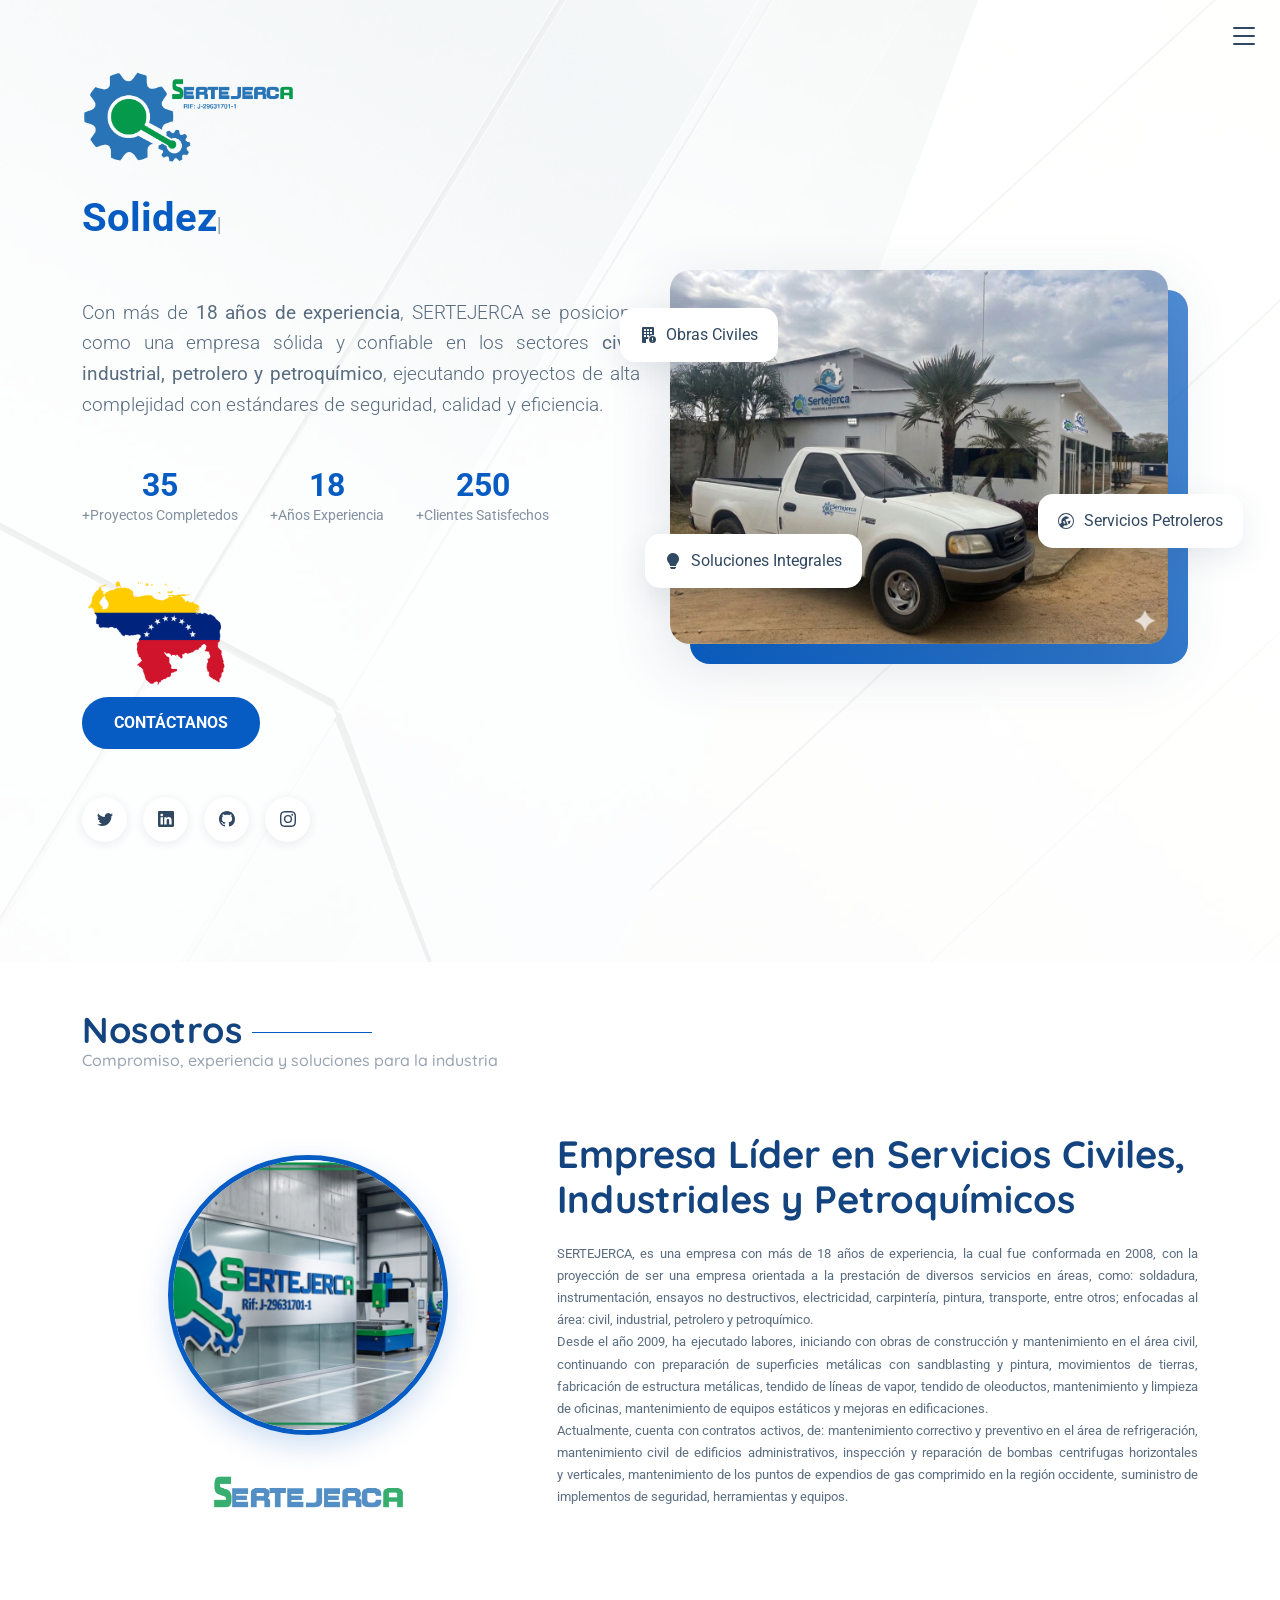
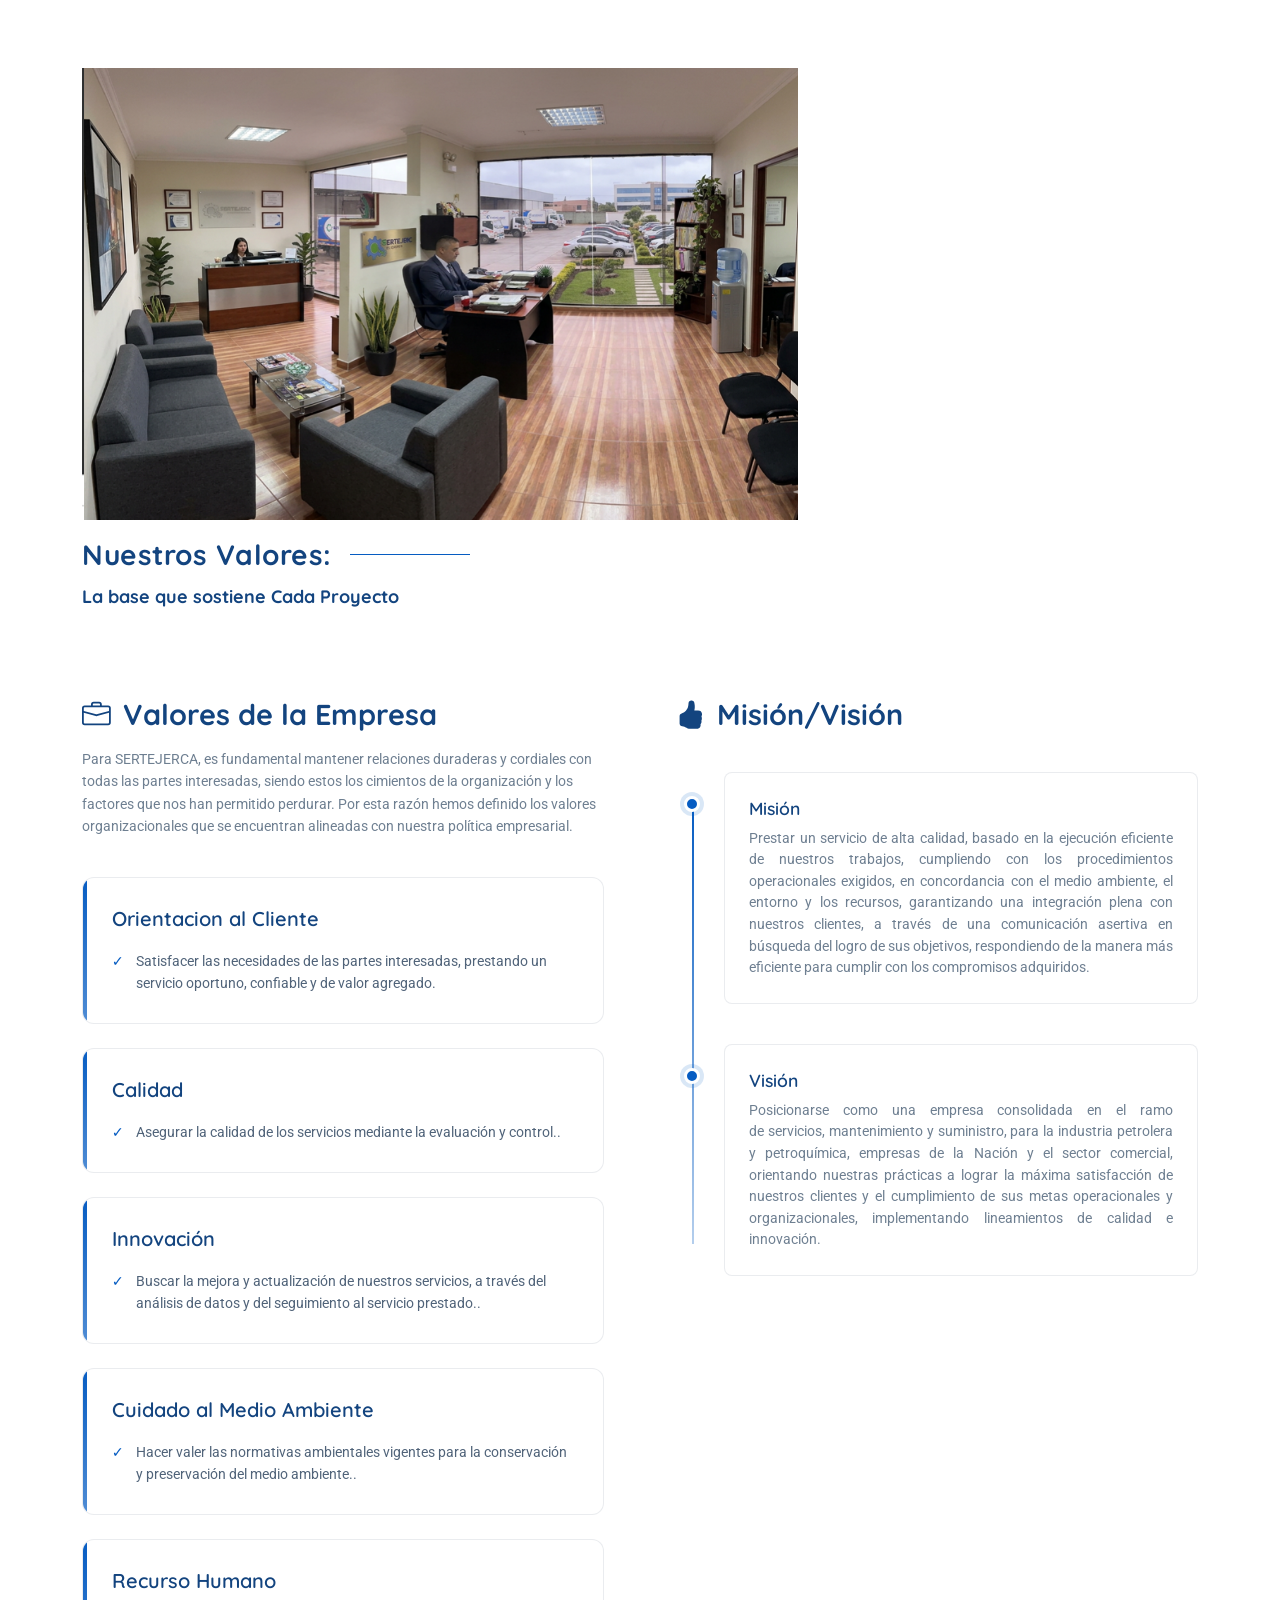
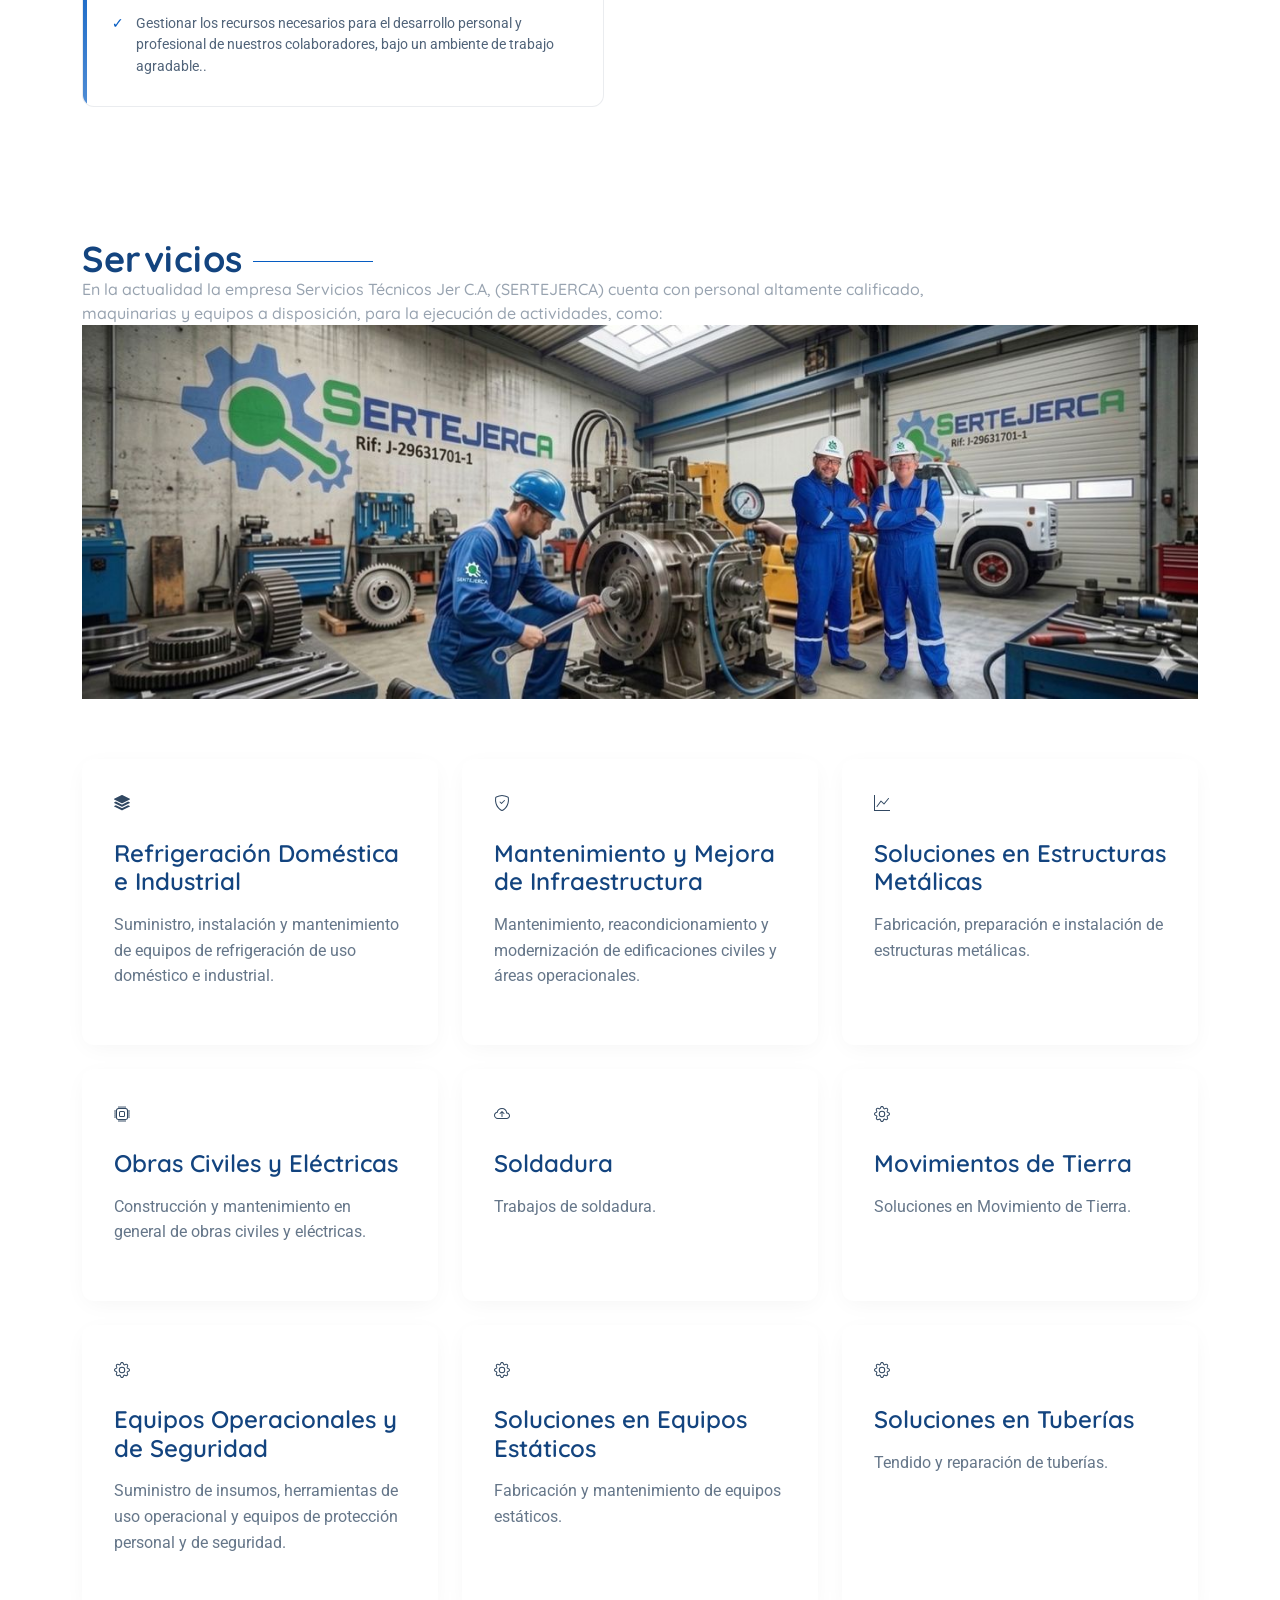
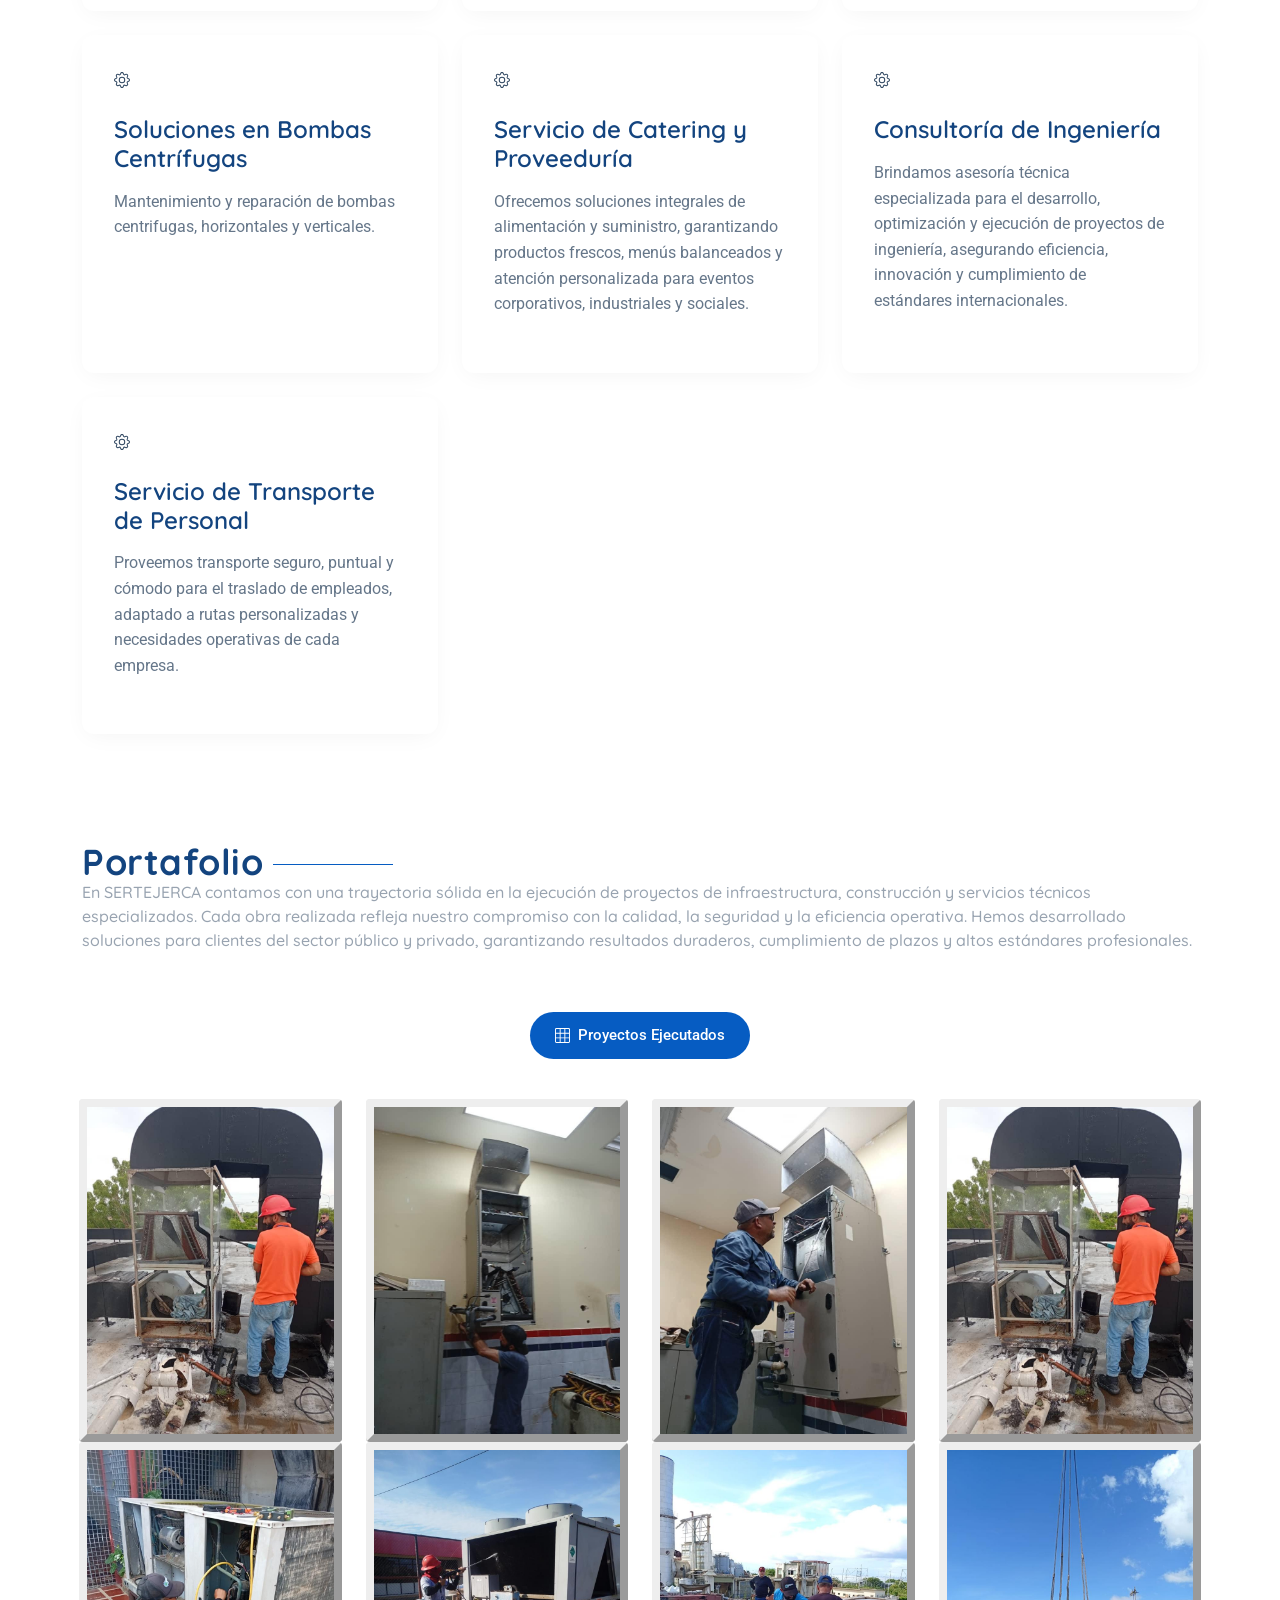
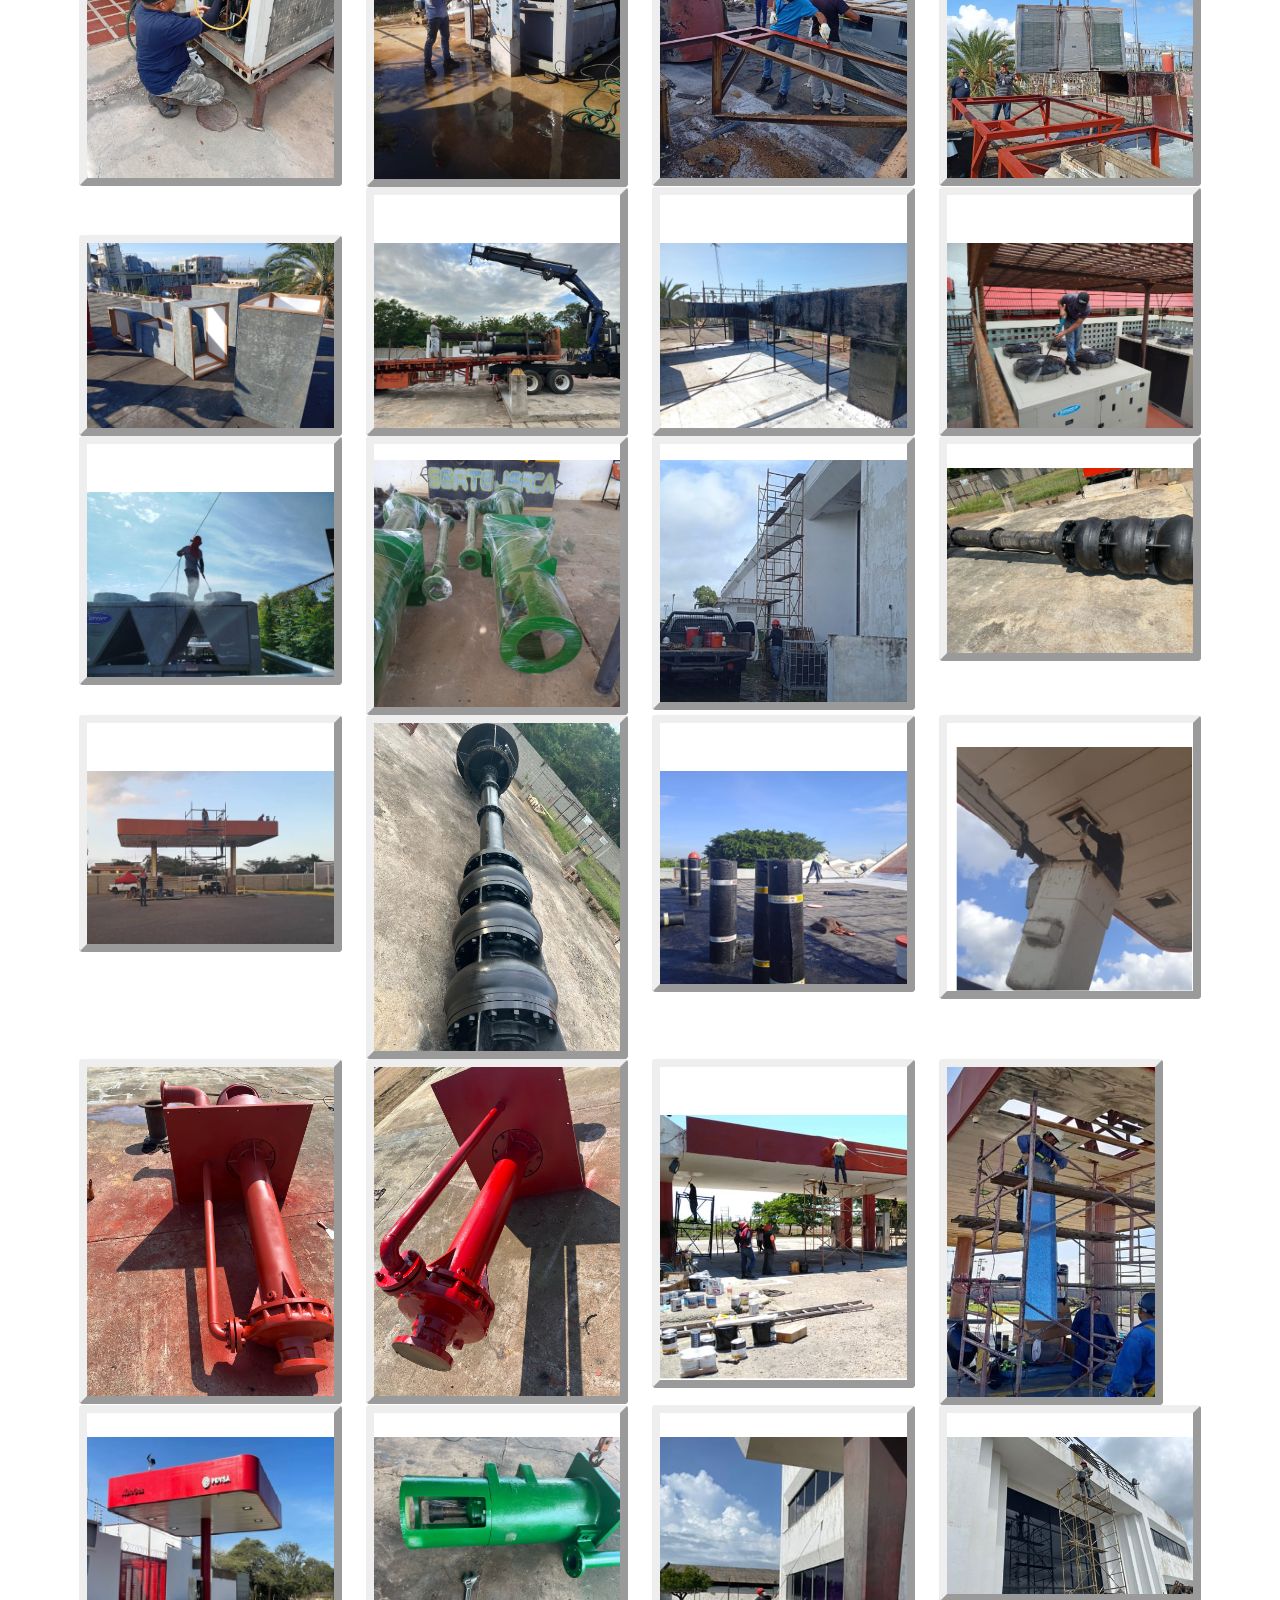
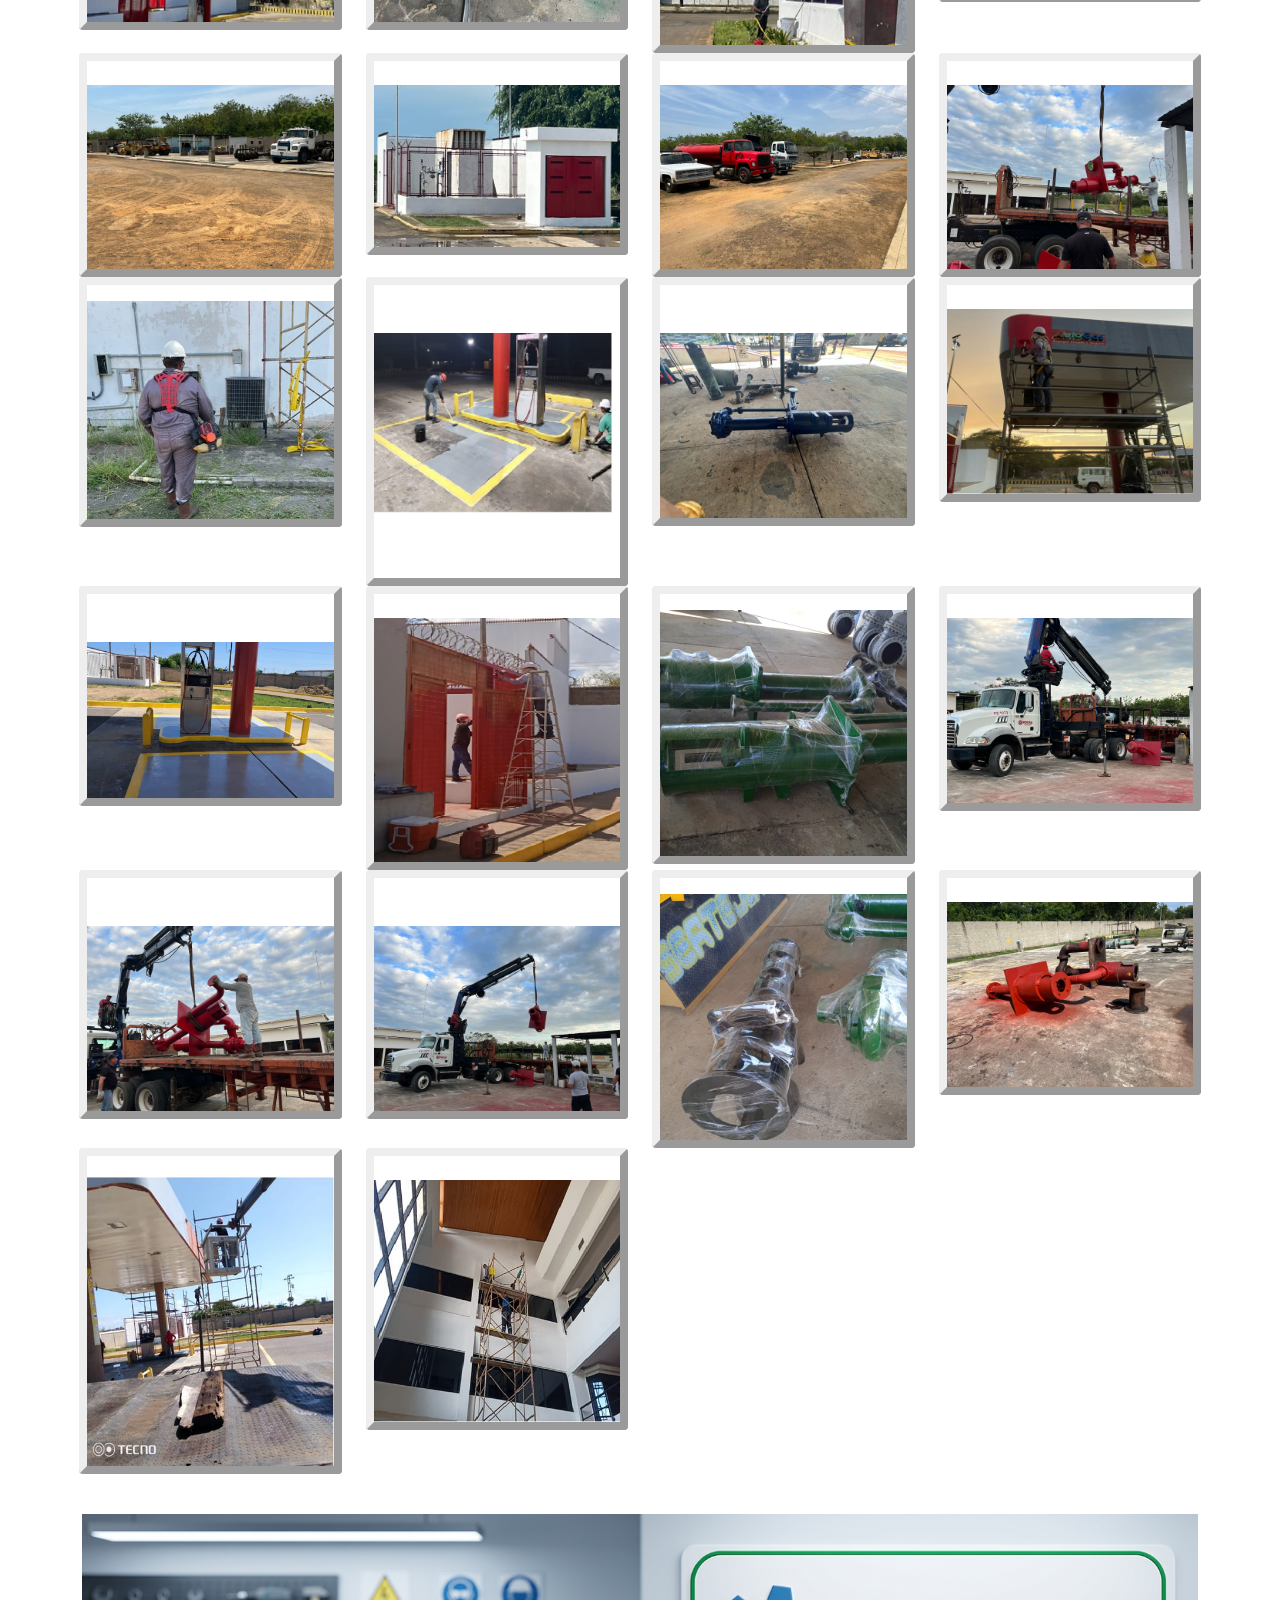
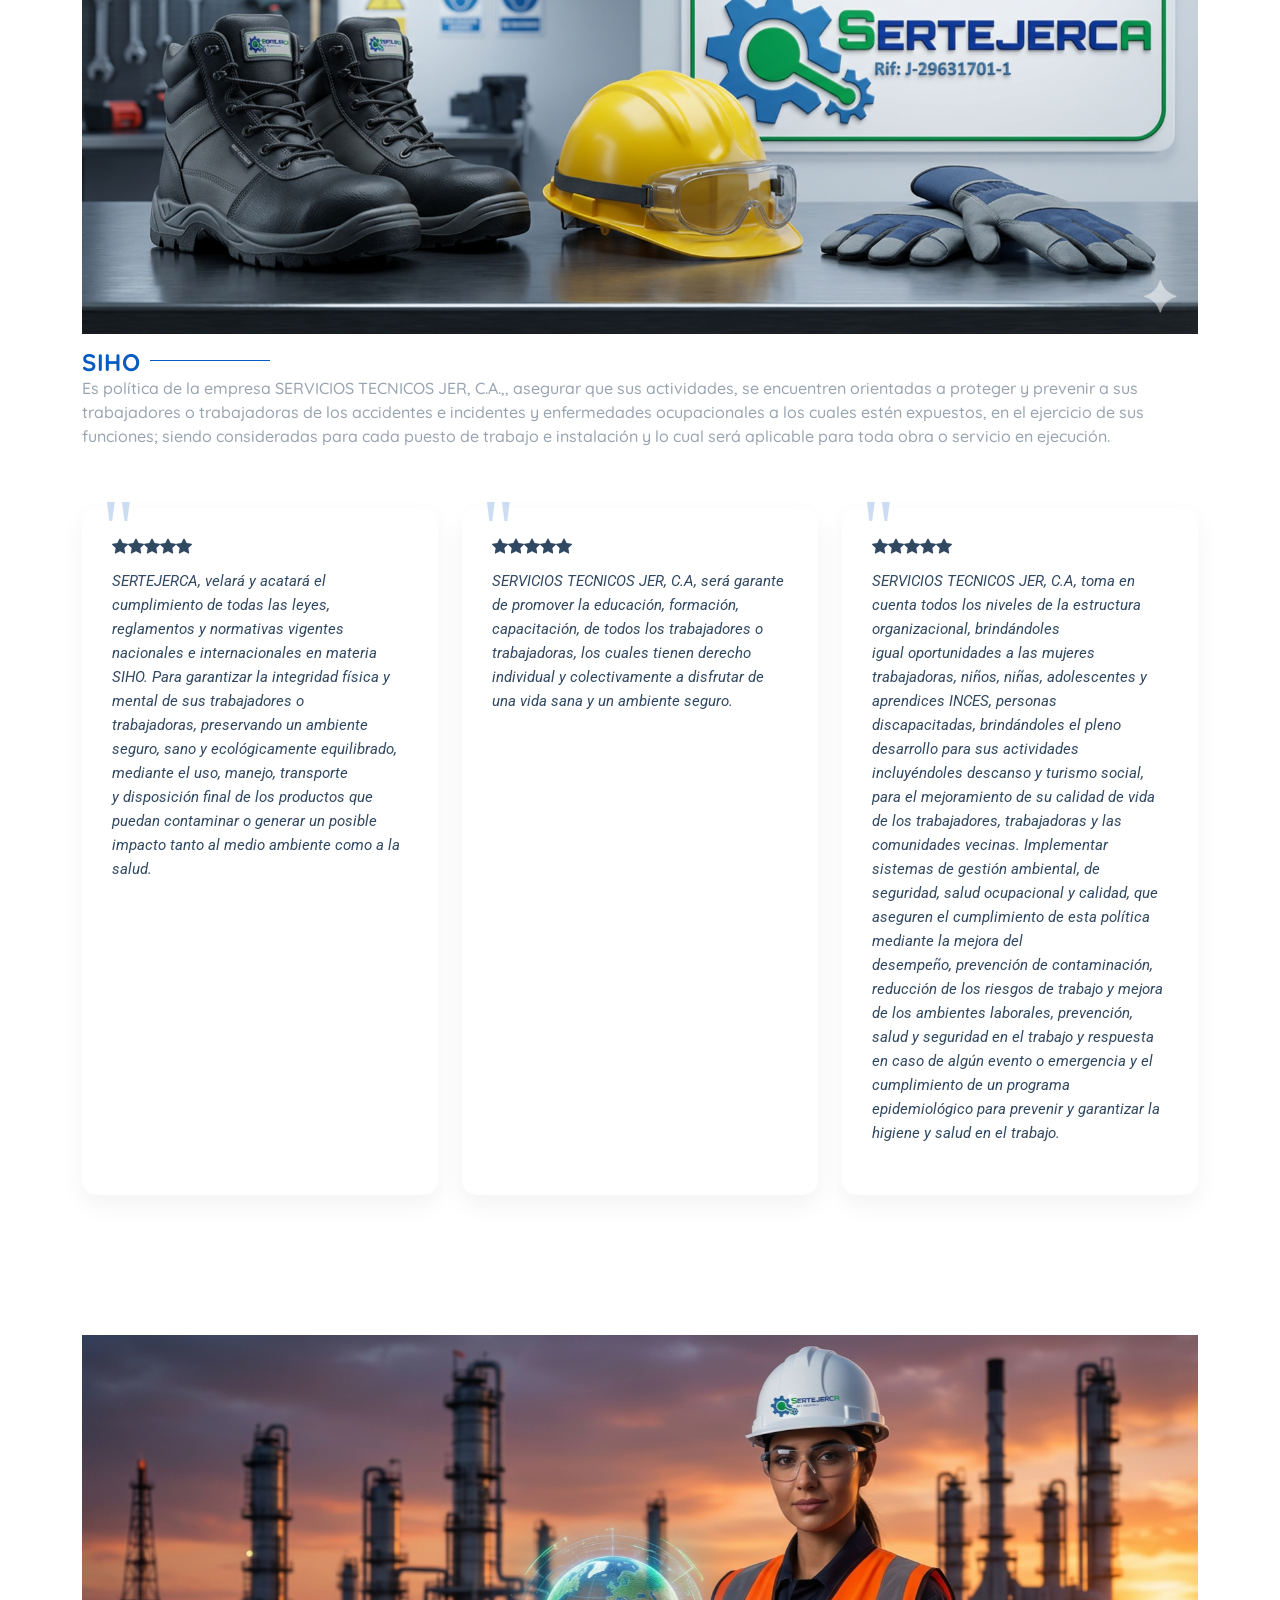
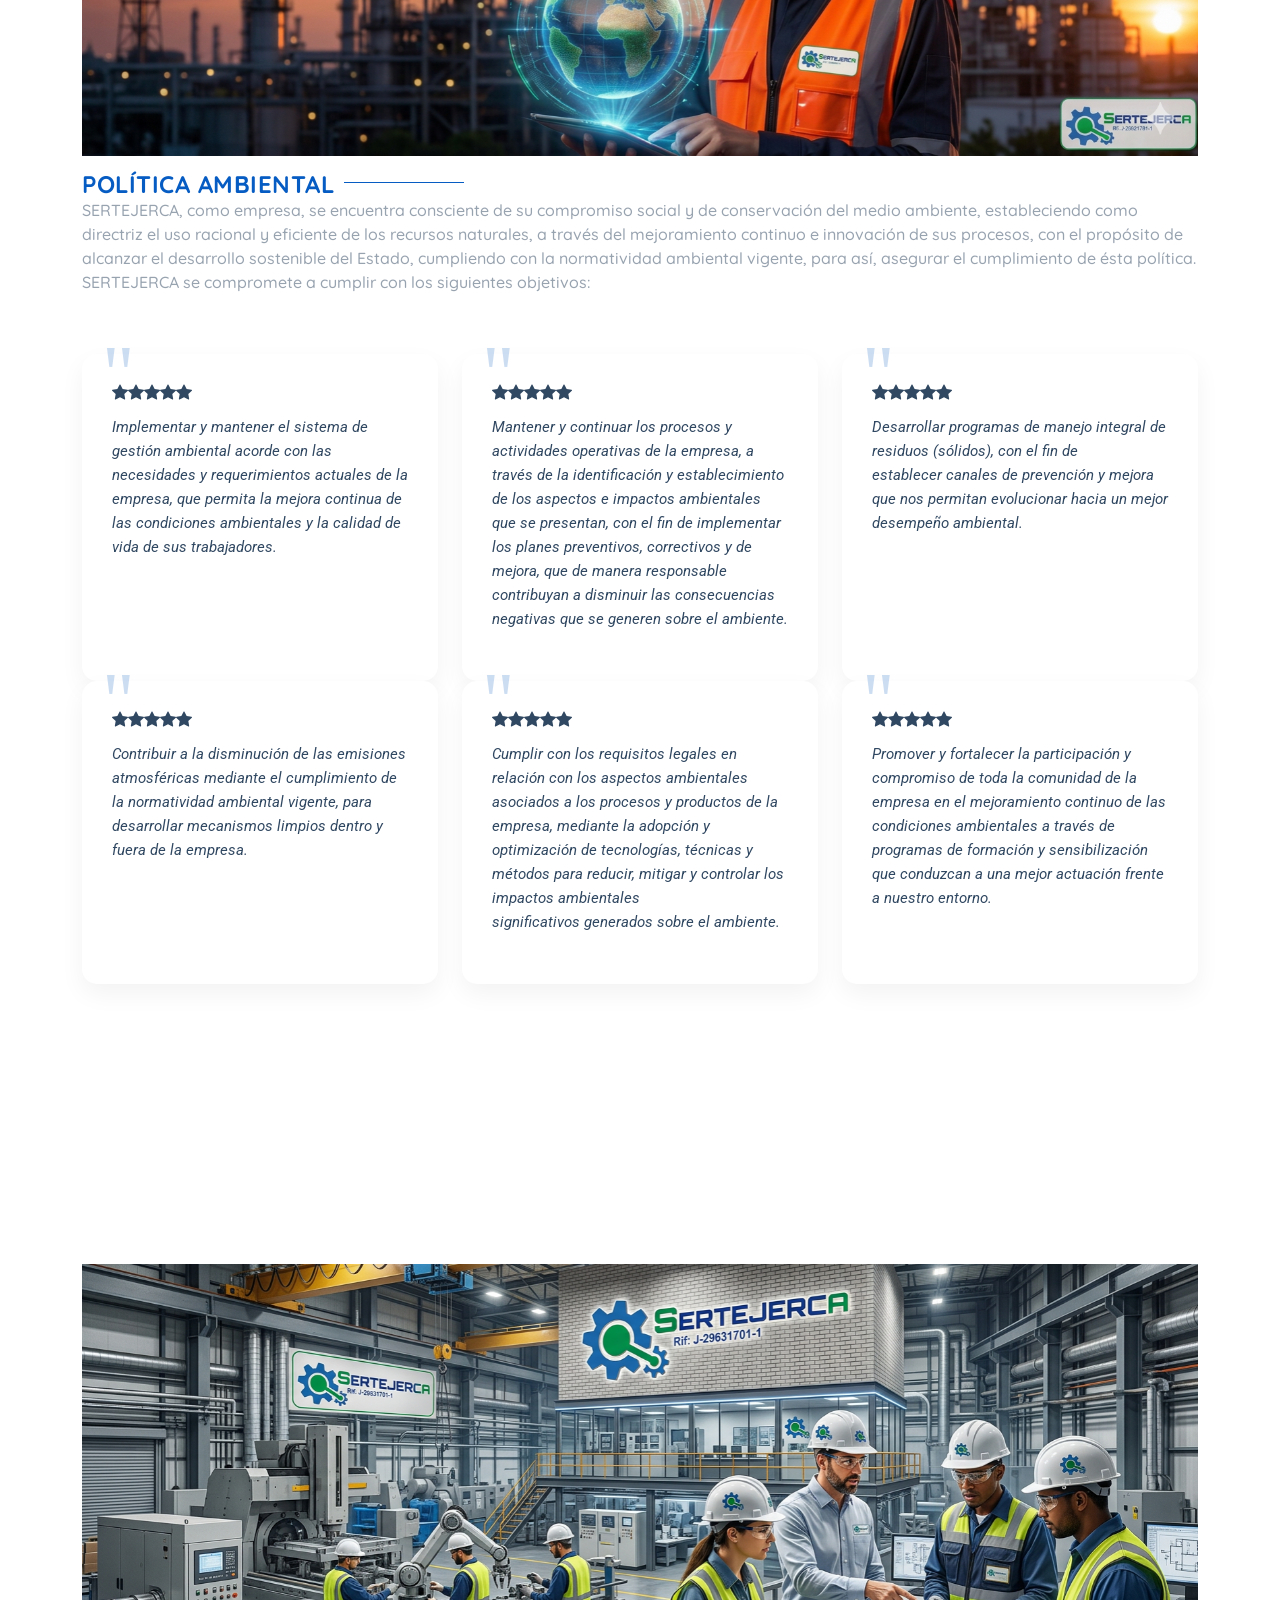
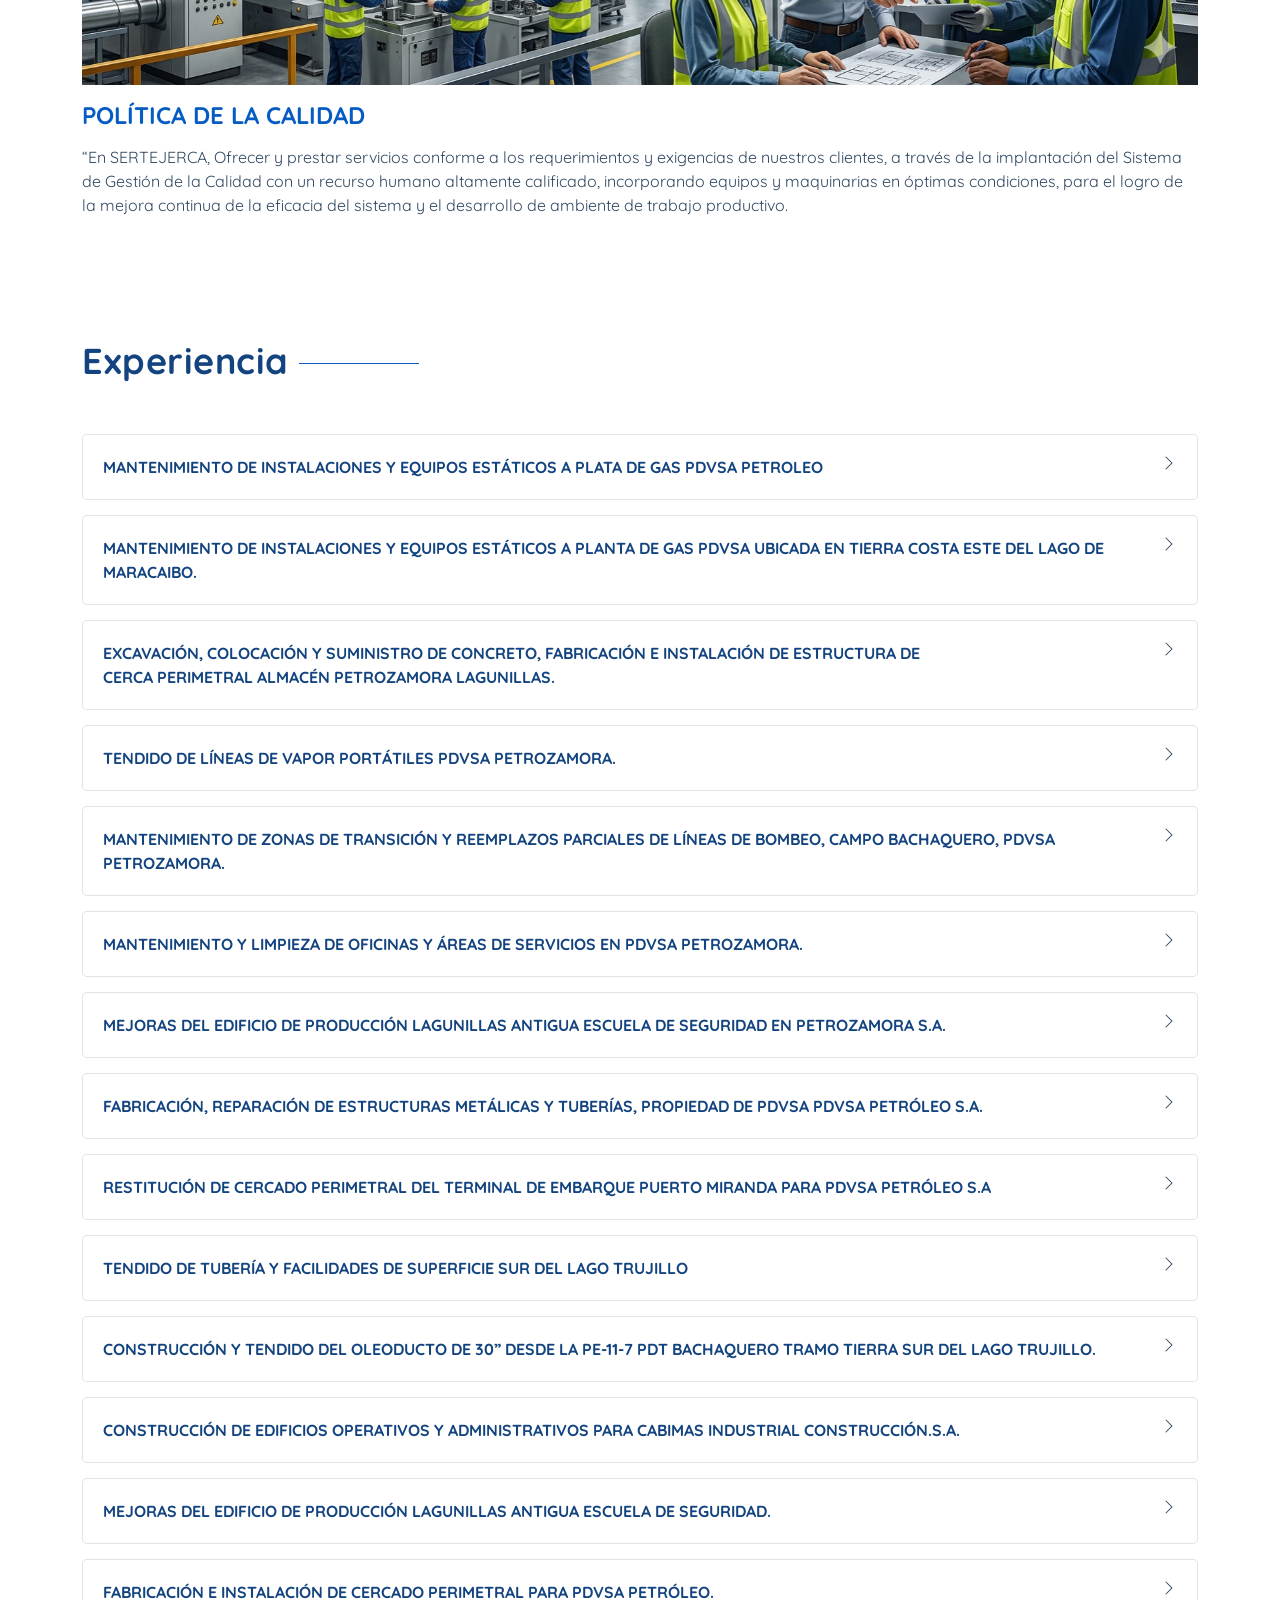
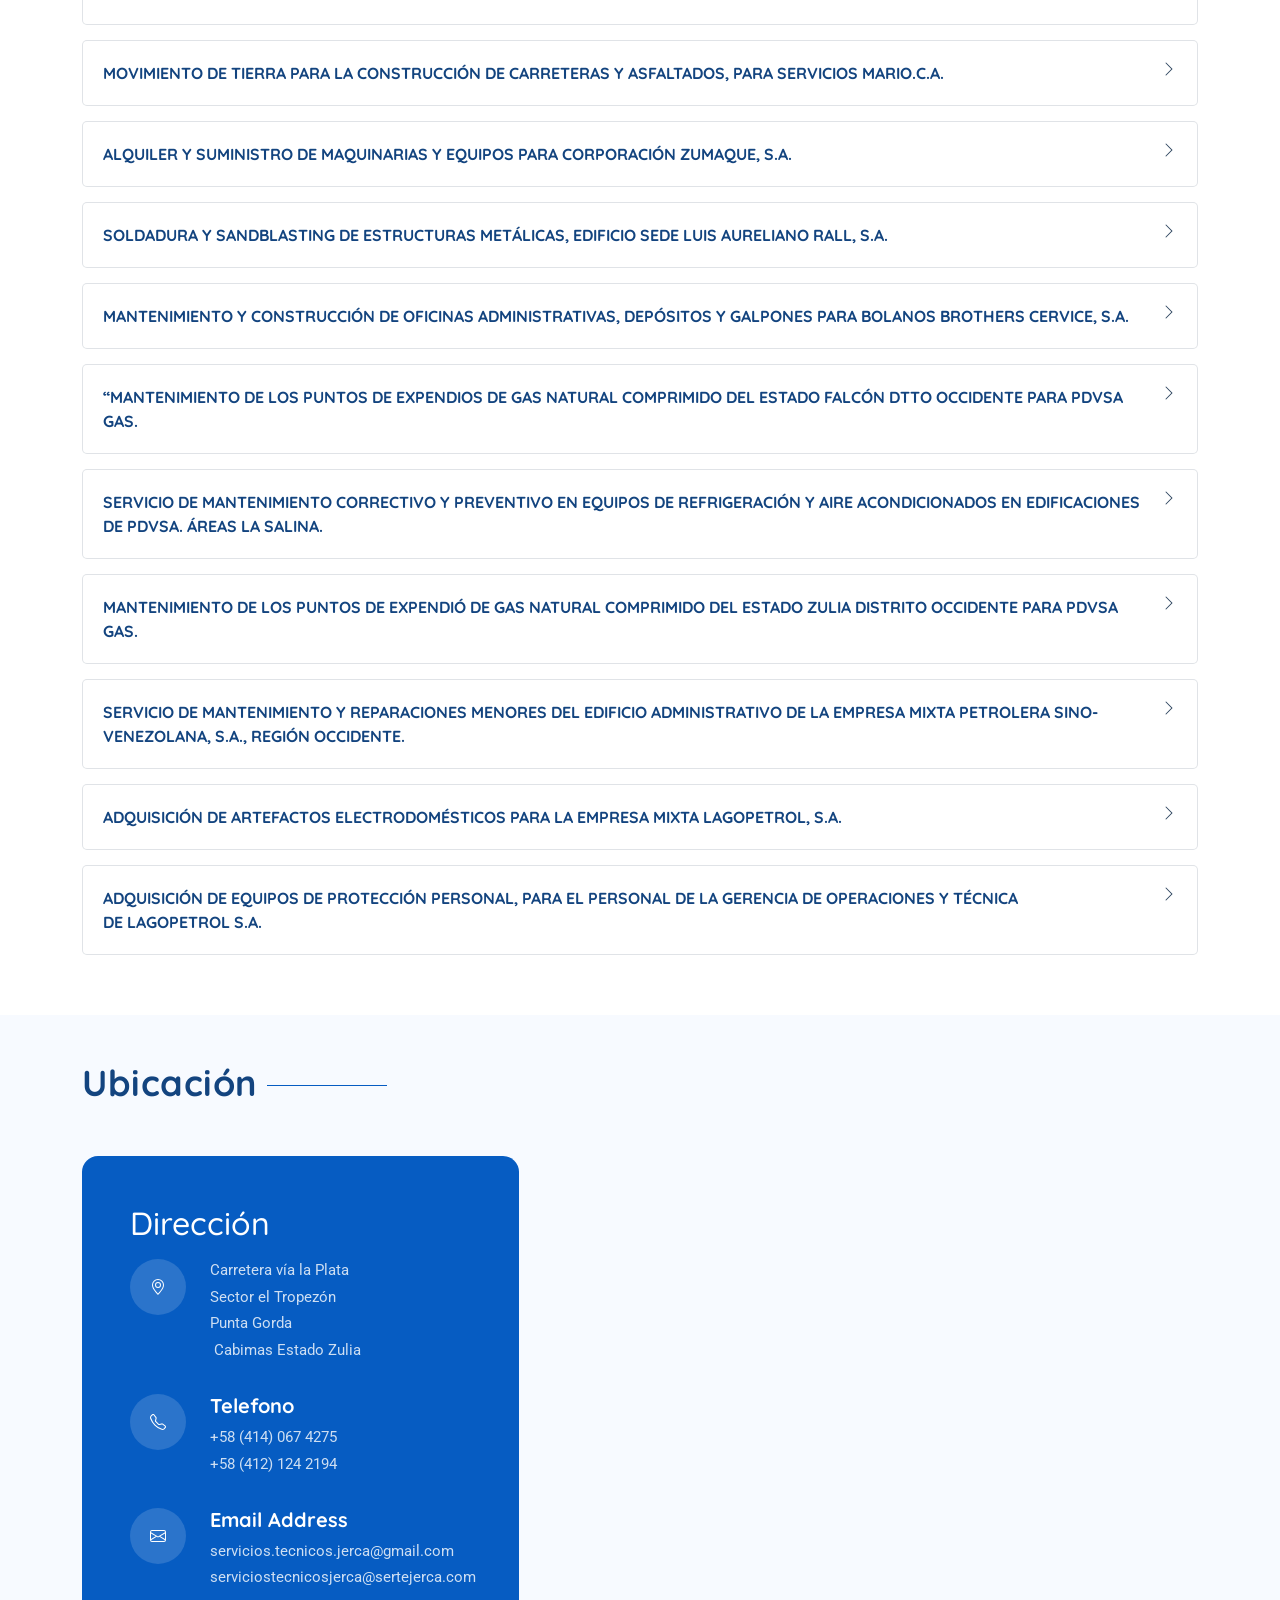
==== commit 0421e3fa: "Merge branch 'main' of https://github.com/ariveroecsgtech/sertejerca" ====
--- a/index.html
+++ b/index.html
@@ -1,5 +1,5 @@
-<!DOCTYPE html><html data-bs-theme="light" lang="en"><head><meta charset="utf-8"><meta name="viewport" content="width=device-width, initial-scale=1.0, shrink-to-fit=no"><title>Index - Style Bootstrap Template</title><meta name="description" content=""><meta name="keywords" content="">
-			<script type="application/ld+json">{"@context":"http://schema.org","@type":"WebSite","name":"Sevicios Tecnicos Jer. C.A","url":"https://www.sertejerca.com"}</script><link rel="stylesheet" href="assets/bootstrap/css/bootstrap.min.css"><link rel="stylesheet" href="assets/css/styles.min.css"></head><body class="index-page"><header class="d-flex align-items-center mb-0 pb-4 header fixed-top" id="header"><div class="container-fluid position-relative d-flex justify-content-between align-items-center"><a class="d-flex align-items-center logo" href="index.html"></a><nav id="navmenu" class="navmenu"><div class="profile-img"><img class="img-fluid rounded-circle" src="assets/img/profile/Designer.png" alt=""></div><a class="d-flex justify-content-center align-items-center logo active" href="index.html"><h1 class="sitename">Alex Smith</h1></a><div class="text-center social-links"><a href="#" class="twitter"><svg class="bi bi-twitter-x" xmlns="http://www.w3.org/2000/svg" width="1em" height="1em" fill="currentColor" viewBox="0 0 16 16">
+<!DOCTYPE html><html data-bs-theme="light" lang="en"><head><meta charset="utf-8"><meta name="viewport" content="width=device-width, initial-scale=1.0, shrink-to-fit=no"><title>Servicios Técnicos Jer, C.A</title><meta name="description" content=""><meta name="keywords" content="">
+			<script type="application/ld+json">{"@context":"http://schema.org","@type":"WebSite","name":"Sevicios Tecnicos Jer. C.A","url":"https://www.sertejerca.com"}</script><link rel="stylesheet" href="assets/bootstrap/css/bootstrap.min.css"><link rel="stylesheet" href="assets/css/styles.min.css"></head><body class="index-page"><header class="d-flex align-items-center mb-0 pb-4 header fixed-top" id="header"><div class="container-fluid position-relative d-flex justify-content-between align-items-center"><a class="d-flex align-items-center logo" href="index.html"></a><nav id="navmenu" class="navmenu"><div class="profile-img"><img class="img-fluid rounded-circle" src="assets/img/profile/Designer.png" alt=""></div><a class="d-flex justify-content-center align-items-center logo active" href="index.html"><h1 class="sitename">SERTEJERCA</h1></a><div class="text-center social-links"><a href="#" class="twitter"><svg class="bi bi-twitter-x" xmlns="http://www.w3.org/2000/svg" width="1em" height="1em" fill="currentColor" viewBox="0 0 16 16">
   <path d="M12.6.75h2.454l-5.36 6.142L16 15.25h-4.937l-3.867-5.07-4.425 5.07H.316l5.733-6.57L0 .75h5.063l3.495 4.633L12.601.75Zm-.86 13.028h1.36L4.323 2.145H2.865l8.875 11.633Z"></path>
 </svg></a><a href="#" class="facebook"><svg class="bi bi-facebook" xmlns="http://www.w3.org/2000/svg" width="1em" height="1em" fill="currentColor" viewBox="0 0 16 16">
   <path d="M16 8.049c0-4.446-3.582-8.05-8-8.05C3.58 0-.002 3.603-.002 8.05c0 4.017 2.926 7.347 6.75 7.951v-5.625h-2.03V8.05H6.75V6.275c0-2.017 1.195-3.131 3.022-3.131.876 0 1.791.157 1.791.157v1.98h-1.009c-.993 0-1.303.621-1.303 1.258v1.51h2.218l-.354 2.326H9.25V16c3.824-.604 6.75-3.934 6.75-7.951"></path>
@@ -271,4 +271,4 @@
   <path d="M0 1.146C0 .513.526 0 1.175 0h13.65C15.474 0 16 .513 16 1.146v13.708c0 .633-.526 1.146-1.175 1.146H1.175C.526 16 0 15.487 0 14.854V1.146zm4.943 12.248V6.169H2.542v7.225h2.401m-1.2-8.212c.837 0 1.358-.554 1.358-1.248-.015-.709-.52-1.248-1.342-1.248-.822 0-1.359.54-1.359 1.248 0 .694.521 1.248 1.327 1.248h.016zm4.908 8.212V9.359c0-.216.016-.432.08-.586.173-.431.568-.878 1.232-.878.869 0 1.216.662 1.216 1.634v3.865h2.401V9.25c0-2.22-1.184-3.252-2.764-3.252-1.274 0-1.845.7-2.165 1.193v.025h-.016a5.54 5.54 0 0 1 .016-.025V6.169h-2.4c.03.678 0 7.225 0 7.225h2.4"></path>
 </svg></a></div><div class="credits"><span>                                        Designed by </span><a href="https://bootstrapmade.com/">BootstrapMade</a><span> | </span><a href="https://bootstrapmade.com/tools/">DevTools</a></div></div></footer><a class="d-flex justify-content-center align-items-center scroll-top" id="scroll-top" href="#"><svg class="bi bi-arrow-up-short" xmlns="http://www.w3.org/2000/svg" width="1em" height="1em" fill="currentColor" viewBox="0 0 16 16">
   <path fill-rule="evenodd" d="M8 12a.5.5 0 0 0 .5-.5V5.707l2.146 2.147a.5.5 0 0 0 .708-.708l-3-3a.5.5 0 0 0-.708 0l-3 3a.5.5 0 1 0 .708.708L7.5 5.707V11.5a.5.5 0 0 0 .5.5"></path>
-</svg></a><script src="assets/bootstrap/js/bootstrap.min.js"></script><script src="assets/js/script.min.js"></script></body></html>+</svg></a><script src="assets/bootstrap/js/bootstrap.min.js"></script><script src="assets/js/script.min.js"></script></body></html>
